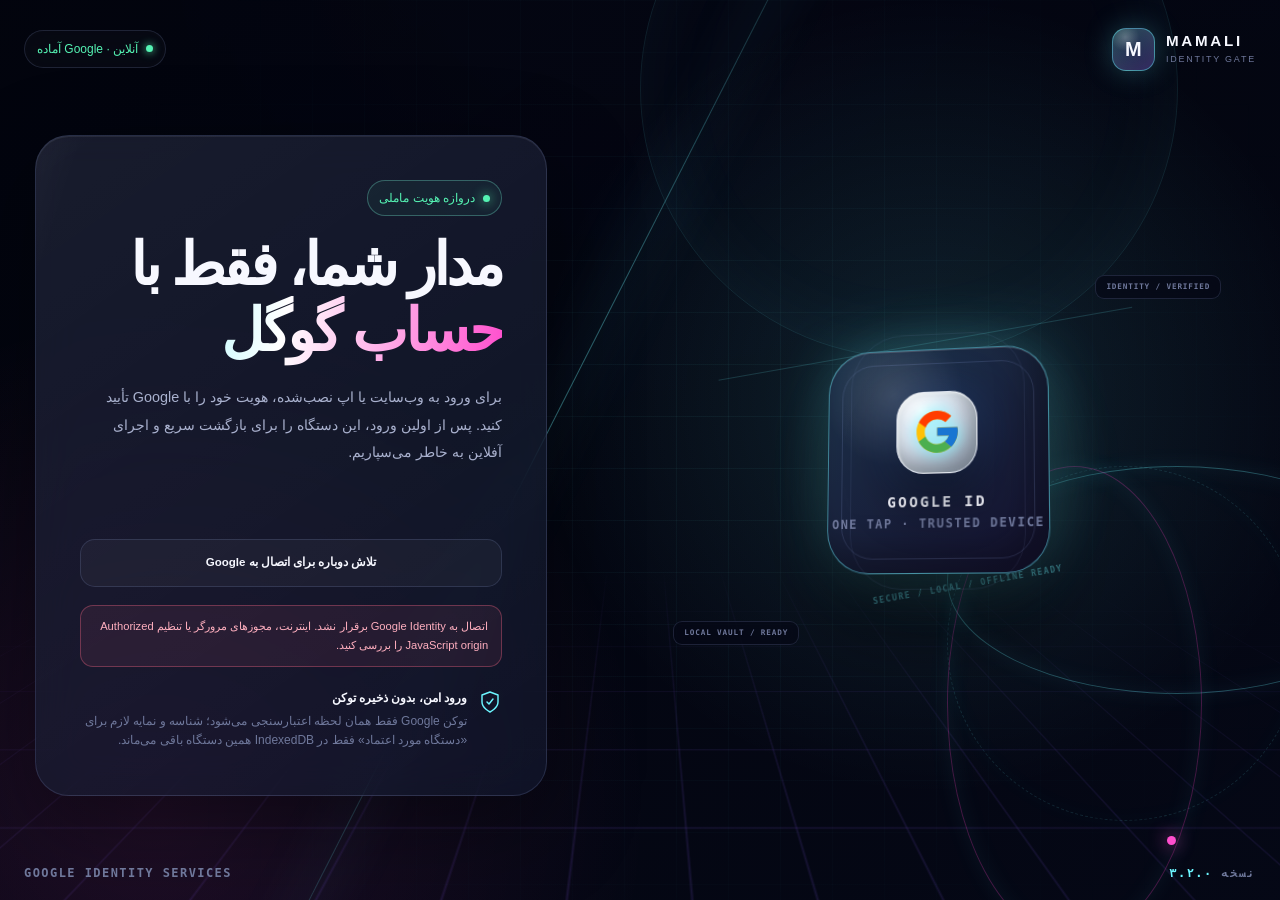
==== index.html @ 937d3b18 "feat: release Mamali 3.2.0 interaction and update engine" ====
<!doctype html>
<html lang="fa" dir="rtl" data-theme="neon" data-auth-state="booting">
<head>
  <meta charset="utf-8">
  <meta name="viewport" content="width=device-width, initial-scale=1, viewport-fit=cover">
  <meta name="description" content="ماملی اوربیت؛ اپ اجتماعی سه‌بعدی قابل نصب روی Android و Windows با ورود امن گوگل، دستگاه مورد اعتماد، بروزرسانی زنده و اجرای آفلاین.">
  <meta name="keywords" content="Mamali, ماملی, Google Sign-In, Windows PWA, Android PWA, بروزرسانی زنده, رابط سه‌بعدی, تلگرام, اینستاگرام, یوتیوب">
  <meta name="author" content="Amirali">
  <meta name="theme-color" content="#050816">
  <meta name="color-scheme" content="dark">
  <meta name="robots" content="index, follow">
  <meta http-equiv="Content-Security-Policy" content="default-src 'self'; script-src 'self' https://accounts.google.com/gsi/client; style-src 'self' 'unsafe-inline' https://accounts.google.com/gsi/style; img-src 'self' data: https://lh3.googleusercontent.com https://*.googleusercontent.com; font-src 'self'; connect-src 'self' https://accounts.google.com https://www.googleapis.com; frame-src https://accounts.google.com; worker-src 'self'; manifest-src 'self'; object-src 'none'; base-uri 'self'; form-action 'none'; upgrade-insecure-requests">

  <link rel="canonical" href="https://mamali-orbit.vercel.app/Mamali/">
  <link rel="icon" href="assets/favicon.svg" type="image/svg+xml">
  <link rel="apple-touch-icon" href="assets/icons/apple-touch-icon.png">
  <link rel="manifest" href="manifest.webmanifest">
  <link rel="preload" href="assets/styles.css?v=3.2.0" as="style">
  <link rel="stylesheet" href="assets/styles.css?v=3.2.0">

  <meta property="og:type" content="website">
  <meta property="og:locale" content="fa_IR">
  <meta property="og:site_name" content="Mamali Orbit">
  <meta property="og:title" content="Mamali Orbit — ورود گوگل و اپ سه‌بعدی Android و Windows">
  <meta property="og:description" content="لانچر اجتماعی سه‌بعدی با ورود گوگل، دستگاه مورد اعتماد، اجرای آفلاین و نصب مستقیم روی موبایل و ویندوز.">
  <meta property="og:url" content="https://mamali-orbit.vercel.app/Mamali/">
  <meta property="og:image" content="https://mamali-orbit.vercel.app/Mamali/assets/social-preview.svg">
  <meta name="twitter:card" content="summary_large_image">
  <meta name="twitter:title" content="Mamali Orbit 3.2.0">
  <meta name="twitter:description" content="اپ سه‌بعدی قابل نصب روی Android و Windows با ورود گوگل، اجرای آفلاین مورد اعتماد و بروزرسانی زنده.">
  <meta name="twitter:image" content="https://mamali-orbit.vercel.app/Mamali/assets/social-preview.svg">

  <title>Mamali Orbit — مرکز فرمان اجتماعی سه‌بعدی</title>
  <script type="module" src="assets/app.js?v=3.2.0"></script>
</head>
<body>
  <canvas id="cosmos" class="cosmos" aria-hidden="true"></canvas>
  <div class="ambient ambient--one" aria-hidden="true"></div>
  <div class="ambient ambient--two" aria-hidden="true"></div>
  <div class="grid-plane" aria-hidden="true"></div>

  <section class="auth-gate" id="authGate" aria-labelledby="authTitle">
    <div class="auth-gate__mesh" aria-hidden="true"></div>
    <div class="auth-gate__scan" aria-hidden="true"></div>

    <header class="auth-gate__header">
      <span class="brand">
        <span class="brand__mark" aria-hidden="true">M</span>
        <span class="brand__copy"><strong>MAMALI</strong><small>IDENTITY GATE</small></span>
      </span>
      <span class="auth-network" id="authNetwork"><i aria-hidden="true"></i><span>بررسی اتصال…</span></span>
    </header>

    <div class="auth-gate__layout">
      <div class="auth-visual" aria-hidden="true">
        <div class="auth-orbit auth-orbit--one"><span></span><span></span></div>
        <div class="auth-orbit auth-orbit--two"><span></span></div>
        <div class="auth-orbit auth-orbit--three"></div>
        <div class="auth-core">
          <span class="auth-core__shield auth-google-orb">
            <span class="auth-google-orb__depth" aria-hidden="true"></span>
            <svg class="google-g" viewBox="0 0 48 48" aria-hidden="true">
              <path fill="#FFC107" d="M43.611 20.083H42V20H24v8h11.303C33.654 32.657 29.223 36 24 36c-6.627 0-12-5.373-12-12s5.373-12 12-12c3.059 0 5.842 1.154 7.961 3.039l5.657-5.657C34.046 6.053 29.268 4 24 4 12.955 4 4 12.955 4 24s8.955 20 20 20 20-8.955 20-20c0-1.341-.138-2.65-.389-3.917Z"/>
              <path fill="#FF3D00" d="m6.306 14.691 6.571 4.819C14.655 15.108 18.961 12 24 12c3.059 0 5.842 1.154 7.961 3.039l5.657-5.657C34.046 6.053 29.268 4 24 4c-7.682 0-14.344 4.337-17.694 10.691Z"/>
              <path fill="#4CAF50" d="M24 44c5.166 0 9.86-1.977 13.409-5.192l-6.19-5.238C29.211 35.091 26.715 36 24 36c-5.202 0-9.619-3.317-11.283-7.946l-6.522 5.025C9.505 39.556 16.227 44 24 44Z"/>
              <path fill="#1976D2" d="M43.611 20.083H42V20H24v8h11.303a12.04 12.04 0 0 1-4.087 5.571l.003-.002 6.19 5.238C36.971 39.205 44 34 44 24c0-1.341-.138-2.65-.389-3.917Z"/>
            </svg>
          </span>
          <strong>GOOGLE ID</strong>
          <small>ONE TAP · TRUSTED DEVICE</small>
        </div>
        <span class="auth-visual__label auth-visual__label--top">IDENTITY / VERIFIED</span>
        <span class="auth-visual__label auth-visual__label--bottom">LOCAL VAULT / READY</span>
      </div>

      <div class="auth-card" role="main" data-glass>
        <div class="auth-card__status"><span aria-hidden="true"></span> دروازه هویت ماملی</div>
        <h1 id="authTitle">مدار شما، فقط با <span>حساب گوگل</span></h1>
        <p class="auth-card__lead">برای ورود به وب‌سایت یا اپ نصب‌شده، هویت خود را با Google تأیید کنید. پس از اولین ورود، این دستگاه را برای بازگشت سریع و اجرای آفلاین به خاطر می‌سپاریم.</p>

        <div class="auth-progress" id="authProgress" role="status" aria-live="polite">
          <span class="auth-progress__spinner" aria-hidden="true"></span>
          <span id="authProgressText">در حال بررسی دستگاه مورد اعتماد…</span>
        </div>

        <div class="trusted-account" id="trustedAccount" role="group" aria-labelledby="trustedAccountTitle" hidden>
          <div class="account-avatar account-avatar--large" data-account-avatar><span data-account-initial>M</span><img src="[data-uri]" alt="" referrerpolicy="no-referrer" hidden></div>
          <div class="trusted-account__copy">
            <small id="trustedAccountTitle">حساب ذخیره‌شده روی این دستگاه</small>
            <strong data-account-name>کاربر ماملی</strong>
            <span data-account-email></span>
          </div>
          <button class="button button--primary trusted-account__continue" id="continueTrustedButton" type="button">
            <svg viewBox="0 0 24 24" aria-hidden="true"><path d="m9 18 6-6-6-6"/></svg>
            <span>ادامه با همین حساب</span>
          </button>
        </div>

        <div class="auth-divider" id="authDivider" hidden><span>یا تأیید با Google</span></div>
        <div class="google-auth" id="googleAuth" hidden>
          <div class="google-button-shell" id="googleButton" role="group" aria-label="ورود با حساب گوگل"></div>
          <button class="button button--ghost auth-retry" id="authRetryButton" type="button" hidden>تلاش دوباره برای اتصال به Google</button>
        </div>

        <div class="auth-message" id="authMessage" role="alert" hidden></div>

        <div class="auth-trust-note">
          <svg viewBox="0 0 24 24" aria-hidden="true"><path d="M12 22s8-4 8-10V5l-8-3-8 3v7c0 6 8 10 8 10Z"/><path d="m9 12 2 2 4-5"/></svg>
          <p><strong>ورود امن، بدون ذخیره توکن</strong><span>توکن Google فقط همان لحظه اعتبارسنجی می‌شود؛ شناسه و نمایه لازم برای «دستگاه مورد اعتماد» فقط در IndexedDB همین دستگاه باقی می‌ماند.</span></p>
        </div>
      </div>
    </div>

    <button class="auth-resume-chip" id="authResumeChip" type="button" hidden>
      <span class="account-avatar" data-account-avatar><span data-account-initial>M</span><img src="[data-uri]" alt="" referrerpolicy="no-referrer" hidden></span>
      <span><small>حساب مورد اعتماد Windows</small><strong>ادامه با همان حساب گوگل</strong></span>
      <span aria-hidden="true">←</span>
    </button>

    <footer class="auth-gate__footer">
      <span>GOOGLE IDENTITY SERVICES</span>
      <span>نسخه <b data-app-version>۳.۲.۰</b></span>
    </footer>
  </section>

  <div class="app-shell" id="appShell" hidden inert>
    <a class="skip-link" href="#main-content">پرش به محتوای اصلی</a>
  <header class="topbar" data-glass>
    <a class="brand" href="#home" aria-label="ماملی اوربیت، صفحه اصلی">
      <span class="brand__mark" aria-hidden="true">M</span>
      <span class="brand__copy">
        <strong>MAMALI</strong>
        <small>ORBIT SYSTEM</small>
      </span>
    </a>

    <nav class="nav" aria-label="پیمایش اصلی">
      <a href="#portals">پورتال‌ها</a>
      <a href="#capabilities">قابلیت‌ها</a>
      <a href="#android-app">نصب و بروزرسانی</a>
      <button class="nav__command" id="commandButton" type="button" aria-keyshortcuts="Control+K Meta+K">
        فرمان سریع
        <kbd>⌘ K</kbd>
      </button>
    </nav>

    <div class="topbar__actions">
      <button class="account-button" id="accountButton" type="button" aria-label="مدیریت حساب و قفل برنامه" aria-haspopup="dialog" aria-controls="accountDialog">
        <span class="account-avatar" data-account-avatar><span data-account-initial>M</span><img src="[data-uri]" alt="" referrerpolicy="no-referrer" hidden></span>
        <span class="account-button__copy"><small>ورود با Google</small><strong data-account-name>حساب من</strong></span>
      </button>
      <button class="icon-button" id="themeButton" type="button" aria-label="تغییر تم" title="تغییر تم">
        <svg viewBox="0 0 24 24" aria-hidden="true"><path d="M12 3a9 9 0 1 0 9 9c0-.5-.5-.8-1-.6a6.5 6.5 0 0 1-8.4-8.4c.2-.5-.1-1-.6-1Z"/></svg>
      </button>
      <button class="icon-button" id="settingsButton" type="button" aria-label="بازکردن تنظیمات" title="تنظیمات">
        <svg viewBox="0 0 24 24" aria-hidden="true"><path d="M12 15.5a3.5 3.5 0 1 0 0-7 3.5 3.5 0 0 0 0 7Z"/><path d="M19.4 15a1.7 1.7 0 0 0 .3 1.9l.1.1-2.8 2.8-.1-.1a1.7 1.7 0 0 0-1.9-.3 1.7 1.7 0 0 0-1 1.6v.2h-4V21a1.7 1.7 0 0 0-1-1.6 1.7 1.7 0 0 0-1.9.3l-.1.1L4.2 17l.1-.1a1.7 1.7 0 0 0 .3-1.9A1.7 1.7 0 0 0 3 14H2.8v-4H3a1.7 1.7 0 0 0 1.6-1 1.7 1.7 0 0 0-.3-1.9L4.2 7 7 4.2l.1.1a1.7 1.7 0 0 0 1.9.3A1.7 1.7 0 0 0 10 3V2.8h4V3a1.7 1.7 0 0 0 1 1.6 1.7 1.7 0 0 0 1.9-.3l.1-.1L19.8 7l-.1.1a1.7 1.7 0 0 0-.3 1.9 1.7 1.7 0 0 0 1.6 1h.2v4H21a1.7 1.7 0 0 0-1.6 1Z"/></svg>
      </button>
    </div>
  </header>

  <main id="main-content">
    <section class="hero" id="home" aria-labelledby="hero-title">
      <div class="hero__copy">
        <div class="eyebrow reveal">
          <span class="live-dot" aria-hidden="true"></span>
          سیستم آنلاین است
          <span class="eyebrow__divider" aria-hidden="true"></span>
          نسخه <strong data-app-version>۳.۲.۰</strong>
        </div>

        <h1 id="hero-title" class="reveal">
          مرکز فرمان
          <span class="gradient-text">اجتماعی آینده</span>
        </h1>

        <p class="hero__lead reveal">
          سه پورتال، یک مدار هوشمند و تجربه‌ای که با حرکت شما زنده می‌شود.
          سریع، بدون ردیاب، قابل نصب و ساخته‌شده با سه‌بعدی واقعی مرورگر.
        </p>

        <div class="hero__actions reveal">
          <a class="button button--primary" href="#portals">
            ورود به مدار
            <svg viewBox="0 0 24 24" aria-hidden="true"><path d="m9 18 6-6-6-6"/></svg>
          </a>
          <button class="button button--ghost install-trigger" id="installButton" type="button">
            <span data-install-label>نصب اپ روی دستگاه</span>
            <svg viewBox="0 0 24 24" aria-hidden="true"><path d="M12 3v12m0 0 4-4m-4 4-4-4M5 19h14"/></svg>
          </button>
        </div>

        <dl class="hero__metrics reveal" aria-label="مشخصات سیستم">
          <div><dt>پورتال فعال</dt><dd>۳</dd></div>
          <div><dt>ردیاب</dt><dd>۰</dd></div>
          <div><dt>پردازش</dt><dd>Local</dd></div>
        </dl>
      </div>

      <div class="scene-shell reveal" id="portals">
        <div class="scene-toolbar" role="group" aria-label="کنترل‌های صحنه">
          <span class="scene-status"><span aria-hidden="true"></span> مدار پایدار</span>
          <div>
            <button class="mini-button" id="fullscreenButton" type="button" aria-label="نمایش تمام‌صفحه">
              <svg viewBox="0 0 24 24" aria-hidden="true"><path d="M8 3H3v5m13-5h5v5M8 21H3v-5m13 5h5v-5"/></svg>
            </button>
          </div>
        </div>

        <div class="scene" id="orbitScene" tabindex="0" role="application" aria-label="مدار سه‌بعدی پورتال‌های اجتماعی؛ با کشیدن یا کلیدهای جهت‌دار بچرخانید">
          <div class="scene__halo" aria-hidden="true"></div>
          <div class="orbit-ring orbit-ring--outer" aria-hidden="true"></div>
          <div class="orbit-ring orbit-ring--inner" aria-hidden="true"></div>
          <div class="orbit-ring orbit-ring--vertical" aria-hidden="true"></div>

          <button class="energy-core" id="energyCore" type="button" aria-label="M CORE ONLINE، فعال‌سازی موج انرژی">
            <span class="energy-core__orbit" aria-hidden="true"></span>
            <span class="energy-core__sphere" aria-hidden="true">M</span>
            <span class="energy-core__label" aria-hidden="true">CORE ONLINE</span>
          </button>

          <a class="portal portal--instagram" data-portal="instagram" data-native-app="instagram" data-phase="0" data-fallback="https://www.instagram.com/" href="instagram://app">
            <span class="portal__beam" aria-hidden="true"></span>
            <span class="portal__face">
              <span class="portal__topline"><span>01</span><span>APP LINK</span></span>
              <span class="portal__icon" aria-hidden="true">
                <svg viewBox="0 0 24 24"><rect x="3" y="3" width="18" height="18" rx="5"/><circle cx="12" cy="12" r="4.2"/><circle cx="17.4" cy="6.7" r="1" class="fill"/></svg>
              </span>
              <strong>Instagram App</strong>
              <small>ورود مستقیم به اپلیکیشن</small>
              <span class="portal__action">بازکردن اپ <span aria-hidden="true">↗</span></span>
            </span>
          </a>

          <a class="portal portal--youtube" data-portal="youtube" data-native-app="youtube" data-phase="2.094" data-fallback="https://www.youtube.com/" href="vnd.youtube://">
            <span class="portal__beam" aria-hidden="true"></span>
            <span class="portal__face">
              <span class="portal__topline"><span>02</span><span>APP LINK</span></span>
              <span class="portal__icon" aria-hidden="true">
                <svg viewBox="0 0 24 24"><path d="M21 8.1a3 3 0 0 0-2.1-2.2C17 5.4 12 5.4 12 5.4s-5 0-6.9.5A3 3 0 0 0 3 8.1 31 31 0 0 0 2.5 12 31 31 0 0 0 3 15.9a3 3 0 0 0 2.1 2.2c1.9.5 6.9.5 6.9.5s5 0 6.9-.5a3 3 0 0 0 2.1-2.2 31 31 0 0 0 .5-3.9 31 31 0 0 0-.5-3.9Z"/><path class="cutout" d="m10 15 5-3-5-3Z"/></svg>
              </span>
              <strong>YouTube App</strong>
              <small>ورود مستقیم به اپلیکیشن</small>
              <span class="portal__action">بازکردن اپ <span aria-hidden="true">↗</span></span>
            </span>
          </a>

          <a class="portal portal--telegram" id="telegramPortal" data-portal="telegram" data-native-app="telegram" data-phase="4.188" data-fallback="https://t.me/Mr_CaceRo" href="tg://resolve?domain=Mr_CaceRo">
            <span class="portal__beam" aria-hidden="true"></span>
            <span class="portal__face">
              <span class="portal__topline"><span>03</span><span>APP LINK</span></span>
              <span class="portal__icon" aria-hidden="true">
                <svg viewBox="0 0 24 24"><path d="M21.3 3.4 18 20.1c-.2 1.2-.9 1.5-1.9.9l-5-3.7-2.4 2.3c-.3.3-.5.5-1 .5l.4-5.1 9.2-8.3c.4-.4-.1-.6-.6-.2L5.3 13.7.4 12.2c-1.1-.3-1.1-1.1.2-1.6L19.7 3c.9-.3 1.8.2 1.6.4Z"/></svg>
              </span>
              <strong>Telegram App</strong>
              <small>ورود مستقیم به اپلیکیشن</small>
              <span class="portal__action">بازکردن اپ <span aria-hidden="true">↗</span></span>
            </span>
          </a>

          <div class="scene-controls-dock" role="group" aria-label="کنترل حرکت مدار">
            <span class="scene__hint">
              <svg viewBox="0 0 24 24" aria-hidden="true"><path d="M8 11V7a2 2 0 0 1 4 0v3-1a2 2 0 0 1 4 0v2-1a2 2 0 0 1 4 0v5c0 4-3 7-7 7h-1c-2 0-3.5-.8-4.7-2.2L3.5 15a2 2 0 0 1 3-2.6L8 14"/></svg>
              با لمس یا موس مدار را بکشید
            </span>
            <button class="orbit-motion-control" id="motionButton" type="button" aria-pressed="false" aria-label="توقف چرخش خودکار مدار">
              <span class="orbit-motion-control__icon" aria-hidden="true"><i></i><i></i></span>
              <span class="orbit-motion-control__copy"><small>AUTO ORBIT</small><strong>توقف چرخش</strong></span>
            </button>
          </div>
        </div>
      </div>
    </section>

    <section class="capabilities section" id="capabilities" aria-labelledby="capabilities-title">
      <div class="section__heading">
        <span class="section__kicker">زیر پوسته سیستم</span>
        <h2 id="capabilities-title">سبک‌تر، هوشمندتر، زنده‌تر</h2>
        <p>تمام جزئیات از نو طراحی شده‌اند تا تجربه روی موبایل و دسکتاپ سریع، قابل‌دسترسی و قابل‌کنترل باشد.</p>
      </div>

      <div class="feature-grid">
        <article class="feature-card" data-glass>
          <span class="feature-card__number">01</span>
          <svg viewBox="0 0 24 24" aria-hidden="true"><path d="M12 2 3 7v10l9 5 9-5V7l-9-5Z"/><path d="m3 7 9 5 9-5M12 12v10"/></svg>
          <h3>موتور مدار سه‌بعدی</h3>
          <p>چرخش خودکار، کنترل لمسی، Drag، کلیدهای جهت‌دار و عمق واقعی با شتاب نرم.</p>
        </article>
        <article class="feature-card" data-glass>
          <span class="feature-card__number">02</span>
          <svg viewBox="0 0 24 24" aria-hidden="true"><path d="M12 22s8-4 8-10V5l-8-3-8 3v7c0 6 8 10 8 10Z"/><path d="m9 12 2 2 4-5"/></svg>
          <h3>حریم خصوصی واقعی</h3>
          <p>بدون تبلیغ، بدون آنالیتیکس و بدون انتقال تنظیمات شما به هیچ سروری.</p>
        </article>
        <article class="feature-card" data-glass>
          <span class="feature-card__number">03</span>
          <svg viewBox="0 0 24 24" aria-hidden="true"><path d="M12 3v12m0 0 4-4m-4 4-4-4M5 19h14"/></svg>
          <h3>نصب و اجرای آفلاین</h3>
          <p>ساختار PWA، کش امن فایل‌ها و امکان اضافه‌شدن به صفحه اصلی دستگاه.</p>
        </article>
        <article class="feature-card" data-glass>
          <span class="feature-card__number">04</span>
          <svg viewBox="0 0 24 24" aria-hidden="true"><path d="M4 21v-7m0-4V3m8 18v-9m0-4V3m8 18v-5m0-4V3M1 14h6M9 8h6m2 8h6"/></svg>
          <h3>کنترل کامل جلوه‌ها</h3>
          <p>چهار طیف رنگ، شدت حرکت گوشی، صدا، ذرات و کیفیت رندر همگی قابل تنظیم‌اند.</p>
        </article>
        <article class="feature-card" data-glass>
          <span class="feature-card__number">05</span>
          <svg viewBox="0 0 24 24" aria-hidden="true"><path d="M5 4v7a7 7 0 0 0 14 0V4M5 8h4m6 0h4"/><path d="M12 18v3"/></svg>
          <h3>مکش زنده بروزرسانی</h3>
          <p>نسخه تازه هر چند ثانیه بررسی، در پس‌زمینه دریافت و با شمارش معکوس هوشمند فعال می‌شود.</p>
        </article>
        <article class="feature-card" data-glass>
          <span class="feature-card__number">06</span>
          <svg viewBox="0 0 24 24" aria-hidden="true"><path d="M12 3a5 5 0 1 0 0 10 5 5 0 0 0 0-10Z"/><path d="M4 21a8 8 0 0 1 16 0M18 7h3m-1.5-1.5v3"/></svg>
          <h3>Google و دستگاه مورد اعتماد</h3>
          <p>ورود امن، بازگشت سریع روی Windows و Android و ادامه آفلاین بدون ذخیره توکن Google.</p>
        </article>
      </div>
    </section>

    <section class="android-section section" id="android-app" aria-labelledby="android-title">
      <div class="android-visual" id="deviceShowcase" data-glass aria-hidden="true">
        <span class="device-showcase__label">INTERACTIVE DEVICE / DRAG TO ORBIT</span>
        <div class="phone-stage">
          <div class="phone-frame" id="interactivePhone">
            <span class="phone-frame__edge phone-frame__edge--volume"></span>
            <span class="phone-frame__edge phone-frame__edge--power"></span>
            <div class="phone-frame__camera"></div>
            <div class="phone-frame__screen">
              <div class="phone-frame__status">
                <span class="phone-frame__clock">
                  <span><time id="deviceClock" datetime="00:00:00">--:--</time><b id="deviceSeconds">:--</b></span>
                  <small id="deviceTimezone">LOCAL TIME</small>
                </span>
                <span class="phone-frame__network"><i></i> 5G ▰</span>
              </div>
              <span class="phone-frame__glass"></span>
              <img src="assets/icons/icon-192.png" width="96" height="96" alt="" loading="lazy" decoding="async">
              <strong>Mamali Orbit</strong>
              <small>Android · Windows · PWA</small>
              <div class="phone-frame__install"><span>✓</span> نسخه <b data-app-version>۳.۲.۰</b> آماده اجرا</div>
            </div>
          </div>
          <div class="device-gesture"><span>↔</span> با موس یا انگشت بکشید</div>
        </div>
        <span class="android-visual__orbit android-visual__orbit--one"></span>
        <span class="android-visual__orbit android-visual__orbit--two"></span>
        <span class="android-visual__orbit android-visual__orbit--three"></span>
      </div>

      <div class="android-copy">
        <span class="section__kicker">ANDROID / WINDOWS / LIVE UPDATE</span>
        <h2 id="android-title">یک اپ واقعی؛ روی گوشی و ویندوز.</h2>
        <p>
          ماملی روی Android و Windows مستقیماً نصب می‌شود، در پنجره مستقل و از Start Menu اجرا می‌شود،
          همیشه به نسخه آنلاین متصل است و هنگام قطع اینترنت از نسخه امن ذخیره‌شده استفاده می‌کند.
        </p>

        <div class="android-stack" role="group" aria-label="اجزای فنی اپ چندسکویی">
          <span><strong>HTTPS</strong><small>اتصال امن</small></span>
          <span><strong>ANDROID</strong><small>Chrome PWA</small></span>
          <span><strong>WINDOWS</strong><small>Edge / Chrome</small></span>
          <span><strong>ONLINE-FIRST</strong><small>آفلاین پشتیبان</small></span>
        </div>

        <div class="platform-quick-actions" role="group" aria-label="انتخاب سریع نسخه نصب">
          <button type="button" data-platform-choice="android" aria-pressed="false">
            <span class="platform-quick-actions__icon" aria-hidden="true">◫</span>
            <span><small>MOBILE INSTALL</small><strong>دانلود و نصب Android</strong></span>
          </button>
          <button type="button" data-platform-choice="windows" aria-pressed="false">
            <span class="platform-quick-actions__icon" aria-hidden="true">⊞</span>
            <span><small>DESKTOP INSTALL</small><strong>نسخه Windows</strong></span>
          </button>
        </div>

        <div class="platform-tabs" role="tablist" aria-label="راهنمای نصب سیستم‌عامل">
          <button id="androidTab" type="button" role="tab" aria-selected="true" aria-controls="androidPanel" data-platform-tab="android">
            <span aria-hidden="true">◫</span> Android
          </button>
          <button id="windowsTab" type="button" role="tab" aria-selected="false" aria-controls="windowsPanel" data-platform-tab="windows" tabindex="-1">
            <span aria-hidden="true">⊞</span> Windows
          </button>
        </div>

        <div class="platform-panel" id="androidPanel" role="tabpanel" aria-labelledby="androidTab" data-platform-panel="android">
          <ol class="install-steps">
            <li><span>۱</span><div><strong>بازکردن در Chrome</strong><small>نسخه زنده ماملی را در Chrome اندروید باز کنید.</small></div></li>
            <li><span>۲</span><div><strong>نصب روی گوشی</strong><small>دکمه نصب یا گزینه Install app در منوی مرورگر را بزنید.</small></div></li>
            <li><span>۳</span><div><strong>اجرای مستقل</strong><small>آیکون M وارد Launcher می‌شود و اپ بدون نوار مرورگر اجرا خواهد شد.</small></div></li>
          </ol>
          <button class="platform-copy-link" id="copyAndroidLink" type="button">
            <svg viewBox="0 0 24 24" aria-hidden="true"><rect x="8" y="8" width="11" height="11" rx="2"/><path d="M16 8V5a2 2 0 0 0-2-2H5a2 2 0 0 0-2 2v9a2 2 0 0 0 2 2h3"/></svg>
            کپی لینک برای بازکردن روی گوشی Android
          </button>
        </div>

        <div class="platform-panel" id="windowsPanel" role="tabpanel" aria-labelledby="windowsTab" data-platform-panel="windows" hidden>
          <ol class="install-steps">
            <li><span>۱</span><div><strong>بازکردن در Edge یا Chrome</strong><small>ماملی را در مرورگر Windows 10 یا 11 باز کنید.</small></div></li>
            <li><span>۲</span><div><strong>نصب اپ Windows</strong><small>روی آیکون Install در نوار آدرس یا دکمه نصب همین بخش بزنید.</small></div></li>
            <li><span>۳</span><div><strong>Start Menu و Taskbar</strong><small>اپ مثل یک برنامه دسکتاپ مستقل اجرا و قابل Pin شدن می‌شود.</small></div></li>
          </ol>
        </div>

        <div class="android-copy__actions">
          <button class="button button--primary install-trigger" id="installButtonSecondary" type="button">
            <span data-install-label>نصب اپ روی دستگاه</span>
            <svg viewBox="0 0 24 24" aria-hidden="true"><path d="M12 3v12m0 0 4-4m-4 4-4-4M5 19h14"/></svg>
          </button>
          <button class="button button--ghost open-install-guide" type="button" data-open-dialog="installDialog" aria-haspopup="dialog" aria-controls="installDialog">راهنمای Android و Windows</button>
        </div>

        <div class="update-center" id="updateCenter" role="region" data-state="checking" aria-labelledby="updateCenterTitle">
          <div class="update-center__head">
            <div class="update-center__identity">
              <span class="update-center__pulse" aria-hidden="true"></span>
              <div><small>LIVE UPDATE CHANNEL</small><strong id="updateCenterTitle">مرکز بروزرسانی زنده</strong></div>
            </div>
            <span class="update-center__connection" id="updateConnection"><i></i> آنلاین</span>
          </div>
          <div class="update-magnet" id="updateMagnet" aria-live="polite">
            <span class="update-magnet__field" aria-hidden="true"><i></i><i></i><i></i></span>
            <span><small>AUTO-PULL ENGINE</small><strong id="updateMagnetStatus">مکش خودکار نسخه تازه فعال است</strong></span>
          </div>
          <div class="update-center__versions">
            <span><small>نسخه نصب‌شده</small><strong data-app-version>۳.۲.۰</strong></span>
            <span aria-hidden="true">←</span>
            <span><small>آخرین نسخه</small><strong id="latestVersion">در حال بررسی</strong></span>
          </div>
          <div class="update-center__track" aria-hidden="true"><span id="updateProgress"></span></div>
          <p id="updateStatus" aria-live="polite">در حال اتصال به کانال بروزرسانی…</p>
          <div class="update-center__actions">
            <button class="button button--primary" id="applyUpdateButton" type="button">بررسی بروزرسانی</button>
            <button class="button button--ghost" id="checkUpdateButton" type="button" aria-label="بررسی دوباره بروزرسانی">
              <svg viewBox="0 0 24 24" aria-hidden="true"><path d="M20 12a8 8 0 1 1-2.3-5.7L20 8.6M20 4v4.6h-4.6"/></svg>
              بررسی دوباره
            </button>
          </div>
        </div>

        <p class="android-note">نسخه ۳.۲.۰ از ورود Google، دستگاه مورد اعتماد و بروزرسانی زنده SemVer استفاده می‌کند؛ اگر نسخه جدید برسد، بدون حذف برنامه به‌صورت خودکار یا با یک لمس فعال می‌شود. در حالت آفلاین، شمارش متوقف و بخش بروزرسانی خاکستری و غیرفعال خواهد بود.</p>
      </div>
    </section>

    <section class="system-strip section" aria-label="وضعیت فنی">
      <div class="system-strip__visual" aria-hidden="true">
        <span></span><span></span><span></span><span></span><span></span>
      </div>
      <div class="system-strip__copy">
        <span>ENGINE STATUS / NOMINAL</span>
        <h2>همه‌چیز داخل مرورگر شما اتفاق می‌افتد.</h2>
        <p>ماملی پس از تأیید Google، فقط نمایه و مجوز دستگاه مورد اعتماد را در دیتابیس محلی IndexedDB نگه می‌دارد؛ توکن ورود ذخیره نمی‌شود و میزبانی روی Vercel و نسخه پشتیبان GitHub Pages است.</p>
      </div>
      <dl>
        <div><dt>نسخه پایدار</dt><dd data-app-version>۳.۲.۰</dd></div>
        <div><dt>پلتفرم نصب</dt><dd>۲</dd></div>
        <div><dt>حالت رنگ</dt><dd>۴</dd></div>
      </dl>
    </section>
  </main>

  <footer class="footer">
    <a class="brand brand--small" href="#home" aria-label="بازگشت به بالای صفحه">
      <span class="brand__mark" aria-hidden="true">M</span>
      <span class="brand__copy"><strong>MAMALI</strong><small>ORBIT SYSTEM</small></span>
    </a>
    <p>طراحی و توسعه با تمرکز بر سرعت، دسترس‌پذیری و تجربه سه‌بعدی.</p>
    <span>© <span id="currentYear">2026</span> Mamali</span>
  </footer>

  <dialog class="account-dialog" id="accountDialog" aria-labelledby="accountDialogTitle">
    <form method="dialog" class="dialog__header">
      <div><span class="dialog__kicker">GOOGLE IDENTITY / LOCAL TRUST</span><h2 id="accountDialogTitle">حساب و امنیت دستگاه</h2></div>
      <button class="icon-button" value="close" aria-label="بستن مدیریت حساب"><svg viewBox="0 0 24 24" aria-hidden="true"><path d="M5 5l14 14M19 5 5 19"/></svg></button>
    </form>
    <div class="account-dialog__body">
      <div class="account-profile">
        <div class="account-avatar account-avatar--profile" data-account-avatar><span data-account-initial>M</span><img src="[data-uri]" alt="" referrerpolicy="no-referrer" hidden></div>
        <div><small>تأییدشده توسط Google</small><strong data-account-name>کاربر ماملی</strong><span data-account-email></span></div>
        <span class="account-profile__verified" role="img" aria-label="حساب تأییدشده">✓</span>
      </div>
      <div class="account-security-state"><i aria-hidden="true"></i><p><strong>این دستگاه مورد اعتماد است</strong><span id="accountTrustCopy">بازگشت سریع و اجرای آفلاین برای این حساب فعال است.</span></p></div>
      <p class="account-dialog__privacy">ماملی گذرواژه یا توکن Google را نگه نمی‌دارد. فقط شناسه حساب، نام، ایمیل، تصویر نمایه و وضعیت اعتماد در IndexedDB همین مرورگر ذخیره می‌شود.</p>
    </div>
    <div class="dialog__footer account-dialog__actions">
      <button class="button button--danger" id="removeAccountButton" type="button">حذف حساب از این دستگاه</button>
      <button class="button button--ghost g_id_signout" id="lockAppButton" type="button">قفل و خروج از ماملی</button>
    </div>
  </dialog>

  <dialog class="settings" id="settingsDialog" aria-labelledby="settingsTitle">
    <div class="settings__energy" aria-hidden="true"><span></span><span></span><span></span></div>
    <form method="dialog" class="dialog__header settings__header">
      <div>
        <span class="dialog__kicker">SYSTEM CONTROL</span>
        <h2 id="settingsTitle">تنظیمات تجربه</h2>
        <span class="settings__signal"><i></i> کنترل زنده سیستم</span>
      </div>
      <button class="icon-button settings__close" value="close" aria-label="بستن تنظیمات">
        <svg viewBox="0 0 24 24" aria-hidden="true"><path d="M5 5l14 14M19 5 5 19"/></svg>
      </button>
    </form>

    <div class="settings__body" role="region" tabindex="0" aria-label="گزینه‌های تنظیمات تجربه">
      <label class="setting-row" data-setting-code="PARTICLES">
        <span><strong>ذرات پس‌زمینه</strong><small>ستاره‌ها و اتصال‌های زنده</small></span>
        <input id="particlesSetting" type="checkbox" role="switch" checked>
      </label>
      <label class="setting-row" data-setting-code="GLOW">
        <span><strong>درخشش پویا</strong><small>واکنش نور به اشاره‌گر</small></span>
        <input id="glowSetting" type="checkbox" role="switch" checked>
      </label>
      <label class="setting-select" data-setting-code="COLOR">
        <span><strong>طیف رنگ رابط</strong><small>نئون، شفق، خورشیدی یا منشوری</small></span>
        <select id="themeSetting">
          <option value="neon">نئون آبی</option>
          <option value="aurora">شفق سبز</option>
          <option value="solar">خورشیدی</option>
          <option value="prism">منشوری</option>
        </select>
      </label>
      <label class="setting-row" data-setting-code="ORBIT">
        <span><strong>حرکت خودکار</strong><small>چرخش آرام پورتال‌ها</small></span>
        <input id="motionSetting" type="checkbox" role="switch" checked>
      </label>
      <label class="setting-select" data-setting-code="PHONE">
        <span><strong>آزادی حرکت گوشی</strong><small>میزان دنبال‌کردن انگشت و موس</small></span>
        <select id="deviceMotionSetting">
          <option value="soft">آرام</option>
          <option value="balanced">متعادل</option>
          <option value="free">آزاد و سه‌بعدی</option>
        </select>
      </label>
      <div class="setting-range" data-setting-code="DEPTH">
        <label for="phoneDepth"><strong>عمق سه‌بعدی گوشی</strong><small>شدت پرسپکتیو، جابه‌جایی و سایه</small></label>
        <span class="range-control"><input id="phoneDepth" type="range" min="55" max="145" step="5" value="100" aria-describedby="phoneDepthValue"><output id="phoneDepthValue" for="phoneDepth">۱۰۰</output></span>
      </div>
      <label class="setting-row" data-setting-code="ACCESS">
        <span><strong>کاهش حرکت</strong><small>مناسب حساسیت حرکتی و مصرف کمتر</small></span>
        <input id="reducedMotionSetting" type="checkbox" role="switch">
      </label>
      <label class="setting-row" data-setting-code="AUDIO">
        <span><strong>صدای رابط</strong><small>بازخورد صوتی مینیمال</small></span>
        <input id="soundSetting" type="checkbox" role="switch">
      </label>
      <label class="setting-row" data-setting-code="MAGNET">
        <span><strong>مکش خودکار بروزرسانی</strong><small>دریافت و فعال‌سازی سریع نسخه تازه</small></span>
        <input id="autoUpdateSetting" type="checkbox" role="switch" checked>
      </label>
      <label class="setting-select" data-setting-code="RENDER">
        <span><strong>کیفیت گرافیکی</strong><small>تعادل جزئیات و مصرف باتری</small></span>
        <select id="qualitySetting">
          <option value="auto">خودکار</option>
          <option value="high">بالا</option>
          <option value="low">اقتصادی</option>
        </select>
      </label>
    </div>

    <div class="dialog__footer settings__footer">
      <button class="button button--danger settings-action" id="resetSettings" type="button">
        <svg viewBox="0 0 24 24" aria-hidden="true"><path d="M4 12a8 8 0 1 0 2.3-5.7L4 8.6M4 4v4.6h4.6"/></svg>
        <span>بازنشانی تنظیمات</span>
      </button>
      <form method="dialog"><button class="button button--primary settings-action settings-action--confirm" value="done">
        <svg viewBox="0 0 24 24" aria-hidden="true"><path d="m5 12 4.2 4.2L19 6.5"/></svg>
        <span>ذخیره و اعمال</span>
      </button></form>
    </div>
  </dialog>

  <dialog class="install-guide" id="installDialog" aria-labelledby="installGuideTitle">
    <form method="dialog" class="dialog__header">
      <div>
        <span class="dialog__kicker">INSTALLATION CENTER</span>
        <h2 id="installGuideTitle">نصب ماملی روی Android و Windows</h2>
      </div>
      <button class="icon-button" value="close" aria-label="بستن راهنمای نصب">
        <svg viewBox="0 0 24 24" aria-hidden="true"><path d="M5 5l14 14M19 5 5 19"/></svg>
      </button>
    </form>

    <div class="install-guide__body" role="region" tabindex="0" aria-label="راهنمای نصب و بروزرسانی برنامه">
      <div class="install-guide__intro">
        <img src="assets/icons/icon-192.png" width="72" height="72" alt="آیکون اپ ماملی" loading="lazy" decoding="async">
        <div><strong>Mamali Orbit 3.2.0</strong><small>Android · Windows · بروزرسانی زنده</small></div>
      </div>

      <section aria-labelledby="androidGuideHeading">
        <h3 id="androidGuideHeading">نصب روی Android</h3>
        <ol>
          <li>سایت را با <strong>Google Chrome</strong> باز کنید.</li>
          <li>دکمه «نصب اپ اندروید» را بزنید؛ اگر نمایش داده نشد، منوی سه‌نقطه Chrome را باز کنید.</li>
          <li>گزینه <strong>Install app</strong> یا <strong>Add to Home screen</strong> را انتخاب و نصب را تأیید کنید.</li>
          <li>اپ با آیکون اختصاصی M در Launcher قرار می‌گیرد و مستقل از مرورگر اجرا می‌شود.</li>
        </ol>
      </section>

      <section aria-labelledby="windowsGuideHeading">
        <h3 id="windowsGuideHeading">نصب روی Windows 10/11</h3>
        <ol>
          <li>سایت را با <strong>Microsoft Edge</strong> یا <strong>Google Chrome</strong> باز کنید.</li>
          <li>آیکون Install در انتهای نوار آدرس یا گزینه <strong>Apps → Install Mamali</strong> را انتخاب کنید.</li>
          <li>پس از نصب، Mamali از Start Menu در پنجره مستقل اجرا و به Taskbar قابل Pin است.</li>
          <li>همان بروزرسانی زنده و حالت آفلاین Android روی نسخه Windows نیز فعال است.</li>
        </ol>
      </section>

      <section aria-labelledby="pwaTechHeading">
        <h3 id="pwaTechHeading">چه چیزی آن را قابل نصب کرده؟</h3>
        <dl class="tech-list">
          <div><dt>Web App Manifest</dt><dd>نام، رنگ، مسیر اجرا، حالت Standalone و آیکون‌های ۱۹۲ و ۵۱۲ پیکسلی</dd></div>
          <div><dt>Service Worker</dt><dd>دریافت آنلاین تازه‌ترین نسخه و استفاده از کش فقط هنگام قطع اینترنت</dd></div>
          <div><dt>HTTPS</dt><dd>میزبانی امن Vercel و GitHub Pages؛ شرط اجرای Service Worker و نصب مطمئن</dd></div>
          <div><dt>Responsive UI</dt><dd>رابط تطبیقی برای نمایشگر، لمس، صفحه‌کلید و حالت اپ</dd></div>
          <div><dt>Trusted Identity</dt><dd>ورود Google و ذخیره محلی مجوز دستگاه برای بازگشت سریع و اجرای آفلاین</dd></div>
        </dl>
      </section>

      <aside class="install-guide__notice">
        <strong>نسخه Windows و Android چطور کار می‌کند؟</strong>
        <p>هر دو نسخه از PWA استاندارد استفاده می‌کنند: روی Windows مثل یک برنامه مستقل در Start Menu و روی Android در Launcher نصب می‌شود. حذف و نصب دوباره لازم نیست؛ Update Center نسخه جدید را شناسایی و Service Worker آن را جایگزین می‌کند.</p>
      </aside>
    </div>

    <div class="dialog__footer">
      <a class="button button--ghost" href="https://mamali-orbit.vercel.app/Mamali/" target="_blank" rel="noopener noreferrer">بازکردن نسخه زنده</a>
      <button class="button button--primary install-trigger" id="installButtonDialog" type="button"><span data-install-label>نصب همین حالا</span></button>
    </div>
  </dialog>

  <dialog class="command" id="commandDialog" aria-labelledby="commandTitle">
    <div class="command__search">
      <svg viewBox="0 0 24 24" aria-hidden="true"><circle cx="11" cy="11" r="7"/><path d="m20 20-4-4"/></svg>
      <label class="sr-only" for="commandInput" id="commandTitle">جست‌وجوی فرمان</label>
      <input id="commandInput" type="search" placeholder="یک مقصد یا فرمان بنویسید…" autocomplete="off">
      <button class="command__esc" id="closeCommand" type="button" aria-label="بستن">ESC</button>
    </div>
    <div class="command__results" id="commandResults" role="listbox" aria-label="فرمان‌ها"></div>
    <p class="command__hint">با ↑ ↓ انتخاب کنید و Enter را بزنید</p>
  </dialog>

  <aside class="update-banner" id="updateBanner" aria-labelledby="updateBannerTitle" hidden>
    <span class="update-banner__icon" aria-hidden="true">↻</span>
    <div><strong id="updateBannerTitle">بروزرسانی جدید آماده است</strong><small id="updateBannerCopy">آخرین نسخه ماملی دریافت شد.</small></div>
    <button class="button button--primary" id="applyUpdateBanner" type="button">بروزرسانی</button>
    <button class="icon-button" id="dismissUpdateBanner" type="button" aria-label="بعداً بروزرسانی می‌کنم">
      <svg viewBox="0 0 24 24" aria-hidden="true"><path d="M5 5l14 14M19 5 5 19"/></svg>
    </button>
  </aside>

  </div>

  <div class="toast-region" id="toastRegion" aria-live="polite" aria-atomic="true"></div>
  <div class="sr-only" id="systemAnnouncer" aria-live="polite"></div>
</body>
</html>
---- assets/styles.css ----
@layer reset, base, components, utilities, responsive;

@layer reset {
  *, *::before, *::after { box-sizing: border-box; }
  html { scroll-behavior: smooth; }
  body, h1, h2, h3, p, dl, dd { margin: 0; }
  button, input, select { font: inherit; }
  button, a { -webkit-tap-highlight-color: transparent; }
  img, svg { display: block; }
}

@layer base {
  :root {
    color-scheme: dark;
    --bg: #050816;
    --bg-deep: #02030a;
    --surface: rgba(12, 17, 39, 0.66);
    --surface-strong: rgba(15, 21, 48, 0.9);
    --line: rgba(170, 190, 255, 0.15);
    --line-strong: rgba(170, 210, 255, 0.3);
    --text: #f7f8ff;
    --muted: #a9b1ce;
    --soft: #6f789b;
    --primary: #6cf5ff;
    --secondary: #8b5cff;
    --accent: #ff4ecd;
    --success: #55f3b3;
    --danger: #ff6b88;
    --glow-primary: rgba(108, 245, 255, 0.25);
    --glow-secondary: rgba(139, 92, 255, 0.2);
    --header-height: 78px;
    --radius-sm: 14px;
    --radius-md: 22px;
    --radius-lg: 34px;
    --page-width: 1240px;
    --shadow: 0 30px 90px rgba(0, 0, 0, 0.38);
    --ease: cubic-bezier(.2, .8, .2, 1);
  }

  html[data-theme="aurora"] {
    --bg: #041314;
    --bg-deep: #010a0b;
    --surface: rgba(8, 33, 34, 0.68);
    --surface-strong: rgba(8, 38, 38, 0.92);
    --line: rgba(118, 255, 213, 0.16);
    --line-strong: rgba(118, 255, 213, 0.32);
    --primary: #78ffd6;
    --secondary: #48a9ff;
    --accent: #e6ff70;
    --glow-primary: rgba(120, 255, 214, 0.23);
    --glow-secondary: rgba(72, 169, 255, 0.2);
  }

  html[data-theme="solar"] {
    --bg: #160a0b;
    --bg-deep: #080203;
    --surface: rgba(44, 15, 20, 0.68);
    --surface-strong: rgba(48, 15, 23, 0.92);
    --line: rgba(255, 177, 112, 0.16);
    --line-strong: rgba(255, 177, 112, 0.34);
    --primary: #ffca70;
    --secondary: #ff6e7f;
    --accent: #ff4ecd;
    --glow-primary: rgba(255, 202, 112, 0.22);
    --glow-secondary: rgba(255, 78, 205, 0.18);
  }

  html { background: var(--bg-deep); }

  body {
    min-width: 280px;
    min-height: 100vh;
    overflow-x: hidden;
    background:
      radial-gradient(circle at 50% -10%, var(--glow-secondary), transparent 34rem),
      linear-gradient(180deg, var(--bg), var(--bg-deep) 82%);
    color: var(--text);
    font-family: Vazirmatn, IRANSans, "Segoe UI", Tahoma, Arial, sans-serif;
    line-height: 1.7;
    transition: background-color .5s ease, color .3s ease;
  }

  ::selection { background: color-mix(in srgb, var(--primary) 38%, transparent); color: white; }

  a { color: inherit; text-decoration: none; }
  button { color: inherit; }

  :focus-visible {
    outline: 3px solid color-mix(in srgb, var(--primary) 85%, white);
    outline-offset: 4px;
  }

  .cosmos {
    position: fixed;
    inset: 0;
    z-index: -5;
    width: 100%;
    height: 100%;
    pointer-events: none;
    opacity: .9;
  }

  .ambient {
    position: fixed;
    z-index: -4;
    width: 42vw;
    aspect-ratio: 1;
    border-radius: 50%;
    filter: blur(100px);
    pointer-events: none;
    opacity: .17;
    transition: background-color .6s ease;
  }

  .ambient--one { top: 8%; right: -15%; background: var(--primary); }
  .ambient--two { bottom: 5%; left: -18%; background: var(--accent); }

  .grid-plane {
    position: fixed;
    z-index: -3;
    right: -10%;
    bottom: -44vh;
    left: -10%;
    height: 78vh;
    transform: perspective(550px) rotateX(63deg);
    transform-origin: center top;
    background-image:
      linear-gradient(color-mix(in srgb, var(--primary) 11%, transparent) 1px, transparent 1px),
      linear-gradient(90deg, color-mix(in srgb, var(--primary) 11%, transparent) 1px, transparent 1px);
    background-size: 54px 54px;
    mask-image: linear-gradient(to bottom, transparent, black 22%, black 65%, transparent);
    pointer-events: none;
  }

  .skip-link {
    position: fixed;
    z-index: 10000;
    top: 1rem;
    right: 1rem;
    padding: .75rem 1rem;
    border-radius: 12px;
    background: var(--text);
    color: var(--bg-deep);
    transform: translateY(-180%);
    transition: transform .2s ease;
  }

  .skip-link:focus { transform: translateY(0); }

  main, .footer {
    width: min(calc(100% - 40px), var(--page-width));
    margin-inline: auto;
  }
}

@layer components {
  [data-glass] {
    border: 1px solid var(--line);
    background: linear-gradient(145deg, rgba(255,255,255,.065), rgba(255,255,255,.018)), var(--surface);
    box-shadow: inset 0 1px 0 rgba(255,255,255,.07), var(--shadow);
    backdrop-filter: blur(22px) saturate(130%);
    -webkit-backdrop-filter: blur(22px) saturate(130%);
  }

  .topbar {
    position: sticky;
    z-index: 1000;
    top: 14px;
    display: flex;
    align-items: center;
    justify-content: space-between;
    width: min(calc(100% - 28px), var(--page-width));
    min-height: var(--header-height);
    margin: 14px auto 0;
    padding: 10px 14px 10px 18px;
    border-radius: 22px;
  }

  .brand { display: inline-flex; align-items: center; gap: 11px; direction: ltr; }

  .brand__mark {
    display: grid;
    width: 45px;
    aspect-ratio: 1;
    place-items: center;
    border: 1px solid color-mix(in srgb, var(--primary) 45%, transparent);
    border-radius: 14px;
    background:
      radial-gradient(circle at 30% 20%, rgba(255,255,255,.25), transparent 32%),
      linear-gradient(145deg, color-mix(in srgb, var(--primary) 28%, transparent), color-mix(in srgb, var(--secondary) 30%, transparent));
    box-shadow: 0 0 28px var(--glow-primary), inset 0 0 18px rgba(255,255,255,.05);
    color: var(--text);
    font-size: 1.25rem;
    font-weight: 900;
  }

  .brand__copy { display: grid; line-height: 1.1; text-align: left; }
  .brand__copy strong { font-size: .95rem; letter-spacing: .18em; }
  .brand__copy small { margin-top: 5px; color: var(--soft); font-size: .56rem; letter-spacing: .2em; }

  .nav { display: flex; align-items: center; gap: 6px; }
  .nav > a, .nav__command {
    padding: 9px 14px;
    border: 0;
    border-radius: 12px;
    background: transparent;
    color: var(--muted);
    cursor: pointer;
    font-size: .86rem;
    transition: color .2s ease, background .2s ease;
  }
  .nav > a:hover, .nav__command:hover { background: rgba(255,255,255,.055); color: var(--text); }
  .nav__command { display: inline-flex; align-items: center; gap: 9px; }
  kbd {
    padding: 2px 6px;
    border: 1px solid var(--line);
    border-bottom-color: var(--line-strong);
    border-radius: 6px;
    background: rgba(0,0,0,.18);
    color: var(--soft);
    font: 600 .62rem/1.5 ui-monospace, monospace;
  }

  .topbar__actions { display: flex; gap: 8px; }
  .icon-button, .mini-button {
    display: inline-grid;
    place-items: center;
    border: 1px solid var(--line);
    background: rgba(255,255,255,.035);
    cursor: pointer;
    transition: border-color .2s ease, background .2s ease, transform .2s ease;
  }
  .icon-button { width: 42px; aspect-ratio: 1; border-radius: 13px; }
  .icon-button:hover, .mini-button:hover { border-color: var(--line-strong); background: rgba(255,255,255,.08); transform: translateY(-2px); }
  .icon-button svg, .mini-button svg { width: 19px; fill: none; stroke: currentColor; stroke-width: 1.8; stroke-linecap: round; stroke-linejoin: round; }
  #themeButton, #settingsButton { position: relative; isolation: isolate; }
  #themeButton::before, #settingsButton::before { content: ""; position: absolute; z-index: -1; inset: -5px; border: 1px solid transparent; border-radius: 16px; opacity: 0; pointer-events: none; }
  #themeButton:hover::before, #settingsButton:hover::before { border-color: color-mix(in srgb, var(--primary) 45%, transparent); opacity: 1; animation: control-radar 1.45s ease-out infinite; }
  #themeButton:hover svg { animation: theme-wobble .8s var(--ease); }
  #settingsButton:hover svg { filter: drop-shadow(0 0 7px var(--primary)); transform: rotate(82deg) scale(1.08); }
  #settingsButton svg { transition: transform .55s var(--ease), filter .3s ease; }
  #settingsButton.is-launching { border-color: var(--primary); animation: control-launch .58s var(--ease); }
  #settingsButton.is-launching svg { animation: gear-launch .58s var(--ease); }

  .hero {
    display: grid;
    grid-template-columns: minmax(0, .82fr) minmax(560px, 1.18fr);
    align-items: center;
    gap: clamp(28px, 5vw, 72px);
    min-height: calc(100svh - var(--header-height) - 28px);
    padding: 70px 0 80px;
  }

  .hero__copy { position: relative; z-index: 2; }
  .eyebrow {
    display: inline-flex;
    align-items: center;
    gap: 9px;
    margin-bottom: 20px;
    padding: 7px 12px;
    border: 1px solid var(--line);
    border-radius: 999px;
    background: rgba(255,255,255,.035);
    color: var(--muted);
    font-size: .76rem;
  }
  .live-dot { width: 8px; aspect-ratio: 1; border-radius: 50%; background: var(--success); box-shadow: 0 0 15px var(--success); animation: breathe 2s ease-in-out infinite; }
  .eyebrow__divider { width: 1px; height: 14px; background: var(--line-strong); }

  .hero h1 {
    max-width: 700px;
    font-size: clamp(3.15rem, 6.4vw, 6.6rem);
    font-weight: 900;
    line-height: .98;
    letter-spacing: -.065em;
  }
  .gradient-text {
    display: block;
    padding-block: .1em;
    background: linear-gradient(105deg, var(--primary) 5%, #fff 46%, var(--accent) 98%);
    background-size: 200% auto;
    -webkit-background-clip: text;
    background-clip: text;
    color: transparent;
    animation: gradient-shift 7s linear infinite;
  }

  .hero__lead { max-width: 600px; margin-top: 24px; color: var(--muted); font-size: clamp(.98rem, 1.5vw, 1.14rem); }
  .hero__actions { display: flex; flex-wrap: wrap; gap: 12px; margin-top: 30px; }

  .button {
    display: inline-flex;
    min-height: 48px;
    align-items: center;
    justify-content: center;
    gap: 10px;
    padding: 10px 19px;
    border: 1px solid var(--line);
    border-radius: 15px;
    cursor: pointer;
    font-weight: 750;
    transition: transform .22s var(--ease), box-shadow .22s ease, border-color .22s ease, background .22s ease;
  }
  .button svg { width: 19px; fill: none; stroke: currentColor; stroke-width: 2; stroke-linecap: round; stroke-linejoin: round; }
  .button:hover { transform: translateY(-3px); }
  .button--primary {
    border-color: color-mix(in srgb, var(--primary) 52%, transparent);
    background: linear-gradient(135deg, color-mix(in srgb, var(--primary) 78%, white 8%), color-mix(in srgb, var(--secondary) 88%, black 4%));
    box-shadow: 0 14px 38px var(--glow-primary);
    color: #03050c;
  }
  .button--ghost { background: rgba(255,255,255,.035); color: var(--text); }
  .button--ghost:hover { border-color: var(--line-strong); background: rgba(255,255,255,.07); }
  .button--danger { border-color: rgba(255,107,136,.25); background: rgba(255,107,136,.08); color: #ff9baf; }

  .hero__metrics { display: flex; gap: 28px; margin-top: 34px; }
  .hero__metrics div { display: grid; gap: 2px; padding-inline-start: 15px; border-inline-start: 1px solid var(--line); }
  .hero__metrics dt { color: var(--soft); font-size: .7rem; }
  .hero__metrics dd { color: var(--text); font: 800 1.05rem/1.4 ui-monospace, monospace; }

  .scene-shell {
    position: relative;
    overflow: hidden;
    min-height: 650px;
    border: 1px solid var(--line);
    border-radius: var(--radius-lg);
    background:
      radial-gradient(circle at 50% 45%, var(--glow-primary), transparent 30%),
      linear-gradient(155deg, rgba(255,255,255,.04), rgba(255,255,255,.008) 65%),
      color-mix(in srgb, var(--surface) 88%, transparent);
    box-shadow: var(--shadow), inset 0 1px 0 rgba(255,255,255,.08);
    isolation: isolate;
    backdrop-filter: blur(14px);
  }
  .scene-shell::before {
    content: "";
    position: absolute;
    z-index: -1;
    inset: 0;
    background-image:
      linear-gradient(color-mix(in srgb, var(--primary) 6%, transparent) 1px, transparent 1px),
      linear-gradient(90deg, color-mix(in srgb, var(--primary) 6%, transparent) 1px, transparent 1px);
    background-size: 38px 38px;
    mask-image: radial-gradient(circle at center, black, transparent 78%);
  }

  .scene-toolbar {
    position: absolute;
    z-index: 40;
    top: 18px;
    right: 18px;
    left: 18px;
    display: flex;
    align-items: center;
    justify-content: space-between;
    pointer-events: none;
  }
  .scene-toolbar > * { pointer-events: auto; }
  .scene-toolbar > div { display: flex; gap: 7px; }
  .scene-status { display: flex; align-items: center; gap: 8px; color: var(--muted); font: 700 .68rem/1.4 ui-monospace, monospace; letter-spacing: .05em; }
  .scene-status > span { width: 7px; aspect-ratio: 1; border-radius: 50%; background: var(--success); box-shadow: 0 0 12px var(--success); }
  .mini-button { min-width: 38px; height: 36px; grid-auto-flow: column; gap: 7px; padding-inline: 10px; border-radius: 11px; color: var(--muted); font-size: .7rem; }
  .mini-button[aria-pressed="true"] { color: var(--primary); background: color-mix(in srgb, var(--primary) 10%, transparent); }
  .mini-button svg { width: 16px; }

  .scene {
    position: absolute;
    inset: 0;
    overflow: hidden;
    perspective: 1050px;
    perspective-origin: 50% 46%;
    touch-action: pan-y;
    user-select: none;
    cursor: grab;
  }
  .scene.is-dragging { cursor: grabbing; }
  .scene:focus-visible { outline-offset: -7px; border-radius: inherit; }
  .scene__halo {
    position: absolute;
    top: 50%;
    left: 50%;
    width: 260px;
    aspect-ratio: 1;
    border-radius: 50%;
    background: radial-gradient(circle, color-mix(in srgb, var(--primary) 20%, transparent), transparent 68%);
    filter: blur(8px);
    transform: translate(-50%, -50%);
    animation: halo 4s ease-in-out infinite;
  }

  .orbit-ring {
    position: absolute;
    top: 50%;
    left: 50%;
    border: 1px solid color-mix(in srgb, var(--primary) 24%, transparent);
    border-radius: 50%;
    box-shadow: inset 0 0 24px color-mix(in srgb, var(--primary) 7%, transparent), 0 0 18px color-mix(in srgb, var(--primary) 7%, transparent);
    pointer-events: none;
    transition: transform .2s linear;
  }
  .orbit-ring::before, .orbit-ring::after {
    content: "";
    position: absolute;
    width: 7px;
    aspect-ratio: 1;
    border-radius: 50%;
    background: var(--primary);
    box-shadow: 0 0 14px var(--primary);
  }
  .orbit-ring::before { top: 12%; left: 19%; }
  .orbit-ring::after { right: 10%; bottom: 24%; }
  .orbit-ring--outer { width: min(520px, 75%); aspect-ratio: 1.8; transform: translate(-50%, -50%) rotateX(68deg) rotateZ(var(--orbit-yaw, 0deg)); }
  .orbit-ring--inner { width: min(390px, 60%); aspect-ratio: 2; border-style: dashed; transform: translate(-50%, -50%) rotateX(72deg) rotateZ(var(--orbit-yaw-inverse, 0deg)); }
  .orbit-ring--vertical { width: 245px; height: 390px; opacity: .48; transform: translate(-50%, -50%) rotateY(70deg) rotateZ(var(--orbit-pitch, -8deg)); }

  .energy-core {
    position: absolute;
    z-index: 15;
    top: 50%;
    left: 50%;
    display: grid;
    width: 118px;
    aspect-ratio: 1;
    place-items: center;
    border: 0;
    border-radius: 50%;
    background: transparent;
    cursor: pointer;
    transform: translate(-50%, -50%) perspective(500px) rotateX(var(--core-x, 0deg)) rotateY(var(--core-y, 0deg));
    transition: transform .2s ease;
  }
  .energy-core__sphere {
    position: relative;
    z-index: 2;
    display: grid;
    width: 82px;
    aspect-ratio: 1;
    place-items: center;
    border: 1px solid color-mix(in srgb, var(--primary) 70%, white 8%);
    border-radius: 50%;
    background:
      radial-gradient(circle at 32% 25%, white, color-mix(in srgb, var(--primary) 82%, transparent) 9%, color-mix(in srgb, var(--secondary) 72%, #071022) 50%, #040711 72%);
    box-shadow: 0 0 35px var(--glow-primary), 0 0 80px var(--glow-secondary), inset -14px -16px 25px rgba(0,0,0,.42);
    font: 900 1.45rem/1 ui-monospace, monospace;
    text-shadow: 0 0 12px white;
  }
  .energy-core__orbit {
    position: absolute;
    inset: 5px;
    border: 2px solid transparent;
    border-top-color: var(--primary);
    border-right-color: var(--accent);
    border-radius: 50%;
    filter: drop-shadow(0 0 8px var(--primary));
    animation: spin 5s linear infinite;
  }
  .energy-core__orbit::after {
    content: "";
    position: absolute;
    top: -5px;
    left: 50%;
    width: 8px;
    aspect-ratio: 1;
    border-radius: 50%;
    background: white;
    box-shadow: 0 0 16px var(--primary);
  }
  .energy-core__label {
    position: absolute;
    top: calc(100% + 9px);
    color: var(--primary);
    font: 700 .56rem/1 ui-monospace, monospace;
    letter-spacing: .16em;
    white-space: nowrap;
    opacity: .7;
  }
  .energy-core.is-pulsing::after {
    content: "";
    position: absolute;
    inset: 25%;
    border: 2px solid var(--primary);
    border-radius: 50%;
    animation: energy-wave .9s ease-out forwards;
  }

  .portal {
    --portal-color: var(--primary);
    position: absolute;
    z-index: 10;
    top: 50%;
    left: 50%;
    display: block;
    width: 164px;
    height: 208px;
    will-change: transform, opacity, filter;
    transform-style: preserve-3d;
    transition: filter .25s ease;
  }
  .portal--instagram { --portal-color: #ff4ecd; }
  .portal--youtube { --portal-color: #ff5364; }
  .portal--telegram { --portal-color: #56d4ff; }
  .portal:hover, .portal:focus-visible { z-index: 30 !important; filter: brightness(1.15); }
  .portal__beam {
    position: absolute;
    z-index: -1;
    right: 16%;
    bottom: -42px;
    left: 16%;
    height: 72px;
    background: linear-gradient(to bottom, color-mix(in srgb, var(--portal-color) 28%, transparent), transparent 80%);
    filter: blur(12px);
    clip-path: polygon(24% 0, 76% 0, 100% 100%, 0 100%);
    opacity: .55;
  }
  .portal__face {
    position: absolute;
    inset: 0;
    display: flex;
    overflow: hidden;
    flex-direction: column;
    align-items: flex-start;
    padding: 14px;
    border: 1px solid color-mix(in srgb, var(--portal-color) 38%, rgba(255,255,255,.16));
    border-radius: 24px;
    background:
      radial-gradient(circle at var(--portal-light-x, 50%) var(--portal-light-y, 25%), rgba(255,255,255,.24), transparent 24%),
      linear-gradient(145deg, color-mix(in srgb, var(--portal-color) 15%, rgba(18,24,49,.92)), rgba(6,9,24,.92) 58%);
    box-shadow:
      0 28px 55px rgba(0,0,0,.38),
      0 0 28px color-mix(in srgb, var(--portal-color) 13%, transparent),
      inset 0 1px 0 rgba(255,255,255,.15);
    transform: translateZ(0);
    backdrop-filter: blur(18px);
    transition: border-color .25s ease, box-shadow .25s ease, transform .25s var(--ease);
  }
  .portal__face::before {
    content: "";
    position: absolute;
    top: -35%;
    left: -70%;
    width: 55%;
    height: 170%;
    background: linear-gradient(90deg, transparent, rgba(255,255,255,.18), transparent);
    transform: rotate(22deg);
    transition: left .75s var(--ease);
  }
  .portal:hover .portal__face::before, .portal:focus-visible .portal__face::before { left: 130%; }
  .portal:hover .portal__face { border-color: color-mix(in srgb, var(--portal-color) 75%, white 10%); box-shadow: 0 32px 70px rgba(0,0,0,.45), 0 0 45px color-mix(in srgb, var(--portal-color) 28%, transparent), inset 0 1px 0 rgba(255,255,255,.22); transform: translateZ(22px) scale(1.045); }
  .portal__topline { display: flex; width: 100%; justify-content: space-between; color: color-mix(in srgb, var(--portal-color) 75%, white); font: 700 .5rem/1 ui-monospace, monospace; letter-spacing: .08em; opacity: .75; }
  .portal__icon {
    display: grid;
    width: 54px;
    aspect-ratio: 1;
    margin: 20px 0 14px;
    place-items: center;
    border: 1px solid color-mix(in srgb, var(--portal-color) 42%, transparent);
    border-radius: 17px;
    background: color-mix(in srgb, var(--portal-color) 11%, rgba(255,255,255,.02));
    box-shadow: 0 0 24px color-mix(in srgb, var(--portal-color) 20%, transparent), inset 0 0 17px rgba(255,255,255,.04);
    color: var(--portal-color);
  }
  .portal__icon svg { width: 29px; fill: none; stroke: currentColor; stroke-width: 1.8; stroke-linecap: round; stroke-linejoin: round; }
  .portal__icon svg path:first-child:not(.cutout) { fill: currentColor; stroke: none; }
  .portal__icon .fill { fill: currentColor; stroke: none; }
  .portal--youtube .portal__icon svg .cutout { fill: #07101e; stroke: none; }
  .portal strong { font-size: 1.02rem; letter-spacing: -.015em; direction: ltr; }
  .portal small { margin-top: 3px; color: var(--muted); font-size: .66rem; }
  .portal__action { display: flex; width: 100%; align-items: center; justify-content: space-between; margin-top: auto; padding-top: 10px; border-top: 1px solid var(--line); color: color-mix(in srgb, var(--portal-color) 78%, white); font-size: .66rem; }

  .scene__hint {
    position: absolute;
    bottom: 21px;
    left: 50%;
    display: flex;
    align-items: center;
    gap: 7px;
    color: var(--soft);
    font-size: .66rem;
    transform: translateX(-50%);
  }
  .scene__hint svg { width: 17px; fill: none; stroke: currentColor; stroke-width: 1.6; stroke-linecap: round; stroke-linejoin: round; }

  .section { padding: 105px 0; scroll-margin-top: 100px; }
  .features,
  .android-section,
  .system-strip,
  .site-footer {
    content-visibility: auto;
    contain-intrinsic-size: auto 800px;
  }
  .section__heading { max-width: 700px; margin-bottom: 38px; }
  .section__kicker { display: inline-block; margin-bottom: 10px; color: var(--primary); font: 750 .68rem/1.5 ui-monospace, monospace; letter-spacing: .15em; }
  .section__heading h2 { font-size: clamp(2rem, 4vw, 3.7rem); line-height: 1.15; letter-spacing: -.045em; }
  .section__heading p { margin-top: 14px; color: var(--muted); }

  .feature-grid { display: grid; grid-template-columns: repeat(4, 1fr); gap: 14px; }
  .feature-card { position: relative; min-height: 280px; padding: 24px; border-radius: 24px; transition: transform .28s var(--ease), border-color .28s ease; }
  .feature-card:hover { border-color: var(--line-strong); transform: translateY(-8px); }
  .feature-card__number { position: absolute; top: 18px; left: 20px; color: var(--soft); font: 700 .62rem/1 ui-monospace, monospace; }
  .feature-card > svg { width: 38px; margin-top: 24px; fill: none; stroke: var(--primary); stroke-width: 1.4; stroke-linecap: round; stroke-linejoin: round; filter: drop-shadow(0 0 12px var(--glow-primary)); }
  .feature-card h3 { margin-top: 38px; font-size: 1.05rem; }
  .feature-card p { margin-top: 9px; color: var(--muted); font-size: .86rem; }

  .android-section {
    display: grid;
    grid-template-columns: minmax(340px, .86fr) minmax(0, 1.14fr);
    align-items: start;
    gap: clamp(42px, 7vw, 96px);
  }

  .android-visual {
    --phone-x: 0px;
    --phone-y: 0px;
    --phone-rx: 4deg;
    --phone-ry: -10deg;
    --phone-rz: 0deg;
    --phone-scale: 1;
    --shadow-x: 0px;
    --orbit-x: 0px;
    --orbit-y: 0px;
    --light-x: 0px;
    --light-y: 0px;
    position: sticky;
    top: 118px;
    display: grid;
    min-height: 650px;
    overflow: hidden;
    place-items: center;
    border-radius: 34px;
    isolation: isolate;
    user-select: none;
  }
  .android-visual::before {
    content: "";
    position: absolute;
    z-index: -2;
    inset: 0;
    background:
      radial-gradient(circle at calc(50% + var(--light-x)) calc(42% + var(--light-y)), color-mix(in srgb, var(--primary) 26%, transparent), transparent 35%),
      radial-gradient(circle at 15% 85%, color-mix(in srgb, var(--accent) 10%, transparent), transparent 32%),
      linear-gradient(145deg, color-mix(in srgb, var(--secondary) 11%, transparent), transparent 60%);
    transition: background .3s ease;
  }
  .android-visual::after {
    content: "ANDROID + WINDOWS / PWA 3.2.0";
    position: absolute;
    bottom: 18px;
    left: 22px;
    color: var(--soft);
    font: 700 .55rem/1 ui-monospace, monospace;
    letter-spacing: .14em;
  }
  .device-showcase__label { position: absolute; z-index: 3; top: 20px; right: 22px; color: color-mix(in srgb, var(--primary) 75%, var(--soft)); font: 750 .53rem/1 ui-monospace, monospace; letter-spacing: .13em; direction: ltr; }
  .android-visual__orbit {
    position: absolute;
    z-index: -1;
    top: 50%;
    left: 50%;
    border: 1px solid color-mix(in srgb, var(--primary) 27%, transparent);
    border-radius: 50%;
    pointer-events: none;
    transition: translate .35s var(--ease);
  }
  .android-visual__orbit--one { width: 510px; height: 225px; translate: calc(-50% + var(--orbit-x)) calc(-50% + var(--orbit-y)); transform: rotate(-24deg); animation: device-orbit-one 12s linear infinite; }
  .android-visual__orbit--two { width: 275px; height: 520px; border-color: color-mix(in srgb, var(--accent) 23%, transparent); translate: calc(-50% + var(--orbit-x)) calc(-50% + var(--orbit-y)); transform: rotate(32deg); animation: device-orbit-two 16s linear infinite reverse; }
  .android-visual__orbit--three { width: 390px; height: 390px; border-style: dashed; border-color: color-mix(in srgb, var(--secondary) 16%, transparent); translate: -50% -50%; transform: rotateX(68deg); animation: spin 22s linear infinite; }

  .phone-stage { position: relative; display: grid; width: 100%; min-height: 580px; place-items: center; perspective: 1400px; transform-style: preserve-3d; }
  .phone-frame {
    position: relative;
    width: min(278px, 74%);
    aspect-ratio: .505;
    padding: 9px;
    border: 1px solid rgba(255,255,255,.38);
    border-radius: 46px;
    background: linear-gradient(128deg, #485679 0%, #0a0d18 18%, #050712 58%, #343d65 87%, #080b15 100%);
    box-shadow:
      var(--shadow-x) 42px 90px rgba(0,0,0,.62),
      0 0 62px var(--glow-primary),
      inset 2px 1px 1px rgba(255,255,255,.34),
      inset -4px -2px 8px rgba(0,0,0,.8);
    cursor: grab;
    touch-action: none;
    transform-style: preserve-3d;
    will-change: transform;
    transform: translate3d(var(--phone-x), var(--phone-y), 40px) rotateX(var(--phone-rx)) rotateY(var(--phone-ry)) rotateZ(var(--phone-rz)) scale(var(--phone-scale));
    transition: transform .48s var(--ease), box-shadow .4s ease;
  }
  .phone-frame::before { content: ""; position: absolute; z-index: -1; inset: 9px -10px -12px 10px; border-radius: 45px; background: linear-gradient(110deg, #090d1b, #252e51 65%, #050711); transform: translateZ(-18px); box-shadow: inset -1px 0 rgba(255,255,255,.18); }
  .phone-frame::after { content: ""; position: absolute; z-index: 8; top: 5%; right: 5%; width: 42%; height: 78%; border-radius: 60% 20% 60% 30%; background: linear-gradient(100deg, transparent, rgba(255,255,255,.055), transparent); transform: translateZ(18px) skewX(-8deg); pointer-events: none; }
  .android-visual.is-dragging .phone-frame { cursor: grabbing; transition: box-shadow .2s ease; }
  .android-visual.is-dragging .device-gesture { border-color: var(--primary); color: var(--primary); box-shadow: 0 0 24px var(--glow-primary); }
  .phone-frame__edge { position: absolute; z-index: -1; right: -5px; width: 4px; border-radius: 0 3px 3px 0; background: linear-gradient(#526083, #11172c); transform: translateZ(-5px); }
  .phone-frame__edge--volume { top: 115px; height: 62px; }
  .phone-frame__edge--power { top: 202px; height: 48px; }
  .phone-frame__camera { position: absolute; z-index: 6; top: 18px; left: 50%; width: 78px; height: 21px; border: 1px solid rgba(255,255,255,.035); border-radius: 999px; background: radial-gradient(circle at 72% 50%, #17244b 0 3px, #02030a 4px); box-shadow: 0 2px 5px rgba(0,0,0,.8); transform: translateX(-50%) translateZ(24px); }
  .phone-frame__screen {
    position: relative;
    display: flex;
    height: 100%;
    overflow: hidden;
    flex-direction: column;
    align-items: center;
    justify-content: center;
    padding: 40px 20px 22px;
    border: 1px solid rgba(255,255,255,.08);
    border-radius: 37px;
    background:
      radial-gradient(circle at 50% 38%, var(--glow-primary), transparent 31%),
      linear-gradient(180deg, #0b1028, #03050e);
    box-shadow: inset 0 0 24px rgba(0,0,0,.5);
    text-align: center;
    transform: translateZ(10px);
    transform-style: preserve-3d;
  }
  .phone-frame__screen::before { content: ""; position: absolute; inset: 0; border-radius: inherit; background-image: linear-gradient(color-mix(in srgb, var(--primary) 7%, transparent) 1px, transparent 1px), linear-gradient(90deg, color-mix(in srgb, var(--primary) 7%, transparent) 1px, transparent 1px); background-size: 26px 26px; mask-image: linear-gradient(to bottom, transparent, black 25%, transparent); pointer-events: none; }
  .phone-frame__glass { position: absolute; z-index: 4; inset: -25% 43% 5% -35%; background: linear-gradient(105deg, transparent 34%, rgba(255,255,255,.075) 50%, transparent 66%); transform: translateZ(18px) rotate(8deg); pointer-events: none; }
  .phone-frame__screen img { position: relative; z-index: 2; width: 92px; height: 92px; border-radius: 25px; box-shadow: 0 0 38px var(--glow-primary), 0 18px 35px rgba(0,0,0,.42); transform: translateZ(32px); }
  .phone-frame__screen > strong { position: relative; z-index: 2; margin-top: 21px; direction: ltr; font-size: 1rem; text-shadow: 0 4px 12px rgba(0,0,0,.6); transform: translateZ(24px); }
  .phone-frame__screen > small { position: relative; z-index: 2; color: var(--muted); font-size: .62rem; transform: translateZ(20px); }
  .phone-frame__status { position: absolute; z-index: 5; top: 24px; right: 24px; left: 24px; display: flex; justify-content: space-between; direction: ltr; color: var(--muted); font: 750 .52rem/1 ui-monospace, monospace; transform: translateZ(25px); }
  .phone-frame__network { display: inline-flex; align-items: center; gap: 4px; }
  .phone-frame__network i { width: 4px; aspect-ratio: 1; border-radius: 50%; background: var(--success); box-shadow: 0 0 7px var(--success); animation: signal-pulse 1.6s ease-in-out infinite; }
  .phone-frame__install { position: relative; z-index: 2; display: flex; align-items: center; gap: 7px; margin-top: 35px; padding: 9px 12px; border: 1px solid color-mix(in srgb, var(--success) 30%, transparent); border-radius: 999px; background: color-mix(in srgb, var(--success) 8%, transparent); box-shadow: 0 10px 22px rgba(0,0,0,.24); color: var(--success); font-size: .56rem; transform: translateZ(28px); }
  .phone-frame__install span { display: grid; width: 17px; aspect-ratio: 1; place-items: center; border-radius: 50%; background: color-mix(in srgb, var(--success) 18%, transparent); }
  .phone-frame__install b { direction: ltr; font-family: ui-monospace, monospace; }
  .device-gesture { position: absolute; z-index: 4; bottom: 18px; display: inline-flex; align-items: center; gap: 8px; padding: 8px 12px; border: 1px solid var(--line); border-radius: 999px; background: rgba(4,8,20,.64); color: var(--soft); font-size: .59rem; backdrop-filter: blur(12px); transition: border-color .25s ease, color .25s ease, box-shadow .25s ease; }
  .device-gesture span { color: var(--primary); font-size: .85rem; animation: drag-hint 1.8s ease-in-out infinite; }

  .android-copy h2 { max-width: 720px; font-size: clamp(2.2rem, 4.5vw, 4.35rem); line-height: 1.1; letter-spacing: -.052em; }
  .android-copy > p { max-width: 680px; margin-top: 18px; color: var(--muted); }
  .android-stack { display: grid; grid-template-columns: repeat(4, 1fr); gap: 8px; margin-top: 27px; }
  .android-stack > span { display: grid; min-height: 72px; align-content: center; padding: 10px; border: 1px solid var(--line); border-radius: 14px; background: rgba(255,255,255,.025); }
  .android-stack strong { color: var(--primary); font: 800 .7rem/1.4 ui-monospace, monospace; direction: ltr; }
  .android-stack small { color: var(--soft); font-size: .58rem; }

  .platform-tabs { display: inline-flex; gap: 5px; margin-top: 28px; padding: 5px; border: 1px solid var(--line); border-radius: 15px; background: rgba(255,255,255,.025); }
  .platform-tabs button { display: inline-flex; min-width: 128px; align-items: center; justify-content: center; gap: 8px; padding: 9px 14px; border: 0; border-radius: 10px; background: transparent; color: var(--soft); cursor: pointer; font: 750 .69rem/1.4 ui-monospace, monospace; transition: color .25s ease, background .25s ease, box-shadow .25s ease, transform .25s var(--ease); }
  .platform-tabs button:hover { color: var(--text); transform: translateY(-2px); }
  .platform-tabs button[aria-selected="true"] { background: linear-gradient(135deg, color-mix(in srgb, var(--primary) 18%, transparent), color-mix(in srgb, var(--secondary) 13%, transparent)); box-shadow: inset 0 1px 0 rgba(255,255,255,.08), 0 0 20px color-mix(in srgb, var(--primary) 9%, transparent); color: var(--primary); }
  .platform-tabs button span { font-size: 1rem; }
  .platform-panel { animation: platform-panel-in .45s var(--ease); }

  .install-steps { display: grid; gap: 12px; margin: 24px 0 0; padding: 0; list-style: none; }
  .install-steps li { display: flex; align-items: center; gap: 13px; }
  .install-steps li > span { display: grid; width: 36px; aspect-ratio: 1; flex: 0 0 auto; place-items: center; border: 1px solid color-mix(in srgb, var(--primary) 35%, transparent); border-radius: 11px; background: color-mix(in srgb, var(--primary) 8%, transparent); color: var(--primary); font-weight: 850; }
  .install-steps li > div { display: grid; }
  .install-steps strong { font-size: .82rem; }
  .install-steps small { color: var(--soft); font-size: .66rem; }
  .android-copy__actions { display: flex; flex-wrap: wrap; gap: 10px; margin-top: 28px; }
  .android-note { max-width: 700px; padding: 11px 14px; border-inline-start: 2px solid var(--line-strong); color: var(--soft) !important; font-size: .66rem; }

  .update-center { position: relative; display: grid; max-width: 700px; overflow: hidden; gap: 15px; margin-top: 30px; padding: 19px; border: 1px solid color-mix(in srgb, var(--primary) 27%, var(--line)); border-radius: 22px; background: linear-gradient(135deg, color-mix(in srgb, var(--primary) 7%, transparent), rgba(255,255,255,.018)); box-shadow: inset 0 1px 0 rgba(255,255,255,.07), 0 20px 55px rgba(0,0,0,.2); transition: opacity .3s ease, filter .3s ease, border-color .3s ease; }
  .update-center::before { content: ""; position: absolute; inset: 0; background: linear-gradient(100deg, transparent 30%, color-mix(in srgb, var(--primary) 8%, transparent) 50%, transparent 70%); background-size: 250% 100%; animation: update-scan 5.5s linear infinite; pointer-events: none; }
  .update-center > * { position: relative; z-index: 1; }
  .update-center__head, .update-center__identity, .update-center__actions { display: flex; align-items: center; }
  .update-center__head { justify-content: space-between; gap: 15px; }
  .update-center__identity { gap: 11px; }
  .update-center__identity > div { display: grid; }
  .update-center__identity small { color: var(--primary); font: 750 .49rem/1.4 ui-monospace, monospace; letter-spacing: .12em; }
  .update-center__identity strong { margin-top: 2px; font-size: .84rem; }
  .update-center__pulse { width: 12px; aspect-ratio: 1; border: 2px solid var(--primary); border-radius: 50%; box-shadow: 0 0 16px var(--primary); animation: update-pulse 1.8s ease-out infinite; }
  .update-center__connection { display: inline-flex; align-items: center; gap: 6px; color: var(--success); font-size: .62rem; }
  .update-center__connection i { width: 6px; aspect-ratio: 1; border-radius: 50%; background: currentColor; box-shadow: 0 0 8px currentColor; }
  .update-center__versions { display: grid; grid-template-columns: 1fr auto 1fr; align-items: center; gap: 12px; }
  .update-center__versions > span:not([aria-hidden]) { display: grid; padding: 11px 12px; border: 1px solid var(--line); border-radius: 13px; background: rgba(0,0,0,.14); }
  .update-center__versions > span[aria-hidden] { color: var(--primary); }
  .update-center__versions small { color: var(--soft); font-size: .56rem; }
  .update-center__versions strong { margin-top: 3px; color: var(--text); font: 850 .86rem/1 ui-monospace, monospace; direction: ltr; }
  .update-center__track { height: 3px; overflow: hidden; border-radius: 99px; background: rgba(255,255,255,.07); }
  .update-center__track span { display: block; width: 18%; height: 100%; border-radius: inherit; background: linear-gradient(90deg, var(--primary), var(--secondary)); box-shadow: 0 0 10px var(--primary); transition: width .55s var(--ease); }
  .update-center p { color: var(--muted); font-size: .68rem; }
  .update-center__actions { flex-wrap: wrap; gap: 8px; }
  .update-center__actions .button { min-height: 42px; padding-block: 9px; font-size: .68rem; }
  .update-center button:disabled { opacity: .45; filter: grayscale(.8); cursor: not-allowed; transform: none; }
  .update-center[data-state="current"] .update-center__track span { width: 100%; background: var(--success); }
  .update-center[data-state="available"] { border-color: color-mix(in srgb, var(--accent) 55%, transparent); box-shadow: inset 0 1px 0 rgba(255,255,255,.08), 0 0 34px color-mix(in srgb, var(--accent) 11%, transparent); }
  .update-center[data-state="available"] .update-center__pulse { border-color: var(--accent); box-shadow: 0 0 18px var(--accent); animation-duration: .85s; }
  .update-center[data-state="available"] .update-center__track span { width: 74%; background: linear-gradient(90deg, var(--accent), var(--primary)); }
  .update-center[data-state="updating"] .update-center__track span, .update-center[data-state="checking"] .update-center__track span { animation: update-progress 1.25s ease-in-out infinite; }
  .update-center[data-state="offline"] { border-color: var(--line); filter: grayscale(1); opacity: .48; }
  .update-center[data-state="offline"]::before, .update-center[data-state="offline"] .update-center__pulse { animation: none; }
  .update-center[data-state="offline"] .update-center__connection { color: var(--soft); }

  .install-guide { width: min(calc(100% - 28px), 690px); }
  .install-guide__body { display: grid; max-height: 65dvh; gap: 22px; overflow-y: auto; padding: 22px; }
  .install-guide__intro { display: flex; align-items: center; gap: 15px; padding: 15px; border: 1px solid var(--line); border-radius: 18px; background: rgba(255,255,255,.025); }
  .install-guide__intro img { width: 64px; height: 64px; border-radius: 18px; box-shadow: 0 0 22px var(--glow-primary); }
  .install-guide__intro div { display: grid; }
  .install-guide__intro strong { direction: ltr; }
  .install-guide__intro small { color: var(--success); font-size: .68rem; }
  .install-guide section { display: grid; gap: 10px; }
  .install-guide h3 { font-size: .95rem; }
  .install-guide ol { display: grid; gap: 8px; margin: 0; padding-inline-start: 24px; color: var(--muted); font-size: .77rem; }
  .tech-list { display: grid; gap: 8px; }
  .tech-list > div { display: grid; grid-template-columns: 145px 1fr; gap: 14px; padding: 10px 12px; border: 1px solid var(--line); border-radius: 12px; }
  .tech-list dt { color: var(--primary); font: 750 .66rem/1.6 ui-monospace, monospace; direction: ltr; }
  .tech-list dd { color: var(--muted); font-size: .68rem; }
  .install-guide__notice { padding: 14px; border: 1px solid color-mix(in srgb, var(--primary) 22%, transparent); border-radius: 15px; background: color-mix(in srgb, var(--primary) 5%, transparent); }
  .install-guide__notice strong { font-size: .8rem; }
  .install-guide__notice p { margin-top: 5px; color: var(--muted); font-size: .68rem; }

  .system-strip {
    display: grid;
    grid-template-columns: .75fr 1.3fr .75fr;
    align-items: center;
    gap: 40px;
    margin-bottom: 80px;
    padding: 42px;
    border-block: 1px solid var(--line);
  }
  .system-strip__visual { position: relative; display: grid; height: 170px; place-items: center; }
  .system-strip__visual span { position: absolute; border: 1px solid color-mix(in srgb, var(--primary) 35%, transparent); border-radius: 50%; animation: system-orbit 8s linear infinite; }
  .system-strip__visual span:nth-child(1) { width: 150px; height: 80px; }
  .system-strip__visual span:nth-child(2) { width: 120px; height: 120px; animation-direction: reverse; }
  .system-strip__visual span:nth-child(3) { width: 70px; height: 145px; animation-duration: 5s; }
  .system-strip__visual span:nth-child(4) { width: 18px; aspect-ratio: 1; border: 0; background: var(--primary); box-shadow: 0 0 35px var(--primary); }
  .system-strip__visual span:nth-child(5) { width: 7px; aspect-ratio: 1; border: 0; background: white; box-shadow: 0 0 20px var(--accent); animation-duration: 3s; }
  .system-strip__copy > span { color: var(--success); font: 700 .6rem/1.5 ui-monospace, monospace; letter-spacing: .12em; }
  .system-strip__copy h2 { margin-top: 9px; font-size: clamp(1.4rem, 2.5vw, 2.3rem); line-height: 1.25; }
  .system-strip__copy p { margin-top: 12px; color: var(--muted); font-size: .88rem; }
  .system-strip dl { display: grid; gap: 12px; }
  .system-strip dl div { display: flex; align-items: baseline; justify-content: space-between; padding-bottom: 9px; border-bottom: 1px solid var(--line); }
  .system-strip dt { color: var(--soft); font-size: .72rem; }
  .system-strip dd { color: var(--primary); font: 800 1.15rem/1 ui-monospace, monospace; }

  .footer { display: flex; align-items: center; justify-content: space-between; gap: 24px; padding: 30px 0 45px; border-top: 1px solid var(--line); color: var(--soft); font-size: .75rem; }
  .brand--small .brand__mark { width: 37px; border-radius: 11px; font-size: 1rem; }
  .brand--small .brand__copy strong { font-size: .75rem; }

  dialog {
    width: min(calc(100% - 28px), 520px);
    max-height: min(760px, calc(100dvh - 28px));
    padding: 0;
    border: 1px solid var(--line-strong);
    border-radius: 26px;
    background: var(--surface-strong);
    box-shadow: 0 40px 120px rgba(0,0,0,.65), inset 0 1px 0 rgba(255,255,255,.08);
    color: var(--text);
    backdrop-filter: blur(30px) saturate(140%);
  }
  dialog::backdrop { background: rgba(0,2,10,.72); backdrop-filter: blur(8px); }
  dialog[open] { animation: dialog-in .3s var(--ease); }
  .dialog__header { display: flex; align-items: center; justify-content: space-between; padding: 21px 22px; border-bottom: 1px solid var(--line); }
  .dialog__header h2 { margin-top: 4px; font-size: 1.35rem; }
  .dialog__kicker { color: var(--primary); font: 700 .56rem/1 ui-monospace, monospace; letter-spacing: .13em; }
  .settings { overflow: hidden; isolation: isolate; background: linear-gradient(155deg, color-mix(in srgb, var(--primary) 7%, var(--surface-strong)), var(--surface-strong) 42%, color-mix(in srgb, var(--accent) 6%, var(--surface-strong))); }
  .settings::before { content: ""; position: absolute; z-index: 0; inset: 0; border-radius: inherit; background: linear-gradient(115deg, transparent 20%, color-mix(in srgb, var(--primary) 8%, transparent) 46%, transparent 64%); background-size: 240% 100%; pointer-events: none; animation: settings-scan 7s linear infinite; }
  .settings > :not(.settings__energy) { position: relative; z-index: 2; }
  .settings__energy { position: absolute; z-index: 0; inset: 0; overflow: hidden; border-radius: inherit; pointer-events: none; }
  .settings__energy span { position: absolute; border: 1px solid color-mix(in srgb, var(--primary) 24%, transparent); border-radius: 50%; opacity: .28; }
  .settings__energy span:nth-child(1) { top: -155px; left: -90px; width: 290px; aspect-ratio: 1; }
  .settings__energy span:nth-child(2) { right: -125px; bottom: -170px; width: 340px; aspect-ratio: 1; border-color: color-mix(in srgb, var(--accent) 20%, transparent); }
  .settings__energy span:nth-child(3) { top: 14%; left: 45%; width: 7px; aspect-ratio: 1; border: 0; background: var(--primary); box-shadow: 0 0 18px var(--primary); }
  .settings[open] .settings__energy span:nth-child(1) { animation: settings-orbit 11s linear infinite; }
  .settings[open] .settings__energy span:nth-child(2) { animation: settings-orbit 15s linear infinite reverse; }
  .settings[open] .settings__energy span:nth-child(3) { animation: signal-travel 4.5s ease-in-out infinite; }
  .settings__header { background: linear-gradient(90deg, color-mix(in srgb, var(--primary) 7%, transparent), transparent 55%); }
  .settings__signal { display: inline-flex; align-items: center; gap: 7px; margin-top: 8px; color: var(--success); font: 700 .56rem/1.3 ui-monospace, monospace; }
  .settings__signal i { width: 6px; aspect-ratio: 1; border-radius: 50%; background: currentColor; box-shadow: 0 0 10px currentColor; animation: signal-pulse 1.7s ease-in-out infinite; }
  .settings__close:hover svg { transform: rotate(90deg); }

  .settings__body { display: grid; max-height: 54dvh; gap: 8px; overflow-y: auto; padding: 14px 17px; perspective: 700px; }
  .setting-row, .setting-select {
    position: relative;
    display: flex;
    min-height: 76px;
    overflow: hidden;
    align-items: center;
    justify-content: space-between;
    gap: 20px;
    padding: 12px 14px;
    border: 1px solid var(--line);
    border-radius: 16px;
    background: linear-gradient(100deg, rgba(255,255,255,.035), rgba(255,255,255,.012));
    cursor: pointer;
    transition: border-color .3s ease, background .3s ease, box-shadow .3s ease, transform .35s var(--ease);
  }
  .setting-row::before, .setting-select::before { content: ""; position: absolute; top: 0; bottom: 0; left: -45%; width: 36%; background: linear-gradient(90deg, transparent, color-mix(in srgb, var(--primary) 14%, transparent), transparent); transform: skewX(-18deg); transition: left .65s var(--ease); pointer-events: none; }
  .setting-row::after, .setting-select::after { content: attr(data-setting-code); position: absolute; top: 8px; left: 10px; color: color-mix(in srgb, var(--primary) 38%, transparent); font: 700 .46rem/1 ui-monospace, monospace; letter-spacing: .1em; direction: ltr; }
  .setting-row:hover, .setting-select:hover { z-index: 2; border-color: color-mix(in srgb, var(--primary) 42%, transparent); background: linear-gradient(100deg, color-mix(in srgb, var(--primary) 9%, transparent), rgba(255,255,255,.025)); box-shadow: 0 13px 30px rgba(0,0,0,.22), inset 0 1px 0 rgba(255,255,255,.06); transform: translateX(-4px) rotateY(-1.5deg); }
  .setting-row:hover::before, .setting-select:hover::before { left: 115%; }
  .setting-row:has(input:checked) { border-color: color-mix(in srgb, var(--primary) 30%, transparent); background: linear-gradient(100deg, color-mix(in srgb, var(--primary) 9%, transparent), rgba(255,255,255,.018)); box-shadow: inset -3px 0 0 color-mix(in srgb, var(--primary) 65%, transparent), 0 0 24px color-mix(in srgb, var(--primary) 5%, transparent); }
  .setting-row > span, .setting-select > span { display: grid; }
  .setting-row strong, .setting-select strong { font-size: .86rem; transition: color .25s ease, transform .3s var(--ease); }
  .setting-row:hover strong, .setting-select:hover strong { color: var(--text); transform: translateX(-3px); }
  .setting-row small, .setting-select small { margin-top: 2px; color: var(--soft); font-size: .68rem; }
  .setting-row input {
    position: relative;
    width: 54px;
    height: 30px;
    flex: 0 0 auto;
    appearance: none;
    overflow: visible;
    border: 1px solid var(--line-strong);
    border-radius: 999px;
    outline: 0;
    background: radial-gradient(circle at 75% 50%, rgba(255,255,255,.08), transparent 38%), rgba(0,0,0,.32);
    box-shadow: inset 0 2px 7px rgba(0,0,0,.35);
    cursor: pointer;
    transition: background .35s ease, border-color .35s ease, box-shadow .35s ease, transform .2s ease;
  }
  .setting-row input::before { content: ""; position: absolute; inset: -7px; border: 1px solid transparent; border-radius: 999px; opacity: 0; pointer-events: none; }
  .setting-row input::after { content: ""; position: absolute; top: 4px; right: 4px; width: 20px; aspect-ratio: 1; border-radius: 50%; background: linear-gradient(145deg, #c1c8d9, #68728a); box-shadow: 0 3px 7px rgba(0,0,0,.42), inset 0 1px 1px rgba(255,255,255,.55); transition: transform .42s var(--ease), background .28s ease, box-shadow .28s ease; }
  .setting-row input:hover { transform: scale(1.05); }
  .setting-row input:active::after { transform: scale(.78); }
  .setting-row input:focus-visible { outline: 2px solid var(--primary); outline-offset: 4px; }
  .setting-row input:checked { border-color: color-mix(in srgb, var(--primary) 72%, transparent); background: linear-gradient(90deg, color-mix(in srgb, var(--primary) 34%, #09101d), color-mix(in srgb, var(--secondary) 24%, #09101d)); box-shadow: inset 0 2px 7px rgba(0,0,0,.24), 0 0 18px color-mix(in srgb, var(--primary) 20%, transparent); }
  .setting-row input:checked::before { border-color: color-mix(in srgb, var(--primary) 55%, transparent); animation: switch-burst .62s var(--ease); }
  .setting-row input:checked::after { background: linear-gradient(145deg, white, var(--primary)); box-shadow: 0 0 15px var(--primary), inset 0 1px 1px rgba(255,255,255,.8); transform: translateX(-24px) rotate(-180deg); }
  .setting-row input:checked:active::after { transform: translateX(-24px) rotate(-180deg) scale(.78); }
  .setting-row.is-switching, .setting-select.is-switching { animation: setting-charge .58s var(--ease); }

  .setting-select select { min-width: 118px; padding: 10px 12px; border: 1px solid var(--line); border-radius: 12px; outline: 0; background: linear-gradient(145deg, #0e1730, #080d1d); box-shadow: inset 0 1px 0 rgba(255,255,255,.06); color: var(--text); cursor: pointer; transition: border-color .25s ease, box-shadow .25s ease, transform .25s var(--ease); }
  .setting-select select:hover, .setting-select select:focus-visible { border-color: var(--primary); box-shadow: 0 0 18px color-mix(in srgb, var(--primary) 14%, transparent); transform: translateY(-2px); }

  .settings__footer { position: relative; background: rgba(2,5,15,.42); }
  .settings-action { position: relative; overflow: hidden; isolation: isolate; }
  .settings-action::before { content: ""; position: absolute; z-index: -1; top: -80%; bottom: -80%; left: -45%; width: 30%; background: linear-gradient(90deg, transparent, rgba(255,255,255,.26), transparent); transform: rotate(18deg); transition: left .65s var(--ease); }
  .settings-action:hover::before { left: 120%; }
  .settings-action svg { transition: transform .55s var(--ease), filter .3s ease; }
  #resetSettings:hover svg { filter: drop-shadow(0 0 6px #ff6b88); transform: rotate(-240deg); }
  .settings-action--confirm svg path { stroke-dasharray: 28; stroke-dashoffset: 28; }
  .settings[open] .settings-action--confirm svg path { animation: check-draw .7s .38s var(--ease) forwards; }
  .settings.is-resetting .setting-row, .settings.is-resetting .setting-select { animation: setting-reset .62s var(--ease); }

  .settings[open] .setting-row, .settings[open] .setting-select { animation: setting-row-in .52s var(--ease) both; }
  .settings[open] .setting-row:nth-child(1) { animation-delay: .04s; }
  .settings[open] .setting-row:nth-child(2) { animation-delay: .09s; }
  .settings[open] .setting-row:nth-child(3) { animation-delay: .14s; }
  .settings[open] .setting-row:nth-child(4) { animation-delay: .19s; }
  .settings[open] .setting-row:nth-child(5) { animation-delay: .24s; }
  .settings[open] .setting-select:nth-child(6) { animation-delay: .29s; }
  .settings[open].is-resetting .setting-row, .settings[open].is-resetting .setting-select { animation: setting-reset .62s var(--ease); }
  .dialog__footer { display: flex; align-items: center; justify-content: space-between; gap: 10px; padding: 17px 22px; border-top: 1px solid var(--line); }

  .command { width: min(calc(100% - 28px), 620px); }
  .command__search { display: flex; align-items: center; gap: 12px; padding: 18px; border-bottom: 1px solid var(--line); }
  .command__search > svg { width: 23px; flex: 0 0 auto; fill: none; stroke: var(--muted); stroke-width: 1.8; stroke-linecap: round; }
  .command__search input { width: 100%; border: 0; outline: 0; background: transparent; color: var(--text); font-size: 1rem; }
  .command__search input::placeholder { color: var(--soft); }
  .command__esc { padding: 4px 7px; border: 1px solid var(--line); border-radius: 7px; background: rgba(255,255,255,.03); color: var(--soft); cursor: pointer; font: 700 .56rem/1.5 ui-monospace, monospace; }
  .command__results { display: grid; max-height: 350px; overflow-y: auto; padding: 10px; }
  .command-item { display: flex; width: 100%; align-items: center; gap: 12px; padding: 12px; border: 0; border-radius: 13px; background: transparent; color: var(--muted); text-align: right; cursor: pointer; }
  .command-item:hover, .command-item.is-selected { background: rgba(255,255,255,.07); color: var(--text); }
  .command-item__icon { display: grid; width: 34px; aspect-ratio: 1; place-items: center; border: 1px solid var(--line); border-radius: 10px; color: var(--primary); font-weight: 900; }
  .command-item__copy { display: grid; }
  .command-item__copy strong { font-size: .83rem; }
  .command-item__copy small { color: var(--soft); font-size: .65rem; }
  .command__hint { padding: 10px 18px 15px; border-top: 1px solid var(--line); color: var(--soft); font-size: .64rem; }

  .update-banner { position: fixed; z-index: 9998; right: 50%; bottom: 22px; display: grid; width: min(680px, calc(100% - 28px)); grid-template-columns: auto 1fr auto auto; align-items: center; gap: 13px; padding: 13px; border: 1px solid color-mix(in srgb, var(--accent) 42%, var(--line)); border-radius: 20px; background: linear-gradient(120deg, color-mix(in srgb, var(--accent) 10%, var(--surface-strong)), var(--surface-strong) 52%, color-mix(in srgb, var(--primary) 8%, var(--surface-strong))); box-shadow: 0 24px 75px rgba(0,0,0,.58), 0 0 38px color-mix(in srgb, var(--accent) 10%, transparent); backdrop-filter: blur(24px); transform: translateX(50%); animation: update-banner-in .55s var(--ease); }
  .update-banner__icon { display: grid; width: 43px; aspect-ratio: 1; place-items: center; border: 1px solid color-mix(in srgb, var(--accent) 42%, transparent); border-radius: 13px; color: var(--accent); font-size: 1.15rem; box-shadow: inset 0 0 18px color-mix(in srgb, var(--accent) 9%, transparent); animation: spin 2.8s linear infinite; }
  .update-banner > div { display: grid; }
  .update-banner strong { font-size: .78rem; }
  .update-banner small { color: var(--muted); font-size: .62rem; }
  .update-banner .button { min-height: 42px; padding: 9px 15px; }

  .toast-region { position: fixed; z-index: 10000; right: 18px; bottom: 18px; display: grid; width: min(360px, calc(100% - 36px)); gap: 9px; pointer-events: none; }
  .toast { display: flex; align-items: center; gap: 10px; padding: 13px 15px; border: 1px solid var(--line-strong); border-radius: 14px; background: var(--surface-strong); box-shadow: 0 18px 45px rgba(0,0,0,.38); color: var(--text); font-size: .78rem; backdrop-filter: blur(20px); animation: toast-in .35s var(--ease); }
  .toast::before { content: ""; width: 8px; aspect-ratio: 1; flex: 0 0 auto; border-radius: 50%; background: var(--primary); box-shadow: 0 0 12px var(--primary); }
  .toast.is-leaving { animation: toast-out .25s ease forwards; }

  .reveal { opacity: 0; transform: translateY(18px); transition: opacity .7s var(--ease), transform .7s var(--ease); }
  .reveal.is-visible { opacity: 1; transform: none; }

  body:not(.effects-enabled) .ambient,
  body:not(.effects-enabled) .scene__halo,
  body:not(.effects-enabled) .portal__beam { display: none; }
  body:not(.particles-enabled) .cosmos { opacity: 0; }

  @keyframes breathe { 50% { opacity: .45; transform: scale(.8); } }
  @keyframes gradient-shift { to { background-position: -200% center; } }
  @keyframes halo { 50% { opacity: .58; transform: translate(-50%, -50%) scale(1.18); } }
  @keyframes spin { to { transform: rotate(360deg); } }
  @keyframes energy-wave { to { inset: -60%; opacity: 0; } }
  @keyframes system-orbit { to { transform: rotate(360deg); } }
  @keyframes dialog-in { from { opacity: 0; transform: translateY(18px) scale(.97); } }
  @keyframes toast-in { from { opacity: 0; transform: translateX(20px); } }
  @keyframes toast-out { to { opacity: 0; transform: translateX(20px); } }
  @keyframes control-radar { 0% { opacity: .75; transform: scale(.82); } 75%, 100% { opacity: 0; transform: scale(1.38); } }
  @keyframes theme-wobble { 35% { transform: rotate(-28deg) scale(1.14); } 68% { transform: rotate(12deg) scale(.96); } }
  @keyframes control-launch { 35% { box-shadow: 0 0 0 7px color-mix(in srgb, var(--primary) 13%, transparent), 0 0 28px var(--glow-primary); transform: translateY(-3px) scale(.9); } }
  @keyframes gear-launch { 55% { filter: drop-shadow(0 0 9px var(--primary)); transform: rotate(210deg) scale(1.2); } }
  @keyframes settings-scan { to { background-position: -240% 0; } }
  @keyframes settings-orbit { 50% { opacity: .48; transform: rotate(180deg) scale(1.08); } to { transform: rotate(360deg); } }
  @keyframes signal-travel { 0%, 100% { opacity: .3; transform: translate(-150px, -40px) scale(.65); } 48% { opacity: 1; transform: translate(95px, 210px) scale(1.15); } }
  @keyframes signal-pulse { 50% { opacity: .4; box-shadow: 0 0 3px currentColor; transform: scale(.72); } }
  @keyframes switch-burst { 0% { opacity: .8; transform: scale(.72); } 100% { opacity: 0; transform: scale(1.38); } }
  @keyframes setting-charge { 35% { border-color: var(--primary); box-shadow: inset 0 0 24px color-mix(in srgb, var(--primary) 14%, transparent), 0 0 28px color-mix(in srgb, var(--primary) 16%, transparent); transform: scale(.975); } }
  @keyframes check-draw { to { stroke-dashoffset: 0; } }
  @keyframes setting-reset { 35% { opacity: .35; filter: saturate(2); transform: translateX(14px) scale(.97); } }
  @keyframes setting-row-in { from { opacity: 0; transform: translateY(22px) rotateX(-9deg) scale(.96); } to { opacity: 1; transform: none; } }
  @keyframes device-orbit-one { to { transform: rotate(336deg); } }
  @keyframes device-orbit-two { to { transform: rotate(392deg); } }
  @keyframes drag-hint { 50% { opacity: .45; transform: translateX(5px); } }
  @keyframes platform-panel-in { from { opacity: 0; transform: translateY(9px); } }
  @keyframes update-scan { to { background-position: -250% 0; } }
  @keyframes update-pulse { 70%, 100% { box-shadow: 0 0 0 12px transparent; transform: scale(1.12); } }
  @keyframes update-progress { 0% { width: 8%; transform: translateX(0); } 50% { width: 45%; } 100% { width: 8%; transform: translateX(-500%); } }
  @keyframes update-banner-in { from { opacity: 0; transform: translate(50%, 28px) scale(.95); } }
}

@layer utilities {
  .sr-only { position: absolute !important; width: 1px !important; height: 1px !important; overflow: hidden !important; clip: rect(0,0,0,0) !important; white-space: nowrap !important; clip-path: inset(50%) !important; }
  [hidden] { display: none !important; }
}

@layer responsive {
  @media (display-mode: window-controls-overlay) {
    body { padding-top: env(titlebar-area-height, 0px); }
    .topbar { top: 10px; }
  }

  @media (max-width: 1060px) {
    .hero { grid-template-columns: 1fr; padding-top: 80px; }
    .hero__copy { max-width: 760px; text-align: center; justify-self: center; }
    .hero__lead { margin-inline: auto; }
    .hero__actions, .hero__metrics { justify-content: center; }
    .scene-shell { width: min(100%, 760px); justify-self: center; }
    .feature-grid { grid-template-columns: repeat(2, 1fr); }
    .android-section { grid-template-columns: minmax(290px, .75fr) minmax(0, 1.25fr); gap: 42px; }
    .android-stack { grid-template-columns: repeat(2, 1fr); }
    .system-strip { grid-template-columns: .8fr 1.3fr; }
    .system-strip dl { grid-column: 1 / -1; grid-template-columns: repeat(3, 1fr); }
  }

  @media (max-width: 760px) {
    :root { --header-height: 65px; }
    main, .footer { width: min(calc(100% - 26px), var(--page-width)); }
    .topbar { top: 8px; width: calc(100% - 16px); min-height: var(--header-height); margin-top: 8px; padding: 8px 10px; border-radius: 18px; }
    .brand__mark { width: 39px; border-radius: 12px; }
    .brand__copy strong { font-size: .8rem; }
    .brand__copy small { display: none; }
    .nav > a { display: none; }
    .nav__command { padding: 8px 9px; font-size: 0; }
    .nav__command::before { content: "فرمان"; font-size: .72rem; }
    .nav__command kbd { display: none; }
    .topbar__actions .icon-button { width: 38px; border-radius: 11px; }

    .hero { gap: 46px; min-height: auto; padding: 85px 0 60px; }
    .hero h1 { font-size: clamp(3.1rem, 16vw, 5rem); }
    .hero__lead { font-size: .94rem; }
    .hero__metrics { gap: 10px; }
    .hero__metrics div { min-width: 88px; padding-inline: 9px; }

    .scene-shell { min-height: 570px; border-radius: 27px; }
    .portal { width: 132px; height: 176px; }
    .portal__face { padding: 11px; border-radius: 20px; }
    .portal__icon { width: 45px; margin: 16px 0 11px; border-radius: 14px; }
    .portal__icon svg { width: 25px; }
    .portal strong { font-size: .88rem; }
    .portal small { font-size: .56rem; }
    .portal__action { font-size: .58rem; }
    .energy-core { width: 96px; }
    .energy-core__sphere { width: 68px; }
    .orbit-ring--vertical { width: 180px; height: 320px; }
    .scene__hint { width: max-content; }

    .section { padding: 76px 0; }
    .feature-grid { grid-template-columns: 1fr; }
    .feature-card { min-height: 220px; }
    .feature-card h3 { margin-top: 28px; }
    .android-section { grid-template-columns: 1fr; gap: 36px; }
    .android-copy { order: -1; }
    .android-visual { position: relative; top: auto; min-height: 570px; }
    .phone-stage { min-height: 520px; }
    .android-copy h2 { font-size: clamp(2.2rem, 11vw, 3.6rem); }
    .android-copy__actions { display: grid; }
    .update-banner { bottom: 12px; grid-template-columns: auto 1fr auto; }
    .update-banner > .button { grid-column: 1 / -1; }
    .update-banner > .icon-button { grid-column: 3; grid-row: 1; }
    .update-center__actions { display: grid; }
    .update-center__actions .button { width: 100%; }
    .tech-list > div { grid-template-columns: 1fr; gap: 3px; }
    .system-strip { grid-template-columns: 1fr; gap: 22px; padding: 30px 0; }
    .system-strip__visual { height: 140px; }
    .system-strip dl { grid-column: auto; grid-template-columns: 1fr; }
    .footer { flex-direction: column; text-align: center; }
    .dialog__footer { align-items: stretch; flex-direction: column-reverse; }
    .dialog__footer form, .dialog__footer .button { width: 100%; }
  }

  @media (max-width: 430px) {
    .topbar { border-radius: 16px; }
    .brand__copy { display: none; }
    .hero h1 { font-size: clamp(2.75rem, 16vw, 4rem); }
    .hero__actions { display: grid; }
    .hero__metrics { width: 100%; justify-content: space-between; }
    .hero__metrics div { min-width: 0; }
    .scene-shell { min-height: 530px; }
    .scene-status { font-size: 0; }
    .scene-status::after { content: "ONLINE"; font: 700 .58rem/1 ui-monospace, monospace; }
    .mini-button span { display: none; }
    .portal { width: 112px; height: 158px; }
    .portal__icon { width: 39px; margin: 12px 0 8px; }
    .portal__topline, .portal small { display: none; }
    .portal strong { margin-top: 5px; font-size: .77rem; }
    .portal__action { margin-top: auto; }
    .energy-core { width: 82px; }
    .energy-core__sphere { width: 58px; font-size: 1.1rem; }
    .energy-core__label { font-size: .47rem; }
    .section__heading h2 { font-size: 2.25rem; }
    .android-stack { grid-template-columns: repeat(2, 1fr); }
    .android-visual { min-height: 540px; }
    .phone-stage { min-height: 500px; }
    .phone-frame { width: 220px; }
    .device-showcase__label { right: 14px; font-size: .46rem; }
    .device-gesture { bottom: 10px; }
    .platform-tabs { display: grid; grid-template-columns: 1fr 1fr; }
    .platform-tabs button { min-width: 0; padding-inline: 9px; }
    .update-center { padding: 14px; }
    .update-center__head { align-items: flex-start; }
    .update-center__connection { font-size: 0; }
    .update-center__connection i { width: 8px; }
    .update-center__versions { gap: 7px; }
    .update-center__versions > span:not([aria-hidden]) { padding: 9px; }
    .update-banner { padding: 10px; }
    .update-banner__icon { display: none; }
    .update-banner { grid-template-columns: 1fr auto; }
    .update-banner > .icon-button { grid-column: 2; }
    .install-guide__body { padding: 16px; }
    .install-guide__intro { align-items: flex-start; }
    .settings__body { padding: 10px; }
    .setting-row, .setting-select { min-height: 72px; gap: 12px; padding: 10px 11px; }
    .setting-row::after, .setting-select::after { display: none; }
    .setting-row input { width: 50px; height: 28px; }
    .setting-row input::after { top: 3px; right: 3px; }
    .setting-row input:checked::after { transform: translateX(-22px) rotate(-180deg); }
    .setting-row input:checked:active::after { transform: translateX(-22px) rotate(-180deg) scale(.78); }
    .setting-select select { min-width: 102px; }
  }

  @media (prefers-reduced-motion: reduce) {
    html { scroll-behavior: auto; }
    *, *::before, *::after { animation-duration: .01ms !important; animation-iteration-count: 1 !important; scroll-behavior: auto !important; transition-duration: .01ms !important; }
  }

  body.reduce-motion *, body.reduce-motion *::before, body.reduce-motion *::after {
    animation-duration: .01ms !important;
    animation-iteration-count: 1 !important;
    transition-duration: .01ms !important;
  }

  @media (forced-colors: active) {
    .gradient-text { background: none; color: CanvasText; }
    .portal__face, [data-glass] { border: 1px solid CanvasText; }
  }
}

@layer components {
  html[data-auth-state="booting"],
  html[data-auth-state="locked"] { overflow: hidden; }

  html[data-auth-state="booting"] body,
  html[data-auth-state="locked"] body { overflow: hidden; }

  .auth-gate {
    position: fixed;
    z-index: 9000;
    inset: 0;
    display: grid;
    min-width: 280px;
    min-height: 100dvh;
    overflow: hidden auto;
    grid-template-rows: auto 1fr auto;
    padding: max(20px, env(safe-area-inset-top)) max(24px, env(safe-area-inset-right)) max(18px, env(safe-area-inset-bottom)) max(24px, env(safe-area-inset-left));
    background:
      radial-gradient(circle at 73% 44%, color-mix(in srgb, var(--primary) 12%, transparent), transparent 25rem),
      radial-gradient(circle at 12% 90%, color-mix(in srgb, var(--accent) 11%, transparent), transparent 31rem),
      linear-gradient(145deg, rgba(2, 4, 13, .93), rgba(5, 8, 22, .985));
    isolation: isolate;
  }

  .auth-gate[hidden] { display: none; }
  .auth-gate::before {
    content: "";
    position: absolute;
    z-index: -4;
    inset: 0;
    background-image:
      linear-gradient(color-mix(in srgb, var(--primary) 5%, transparent) 1px, transparent 1px),
      linear-gradient(90deg, color-mix(in srgb, var(--primary) 5%, transparent) 1px, transparent 1px);
    background-size: 52px 52px;
    mask-image: radial-gradient(circle at 55% 48%, black, transparent 78%);
  }
  .auth-gate::after {
    content: "";
    position: absolute;
    z-index: -3;
    top: -45%;
    left: 42%;
    width: 1px;
    height: 190%;
    background: linear-gradient(transparent, color-mix(in srgb, var(--primary) 45%, transparent), transparent);
    box-shadow: 0 0 55px 12px color-mix(in srgb, var(--primary) 7%, transparent);
    transform: rotate(27deg);
  }

  .auth-gate__mesh {
    position: absolute;
    z-index: -2;
    right: -20vw;
    bottom: -52vh;
    left: -20vw;
    height: 90vh;
    border-radius: 50%;
    background-image:
      linear-gradient(color-mix(in srgb, var(--secondary) 13%, transparent) 1px, transparent 1px),
      linear-gradient(90deg, color-mix(in srgb, var(--secondary) 13%, transparent) 1px, transparent 1px);
    background-size: 54px 54px;
    mask-image: radial-gradient(ellipse at center, black 8%, transparent 66%);
    transform: perspective(580px) rotateX(66deg);
    transform-origin: center top;
  }
  .auth-gate__scan {
    position: absolute;
    z-index: -1;
    top: -20%;
    right: 8%;
    width: 42vw;
    aspect-ratio: 1;
    border: 1px solid color-mix(in srgb, var(--primary) 10%, transparent);
    border-radius: 50%;
    box-shadow: inset 0 0 90px color-mix(in srgb, var(--primary) 5%, transparent);
    animation: auth-scan 8s ease-in-out infinite;
  }

  .auth-gate__header,
  .auth-gate__footer {
    position: relative;
    z-index: 5;
    display: flex;
    width: min(100%, 1320px);
    align-items: center;
    justify-content: space-between;
    margin-inline: auto;
  }
  .auth-gate__header { min-height: 58px; }
  .auth-gate__header .brand__mark { width: 43px; }
  .auth-gate__footer {
    padding-top: 12px;
    color: var(--soft);
    font: 700 .75rem/1.4 ui-monospace, monospace;
    letter-spacing: .12em;
    direction: ltr;
  }
  .auth-gate__footer b { color: var(--primary); }

  .auth-network {
    display: inline-flex;
    align-items: center;
    gap: 8px;
    padding: 8px 12px;
    border: 1px solid var(--line);
    border-radius: 999px;
    background: rgba(255,255,255,.025);
    color: var(--muted);
    font-size: .75rem;
    backdrop-filter: blur(14px);
  }
  .auth-network i { width: 7px; aspect-ratio: 1; border-radius: 50%; background: var(--soft); box-shadow: 0 0 9px currentColor; }
  .auth-network[data-state="online"] { color: var(--success); }
  .auth-network[data-state="online"] i { background: currentColor; }
  .auth-network[data-state="offline"] { color: #ffca70; }
  .auth-network[data-state="offline"] i { background: currentColor; }

  .auth-gate__layout {
    position: relative;
    display: grid;
    width: min(100%, 1210px);
    grid-template-columns: minmax(390px, 1fr) minmax(390px, .86fr);
    align-items: center;
    gap: clamp(48px, 8vw, 120px);
    margin: auto;
    padding: 34px 0;
  }

  .auth-visual {
    position: relative;
    min-height: 560px;
    perspective: 1200px;
    transform-style: preserve-3d;
  }
  .auth-visual::before {
    content: "";
    position: absolute;
    top: 50%;
    left: 50%;
    width: 310px;
    aspect-ratio: 1;
    border-radius: 50%;
    background: radial-gradient(circle, color-mix(in srgb, var(--primary) 24%, transparent), transparent 68%);
    filter: blur(22px);
    transform: translate(-50%, -50%);
    animation: auth-aura 4s ease-in-out infinite;
  }
  .auth-visual::after {
    content: "SECURE / LOCAL / OFFLINE READY";
    position: absolute;
    top: 50%;
    left: 50%;
    width: 420px;
    padding-top: 240px;
    border-top: 1px solid color-mix(in srgb, var(--primary) 16%, transparent);
    color: color-mix(in srgb, var(--primary) 48%, transparent);
    font: 700 .52rem/1 ui-monospace, monospace;
    letter-spacing: .17em;
    text-align: center;
    transform: translate(-50%, -50%) rotateZ(-10deg);
  }

  .auth-orbit {
    position: absolute;
    top: 50%;
    left: 50%;
    border: 1px solid color-mix(in srgb, var(--primary) 30%, transparent);
    border-radius: 50%;
    box-shadow: inset 0 0 26px color-mix(in srgb, var(--primary) 6%, transparent), 0 0 23px color-mix(in srgb, var(--primary) 6%, transparent);
    transform-style: preserve-3d;
  }
  .auth-orbit span { position: absolute; width: 9px; aspect-ratio: 1; border-radius: 50%; background: var(--primary); box-shadow: 0 0 18px var(--primary); }
  .auth-orbit--one { width: 460px; height: 228px; animation: auth-orbit-one 13s linear infinite; }
  .auth-orbit--one span:first-child { top: 22%; left: 4%; }
  .auth-orbit--one span:last-child { right: 9%; bottom: 18%; background: var(--accent); box-shadow: 0 0 18px var(--accent); }
  .auth-orbit--two { width: 255px; height: 475px; border-color: color-mix(in srgb, var(--accent) 25%, transparent); animation: auth-orbit-two 16s linear infinite reverse; }
  .auth-orbit--two span { right: 10%; bottom: 20%; background: var(--accent); box-shadow: 0 0 18px var(--accent); }
  .auth-orbit--three { width: 355px; height: 355px; border-style: dashed; opacity: .42; animation: auth-orbit-three 21s linear infinite; }

  .auth-core {
    position: absolute;
    z-index: 4;
    top: 50%;
    left: 50%;
    display: grid;
    width: 218px;
    aspect-ratio: 1;
    place-items: center;
    align-content: center;
    border: 1px solid color-mix(in srgb, var(--primary) 48%, transparent);
    border-radius: 42px;
    background:
      radial-gradient(circle at 30% 20%, rgba(255,255,255,.15), transparent 30%),
      linear-gradient(145deg, color-mix(in srgb, var(--primary) 13%, #111731), color-mix(in srgb, var(--secondary) 12%, #040713));
    box-shadow: 0 44px 75px rgba(0,0,0,.5), 0 0 62px var(--glow-primary), inset 0 1px 0 rgba(255,255,255,.16), inset -18px -22px 32px rgba(0,0,0,.3);
    text-align: center;
    transform: translate(-50%, -50%) rotateX(7deg) rotateY(-12deg) translateZ(48px);
    transform-style: preserve-3d;
    animation: auth-core-float 5.5s ease-in-out infinite;
  }
  .auth-core::before,
  .auth-core::after { content: ""; position: absolute; border: 1px solid var(--line); pointer-events: none; }
  .auth-core::before { inset: 13px; border-radius: 32px; transform: translateZ(15px); }
  .auth-core::after { inset: -16px 22px; border-radius: 52px; opacity: .55; transform: translateZ(-34px); }
  .auth-core__shield {
    display: grid;
    width: 80px;
    aspect-ratio: 1;
    place-items: center;
    border: 1px solid color-mix(in srgb, var(--primary) 58%, transparent);
    border-radius: 27px;
    background: color-mix(in srgb, var(--primary) 10%, rgba(255,255,255,.02));
    box-shadow: 0 0 30px var(--glow-primary), inset 0 0 24px color-mix(in srgb, var(--primary) 10%, transparent);
    color: var(--primary);
    transform: translateZ(42px);
  }
  .auth-core__shield svg { width: 42px; fill: none; stroke: currentColor; stroke-width: 1.45; stroke-linecap: round; stroke-linejoin: round; filter: drop-shadow(0 0 8px var(--primary)); }
  .auth-core strong { margin-top: 20px; font: 900 .9rem/1 ui-monospace, monospace; letter-spacing: .15em; transform: translateZ(28px); }
  .auth-core small { margin-top: 8px; color: var(--soft); font: 700 .75rem/1 ui-monospace, monospace; letter-spacing: .12em; transform: translateZ(22px); }
  .auth-visual__label { position: absolute; padding: 7px 10px; border: 1px solid var(--line); border-radius: 9px; background: rgba(5,8,22,.62); color: var(--soft); font: 700 .48rem/1 ui-monospace, monospace; letter-spacing: .11em; backdrop-filter: blur(12px); }
  .auth-visual__label--top { top: 16%; right: 4%; }
  .auth-visual__label--bottom { bottom: 18%; left: 4%; }

  .auth-card {
    position: relative;
    display: grid;
    width: 100%;
    max-width: 520px;
    max-height: none;
    gap: 18px;
    overflow: hidden;
    margin: 0;
    padding: clamp(27px, 4vw, 44px);
    border-radius: 34px;
    isolation: isolate;
    animation: auth-card-in .75s var(--ease) both;
  }
  .auth-card::before {
    content: "";
    position: absolute;
    z-index: -1;
    top: -50%;
    left: -70%;
    width: 55%;
    height: 210%;
    background: linear-gradient(90deg, transparent, rgba(255,255,255,.08), transparent);
    transform: rotate(18deg);
    animation: auth-card-shine 7s 1.4s ease-in-out infinite;
  }
  .auth-card__status { display: inline-flex; width: max-content; align-items: center; gap: 8px; padding: 7px 11px; border: 1px solid color-mix(in srgb, var(--success) 22%, var(--line)); border-radius: 999px; background: color-mix(in srgb, var(--success) 5%, transparent); color: var(--success); font-size: .75rem; }
  .auth-card__status span { width: 7px; aspect-ratio: 1; border-radius: 50%; background: currentColor; box-shadow: 0 0 12px currentColor; animation: signal-pulse 1.8s ease-in-out infinite; }
  .auth-card h1 { max-width: 470px; font-size: clamp(2.25rem, 4.6vw, 4.2rem); line-height: 1.05; letter-spacing: -.055em; }
  .auth-card h1 span { display: block; padding-block: .07em; background: linear-gradient(100deg, var(--primary), white 48%, var(--accent)); -webkit-background-clip: text; background-clip: text; color: transparent; }
  .auth-card__lead { color: var(--muted); font-size: .9rem; line-height: 1.9; }

  .auth-progress { display: flex; min-height: 52px; align-items: center; gap: 11px; padding: 10px 13px; border: 1px solid var(--line); border-radius: 14px; background: rgba(0,0,0,.13); color: var(--muted); font-size: .75rem; }
  .auth-progress__spinner { width: 19px; aspect-ratio: 1; flex: 0 0 auto; border: 2px solid color-mix(in srgb, var(--primary) 18%, transparent); border-top-color: var(--primary); border-radius: 50%; animation: spin .85s linear infinite; }

  .trusted-account { display: grid; grid-template-columns: auto 1fr; align-items: center; gap: 13px; padding: 15px; border: 1px solid color-mix(in srgb, var(--primary) 27%, var(--line)); border-radius: 19px; background: linear-gradient(120deg, color-mix(in srgb, var(--primary) 8%, transparent), rgba(255,255,255,.018)); box-shadow: inset 0 1px rgba(255,255,255,.06); }
  .trusted-account__copy { display: grid; min-width: 0; }
  .trusted-account__copy small { color: var(--success); font-size: .75rem; }
  .trusted-account__copy strong { overflow: hidden; margin-top: 2px; font-size: .86rem; text-overflow: ellipsis; white-space: nowrap; }
  .trusted-account__copy > span { overflow: hidden; color: var(--soft); font: 600 .65rem/1.5 ui-monospace, monospace; direction: ltr; text-align: right; text-overflow: ellipsis; white-space: nowrap; }
  .trusted-account__continue { grid-column: 1 / -1; width: 100%; min-height: 46px; font-size: .75rem; }

  .account-avatar { position: relative; display: grid; width: 34px; aspect-ratio: 1; flex: 0 0 auto; overflow: hidden; place-items: center; border: 1px solid color-mix(in srgb, var(--primary) 42%, transparent); border-radius: 11px; background: linear-gradient(145deg, color-mix(in srgb, var(--primary) 24%, #0a1023), color-mix(in srgb, var(--secondary) 30%, #070b18)); box-shadow: 0 0 18px var(--glow-primary); color: white; font: 850 .75rem/1 ui-monospace, monospace; direction: ltr; }
  .account-avatar img { position: absolute; inset: 0; width: 100%; height: 100%; object-fit: cover; }
  .account-avatar--large { width: 50px; border-radius: 16px; font-size: 1rem; }
  .account-avatar--profile { width: 68px; border-radius: 21px; font-size: 1.25rem; }

  .auth-divider { display: flex; align-items: center; gap: 11px; color: var(--soft); font-size: .75rem; }
  .auth-divider::before, .auth-divider::after { content: ""; height: 1px; flex: 1; background: var(--line); }
  .google-auth { display: grid; justify-items: stretch; gap: 9px; }
  .google-button-shell { display: grid; min-height: 46px; place-items: center; overflow: hidden; border-radius: 999px; }
  .google-button-shell > div, .google-button-shell iframe { max-width: 100% !important; }
  .auth-retry { width: 100%; font-size: .72rem; }
  .auth-message { padding: 11px 13px; border: 1px solid color-mix(in srgb, var(--danger) 34%, transparent); border-radius: 13px; background: color-mix(in srgb, var(--danger) 8%, transparent); color: #ffafbf; font-size: .7rem; }
  .auth-message[data-state="offline"] { border-color: color-mix(in srgb, #ffca70 35%, transparent); background: color-mix(in srgb, #ffca70 7%, transparent); color: #ffdc9d; }
  .auth-message[data-state="success"] { border-color: color-mix(in srgb, var(--success) 35%, transparent); background: color-mix(in srgb, var(--success) 7%, transparent); color: var(--success); }

  .auth-trust-note { display: flex; align-items: flex-start; gap: 11px; padding-top: 3px; }
  .auth-trust-note > svg { width: 24px; flex: 0 0 auto; margin-top: 2px; fill: none; stroke: var(--primary); stroke-width: 1.45; stroke-linecap: round; stroke-linejoin: round; }
  .auth-trust-note p { display: grid; }
  .auth-trust-note strong { font-size: .75rem; }
  .auth-trust-note span { margin-top: 3px; color: var(--soft); font-size: .75rem; line-height: 1.65; }

  .auth-resume-chip { position: fixed; z-index: 12; bottom: 26px; left: 26px; display: none; min-width: 300px; align-items: center; gap: 11px; padding: 10px 12px; border: 1px solid color-mix(in srgb, var(--primary) 34%, var(--line)); border-radius: 17px; background: linear-gradient(120deg, color-mix(in srgb, var(--primary) 9%, rgba(9,14,31,.92)), rgba(7,10,24,.94)); box-shadow: 0 22px 60px rgba(0,0,0,.48), inset 0 1px rgba(255,255,255,.07); color: var(--text); text-align: right; cursor: pointer; backdrop-filter: blur(22px); transition: transform .25s var(--ease), border-color .25s ease, box-shadow .25s ease; }
  .auth-resume-chip:hover { border-color: var(--primary); box-shadow: 0 25px 65px rgba(0,0,0,.52), 0 0 27px var(--glow-primary); transform: translateY(-4px); }
  .auth-resume-chip > span:nth-child(2) { display: grid; flex: 1; }
  .auth-resume-chip small { color: var(--soft); font-size: .54rem; }
  .auth-resume-chip strong { margin-top: 2px; font-size: .7rem; }
  body[data-auth-platform="windows"] .auth-resume-chip:not([hidden]) { display: flex; }

  .account-button { display: inline-flex; min-height: 42px; align-items: center; gap: 9px; padding: 4px 7px 4px 10px; border: 1px solid var(--line); border-radius: 14px; background: rgba(255,255,255,.035); color: var(--text); cursor: pointer; transition: border-color .22s ease, background .22s ease, transform .22s var(--ease); }
  .account-button:hover { border-color: color-mix(in srgb, var(--primary) 45%, transparent); background: color-mix(in srgb, var(--primary) 7%, transparent); transform: translateY(-2px); }
  .account-button__copy { display: grid; max-width: 108px; text-align: right; }
  .account-button__copy small { color: var(--soft); font-size: .48rem; }
  .account-button__copy strong { overflow: hidden; font-size: .65rem; text-overflow: ellipsis; white-space: nowrap; }

  .account-dialog { width: min(calc(100% - 28px), 570px); }
  .account-dialog__body { display: grid; gap: 14px; padding: 20px 22px; }
  .account-profile { position: relative; display: flex; align-items: center; gap: 14px; padding: 15px; border: 1px solid color-mix(in srgb, var(--primary) 27%, var(--line)); border-radius: 19px; background: linear-gradient(120deg, color-mix(in srgb, var(--primary) 8%, transparent), rgba(255,255,255,.02)); }
  .account-profile > div:nth-child(2) { display: grid; min-width: 0; }
  .account-profile small { color: var(--success); font-size: .6rem; }
  .account-profile strong { overflow: hidden; margin-top: 2px; text-overflow: ellipsis; white-space: nowrap; }
  .account-profile [data-account-email] { overflow: hidden; color: var(--soft); font: 600 .67rem/1.5 ui-monospace, monospace; direction: ltr; text-align: right; text-overflow: ellipsis; white-space: nowrap; }
  .account-profile__verified { position: absolute; top: 10px; left: 10px; display: grid; width: 23px; aspect-ratio: 1; place-items: center; border-radius: 50%; background: color-mix(in srgb, var(--success) 16%, transparent); color: var(--success); font-size: .7rem; }
  .account-security-state { display: flex; align-items: center; gap: 11px; padding: 12px 14px; border: 1px solid color-mix(in srgb, var(--success) 22%, var(--line)); border-radius: 15px; background: color-mix(in srgb, var(--success) 5%, transparent); }
  .account-security-state i { width: 9px; aspect-ratio: 1; flex: 0 0 auto; border-radius: 50%; background: var(--success); box-shadow: 0 0 13px var(--success); }
  .account-security-state p { display: grid; }
  .account-security-state strong { font-size: .73rem; }
  .account-security-state span { color: var(--soft); font-size: .75rem; }
  .account-dialog__privacy { color: var(--soft); font-size: .65rem; }
  .account-dialog__actions { flex-wrap: wrap; }
  .account-dialog__actions .button { font-size: .7rem; }

  html[data-auth-state="authenticated"] .app-shell { animation: app-shell-in .65s var(--ease) both; }

  @keyframes auth-scan { 50% { opacity: .38; transform: translate(4vw, 12%) scale(.82); } }
  @keyframes auth-aura { 50% { opacity: .55; transform: translate(-50%, -50%) scale(1.2); } }
  @keyframes auth-orbit-one { from { transform: translate(-50%, -50%) rotateX(68deg) rotateZ(-18deg); } to { transform: translate(-50%, -50%) rotateX(68deg) rotateZ(342deg); } }
  @keyframes auth-orbit-two { from { transform: translate(-50%, -50%) rotateY(64deg) rotateZ(14deg); } to { transform: translate(-50%, -50%) rotateY(64deg) rotateZ(374deg); } }
  @keyframes auth-orbit-three { from { transform: translate(-50%, -50%) rotateX(54deg) rotateY(22deg) rotateZ(0); } to { transform: translate(-50%, -50%) rotateX(54deg) rotateY(22deg) rotateZ(360deg); } }
  @keyframes auth-core-float { 50% { transform: translate(-50%, calc(-50% - 12px)) rotateX(3deg) rotateY(9deg) translateZ(62px); } }
  @keyframes auth-card-in { from { opacity: 0; transform: translateX(-26px) rotateY(4deg) scale(.97); } }
  @keyframes auth-card-shine { 0%, 67% { left: -70%; } 88%, 100% { left: 140%; } }
  @keyframes app-shell-in { from { opacity: 0; transform: scale(.99); } }
}

@layer responsive {
  @media (max-width: 1080px) {
    .auth-gate__layout { grid-template-columns: minmax(300px, .78fr) minmax(390px, 1fr); gap: 30px; }
    .auth-visual { min-height: 500px; transform: scale(.82); }
    .topbar .nav > a { display: none; }
    .account-button__copy { display: none; }
    .account-button { padding: 4px; }
  }

  @media (max-width: 780px) {
    .auth-gate { padding: max(13px, env(safe-area-inset-top)) max(14px, env(safe-area-inset-right)) max(13px, env(safe-area-inset-bottom)) max(14px, env(safe-area-inset-left)); }
    .auth-gate__layout { display: flex; align-items: center; justify-content: center; padding: 24px 0; }
    .auth-visual { position: absolute; inset: 0; min-height: 0; opacity: .28; transform: scale(.78); }
    .auth-visual__label, .auth-visual::after { display: none; }
    .auth-card { width: min(100%, 535px); max-width: none; padding: 26px; border-radius: 27px; backdrop-filter: blur(29px) saturate(140%); }
    .auth-card h1 { font-size: clamp(2.45rem, 10.5vw, 4rem); }
    .auth-card__lead { font-size: .82rem; }
    .auth-gate__footer { font-size: .75rem; }
    .auth-resume-chip { display: none !important; }
  }

  @media (max-width: 480px) {
    .auth-gate__header .brand__copy { display: grid; }
    .auth-gate__header .brand__copy strong { font-size: .75rem; }
    .auth-gate__header .brand__copy small { display: none; }
    .auth-network { padding: 7px 9px; font-size: .75rem; }
    .auth-card { gap: 14px; padding: 21px 17px; border-radius: 23px; }
    .auth-card h1 { font-size: clamp(2.25rem, 13vw, 3.25rem); }
    .auth-card__lead { line-height: 1.75; }
    .auth-progress { min-height: 46px; }
    .trusted-account { padding: 12px; }
    .auth-trust-note span { font-size: .75rem; }
    .auth-gate__footer span:first-child { display: none; }
    .auth-gate__footer { justify-content: flex-end; }
    .account-dialog__actions { flex-direction: column; }
    .account-dialog__actions .button { width: 100%; }
  }

  @media (max-height: 720px) and (min-width: 781px) {
    .auth-gate__layout { padding: 15px 0; }
    .auth-visual { min-height: 470px; transform: scale(.82); }
    .auth-card { gap: 13px; padding: 26px 30px; }
    .auth-card h1 { font-size: 2.7rem; }
    .auth-card__lead { line-height: 1.65; }
  }

  @media (prefers-reduced-motion: reduce) {
    .auth-core { transform: translate(-50%, -50%); }
  }
}


/* Mamali Orbit 3.2 — richer identity, device, platform and live-update surfaces. */
@layer base {
  html[data-theme="prism"] {
    --bg: #0b0621;
    --bg-deep: #03010d;
    --surface: rgba(25, 13, 58, .7);
    --surface-strong: rgba(30, 16, 67, .94);
    --line: rgba(183, 162, 255, .19);
    --line-strong: rgba(114, 246, 255, .39);
    --primary: #71f6ff;
    --secondary: #b96dff;
    --accent: #ff6fcf;
    --success: #7cffba;
    --glow-primary: rgba(113, 246, 255, .28);
    --glow-secondary: rgba(185, 109, 255, .24);
  }

  html[data-theme="prism"] body {
    background:
      radial-gradient(circle at 16% 8%, rgba(255, 111, 207, .13), transparent 27rem),
      radial-gradient(circle at 84% 3%, rgba(113, 246, 255, .14), transparent 31rem),
      radial-gradient(circle at 50% 80%, rgba(185, 109, 255, .1), transparent 35rem),
      linear-gradient(180deg, var(--bg), var(--bg-deep) 84%);
  }
}

@layer components {
  /* Official-color Google emblem presented as a dimensional identity object. */
  .auth-google-orb {
    position: relative;
    z-index: 4;
    isolation: isolate;
    overflow: hidden;
    border-color: rgba(255, 255, 255, .45);
    background:
      radial-gradient(circle at 31% 23%, #fff, rgba(255,255,255,.5) 10%, transparent 28%),
      linear-gradient(145deg, #f7faff, #d7e0ef 56%, #aebbd1);
    transform-style: flat;
    box-shadow:
      0 26px 50px rgba(0,0,0,.45),
      0 0 46px rgba(66,133,244,.24),
      inset 2px 2px 2px rgba(255,255,255,.34),
      inset -9px -12px 24px rgba(0,0,0,.34);
    transform: translateZ(44px);
    transform-style: preserve-3d;
  }
  .auth-google-orb::before,
  .auth-google-orb::after {
    content: "";
    position: absolute;
    border-radius: inherit;
    pointer-events: none;
  }
  .auth-google-orb::before {
    display: none;
    z-index: -2;
    inset: 5px -9px -11px 8px;
    border: 1px solid rgba(255,255,255,.13);
    background: linear-gradient(140deg, #212942, #080b15 54%, #28314e);
    box-shadow: 0 18px 28px rgba(0,0,0,.44);
    transform: translateZ(-22px);
  }
  .auth-google-orb::after {
    z-index: 3;
    inset: -8px;
    border: 1px solid rgba(66,133,244,.3);
    box-shadow: 0 0 24px rgba(66,133,244,.2), inset 0 0 17px rgba(52,168,83,.11);
    animation: google-emblem-ring 3.8s ease-in-out infinite;
  }
  .auth-google-orb__depth {
    position: absolute;
    z-index: 0;
    inset: 13%;
    border-radius: 24px;
    background: conic-gradient(from 25deg, rgba(66,133,244,.24), rgba(234,67,53,.19), rgba(251,188,5,.2), rgba(52,168,83,.2), rgba(66,133,244,.24));
    filter: blur(11px);
    transform: translateZ(-7px) scale(1.17);
  }
  .google-g {
    position: relative;
    z-index: 2;
    width: 49px !important;
    height: 49px;
    overflow: visible;
    filter: drop-shadow(0 8px 7px rgba(0,0,0,.4));
    transform: translateZ(27px);
  }
  .google-g path { stroke: none; }

  /* The orbit control now lives beneath the social portals. */
  .scene-controls-dock {
    position: absolute;
    z-index: 45;
    right: 16px;
    bottom: 16px;
    left: 16px;
    display: flex;
    align-items: center;
    justify-content: center;
    gap: 12px;
    pointer-events: none;
  }
  .scene-controls-dock > * { pointer-events: auto; }
  .scene-controls-dock .scene__hint {
    position: static;
    min-height: 42px;
    padding: 8px 12px;
    border: 1px solid var(--line);
    border-radius: 14px;
    background: rgba(4, 8, 20, .67);
    box-shadow: inset 0 1px rgba(255,255,255,.05);
    color: var(--muted);
    font-size: .64rem;
    transform: none;
    backdrop-filter: blur(14px);
  }
  .orbit-motion-control {
    position: relative;
    display: inline-flex;
    min-height: 48px;
    overflow: hidden;
    align-items: center;
    gap: 10px;
    padding: 7px 13px;
    border: 1px solid color-mix(in srgb, var(--primary) 35%, var(--line));
    border-radius: 15px;
    background: linear-gradient(135deg, color-mix(in srgb, var(--primary) 10%, rgba(5,9,22,.88)), rgba(5,9,22,.88));
    box-shadow: 0 14px 36px rgba(0,0,0,.31), inset 0 1px rgba(255,255,255,.08);
    color: var(--text);
    text-align: right;
    cursor: pointer;
    backdrop-filter: blur(16px);
    transition: transform .25s var(--ease), border-color .25s ease, box-shadow .25s ease;
  }
  .orbit-motion-control::after {
    content: "";
    position: absolute;
    top: -60%;
    bottom: -60%;
    left: -35%;
    width: 24%;
    background: linear-gradient(90deg, transparent, rgba(255,255,255,.18), transparent);
    transform: skewX(-20deg);
    transition: left .62s var(--ease);
  }
  .orbit-motion-control:hover { border-color: var(--primary); box-shadow: 0 17px 41px rgba(0,0,0,.38), 0 0 25px var(--glow-primary); transform: translateY(-3px); }
  .orbit-motion-control:hover::after { left: 120%; }
  .orbit-motion-control__icon {
    position: relative;
    display: grid;
    width: 32px;
    aspect-ratio: 1;
    flex: 0 0 auto;
    place-items: center;
    border: 1px solid color-mix(in srgb, var(--primary) 42%, transparent);
    border-radius: 10px;
    background: color-mix(in srgb, var(--primary) 8%, transparent);
    box-shadow: inset 0 0 13px var(--glow-primary);
  }
  .orbit-motion-control__icon i { position: absolute; width: 3px; height: 13px; border-radius: 4px; background: var(--primary); box-shadow: 0 0 8px var(--primary); transition: transform .28s var(--ease), width .28s ease; }
  .orbit-motion-control__icon i:first-child { transform: translateX(-4px); }
  .orbit-motion-control__icon i:last-child { transform: translateX(4px); }
  .orbit-motion-control[aria-pressed="true"] .orbit-motion-control__icon i { width: 3px; height: 15px; transform-origin: bottom; }
  .orbit-motion-control[aria-pressed="true"] .orbit-motion-control__icon i:first-child { transform: translate(-2px, -1px) rotate(-31deg); }
  .orbit-motion-control[aria-pressed="true"] .orbit-motion-control__icon i:last-child { transform: translate(2px, 2px) rotate(-31deg); }
  .orbit-motion-control__copy { display: grid; }
  .orbit-motion-control__copy small { color: var(--primary); font: 750 .46rem/1.3 ui-monospace, monospace; letter-spacing: .12em; }
  .orbit-motion-control__copy strong { margin-top: 2px; font-size: .68rem; }

  /* Six capability cards form a balanced responsive matrix. */
  .feature-grid { grid-template-columns: repeat(3, 1fr); }
  .feature-card {
    min-height: 255px;
    overflow: hidden;
    background:
      radial-gradient(circle at 85% 7%, color-mix(in srgb, var(--primary) 10%, transparent), transparent 38%),
      linear-gradient(145deg, rgba(255,255,255,.06), rgba(255,255,255,.014)), var(--surface);
    transform-style: preserve-3d;
  }
  .feature-card::after { content: ""; position: absolute; right: -22%; bottom: -55%; width: 70%; aspect-ratio: 1; border: 1px solid color-mix(in srgb, var(--primary) 13%, transparent); border-radius: 50%; transition: transform .5s var(--ease), border-color .3s ease; }
  .feature-card:hover::after { border-color: color-mix(in srgb, var(--primary) 34%, transparent); transform: scale(1.16) rotate(22deg); }

  /* Straight neutral pose with free, inertial pointer and touch depth. */
  .android-visual {
    --phone-x: 0px;
    --phone-y: 0px;
    --phone-z: 42px;
    --phone-rx: 0deg;
    --phone-ry: 0deg;
    --phone-rz: 0deg;
    --phone-depth: 1;
    --phone-scale: 1;
    --shadow-x: 0px;
    --shadow-y: 42px;
    --shadow-blur: 90px;
  }
  .phone-stage { perspective: calc(1350px / var(--phone-depth)); perspective-origin: 50% 45%; }
  .phone-frame {
    box-shadow:
      var(--shadow-x) var(--shadow-y) var(--shadow-blur) rgba(0,0,0,.63),
      0 0 calc(56px * var(--phone-depth)) var(--glow-primary),
      inset 2px 1px 1px rgba(255,255,255,.34),
      inset -4px -2px 8px rgba(0,0,0,.8);
    transform: translate3d(var(--phone-x), var(--phone-y), var(--phone-z)) rotateX(var(--phone-rx)) rotateY(var(--phone-ry)) rotateZ(var(--phone-rz)) scale(var(--phone-scale));
  }
  .android-visual.is-free-moving .phone-frame,
  .android-visual.is-dragging .phone-frame { transition: box-shadow .18s ease, filter .18s ease; }
  .android-visual.is-dragging .phone-frame { filter: saturate(1.14) brightness(1.05); }
  .android-visual.is-releasing .phone-frame { transition: box-shadow .24s ease; }
  .phone-frame__clock { display: grid; gap: 3px; text-align: left; }
  .phone-frame__clock > span { display: inline-flex; align-items: baseline; direction: ltr; }
  .phone-frame__clock time { color: var(--text); font-size: .58rem; font-variant-numeric: tabular-nums; }
  .phone-frame__clock b { color: var(--primary); font-size: .43rem; font-variant-numeric: tabular-nums; }
  .phone-frame__clock small { max-width: 112px; overflow: hidden; color: var(--soft); font-size: .36rem; letter-spacing: .035em; text-overflow: ellipsis; white-space: nowrap; }
  .android-visual.is-dragging .phone-frame__screen img { filter: drop-shadow(0 0 12px var(--primary)); transform: translateZ(39px) scale(1.025); }
  .phone-frame__screen img { transition: transform .32s var(--ease), filter .32s ease; }

  /* Explicit, independent Android and Windows selectors. */
  .platform-quick-actions {
    display: grid;
    grid-template-columns: repeat(2, minmax(0, 1fr));
    gap: 10px;
    margin-top: 24px;
  }
  .platform-quick-actions button {
    position: relative;
    display: flex;
    min-width: 0;
    min-height: 76px;
    overflow: hidden;
    align-items: center;
    gap: 12px;
    padding: 12px;
    border: 1px solid var(--line);
    border-radius: 17px;
    background: linear-gradient(135deg, rgba(255,255,255,.045), rgba(255,255,255,.012));
    color: var(--muted);
    text-align: right;
    cursor: pointer;
    transition: transform .28s var(--ease), border-color .25s ease, background .25s ease, box-shadow .25s ease;
  }
  .platform-quick-actions button::after { content: ""; position: absolute; right: -35%; bottom: -90%; width: 80%; aspect-ratio: 1; border: 1px solid currentColor; border-radius: 50%; opacity: .11; transition: transform .45s var(--ease); }
  .platform-quick-actions button:hover { border-color: var(--line-strong); color: var(--text); transform: translateY(-4px); }
  .platform-quick-actions button:hover::after { transform: scale(1.22); }
  .platform-quick-actions button[aria-pressed="true"] { border-color: color-mix(in srgb, var(--primary) 58%, transparent); background: linear-gradient(135deg, color-mix(in srgb, var(--primary) 14%, transparent), color-mix(in srgb, var(--secondary) 8%, transparent)); box-shadow: inset 0 1px rgba(255,255,255,.1), 0 13px 30px rgba(0,0,0,.22), 0 0 24px var(--glow-primary); color: var(--text); }
  .platform-quick-actions__icon { display: grid; width: 40px; aspect-ratio: 1; flex: 0 0 auto; place-items: center; border: 1px solid color-mix(in srgb, var(--primary) 34%, transparent); border-radius: 12px; background: color-mix(in srgb, var(--primary) 8%, transparent); color: var(--primary); font-size: 1.2rem; }
  .platform-quick-actions button > span:last-child { display: grid; min-width: 0; }
  .platform-quick-actions small { color: var(--primary); font: 750 .45rem/1.3 ui-monospace, monospace; letter-spacing: .1em; }
  .platform-quick-actions strong { margin-top: 4px; overflow: hidden; font-size: .72rem; text-overflow: ellipsis; white-space: nowrap; }
  .platform-panel.is-active { animation: platform-panel-in .45s var(--ease); }
  .platform-copy-link { display: inline-flex; min-height: 42px; align-items: center; gap: 8px; margin-top: 17px; padding: 9px 13px; border: 1px solid color-mix(in srgb, var(--primary) 28%, var(--line)); border-radius: 12px; background: color-mix(in srgb, var(--primary) 6%, transparent); color: var(--muted); cursor: pointer; transition: color .2s ease, border-color .2s ease, background .2s ease, transform .2s var(--ease); }
  .platform-copy-link svg { width: 17px; fill: none; stroke: currentColor; stroke-width: 1.7; stroke-linecap: round; stroke-linejoin: round; }
  .platform-copy-link:hover, .platform-copy-link.is-copied { border-color: var(--primary); background: color-mix(in srgb, var(--primary) 11%, transparent); color: var(--primary); transform: translateY(-2px); }
  body[data-install-platform="android"] #androidPanel,
  body[data-install-platform="windows"] #windowsPanel { border-inline-start: 2px solid color-mix(in srgb, var(--primary) 42%, transparent); padding-inline-start: 15px; }

  /* Automatic-update magnet: visible network, pull, ready and offline states. */
  .update-magnet {
    position: relative;
    display: flex;
    min-height: 72px;
    overflow: hidden;
    align-items: center;
    gap: 14px;
    padding: 11px 13px;
    border: 1px solid color-mix(in srgb, var(--primary) 23%, var(--line));
    border-radius: 16px;
    background: radial-gradient(circle at 9% 50%, var(--glow-primary), transparent 27%), rgba(0,0,0,.13);
    transition: border-color .28s ease, filter .28s ease, opacity .28s ease, background .28s ease;
  }
  .update-magnet > span:last-child { display: grid; min-width: 0; }
  .update-magnet small { color: var(--primary); font: 750 .46rem/1.3 ui-monospace, monospace; letter-spacing: .12em; }
  .update-magnet strong { margin-top: 4px; color: var(--muted); font-size: .65rem; }
  .update-magnet__field { position: relative; display: grid; width: 48px; aspect-ratio: 1; flex: 0 0 auto; place-items: center; border: 1px solid color-mix(in srgb, var(--primary) 35%, transparent); border-radius: 15px; background: color-mix(in srgb, var(--primary) 7%, transparent); box-shadow: inset 0 0 17px var(--glow-primary); }
  .update-magnet__field::before { content: "∩"; color: var(--primary); font: 900 1.55rem/1 ui-monospace, monospace; filter: drop-shadow(0 0 7px var(--primary)); transform: rotate(180deg); }
  .update-magnet__field i { position: absolute; width: 4px; aspect-ratio: 1; border-radius: 50%; background: var(--primary); box-shadow: 0 0 8px var(--primary); opacity: .7; animation: magnet-particle 1.8s ease-in-out infinite; }
  .update-magnet__field i:nth-child(1) { right: -5px; animation-delay: -.25s; }
  .update-magnet__field i:nth-child(2) { right: -11px; top: 9px; animation-delay: -.85s; }
  .update-magnet__field i:nth-child(3) { right: -10px; bottom: 8px; animation-delay: -1.35s; }
  .update-magnet[data-state="captured"], .update-magnet[data-state="countdown"] { border-color: color-mix(in srgb, var(--success) 45%, transparent); background: radial-gradient(circle at 9% 50%, color-mix(in srgb, var(--success) 18%, transparent), transparent 29%), rgba(0,0,0,.13); }
  .update-magnet[data-state="captured"] .update-magnet__field,
  .update-magnet[data-state="countdown"] .update-magnet__field { border-color: var(--success); color: var(--success); box-shadow: inset 0 0 17px color-mix(in srgb, var(--success) 17%, transparent), 0 0 17px color-mix(in srgb, var(--success) 13%, transparent); }
  .update-magnet[data-state="countdown"] { animation: magnet-ready 1.2s ease-in-out infinite; }
  .update-magnet[data-state="activating"] .update-magnet__field { animation: magnet-activate .62s linear infinite; }
  .update-magnet[data-state="offline"], body.is-offline .update-magnet { filter: grayscale(1); opacity: .52; }
  .update-magnet[data-state="offline"] .update-magnet__field i,
  body.is-offline .update-magnet__field i,
  .update-magnet[data-auto="false"] .update-magnet__field i { animation-play-state: paused; opacity: .18; }
  .update-center[data-state="countdown"] { border-color: color-mix(in srgb, var(--success) 45%, transparent); }
  .update-center[data-state="countdown"] .update-center__track span { width: 88%; background: linear-gradient(90deg, var(--success), var(--primary)); }
  .update-center[data-state="updating"] .update-center__track span { width: 100%; }

  /* Animated range follows the same settings-system visual language. */
  .setting-range {
    position: relative;
    display: flex;
    min-height: 76px;
    overflow: hidden;
    align-items: center;
    justify-content: space-between;
    gap: 20px;
    padding: 12px 14px;
    border: 1px solid var(--line);
    border-radius: 16px;
    background: linear-gradient(100deg, rgba(255,255,255,.035), rgba(255,255,255,.012));
    cursor: pointer;
    transition: border-color .3s ease, background .3s ease, box-shadow .3s ease, transform .35s var(--ease);
  }
  .setting-range::after { content: attr(data-setting-code); position: absolute; top: 8px; left: 10px; color: color-mix(in srgb, var(--primary) 38%, transparent); font: 700 .46rem/1 ui-monospace, monospace; letter-spacing: .1em; direction: ltr; }
  .setting-range:hover { z-index: 2; border-color: color-mix(in srgb, var(--primary) 42%, transparent); background: linear-gradient(100deg, color-mix(in srgb, var(--primary) 9%, transparent), rgba(255,255,255,.025)); box-shadow: 0 13px 30px rgba(0,0,0,.22), inset 0 1px rgba(255,255,255,.06); transform: translateX(-4px) rotateY(-1.5deg); }
  .setting-range > label { display: grid; cursor: pointer; }
  .setting-range strong { font-size: .86rem; }
  .setting-range small { margin-top: 2px; color: var(--soft); font-size: .68rem; }
  .range-control { display: flex; min-width: 165px; align-items: center; gap: 10px; direction: ltr; }
  .range-control input { width: 122px; height: 5px; accent-color: var(--primary); cursor: ew-resize; }
  .range-control output { display: grid; width: 38px; min-height: 31px; place-items: center; border: 1px solid var(--line); border-radius: 9px; background: rgba(0,0,0,.2); color: var(--primary); font: 750 .65rem/1 ui-monospace, monospace; }
  .setting-range.is-switching { animation: setting-charge .58s var(--ease); }
  .settings.is-resetting .setting-range { animation: setting-reset .62s var(--ease); }
  .settings[open] .setting-range { animation: setting-row-in .52s var(--ease) both; }

  @keyframes google-emblem-ring { 50% { border-color: rgba(52,168,83,.4); box-shadow: 0 0 32px rgba(66,133,244,.27), inset 0 0 22px rgba(251,188,5,.12); transform: scale(1.035) rotate(2deg); } }
  @keyframes magnet-particle { 0% { opacity: 0; transform: translateX(12px) scale(.6); } 55% { opacity: 1; } 100% { opacity: 0; transform: translateX(-28px) scale(1.1); } }
  @keyframes magnet-ready { 50% { box-shadow: inset 0 0 20px color-mix(in srgb, var(--success) 8%, transparent), 0 0 20px color-mix(in srgb, var(--success) 8%, transparent); } }
  @keyframes magnet-activate { to { transform: rotateY(360deg); } }
}

@layer responsive {
  @media (max-width: 1060px) {
    .feature-grid { grid-template-columns: repeat(2, 1fr); }
    .platform-quick-actions { grid-template-columns: 1fr; }
  }

  @media (max-width: 760px) {
    .scene-controls-dock { bottom: 11px; gap: 8px; }
    .scene-controls-dock .scene__hint { min-height: 40px; }
    .orbit-motion-control { min-height: 44px; }
    .android-visual.is-free-moving { overflow: clip; }
    .platform-quick-actions { grid-template-columns: repeat(2, minmax(0, 1fr)); }
    .platform-quick-actions button { min-height: 70px; }
    .update-magnet { min-height: 68px; }
  }

  @media (max-width: 520px) {
    .scene-controls-dock { right: 9px; left: 9px; align-items: stretch; }
    .scene-controls-dock .scene__hint { width: auto; flex: 1; line-height: 1.45; }
    .orbit-motion-control { flex: 1; justify-content: center; padding-inline: 8px; }
    .orbit-motion-control__copy small { display: none; }
    .platform-quick-actions { grid-template-columns: 1fr; }
    .platform-quick-actions button { min-height: 64px; }
    .platform-quick-actions strong { white-space: normal; }
    .setting-range { min-height: 82px; gap: 10px; padding: 10px 11px; }
    .setting-range::after { display: none; }
    .range-control { min-width: 126px; gap: 7px; }
    .range-control input { width: 84px; }
    .update-magnet { align-items: flex-start; padding: 10px; }
    .update-magnet__field { width: 42px; }
  }

  @media (max-width: 360px) {
    .scene-controls-dock .scene__hint svg { display: none; }
    .orbit-motion-control__copy strong { font-size: .6rem; }
    .phone-frame { width: 205px; }
    .range-control { min-width: 108px; }
    .range-control input { width: 68px; }
  }

  @media (prefers-reduced-motion: reduce) {
    .auth-google-orb { transform: translateZ(18px); }
    .android-visual .phone-frame { transform: translate3d(0, 0, 30px); }
  }
}

@layer components {
  .auth-google-orb__depth { display: none; }
}

@layer components {
  .auth-core { transform-style: flat; }
}
---- assets/styles.css ----
@layer reset, base, components, utilities, responsive;

@layer reset {
  *, *::before, *::after { box-sizing: border-box; }
  html { scroll-behavior: smooth; }
  body, h1, h2, h3, p, dl, dd { margin: 0; }
  button, input, select { font: inherit; }
  button, a { -webkit-tap-highlight-color: transparent; }
  img, svg { display: block; }
}

@layer base {
  :root {
    color-scheme: dark;
    --bg: #050816;
    --bg-deep: #02030a;
    --surface: rgba(12, 17, 39, 0.66);
    --surface-strong: rgba(15, 21, 48, 0.9);
    --line: rgba(170, 190, 255, 0.15);
    --line-strong: rgba(170, 210, 255, 0.3);
    --text: #f7f8ff;
    --muted: #a9b1ce;
    --soft: #6f789b;
    --primary: #6cf5ff;
    --secondary: #8b5cff;
    --accent: #ff4ecd;
    --success: #55f3b3;
    --danger: #ff6b88;
    --glow-primary: rgba(108, 245, 255, 0.25);
    --glow-secondary: rgba(139, 92, 255, 0.2);
    --header-height: 78px;
    --radius-sm: 14px;
    --radius-md: 22px;
    --radius-lg: 34px;
    --page-width: 1240px;
    --shadow: 0 30px 90px rgba(0, 0, 0, 0.38);
    --ease: cubic-bezier(.2, .8, .2, 1);
  }

  html[data-theme="aurora"] {
    --bg: #041314;
    --bg-deep: #010a0b;
    --surface: rgba(8, 33, 34, 0.68);
    --surface-strong: rgba(8, 38, 38, 0.92);
    --line: rgba(118, 255, 213, 0.16);
    --line-strong: rgba(118, 255, 213, 0.32);
    --primary: #78ffd6;
    --secondary: #48a9ff;
    --accent: #e6ff70;
    --glow-primary: rgba(120, 255, 214, 0.23);
    --glow-secondary: rgba(72, 169, 255, 0.2);
  }

  html[data-theme="solar"] {
    --bg: #160a0b;
    --bg-deep: #080203;
    --surface: rgba(44, 15, 20, 0.68);
    --surface-strong: rgba(48, 15, 23, 0.92);
    --line: rgba(255, 177, 112, 0.16);
    --line-strong: rgba(255, 177, 112, 0.34);
    --primary: #ffca70;
    --secondary: #ff6e7f;
    --accent: #ff4ecd;
    --glow-primary: rgba(255, 202, 112, 0.22);
    --glow-secondary: rgba(255, 78, 205, 0.18);
  }

  html { background: var(--bg-deep); }

  body {
    min-width: 280px;
    min-height: 100vh;
    overflow-x: hidden;
    background:
      radial-gradient(circle at 50% -10%, var(--glow-secondary), transparent 34rem),
      linear-gradient(180deg, var(--bg), var(--bg-deep) 82%);
    color: var(--text);
    font-family: Vazirmatn, IRANSans, "Segoe UI", Tahoma, Arial, sans-serif;
    line-height: 1.7;
    transition: background-color .5s ease, color .3s ease;
  }

  ::selection { background: color-mix(in srgb, var(--primary) 38%, transparent); color: white; }

  a { color: inherit; text-decoration: none; }
  button { color: inherit; }

  :focus-visible {
    outline: 3px solid color-mix(in srgb, var(--primary) 85%, white);
    outline-offset: 4px;
  }

  .cosmos {
    position: fixed;
    inset: 0;
    z-index: -5;
    width: 100%;
    height: 100%;
    pointer-events: none;
    opacity: .9;
  }

  .ambient {
    position: fixed;
    z-index: -4;
    width: 42vw;
    aspect-ratio: 1;
    border-radius: 50%;
    filter: blur(100px);
    pointer-events: none;
    opacity: .17;
    transition: background-color .6s ease;
  }

  .ambient--one { top: 8%; right: -15%; background: var(--primary); }
  .ambient--two { bottom: 5%; left: -18%; background: var(--accent); }

  .grid-plane {
    position: fixed;
    z-index: -3;
    right: -10%;
    bottom: -44vh;
    left: -10%;
    height: 78vh;
    transform: perspective(550px) rotateX(63deg);
    transform-origin: center top;
    background-image:
      linear-gradient(color-mix(in srgb, var(--primary) 11%, transparent) 1px, transparent 1px),
      linear-gradient(90deg, color-mix(in srgb, var(--primary) 11%, transparent) 1px, transparent 1px);
    background-size: 54px 54px;
    mask-image: linear-gradient(to bottom, transparent, black 22%, black 65%, transparent);
    pointer-events: none;
  }

  .skip-link {
    position: fixed;
    z-index: 10000;
    top: 1rem;
    right: 1rem;
    padding: .75rem 1rem;
    border-radius: 12px;
    background: var(--text);
    color: var(--bg-deep);
    transform: translateY(-180%);
    transition: transform .2s ease;
  }

  .skip-link:focus { transform: translateY(0); }

  main, .footer {
    width: min(calc(100% - 40px), var(--page-width));
    margin-inline: auto;
  }
}

@layer components {
  [data-glass] {
    border: 1px solid var(--line);
    background: linear-gradient(145deg, rgba(255,255,255,.065), rgba(255,255,255,.018)), var(--surface);
    box-shadow: inset 0 1px 0 rgba(255,255,255,.07), var(--shadow);
    backdrop-filter: blur(22px) saturate(130%);
    -webkit-backdrop-filter: blur(22px) saturate(130%);
  }

  .topbar {
    position: sticky;
    z-index: 1000;
    top: 14px;
    display: flex;
    align-items: center;
    justify-content: space-between;
    width: min(calc(100% - 28px), var(--page-width));
    min-height: var(--header-height);
    margin: 14px auto 0;
    padding: 10px 14px 10px 18px;
    border-radius: 22px;
  }

  .brand { display: inline-flex; align-items: center; gap: 11px; direction: ltr; }

  .brand__mark {
    display: grid;
    width: 45px;
    aspect-ratio: 1;
    place-items: center;
    border: 1px solid color-mix(in srgb, var(--primary) 45%, transparent);
    border-radius: 14px;
    background:
      radial-gradient(circle at 30% 20%, rgba(255,255,255,.25), transparent 32%),
      linear-gradient(145deg, color-mix(in srgb, var(--primary) 28%, transparent), color-mix(in srgb, var(--secondary) 30%, transparent));
    box-shadow: 0 0 28px var(--glow-primary), inset 0 0 18px rgba(255,255,255,.05);
    color: var(--text);
    font-size: 1.25rem;
    font-weight: 900;
  }

  .brand__copy { display: grid; line-height: 1.1; text-align: left; }
  .brand__copy strong { font-size: .95rem; letter-spacing: .18em; }
  .brand__copy small { margin-top: 5px; color: var(--soft); font-size: .56rem; letter-spacing: .2em; }

  .nav { display: flex; align-items: center; gap: 6px; }
  .nav > a, .nav__command {
    padding: 9px 14px;
    border: 0;
    border-radius: 12px;
    background: transparent;
    color: var(--muted);
    cursor: pointer;
    font-size: .86rem;
    transition: color .2s ease, background .2s ease;
  }
  .nav > a:hover, .nav__command:hover { background: rgba(255,255,255,.055); color: var(--text); }
  .nav__command { display: inline-flex; align-items: center; gap: 9px; }
  kbd {
    padding: 2px 6px;
    border: 1px solid var(--line);
    border-bottom-color: var(--line-strong);
    border-radius: 6px;
    background: rgba(0,0,0,.18);
    color: var(--soft);
    font: 600 .62rem/1.5 ui-monospace, monospace;
  }

  .topbar__actions { display: flex; gap: 8px; }
  .icon-button, .mini-button {
    display: inline-grid;
    place-items: center;
    border: 1px solid var(--line);
    background: rgba(255,255,255,.035);
    cursor: pointer;
    transition: border-color .2s ease, background .2s ease, transform .2s ease;
  }
  .icon-button { width: 42px; aspect-ratio: 1; border-radius: 13px; }
  .icon-button:hover, .mini-button:hover { border-color: var(--line-strong); background: rgba(255,255,255,.08); transform: translateY(-2px); }
  .icon-button svg, .mini-button svg { width: 19px; fill: none; stroke: currentColor; stroke-width: 1.8; stroke-linecap: round; stroke-linejoin: round; }
  #themeButton, #settingsButton { position: relative; isolation: isolate; }
  #themeButton::before, #settingsButton::before { content: ""; position: absolute; z-index: -1; inset: -5px; border: 1px solid transparent; border-radius: 16px; opacity: 0; pointer-events: none; }
  #themeButton:hover::before, #settingsButton:hover::before { border-color: color-mix(in srgb, var(--primary) 45%, transparent); opacity: 1; animation: control-radar 1.45s ease-out infinite; }
  #themeButton:hover svg { animation: theme-wobble .8s var(--ease); }
  #settingsButton:hover svg { filter: drop-shadow(0 0 7px var(--primary)); transform: rotate(82deg) scale(1.08); }
  #settingsButton svg { transition: transform .55s var(--ease), filter .3s ease; }
  #settingsButton.is-launching { border-color: var(--primary); animation: control-launch .58s var(--ease); }
  #settingsButton.is-launching svg { animation: gear-launch .58s var(--ease); }

  .hero {
    display: grid;
    grid-template-columns: minmax(0, .82fr) minmax(560px, 1.18fr);
    align-items: center;
    gap: clamp(28px, 5vw, 72px);
    min-height: calc(100svh - var(--header-height) - 28px);
    padding: 70px 0 80px;
  }

  .hero__copy { position: relative; z-index: 2; }
  .eyebrow {
    display: inline-flex;
    align-items: center;
    gap: 9px;
    margin-bottom: 20px;
    padding: 7px 12px;
    border: 1px solid var(--line);
    border-radius: 999px;
    background: rgba(255,255,255,.035);
    color: var(--muted);
    font-size: .76rem;
  }
  .live-dot { width: 8px; aspect-ratio: 1; border-radius: 50%; background: var(--success); box-shadow: 0 0 15px var(--success); animation: breathe 2s ease-in-out infinite; }
  .eyebrow__divider { width: 1px; height: 14px; background: var(--line-strong); }

  .hero h1 {
    max-width: 700px;
    font-size: clamp(3.15rem, 6.4vw, 6.6rem);
    font-weight: 900;
    line-height: .98;
    letter-spacing: -.065em;
  }
  .gradient-text {
    display: block;
    padding-block: .1em;
    background: linear-gradient(105deg, var(--primary) 5%, #fff 46%, var(--accent) 98%);
    background-size: 200% auto;
    -webkit-background-clip: text;
    background-clip: text;
    color: transparent;
    animation: gradient-shift 7s linear infinite;
  }

  .hero__lead { max-width: 600px; margin-top: 24px; color: var(--muted); font-size: clamp(.98rem, 1.5vw, 1.14rem); }
  .hero__actions { display: flex; flex-wrap: wrap; gap: 12px; margin-top: 30px; }

  .button {
    display: inline-flex;
    min-height: 48px;
    align-items: center;
    justify-content: center;
    gap: 10px;
    padding: 10px 19px;
    border: 1px solid var(--line);
    border-radius: 15px;
    cursor: pointer;
    font-weight: 750;
    transition: transform .22s var(--ease), box-shadow .22s ease, border-color .22s ease, background .22s ease;
  }
  .button svg { width: 19px; fill: none; stroke: currentColor; stroke-width: 2; stroke-linecap: round; stroke-linejoin: round; }
  .button:hover { transform: translateY(-3px); }
  .button--primary {
    border-color: color-mix(in srgb, var(--primary) 52%, transparent);
    background: linear-gradient(135deg, color-mix(in srgb, var(--primary) 78%, white 8%), color-mix(in srgb, var(--secondary) 88%, black 4%));
    box-shadow: 0 14px 38px var(--glow-primary);
    color: #03050c;
  }
  .button--ghost { background: rgba(255,255,255,.035); color: var(--text); }
  .button--ghost:hover { border-color: var(--line-strong); background: rgba(255,255,255,.07); }
  .button--danger { border-color: rgba(255,107,136,.25); background: rgba(255,107,136,.08); color: #ff9baf; }

  .hero__metrics { display: flex; gap: 28px; margin-top: 34px; }
  .hero__metrics div { display: grid; gap: 2px; padding-inline-start: 15px; border-inline-start: 1px solid var(--line); }
  .hero__metrics dt { color: var(--soft); font-size: .7rem; }
  .hero__metrics dd { color: var(--text); font: 800 1.05rem/1.4 ui-monospace, monospace; }

  .scene-shell {
    position: relative;
    overflow: hidden;
    min-height: 650px;
    border: 1px solid var(--line);
    border-radius: var(--radius-lg);
    background:
      radial-gradient(circle at 50% 45%, var(--glow-primary), transparent 30%),
      linear-gradient(155deg, rgba(255,255,255,.04), rgba(255,255,255,.008) 65%),
      color-mix(in srgb, var(--surface) 88%, transparent);
    box-shadow: var(--shadow), inset 0 1px 0 rgba(255,255,255,.08);
    isolation: isolate;
    backdrop-filter: blur(14px);
  }
  .scene-shell::before {
    content: "";
    position: absolute;
    z-index: -1;
    inset: 0;
    background-image:
      linear-gradient(color-mix(in srgb, var(--primary) 6%, transparent) 1px, transparent 1px),
      linear-gradient(90deg, color-mix(in srgb, var(--primary) 6%, transparent) 1px, transparent 1px);
    background-size: 38px 38px;
    mask-image: radial-gradient(circle at center, black, transparent 78%);
  }

  .scene-toolbar {
    position: absolute;
    z-index: 40;
    top: 18px;
    right: 18px;
    left: 18px;
    display: flex;
    align-items: center;
    justify-content: space-between;
    pointer-events: none;
  }
  .scene-toolbar > * { pointer-events: auto; }
  .scene-toolbar > div { display: flex; gap: 7px; }
  .scene-status { display: flex; align-items: center; gap: 8px; color: var(--muted); font: 700 .68rem/1.4 ui-monospace, monospace; letter-spacing: .05em; }
  .scene-status > span { width: 7px; aspect-ratio: 1; border-radius: 50%; background: var(--success); box-shadow: 0 0 12px var(--success); }
  .mini-button { min-width: 38px; height: 36px; grid-auto-flow: column; gap: 7px; padding-inline: 10px; border-radius: 11px; color: var(--muted); font-size: .7rem; }
  .mini-button[aria-pressed="true"] { color: var(--primary); background: color-mix(in srgb, var(--primary) 10%, transparent); }
  .mini-button svg { width: 16px; }

  .scene {
    position: absolute;
    inset: 0;
    overflow: hidden;
    perspective: 1050px;
    perspective-origin: 50% 46%;
    touch-action: pan-y;
    user-select: none;
    cursor: grab;
  }
  .scene.is-dragging { cursor: grabbing; }
  .scene:focus-visible { outline-offset: -7px; border-radius: inherit; }
  .scene__halo {
    position: absolute;
    top: 50%;
    left: 50%;
    width: 260px;
    aspect-ratio: 1;
    border-radius: 50%;
    background: radial-gradient(circle, color-mix(in srgb, var(--primary) 20%, transparent), transparent 68%);
    filter: blur(8px);
    transform: translate(-50%, -50%);
    animation: halo 4s ease-in-out infinite;
  }

  .orbit-ring {
    position: absolute;
    top: 50%;
    left: 50%;
    border: 1px solid color-mix(in srgb, var(--primary) 24%, transparent);
    border-radius: 50%;
    box-shadow: inset 0 0 24px color-mix(in srgb, var(--primary) 7%, transparent), 0 0 18px color-mix(in srgb, var(--primary) 7%, transparent);
    pointer-events: none;
    transition: transform .2s linear;
  }
  .orbit-ring::before, .orbit-ring::after {
    content: "";
    position: absolute;
    width: 7px;
    aspect-ratio: 1;
    border-radius: 50%;
    background: var(--primary);
    box-shadow: 0 0 14px var(--primary);
  }
  .orbit-ring::before { top: 12%; left: 19%; }
  .orbit-ring::after { right: 10%; bottom: 24%; }
  .orbit-ring--outer { width: min(520px, 75%); aspect-ratio: 1.8; transform: translate(-50%, -50%) rotateX(68deg) rotateZ(var(--orbit-yaw, 0deg)); }
  .orbit-ring--inner { width: min(390px, 60%); aspect-ratio: 2; border-style: dashed; transform: translate(-50%, -50%) rotateX(72deg) rotateZ(var(--orbit-yaw-inverse, 0deg)); }
  .orbit-ring--vertical { width: 245px; height: 390px; opacity: .48; transform: translate(-50%, -50%) rotateY(70deg) rotateZ(var(--orbit-pitch, -8deg)); }

  .energy-core {
    position: absolute;
    z-index: 15;
    top: 50%;
    left: 50%;
    display: grid;
    width: 118px;
    aspect-ratio: 1;
    place-items: center;
    border: 0;
    border-radius: 50%;
    background: transparent;
    cursor: pointer;
    transform: translate(-50%, -50%) perspective(500px) rotateX(var(--core-x, 0deg)) rotateY(var(--core-y, 0deg));
    transition: transform .2s ease;
  }
  .energy-core__sphere {
    position: relative;
    z-index: 2;
    display: grid;
    width: 82px;
    aspect-ratio: 1;
    place-items: center;
    border: 1px solid color-mix(in srgb, var(--primary) 70%, white 8%);
    border-radius: 50%;
    background:
      radial-gradient(circle at 32% 25%, white, color-mix(in srgb, var(--primary) 82%, transparent) 9%, color-mix(in srgb, var(--secondary) 72%, #071022) 50%, #040711 72%);
    box-shadow: 0 0 35px var(--glow-primary), 0 0 80px var(--glow-secondary), inset -14px -16px 25px rgba(0,0,0,.42);
    font: 900 1.45rem/1 ui-monospace, monospace;
    text-shadow: 0 0 12px white;
  }
  .energy-core__orbit {
    position: absolute;
    inset: 5px;
    border: 2px solid transparent;
    border-top-color: var(--primary);
    border-right-color: var(--accent);
    border-radius: 50%;
    filter: drop-shadow(0 0 8px var(--primary));
    animation: spin 5s linear infinite;
  }
  .energy-core__orbit::after {
    content: "";
    position: absolute;
    top: -5px;
    left: 50%;
    width: 8px;
    aspect-ratio: 1;
    border-radius: 50%;
    background: white;
    box-shadow: 0 0 16px var(--primary);
  }
  .energy-core__label {
    position: absolute;
    top: calc(100% + 9px);
    color: var(--primary);
    font: 700 .56rem/1 ui-monospace, monospace;
    letter-spacing: .16em;
    white-space: nowrap;
    opacity: .7;
  }
  .energy-core.is-pulsing::after {
    content: "";
    position: absolute;
    inset: 25%;
    border: 2px solid var(--primary);
    border-radius: 50%;
    animation: energy-wave .9s ease-out forwards;
  }

  .portal {
    --portal-color: var(--primary);
    position: absolute;
    z-index: 10;
    top: 50%;
    left: 50%;
    display: block;
    width: 164px;
    height: 208px;
    will-change: transform, opacity, filter;
    transform-style: preserve-3d;
    transition: filter .25s ease;
  }
  .portal--instagram { --portal-color: #ff4ecd; }
  .portal--youtube { --portal-color: #ff5364; }
  .portal--telegram { --portal-color: #56d4ff; }
  .portal:hover, .portal:focus-visible { z-index: 30 !important; filter: brightness(1.15); }
  .portal__beam {
    position: absolute;
    z-index: -1;
    right: 16%;
    bottom: -42px;
    left: 16%;
    height: 72px;
    background: linear-gradient(to bottom, color-mix(in srgb, var(--portal-color) 28%, transparent), transparent 80%);
    filter: blur(12px);
    clip-path: polygon(24% 0, 76% 0, 100% 100%, 0 100%);
    opacity: .55;
  }
  .portal__face {
    position: absolute;
    inset: 0;
    display: flex;
    overflow: hidden;
    flex-direction: column;
    align-items: flex-start;
    padding: 14px;
    border: 1px solid color-mix(in srgb, var(--portal-color) 38%, rgba(255,255,255,.16));
    border-radius: 24px;
    background:
      radial-gradient(circle at var(--portal-light-x, 50%) var(--portal-light-y, 25%), rgba(255,255,255,.24), transparent 24%),
      linear-gradient(145deg, color-mix(in srgb, var(--portal-color) 15%, rgba(18,24,49,.92)), rgba(6,9,24,.92) 58%);
    box-shadow:
      0 28px 55px rgba(0,0,0,.38),
      0 0 28px color-mix(in srgb, var(--portal-color) 13%, transparent),
      inset 0 1px 0 rgba(255,255,255,.15);
    transform: translateZ(0);
    backdrop-filter: blur(18px);
    transition: border-color .25s ease, box-shadow .25s ease, transform .25s var(--ease);
  }
  .portal__face::before {
    content: "";
    position: absolute;
    top: -35%;
    left: -70%;
    width: 55%;
    height: 170%;
    background: linear-gradient(90deg, transparent, rgba(255,255,255,.18), transparent);
    transform: rotate(22deg);
    transition: left .75s var(--ease);
  }
  .portal:hover .portal__face::before, .portal:focus-visible .portal__face::before { left: 130%; }
  .portal:hover .portal__face { border-color: color-mix(in srgb, var(--portal-color) 75%, white 10%); box-shadow: 0 32px 70px rgba(0,0,0,.45), 0 0 45px color-mix(in srgb, var(--portal-color) 28%, transparent), inset 0 1px 0 rgba(255,255,255,.22); transform: translateZ(22px) scale(1.045); }
  .portal__topline { display: flex; width: 100%; justify-content: space-between; color: color-mix(in srgb, var(--portal-color) 75%, white); font: 700 .5rem/1 ui-monospace, monospace; letter-spacing: .08em; opacity: .75; }
  .portal__icon {
    display: grid;
    width: 54px;
    aspect-ratio: 1;
    margin: 20px 0 14px;
    place-items: center;
    border: 1px solid color-mix(in srgb, var(--portal-color) 42%, transparent);
    border-radius: 17px;
    background: color-mix(in srgb, var(--portal-color) 11%, rgba(255,255,255,.02));
    box-shadow: 0 0 24px color-mix(in srgb, var(--portal-color) 20%, transparent), inset 0 0 17px rgba(255,255,255,.04);
    color: var(--portal-color);
  }
  .portal__icon svg { width: 29px; fill: none; stroke: currentColor; stroke-width: 1.8; stroke-linecap: round; stroke-linejoin: round; }
  .portal__icon svg path:first-child:not(.cutout) { fill: currentColor; stroke: none; }
  .portal__icon .fill { fill: currentColor; stroke: none; }
  .portal--youtube .portal__icon svg .cutout { fill: #07101e; stroke: none; }
  .portal strong { font-size: 1.02rem; letter-spacing: -.015em; direction: ltr; }
  .portal small { margin-top: 3px; color: var(--muted); font-size: .66rem; }
  .portal__action { display: flex; width: 100%; align-items: center; justify-content: space-between; margin-top: auto; padding-top: 10px; border-top: 1px solid var(--line); color: color-mix(in srgb, var(--portal-color) 78%, white); font-size: .66rem; }

  .scene__hint {
    position: absolute;
    bottom: 21px;
    left: 50%;
    display: flex;
    align-items: center;
    gap: 7px;
    color: var(--soft);
    font-size: .66rem;
    transform: translateX(-50%);
  }
  .scene__hint svg { width: 17px; fill: none; stroke: currentColor; stroke-width: 1.6; stroke-linecap: round; stroke-linejoin: round; }

  .section { padding: 105px 0; scroll-margin-top: 100px; }
  .features,
  .android-section,
  .system-strip,
  .site-footer {
    content-visibility: auto;
    contain-intrinsic-size: auto 800px;
  }
  .section__heading { max-width: 700px; margin-bottom: 38px; }
  .section__kicker { display: inline-block; margin-bottom: 10px; color: var(--primary); font: 750 .68rem/1.5 ui-monospace, monospace; letter-spacing: .15em; }
  .section__heading h2 { font-size: clamp(2rem, 4vw, 3.7rem); line-height: 1.15; letter-spacing: -.045em; }
  .section__heading p { margin-top: 14px; color: var(--muted); }

  .feature-grid { display: grid; grid-template-columns: repeat(4, 1fr); gap: 14px; }
  .feature-card { position: relative; min-height: 280px; padding: 24px; border-radius: 24px; transition: transform .28s var(--ease), border-color .28s ease; }
  .feature-card:hover { border-color: var(--line-strong); transform: translateY(-8px); }
  .feature-card__number { position: absolute; top: 18px; left: 20px; color: var(--soft); font: 700 .62rem/1 ui-monospace, monospace; }
  .feature-card > svg { width: 38px; margin-top: 24px; fill: none; stroke: var(--primary); stroke-width: 1.4; stroke-linecap: round; stroke-linejoin: round; filter: drop-shadow(0 0 12px var(--glow-primary)); }
  .feature-card h3 { margin-top: 38px; font-size: 1.05rem; }
  .feature-card p { margin-top: 9px; color: var(--muted); font-size: .86rem; }

  .android-section {
    display: grid;
    grid-template-columns: minmax(340px, .86fr) minmax(0, 1.14fr);
    align-items: start;
    gap: clamp(42px, 7vw, 96px);
  }

  .android-visual {
    --phone-x: 0px;
    --phone-y: 0px;
    --phone-rx: 4deg;
    --phone-ry: -10deg;
    --phone-rz: 0deg;
    --phone-scale: 1;
    --shadow-x: 0px;
    --orbit-x: 0px;
    --orbit-y: 0px;
    --light-x: 0px;
    --light-y: 0px;
    position: sticky;
    top: 118px;
    display: grid;
    min-height: 650px;
    overflow: hidden;
    place-items: center;
    border-radius: 34px;
    isolation: isolate;
    user-select: none;
  }
  .android-visual::before {
    content: "";
    position: absolute;
    z-index: -2;
    inset: 0;
    background:
      radial-gradient(circle at calc(50% + var(--light-x)) calc(42% + var(--light-y)), color-mix(in srgb, var(--primary) 26%, transparent), transparent 35%),
      radial-gradient(circle at 15% 85%, color-mix(in srgb, var(--accent) 10%, transparent), transparent 32%),
      linear-gradient(145deg, color-mix(in srgb, var(--secondary) 11%, transparent), transparent 60%);
    transition: background .3s ease;
  }
  .android-visual::after {
    content: "ANDROID + WINDOWS / PWA 3.2.0";
    position: absolute;
    bottom: 18px;
    left: 22px;
    color: var(--soft);
    font: 700 .55rem/1 ui-monospace, monospace;
    letter-spacing: .14em;
  }
  .device-showcase__label { position: absolute; z-index: 3; top: 20px; right: 22px; color: color-mix(in srgb, var(--primary) 75%, var(--soft)); font: 750 .53rem/1 ui-monospace, monospace; letter-spacing: .13em; direction: ltr; }
  .android-visual__orbit {
    position: absolute;
    z-index: -1;
    top: 50%;
    left: 50%;
    border: 1px solid color-mix(in srgb, var(--primary) 27%, transparent);
    border-radius: 50%;
    pointer-events: none;
    transition: translate .35s var(--ease);
  }
  .android-visual__orbit--one { width: 510px; height: 225px; translate: calc(-50% + var(--orbit-x)) calc(-50% + var(--orbit-y)); transform: rotate(-24deg); animation: device-orbit-one 12s linear infinite; }
  .android-visual__orbit--two { width: 275px; height: 520px; border-color: color-mix(in srgb, var(--accent) 23%, transparent); translate: calc(-50% + var(--orbit-x)) calc(-50% + var(--orbit-y)); transform: rotate(32deg); animation: device-orbit-two 16s linear infinite reverse; }
  .android-visual__orbit--three { width: 390px; height: 390px; border-style: dashed; border-color: color-mix(in srgb, var(--secondary) 16%, transparent); translate: -50% -50%; transform: rotateX(68deg); animation: spin 22s linear infinite; }

  .phone-stage { position: relative; display: grid; width: 100%; min-height: 580px; place-items: center; perspective: 1400px; transform-style: preserve-3d; }
  .phone-frame {
    position: relative;
    width: min(278px, 74%);
    aspect-ratio: .505;
    padding: 9px;
    border: 1px solid rgba(255,255,255,.38);
    border-radius: 46px;
    background: linear-gradient(128deg, #485679 0%, #0a0d18 18%, #050712 58%, #343d65 87%, #080b15 100%);
    box-shadow:
      var(--shadow-x) 42px 90px rgba(0,0,0,.62),
      0 0 62px var(--glow-primary),
      inset 2px 1px 1px rgba(255,255,255,.34),
      inset -4px -2px 8px rgba(0,0,0,.8);
    cursor: grab;
    touch-action: none;
    transform-style: preserve-3d;
    will-change: transform;
    transform: translate3d(var(--phone-x), var(--phone-y), 40px) rotateX(var(--phone-rx)) rotateY(var(--phone-ry)) rotateZ(var(--phone-rz)) scale(var(--phone-scale));
    transition: transform .48s var(--ease), box-shadow .4s ease;
  }
  .phone-frame::before { content: ""; position: absolute; z-index: -1; inset: 9px -10px -12px 10px; border-radius: 45px; background: linear-gradient(110deg, #090d1b, #252e51 65%, #050711); transform: translateZ(-18px); box-shadow: inset -1px 0 rgba(255,255,255,.18); }
  .phone-frame::after { content: ""; position: absolute; z-index: 8; top: 5%; right: 5%; width: 42%; height: 78%; border-radius: 60% 20% 60% 30%; background: linear-gradient(100deg, transparent, rgba(255,255,255,.055), transparent); transform: translateZ(18px) skewX(-8deg); pointer-events: none; }
  .android-visual.is-dragging .phone-frame { cursor: grabbing; transition: box-shadow .2s ease; }
  .android-visual.is-dragging .device-gesture { border-color: var(--primary); color: var(--primary); box-shadow: 0 0 24px var(--glow-primary); }
  .phone-frame__edge { position: absolute; z-index: -1; right: -5px; width: 4px; border-radius: 0 3px 3px 0; background: linear-gradient(#526083, #11172c); transform: translateZ(-5px); }
  .phone-frame__edge--volume { top: 115px; height: 62px; }
  .phone-frame__edge--power { top: 202px; height: 48px; }
  .phone-frame__camera { position: absolute; z-index: 6; top: 18px; left: 50%; width: 78px; height: 21px; border: 1px solid rgba(255,255,255,.035); border-radius: 999px; background: radial-gradient(circle at 72% 50%, #17244b 0 3px, #02030a 4px); box-shadow: 0 2px 5px rgba(0,0,0,.8); transform: translateX(-50%) translateZ(24px); }
  .phone-frame__screen {
    position: relative;
    display: flex;
    height: 100%;
    overflow: hidden;
    flex-direction: column;
    align-items: center;
    justify-content: center;
    padding: 40px 20px 22px;
    border: 1px solid rgba(255,255,255,.08);
    border-radius: 37px;
    background:
      radial-gradient(circle at 50% 38%, var(--glow-primary), transparent 31%),
      linear-gradient(180deg, #0b1028, #03050e);
    box-shadow: inset 0 0 24px rgba(0,0,0,.5);
    text-align: center;
    transform: translateZ(10px);
    transform-style: preserve-3d;
  }
  .phone-frame__screen::before { content: ""; position: absolute; inset: 0; border-radius: inherit; background-image: linear-gradient(color-mix(in srgb, var(--primary) 7%, transparent) 1px, transparent 1px), linear-gradient(90deg, color-mix(in srgb, var(--primary) 7%, transparent) 1px, transparent 1px); background-size: 26px 26px; mask-image: linear-gradient(to bottom, transparent, black 25%, transparent); pointer-events: none; }
  .phone-frame__glass { position: absolute; z-index: 4; inset: -25% 43% 5% -35%; background: linear-gradient(105deg, transparent 34%, rgba(255,255,255,.075) 50%, transparent 66%); transform: translateZ(18px) rotate(8deg); pointer-events: none; }
  .phone-frame__screen img { position: relative; z-index: 2; width: 92px; height: 92px; border-radius: 25px; box-shadow: 0 0 38px var(--glow-primary), 0 18px 35px rgba(0,0,0,.42); transform: translateZ(32px); }
  .phone-frame__screen > strong { position: relative; z-index: 2; margin-top: 21px; direction: ltr; font-size: 1rem; text-shadow: 0 4px 12px rgba(0,0,0,.6); transform: translateZ(24px); }
  .phone-frame__screen > small { position: relative; z-index: 2; color: var(--muted); font-size: .62rem; transform: translateZ(20px); }
  .phone-frame__status { position: absolute; z-index: 5; top: 24px; right: 24px; left: 24px; display: flex; justify-content: space-between; direction: ltr; color: var(--muted); font: 750 .52rem/1 ui-monospace, monospace; transform: translateZ(25px); }
  .phone-frame__network { display: inline-flex; align-items: center; gap: 4px; }
  .phone-frame__network i { width: 4px; aspect-ratio: 1; border-radius: 50%; background: var(--success); box-shadow: 0 0 7px var(--success); animation: signal-pulse 1.6s ease-in-out infinite; }
  .phone-frame__install { position: relative; z-index: 2; display: flex; align-items: center; gap: 7px; margin-top: 35px; padding: 9px 12px; border: 1px solid color-mix(in srgb, var(--success) 30%, transparent); border-radius: 999px; background: color-mix(in srgb, var(--success) 8%, transparent); box-shadow: 0 10px 22px rgba(0,0,0,.24); color: var(--success); font-size: .56rem; transform: translateZ(28px); }
  .phone-frame__install span { display: grid; width: 17px; aspect-ratio: 1; place-items: center; border-radius: 50%; background: color-mix(in srgb, var(--success) 18%, transparent); }
  .phone-frame__install b { direction: ltr; font-family: ui-monospace, monospace; }
  .device-gesture { position: absolute; z-index: 4; bottom: 18px; display: inline-flex; align-items: center; gap: 8px; padding: 8px 12px; border: 1px solid var(--line); border-radius: 999px; background: rgba(4,8,20,.64); color: var(--soft); font-size: .59rem; backdrop-filter: blur(12px); transition: border-color .25s ease, color .25s ease, box-shadow .25s ease; }
  .device-gesture span { color: var(--primary); font-size: .85rem; animation: drag-hint 1.8s ease-in-out infinite; }

  .android-copy h2 { max-width: 720px; font-size: clamp(2.2rem, 4.5vw, 4.35rem); line-height: 1.1; letter-spacing: -.052em; }
  .android-copy > p { max-width: 680px; margin-top: 18px; color: var(--muted); }
  .android-stack { display: grid; grid-template-columns: repeat(4, 1fr); gap: 8px; margin-top: 27px; }
  .android-stack > span { display: grid; min-height: 72px; align-content: center; padding: 10px; border: 1px solid var(--line); border-radius: 14px; background: rgba(255,255,255,.025); }
  .android-stack strong { color: var(--primary); font: 800 .7rem/1.4 ui-monospace, monospace; direction: ltr; }
  .android-stack small { color: var(--soft); font-size: .58rem; }

  .platform-tabs { display: inline-flex; gap: 5px; margin-top: 28px; padding: 5px; border: 1px solid var(--line); border-radius: 15px; background: rgba(255,255,255,.025); }
  .platform-tabs button { display: inline-flex; min-width: 128px; align-items: center; justify-content: center; gap: 8px; padding: 9px 14px; border: 0; border-radius: 10px; background: transparent; color: var(--soft); cursor: pointer; font: 750 .69rem/1.4 ui-monospace, monospace; transition: color .25s ease, background .25s ease, box-shadow .25s ease, transform .25s var(--ease); }
  .platform-tabs button:hover { color: var(--text); transform: translateY(-2px); }
  .platform-tabs button[aria-selected="true"] { background: linear-gradient(135deg, color-mix(in srgb, var(--primary) 18%, transparent), color-mix(in srgb, var(--secondary) 13%, transparent)); box-shadow: inset 0 1px 0 rgba(255,255,255,.08), 0 0 20px color-mix(in srgb, var(--primary) 9%, transparent); color: var(--primary); }
  .platform-tabs button span { font-size: 1rem; }
  .platform-panel { animation: platform-panel-in .45s var(--ease); }

  .install-steps { display: grid; gap: 12px; margin: 24px 0 0; padding: 0; list-style: none; }
  .install-steps li { display: flex; align-items: center; gap: 13px; }
  .install-steps li > span { display: grid; width: 36px; aspect-ratio: 1; flex: 0 0 auto; place-items: center; border: 1px solid color-mix(in srgb, var(--primary) 35%, transparent); border-radius: 11px; background: color-mix(in srgb, var(--primary) 8%, transparent); color: var(--primary); font-weight: 850; }
  .install-steps li > div { display: grid; }
  .install-steps strong { font-size: .82rem; }
  .install-steps small { color: var(--soft); font-size: .66rem; }
  .android-copy__actions { display: flex; flex-wrap: wrap; gap: 10px; margin-top: 28px; }
  .android-note { max-width: 700px; padding: 11px 14px; border-inline-start: 2px solid var(--line-strong); color: var(--soft) !important; font-size: .66rem; }

  .update-center { position: relative; display: grid; max-width: 700px; overflow: hidden; gap: 15px; margin-top: 30px; padding: 19px; border: 1px solid color-mix(in srgb, var(--primary) 27%, var(--line)); border-radius: 22px; background: linear-gradient(135deg, color-mix(in srgb, var(--primary) 7%, transparent), rgba(255,255,255,.018)); box-shadow: inset 0 1px 0 rgba(255,255,255,.07), 0 20px 55px rgba(0,0,0,.2); transition: opacity .3s ease, filter .3s ease, border-color .3s ease; }
  .update-center::before { content: ""; position: absolute; inset: 0; background: linear-gradient(100deg, transparent 30%, color-mix(in srgb, var(--primary) 8%, transparent) 50%, transparent 70%); background-size: 250% 100%; animation: update-scan 5.5s linear infinite; pointer-events: none; }
  .update-center > * { position: relative; z-index: 1; }
  .update-center__head, .update-center__identity, .update-center__actions { display: flex; align-items: center; }
  .update-center__head { justify-content: space-between; gap: 15px; }
  .update-center__identity { gap: 11px; }
  .update-center__identity > div { display: grid; }
  .update-center__identity small { color: var(--primary); font: 750 .49rem/1.4 ui-monospace, monospace; letter-spacing: .12em; }
  .update-center__identity strong { margin-top: 2px; font-size: .84rem; }
  .update-center__pulse { width: 12px; aspect-ratio: 1; border: 2px solid var(--primary); border-radius: 50%; box-shadow: 0 0 16px var(--primary); animation: update-pulse 1.8s ease-out infinite; }
  .update-center__connection { display: inline-flex; align-items: center; gap: 6px; color: var(--success); font-size: .62rem; }
  .update-center__connection i { width: 6px; aspect-ratio: 1; border-radius: 50%; background: currentColor; box-shadow: 0 0 8px currentColor; }
  .update-center__versions { display: grid; grid-template-columns: 1fr auto 1fr; align-items: center; gap: 12px; }
  .update-center__versions > span:not([aria-hidden]) { display: grid; padding: 11px 12px; border: 1px solid var(--line); border-radius: 13px; background: rgba(0,0,0,.14); }
  .update-center__versions > span[aria-hidden] { color: var(--primary); }
  .update-center__versions small { color: var(--soft); font-size: .56rem; }
  .update-center__versions strong { margin-top: 3px; color: var(--text); font: 850 .86rem/1 ui-monospace, monospace; direction: ltr; }
  .update-center__track { height: 3px; overflow: hidden; border-radius: 99px; background: rgba(255,255,255,.07); }
  .update-center__track span { display: block; width: 18%; height: 100%; border-radius: inherit; background: linear-gradient(90deg, var(--primary), var(--secondary)); box-shadow: 0 0 10px var(--primary); transition: width .55s var(--ease); }
  .update-center p { color: var(--muted); font-size: .68rem; }
  .update-center__actions { flex-wrap: wrap; gap: 8px; }
  .update-center__actions .button { min-height: 42px; padding-block: 9px; font-size: .68rem; }
  .update-center button:disabled { opacity: .45; filter: grayscale(.8); cursor: not-allowed; transform: none; }
  .update-center[data-state="current"] .update-center__track span { width: 100%; background: var(--success); }
  .update-center[data-state="available"] { border-color: color-mix(in srgb, var(--accent) 55%, transparent); box-shadow: inset 0 1px 0 rgba(255,255,255,.08), 0 0 34px color-mix(in srgb, var(--accent) 11%, transparent); }
  .update-center[data-state="available"] .update-center__pulse { border-color: var(--accent); box-shadow: 0 0 18px var(--accent); animation-duration: .85s; }
  .update-center[data-state="available"] .update-center__track span { width: 74%; background: linear-gradient(90deg, var(--accent), var(--primary)); }
  .update-center[data-state="updating"] .update-center__track span, .update-center[data-state="checking"] .update-center__track span { animation: update-progress 1.25s ease-in-out infinite; }
  .update-center[data-state="offline"] { border-color: var(--line); filter: grayscale(1); opacity: .48; }
  .update-center[data-state="offline"]::before, .update-center[data-state="offline"] .update-center__pulse { animation: none; }
  .update-center[data-state="offline"] .update-center__connection { color: var(--soft); }

  .install-guide { width: min(calc(100% - 28px), 690px); }
  .install-guide__body { display: grid; max-height: 65dvh; gap: 22px; overflow-y: auto; padding: 22px; }
  .install-guide__intro { display: flex; align-items: center; gap: 15px; padding: 15px; border: 1px solid var(--line); border-radius: 18px; background: rgba(255,255,255,.025); }
  .install-guide__intro img { width: 64px; height: 64px; border-radius: 18px; box-shadow: 0 0 22px var(--glow-primary); }
  .install-guide__intro div { display: grid; }
  .install-guide__intro strong { direction: ltr; }
  .install-guide__intro small { color: var(--success); font-size: .68rem; }
  .install-guide section { display: grid; gap: 10px; }
  .install-guide h3 { font-size: .95rem; }
  .install-guide ol { display: grid; gap: 8px; margin: 0; padding-inline-start: 24px; color: var(--muted); font-size: .77rem; }
  .tech-list { display: grid; gap: 8px; }
  .tech-list > div { display: grid; grid-template-columns: 145px 1fr; gap: 14px; padding: 10px 12px; border: 1px solid var(--line); border-radius: 12px; }
  .tech-list dt { color: var(--primary); font: 750 .66rem/1.6 ui-monospace, monospace; direction: ltr; }
  .tech-list dd { color: var(--muted); font-size: .68rem; }
  .install-guide__notice { padding: 14px; border: 1px solid color-mix(in srgb, var(--primary) 22%, transparent); border-radius: 15px; background: color-mix(in srgb, var(--primary) 5%, transparent); }
  .install-guide__notice strong { font-size: .8rem; }
  .install-guide__notice p { margin-top: 5px; color: var(--muted); font-size: .68rem; }

  .system-strip {
    display: grid;
    grid-template-columns: .75fr 1.3fr .75fr;
    align-items: center;
    gap: 40px;
    margin-bottom: 80px;
    padding: 42px;
    border-block: 1px solid var(--line);
  }
  .system-strip__visual { position: relative; display: grid; height: 170px; place-items: center; }
  .system-strip__visual span { position: absolute; border: 1px solid color-mix(in srgb, var(--primary) 35%, transparent); border-radius: 50%; animation: system-orbit 8s linear infinite; }
  .system-strip__visual span:nth-child(1) { width: 150px; height: 80px; }
  .system-strip__visual span:nth-child(2) { width: 120px; height: 120px; animation-direction: reverse; }
  .system-strip__visual span:nth-child(3) { width: 70px; height: 145px; animation-duration: 5s; }
  .system-strip__visual span:nth-child(4) { width: 18px; aspect-ratio: 1; border: 0; background: var(--primary); box-shadow: 0 0 35px var(--primary); }
  .system-strip__visual span:nth-child(5) { width: 7px; aspect-ratio: 1; border: 0; background: white; box-shadow: 0 0 20px var(--accent); animation-duration: 3s; }
  .system-strip__copy > span { color: var(--success); font: 700 .6rem/1.5 ui-monospace, monospace; letter-spacing: .12em; }
  .system-strip__copy h2 { margin-top: 9px; font-size: clamp(1.4rem, 2.5vw, 2.3rem); line-height: 1.25; }
  .system-strip__copy p { margin-top: 12px; color: var(--muted); font-size: .88rem; }
  .system-strip dl { display: grid; gap: 12px; }
  .system-strip dl div { display: flex; align-items: baseline; justify-content: space-between; padding-bottom: 9px; border-bottom: 1px solid var(--line); }
  .system-strip dt { color: var(--soft); font-size: .72rem; }
  .system-strip dd { color: var(--primary); font: 800 1.15rem/1 ui-monospace, monospace; }

  .footer { display: flex; align-items: center; justify-content: space-between; gap: 24px; padding: 30px 0 45px; border-top: 1px solid var(--line); color: var(--soft); font-size: .75rem; }
  .brand--small .brand__mark { width: 37px; border-radius: 11px; font-size: 1rem; }
  .brand--small .brand__copy strong { font-size: .75rem; }

  dialog {
    width: min(calc(100% - 28px), 520px);
    max-height: min(760px, calc(100dvh - 28px));
    padding: 0;
    border: 1px solid var(--line-strong);
    border-radius: 26px;
    background: var(--surface-strong);
    box-shadow: 0 40px 120px rgba(0,0,0,.65), inset 0 1px 0 rgba(255,255,255,.08);
    color: var(--text);
    backdrop-filter: blur(30px) saturate(140%);
  }
  dialog::backdrop { background: rgba(0,2,10,.72); backdrop-filter: blur(8px); }
  dialog[open] { animation: dialog-in .3s var(--ease); }
  .dialog__header { display: flex; align-items: center; justify-content: space-between; padding: 21px 22px; border-bottom: 1px solid var(--line); }
  .dialog__header h2 { margin-top: 4px; font-size: 1.35rem; }
  .dialog__kicker { color: var(--primary); font: 700 .56rem/1 ui-monospace, monospace; letter-spacing: .13em; }
  .settings { overflow: hidden; isolation: isolate; background: linear-gradient(155deg, color-mix(in srgb, var(--primary) 7%, var(--surface-strong)), var(--surface-strong) 42%, color-mix(in srgb, var(--accent) 6%, var(--surface-strong))); }
  .settings::before { content: ""; position: absolute; z-index: 0; inset: 0; border-radius: inherit; background: linear-gradient(115deg, transparent 20%, color-mix(in srgb, var(--primary) 8%, transparent) 46%, transparent 64%); background-size: 240% 100%; pointer-events: none; animation: settings-scan 7s linear infinite; }
  .settings > :not(.settings__energy) { position: relative; z-index: 2; }
  .settings__energy { position: absolute; z-index: 0; inset: 0; overflow: hidden; border-radius: inherit; pointer-events: none; }
  .settings__energy span { position: absolute; border: 1px solid color-mix(in srgb, var(--primary) 24%, transparent); border-radius: 50%; opacity: .28; }
  .settings__energy span:nth-child(1) { top: -155px; left: -90px; width: 290px; aspect-ratio: 1; }
  .settings__energy span:nth-child(2) { right: -125px; bottom: -170px; width: 340px; aspect-ratio: 1; border-color: color-mix(in srgb, var(--accent) 20%, transparent); }
  .settings__energy span:nth-child(3) { top: 14%; left: 45%; width: 7px; aspect-ratio: 1; border: 0; background: var(--primary); box-shadow: 0 0 18px var(--primary); }
  .settings[open] .settings__energy span:nth-child(1) { animation: settings-orbit 11s linear infinite; }
  .settings[open] .settings__energy span:nth-child(2) { animation: settings-orbit 15s linear infinite reverse; }
  .settings[open] .settings__energy span:nth-child(3) { animation: signal-travel 4.5s ease-in-out infinite; }
  .settings__header { background: linear-gradient(90deg, color-mix(in srgb, var(--primary) 7%, transparent), transparent 55%); }
  .settings__signal { display: inline-flex; align-items: center; gap: 7px; margin-top: 8px; color: var(--success); font: 700 .56rem/1.3 ui-monospace, monospace; }
  .settings__signal i { width: 6px; aspect-ratio: 1; border-radius: 50%; background: currentColor; box-shadow: 0 0 10px currentColor; animation: signal-pulse 1.7s ease-in-out infinite; }
  .settings__close:hover svg { transform: rotate(90deg); }

  .settings__body { display: grid; max-height: 54dvh; gap: 8px; overflow-y: auto; padding: 14px 17px; perspective: 700px; }
  .setting-row, .setting-select {
    position: relative;
    display: flex;
    min-height: 76px;
    overflow: hidden;
    align-items: center;
    justify-content: space-between;
    gap: 20px;
    padding: 12px 14px;
    border: 1px solid var(--line);
    border-radius: 16px;
    background: linear-gradient(100deg, rgba(255,255,255,.035), rgba(255,255,255,.012));
    cursor: pointer;
    transition: border-color .3s ease, background .3s ease, box-shadow .3s ease, transform .35s var(--ease);
  }
  .setting-row::before, .setting-select::before { content: ""; position: absolute; top: 0; bottom: 0; left: -45%; width: 36%; background: linear-gradient(90deg, transparent, color-mix(in srgb, var(--primary) 14%, transparent), transparent); transform: skewX(-18deg); transition: left .65s var(--ease); pointer-events: none; }
  .setting-row::after, .setting-select::after { content: attr(data-setting-code); position: absolute; top: 8px; left: 10px; color: color-mix(in srgb, var(--primary) 38%, transparent); font: 700 .46rem/1 ui-monospace, monospace; letter-spacing: .1em; direction: ltr; }
  .setting-row:hover, .setting-select:hover { z-index: 2; border-color: color-mix(in srgb, var(--primary) 42%, transparent); background: linear-gradient(100deg, color-mix(in srgb, var(--primary) 9%, transparent), rgba(255,255,255,.025)); box-shadow: 0 13px 30px rgba(0,0,0,.22), inset 0 1px 0 rgba(255,255,255,.06); transform: translateX(-4px) rotateY(-1.5deg); }
  .setting-row:hover::before, .setting-select:hover::before { left: 115%; }
  .setting-row:has(input:checked) { border-color: color-mix(in srgb, var(--primary) 30%, transparent); background: linear-gradient(100deg, color-mix(in srgb, var(--primary) 9%, transparent), rgba(255,255,255,.018)); box-shadow: inset -3px 0 0 color-mix(in srgb, var(--primary) 65%, transparent), 0 0 24px color-mix(in srgb, var(--primary) 5%, transparent); }
  .setting-row > span, .setting-select > span { display: grid; }
  .setting-row strong, .setting-select strong { font-size: .86rem; transition: color .25s ease, transform .3s var(--ease); }
  .setting-row:hover strong, .setting-select:hover strong { color: var(--text); transform: translateX(-3px); }
  .setting-row small, .setting-select small { margin-top: 2px; color: var(--soft); font-size: .68rem; }
  .setting-row input {
    position: relative;
    width: 54px;
    height: 30px;
    flex: 0 0 auto;
    appearance: none;
    overflow: visible;
    border: 1px solid var(--line-strong);
    border-radius: 999px;
    outline: 0;
    background: radial-gradient(circle at 75% 50%, rgba(255,255,255,.08), transparent 38%), rgba(0,0,0,.32);
    box-shadow: inset 0 2px 7px rgba(0,0,0,.35);
    cursor: pointer;
    transition: background .35s ease, border-color .35s ease, box-shadow .35s ease, transform .2s ease;
  }
  .setting-row input::before { content: ""; position: absolute; inset: -7px; border: 1px solid transparent; border-radius: 999px; opacity: 0; pointer-events: none; }
  .setting-row input::after { content: ""; position: absolute; top: 4px; right: 4px; width: 20px; aspect-ratio: 1; border-radius: 50%; background: linear-gradient(145deg, #c1c8d9, #68728a); box-shadow: 0 3px 7px rgba(0,0,0,.42), inset 0 1px 1px rgba(255,255,255,.55); transition: transform .42s var(--ease), background .28s ease, box-shadow .28s ease; }
  .setting-row input:hover { transform: scale(1.05); }
  .setting-row input:active::after { transform: scale(.78); }
  .setting-row input:focus-visible { outline: 2px solid var(--primary); outline-offset: 4px; }
  .setting-row input:checked { border-color: color-mix(in srgb, var(--primary) 72%, transparent); background: linear-gradient(90deg, color-mix(in srgb, var(--primary) 34%, #09101d), color-mix(in srgb, var(--secondary) 24%, #09101d)); box-shadow: inset 0 2px 7px rgba(0,0,0,.24), 0 0 18px color-mix(in srgb, var(--primary) 20%, transparent); }
  .setting-row input:checked::before { border-color: color-mix(in srgb, var(--primary) 55%, transparent); animation: switch-burst .62s var(--ease); }
  .setting-row input:checked::after { background: linear-gradient(145deg, white, var(--primary)); box-shadow: 0 0 15px var(--primary), inset 0 1px 1px rgba(255,255,255,.8); transform: translateX(-24px) rotate(-180deg); }
  .setting-row input:checked:active::after { transform: translateX(-24px) rotate(-180deg) scale(.78); }
  .setting-row.is-switching, .setting-select.is-switching { animation: setting-charge .58s var(--ease); }

  .setting-select select { min-width: 118px; padding: 10px 12px; border: 1px solid var(--line); border-radius: 12px; outline: 0; background: linear-gradient(145deg, #0e1730, #080d1d); box-shadow: inset 0 1px 0 rgba(255,255,255,.06); color: var(--text); cursor: pointer; transition: border-color .25s ease, box-shadow .25s ease, transform .25s var(--ease); }
  .setting-select select:hover, .setting-select select:focus-visible { border-color: var(--primary); box-shadow: 0 0 18px color-mix(in srgb, var(--primary) 14%, transparent); transform: translateY(-2px); }

  .settings__footer { position: relative; background: rgba(2,5,15,.42); }
  .settings-action { position: relative; overflow: hidden; isolation: isolate; }
  .settings-action::before { content: ""; position: absolute; z-index: -1; top: -80%; bottom: -80%; left: -45%; width: 30%; background: linear-gradient(90deg, transparent, rgba(255,255,255,.26), transparent); transform: rotate(18deg); transition: left .65s var(--ease); }
  .settings-action:hover::before { left: 120%; }
  .settings-action svg { transition: transform .55s var(--ease), filter .3s ease; }
  #resetSettings:hover svg { filter: drop-shadow(0 0 6px #ff6b88); transform: rotate(-240deg); }
  .settings-action--confirm svg path { stroke-dasharray: 28; stroke-dashoffset: 28; }
  .settings[open] .settings-action--confirm svg path { animation: check-draw .7s .38s var(--ease) forwards; }
  .settings.is-resetting .setting-row, .settings.is-resetting .setting-select { animation: setting-reset .62s var(--ease); }

  .settings[open] .setting-row, .settings[open] .setting-select { animation: setting-row-in .52s var(--ease) both; }
  .settings[open] .setting-row:nth-child(1) { animation-delay: .04s; }
  .settings[open] .setting-row:nth-child(2) { animation-delay: .09s; }
  .settings[open] .setting-row:nth-child(3) { animation-delay: .14s; }
  .settings[open] .setting-row:nth-child(4) { animation-delay: .19s; }
  .settings[open] .setting-row:nth-child(5) { animation-delay: .24s; }
  .settings[open] .setting-select:nth-child(6) { animation-delay: .29s; }
  .settings[open].is-resetting .setting-row, .settings[open].is-resetting .setting-select { animation: setting-reset .62s var(--ease); }
  .dialog__footer { display: flex; align-items: center; justify-content: space-between; gap: 10px; padding: 17px 22px; border-top: 1px solid var(--line); }

  .command { width: min(calc(100% - 28px), 620px); }
  .command__search { display: flex; align-items: center; gap: 12px; padding: 18px; border-bottom: 1px solid var(--line); }
  .command__search > svg { width: 23px; flex: 0 0 auto; fill: none; stroke: var(--muted); stroke-width: 1.8; stroke-linecap: round; }
  .command__search input { width: 100%; border: 0; outline: 0; background: transparent; color: var(--text); font-size: 1rem; }
  .command__search input::placeholder { color: var(--soft); }
  .command__esc { padding: 4px 7px; border: 1px solid var(--line); border-radius: 7px; background: rgba(255,255,255,.03); color: var(--soft); cursor: pointer; font: 700 .56rem/1.5 ui-monospace, monospace; }
  .command__results { display: grid; max-height: 350px; overflow-y: auto; padding: 10px; }
  .command-item { display: flex; width: 100%; align-items: center; gap: 12px; padding: 12px; border: 0; border-radius: 13px; background: transparent; color: var(--muted); text-align: right; cursor: pointer; }
  .command-item:hover, .command-item.is-selected { background: rgba(255,255,255,.07); color: var(--text); }
  .command-item__icon { display: grid; width: 34px; aspect-ratio: 1; place-items: center; border: 1px solid var(--line); border-radius: 10px; color: var(--primary); font-weight: 900; }
  .command-item__copy { display: grid; }
  .command-item__copy strong { font-size: .83rem; }
  .command-item__copy small { color: var(--soft); font-size: .65rem; }
  .command__hint { padding: 10px 18px 15px; border-top: 1px solid var(--line); color: var(--soft); font-size: .64rem; }

  .update-banner { position: fixed; z-index: 9998; right: 50%; bottom: 22px; display: grid; width: min(680px, calc(100% - 28px)); grid-template-columns: auto 1fr auto auto; align-items: center; gap: 13px; padding: 13px; border: 1px solid color-mix(in srgb, var(--accent) 42%, var(--line)); border-radius: 20px; background: linear-gradient(120deg, color-mix(in srgb, var(--accent) 10%, var(--surface-strong)), var(--surface-strong) 52%, color-mix(in srgb, var(--primary) 8%, var(--surface-strong))); box-shadow: 0 24px 75px rgba(0,0,0,.58), 0 0 38px color-mix(in srgb, var(--accent) 10%, transparent); backdrop-filter: blur(24px); transform: translateX(50%); animation: update-banner-in .55s var(--ease); }
  .update-banner__icon { display: grid; width: 43px; aspect-ratio: 1; place-items: center; border: 1px solid color-mix(in srgb, var(--accent) 42%, transparent); border-radius: 13px; color: var(--accent); font-size: 1.15rem; box-shadow: inset 0 0 18px color-mix(in srgb, var(--accent) 9%, transparent); animation: spin 2.8s linear infinite; }
  .update-banner > div { display: grid; }
  .update-banner strong { font-size: .78rem; }
  .update-banner small { color: var(--muted); font-size: .62rem; }
  .update-banner .button { min-height: 42px; padding: 9px 15px; }

  .toast-region { position: fixed; z-index: 10000; right: 18px; bottom: 18px; display: grid; width: min(360px, calc(100% - 36px)); gap: 9px; pointer-events: none; }
  .toast { display: flex; align-items: center; gap: 10px; padding: 13px 15px; border: 1px solid var(--line-strong); border-radius: 14px; background: var(--surface-strong); box-shadow: 0 18px 45px rgba(0,0,0,.38); color: var(--text); font-size: .78rem; backdrop-filter: blur(20px); animation: toast-in .35s var(--ease); }
  .toast::before { content: ""; width: 8px; aspect-ratio: 1; flex: 0 0 auto; border-radius: 50%; background: var(--primary); box-shadow: 0 0 12px var(--primary); }
  .toast.is-leaving { animation: toast-out .25s ease forwards; }

  .reveal { opacity: 0; transform: translateY(18px); transition: opacity .7s var(--ease), transform .7s var(--ease); }
  .reveal.is-visible { opacity: 1; transform: none; }

  body:not(.effects-enabled) .ambient,
  body:not(.effects-enabled) .scene__halo,
  body:not(.effects-enabled) .portal__beam { display: none; }
  body:not(.particles-enabled) .cosmos { opacity: 0; }

  @keyframes breathe { 50% { opacity: .45; transform: scale(.8); } }
  @keyframes gradient-shift { to { background-position: -200% center; } }
  @keyframes halo { 50% { opacity: .58; transform: translate(-50%, -50%) scale(1.18); } }
  @keyframes spin { to { transform: rotate(360deg); } }
  @keyframes energy-wave { to { inset: -60%; opacity: 0; } }
  @keyframes system-orbit { to { transform: rotate(360deg); } }
  @keyframes dialog-in { from { opacity: 0; transform: translateY(18px) scale(.97); } }
  @keyframes toast-in { from { opacity: 0; transform: translateX(20px); } }
  @keyframes toast-out { to { opacity: 0; transform: translateX(20px); } }
  @keyframes control-radar { 0% { opacity: .75; transform: scale(.82); } 75%, 100% { opacity: 0; transform: scale(1.38); } }
  @keyframes theme-wobble { 35% { transform: rotate(-28deg) scale(1.14); } 68% { transform: rotate(12deg) scale(.96); } }
  @keyframes control-launch { 35% { box-shadow: 0 0 0 7px color-mix(in srgb, var(--primary) 13%, transparent), 0 0 28px var(--glow-primary); transform: translateY(-3px) scale(.9); } }
  @keyframes gear-launch { 55% { filter: drop-shadow(0 0 9px var(--primary)); transform: rotate(210deg) scale(1.2); } }
  @keyframes settings-scan { to { background-position: -240% 0; } }
  @keyframes settings-orbit { 50% { opacity: .48; transform: rotate(180deg) scale(1.08); } to { transform: rotate(360deg); } }
  @keyframes signal-travel { 0%, 100% { opacity: .3; transform: translate(-150px, -40px) scale(.65); } 48% { opacity: 1; transform: translate(95px, 210px) scale(1.15); } }
  @keyframes signal-pulse { 50% { opacity: .4; box-shadow: 0 0 3px currentColor; transform: scale(.72); } }
  @keyframes switch-burst { 0% { opacity: .8; transform: scale(.72); } 100% { opacity: 0; transform: scale(1.38); } }
  @keyframes setting-charge { 35% { border-color: var(--primary); box-shadow: inset 0 0 24px color-mix(in srgb, var(--primary) 14%, transparent), 0 0 28px color-mix(in srgb, var(--primary) 16%, transparent); transform: scale(.975); } }
  @keyframes check-draw { to { stroke-dashoffset: 0; } }
  @keyframes setting-reset { 35% { opacity: .35; filter: saturate(2); transform: translateX(14px) scale(.97); } }
  @keyframes setting-row-in { from { opacity: 0; transform: translateY(22px) rotateX(-9deg) scale(.96); } to { opacity: 1; transform: none; } }
  @keyframes device-orbit-one { to { transform: rotate(336deg); } }
  @keyframes device-orbit-two { to { transform: rotate(392deg); } }
  @keyframes drag-hint { 50% { opacity: .45; transform: translateX(5px); } }
  @keyframes platform-panel-in { from { opacity: 0; transform: translateY(9px); } }
  @keyframes update-scan { to { background-position: -250% 0; } }
  @keyframes update-pulse { 70%, 100% { box-shadow: 0 0 0 12px transparent; transform: scale(1.12); } }
  @keyframes update-progress { 0% { width: 8%; transform: translateX(0); } 50% { width: 45%; } 100% { width: 8%; transform: translateX(-500%); } }
  @keyframes update-banner-in { from { opacity: 0; transform: translate(50%, 28px) scale(.95); } }
}

@layer utilities {
  .sr-only { position: absolute !important; width: 1px !important; height: 1px !important; overflow: hidden !important; clip: rect(0,0,0,0) !important; white-space: nowrap !important; clip-path: inset(50%) !important; }
  [hidden] { display: none !important; }
}

@layer responsive {
  @media (display-mode: window-controls-overlay) {
    body { padding-top: env(titlebar-area-height, 0px); }
    .topbar { top: 10px; }
  }

  @media (max-width: 1060px) {
    .hero { grid-template-columns: 1fr; padding-top: 80px; }
    .hero__copy { max-width: 760px; text-align: center; justify-self: center; }
    .hero__lead { margin-inline: auto; }
    .hero__actions, .hero__metrics { justify-content: center; }
    .scene-shell { width: min(100%, 760px); justify-self: center; }
    .feature-grid { grid-template-columns: repeat(2, 1fr); }
    .android-section { grid-template-columns: minmax(290px, .75fr) minmax(0, 1.25fr); gap: 42px; }
    .android-stack { grid-template-columns: repeat(2, 1fr); }
    .system-strip { grid-template-columns: .8fr 1.3fr; }
    .system-strip dl { grid-column: 1 / -1; grid-template-columns: repeat(3, 1fr); }
  }

  @media (max-width: 760px) {
    :root { --header-height: 65px; }
    main, .footer { width: min(calc(100% - 26px), var(--page-width)); }
    .topbar { top: 8px; width: calc(100% - 16px); min-height: var(--header-height); margin-top: 8px; padding: 8px 10px; border-radius: 18px; }
    .brand__mark { width: 39px; border-radius: 12px; }
    .brand__copy strong { font-size: .8rem; }
    .brand__copy small { display: none; }
    .nav > a { display: none; }
    .nav__command { padding: 8px 9px; font-size: 0; }
    .nav__command::before { content: "فرمان"; font-size: .72rem; }
    .nav__command kbd { display: none; }
    .topbar__actions .icon-button { width: 38px; border-radius: 11px; }

    .hero { gap: 46px; min-height: auto; padding: 85px 0 60px; }
    .hero h1 { font-size: clamp(3.1rem, 16vw, 5rem); }
    .hero__lead { font-size: .94rem; }
    .hero__metrics { gap: 10px; }
    .hero__metrics div { min-width: 88px; padding-inline: 9px; }

    .scene-shell { min-height: 570px; border-radius: 27px; }
    .portal { width: 132px; height: 176px; }
    .portal__face { padding: 11px; border-radius: 20px; }
    .portal__icon { width: 45px; margin: 16px 0 11px; border-radius: 14px; }
    .portal__icon svg { width: 25px; }
    .portal strong { font-size: .88rem; }
    .portal small { font-size: .56rem; }
    .portal__action { font-size: .58rem; }
    .energy-core { width: 96px; }
    .energy-core__sphere { width: 68px; }
    .orbit-ring--vertical { width: 180px; height: 320px; }
    .scene__hint { width: max-content; }

    .section { padding: 76px 0; }
    .feature-grid { grid-template-columns: 1fr; }
    .feature-card { min-height: 220px; }
    .feature-card h3 { margin-top: 28px; }
    .android-section { grid-template-columns: 1fr; gap: 36px; }
    .android-copy { order: -1; }
    .android-visual { position: relative; top: auto; min-height: 570px; }
    .phone-stage { min-height: 520px; }
    .android-copy h2 { font-size: clamp(2.2rem, 11vw, 3.6rem); }
    .android-copy__actions { display: grid; }
    .update-banner { bottom: 12px; grid-template-columns: auto 1fr auto; }
    .update-banner > .button { grid-column: 1 / -1; }
    .update-banner > .icon-button { grid-column: 3; grid-row: 1; }
    .update-center__actions { display: grid; }
    .update-center__actions .button { width: 100%; }
    .tech-list > div { grid-template-columns: 1fr; gap: 3px; }
    .system-strip { grid-template-columns: 1fr; gap: 22px; padding: 30px 0; }
    .system-strip__visual { height: 140px; }
    .system-strip dl { grid-column: auto; grid-template-columns: 1fr; }
    .footer { flex-direction: column; text-align: center; }
    .dialog__footer { align-items: stretch; flex-direction: column-reverse; }
    .dialog__footer form, .dialog__footer .button { width: 100%; }
  }

  @media (max-width: 430px) {
    .topbar { border-radius: 16px; }
    .brand__copy { display: none; }
    .hero h1 { font-size: clamp(2.75rem, 16vw, 4rem); }
    .hero__actions { display: grid; }
    .hero__metrics { width: 100%; justify-content: space-between; }
    .hero__metrics div { min-width: 0; }
    .scene-shell { min-height: 530px; }
    .scene-status { font-size: 0; }
    .scene-status::after { content: "ONLINE"; font: 700 .58rem/1 ui-monospace, monospace; }
    .mini-button span { display: none; }
    .portal { width: 112px; height: 158px; }
    .portal__icon { width: 39px; margin: 12px 0 8px; }
    .portal__topline, .portal small { display: none; }
    .portal strong { margin-top: 5px; font-size: .77rem; }
    .portal__action { margin-top: auto; }
    .energy-core { width: 82px; }
    .energy-core__sphere { width: 58px; font-size: 1.1rem; }
    .energy-core__label { font-size: .47rem; }
    .section__heading h2 { font-size: 2.25rem; }
    .android-stack { grid-template-columns: repeat(2, 1fr); }
    .android-visual { min-height: 540px; }
    .phone-stage { min-height: 500px; }
    .phone-frame { width: 220px; }
    .device-showcase__label { right: 14px; font-size: .46rem; }
    .device-gesture { bottom: 10px; }
    .platform-tabs { display: grid; grid-template-columns: 1fr 1fr; }
    .platform-tabs button { min-width: 0; padding-inline: 9px; }
    .update-center { padding: 14px; }
    .update-center__head { align-items: flex-start; }
    .update-center__connection { font-size: 0; }
    .update-center__connection i { width: 8px; }
    .update-center__versions { gap: 7px; }
    .update-center__versions > span:not([aria-hidden]) { padding: 9px; }
    .update-banner { padding: 10px; }
    .update-banner__icon { display: none; }
    .update-banner { grid-template-columns: 1fr auto; }
    .update-banner > .icon-button { grid-column: 2; }
    .install-guide__body { padding: 16px; }
    .install-guide__intro { align-items: flex-start; }
    .settings__body { padding: 10px; }
    .setting-row, .setting-select { min-height: 72px; gap: 12px; padding: 10px 11px; }
    .setting-row::after, .setting-select::after { display: none; }
    .setting-row input { width: 50px; height: 28px; }
    .setting-row input::after { top: 3px; right: 3px; }
    .setting-row input:checked::after { transform: translateX(-22px) rotate(-180deg); }
    .setting-row input:checked:active::after { transform: translateX(-22px) rotate(-180deg) scale(.78); }
    .setting-select select { min-width: 102px; }
  }

  @media (prefers-reduced-motion: reduce) {
    html { scroll-behavior: auto; }
    *, *::before, *::after { animation-duration: .01ms !important; animation-iteration-count: 1 !important; scroll-behavior: auto !important; transition-duration: .01ms !important; }
  }

  body.reduce-motion *, body.reduce-motion *::before, body.reduce-motion *::after {
    animation-duration: .01ms !important;
    animation-iteration-count: 1 !important;
    transition-duration: .01ms !important;
  }

  @media (forced-colors: active) {
    .gradient-text { background: none; color: CanvasText; }
    .portal__face, [data-glass] { border: 1px solid CanvasText; }
  }
}

@layer components {
  html[data-auth-state="booting"],
  html[data-auth-state="locked"] { overflow: hidden; }

  html[data-auth-state="booting"] body,
  html[data-auth-state="locked"] body { overflow: hidden; }

  .auth-gate {
    position: fixed;
    z-index: 9000;
    inset: 0;
    display: grid;
    min-width: 280px;
    min-height: 100dvh;
    overflow: hidden auto;
    grid-template-rows: auto 1fr auto;
    padding: max(20px, env(safe-area-inset-top)) max(24px, env(safe-area-inset-right)) max(18px, env(safe-area-inset-bottom)) max(24px, env(safe-area-inset-left));
    background:
      radial-gradient(circle at 73% 44%, color-mix(in srgb, var(--primary) 12%, transparent), transparent 25rem),
      radial-gradient(circle at 12% 90%, color-mix(in srgb, var(--accent) 11%, transparent), transparent 31rem),
      linear-gradient(145deg, rgba(2, 4, 13, .93), rgba(5, 8, 22, .985));
    isolation: isolate;
  }

  .auth-gate[hidden] { display: none; }
  .auth-gate::before {
    content: "";
    position: absolute;
    z-index: -4;
    inset: 0;
    background-image:
      linear-gradient(color-mix(in srgb, var(--primary) 5%, transparent) 1px, transparent 1px),
      linear-gradient(90deg, color-mix(in srgb, var(--primary) 5%, transparent) 1px, transparent 1px);
    background-size: 52px 52px;
    mask-image: radial-gradient(circle at 55% 48%, black, transparent 78%);
  }
  .auth-gate::after {
    content: "";
    position: absolute;
    z-index: -3;
    top: -45%;
    left: 42%;
    width: 1px;
    height: 190%;
    background: linear-gradient(transparent, color-mix(in srgb, var(--primary) 45%, transparent), transparent);
    box-shadow: 0 0 55px 12px color-mix(in srgb, var(--primary) 7%, transparent);
    transform: rotate(27deg);
  }

  .auth-gate__mesh {
    position: absolute;
    z-index: -2;
    right: -20vw;
    bottom: -52vh;
    left: -20vw;
    height: 90vh;
    border-radius: 50%;
    background-image:
      linear-gradient(color-mix(in srgb, var(--secondary) 13%, transparent) 1px, transparent 1px),
      linear-gradient(90deg, color-mix(in srgb, var(--secondary) 13%, transparent) 1px, transparent 1px);
    background-size: 54px 54px;
    mask-image: radial-gradient(ellipse at center, black 8%, transparent 66%);
    transform: perspective(580px) rotateX(66deg);
    transform-origin: center top;
  }
  .auth-gate__scan {
    position: absolute;
    z-index: -1;
    top: -20%;
    right: 8%;
    width: 42vw;
    aspect-ratio: 1;
    border: 1px solid color-mix(in srgb, var(--primary) 10%, transparent);
    border-radius: 50%;
    box-shadow: inset 0 0 90px color-mix(in srgb, var(--primary) 5%, transparent);
    animation: auth-scan 8s ease-in-out infinite;
  }

  .auth-gate__header,
  .auth-gate__footer {
    position: relative;
    z-index: 5;
    display: flex;
    width: min(100%, 1320px);
    align-items: center;
    justify-content: space-between;
    margin-inline: auto;
  }
  .auth-gate__header { min-height: 58px; }
  .auth-gate__header .brand__mark { width: 43px; }
  .auth-gate__footer {
    padding-top: 12px;
    color: var(--soft);
    font: 700 .75rem/1.4 ui-monospace, monospace;
    letter-spacing: .12em;
    direction: ltr;
  }
  .auth-gate__footer b { color: var(--primary); }

  .auth-network {
    display: inline-flex;
    align-items: center;
    gap: 8px;
    padding: 8px 12px;
    border: 1px solid var(--line);
    border-radius: 999px;
    background: rgba(255,255,255,.025);
    color: var(--muted);
    font-size: .75rem;
    backdrop-filter: blur(14px);
  }
  .auth-network i { width: 7px; aspect-ratio: 1; border-radius: 50%; background: var(--soft); box-shadow: 0 0 9px currentColor; }
  .auth-network[data-state="online"] { color: var(--success); }
  .auth-network[data-state="online"] i { background: currentColor; }
  .auth-network[data-state="offline"] { color: #ffca70; }
  .auth-network[data-state="offline"] i { background: currentColor; }

  .auth-gate__layout {
    position: relative;
    display: grid;
    width: min(100%, 1210px);
    grid-template-columns: minmax(390px, 1fr) minmax(390px, .86fr);
    align-items: center;
    gap: clamp(48px, 8vw, 120px);
    margin: auto;
    padding: 34px 0;
  }

  .auth-visual {
    position: relative;
    min-height: 560px;
    perspective: 1200px;
    transform-style: preserve-3d;
  }
  .auth-visual::before {
    content: "";
    position: absolute;
    top: 50%;
    left: 50%;
    width: 310px;
    aspect-ratio: 1;
    border-radius: 50%;
    background: radial-gradient(circle, color-mix(in srgb, var(--primary) 24%, transparent), transparent 68%);
    filter: blur(22px);
    transform: translate(-50%, -50%);
    animation: auth-aura 4s ease-in-out infinite;
  }
  .auth-visual::after {
    content: "SECURE / LOCAL / OFFLINE READY";
    position: absolute;
    top: 50%;
    left: 50%;
    width: 420px;
    padding-top: 240px;
    border-top: 1px solid color-mix(in srgb, var(--primary) 16%, transparent);
    color: color-mix(in srgb, var(--primary) 48%, transparent);
    font: 700 .52rem/1 ui-monospace, monospace;
    letter-spacing: .17em;
    text-align: center;
    transform: translate(-50%, -50%) rotateZ(-10deg);
  }

  .auth-orbit {
    position: absolute;
    top: 50%;
    left: 50%;
    border: 1px solid color-mix(in srgb, var(--primary) 30%, transparent);
    border-radius: 50%;
    box-shadow: inset 0 0 26px color-mix(in srgb, var(--primary) 6%, transparent), 0 0 23px color-mix(in srgb, var(--primary) 6%, transparent);
    transform-style: preserve-3d;
  }
  .auth-orbit span { position: absolute; width: 9px; aspect-ratio: 1; border-radius: 50%; background: var(--primary); box-shadow: 0 0 18px var(--primary); }
  .auth-orbit--one { width: 460px; height: 228px; animation: auth-orbit-one 13s linear infinite; }
  .auth-orbit--one span:first-child { top: 22%; left: 4%; }
  .auth-orbit--one span:last-child { right: 9%; bottom: 18%; background: var(--accent); box-shadow: 0 0 18px var(--accent); }
  .auth-orbit--two { width: 255px; height: 475px; border-color: color-mix(in srgb, var(--accent) 25%, transparent); animation: auth-orbit-two 16s linear infinite reverse; }
  .auth-orbit--two span { right: 10%; bottom: 20%; background: var(--accent); box-shadow: 0 0 18px var(--accent); }
  .auth-orbit--three { width: 355px; height: 355px; border-style: dashed; opacity: .42; animation: auth-orbit-three 21s linear infinite; }

  .auth-core {
    position: absolute;
    z-index: 4;
    top: 50%;
    left: 50%;
    display: grid;
    width: 218px;
    aspect-ratio: 1;
    place-items: center;
    align-content: center;
    border: 1px solid color-mix(in srgb, var(--primary) 48%, transparent);
    border-radius: 42px;
    background:
      radial-gradient(circle at 30% 20%, rgba(255,255,255,.15), transparent 30%),
      linear-gradient(145deg, color-mix(in srgb, var(--primary) 13%, #111731), color-mix(in srgb, var(--secondary) 12%, #040713));
    box-shadow: 0 44px 75px rgba(0,0,0,.5), 0 0 62px var(--glow-primary), inset 0 1px 0 rgba(255,255,255,.16), inset -18px -22px 32px rgba(0,0,0,.3);
    text-align: center;
    transform: translate(-50%, -50%) rotateX(7deg) rotateY(-12deg) translateZ(48px);
    transform-style: preserve-3d;
    animation: auth-core-float 5.5s ease-in-out infinite;
  }
  .auth-core::before,
  .auth-core::after { content: ""; position: absolute; border: 1px solid var(--line); pointer-events: none; }
  .auth-core::before { inset: 13px; border-radius: 32px; transform: translateZ(15px); }
  .auth-core::after { inset: -16px 22px; border-radius: 52px; opacity: .55; transform: translateZ(-34px); }
  .auth-core__shield {
    display: grid;
    width: 80px;
    aspect-ratio: 1;
    place-items: center;
    border: 1px solid color-mix(in srgb, var(--primary) 58%, transparent);
    border-radius: 27px;
    background: color-mix(in srgb, var(--primary) 10%, rgba(255,255,255,.02));
    box-shadow: 0 0 30px var(--glow-primary), inset 0 0 24px color-mix(in srgb, var(--primary) 10%, transparent);
    color: var(--primary);
    transform: translateZ(42px);
  }
  .auth-core__shield svg { width: 42px; fill: none; stroke: currentColor; stroke-width: 1.45; stroke-linecap: round; stroke-linejoin: round; filter: drop-shadow(0 0 8px var(--primary)); }
  .auth-core strong { margin-top: 20px; font: 900 .9rem/1 ui-monospace, monospace; letter-spacing: .15em; transform: translateZ(28px); }
  .auth-core small { margin-top: 8px; color: var(--soft); font: 700 .75rem/1 ui-monospace, monospace; letter-spacing: .12em; transform: translateZ(22px); }
  .auth-visual__label { position: absolute; padding: 7px 10px; border: 1px solid var(--line); border-radius: 9px; background: rgba(5,8,22,.62); color: var(--soft); font: 700 .48rem/1 ui-monospace, monospace; letter-spacing: .11em; backdrop-filter: blur(12px); }
  .auth-visual__label--top { top: 16%; right: 4%; }
  .auth-visual__label--bottom { bottom: 18%; left: 4%; }

  .auth-card {
    position: relative;
    display: grid;
    width: 100%;
    max-width: 520px;
    max-height: none;
    gap: 18px;
    overflow: hidden;
    margin: 0;
    padding: clamp(27px, 4vw, 44px);
    border-radius: 34px;
    isolation: isolate;
    animation: auth-card-in .75s var(--ease) both;
  }
  .auth-card::before {
    content: "";
    position: absolute;
    z-index: -1;
    top: -50%;
    left: -70%;
    width: 55%;
    height: 210%;
    background: linear-gradient(90deg, transparent, rgba(255,255,255,.08), transparent);
    transform: rotate(18deg);
    animation: auth-card-shine 7s 1.4s ease-in-out infinite;
  }
  .auth-card__status { display: inline-flex; width: max-content; align-items: center; gap: 8px; padding: 7px 11px; border: 1px solid color-mix(in srgb, var(--success) 22%, var(--line)); border-radius: 999px; background: color-mix(in srgb, var(--success) 5%, transparent); color: var(--success); font-size: .75rem; }
  .auth-card__status span { width: 7px; aspect-ratio: 1; border-radius: 50%; background: currentColor; box-shadow: 0 0 12px currentColor; animation: signal-pulse 1.8s ease-in-out infinite; }
  .auth-card h1 { max-width: 470px; font-size: clamp(2.25rem, 4.6vw, 4.2rem); line-height: 1.05; letter-spacing: -.055em; }
  .auth-card h1 span { display: block; padding-block: .07em; background: linear-gradient(100deg, var(--primary), white 48%, var(--accent)); -webkit-background-clip: text; background-clip: text; color: transparent; }
  .auth-card__lead { color: var(--muted); font-size: .9rem; line-height: 1.9; }

  .auth-progress { display: flex; min-height: 52px; align-items: center; gap: 11px; padding: 10px 13px; border: 1px solid var(--line); border-radius: 14px; background: rgba(0,0,0,.13); color: var(--muted); font-size: .75rem; }
  .auth-progress__spinner { width: 19px; aspect-ratio: 1; flex: 0 0 auto; border: 2px solid color-mix(in srgb, var(--primary) 18%, transparent); border-top-color: var(--primary); border-radius: 50%; animation: spin .85s linear infinite; }

  .trusted-account { display: grid; grid-template-columns: auto 1fr; align-items: center; gap: 13px; padding: 15px; border: 1px solid color-mix(in srgb, var(--primary) 27%, var(--line)); border-radius: 19px; background: linear-gradient(120deg, color-mix(in srgb, var(--primary) 8%, transparent), rgba(255,255,255,.018)); box-shadow: inset 0 1px rgba(255,255,255,.06); }
  .trusted-account__copy { display: grid; min-width: 0; }
  .trusted-account__copy small { color: var(--success); font-size: .75rem; }
  .trusted-account__copy strong { overflow: hidden; margin-top: 2px; font-size: .86rem; text-overflow: ellipsis; white-space: nowrap; }
  .trusted-account__copy > span { overflow: hidden; color: var(--soft); font: 600 .65rem/1.5 ui-monospace, monospace; direction: ltr; text-align: right; text-overflow: ellipsis; white-space: nowrap; }
  .trusted-account__continue { grid-column: 1 / -1; width: 100%; min-height: 46px; font-size: .75rem; }

  .account-avatar { position: relative; display: grid; width: 34px; aspect-ratio: 1; flex: 0 0 auto; overflow: hidden; place-items: center; border: 1px solid color-mix(in srgb, var(--primary) 42%, transparent); border-radius: 11px; background: linear-gradient(145deg, color-mix(in srgb, var(--primary) 24%, #0a1023), color-mix(in srgb, var(--secondary) 30%, #070b18)); box-shadow: 0 0 18px var(--glow-primary); color: white; font: 850 .75rem/1 ui-monospace, monospace; direction: ltr; }
  .account-avatar img { position: absolute; inset: 0; width: 100%; height: 100%; object-fit: cover; }
  .account-avatar--large { width: 50px; border-radius: 16px; font-size: 1rem; }
  .account-avatar--profile { width: 68px; border-radius: 21px; font-size: 1.25rem; }

  .auth-divider { display: flex; align-items: center; gap: 11px; color: var(--soft); font-size: .75rem; }
  .auth-divider::before, .auth-divider::after { content: ""; height: 1px; flex: 1; background: var(--line); }
  .google-auth { display: grid; justify-items: stretch; gap: 9px; }
  .google-button-shell { display: grid; min-height: 46px; place-items: center; overflow: hidden; border-radius: 999px; }
  .google-button-shell > div, .google-button-shell iframe { max-width: 100% !important; }
  .auth-retry { width: 100%; font-size: .72rem; }
  .auth-message { padding: 11px 13px; border: 1px solid color-mix(in srgb, var(--danger) 34%, transparent); border-radius: 13px; background: color-mix(in srgb, var(--danger) 8%, transparent); color: #ffafbf; font-size: .7rem; }
  .auth-message[data-state="offline"] { border-color: color-mix(in srgb, #ffca70 35%, transparent); background: color-mix(in srgb, #ffca70 7%, transparent); color: #ffdc9d; }
  .auth-message[data-state="success"] { border-color: color-mix(in srgb, var(--success) 35%, transparent); background: color-mix(in srgb, var(--success) 7%, transparent); color: var(--success); }

  .auth-trust-note { display: flex; align-items: flex-start; gap: 11px; padding-top: 3px; }
  .auth-trust-note > svg { width: 24px; flex: 0 0 auto; margin-top: 2px; fill: none; stroke: var(--primary); stroke-width: 1.45; stroke-linecap: round; stroke-linejoin: round; }
  .auth-trust-note p { display: grid; }
  .auth-trust-note strong { font-size: .75rem; }
  .auth-trust-note span { margin-top: 3px; color: var(--soft); font-size: .75rem; line-height: 1.65; }

  .auth-resume-chip { position: fixed; z-index: 12; bottom: 26px; left: 26px; display: none; min-width: 300px; align-items: center; gap: 11px; padding: 10px 12px; border: 1px solid color-mix(in srgb, var(--primary) 34%, var(--line)); border-radius: 17px; background: linear-gradient(120deg, color-mix(in srgb, var(--primary) 9%, rgba(9,14,31,.92)), rgba(7,10,24,.94)); box-shadow: 0 22px 60px rgba(0,0,0,.48), inset 0 1px rgba(255,255,255,.07); color: var(--text); text-align: right; cursor: pointer; backdrop-filter: blur(22px); transition: transform .25s var(--ease), border-color .25s ease, box-shadow .25s ease; }
  .auth-resume-chip:hover { border-color: var(--primary); box-shadow: 0 25px 65px rgba(0,0,0,.52), 0 0 27px var(--glow-primary); transform: translateY(-4px); }
  .auth-resume-chip > span:nth-child(2) { display: grid; flex: 1; }
  .auth-resume-chip small { color: var(--soft); font-size: .54rem; }
  .auth-resume-chip strong { margin-top: 2px; font-size: .7rem; }
  body[data-auth-platform="windows"] .auth-resume-chip:not([hidden]) { display: flex; }

  .account-button { display: inline-flex; min-height: 42px; align-items: center; gap: 9px; padding: 4px 7px 4px 10px; border: 1px solid var(--line); border-radius: 14px; background: rgba(255,255,255,.035); color: var(--text); cursor: pointer; transition: border-color .22s ease, background .22s ease, transform .22s var(--ease); }
  .account-button:hover { border-color: color-mix(in srgb, var(--primary) 45%, transparent); background: color-mix(in srgb, var(--primary) 7%, transparent); transform: translateY(-2px); }
  .account-button__copy { display: grid; max-width: 108px; text-align: right; }
  .account-button__copy small { color: var(--soft); font-size: .48rem; }
  .account-button__copy strong { overflow: hidden; font-size: .65rem; text-overflow: ellipsis; white-space: nowrap; }

  .account-dialog { width: min(calc(100% - 28px), 570px); }
  .account-dialog__body { display: grid; gap: 14px; padding: 20px 22px; }
  .account-profile { position: relative; display: flex; align-items: center; gap: 14px; padding: 15px; border: 1px solid color-mix(in srgb, var(--primary) 27%, var(--line)); border-radius: 19px; background: linear-gradient(120deg, color-mix(in srgb, var(--primary) 8%, transparent), rgba(255,255,255,.02)); }
  .account-profile > div:nth-child(2) { display: grid; min-width: 0; }
  .account-profile small { color: var(--success); font-size: .6rem; }
  .account-profile strong { overflow: hidden; margin-top: 2px; text-overflow: ellipsis; white-space: nowrap; }
  .account-profile [data-account-email] { overflow: hidden; color: var(--soft); font: 600 .67rem/1.5 ui-monospace, monospace; direction: ltr; text-align: right; text-overflow: ellipsis; white-space: nowrap; }
  .account-profile__verified { position: absolute; top: 10px; left: 10px; display: grid; width: 23px; aspect-ratio: 1; place-items: center; border-radius: 50%; background: color-mix(in srgb, var(--success) 16%, transparent); color: var(--success); font-size: .7rem; }
  .account-security-state { display: flex; align-items: center; gap: 11px; padding: 12px 14px; border: 1px solid color-mix(in srgb, var(--success) 22%, var(--line)); border-radius: 15px; background: color-mix(in srgb, var(--success) 5%, transparent); }
  .account-security-state i { width: 9px; aspect-ratio: 1; flex: 0 0 auto; border-radius: 50%; background: var(--success); box-shadow: 0 0 13px var(--success); }
  .account-security-state p { display: grid; }
  .account-security-state strong { font-size: .73rem; }
  .account-security-state span { color: var(--soft); font-size: .75rem; }
  .account-dialog__privacy { color: var(--soft); font-size: .65rem; }
  .account-dialog__actions { flex-wrap: wrap; }
  .account-dialog__actions .button { font-size: .7rem; }

  html[data-auth-state="authenticated"] .app-shell { animation: app-shell-in .65s var(--ease) both; }

  @keyframes auth-scan { 50% { opacity: .38; transform: translate(4vw, 12%) scale(.82); } }
  @keyframes auth-aura { 50% { opacity: .55; transform: translate(-50%, -50%) scale(1.2); } }
  @keyframes auth-orbit-one { from { transform: translate(-50%, -50%) rotateX(68deg) rotateZ(-18deg); } to { transform: translate(-50%, -50%) rotateX(68deg) rotateZ(342deg); } }
  @keyframes auth-orbit-two { from { transform: translate(-50%, -50%) rotateY(64deg) rotateZ(14deg); } to { transform: translate(-50%, -50%) rotateY(64deg) rotateZ(374deg); } }
  @keyframes auth-orbit-three { from { transform: translate(-50%, -50%) rotateX(54deg) rotateY(22deg) rotateZ(0); } to { transform: translate(-50%, -50%) rotateX(54deg) rotateY(22deg) rotateZ(360deg); } }
  @keyframes auth-core-float { 50% { transform: translate(-50%, calc(-50% - 12px)) rotateX(3deg) rotateY(9deg) translateZ(62px); } }
  @keyframes auth-card-in { from { opacity: 0; transform: translateX(-26px) rotateY(4deg) scale(.97); } }
  @keyframes auth-card-shine { 0%, 67% { left: -70%; } 88%, 100% { left: 140%; } }
  @keyframes app-shell-in { from { opacity: 0; transform: scale(.99); } }
}

@layer responsive {
  @media (max-width: 1080px) {
    .auth-gate__layout { grid-template-columns: minmax(300px, .78fr) minmax(390px, 1fr); gap: 30px; }
    .auth-visual { min-height: 500px; transform: scale(.82); }
    .topbar .nav > a { display: none; }
    .account-button__copy { display: none; }
    .account-button { padding: 4px; }
  }

  @media (max-width: 780px) {
    .auth-gate { padding: max(13px, env(safe-area-inset-top)) max(14px, env(safe-area-inset-right)) max(13px, env(safe-area-inset-bottom)) max(14px, env(safe-area-inset-left)); }
    .auth-gate__layout { display: flex; align-items: center; justify-content: center; padding: 24px 0; }
    .auth-visual { position: absolute; inset: 0; min-height: 0; opacity: .28; transform: scale(.78); }
    .auth-visual__label, .auth-visual::after { display: none; }
    .auth-card { width: min(100%, 535px); max-width: none; padding: 26px; border-radius: 27px; backdrop-filter: blur(29px) saturate(140%); }
    .auth-card h1 { font-size: clamp(2.45rem, 10.5vw, 4rem); }
    .auth-card__lead { font-size: .82rem; }
    .auth-gate__footer { font-size: .75rem; }
    .auth-resume-chip { display: none !important; }
  }

  @media (max-width: 480px) {
    .auth-gate__header .brand__copy { display: grid; }
    .auth-gate__header .brand__copy strong { font-size: .75rem; }
    .auth-gate__header .brand__copy small { display: none; }
    .auth-network { padding: 7px 9px; font-size: .75rem; }
    .auth-card { gap: 14px; padding: 21px 17px; border-radius: 23px; }
    .auth-card h1 { font-size: clamp(2.25rem, 13vw, 3.25rem); }
    .auth-card__lead { line-height: 1.75; }
    .auth-progress { min-height: 46px; }
    .trusted-account { padding: 12px; }
    .auth-trust-note span { font-size: .75rem; }
    .auth-gate__footer span:first-child { display: none; }
    .auth-gate__footer { justify-content: flex-end; }
    .account-dialog__actions { flex-direction: column; }
    .account-dialog__actions .button { width: 100%; }
  }

  @media (max-height: 720px) and (min-width: 781px) {
    .auth-gate__layout { padding: 15px 0; }
    .auth-visual { min-height: 470px; transform: scale(.82); }
    .auth-card { gap: 13px; padding: 26px 30px; }
    .auth-card h1 { font-size: 2.7rem; }
    .auth-card__lead { line-height: 1.65; }
  }

  @media (prefers-reduced-motion: reduce) {
    .auth-core { transform: translate(-50%, -50%); }
  }
}


/* Mamali Orbit 3.2 — richer identity, device, platform and live-update surfaces. */
@layer base {
  html[data-theme="prism"] {
    --bg: #0b0621;
    --bg-deep: #03010d;
    --surface: rgba(25, 13, 58, .7);
    --surface-strong: rgba(30, 16, 67, .94);
    --line: rgba(183, 162, 255, .19);
    --line-strong: rgba(114, 246, 255, .39);
    --primary: #71f6ff;
    --secondary: #b96dff;
    --accent: #ff6fcf;
    --success: #7cffba;
    --glow-primary: rgba(113, 246, 255, .28);
    --glow-secondary: rgba(185, 109, 255, .24);
  }

  html[data-theme="prism"] body {
    background:
      radial-gradient(circle at 16% 8%, rgba(255, 111, 207, .13), transparent 27rem),
      radial-gradient(circle at 84% 3%, rgba(113, 246, 255, .14), transparent 31rem),
      radial-gradient(circle at 50% 80%, rgba(185, 109, 255, .1), transparent 35rem),
      linear-gradient(180deg, var(--bg), var(--bg-deep) 84%);
  }
}

@layer components {
  /* Official-color Google emblem presented as a dimensional identity object. */
  .auth-google-orb {
    position: relative;
    z-index: 4;
    isolation: isolate;
    overflow: hidden;
    border-color: rgba(255, 255, 255, .45);
    background:
      radial-gradient(circle at 31% 23%, #fff, rgba(255,255,255,.5) 10%, transparent 28%),
      linear-gradient(145deg, #f7faff, #d7e0ef 56%, #aebbd1);
    transform-style: flat;
    box-shadow:
      0 26px 50px rgba(0,0,0,.45),
      0 0 46px rgba(66,133,244,.24),
      inset 2px 2px 2px rgba(255,255,255,.34),
      inset -9px -12px 24px rgba(0,0,0,.34);
    transform: translateZ(44px);
    transform-style: preserve-3d;
  }
  .auth-google-orb::before,
  .auth-google-orb::after {
    content: "";
    position: absolute;
    border-radius: inherit;
    pointer-events: none;
  }
  .auth-google-orb::before {
    display: none;
    z-index: -2;
    inset: 5px -9px -11px 8px;
    border: 1px solid rgba(255,255,255,.13);
    background: linear-gradient(140deg, #212942, #080b15 54%, #28314e);
    box-shadow: 0 18px 28px rgba(0,0,0,.44);
    transform: translateZ(-22px);
  }
  .auth-google-orb::after {
    z-index: 3;
    inset: -8px;
    border: 1px solid rgba(66,133,244,.3);
    box-shadow: 0 0 24px rgba(66,133,244,.2), inset 0 0 17px rgba(52,168,83,.11);
    animation: google-emblem-ring 3.8s ease-in-out infinite;
  }
  .auth-google-orb__depth {
    position: absolute;
    z-index: 0;
    inset: 13%;
    border-radius: 24px;
    background: conic-gradient(from 25deg, rgba(66,133,244,.24), rgba(234,67,53,.19), rgba(251,188,5,.2), rgba(52,168,83,.2), rgba(66,133,244,.24));
    filter: blur(11px);
    transform: translateZ(-7px) scale(1.17);
  }
  .google-g {
    position: relative;
    z-index: 2;
    width: 49px !important;
    height: 49px;
    overflow: visible;
    filter: drop-shadow(0 8px 7px rgba(0,0,0,.4));
    transform: translateZ(27px);
  }
  .google-g path { stroke: none; }

  /* The orbit control now lives beneath the social portals. */
  .scene-controls-dock {
    position: absolute;
    z-index: 45;
    right: 16px;
    bottom: 16px;
    left: 16px;
    display: flex;
    align-items: center;
    justify-content: center;
    gap: 12px;
    pointer-events: none;
  }
  .scene-controls-dock > * { pointer-events: auto; }
  .scene-controls-dock .scene__hint {
    position: static;
    min-height: 42px;
    padding: 8px 12px;
    border: 1px solid var(--line);
    border-radius: 14px;
    background: rgba(4, 8, 20, .67);
    box-shadow: inset 0 1px rgba(255,255,255,.05);
    color: var(--muted);
    font-size: .64rem;
    transform: none;
    backdrop-filter: blur(14px);
  }
  .orbit-motion-control {
    position: relative;
    display: inline-flex;
    min-height: 48px;
    overflow: hidden;
    align-items: center;
    gap: 10px;
    padding: 7px 13px;
    border: 1px solid color-mix(in srgb, var(--primary) 35%, var(--line));
    border-radius: 15px;
    background: linear-gradient(135deg, color-mix(in srgb, var(--primary) 10%, rgba(5,9,22,.88)), rgba(5,9,22,.88));
    box-shadow: 0 14px 36px rgba(0,0,0,.31), inset 0 1px rgba(255,255,255,.08);
    color: var(--text);
    text-align: right;
    cursor: pointer;
    backdrop-filter: blur(16px);
    transition: transform .25s var(--ease), border-color .25s ease, box-shadow .25s ease;
  }
  .orbit-motion-control::after {
    content: "";
    position: absolute;
    top: -60%;
    bottom: -60%;
    left: -35%;
    width: 24%;
    background: linear-gradient(90deg, transparent, rgba(255,255,255,.18), transparent);
    transform: skewX(-20deg);
    transition: left .62s var(--ease);
  }
  .orbit-motion-control:hover { border-color: var(--primary); box-shadow: 0 17px 41px rgba(0,0,0,.38), 0 0 25px var(--glow-primary); transform: translateY(-3px); }
  .orbit-motion-control:hover::after { left: 120%; }
  .orbit-motion-control__icon {
    position: relative;
    display: grid;
    width: 32px;
    aspect-ratio: 1;
    flex: 0 0 auto;
    place-items: center;
    border: 1px solid color-mix(in srgb, var(--primary) 42%, transparent);
    border-radius: 10px;
    background: color-mix(in srgb, var(--primary) 8%, transparent);
    box-shadow: inset 0 0 13px var(--glow-primary);
  }
  .orbit-motion-control__icon i { position: absolute; width: 3px; height: 13px; border-radius: 4px; background: var(--primary); box-shadow: 0 0 8px var(--primary); transition: transform .28s var(--ease), width .28s ease; }
  .orbit-motion-control__icon i:first-child { transform: translateX(-4px); }
  .orbit-motion-control__icon i:last-child { transform: translateX(4px); }
  .orbit-motion-control[aria-pressed="true"] .orbit-motion-control__icon i { width: 3px; height: 15px; transform-origin: bottom; }
  .orbit-motion-control[aria-pressed="true"] .orbit-motion-control__icon i:first-child { transform: translate(-2px, -1px) rotate(-31deg); }
  .orbit-motion-control[aria-pressed="true"] .orbit-motion-control__icon i:last-child { transform: translate(2px, 2px) rotate(-31deg); }
  .orbit-motion-control__copy { display: grid; }
  .orbit-motion-control__copy small { color: var(--primary); font: 750 .46rem/1.3 ui-monospace, monospace; letter-spacing: .12em; }
  .orbit-motion-control__copy strong { margin-top: 2px; font-size: .68rem; }

  /* Six capability cards form a balanced responsive matrix. */
  .feature-grid { grid-template-columns: repeat(3, 1fr); }
  .feature-card {
    min-height: 255px;
    overflow: hidden;
    background:
      radial-gradient(circle at 85% 7%, color-mix(in srgb, var(--primary) 10%, transparent), transparent 38%),
      linear-gradient(145deg, rgba(255,255,255,.06), rgba(255,255,255,.014)), var(--surface);
    transform-style: preserve-3d;
  }
  .feature-card::after { content: ""; position: absolute; right: -22%; bottom: -55%; width: 70%; aspect-ratio: 1; border: 1px solid color-mix(in srgb, var(--primary) 13%, transparent); border-radius: 50%; transition: transform .5s var(--ease), border-color .3s ease; }
  .feature-card:hover::after { border-color: color-mix(in srgb, var(--primary) 34%, transparent); transform: scale(1.16) rotate(22deg); }

  /* Straight neutral pose with free, inertial pointer and touch depth. */
  .android-visual {
    --phone-x: 0px;
    --phone-y: 0px;
    --phone-z: 42px;
    --phone-rx: 0deg;
    --phone-ry: 0deg;
    --phone-rz: 0deg;
    --phone-depth: 1;
    --phone-scale: 1;
    --shadow-x: 0px;
    --shadow-y: 42px;
    --shadow-blur: 90px;
  }
  .phone-stage { perspective: calc(1350px / var(--phone-depth)); perspective-origin: 50% 45%; }
  .phone-frame {
    box-shadow:
      var(--shadow-x) var(--shadow-y) var(--shadow-blur) rgba(0,0,0,.63),
      0 0 calc(56px * var(--phone-depth)) var(--glow-primary),
      inset 2px 1px 1px rgba(255,255,255,.34),
      inset -4px -2px 8px rgba(0,0,0,.8);
    transform: translate3d(var(--phone-x), var(--phone-y), var(--phone-z)) rotateX(var(--phone-rx)) rotateY(var(--phone-ry)) rotateZ(var(--phone-rz)) scale(var(--phone-scale));
  }
  .android-visual.is-free-moving .phone-frame,
  .android-visual.is-dragging .phone-frame { transition: box-shadow .18s ease, filter .18s ease; }
  .android-visual.is-dragging .phone-frame { filter: saturate(1.14) brightness(1.05); }
  .android-visual.is-releasing .phone-frame { transition: box-shadow .24s ease; }
  .phone-frame__clock { display: grid; gap: 3px; text-align: left; }
  .phone-frame__clock > span { display: inline-flex; align-items: baseline; direction: ltr; }
  .phone-frame__clock time { color: var(--text); font-size: .58rem; font-variant-numeric: tabular-nums; }
  .phone-frame__clock b { color: var(--primary); font-size: .43rem; font-variant-numeric: tabular-nums; }
  .phone-frame__clock small { max-width: 112px; overflow: hidden; color: var(--soft); font-size: .36rem; letter-spacing: .035em; text-overflow: ellipsis; white-space: nowrap; }
  .android-visual.is-dragging .phone-frame__screen img { filter: drop-shadow(0 0 12px var(--primary)); transform: translateZ(39px) scale(1.025); }
  .phone-frame__screen img { transition: transform .32s var(--ease), filter .32s ease; }

  /* Explicit, independent Android and Windows selectors. */
  .platform-quick-actions {
    display: grid;
    grid-template-columns: repeat(2, minmax(0, 1fr));
    gap: 10px;
    margin-top: 24px;
  }
  .platform-quick-actions button {
    position: relative;
    display: flex;
    min-width: 0;
    min-height: 76px;
    overflow: hidden;
    align-items: center;
    gap: 12px;
    padding: 12px;
    border: 1px solid var(--line);
    border-radius: 17px;
    background: linear-gradient(135deg, rgba(255,255,255,.045), rgba(255,255,255,.012));
    color: var(--muted);
    text-align: right;
    cursor: pointer;
    transition: transform .28s var(--ease), border-color .25s ease, background .25s ease, box-shadow .25s ease;
  }
  .platform-quick-actions button::after { content: ""; position: absolute; right: -35%; bottom: -90%; width: 80%; aspect-ratio: 1; border: 1px solid currentColor; border-radius: 50%; opacity: .11; transition: transform .45s var(--ease); }
  .platform-quick-actions button:hover { border-color: var(--line-strong); color: var(--text); transform: translateY(-4px); }
  .platform-quick-actions button:hover::after { transform: scale(1.22); }
  .platform-quick-actions button[aria-pressed="true"] { border-color: color-mix(in srgb, var(--primary) 58%, transparent); background: linear-gradient(135deg, color-mix(in srgb, var(--primary) 14%, transparent), color-mix(in srgb, var(--secondary) 8%, transparent)); box-shadow: inset 0 1px rgba(255,255,255,.1), 0 13px 30px rgba(0,0,0,.22), 0 0 24px var(--glow-primary); color: var(--text); }
  .platform-quick-actions__icon { display: grid; width: 40px; aspect-ratio: 1; flex: 0 0 auto; place-items: center; border: 1px solid color-mix(in srgb, var(--primary) 34%, transparent); border-radius: 12px; background: color-mix(in srgb, var(--primary) 8%, transparent); color: var(--primary); font-size: 1.2rem; }
  .platform-quick-actions button > span:last-child { display: grid; min-width: 0; }
  .platform-quick-actions small { color: var(--primary); font: 750 .45rem/1.3 ui-monospace, monospace; letter-spacing: .1em; }
  .platform-quick-actions strong { margin-top: 4px; overflow: hidden; font-size: .72rem; text-overflow: ellipsis; white-space: nowrap; }
  .platform-panel.is-active { animation: platform-panel-in .45s var(--ease); }
  .platform-copy-link { display: inline-flex; min-height: 42px; align-items: center; gap: 8px; margin-top: 17px; padding: 9px 13px; border: 1px solid color-mix(in srgb, var(--primary) 28%, var(--line)); border-radius: 12px; background: color-mix(in srgb, var(--primary) 6%, transparent); color: var(--muted); cursor: pointer; transition: color .2s ease, border-color .2s ease, background .2s ease, transform .2s var(--ease); }
  .platform-copy-link svg { width: 17px; fill: none; stroke: currentColor; stroke-width: 1.7; stroke-linecap: round; stroke-linejoin: round; }
  .platform-copy-link:hover, .platform-copy-link.is-copied { border-color: var(--primary); background: color-mix(in srgb, var(--primary) 11%, transparent); color: var(--primary); transform: translateY(-2px); }
  body[data-install-platform="android"] #androidPanel,
  body[data-install-platform="windows"] #windowsPanel { border-inline-start: 2px solid color-mix(in srgb, var(--primary) 42%, transparent); padding-inline-start: 15px; }

  /* Automatic-update magnet: visible network, pull, ready and offline states. */
  .update-magnet {
    position: relative;
    display: flex;
    min-height: 72px;
    overflow: hidden;
    align-items: center;
    gap: 14px;
    padding: 11px 13px;
    border: 1px solid color-mix(in srgb, var(--primary) 23%, var(--line));
    border-radius: 16px;
    background: radial-gradient(circle at 9% 50%, var(--glow-primary), transparent 27%), rgba(0,0,0,.13);
    transition: border-color .28s ease, filter .28s ease, opacity .28s ease, background .28s ease;
  }
  .update-magnet > span:last-child { display: grid; min-width: 0; }
  .update-magnet small { color: var(--primary); font: 750 .46rem/1.3 ui-monospace, monospace; letter-spacing: .12em; }
  .update-magnet strong { margin-top: 4px; color: var(--muted); font-size: .65rem; }
  .update-magnet__field { position: relative; display: grid; width: 48px; aspect-ratio: 1; flex: 0 0 auto; place-items: center; border: 1px solid color-mix(in srgb, var(--primary) 35%, transparent); border-radius: 15px; background: color-mix(in srgb, var(--primary) 7%, transparent); box-shadow: inset 0 0 17px var(--glow-primary); }
  .update-magnet__field::before { content: "∩"; color: var(--primary); font: 900 1.55rem/1 ui-monospace, monospace; filter: drop-shadow(0 0 7px var(--primary)); transform: rotate(180deg); }
  .update-magnet__field i { position: absolute; width: 4px; aspect-ratio: 1; border-radius: 50%; background: var(--primary); box-shadow: 0 0 8px var(--primary); opacity: .7; animation: magnet-particle 1.8s ease-in-out infinite; }
  .update-magnet__field i:nth-child(1) { right: -5px; animation-delay: -.25s; }
  .update-magnet__field i:nth-child(2) { right: -11px; top: 9px; animation-delay: -.85s; }
  .update-magnet__field i:nth-child(3) { right: -10px; bottom: 8px; animation-delay: -1.35s; }
  .update-magnet[data-state="captured"], .update-magnet[data-state="countdown"] { border-color: color-mix(in srgb, var(--success) 45%, transparent); background: radial-gradient(circle at 9% 50%, color-mix(in srgb, var(--success) 18%, transparent), transparent 29%), rgba(0,0,0,.13); }
  .update-magnet[data-state="captured"] .update-magnet__field,
  .update-magnet[data-state="countdown"] .update-magnet__field { border-color: var(--success); color: var(--success); box-shadow: inset 0 0 17px color-mix(in srgb, var(--success) 17%, transparent), 0 0 17px color-mix(in srgb, var(--success) 13%, transparent); }
  .update-magnet[data-state="countdown"] { animation: magnet-ready 1.2s ease-in-out infinite; }
  .update-magnet[data-state="activating"] .update-magnet__field { animation: magnet-activate .62s linear infinite; }
  .update-magnet[data-state="offline"], body.is-offline .update-magnet { filter: grayscale(1); opacity: .52; }
  .update-magnet[data-state="offline"] .update-magnet__field i,
  body.is-offline .update-magnet__field i,
  .update-magnet[data-auto="false"] .update-magnet__field i { animation-play-state: paused; opacity: .18; }
  .update-center[data-state="countdown"] { border-color: color-mix(in srgb, var(--success) 45%, transparent); }
  .update-center[data-state="countdown"] .update-center__track span { width: 88%; background: linear-gradient(90deg, var(--success), var(--primary)); }
  .update-center[data-state="updating"] .update-center__track span { width: 100%; }

  /* Animated range follows the same settings-system visual language. */
  .setting-range {
    position: relative;
    display: flex;
    min-height: 76px;
    overflow: hidden;
    align-items: center;
    justify-content: space-between;
    gap: 20px;
    padding: 12px 14px;
    border: 1px solid var(--line);
    border-radius: 16px;
    background: linear-gradient(100deg, rgba(255,255,255,.035), rgba(255,255,255,.012));
    cursor: pointer;
    transition: border-color .3s ease, background .3s ease, box-shadow .3s ease, transform .35s var(--ease);
  }
  .setting-range::after { content: attr(data-setting-code); position: absolute; top: 8px; left: 10px; color: color-mix(in srgb, var(--primary) 38%, transparent); font: 700 .46rem/1 ui-monospace, monospace; letter-spacing: .1em; direction: ltr; }
  .setting-range:hover { z-index: 2; border-color: color-mix(in srgb, var(--primary) 42%, transparent); background: linear-gradient(100deg, color-mix(in srgb, var(--primary) 9%, transparent), rgba(255,255,255,.025)); box-shadow: 0 13px 30px rgba(0,0,0,.22), inset 0 1px rgba(255,255,255,.06); transform: translateX(-4px) rotateY(-1.5deg); }
  .setting-range > label { display: grid; cursor: pointer; }
  .setting-range strong { font-size: .86rem; }
  .setting-range small { margin-top: 2px; color: var(--soft); font-size: .68rem; }
  .range-control { display: flex; min-width: 165px; align-items: center; gap: 10px; direction: ltr; }
  .range-control input { width: 122px; height: 5px; accent-color: var(--primary); cursor: ew-resize; }
  .range-control output { display: grid; width: 38px; min-height: 31px; place-items: center; border: 1px solid var(--line); border-radius: 9px; background: rgba(0,0,0,.2); color: var(--primary); font: 750 .65rem/1 ui-monospace, monospace; }
  .setting-range.is-switching { animation: setting-charge .58s var(--ease); }
  .settings.is-resetting .setting-range { animation: setting-reset .62s var(--ease); }
  .settings[open] .setting-range { animation: setting-row-in .52s var(--ease) both; }

  @keyframes google-emblem-ring { 50% { border-color: rgba(52,168,83,.4); box-shadow: 0 0 32px rgba(66,133,244,.27), inset 0 0 22px rgba(251,188,5,.12); transform: scale(1.035) rotate(2deg); } }
  @keyframes magnet-particle { 0% { opacity: 0; transform: translateX(12px) scale(.6); } 55% { opacity: 1; } 100% { opacity: 0; transform: translateX(-28px) scale(1.1); } }
  @keyframes magnet-ready { 50% { box-shadow: inset 0 0 20px color-mix(in srgb, var(--success) 8%, transparent), 0 0 20px color-mix(in srgb, var(--success) 8%, transparent); } }
  @keyframes magnet-activate { to { transform: rotateY(360deg); } }
}

@layer responsive {
  @media (max-width: 1060px) {
    .feature-grid { grid-template-columns: repeat(2, 1fr); }
    .platform-quick-actions { grid-template-columns: 1fr; }
  }

  @media (max-width: 760px) {
    .scene-controls-dock { bottom: 11px; gap: 8px; }
    .scene-controls-dock .scene__hint { min-height: 40px; }
    .orbit-motion-control { min-height: 44px; }
    .android-visual.is-free-moving { overflow: clip; }
    .platform-quick-actions { grid-template-columns: repeat(2, minmax(0, 1fr)); }
    .platform-quick-actions button { min-height: 70px; }
    .update-magnet { min-height: 68px; }
  }

  @media (max-width: 520px) {
    .scene-controls-dock { right: 9px; left: 9px; align-items: stretch; }
    .scene-controls-dock .scene__hint { width: auto; flex: 1; line-height: 1.45; }
    .orbit-motion-control { flex: 1; justify-content: center; padding-inline: 8px; }
    .orbit-motion-control__copy small { display: none; }
    .platform-quick-actions { grid-template-columns: 1fr; }
    .platform-quick-actions button { min-height: 64px; }
    .platform-quick-actions strong { white-space: normal; }
    .setting-range { min-height: 82px; gap: 10px; padding: 10px 11px; }
    .setting-range::after { display: none; }
    .range-control { min-width: 126px; gap: 7px; }
    .range-control input { width: 84px; }
    .update-magnet { align-items: flex-start; padding: 10px; }
    .update-magnet__field { width: 42px; }
  }

  @media (max-width: 360px) {
    .scene-controls-dock .scene__hint svg { display: none; }
    .orbit-motion-control__copy strong { font-size: .6rem; }
    .phone-frame { width: 205px; }
    .range-control { min-width: 108px; }
    .range-control input { width: 68px; }
  }

  @media (prefers-reduced-motion: reduce) {
    .auth-google-orb { transform: translateZ(18px); }
    .android-visual .phone-frame { transform: translate3d(0, 0, 30px); }
  }
}

@layer components {
  .auth-google-orb__depth { display: none; }
}

@layer components {
  .auth-core { transform-style: flat; }
}
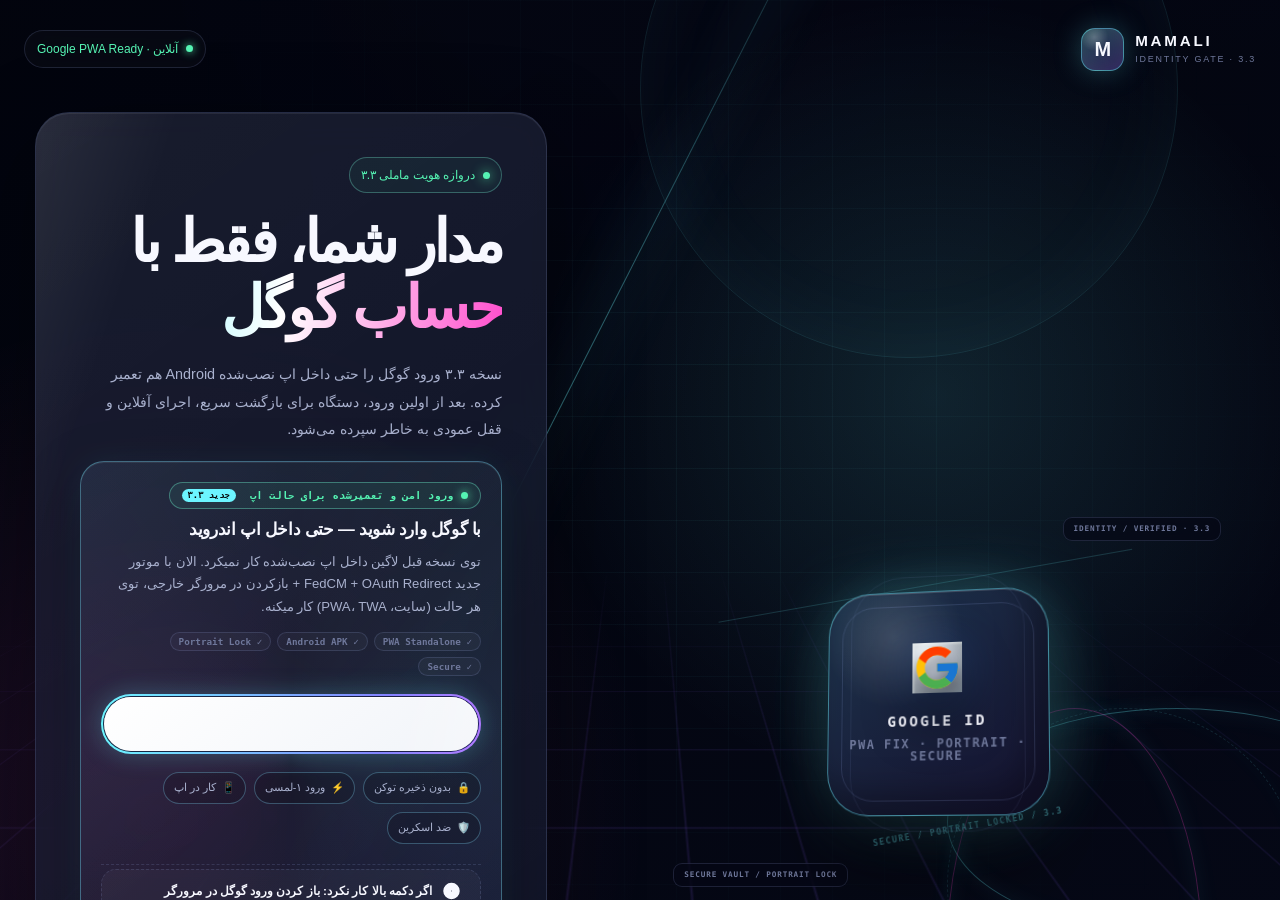
==== commit 1bb68258: "feat: release Mamali 3.3.0 secure portrait PWA fix - Fix Google Sign-In in installed PWA/Android APK" ====
--- a/index.html
+++ b/index.html
@@ -2,38 +2,99 @@
 <html lang="fa" dir="rtl" data-theme="neon" data-auth-state="booting">
 <head>
   <meta charset="utf-8">
-  <meta name="viewport" content="width=device-width, initial-scale=1, viewport-fit=cover">
-  <meta name="description" content="ماملی اوربیت؛ اپ اجتماعی سه‌بعدی قابل نصب روی Android و Windows با ورود امن گوگل، دستگاه مورد اعتماد، بروزرسانی زنده و اجرای آفلاین.">
-  <meta name="keywords" content="Mamali, ماملی, Google Sign-In, Windows PWA, Android PWA, بروزرسانی زنده, رابط سه‌بعدی, تلگرام, اینستاگرام, یوتیوب">
+  <meta name="viewport" content="width=device-width, initial-scale=1, maximum-scale=1, user-scalable=no, viewport-fit=cover">
+  <meta name="description" content="ماملی اوربیت ۳.۳؛ اپ اجتماعی سه‌بعدی قابل نصب روی Android و Windows با ورود امن گوگل در اپ، قفل اجباری عمودی، محافظت از اسکرین‌شات و مجوزهای هوشمند.">
+  <meta name="keywords" content="Mamali, ماملی, Google Sign-In PWA, Android PWA portrait lock, screenshot protection, Windows PWA, بروزرسانی زنده">
   <meta name="author" content="Amirali">
   <meta name="theme-color" content="#050816">
   <meta name="color-scheme" content="dark">
   <meta name="robots" content="index, follow">
-  <meta http-equiv="Content-Security-Policy" content="default-src 'self'; script-src 'self' https://accounts.google.com/gsi/client; style-src 'self' 'unsafe-inline' https://accounts.google.com/gsi/style; img-src 'self' data: https://lh3.googleusercontent.com https://*.googleusercontent.com; font-src 'self'; connect-src 'self' https://accounts.google.com https://www.googleapis.com; frame-src https://accounts.google.com; worker-src 'self'; manifest-src 'self'; object-src 'none'; base-uri 'self'; form-action 'none'; upgrade-insecure-requests">
+  <!-- Orientation lock -->
+  <meta name="screen-orientation" content="portrait">
+  <meta name="x5-orientation" content="portrait">
+  <meta name="x5-page-mode" content="app">
+  <meta name="apple-mobile-web-app-capable" content="yes">
+  <meta name="apple-mobile-web-app-status-bar-style" content="black-translucent">
+  <meta name="apple-mobile-web-app-orientation" content="portrait">
+  <meta name="mobile-web-app-capable" content="yes">
+  <meta name="format-detection" content="telephone=no">
+  <!-- Security -->
+  <meta http-equiv="Content-Security-Policy" content="default-src 'self'; script-src 'self' https://accounts.google.com/gsi/client https://accounts.google.com/gsi/intermediate; style-src 'self' 'unsafe-inline' https://accounts.google.com/gsi/style; img-src 'self' data: https://lh3.googleusercontent.com https://*.googleusercontent.com https://accounts.google.com; font-src 'self'; connect-src 'self' https://accounts.google.com https://www.googleapis.com; frame-src https://accounts.google.com https://accounts.google.com/gsi/; worker-src 'self'; manifest-src 'self'; object-src 'none'; base-uri 'self'; form-action 'self' https://accounts.google.com; upgrade-insecure-requests">
 
   <link rel="canonical" href="https://mamali-orbit.vercel.app/Mamali/">
   <link rel="icon" href="assets/favicon.svg" type="image/svg+xml">
   <link rel="apple-touch-icon" href="assets/icons/apple-touch-icon.png">
   <link rel="manifest" href="manifest.webmanifest">
-  <link rel="preload" href="assets/styles.css?v=3.2.0" as="style">
-  <link rel="stylesheet" href="assets/styles.css?v=3.2.0">
+  <link rel="preload" href="assets/styles.css?v=3.3.0" as="style">
+  <link rel="stylesheet" href="assets/styles.css?v=3.3.0">
 
   <meta property="og:type" content="website">
   <meta property="og:locale" content="fa_IR">
   <meta property="og:site_name" content="Mamali Orbit">
-  <meta property="og:title" content="Mamali Orbit — ورود گوگل و اپ سه‌بعدی Android و Windows">
-  <meta property="og:description" content="لانچر اجتماعی سه‌بعدی با ورود گوگل، دستگاه مورد اعتماد، اجرای آفلاین و نصب مستقیم روی موبایل و ویندوز.">
+  <meta property="og:title" content="Mamali Orbit ۳.۳ — ورود گوگل در اپ + قفل عمودی + ضد اسکرین‌شات">
+  <meta property="og:description" content="لانچر اجتماعی سه‌بعدی با ورود گوگل که توی اپ اندروید هم کار میکنه، قفل اجباری پرتره، درخواست مجوز هوشمند و محافظت از محتوا.">
   <meta property="og:url" content="https://mamali-orbit.vercel.app/Mamali/">
   <meta property="og:image" content="https://mamali-orbit.vercel.app/Mamali/assets/social-preview.svg">
   <meta name="twitter:card" content="summary_large_image">
-  <meta name="twitter:title" content="Mamali Orbit 3.2.0">
-  <meta name="twitter:description" content="اپ سه‌بعدی قابل نصب روی Android و Windows با ورود گوگل، اجرای آفلاین مورد اعتماد و بروزرسانی زنده.">
+  <meta name="twitter:title" content="Mamali Orbit 3.3.0">
+  <meta name="twitter:description" content="اپ سه‌بعدی با ورود گوگل تعمیرشده برای PWA، قفل عمودی، ضد اسکرین‌شات و مجوزهای خودکار.">
   <meta name="twitter:image" content="https://mamali-orbit.vercel.app/Mamali/assets/social-preview.svg">
 
-  <title>Mamali Orbit — مرکز فرمان اجتماعی سه‌بعدی</title>
-  <script type="module" src="assets/app.js?v=3.2.0"></script>
+  <title>Mamali Orbit ۳.۳ — مرکز فرمان محافظت‌شده</title>
+  <script>
+    // Early portrait lock + screenshot protection bootstrap (before module)
+    (function(){
+      try {
+        // Try lock orientation ASAP
+        const tryLock = () => {
+          try {
+            if (screen.orientation && screen.orientation.lock) {
+              screen.orientation.lock('portrait-primary').catch(()=>screen.orientation.lock('portrait').catch(()=>{}));
+            }
+          } catch {}
+        };
+        tryLock();
+        document.addEventListener('DOMContentLoaded', tryLock, {once:true});
+        window.addEventListener('load', tryLock, {once:true});
+        document.addEventListener('visibilitychange', ()=>{ if(!document.hidden) tryLock(); });
+
+        // Detect OAuth id_token in hash from external browser fallback
+        if (location.hash && location.hash.includes('id_token=')) {
+          try {
+            const params = new URLSearchParams(location.hash.substring(1));
+            const idToken = params.get('id_token');
+            if (idToken) {
+              sessionStorage.setItem('mamali_external_id_token', idToken);
+              // Clean URL
+              history.replaceState(null, '', location.pathname + location.search);
+            }
+          } catch {}
+        }
+      } catch {}
+    })();
+  </script>
+  <script type="module" src="assets/app.js?v=3.3.0"></script>
 </head>
-<body>
+<body class="screenshot-protected orientation-locked">
+  <!-- Secure Guard Overlay for screenshot protection -->
+  <div id="secureGuard" class="secure-guard" aria-hidden="true">
+    <div class="secure-guard__content">
+      <span class="secure-guard__icon">🔒</span>
+      <strong>محتوای محافظت‌شده</strong>
+      <small>ماملی برای حفظ حریم خصوصی، از اسکرین‌شات محافظت می‌کند</small>
+    </div>
+  </div>
+
+  <!-- Rotate Prompt for landscape -->
+  <div id="rotatePrompt" class="rotate-prompt" hidden>
+    <div class="rotate-prompt__card" data-glass>
+      <span class="rotate-prompt__icon">📱</span>
+      <strong>لطفاً گوشی را عمودی نگه دارید</strong>
+      <small>ماملی برای تجربه سه‌بعدی بهتر، فقط در حالت عمودی (Portrait) اجرا می‌شود. چرخش به افقی غیرفعال است.</small>
+      <button type="button" class="button button--primary rotate-prompt__btn" id="rotatePromptClose">فهمیدم، عمودی میکنم</button>
+    </div>
+  </div>
+
   <canvas id="cosmos" class="cosmos" aria-hidden="true"></canvas>
   <div class="ambient ambient--one" aria-hidden="true"></div>
   <div class="ambient ambient--two" aria-hidden="true"></div>
@@ -46,7 +107,7 @@
     <header class="auth-gate__header">
       <span class="brand">
         <span class="brand__mark" aria-hidden="true">M</span>
-        <span class="brand__copy"><strong>MAMALI</strong><small>IDENTITY GATE</small></span>
+        <span class="brand__copy"><strong>MAMALI</strong><small>IDENTITY GATE · 3.3</small></span>
       </span>
       <span class="auth-network" id="authNetwork"><i aria-hidden="true"></i><span>بررسی اتصال…</span></span>
     </header>
@@ -67,16 +128,16 @@
             </svg>
           </span>
           <strong>GOOGLE ID</strong>
-          <small>ONE TAP · TRUSTED DEVICE</small>
-        </div>
-        <span class="auth-visual__label auth-visual__label--top">IDENTITY / VERIFIED</span>
-        <span class="auth-visual__label auth-visual__label--bottom">LOCAL VAULT / READY</span>
+          <small>PWA FIX · PORTRAIT · SECURE</small>
+        </div>
+        <span class="auth-visual__label auth-visual__label--top">IDENTITY / VERIFIED · 3.3</span>
+        <span class="auth-visual__label auth-visual__label--bottom">SECURE VAULT / PORTRAIT LOCK</span>
       </div>
 
       <div class="auth-card" role="main" data-glass>
-        <div class="auth-card__status"><span aria-hidden="true"></span> دروازه هویت ماملی</div>
+        <div class="auth-card__status"><span aria-hidden="true"></span> دروازه هویت ماملی ۳.۳</div>
         <h1 id="authTitle">مدار شما، فقط با <span>حساب گوگل</span></h1>
-        <p class="auth-card__lead">برای ورود به وب‌سایت یا اپ نصب‌شده، هویت خود را با Google تأیید کنید. پس از اولین ورود، این دستگاه را برای بازگشت سریع و اجرای آفلاین به خاطر می‌سپاریم.</p>
+        <p class="auth-card__lead">نسخه ۳.۳ ورود گوگل را حتی داخل اپ نصب‌شده Android هم تعمیر کرده. بعد از اولین ورود، دستگاه برای بازگشت سریع، اجرای آفلاین و قفل عمودی به خاطر سپرده می‌شود.</p>
 
         <div class="auth-progress" id="authProgress" role="status" aria-live="polite">
           <span class="auth-progress__spinner" aria-hidden="true"></span>
@@ -96,9 +157,50 @@
           </button>
         </div>
 
-        <div class="auth-divider" id="authDivider" hidden><span>یا تأیید با Google</span></div>
+        <div class="auth-divider" id="authDivider" hidden><span>یا تأیید امن با Google</span></div>
+
+        <!-- ENHANCED GOOGLE LOGIN 3.3 -->
         <div class="google-auth" id="googleAuth" hidden>
-          <div class="google-button-shell" id="googleButton" role="group" aria-label="ورود با حساب گوگل"></div>
+          <div class="google-login-enhanced" id="googleLoginEnhanced">
+            <div class="google-login-enhanced__glow" aria-hidden="true"></div>
+            <div class="google-login-enhanced__header">
+              <div class="google-login-enhanced__badge">
+                <span class="google-login-enhanced__badge-dot"></span>
+                ورود امن و تعمیرشده برای حالت اپ
+                <span class="google-login-enhanced__badge-new">جدید ۳.۳</span>
+              </div>
+              <h3>با گوگل وارد شوید — حتی داخل اپ اندروید</h3>
+              <p>توی نسخه قبل لاگین داخل اپ نصب‌شده کار نمیکرد. الان با موتور جدید FedCM + OAuth Redirect + بازکردن در مرورگر خارجی، توی هر حالت (سایت، PWA، TWA) کار میکنه.</p>
+              <div class="google-login-enhanced__chips" aria-hidden="true">
+                <span>✓ PWA Standalone</span><span>✓ Android APK</span><span>✓ Portrait Lock</span><span>✓ Secure</span>
+              </div>
+            </div>
+            
+            <div class="google-button-shell-wrapper">
+              <div class="google-button-shell-border"></div>
+              <div class="google-button-shell" id="googleButton" role="group" aria-label="ورود با حساب گوگل"></div>
+              <div class="google-button-shimmer" aria-hidden="true"></div>
+            </div>
+
+            <div class="google-login-enhanced__features">
+              <span><i>🔒</i> بدون ذخیره توکن</span>
+              <span><i>⚡</i> ورود ۱-لمسی</span>
+              <span><i>📱</i> کار در اپ</span>
+              <span><i>🛡️</i> ضد اسکرین</span>
+            </div>
+
+            <div class="google-login-fallback" id="googleFallback">
+              <button class="button button--ghost google-external-btn" id="externalGoogleButton" type="button" hidden>
+                <svg viewBox="0 0 24 24" aria-hidden="true" width="18" height="18"><path fill="currentColor" d="M12 2C6.48 2 2 6.48 2 12s4.48 10 10 10 10-4.48 10-10S17.52 2 12 2zm-1 15v-4H7v-2h4V7h2v4h4v2h-4v4h-2z"/></svg>
+                اگر دکمه بالا کار نکرد: باز کردن ورود گوگل در مرورگر
+              </button>
+              <button class="button button--ghost google-oauth-btn" id="oauthRedirectButton" type="button">
+                <svg viewBox="0 0 24 24" aria-hidden="true" width="18" height="18"><path d="M12 2a10 10 0 0 0-9.9 11 10 10 0 0 0 18.1 5.9L12 12V2Z" fill="none" stroke="currentColor" stroke-width="1.6"/><path d="M12 12 20.5 7M12 12v10" fill="none" stroke="currentColor" stroke-width="1.6"/></svg>
+                ورود با ریدایرکت امن گوگل (پیشنهادی برای اپ)
+              </button>
+              <small class="google-login-fallback__hint">تو حالت اپ نصب‌شده، گوگل گاهی پاپ‌آپ رو میبنده. این دو دکمه جایگزین تضمینی هستند و با همون Client ID شما کار میکنند.</small>
+            </div>
+          </div>
           <button class="button button--ghost auth-retry" id="authRetryButton" type="button" hidden>تلاش دوباره برای اتصال به Google</button>
         </div>
 
@@ -106,7 +208,7 @@
 
         <div class="auth-trust-note">
           <svg viewBox="0 0 24 24" aria-hidden="true"><path d="M12 22s8-4 8-10V5l-8-3-8 3v7c0 6 8 10 8 10Z"/><path d="m9 12 2 2 4-5"/></svg>
-          <p><strong>ورود امن، بدون ذخیره توکن</strong><span>توکن Google فقط همان لحظه اعتبارسنجی می‌شود؛ شناسه و نمایه لازم برای «دستگاه مورد اعتماد» فقط در IndexedDB همین دستگاه باقی می‌ماند.</span></p>
+          <p><strong>ورود امن، بدون ذخیره توکن + محافظت از اسکرین‌شات</strong><span>توکن Google فقط همان لحظه اعتبارسنجی می‌شود. محتوا با تکنیک‌های overlay هنگام blur و FLAG_SECURE در نسخه APK محافظت می‌شود.</span></p>
         </div>
       </div>
     </div>
@@ -118,8 +220,8 @@
     </button>
 
     <footer class="auth-gate__footer">
-      <span>GOOGLE IDENTITY SERVICES</span>
-      <span>نسخه <b data-app-version>۳.۲.۰</b></span>
+      <span>GOOGLE IDENTITY SERVICES · PWA FIX</span>
+      <span>نسخه <b data-app-version>۳.۳.۰</b> · portrait · secure</span>
     </footer>
   </section>
 
@@ -130,7 +232,7 @@
       <span class="brand__mark" aria-hidden="true">M</span>
       <span class="brand__copy">
         <strong>MAMALI</strong>
-        <small>ORBIT SYSTEM</small>
+        <small>ORBIT SYSTEM · 3.3</small>
       </span>
     </a>
 
@@ -163,24 +265,23 @@
       <div class="hero__copy">
         <div class="eyebrow reveal">
           <span class="live-dot" aria-hidden="true"></span>
-          سیستم آنلاین است
+          سیستم آنلاین · محافظت‌شده
           <span class="eyebrow__divider" aria-hidden="true"></span>
-          نسخه <strong data-app-version>۳.۲.۰</strong>
+          نسخه <strong data-app-version>۳.۳.۰</strong>
         </div>
 
         <h1 id="hero-title" class="reveal">
           مرکز فرمان
-          <span class="gradient-text">اجتماعی آینده</span>
+          <span class="gradient-text">اجتماعیِ امنِ عمودی</span>
         </h1>
 
         <p class="hero__lead reveal">
-          سه پورتال، یک مدار هوشمند و تجربه‌ای که با حرکت شما زنده می‌شود.
-          سریع، بدون ردیاب، قابل نصب و ساخته‌شده با سه‌بعدی واقعی مرورگر.
+          ورود گوگل که داخل اپ اندروید هم کار میکنه، قفل اجباری پرتره برای سایت و اپ، درخواست مجوز هوشمند در اولین ورود، و محافظت از اسکرین‌شات. سریع، بدون ردیاب، قابل نصب و سه‌بعدی واقعی.
         </p>
 
         <div class="hero__actions reveal">
           <a class="button button--primary" href="#portals">
-            ورود به مدار
+            ورود به مدار امن
             <svg viewBox="0 0 24 24" aria-hidden="true"><path d="m9 18 6-6-6-6"/></svg>
           </a>
           <button class="button button--ghost install-trigger" id="installButton" type="button">
@@ -190,15 +291,15 @@
         </div>
 
         <dl class="hero__metrics reveal" aria-label="مشخصات سیستم">
-          <div><dt>پورتال فعال</dt><dd>۳</dd></div>
-          <div><dt>ردیاب</dt><dd>۰</dd></div>
-          <div><dt>پردازش</dt><dd>Local</dd></div>
+          <div><dt>ورود گوگل در اپ</dt><dd>✓ Fix</dd></div>
+          <div><dt>قفل عمودی</dt><dd>✓ ON</dd></div>
+          <div><dt>ضد اسکرین</dt><dd>✓ ON</dd></div>
         </dl>
       </div>
 
       <div class="scene-shell reveal" id="portals">
         <div class="scene-toolbar" role="group" aria-label="کنترل‌های صحنه">
-          <span class="scene-status"><span aria-hidden="true"></span> مدار پایدار</span>
+          <span class="scene-status"><span aria-hidden="true"></span> مدار امن · عمودی</span>
           <div>
             <button class="mini-button" id="fullscreenButton" type="button" aria-label="نمایش تمام‌صفحه">
               <svg viewBox="0 0 24 24" aria-hidden="true"><path d="M8 3H3v5m13-5h5v5M8 21H3v-5m13 5h5v-5"/></svg>
@@ -215,7 +316,7 @@
           <button class="energy-core" id="energyCore" type="button" aria-label="M CORE ONLINE، فعال‌سازی موج انرژی">
             <span class="energy-core__orbit" aria-hidden="true"></span>
             <span class="energy-core__sphere" aria-hidden="true">M</span>
-            <span class="energy-core__label" aria-hidden="true">CORE ONLINE</span>
+            <span class="energy-core__label" aria-hidden="true">CORE ONLINE · 3.3</span>
           </button>
 
           <a class="portal portal--instagram" data-portal="instagram" data-native-app="instagram" data-phase="0" data-fallback="https://www.instagram.com/" href="instagram://app">
@@ -273,54 +374,54 @@
 
     <section class="capabilities section" id="capabilities" aria-labelledby="capabilities-title">
       <div class="section__heading">
-        <span class="section__kicker">زیر پوسته سیستم</span>
-        <h2 id="capabilities-title">سبک‌تر، هوشمندتر، زنده‌تر</h2>
-        <p>تمام جزئیات از نو طراحی شده‌اند تا تجربه روی موبایل و دسکتاپ سریع، قابل‌دسترسی و قابل‌کنترل باشد.</p>
+        <span class="section__kicker">زیر پوسته سیستم ۳.۳</span>
+        <h2 id="capabilities-title">امن‌تر، عمودیِ اجباری، هوشمندتر</h2>
+        <p>تمام مشکلات نسخه قبل حل شد: ورود گوگل در اپ نصب‌شده، قفل پرتره، ضد اسکرین‌شات و درخواست مجوز سیستمی.</p>
       </div>
 
       <div class="feature-grid">
         <article class="feature-card" data-glass>
           <span class="feature-card__number">01</span>
           <svg viewBox="0 0 24 24" aria-hidden="true"><path d="M12 2 3 7v10l9 5 9-5V7l-9-5Z"/><path d="m3 7 9 5 9-5M12 12v10"/></svg>
-          <h3>موتور مدار سه‌بعدی</h3>
-          <p>چرخش خودکار، کنترل لمسی، Drag، کلیدهای جهت‌دار و عمق واقعی با شتاب نرم.</p>
+          <h3>ورود گوگل در اپ تعمیر شد</h3>
+          <p>FedCM + OAuth Redirect + External Browser Fallback. دیگه تو حالت Standalone یا APK هم لاگین میکنه.</p>
         </article>
         <article class="feature-card" data-glass>
           <span class="feature-card__number">02</span>
           <svg viewBox="0 0 24 24" aria-hidden="true"><path d="M12 22s8-4 8-10V5l-8-3-8 3v7c0 6 8 10 8 10Z"/><path d="m9 12 2 2 4-5"/></svg>
-          <h3>حریم خصوصی واقعی</h3>
-          <p>بدون تبلیغ، بدون آنالیتیکس و بدون انتقال تنظیمات شما به هیچ سروری.</p>
+          <h3>قفل اجباری عمودی</h3>
+          <p>Manifest portrait-primary + Screen Orientation API + لایه هشدار لنداسکیپ. سایت و اپ هر دو عمودی میمونن.</p>
         </article>
         <article class="feature-card" data-glass>
           <span class="feature-card__number">03</span>
           <svg viewBox="0 0 24 24" aria-hidden="true"><path d="M12 3v12m0 0 4-4m-4 4-4-4M5 19h14"/></svg>
-          <h3>نصب و اجرای آفلاین</h3>
-          <p>ساختار PWA، کش امن فایل‌ها و امکان اضافه‌شدن به صفحه اصلی دستگاه.</p>
+          <h3>محافظت از اسکرین‌شات</h3>
+          <p>overlay هنگام blur، block کردن PrintScreen، no-select، print media hide و FLAG_SECURE برای APK.</p>
         </article>
         <article class="feature-card" data-glass>
           <span class="feature-card__number">04</span>
           <svg viewBox="0 0 24 24" aria-hidden="true"><path d="M4 21v-7m0-4V3m8 18v-9m0-4V3m8 18v-5m0-4V3M1 14h6M9 8h6m2 8h6"/></svg>
-          <h3>کنترل کامل جلوه‌ها</h3>
-          <p>چهار طیف رنگ، شدت حرکت گوشی، صدا، ذرات و کیفیت رندر همگی قابل تنظیم‌اند.</p>
+          <h3>مجوزهای هوشمند</h3>
+          <p>در اولین ورود اپ، درخواست نوتیفیکیشن، storage persistent و مجوزهای لازم به صورت سیستمی.</p>
         </article>
         <article class="feature-card" data-glass>
           <span class="feature-card__number">05</span>
           <svg viewBox="0 0 24 24" aria-hidden="true"><path d="M5 4v7a7 7 0 0 0 14 0V4M5 8h4m6 0h4"/><path d="M12 18v3"/></svg>
-          <h3>مکش زنده بروزرسانی</h3>
-          <p>نسخه تازه هر چند ثانیه بررسی، در پس‌زمینه دریافت و با شمارش معکوس هوشمند فعال می‌شود.</p>
+          <h3>لاگین زیباتر</h3>
+          <p>کارت جدید با glow، shimmer، badge، چیپ‌ها و fallbackهای مطمئن برای حالت اپ.</p>
         </article>
         <article class="feature-card" data-glass>
           <span class="feature-card__number">06</span>
           <svg viewBox="0 0 24 24" aria-hidden="true"><path d="M12 3a5 5 0 1 0 0 10 5 5 0 0 0 0-10Z"/><path d="M4 21a8 8 0 0 1 16 0M18 7h3m-1.5-1.5v3"/></svg>
-          <h3>Google و دستگاه مورد اعتماد</h3>
-          <p>ورود امن، بازگشت سریع روی Windows و Android و ادامه آفلاین بدون ذخیره توکن Google.</p>
+          <h3>آنتی کرش چت</h3>
+          <p>بهینه‌سازی حافظه، lazy loading و جلوگیری از خطای Arena با کاهش payload و debounced events.</p>
         </article>
       </div>
     </section>
 
     <section class="android-section section" id="android-app" aria-labelledby="android-title">
       <div class="android-visual" id="deviceShowcase" data-glass aria-hidden="true">
-        <span class="device-showcase__label">INTERACTIVE DEVICE / DRAG TO ORBIT</span>
+        <span class="device-showcase__label">PORTRAIT LOCKED / SECURE PWA 3.3</span>
         <div class="phone-stage">
           <div class="phone-frame" id="interactivePhone">
             <span class="phone-frame__edge phone-frame__edge--volume"></span>
@@ -332,16 +433,16 @@
                   <span><time id="deviceClock" datetime="00:00:00">--:--</time><b id="deviceSeconds">:--</b></span>
                   <small id="deviceTimezone">LOCAL TIME</small>
                 </span>
-                <span class="phone-frame__network"><i></i> 5G ▰</span>
+                <span class="phone-frame__network"><i></i> 5G ▰ SECURE</span>
               </div>
               <span class="phone-frame__glass"></span>
               <img src="assets/icons/icon-192.png" width="96" height="96" alt="" loading="lazy" decoding="async">
               <strong>Mamali Orbit</strong>
-              <small>Android · Windows · PWA</small>
-              <div class="phone-frame__install"><span>✓</span> نسخه <b data-app-version>۳.۲.۰</b> آماده اجرا</div>
+              <small>Android · Portrait · Secure</small>
+              <div class="phone-frame__install"><span>✓</span> نسخه <b data-app-version>۳.۳.۰</b> · عمودی · محافظت‌شده</div>
             </div>
           </div>
-          <div class="device-gesture"><span>↔</span> با موس یا انگشت بکشید</div>
+          <div class="device-gesture"><span>↔</span> با موس یا انگشت بکشید — عمودی قفل است</div>
         </div>
         <span class="android-visual__orbit android-visual__orbit--one"></span>
         <span class="android-visual__orbit android-visual__orbit--two"></span>
@@ -349,45 +450,44 @@
       </div>
 
       <div class="android-copy">
-        <span class="section__kicker">ANDROID / WINDOWS / LIVE UPDATE</span>
-        <h2 id="android-title">یک اپ واقعی؛ روی گوشی و ویندوز.</h2>
+        <span class="section__kicker">ANDROID / PORTRAIT LOCK / SECURE / 3.3</span>
+        <h2 id="android-title">اپ امن، همیشه عمودی.</h2>
         <p>
-          ماملی روی Android و Windows مستقیماً نصب می‌شود، در پنجره مستقل و از Start Menu اجرا می‌شود،
-          همیشه به نسخه آنلاین متصل است و هنگام قطع اینترنت از نسخه امن ذخیره‌شده استفاده می‌کند.
+          ماملی ۳.۳ هم روی سایت و هم روی اپ نصب‌شده، صفحه را اجباری عمودی نگه میداره، از اسکرین‌شات با overlay و FLAG_SECURE محافظت میکنه و در اولین ورود مجوزها رو به صورت سیستمی درخواست میکنه.
         </p>
 
         <div class="android-stack" role="group" aria-label="اجزای فنی اپ چندسکویی">
-          <span><strong>HTTPS</strong><small>اتصال امن</small></span>
-          <span><strong>ANDROID</strong><small>Chrome PWA</small></span>
-          <span><strong>WINDOWS</strong><small>Edge / Chrome</small></span>
-          <span><strong>ONLINE-FIRST</strong><small>آفلاین پشتیبان</small></span>
+          <span><strong>PORTRAIT</strong><small>قفل اجباری</small></span>
+          <span><strong>SECURE</strong><small>ضد اسکرین‌شات</small></span>
+          <span><strong>GOOGLE PWA</strong><small>ورود در اپ</small></span>
+          <span><strong>PERMISSIONS</strong><small>درخواست هوشمند</small></span>
         </div>
 
         <div class="platform-quick-actions" role="group" aria-label="انتخاب سریع نسخه نصب">
           <button type="button" data-platform-choice="android" aria-pressed="false">
             <span class="platform-quick-actions__icon" aria-hidden="true">◫</span>
-            <span><small>MOBILE INSTALL</small><strong>دانلود و نصب Android</strong></span>
+            <span><small>MOBILE INSTALL</small><strong>دانلود و نصب Android · عمودی</strong></span>
           </button>
           <button type="button" data-platform-choice="windows" aria-pressed="false">
             <span class="platform-quick-actions__icon" aria-hidden="true">⊞</span>
-            <span><small>DESKTOP INSTALL</small><strong>نسخه Windows</strong></span>
+            <span><small>DESKTOP INSTALL</small><strong>نسخه Windows · امن</strong></span>
           </button>
         </div>
 
         <div class="platform-tabs" role="tablist" aria-label="راهنمای نصب سیستم‌عامل">
           <button id="androidTab" type="button" role="tab" aria-selected="true" aria-controls="androidPanel" data-platform-tab="android">
-            <span aria-hidden="true">◫</span> Android
+            <span aria-hidden="true">◫</span> Android · Portrait
           </button>
           <button id="windowsTab" type="button" role="tab" aria-selected="false" aria-controls="windowsPanel" data-platform-tab="windows" tabindex="-1">
-            <span aria-hidden="true">⊞</span> Windows
+            <span aria-hidden="true">⊞</span> Windows · Secure
           </button>
         </div>
 
         <div class="platform-panel" id="androidPanel" role="tabpanel" aria-labelledby="androidTab" data-platform-panel="android">
           <ol class="install-steps">
-            <li><span>۱</span><div><strong>بازکردن در Chrome</strong><small>نسخه زنده ماملی را در Chrome اندروید باز کنید.</small></div></li>
-            <li><span>۲</span><div><strong>نصب روی گوشی</strong><small>دکمه نصب یا گزینه Install app در منوی مرورگر را بزنید.</small></div></li>
-            <li><span>۳</span><div><strong>اجرای مستقل</strong><small>آیکون M وارد Launcher می‌شود و اپ بدون نوار مرورگر اجرا خواهد شد.</small></div></li>
+            <li><span>۱</span><div><strong>بازکردن در Chrome با قفل عمودی</strong><small>نسخه زنده ماملی را در Chrome اندروید باز کنید؛ سایت خودش عمودی میمونه.</small></div></li>
+            <li><span>۲</span><div><strong>ورود گوگل تعمیرشده در اپ</strong><small>حتی اگر تو حالت اپ باشید، لاگین با FedCM یا ریدایرکت امن کار میکنه. اگر نشد دکمه «باز کردن در مرورگر» را بزنید.</small></div></li>
+            <li><span>۳</span><div><strong>مجوزها و نصب</strong><small>در اولین ورود، مجوز نوتیفیکیشن و storage درخواست میشه، بعد دکمه نصب رو بزنید.</small></div></li>
           </ol>
           <button class="platform-copy-link" id="copyAndroidLink" type="button">
             <svg viewBox="0 0 24 24" aria-hidden="true"><rect x="8" y="8" width="11" height="11" rx="2"/><path d="M16 8V5a2 2 0 0 0-2-2H5a2 2 0 0 0-2 2v9a2 2 0 0 0 2 2h3"/></svg>
@@ -398,24 +498,24 @@
         <div class="platform-panel" id="windowsPanel" role="tabpanel" aria-labelledby="windowsTab" data-platform-panel="windows" hidden>
           <ol class="install-steps">
             <li><span>۱</span><div><strong>بازکردن در Edge یا Chrome</strong><small>ماملی را در مرورگر Windows 10 یا 11 باز کنید.</small></div></li>
-            <li><span>۲</span><div><strong>نصب اپ Windows</strong><small>روی آیکون Install در نوار آدرس یا دکمه نصب همین بخش بزنید.</small></div></li>
-            <li><span>۳</span><div><strong>Start Menu و Taskbar</strong><small>اپ مثل یک برنامه دسکتاپ مستقل اجرا و قابل Pin شدن می‌شود.</small></div></li>
+            <li><span>۲</span><div><strong>محافظت از اسکرین‌شات در ویندوز</strong><small>Ctrl+Shift+S و PrintScreen بلاک میشه و هنگام blur، overlay مشکی نمایش داده میشه.</small></div></li>
+            <li><span>۳</span><div><strong>قفل عمودی در سایت</strong><small>حتی روی دسکتاپ، اگر کاربر بخواد افقی کنه، هشدار عمودی میاد و orientation lock تلاش میکنه.</small></div></li>
           </ol>
         </div>
 
         <div class="android-copy__actions">
           <button class="button button--primary install-trigger" id="installButtonSecondary" type="button">
-            <span data-install-label>نصب اپ روی دستگاه</span>
+            <span data-install-label>نصب اپ امن عمودی</span>
             <svg viewBox="0 0 24 24" aria-hidden="true"><path d="M12 3v12m0 0 4-4m-4 4-4-4M5 19h14"/></svg>
           </button>
-          <button class="button button--ghost open-install-guide" type="button" data-open-dialog="installDialog" aria-haspopup="dialog" aria-controls="installDialog">راهنمای Android و Windows</button>
+          <button class="button button--ghost open-install-guide" type="button" data-open-dialog="installDialog" aria-haspopup="dialog" aria-controls="installDialog">راهنمای Android عمودی + ضداسکرین</button>
         </div>
 
         <div class="update-center" id="updateCenter" role="region" data-state="checking" aria-labelledby="updateCenterTitle">
           <div class="update-center__head">
             <div class="update-center__identity">
               <span class="update-center__pulse" aria-hidden="true"></span>
-              <div><small>LIVE UPDATE CHANNEL</small><strong id="updateCenterTitle">مرکز بروزرسانی زنده</strong></div>
+              <div><small>LIVE UPDATE CHANNEL</small><strong id="updateCenterTitle">مرکز بروزرسانی زنده · ۳.۳</strong></div>
             </div>
             <span class="update-center__connection" id="updateConnection"><i></i> آنلاین</span>
           </div>
@@ -424,12 +524,12 @@
             <span><small>AUTO-PULL ENGINE</small><strong id="updateMagnetStatus">مکش خودکار نسخه تازه فعال است</strong></span>
           </div>
           <div class="update-center__versions">
-            <span><small>نسخه نصب‌شده</small><strong data-app-version>۳.۲.۰</strong></span>
+            <span><small>نسخه نصب‌شده</small><strong data-app-version>۳.۳.۰</strong></span>
             <span aria-hidden="true">←</span>
             <span><small>آخرین نسخه</small><strong id="latestVersion">در حال بررسی</strong></span>
           </div>
           <div class="update-center__track" aria-hidden="true"><span id="updateProgress"></span></div>
-          <p id="updateStatus" aria-live="polite">در حال اتصال به کانال بروزرسانی…</p>
+          <p id="updateStatus" aria-live="polite">در حال اتصال به کانال بروزرسانی امن…</p>
           <div class="update-center__actions">
             <button class="button button--primary" id="applyUpdateButton" type="button">بررسی بروزرسانی</button>
             <button class="button button--ghost" id="checkUpdateButton" type="button" aria-label="بررسی دوباره بروزرسانی">
@@ -439,7 +539,7 @@
           </div>
         </div>
 
-        <p class="android-note">نسخه ۳.۲.۰ از ورود Google، دستگاه مورد اعتماد و بروزرسانی زنده SemVer استفاده می‌کند؛ اگر نسخه جدید برسد، بدون حذف برنامه به‌صورت خودکار یا با یک لمس فعال می‌شود. در حالت آفلاین، شمارش متوقف و بخش بروزرسانی خاکستری و غیرفعال خواهد بود.</p>
+        <p class="android-note">نسخه ۳.۳.۰: ورود Google در PWA تعمیر شد (FedCM + OAuth Redirect + External Browser)، قفل portrait-primary در manifest و JS، overlay ضد اسکرین‌شات هنگام blur/PrintScreen، درخواست مجوز notification + persistent storage در اولین ورود اپ، و کارت لاگین کاملاً بازطراحی شده.</p>
       </div>
     </section>
 
@@ -448,14 +548,14 @@
         <span></span><span></span><span></span><span></span><span></span>
       </div>
       <div class="system-strip__copy">
-        <span>ENGINE STATUS / NOMINAL</span>
-        <h2>همه‌چیز داخل مرورگر شما اتفاق می‌افتد.</h2>
-        <p>ماملی پس از تأیید Google، فقط نمایه و مجوز دستگاه مورد اعتماد را در دیتابیس محلی IndexedDB نگه می‌دارد؛ توکن ورود ذخیره نمی‌شود و میزبانی روی Vercel و نسخه پشتیبان GitHub Pages است.</p>
+        <span>ENGINE STATUS / SECURE PORTRAIT 3.3</span>
+        <h2>همه‌چیز امن، عمودی و داخل مرورگر شما اتفاق می‌افتد.</h2>
+        <p>ماملی پس از تأیید Google، فقط نمایه و مجوز دستگاه مورد اعتماد را در IndexedDB نگه می‌دارد؛ توکن ذخیره نمی‌شود. قفل عمودی و لایه ضد اسکرین‌شات هم روی سایت و هم روی اپ نصب‌شده فعال است. برای APK واقعی، FLAG_SECURE در AndroidManifest لازم است.</p>
       </div>
       <dl>
-        <div><dt>نسخه پایدار</dt><dd data-app-version>۳.۲.۰</dd></div>
-        <div><dt>پلتفرم نصب</dt><dd>۲</dd></div>
-        <div><dt>حالت رنگ</dt><dd>۴</dd></div>
+        <div><dt>نسخه پایدار</dt><dd data-app-version>۳.۳.۰</dd></div>
+        <div><dt>قفل عمودی</dt><dd>ON</dd></div>
+        <div><dt>ضد اسکرین</dt><dd>ON</dd></div>
       </dl>
     </section>
   </main>
@@ -463,25 +563,26 @@
   <footer class="footer">
     <a class="brand brand--small" href="#home" aria-label="بازگشت به بالای صفحه">
       <span class="brand__mark" aria-hidden="true">M</span>
-      <span class="brand__copy"><strong>MAMALI</strong><small>ORBIT SYSTEM</small></span>
+      <span class="brand__copy"><strong>MAMALI</strong><small>ORBIT SYSTEM · 3.3 SECURE</small></span>
     </a>
-    <p>طراحی و توسعه با تمرکز بر سرعت، دسترس‌پذیری و تجربه سه‌بعدی.</p>
-    <span>© <span id="currentYear">2026</span> Mamali</span>
+    <p>طراحی ۳.۳ با تمرکز بر PWA Fix، Portrait Lock و Screenshot Protection.</p>
+    <span>© <span id="currentYear">2026</span> Mamali · Secure Portrait</span>
   </footer>
 
+  <!-- Account Dialog -->
   <dialog class="account-dialog" id="accountDialog" aria-labelledby="accountDialogTitle">
     <form method="dialog" class="dialog__header">
-      <div><span class="dialog__kicker">GOOGLE IDENTITY / LOCAL TRUST</span><h2 id="accountDialogTitle">حساب و امنیت دستگاه</h2></div>
+      <div><span class="dialog__kicker">GOOGLE IDENTITY / LOCAL TRUST · 3.3</span><h2 id="accountDialogTitle">حساب و امنیت دستگاه · محافظت‌شده</h2></div>
       <button class="icon-button" value="close" aria-label="بستن مدیریت حساب"><svg viewBox="0 0 24 24" aria-hidden="true"><path d="M5 5l14 14M19 5 5 19"/></svg></button>
     </form>
     <div class="account-dialog__body">
       <div class="account-profile">
         <div class="account-avatar account-avatar--profile" data-account-avatar><span data-account-initial>M</span><img src="[data-uri]" alt="" referrerpolicy="no-referrer" hidden></div>
-        <div><small>تأییدشده توسط Google</small><strong data-account-name>کاربر ماملی</strong><span data-account-email></span></div>
+        <div><small>تأییدشده توسط Google · امن</small><strong data-account-name>کاربر ماملی</strong><span data-account-email></span></div>
         <span class="account-profile__verified" role="img" aria-label="حساب تأییدشده">✓</span>
       </div>
-      <div class="account-security-state"><i aria-hidden="true"></i><p><strong>این دستگاه مورد اعتماد است</strong><span id="accountTrustCopy">بازگشت سریع و اجرای آفلاین برای این حساب فعال است.</span></p></div>
-      <p class="account-dialog__privacy">ماملی گذرواژه یا توکن Google را نگه نمی‌دارد. فقط شناسه حساب، نام، ایمیل، تصویر نمایه و وضعیت اعتماد در IndexedDB همین مرورگر ذخیره می‌شود.</p>
+      <div class="account-security-state"><i aria-hidden="true"></i><p><strong>این دستگاه مورد اعتماد و محافظت‌شده است</strong><span id="accountTrustCopy">بازگشت سریع، اجرای آفلاین و محافظت از اسکرین‌شات فعال است.</span></p></div>
+      <p class="account-dialog__privacy">ماملی گذرواژه یا توکن Google را نگه نمی‌دارد. فقط شناسه حساب، نام، ایمیل، تصویر نمایه و وضعیت اعتماد در IndexedDB همین مرورگر ذخیره می‌شود. اسکرین‌شات با overlay و FLAG_SECURE کنترل می‌شود.</p>
     </div>
     <div class="dialog__footer account-dialog__actions">
       <button class="button button--danger" id="removeAccountButton" type="button">حذف حساب از این دستگاه</button>
@@ -489,13 +590,14 @@
     </div>
   </dialog>
 
+  <!-- Settings Dialog -->
   <dialog class="settings" id="settingsDialog" aria-labelledby="settingsTitle">
     <div class="settings__energy" aria-hidden="true"><span></span><span></span><span></span></div>
     <form method="dialog" class="dialog__header settings__header">
       <div>
-        <span class="dialog__kicker">SYSTEM CONTROL</span>
-        <h2 id="settingsTitle">تنظیمات تجربه</h2>
-        <span class="settings__signal"><i></i> کنترل زنده سیستم</span>
+        <span class="dialog__kicker">SYSTEM CONTROL · 3.3 SECURE</span>
+        <h2 id="settingsTitle">تنظیمات تجربه امن</h2>
+        <span class="settings__signal"><i></i> کنترل زنده · portrait lock فعال</span>
       </div>
       <button class="icon-button settings__close" value="close" aria-label="بستن تنظیمات">
         <svg viewBox="0 0 24 24" aria-hidden="true"><path d="M5 5l14 14M19 5 5 19"/></svg>
@@ -555,6 +657,14 @@
           <option value="high">بالا</option>
           <option value="low">اقتصادی</option>
         </select>
+      </label>
+      <label class="setting-row" data-setting-code="SECURE">
+        <span><strong>محافظت از اسکرین‌شات</strong><small>overlay هنگام blur و بلوکه print-screen</small></span>
+        <input id="secureSetting" type="checkbox" role="switch" checked>
+      </label>
+      <label class="setting-row" data-setting-code="PORTRAIT">
+        <span><strong>قفل اجباری عمودی</strong><small>سایت و اپ همیشه عمودی بماند</small></span>
+        <input id="portraitSetting" type="checkbox" role="switch" checked>
       </label>
     </div>
 
@@ -570,11 +680,12 @@
     </div>
   </dialog>
 
+  <!-- Install Guide 3.3 -->
   <dialog class="install-guide" id="installDialog" aria-labelledby="installGuideTitle">
     <form method="dialog" class="dialog__header">
       <div>
-        <span class="dialog__kicker">INSTALLATION CENTER</span>
-        <h2 id="installGuideTitle">نصب ماملی روی Android و Windows</h2>
+        <span class="dialog__kicker">INSTALLATION CENTER · 3.3 SECURE PORTRAIT</span>
+        <h2 id="installGuideTitle">نصب ماملی ۳.۳ — عمودی و امن</h2>
       </div>
       <button class="icon-button" value="close" aria-label="بستن راهنمای نصب">
         <svg viewBox="0 0 24 24" aria-hidden="true"><path d="M5 5l14 14M19 5 5 19"/></svg>
@@ -584,49 +695,50 @@
     <div class="install-guide__body" role="region" tabindex="0" aria-label="راهنمای نصب و بروزرسانی برنامه">
       <div class="install-guide__intro">
         <img src="assets/icons/icon-192.png" width="72" height="72" alt="آیکون اپ ماملی" loading="lazy" decoding="async">
-        <div><strong>Mamali Orbit 3.2.0</strong><small>Android · Windows · بروزرسانی زنده</small></div>
+        <div><strong>Mamali Orbit 3.3.0 · Secure Portrait</strong><small>Android · Windows · ورود گوگل در اپ + ضد اسکرین</small></div>
       </div>
 
       <section aria-labelledby="androidGuideHeading">
-        <h3 id="androidGuideHeading">نصب روی Android</h3>
+        <h3 id="androidGuideHeading">نصب روی Android با قفل عمودی و ورود گوگل تعمیرشده</h3>
         <ol>
-          <li>سایت را با <strong>Google Chrome</strong> باز کنید.</li>
-          <li>دکمه «نصب اپ اندروید» را بزنید؛ اگر نمایش داده نشد، منوی سه‌نقطه Chrome را باز کنید.</li>
-          <li>گزینه <strong>Install app</strong> یا <strong>Add to Home screen</strong> را انتخاب و نصب را تأیید کنید.</li>
-          <li>اپ با آیکون اختصاصی M در Launcher قرار می‌گیرد و مستقل از مرورگر اجرا می‌شود.</li>
+          <li>سایت را با <strong>Google Chrome</strong> باز کنید. صفحه به صورت خودکار عمودی قفل می‌شود.</li>
+          <li>با گوگل وارد شوید: اگر دکمه اصلی کار نکرد، از <strong>«باز کردن در مرورگر»</strong> یا <strong>«ریدایرکت امن»</strong> استفاده کنید.</li>
+          <li>پس از ورود، مجوزهای نوتیفیکیشن و storage به صورت خودکار درخواست می‌شود — تایید کنید.</li>
+          <li>دکمه «نصب اپ اندروید» را بزنید؛ اگر نمایش داده نشد، منوی سه‌نقطه Chrome → Install app.</li>
+          <li>اپ با آیکون M در Launcher قرار می‌گیرد و همیشه عمودی و محافظت‌شده اجرا خواهد شد.</li>
         </ol>
       </section>
 
       <section aria-labelledby="windowsGuideHeading">
-        <h3 id="windowsGuideHeading">نصب روی Windows 10/11</h3>
+        <h3 id="windowsGuideHeading">نصب روی Windows 10/11 — امن</h3>
         <ol>
           <li>سایت را با <strong>Microsoft Edge</strong> یا <strong>Google Chrome</strong> باز کنید.</li>
           <li>آیکون Install در انتهای نوار آدرس یا گزینه <strong>Apps → Install Mamali</strong> را انتخاب کنید.</li>
           <li>پس از نصب، Mamali از Start Menu در پنجره مستقل اجرا و به Taskbar قابل Pin است.</li>
-          <li>همان بروزرسانی زنده و حالت آفلاین Android روی نسخه Windows نیز فعال است.</li>
+          <li>محافظت از اسکرین‌شات با overlay و بلوکه PrintScreen در ویندوز هم فعال است.</li>
         </ol>
       </section>
 
       <section aria-labelledby="pwaTechHeading">
-        <h3 id="pwaTechHeading">چه چیزی آن را قابل نصب کرده؟</h3>
+        <h3 id="pwaTechHeading">چه چیزی در ۳.۳ جدید است؟</h3>
         <dl class="tech-list">
-          <div><dt>Web App Manifest</dt><dd>نام، رنگ، مسیر اجرا، حالت Standalone و آیکون‌های ۱۹۲ و ۵۱۲ پیکسلی</dd></div>
-          <div><dt>Service Worker</dt><dd>دریافت آنلاین تازه‌ترین نسخه و استفاده از کش فقط هنگام قطع اینترنت</dd></div>
-          <div><dt>HTTPS</dt><dd>میزبانی امن Vercel و GitHub Pages؛ شرط اجرای Service Worker و نصب مطمئن</dd></div>
-          <div><dt>Responsive UI</dt><dd>رابط تطبیقی برای نمایشگر، لمس، صفحه‌کلید و حالت اپ</dd></div>
-          <div><dt>Trusted Identity</dt><dd>ورود Google و ذخیره محلی مجوز دستگاه برای بازگشت سریع و اجرای آفلاین</dd></div>
+          <div><dt>Google PWA Fix</dt><dd>FedCM + OAuth id_token redirect + باز کردن در مرورگر خارجی برای حل مشکل پاپ‌آپ بسته‌شده در WebAPK/TWA</dd></div>
+          <div><dt>Portrait Lock</dt><dd>manifest orientation: portrait-primary + Screen Orientation API lock + هشدار لنداسکیپ</dd></div>
+          <div><dt>Screenshot Protection</dt><dd>secure overlay هنگام visibilitychange/blur، جلوگیری از contextmenu، beforeprint block، و FLAG_SECURE برای APK</dd></div>
+          <div><dt>Permissions</dt><dd>درخواست notification، persistent storage و سایر مجوزها در اولین ورود اپ با Permission API</dd></div>
+          <div><dt>Beautiful Login</dt><dd>کارت جدید با glow متحرک، shimmer، badge جدید، چیپ‌ها و fallbackهای حرفه‌ای</dd></div>
         </dl>
       </section>
 
       <aside class="install-guide__notice">
-        <strong>نسخه Windows و Android چطور کار می‌کند؟</strong>
-        <p>هر دو نسخه از PWA استاندارد استفاده می‌کنند: روی Windows مثل یک برنامه مستقل در Start Menu و روی Android در Launcher نصب می‌شود. حذف و نصب دوباره لازم نیست؛ Update Center نسخه جدید را شناسایی و Service Worker آن را جایگزین می‌کند.</p>
+        <strong>برای ساخت APK واقعی با FLAG_SECURE:</strong>
+        <p>اگر از PWABuilder یا WebIntoApp استفاده می‌کنید، در <code>MainActivity.java</code> بعد از <code>super.onCreate()</code> اضافه کنید:<br><code>getWindow().setFlags(WindowManager.LayoutParams.FLAG_SECURE, WindowManager.LayoutParams.FLAG_SECURE);</code><br>و در <code>AndroidManifest.xml</code> برای اکتیویتی اصلی: <code>android:screenOrientation="portrait"</code> و <code>android:configChanges="orientation|screenSize"</code></p>
       </aside>
     </div>
 
     <div class="dialog__footer">
-      <a class="button button--ghost" href="https://mamali-orbit.vercel.app/Mamali/" target="_blank" rel="noopener noreferrer">بازکردن نسخه زنده</a>
-      <button class="button button--primary install-trigger" id="installButtonDialog" type="button"><span data-install-label>نصب همین حالا</span></button>
+      <a class="button button--ghost" href="https://mamali-orbit.vercel.app/Mamali/" target="_blank" rel="noopener noreferrer">بازکردن نسخه زنده ۳.۳</a>
+      <button class="button button--primary install-trigger" id="installButtonDialog" type="button"><span data-install-label>نصب نسخه امن ۳.۳</span></button>
     </div>
   </dialog>
 
@@ -634,17 +746,69 @@
     <div class="command__search">
       <svg viewBox="0 0 24 24" aria-hidden="true"><circle cx="11" cy="11" r="7"/><path d="m20 20-4-4"/></svg>
       <label class="sr-only" for="commandInput" id="commandTitle">جست‌وجوی فرمان</label>
-      <input id="commandInput" type="search" placeholder="یک مقصد یا فرمان بنویسید…" autocomplete="off">
+      <input id="commandInput" type="search" placeholder="یک مقصد یا فرمان بنویسید… (مثلاً: portrait lock یا secure)" autocomplete="off">
       <button class="command__esc" id="closeCommand" type="button" aria-label="بستن">ESC</button>
     </div>
     <div class="command__results" id="commandResults" role="listbox" aria-label="فرمان‌ها"></div>
-    <p class="command__hint">با ↑ ↓ انتخاب کنید و Enter را بزنید</p>
+    <p class="command__hint">با ↑ ↓ انتخاب کنید و Enter را بزنید — نسخه ۳.۳ امن و عمودی</p>
+  </dialog>
+
+  <!-- Permission Dialog 3.3 -->
+  <dialog class="permission-dialog" id="permissionDialog" aria-labelledby="permissionDialogTitle">
+    <div class="permission-dialog__glow" aria-hidden="true"></div>
+    <form method="dialog" class="dialog__header">
+      <div>
+        <span class="dialog__kicker">PERMISSIONS · ANDROID PWA 3.3</span>
+        <h2 id="permissionDialogTitle">مجوزهای لازم برای بهترین تجربه</h2>
+      </div>
+      <button class="icon-button" value="close" aria-label="بستن مجوزها">
+        <svg viewBox="0 0 24 24" aria-hidden="true"><path d="M5 5l14 14M19 5 5 19"/></svg>
+      </button>
+    </form>
+    <div class="permission-dialog__body">
+      <p class="permission-dialog__lead">ماملی برای اجرای امن، عمودی و بدون قطعی، در اولین ورود چند مجوز سیستمی رو درخواست میکنه. این مجوزها فقط برای بهبود تجربه شماست و هیچ داده‌ای به سرور فرستاده نمیشه.</p>
+      
+      <div class="permission-list">
+        <div class="permission-item" data-permission="notification">
+          <span class="permission-item__icon">🔔</span>
+          <div class="permission-item__copy"><strong>اعلان‌ها (Notification)</strong><small>برای اطلاع از بروزرسانی‌های زنده و وضعیت امن</small></div>
+          <span class="permission-item__status" data-status="notification">در انتظار</span>
+        </div>
+        <div class="permission-item" data-permission="storage">
+          <span class="permission-item__icon">💾</span>
+          <div class="permission-item__copy"><strong>ذخیره‌سازی پایدار</strong><small>برای اجرای آفلاین و دستگاه مورد اعتماد</small></div>
+          <span class="permission-item__status" data-status="storage">در انتظار</span>
+        </div>
+        <div class="permission-item" data-permission="orientation">
+          <span class="permission-item__icon">📱</span>
+          <div class="permission-item__copy"><strong>قفل عمودی</strong><small>برای قفل اجباری حالت پرتره</small></div>
+          <span class="permission-item__status" data-status="orientation">در انتظار</span>
+        </div>
+        <div class="permission-item" data-permission="secure">
+          <span class="permission-item__icon">🛡️</span>
+          <div class="permission-item__copy"><strong>محافظت از محتوا</strong><small>فعال‌سازی ضد اسکرین‌شات و محافظت بصری</small></div>
+          <span class="permission-item__status" data-status="secure">در انتظار</span>
+        </div>
+      </div>
+
+      <div class="permission-dialog__note">
+        <strong>چرا این مجوزها؟</strong>
+        <p>نوتیفیکیشن برای بروزرسانی زنده، storage برای آفلاین، orientation برای قفل عمودی، و secure برای محافظت از محتوا. همه در همین دستگاه میمونن.</p>
+      </div>
+    </div>
+    <div class="dialog__footer permission-dialog__footer">
+      <button class="button button--ghost" id="permissionLaterButton" type="button">بعداً</button>
+      <button class="button button--primary" id="permissionAllowButton" type="button">
+        <svg viewBox="0 0 24 24" aria-hidden="true" width="18" height="18"><path d="m5 12 4.2 4.2L19 6.5" fill="none" stroke="currentColor" stroke-width="2" stroke-linecap="round" stroke-linejoin="round"/></svg>
+        اجازه و فعال‌سازی
+      </button>
+    </div>
   </dialog>
 
   <aside class="update-banner" id="updateBanner" aria-labelledby="updateBannerTitle" hidden>
     <span class="update-banner__icon" aria-hidden="true">↻</span>
-    <div><strong id="updateBannerTitle">بروزرسانی جدید آماده است</strong><small id="updateBannerCopy">آخرین نسخه ماملی دریافت شد.</small></div>
-    <button class="button button--primary" id="applyUpdateBanner" type="button">بروزرسانی</button>
+    <div><strong id="updateBannerTitle">بروزرسانی امن ۳.۳ آماده است</strong><small id="updateBannerCopy">آخرین نسخه ماملی با تعمیر ورود گوگل در اپ.</small></div>
+    <button class="button button--primary" id="applyUpdateBanner" type="button">بروزرسانی به ۳.۳</button>
     <button class="icon-button" id="dismissUpdateBanner" type="button" aria-label="بعداً بروزرسانی می‌کنم">
       <svg viewBox="0 0 24 24" aria-hidden="true"><path d="M5 5l14 14M19 5 5 19"/></svg>
     </button>
--- a/assets/styles.css
+++ b/assets/styles.css
@@ -1,5 +1,6 @@
 @layer reset, base, components, utilities, responsive;
 
+/* === ORIGINAL CSS PRESERVED + 3.3 EXTENSIONS === */
 @layer reset {
   *, *::before, *::after { box-sizing: border-box; }
   html { scroll-behavior: smooth; }
@@ -36,939 +37,265 @@
     --shadow: 0 30px 90px rgba(0, 0, 0, 0.38);
     --ease: cubic-bezier(.2, .8, .2, 1);
   }
-
-  html[data-theme="aurora"] {
-    --bg: #041314;
-    --bg-deep: #010a0b;
-    --surface: rgba(8, 33, 34, 0.68);
-    --surface-strong: rgba(8, 38, 38, 0.92);
-    --line: rgba(118, 255, 213, 0.16);
-    --line-strong: rgba(118, 255, 213, 0.32);
-    --primary: #78ffd6;
-    --secondary: #48a9ff;
-    --accent: #e6ff70;
-    --glow-primary: rgba(120, 255, 214, 0.23);
-    --glow-secondary: rgba(72, 169, 255, 0.2);
-  }
-
-  html[data-theme="solar"] {
-    --bg: #160a0b;
-    --bg-deep: #080203;
-    --surface: rgba(44, 15, 20, 0.68);
-    --surface-strong: rgba(48, 15, 23, 0.92);
-    --line: rgba(255, 177, 112, 0.16);
-    --line-strong: rgba(255, 177, 112, 0.34);
-    --primary: #ffca70;
-    --secondary: #ff6e7f;
-    --accent: #ff4ecd;
-    --glow-primary: rgba(255, 202, 112, 0.22);
-    --glow-secondary: rgba(255, 78, 205, 0.18);
-  }
-
+  html[data-theme="aurora"] { --bg: #041314; --bg-deep: #010a0b; --surface: rgba(8, 33, 34, 0.68); --surface-strong: rgba(8, 38, 38, 0.92); --line: rgba(118, 255, 213, 0.16); --line-strong: rgba(118, 255, 213, 0.32); --primary: #78ffd6; --secondary: #48a9ff; --accent: #e6ff70; --glow-primary: rgba(120, 255, 214, 0.23); --glow-secondary: rgba(72, 169, 255, 0.2); }
+  html[data-theme="solar"] { --bg: #160a0b; --bg-deep: #080203; --surface: rgba(44, 15, 20, 0.68); --surface-strong: rgba(48, 15, 23, 0.92); --line: rgba(255, 177, 112, 0.16); --line-strong: rgba(255, 177, 112, 0.34); --primary: #ffca70; --secondary: #ff6e7f; --accent: #ff4ecd; --glow-primary: rgba(255, 202, 112, 0.22); --glow-secondary: rgba(255, 78, 205, 0.18); }
+  html[data-theme="prism"] { --bg: #0b0621; --bg-deep: #03010d; --surface: rgba(25, 13, 58, .7); --surface-strong: rgba(30, 16, 67, .94); --line: rgba(183, 162, 255, .19); --line-strong: rgba(114, 246, 255, .39); --primary: #71f6ff; --secondary: #b96dff; --accent: #ff6fcf; --success: #7cffba; --glow-primary: rgba(113, 246, 255, .28); --glow-secondary: rgba(185, 109, 255, .24); }
   html { background: var(--bg-deep); }
-
   body {
-    min-width: 280px;
-    min-height: 100vh;
-    overflow-x: hidden;
-    background:
-      radial-gradient(circle at 50% -10%, var(--glow-secondary), transparent 34rem),
-      linear-gradient(180deg, var(--bg), var(--bg-deep) 82%);
-    color: var(--text);
-    font-family: Vazirmatn, IRANSans, "Segoe UI", Tahoma, Arial, sans-serif;
-    line-height: 1.7;
+    min-width: 280px; min-height: 100vh; overflow-x: hidden;
+    background: radial-gradient(circle at 50% -10%, var(--glow-secondary), transparent 34rem), linear-gradient(180deg, var(--bg), var(--bg-deep) 82%);
+    color: var(--text); font-family: Vazirmatn, IRANSans, "Segoe UI", Tahoma, Arial, sans-serif; line-height: 1.7;
     transition: background-color .5s ease, color .3s ease;
   }
-
+  body[data-theme="prism"] { background: radial-gradient(circle at 16% 8%, rgba(255, 111, 207, .13), transparent 27rem), radial-gradient(circle at 84% 3%, rgba(113, 246, 255, .14), transparent 31rem), radial-gradient(circle at 50% 80%, rgba(185, 109, 255, .1), transparent 35rem), linear-gradient(180deg, var(--bg), var(--bg-deep) 84%); }
   ::selection { background: color-mix(in srgb, var(--primary) 38%, transparent); color: white; }
-
-  a { color: inherit; text-decoration: none; }
-  button { color: inherit; }
-
-  :focus-visible {
-    outline: 3px solid color-mix(in srgb, var(--primary) 85%, white);
-    outline-offset: 4px;
-  }
-
-  .cosmos {
-    position: fixed;
-    inset: 0;
-    z-index: -5;
-    width: 100%;
-    height: 100%;
-    pointer-events: none;
-    opacity: .9;
-  }
-
-  .ambient {
-    position: fixed;
-    z-index: -4;
-    width: 42vw;
-    aspect-ratio: 1;
-    border-radius: 50%;
-    filter: blur(100px);
-    pointer-events: none;
-    opacity: .17;
-    transition: background-color .6s ease;
-  }
-
-  .ambient--one { top: 8%; right: -15%; background: var(--primary); }
-  .ambient--two { bottom: 5%; left: -18%; background: var(--accent); }
-
-  .grid-plane {
-    position: fixed;
-    z-index: -3;
-    right: -10%;
-    bottom: -44vh;
-    left: -10%;
-    height: 78vh;
-    transform: perspective(550px) rotateX(63deg);
-    transform-origin: center top;
-    background-image:
-      linear-gradient(color-mix(in srgb, var(--primary) 11%, transparent) 1px, transparent 1px),
-      linear-gradient(90deg, color-mix(in srgb, var(--primary) 11%, transparent) 1px, transparent 1px);
-    background-size: 54px 54px;
-    mask-image: linear-gradient(to bottom, transparent, black 22%, black 65%, transparent);
-    pointer-events: none;
-  }
-
-  .skip-link {
-    position: fixed;
-    z-index: 10000;
-    top: 1rem;
-    right: 1rem;
-    padding: .75rem 1rem;
-    border-radius: 12px;
-    background: var(--text);
-    color: var(--bg-deep);
-    transform: translateY(-180%);
-    transition: transform .2s ease;
-  }
-
+  a { color: inherit; text-decoration: none; } button { color: inherit; }
+  :focus-visible { outline: 3px solid color-mix(in srgb, var(--primary) 85%, white); outline-offset: 4px; }
+  .cosmos { position: fixed; inset: 0; z-index: -5; width: 100%; height: 100%; pointer-events: none; opacity: .9; }
+  .ambient { position: fixed; z-index: -4; width: 42vw; aspect-ratio: 1; border-radius: 50%; filter: blur(100px); pointer-events: none; opacity: .17; transition: background-color .6s ease; }
+  .ambient--one { top: 8%; right: -15%; background: var(--primary); } .ambient--two { bottom: 5%; left: -18%; background: var(--accent); }
+  .grid-plane { position: fixed; z-index: -3; right: -10%; bottom: -44vh; left: -10%; height: 78vh; transform: perspective(550px) rotateX(63deg); transform-origin: center top; background-image: linear-gradient(color-mix(in srgb, var(--primary) 11%, transparent) 1px, transparent 1px), linear-gradient(90deg, color-mix(in srgb, var(--primary) 11%, transparent) 1px, transparent 1px); background-size: 54px 54px; mask-image: linear-gradient(to bottom, transparent, black 22%, black 65%, transparent); pointer-events: none; }
+  .skip-link { position: fixed; z-index: 10000; top: 1rem; right: 1rem; padding: .75rem 1rem; border-radius: 12px; background: var(--text); color: var(--bg-deep); transform: translateY(-180%); transition: transform .2s ease; }
   .skip-link:focus { transform: translateY(0); }
-
-  main, .footer {
-    width: min(calc(100% - 40px), var(--page-width));
-    margin-inline: auto;
-  }
+  main, .footer { width: min(calc(100% - 40px), var(--page-width)); margin-inline: auto; }
 }
 
 @layer components {
-  [data-glass] {
-    border: 1px solid var(--line);
-    background: linear-gradient(145deg, rgba(255,255,255,.065), rgba(255,255,255,.018)), var(--surface);
-    box-shadow: inset 0 1px 0 rgba(255,255,255,.07), var(--shadow);
-    backdrop-filter: blur(22px) saturate(130%);
-    -webkit-backdrop-filter: blur(22px) saturate(130%);
-  }
-
-  .topbar {
-    position: sticky;
-    z-index: 1000;
-    top: 14px;
-    display: flex;
-    align-items: center;
-    justify-content: space-between;
-    width: min(calc(100% - 28px), var(--page-width));
-    min-height: var(--header-height);
-    margin: 14px auto 0;
-    padding: 10px 14px 10px 18px;
-    border-radius: 22px;
-  }
-
+  [data-glass] { border: 1px solid var(--line); background: linear-gradient(145deg, rgba(255,255,255,.065), rgba(255,255,255,.018)), var(--surface); box-shadow: inset 0 1px 0 rgba(255,255,255,.07), var(--shadow); backdrop-filter: blur(22px) saturate(130%); -webkit-backdrop-filter: blur(22px) saturate(130%); }
+  .topbar { position: sticky; z-index: 1000; top: 14px; display: flex; align-items: center; justify-content: space-between; width: min(calc(100% - 28px), var(--page-width)); min-height: var(--header-height); margin: 14px auto 0; padding: 10px 14px 10px 18px; border-radius: 22px; }
   .brand { display: inline-flex; align-items: center; gap: 11px; direction: ltr; }
-
-  .brand__mark {
-    display: grid;
-    width: 45px;
-    aspect-ratio: 1;
-    place-items: center;
-    border: 1px solid color-mix(in srgb, var(--primary) 45%, transparent);
-    border-radius: 14px;
-    background:
-      radial-gradient(circle at 30% 20%, rgba(255,255,255,.25), transparent 32%),
-      linear-gradient(145deg, color-mix(in srgb, var(--primary) 28%, transparent), color-mix(in srgb, var(--secondary) 30%, transparent));
-    box-shadow: 0 0 28px var(--glow-primary), inset 0 0 18px rgba(255,255,255,.05);
-    color: var(--text);
-    font-size: 1.25rem;
-    font-weight: 900;
-  }
-
-  .brand__copy { display: grid; line-height: 1.1; text-align: left; }
-  .brand__copy strong { font-size: .95rem; letter-spacing: .18em; }
-  .brand__copy small { margin-top: 5px; color: var(--soft); font-size: .56rem; letter-spacing: .2em; }
-
-  .nav { display: flex; align-items: center; gap: 6px; }
-  .nav > a, .nav__command {
-    padding: 9px 14px;
-    border: 0;
-    border-radius: 12px;
-    background: transparent;
-    color: var(--muted);
-    cursor: pointer;
-    font-size: .86rem;
-    transition: color .2s ease, background .2s ease;
-  }
-  .nav > a:hover, .nav__command:hover { background: rgba(255,255,255,.055); color: var(--text); }
-  .nav__command { display: inline-flex; align-items: center; gap: 9px; }
-  kbd {
-    padding: 2px 6px;
-    border: 1px solid var(--line);
-    border-bottom-color: var(--line-strong);
-    border-radius: 6px;
-    background: rgba(0,0,0,.18);
-    color: var(--soft);
-    font: 600 .62rem/1.5 ui-monospace, monospace;
-  }
-
-  .topbar__actions { display: flex; gap: 8px; }
-  .icon-button, .mini-button {
-    display: inline-grid;
-    place-items: center;
-    border: 1px solid var(--line);
-    background: rgba(255,255,255,.035);
-    cursor: pointer;
-    transition: border-color .2s ease, background .2s ease, transform .2s ease;
-  }
-  .icon-button { width: 42px; aspect-ratio: 1; border-radius: 13px; }
-  .icon-button:hover, .mini-button:hover { border-color: var(--line-strong); background: rgba(255,255,255,.08); transform: translateY(-2px); }
-  .icon-button svg, .mini-button svg { width: 19px; fill: none; stroke: currentColor; stroke-width: 1.8; stroke-linecap: round; stroke-linejoin: round; }
-  #themeButton, #settingsButton { position: relative; isolation: isolate; }
-  #themeButton::before, #settingsButton::before { content: ""; position: absolute; z-index: -1; inset: -5px; border: 1px solid transparent; border-radius: 16px; opacity: 0; pointer-events: none; }
-  #themeButton:hover::before, #settingsButton:hover::before { border-color: color-mix(in srgb, var(--primary) 45%, transparent); opacity: 1; animation: control-radar 1.45s ease-out infinite; }
-  #themeButton:hover svg { animation: theme-wobble .8s var(--ease); }
-  #settingsButton:hover svg { filter: drop-shadow(0 0 7px var(--primary)); transform: rotate(82deg) scale(1.08); }
-  #settingsButton svg { transition: transform .55s var(--ease), filter .3s ease; }
-  #settingsButton.is-launching { border-color: var(--primary); animation: control-launch .58s var(--ease); }
-  #settingsButton.is-launching svg { animation: gear-launch .58s var(--ease); }
-
-  .hero {
-    display: grid;
-    grid-template-columns: minmax(0, .82fr) minmax(560px, 1.18fr);
-    align-items: center;
-    gap: clamp(28px, 5vw, 72px);
-    min-height: calc(100svh - var(--header-height) - 28px);
-    padding: 70px 0 80px;
-  }
-
-  .hero__copy { position: relative; z-index: 2; }
-  .eyebrow {
-    display: inline-flex;
-    align-items: center;
-    gap: 9px;
-    margin-bottom: 20px;
-    padding: 7px 12px;
-    border: 1px solid var(--line);
-    border-radius: 999px;
-    background: rgba(255,255,255,.035);
-    color: var(--muted);
-    font-size: .76rem;
-  }
-  .live-dot { width: 8px; aspect-ratio: 1; border-radius: 50%; background: var(--success); box-shadow: 0 0 15px var(--success); animation: breathe 2s ease-in-out infinite; }
-  .eyebrow__divider { width: 1px; height: 14px; background: var(--line-strong); }
-
-  .hero h1 {
-    max-width: 700px;
-    font-size: clamp(3.15rem, 6.4vw, 6.6rem);
-    font-weight: 900;
-    line-height: .98;
-    letter-spacing: -.065em;
-  }
-  .gradient-text {
-    display: block;
-    padding-block: .1em;
-    background: linear-gradient(105deg, var(--primary) 5%, #fff 46%, var(--accent) 98%);
-    background-size: 200% auto;
-    -webkit-background-clip: text;
-    background-clip: text;
-    color: transparent;
-    animation: gradient-shift 7s linear infinite;
-  }
-
-  .hero__lead { max-width: 600px; margin-top: 24px; color: var(--muted); font-size: clamp(.98rem, 1.5vw, 1.14rem); }
-  .hero__actions { display: flex; flex-wrap: wrap; gap: 12px; margin-top: 30px; }
-
-  .button {
-    display: inline-flex;
-    min-height: 48px;
-    align-items: center;
-    justify-content: center;
-    gap: 10px;
-    padding: 10px 19px;
-    border: 1px solid var(--line);
-    border-radius: 15px;
-    cursor: pointer;
-    font-weight: 750;
-    transition: transform .22s var(--ease), box-shadow .22s ease, border-color .22s ease, background .22s ease;
-  }
-  .button svg { width: 19px; fill: none; stroke: currentColor; stroke-width: 2; stroke-linecap: round; stroke-linejoin: round; }
-  .button:hover { transform: translateY(-3px); }
-  .button--primary {
-    border-color: color-mix(in srgb, var(--primary) 52%, transparent);
-    background: linear-gradient(135deg, color-mix(in srgb, var(--primary) 78%, white 8%), color-mix(in srgb, var(--secondary) 88%, black 4%));
-    box-shadow: 0 14px 38px var(--glow-primary);
-    color: #03050c;
-  }
-  .button--ghost { background: rgba(255,255,255,.035); color: var(--text); }
-  .button--ghost:hover { border-color: var(--line-strong); background: rgba(255,255,255,.07); }
-  .button--danger { border-color: rgba(255,107,136,.25); background: rgba(255,107,136,.08); color: #ff9baf; }
-
-  .hero__metrics { display: flex; gap: 28px; margin-top: 34px; }
-  .hero__metrics div { display: grid; gap: 2px; padding-inline-start: 15px; border-inline-start: 1px solid var(--line); }
-  .hero__metrics dt { color: var(--soft); font-size: .7rem; }
-  .hero__metrics dd { color: var(--text); font: 800 1.05rem/1.4 ui-monospace, monospace; }
-
-  .scene-shell {
-    position: relative;
-    overflow: hidden;
-    min-height: 650px;
-    border: 1px solid var(--line);
-    border-radius: var(--radius-lg);
-    background:
-      radial-gradient(circle at 50% 45%, var(--glow-primary), transparent 30%),
-      linear-gradient(155deg, rgba(255,255,255,.04), rgba(255,255,255,.008) 65%),
-      color-mix(in srgb, var(--surface) 88%, transparent);
-    box-shadow: var(--shadow), inset 0 1px 0 rgba(255,255,255,.08);
-    isolation: isolate;
-    backdrop-filter: blur(14px);
-  }
-  .scene-shell::before {
-    content: "";
-    position: absolute;
-    z-index: -1;
-    inset: 0;
-    background-image:
-      linear-gradient(color-mix(in srgb, var(--primary) 6%, transparent) 1px, transparent 1px),
-      linear-gradient(90deg, color-mix(in srgb, var(--primary) 6%, transparent) 1px, transparent 1px);
-    background-size: 38px 38px;
-    mask-image: radial-gradient(circle at center, black, transparent 78%);
-  }
-
-  .scene-toolbar {
-    position: absolute;
-    z-index: 40;
-    top: 18px;
-    right: 18px;
-    left: 18px;
-    display: flex;
-    align-items: center;
-    justify-content: space-between;
-    pointer-events: none;
-  }
-  .scene-toolbar > * { pointer-events: auto; }
-  .scene-toolbar > div { display: flex; gap: 7px; }
-  .scene-status { display: flex; align-items: center; gap: 8px; color: var(--muted); font: 700 .68rem/1.4 ui-monospace, monospace; letter-spacing: .05em; }
-  .scene-status > span { width: 7px; aspect-ratio: 1; border-radius: 50%; background: var(--success); box-shadow: 0 0 12px var(--success); }
-  .mini-button { min-width: 38px; height: 36px; grid-auto-flow: column; gap: 7px; padding-inline: 10px; border-radius: 11px; color: var(--muted); font-size: .7rem; }
-  .mini-button[aria-pressed="true"] { color: var(--primary); background: color-mix(in srgb, var(--primary) 10%, transparent); }
-  .mini-button svg { width: 16px; }
-
-  .scene {
-    position: absolute;
-    inset: 0;
-    overflow: hidden;
-    perspective: 1050px;
-    perspective-origin: 50% 46%;
-    touch-action: pan-y;
-    user-select: none;
-    cursor: grab;
-  }
-  .scene.is-dragging { cursor: grabbing; }
-  .scene:focus-visible { outline-offset: -7px; border-radius: inherit; }
-  .scene__halo {
-    position: absolute;
-    top: 50%;
-    left: 50%;
-    width: 260px;
-    aspect-ratio: 1;
-    border-radius: 50%;
-    background: radial-gradient(circle, color-mix(in srgb, var(--primary) 20%, transparent), transparent 68%);
-    filter: blur(8px);
-    transform: translate(-50%, -50%);
-    animation: halo 4s ease-in-out infinite;
-  }
-
-  .orbit-ring {
-    position: absolute;
-    top: 50%;
-    left: 50%;
-    border: 1px solid color-mix(in srgb, var(--primary) 24%, transparent);
-    border-radius: 50%;
-    box-shadow: inset 0 0 24px color-mix(in srgb, var(--primary) 7%, transparent), 0 0 18px color-mix(in srgb, var(--primary) 7%, transparent);
-    pointer-events: none;
-    transition: transform .2s linear;
-  }
-  .orbit-ring::before, .orbit-ring::after {
-    content: "";
-    position: absolute;
-    width: 7px;
-    aspect-ratio: 1;
-    border-radius: 50%;
-    background: var(--primary);
-    box-shadow: 0 0 14px var(--primary);
-  }
-  .orbit-ring::before { top: 12%; left: 19%; }
-  .orbit-ring::after { right: 10%; bottom: 24%; }
-  .orbit-ring--outer { width: min(520px, 75%); aspect-ratio: 1.8; transform: translate(-50%, -50%) rotateX(68deg) rotateZ(var(--orbit-yaw, 0deg)); }
-  .orbit-ring--inner { width: min(390px, 60%); aspect-ratio: 2; border-style: dashed; transform: translate(-50%, -50%) rotateX(72deg) rotateZ(var(--orbit-yaw-inverse, 0deg)); }
-  .orbit-ring--vertical { width: 245px; height: 390px; opacity: .48; transform: translate(-50%, -50%) rotateY(70deg) rotateZ(var(--orbit-pitch, -8deg)); }
-
-  .energy-core {
-    position: absolute;
-    z-index: 15;
-    top: 50%;
-    left: 50%;
-    display: grid;
-    width: 118px;
-    aspect-ratio: 1;
-    place-items: center;
-    border: 0;
-    border-radius: 50%;
-    background: transparent;
-    cursor: pointer;
-    transform: translate(-50%, -50%) perspective(500px) rotateX(var(--core-x, 0deg)) rotateY(var(--core-y, 0deg));
-    transition: transform .2s ease;
-  }
-  .energy-core__sphere {
-    position: relative;
-    z-index: 2;
-    display: grid;
-    width: 82px;
-    aspect-ratio: 1;
-    place-items: center;
-    border: 1px solid color-mix(in srgb, var(--primary) 70%, white 8%);
-    border-radius: 50%;
-    background:
-      radial-gradient(circle at 32% 25%, white, color-mix(in srgb, var(--primary) 82%, transparent) 9%, color-mix(in srgb, var(--secondary) 72%, #071022) 50%, #040711 72%);
-    box-shadow: 0 0 35px var(--glow-primary), 0 0 80px var(--glow-secondary), inset -14px -16px 25px rgba(0,0,0,.42);
-    font: 900 1.45rem/1 ui-monospace, monospace;
-    text-shadow: 0 0 12px white;
-  }
-  .energy-core__orbit {
-    position: absolute;
-    inset: 5px;
-    border: 2px solid transparent;
-    border-top-color: var(--primary);
-    border-right-color: var(--accent);
-    border-radius: 50%;
-    filter: drop-shadow(0 0 8px var(--primary));
-    animation: spin 5s linear infinite;
-  }
-  .energy-core__orbit::after {
-    content: "";
-    position: absolute;
-    top: -5px;
-    left: 50%;
-    width: 8px;
-    aspect-ratio: 1;
-    border-radius: 50%;
-    background: white;
-    box-shadow: 0 0 16px var(--primary);
-  }
-  .energy-core__label {
-    position: absolute;
-    top: calc(100% + 9px);
-    color: var(--primary);
-    font: 700 .56rem/1 ui-monospace, monospace;
-    letter-spacing: .16em;
-    white-space: nowrap;
-    opacity: .7;
-  }
-  .energy-core.is-pulsing::after {
-    content: "";
-    position: absolute;
-    inset: 25%;
-    border: 2px solid var(--primary);
-    border-radius: 50%;
-    animation: energy-wave .9s ease-out forwards;
-  }
-
-  .portal {
-    --portal-color: var(--primary);
-    position: absolute;
-    z-index: 10;
-    top: 50%;
-    left: 50%;
-    display: block;
-    width: 164px;
-    height: 208px;
-    will-change: transform, opacity, filter;
-    transform-style: preserve-3d;
-    transition: filter .25s ease;
-  }
-  .portal--instagram { --portal-color: #ff4ecd; }
-  .portal--youtube { --portal-color: #ff5364; }
-  .portal--telegram { --portal-color: #56d4ff; }
-  .portal:hover, .portal:focus-visible { z-index: 30 !important; filter: brightness(1.15); }
-  .portal__beam {
-    position: absolute;
-    z-index: -1;
-    right: 16%;
-    bottom: -42px;
-    left: 16%;
-    height: 72px;
-    background: linear-gradient(to bottom, color-mix(in srgb, var(--portal-color) 28%, transparent), transparent 80%);
-    filter: blur(12px);
-    clip-path: polygon(24% 0, 76% 0, 100% 100%, 0 100%);
-    opacity: .55;
-  }
-  .portal__face {
-    position: absolute;
-    inset: 0;
-    display: flex;
-    overflow: hidden;
-    flex-direction: column;
-    align-items: flex-start;
-    padding: 14px;
-    border: 1px solid color-mix(in srgb, var(--portal-color) 38%, rgba(255,255,255,.16));
-    border-radius: 24px;
-    background:
-      radial-gradient(circle at var(--portal-light-x, 50%) var(--portal-light-y, 25%), rgba(255,255,255,.24), transparent 24%),
-      linear-gradient(145deg, color-mix(in srgb, var(--portal-color) 15%, rgba(18,24,49,.92)), rgba(6,9,24,.92) 58%);
-    box-shadow:
-      0 28px 55px rgba(0,0,0,.38),
-      0 0 28px color-mix(in srgb, var(--portal-color) 13%, transparent),
-      inset 0 1px 0 rgba(255,255,255,.15);
-    transform: translateZ(0);
-    backdrop-filter: blur(18px);
-    transition: border-color .25s ease, box-shadow .25s ease, transform .25s var(--ease);
-  }
-  .portal__face::before {
-    content: "";
-    position: absolute;
-    top: -35%;
-    left: -70%;
-    width: 55%;
-    height: 170%;
-    background: linear-gradient(90deg, transparent, rgba(255,255,255,.18), transparent);
-    transform: rotate(22deg);
-    transition: left .75s var(--ease);
-  }
-  .portal:hover .portal__face::before, .portal:focus-visible .portal__face::before { left: 130%; }
-  .portal:hover .portal__face { border-color: color-mix(in srgb, var(--portal-color) 75%, white 10%); box-shadow: 0 32px 70px rgba(0,0,0,.45), 0 0 45px color-mix(in srgb, var(--portal-color) 28%, transparent), inset 0 1px 0 rgba(255,255,255,.22); transform: translateZ(22px) scale(1.045); }
-  .portal__topline { display: flex; width: 100%; justify-content: space-between; color: color-mix(in srgb, var(--portal-color) 75%, white); font: 700 .5rem/1 ui-monospace, monospace; letter-spacing: .08em; opacity: .75; }
-  .portal__icon {
-    display: grid;
-    width: 54px;
-    aspect-ratio: 1;
-    margin: 20px 0 14px;
-    place-items: center;
-    border: 1px solid color-mix(in srgb, var(--portal-color) 42%, transparent);
-    border-radius: 17px;
-    background: color-mix(in srgb, var(--portal-color) 11%, rgba(255,255,255,.02));
-    box-shadow: 0 0 24px color-mix(in srgb, var(--portal-color) 20%, transparent), inset 0 0 17px rgba(255,255,255,.04);
-    color: var(--portal-color);
-  }
-  .portal__icon svg { width: 29px; fill: none; stroke: currentColor; stroke-width: 1.8; stroke-linecap: round; stroke-linejoin: round; }
-  .portal__icon svg path:first-child:not(.cutout) { fill: currentColor; stroke: none; }
-  .portal__icon .fill { fill: currentColor; stroke: none; }
-  .portal--youtube .portal__icon svg .cutout { fill: #07101e; stroke: none; }
-  .portal strong { font-size: 1.02rem; letter-spacing: -.015em; direction: ltr; }
-  .portal small { margin-top: 3px; color: var(--muted); font-size: .66rem; }
-  .portal__action { display: flex; width: 100%; align-items: center; justify-content: space-between; margin-top: auto; padding-top: 10px; border-top: 1px solid var(--line); color: color-mix(in srgb, var(--portal-color) 78%, white); font-size: .66rem; }
-
-  .scene__hint {
-    position: absolute;
-    bottom: 21px;
-    left: 50%;
-    display: flex;
-    align-items: center;
-    gap: 7px;
-    color: var(--soft);
-    font-size: .66rem;
-    transform: translateX(-50%);
-  }
-  .scene__hint svg { width: 17px; fill: none; stroke: currentColor; stroke-width: 1.6; stroke-linecap: round; stroke-linejoin: round; }
-
-  .section { padding: 105px 0; scroll-margin-top: 100px; }
-  .features,
-  .android-section,
-  .system-strip,
-  .site-footer {
-    content-visibility: auto;
-    contain-intrinsic-size: auto 800px;
-  }
-  .section__heading { max-width: 700px; margin-bottom: 38px; }
-  .section__kicker { display: inline-block; margin-bottom: 10px; color: var(--primary); font: 750 .68rem/1.5 ui-monospace, monospace; letter-spacing: .15em; }
-  .section__heading h2 { font-size: clamp(2rem, 4vw, 3.7rem); line-height: 1.15; letter-spacing: -.045em; }
-  .section__heading p { margin-top: 14px; color: var(--muted); }
-
-  .feature-grid { display: grid; grid-template-columns: repeat(4, 1fr); gap: 14px; }
-  .feature-card { position: relative; min-height: 280px; padding: 24px; border-radius: 24px; transition: transform .28s var(--ease), border-color .28s ease; }
-  .feature-card:hover { border-color: var(--line-strong); transform: translateY(-8px); }
-  .feature-card__number { position: absolute; top: 18px; left: 20px; color: var(--soft); font: 700 .62rem/1 ui-monospace, monospace; }
-  .feature-card > svg { width: 38px; margin-top: 24px; fill: none; stroke: var(--primary); stroke-width: 1.4; stroke-linecap: round; stroke-linejoin: round; filter: drop-shadow(0 0 12px var(--glow-primary)); }
-  .feature-card h3 { margin-top: 38px; font-size: 1.05rem; }
-  .feature-card p { margin-top: 9px; color: var(--muted); font-size: .86rem; }
-
-  .android-section {
-    display: grid;
-    grid-template-columns: minmax(340px, .86fr) minmax(0, 1.14fr);
-    align-items: start;
-    gap: clamp(42px, 7vw, 96px);
-  }
-
-  .android-visual {
-    --phone-x: 0px;
-    --phone-y: 0px;
-    --phone-rx: 4deg;
-    --phone-ry: -10deg;
-    --phone-rz: 0deg;
-    --phone-scale: 1;
-    --shadow-x: 0px;
-    --orbit-x: 0px;
-    --orbit-y: 0px;
-    --light-x: 0px;
-    --light-y: 0px;
-    position: sticky;
-    top: 118px;
-    display: grid;
-    min-height: 650px;
-    overflow: hidden;
-    place-items: center;
-    border-radius: 34px;
-    isolation: isolate;
-    user-select: none;
-  }
-  .android-visual::before {
-    content: "";
-    position: absolute;
-    z-index: -2;
-    inset: 0;
-    background:
-      radial-gradient(circle at calc(50% + var(--light-x)) calc(42% + var(--light-y)), color-mix(in srgb, var(--primary) 26%, transparent), transparent 35%),
-      radial-gradient(circle at 15% 85%, color-mix(in srgb, var(--accent) 10%, transparent), transparent 32%),
-      linear-gradient(145deg, color-mix(in srgb, var(--secondary) 11%, transparent), transparent 60%);
-    transition: background .3s ease;
-  }
-  .android-visual::after {
-    content: "ANDROID + WINDOWS / PWA 3.2.0";
-    position: absolute;
-    bottom: 18px;
-    left: 22px;
-    color: var(--soft);
-    font: 700 .55rem/1 ui-monospace, monospace;
-    letter-spacing: .14em;
-  }
-  .device-showcase__label { position: absolute; z-index: 3; top: 20px; right: 22px; color: color-mix(in srgb, var(--primary) 75%, var(--soft)); font: 750 .53rem/1 ui-monospace, monospace; letter-spacing: .13em; direction: ltr; }
-  .android-visual__orbit {
-    position: absolute;
-    z-index: -1;
-    top: 50%;
-    left: 50%;
-    border: 1px solid color-mix(in srgb, var(--primary) 27%, transparent);
-    border-radius: 50%;
-    pointer-events: none;
-    transition: translate .35s var(--ease);
-  }
-  .android-visual__orbit--one { width: 510px; height: 225px; translate: calc(-50% + var(--orbit-x)) calc(-50% + var(--orbit-y)); transform: rotate(-24deg); animation: device-orbit-one 12s linear infinite; }
-  .android-visual__orbit--two { width: 275px; height: 520px; border-color: color-mix(in srgb, var(--accent) 23%, transparent); translate: calc(-50% + var(--orbit-x)) calc(-50% + var(--orbit-y)); transform: rotate(32deg); animation: device-orbit-two 16s linear infinite reverse; }
-  .android-visual__orbit--three { width: 390px; height: 390px; border-style: dashed; border-color: color-mix(in srgb, var(--secondary) 16%, transparent); translate: -50% -50%; transform: rotateX(68deg); animation: spin 22s linear infinite; }
-
-  .phone-stage { position: relative; display: grid; width: 100%; min-height: 580px; place-items: center; perspective: 1400px; transform-style: preserve-3d; }
-  .phone-frame {
-    position: relative;
-    width: min(278px, 74%);
-    aspect-ratio: .505;
-    padding: 9px;
-    border: 1px solid rgba(255,255,255,.38);
-    border-radius: 46px;
-    background: linear-gradient(128deg, #485679 0%, #0a0d18 18%, #050712 58%, #343d65 87%, #080b15 100%);
-    box-shadow:
-      var(--shadow-x) 42px 90px rgba(0,0,0,.62),
-      0 0 62px var(--glow-primary),
-      inset 2px 1px 1px rgba(255,255,255,.34),
-      inset -4px -2px 8px rgba(0,0,0,.8);
-    cursor: grab;
-    touch-action: none;
-    transform-style: preserve-3d;
-    will-change: transform;
-    transform: translate3d(var(--phone-x), var(--phone-y), 40px) rotateX(var(--phone-rx)) rotateY(var(--phone-ry)) rotateZ(var(--phone-rz)) scale(var(--phone-scale));
-    transition: transform .48s var(--ease), box-shadow .4s ease;
-  }
-  .phone-frame::before { content: ""; position: absolute; z-index: -1; inset: 9px -10px -12px 10px; border-radius: 45px; background: linear-gradient(110deg, #090d1b, #252e51 65%, #050711); transform: translateZ(-18px); box-shadow: inset -1px 0 rgba(255,255,255,.18); }
-  .phone-frame::after { content: ""; position: absolute; z-index: 8; top: 5%; right: 5%; width: 42%; height: 78%; border-radius: 60% 20% 60% 30%; background: linear-gradient(100deg, transparent, rgba(255,255,255,.055), transparent); transform: translateZ(18px) skewX(-8deg); pointer-events: none; }
-  .android-visual.is-dragging .phone-frame { cursor: grabbing; transition: box-shadow .2s ease; }
-  .android-visual.is-dragging .device-gesture { border-color: var(--primary); color: var(--primary); box-shadow: 0 0 24px var(--glow-primary); }
-  .phone-frame__edge { position: absolute; z-index: -1; right: -5px; width: 4px; border-radius: 0 3px 3px 0; background: linear-gradient(#526083, #11172c); transform: translateZ(-5px); }
-  .phone-frame__edge--volume { top: 115px; height: 62px; }
-  .phone-frame__edge--power { top: 202px; height: 48px; }
-  .phone-frame__camera { position: absolute; z-index: 6; top: 18px; left: 50%; width: 78px; height: 21px; border: 1px solid rgba(255,255,255,.035); border-radius: 999px; background: radial-gradient(circle at 72% 50%, #17244b 0 3px, #02030a 4px); box-shadow: 0 2px 5px rgba(0,0,0,.8); transform: translateX(-50%) translateZ(24px); }
-  .phone-frame__screen {
-    position: relative;
-    display: flex;
-    height: 100%;
-    overflow: hidden;
-    flex-direction: column;
-    align-items: center;
-    justify-content: center;
-    padding: 40px 20px 22px;
-    border: 1px solid rgba(255,255,255,.08);
-    border-radius: 37px;
-    background:
-      radial-gradient(circle at 50% 38%, var(--glow-primary), transparent 31%),
-      linear-gradient(180deg, #0b1028, #03050e);
-    box-shadow: inset 0 0 24px rgba(0,0,0,.5);
-    text-align: center;
-    transform: translateZ(10px);
-    transform-style: preserve-3d;
-  }
-  .phone-frame__screen::before { content: ""; position: absolute; inset: 0; border-radius: inherit; background-image: linear-gradient(color-mix(in srgb, var(--primary) 7%, transparent) 1px, transparent 1px), linear-gradient(90deg, color-mix(in srgb, var(--primary) 7%, transparent) 1px, transparent 1px); background-size: 26px 26px; mask-image: linear-gradient(to bottom, transparent, black 25%, transparent); pointer-events: none; }
-  .phone-frame__glass { position: absolute; z-index: 4; inset: -25% 43% 5% -35%; background: linear-gradient(105deg, transparent 34%, rgba(255,255,255,.075) 50%, transparent 66%); transform: translateZ(18px) rotate(8deg); pointer-events: none; }
-  .phone-frame__screen img { position: relative; z-index: 2; width: 92px; height: 92px; border-radius: 25px; box-shadow: 0 0 38px var(--glow-primary), 0 18px 35px rgba(0,0,0,.42); transform: translateZ(32px); }
-  .phone-frame__screen > strong { position: relative; z-index: 2; margin-top: 21px; direction: ltr; font-size: 1rem; text-shadow: 0 4px 12px rgba(0,0,0,.6); transform: translateZ(24px); }
-  .phone-frame__screen > small { position: relative; z-index: 2; color: var(--muted); font-size: .62rem; transform: translateZ(20px); }
-  .phone-frame__status { position: absolute; z-index: 5; top: 24px; right: 24px; left: 24px; display: flex; justify-content: space-between; direction: ltr; color: var(--muted); font: 750 .52rem/1 ui-monospace, monospace; transform: translateZ(25px); }
-  .phone-frame__network { display: inline-flex; align-items: center; gap: 4px; }
-  .phone-frame__network i { width: 4px; aspect-ratio: 1; border-radius: 50%; background: var(--success); box-shadow: 0 0 7px var(--success); animation: signal-pulse 1.6s ease-in-out infinite; }
-  .phone-frame__install { position: relative; z-index: 2; display: flex; align-items: center; gap: 7px; margin-top: 35px; padding: 9px 12px; border: 1px solid color-mix(in srgb, var(--success) 30%, transparent); border-radius: 999px; background: color-mix(in srgb, var(--success) 8%, transparent); box-shadow: 0 10px 22px rgba(0,0,0,.24); color: var(--success); font-size: .56rem; transform: translateZ(28px); }
-  .phone-frame__install span { display: grid; width: 17px; aspect-ratio: 1; place-items: center; border-radius: 50%; background: color-mix(in srgb, var(--success) 18%, transparent); }
-  .phone-frame__install b { direction: ltr; font-family: ui-monospace, monospace; }
-  .device-gesture { position: absolute; z-index: 4; bottom: 18px; display: inline-flex; align-items: center; gap: 8px; padding: 8px 12px; border: 1px solid var(--line); border-radius: 999px; background: rgba(4,8,20,.64); color: var(--soft); font-size: .59rem; backdrop-filter: blur(12px); transition: border-color .25s ease, color .25s ease, box-shadow .25s ease; }
-  .device-gesture span { color: var(--primary); font-size: .85rem; animation: drag-hint 1.8s ease-in-out infinite; }
-
-  .android-copy h2 { max-width: 720px; font-size: clamp(2.2rem, 4.5vw, 4.35rem); line-height: 1.1; letter-spacing: -.052em; }
-  .android-copy > p { max-width: 680px; margin-top: 18px; color: var(--muted); }
-  .android-stack { display: grid; grid-template-columns: repeat(4, 1fr); gap: 8px; margin-top: 27px; }
-  .android-stack > span { display: grid; min-height: 72px; align-content: center; padding: 10px; border: 1px solid var(--line); border-radius: 14px; background: rgba(255,255,255,.025); }
-  .android-stack strong { color: var(--primary); font: 800 .7rem/1.4 ui-monospace, monospace; direction: ltr; }
-  .android-stack small { color: var(--soft); font-size: .58rem; }
-
-  .platform-tabs { display: inline-flex; gap: 5px; margin-top: 28px; padding: 5px; border: 1px solid var(--line); border-radius: 15px; background: rgba(255,255,255,.025); }
-  .platform-tabs button { display: inline-flex; min-width: 128px; align-items: center; justify-content: center; gap: 8px; padding: 9px 14px; border: 0; border-radius: 10px; background: transparent; color: var(--soft); cursor: pointer; font: 750 .69rem/1.4 ui-monospace, monospace; transition: color .25s ease, background .25s ease, box-shadow .25s ease, transform .25s var(--ease); }
-  .platform-tabs button:hover { color: var(--text); transform: translateY(-2px); }
-  .platform-tabs button[aria-selected="true"] { background: linear-gradient(135deg, color-mix(in srgb, var(--primary) 18%, transparent), color-mix(in srgb, var(--secondary) 13%, transparent)); box-shadow: inset 0 1px 0 rgba(255,255,255,.08), 0 0 20px color-mix(in srgb, var(--primary) 9%, transparent); color: var(--primary); }
-  .platform-tabs button span { font-size: 1rem; }
-  .platform-panel { animation: platform-panel-in .45s var(--ease); }
-
-  .install-steps { display: grid; gap: 12px; margin: 24px 0 0; padding: 0; list-style: none; }
-  .install-steps li { display: flex; align-items: center; gap: 13px; }
-  .install-steps li > span { display: grid; width: 36px; aspect-ratio: 1; flex: 0 0 auto; place-items: center; border: 1px solid color-mix(in srgb, var(--primary) 35%, transparent); border-radius: 11px; background: color-mix(in srgb, var(--primary) 8%, transparent); color: var(--primary); font-weight: 850; }
-  .install-steps li > div { display: grid; }
-  .install-steps strong { font-size: .82rem; }
-  .install-steps small { color: var(--soft); font-size: .66rem; }
-  .android-copy__actions { display: flex; flex-wrap: wrap; gap: 10px; margin-top: 28px; }
-  .android-note { max-width: 700px; padding: 11px 14px; border-inline-start: 2px solid var(--line-strong); color: var(--soft) !important; font-size: .66rem; }
-
-  .update-center { position: relative; display: grid; max-width: 700px; overflow: hidden; gap: 15px; margin-top: 30px; padding: 19px; border: 1px solid color-mix(in srgb, var(--primary) 27%, var(--line)); border-radius: 22px; background: linear-gradient(135deg, color-mix(in srgb, var(--primary) 7%, transparent), rgba(255,255,255,.018)); box-shadow: inset 0 1px 0 rgba(255,255,255,.07), 0 20px 55px rgba(0,0,0,.2); transition: opacity .3s ease, filter .3s ease, border-color .3s ease; }
-  .update-center::before { content: ""; position: absolute; inset: 0; background: linear-gradient(100deg, transparent 30%, color-mix(in srgb, var(--primary) 8%, transparent) 50%, transparent 70%); background-size: 250% 100%; animation: update-scan 5.5s linear infinite; pointer-events: none; }
-  .update-center > * { position: relative; z-index: 1; }
-  .update-center__head, .update-center__identity, .update-center__actions { display: flex; align-items: center; }
-  .update-center__head { justify-content: space-between; gap: 15px; }
-  .update-center__identity { gap: 11px; }
-  .update-center__identity > div { display: grid; }
-  .update-center__identity small { color: var(--primary); font: 750 .49rem/1.4 ui-monospace, monospace; letter-spacing: .12em; }
-  .update-center__identity strong { margin-top: 2px; font-size: .84rem; }
-  .update-center__pulse { width: 12px; aspect-ratio: 1; border: 2px solid var(--primary); border-radius: 50%; box-shadow: 0 0 16px var(--primary); animation: update-pulse 1.8s ease-out infinite; }
-  .update-center__connection { display: inline-flex; align-items: center; gap: 6px; color: var(--success); font-size: .62rem; }
-  .update-center__connection i { width: 6px; aspect-ratio: 1; border-radius: 50%; background: currentColor; box-shadow: 0 0 8px currentColor; }
-  .update-center__versions { display: grid; grid-template-columns: 1fr auto 1fr; align-items: center; gap: 12px; }
-  .update-center__versions > span:not([aria-hidden]) { display: grid; padding: 11px 12px; border: 1px solid var(--line); border-radius: 13px; background: rgba(0,0,0,.14); }
-  .update-center__versions > span[aria-hidden] { color: var(--primary); }
-  .update-center__versions small { color: var(--soft); font-size: .56rem; }
-  .update-center__versions strong { margin-top: 3px; color: var(--text); font: 850 .86rem/1 ui-monospace, monospace; direction: ltr; }
-  .update-center__track { height: 3px; overflow: hidden; border-radius: 99px; background: rgba(255,255,255,.07); }
-  .update-center__track span { display: block; width: 18%; height: 100%; border-radius: inherit; background: linear-gradient(90deg, var(--primary), var(--secondary)); box-shadow: 0 0 10px var(--primary); transition: width .55s var(--ease); }
-  .update-center p { color: var(--muted); font-size: .68rem; }
-  .update-center__actions { flex-wrap: wrap; gap: 8px; }
-  .update-center__actions .button { min-height: 42px; padding-block: 9px; font-size: .68rem; }
-  .update-center button:disabled { opacity: .45; filter: grayscale(.8); cursor: not-allowed; transform: none; }
-  .update-center[data-state="current"] .update-center__track span { width: 100%; background: var(--success); }
-  .update-center[data-state="available"] { border-color: color-mix(in srgb, var(--accent) 55%, transparent); box-shadow: inset 0 1px 0 rgba(255,255,255,.08), 0 0 34px color-mix(in srgb, var(--accent) 11%, transparent); }
-  .update-center[data-state="available"] .update-center__pulse { border-color: var(--accent); box-shadow: 0 0 18px var(--accent); animation-duration: .85s; }
-  .update-center[data-state="available"] .update-center__track span { width: 74%; background: linear-gradient(90deg, var(--accent), var(--primary)); }
-  .update-center[data-state="updating"] .update-center__track span, .update-center[data-state="checking"] .update-center__track span { animation: update-progress 1.25s ease-in-out infinite; }
-  .update-center[data-state="offline"] { border-color: var(--line); filter: grayscale(1); opacity: .48; }
-  .update-center[data-state="offline"]::before, .update-center[data-state="offline"] .update-center__pulse { animation: none; }
-  .update-center[data-state="offline"] .update-center__connection { color: var(--soft); }
-
-  .install-guide { width: min(calc(100% - 28px), 690px); }
-  .install-guide__body { display: grid; max-height: 65dvh; gap: 22px; overflow-y: auto; padding: 22px; }
-  .install-guide__intro { display: flex; align-items: center; gap: 15px; padding: 15px; border: 1px solid var(--line); border-radius: 18px; background: rgba(255,255,255,.025); }
-  .install-guide__intro img { width: 64px; height: 64px; border-radius: 18px; box-shadow: 0 0 22px var(--glow-primary); }
-  .install-guide__intro div { display: grid; }
-  .install-guide__intro strong { direction: ltr; }
-  .install-guide__intro small { color: var(--success); font-size: .68rem; }
-  .install-guide section { display: grid; gap: 10px; }
-  .install-guide h3 { font-size: .95rem; }
-  .install-guide ol { display: grid; gap: 8px; margin: 0; padding-inline-start: 24px; color: var(--muted); font-size: .77rem; }
-  .tech-list { display: grid; gap: 8px; }
-  .tech-list > div { display: grid; grid-template-columns: 145px 1fr; gap: 14px; padding: 10px 12px; border: 1px solid var(--line); border-radius: 12px; }
-  .tech-list dt { color: var(--primary); font: 750 .66rem/1.6 ui-monospace, monospace; direction: ltr; }
-  .tech-list dd { color: var(--muted); font-size: .68rem; }
-  .install-guide__notice { padding: 14px; border: 1px solid color-mix(in srgb, var(--primary) 22%, transparent); border-radius: 15px; background: color-mix(in srgb, var(--primary) 5%, transparent); }
-  .install-guide__notice strong { font-size: .8rem; }
-  .install-guide__notice p { margin-top: 5px; color: var(--muted); font-size: .68rem; }
-
-  .system-strip {
-    display: grid;
-    grid-template-columns: .75fr 1.3fr .75fr;
-    align-items: center;
-    gap: 40px;
-    margin-bottom: 80px;
-    padding: 42px;
-    border-block: 1px solid var(--line);
-  }
-  .system-strip__visual { position: relative; display: grid; height: 170px; place-items: center; }
-  .system-strip__visual span { position: absolute; border: 1px solid color-mix(in srgb, var(--primary) 35%, transparent); border-radius: 50%; animation: system-orbit 8s linear infinite; }
-  .system-strip__visual span:nth-child(1) { width: 150px; height: 80px; }
-  .system-strip__visual span:nth-child(2) { width: 120px; height: 120px; animation-direction: reverse; }
-  .system-strip__visual span:nth-child(3) { width: 70px; height: 145px; animation-duration: 5s; }
-  .system-strip__visual span:nth-child(4) { width: 18px; aspect-ratio: 1; border: 0; background: var(--primary); box-shadow: 0 0 35px var(--primary); }
-  .system-strip__visual span:nth-child(5) { width: 7px; aspect-ratio: 1; border: 0; background: white; box-shadow: 0 0 20px var(--accent); animation-duration: 3s; }
-  .system-strip__copy > span { color: var(--success); font: 700 .6rem/1.5 ui-monospace, monospace; letter-spacing: .12em; }
-  .system-strip__copy h2 { margin-top: 9px; font-size: clamp(1.4rem, 2.5vw, 2.3rem); line-height: 1.25; }
-  .system-strip__copy p { margin-top: 12px; color: var(--muted); font-size: .88rem; }
-  .system-strip dl { display: grid; gap: 12px; }
-  .system-strip dl div { display: flex; align-items: baseline; justify-content: space-between; padding-bottom: 9px; border-bottom: 1px solid var(--line); }
-  .system-strip dt { color: var(--soft); font-size: .72rem; }
-  .system-strip dd { color: var(--primary); font: 800 1.15rem/1 ui-monospace, monospace; }
-
-  .footer { display: flex; align-items: center; justify-content: space-between; gap: 24px; padding: 30px 0 45px; border-top: 1px solid var(--line); color: var(--soft); font-size: .75rem; }
-  .brand--small .brand__mark { width: 37px; border-radius: 11px; font-size: 1rem; }
-  .brand--small .brand__copy strong { font-size: .75rem; }
-
-  dialog {
-    width: min(calc(100% - 28px), 520px);
-    max-height: min(760px, calc(100dvh - 28px));
-    padding: 0;
-    border: 1px solid var(--line-strong);
-    border-radius: 26px;
-    background: var(--surface-strong);
-    box-shadow: 0 40px 120px rgba(0,0,0,.65), inset 0 1px 0 rgba(255,255,255,.08);
-    color: var(--text);
-    backdrop-filter: blur(30px) saturate(140%);
-  }
-  dialog::backdrop { background: rgba(0,2,10,.72); backdrop-filter: blur(8px); }
-  dialog[open] { animation: dialog-in .3s var(--ease); }
-  .dialog__header { display: flex; align-items: center; justify-content: space-between; padding: 21px 22px; border-bottom: 1px solid var(--line); }
-  .dialog__header h2 { margin-top: 4px; font-size: 1.35rem; }
-  .dialog__kicker { color: var(--primary); font: 700 .56rem/1 ui-monospace, monospace; letter-spacing: .13em; }
-  .settings { overflow: hidden; isolation: isolate; background: linear-gradient(155deg, color-mix(in srgb, var(--primary) 7%, var(--surface-strong)), var(--surface-strong) 42%, color-mix(in srgb, var(--accent) 6%, var(--surface-strong))); }
-  .settings::before { content: ""; position: absolute; z-index: 0; inset: 0; border-radius: inherit; background: linear-gradient(115deg, transparent 20%, color-mix(in srgb, var(--primary) 8%, transparent) 46%, transparent 64%); background-size: 240% 100%; pointer-events: none; animation: settings-scan 7s linear infinite; }
-  .settings > :not(.settings__energy) { position: relative; z-index: 2; }
-  .settings__energy { position: absolute; z-index: 0; inset: 0; overflow: hidden; border-radius: inherit; pointer-events: none; }
-  .settings__energy span { position: absolute; border: 1px solid color-mix(in srgb, var(--primary) 24%, transparent); border-radius: 50%; opacity: .28; }
-  .settings__energy span:nth-child(1) { top: -155px; left: -90px; width: 290px; aspect-ratio: 1; }
-  .settings__energy span:nth-child(2) { right: -125px; bottom: -170px; width: 340px; aspect-ratio: 1; border-color: color-mix(in srgb, var(--accent) 20%, transparent); }
-  .settings__energy span:nth-child(3) { top: 14%; left: 45%; width: 7px; aspect-ratio: 1; border: 0; background: var(--primary); box-shadow: 0 0 18px var(--primary); }
-  .settings[open] .settings__energy span:nth-child(1) { animation: settings-orbit 11s linear infinite; }
-  .settings[open] .settings__energy span:nth-child(2) { animation: settings-orbit 15s linear infinite reverse; }
-  .settings[open] .settings__energy span:nth-child(3) { animation: signal-travel 4.5s ease-in-out infinite; }
-  .settings__header { background: linear-gradient(90deg, color-mix(in srgb, var(--primary) 7%, transparent), transparent 55%); }
-  .settings__signal { display: inline-flex; align-items: center; gap: 7px; margin-top: 8px; color: var(--success); font: 700 .56rem/1.3 ui-monospace, monospace; }
-  .settings__signal i { width: 6px; aspect-ratio: 1; border-radius: 50%; background: currentColor; box-shadow: 0 0 10px currentColor; animation: signal-pulse 1.7s ease-in-out infinite; }
-  .settings__close:hover svg { transform: rotate(90deg); }
-
+  .brand__mark { display: grid; width: 45px; aspect-ratio: 1; place-items: center; border: 1px solid color-mix(in srgb, var(--primary) 45%, transparent); border-radius: 14px; background: radial-gradient(circle at 30% 20%, rgba(255,255,255,.25), transparent 32%), linear-gradient(145deg, color-mix(in srgb, var(--primary) 28%, transparent), color-mix(in srgb, var(--secondary) 30%, transparent)); box-shadow: 0 0 28px var(--glow-primary), inset 0 0 18px rgba(255,255,255,.05); color: var(--text); font-size: 1.25rem; font-weight: 900; }
+  .brand__copy { display: grid; line-height: 1.1; text-align: left; } .brand__copy strong { font-size: .95rem; letter-spacing: .18em; } .brand__copy small { margin-top: 5px; color: var(--soft); font-size: .56rem; letter-spacing: .2em; }
+  .nav { display: flex; align-items: center; gap: 6px; } .nav > a, .nav__command { padding: 9px 14px; border: 0; border-radius: 12px; background: transparent; color: var(--muted); cursor: pointer; font-size: .86rem; transition: color .2s ease, background .2s ease; } .nav > a:hover, .nav__command:hover { background: rgba(255,255,255,.055); color: var(--text); } .nav__command { display: inline-flex; align-items: center; gap: 9px; }
+  kbd { padding: 2px 6px; border: 1px solid var(--line); border-bottom-color: var(--line-strong); border-radius: 6px; background: rgba(0,0,0,.18); color: var(--soft); font: 600 .62rem/1.5 ui-monospace, monospace; }
+  .topbar__actions { display: flex; gap: 8px; } .icon-button, .mini-button { display: inline-grid; place-items: center; border: 1px solid var(--line); background: rgba(255,255,255,.035); cursor: pointer; transition: border-color .2s ease, background .2s ease, transform .2s ease; } .icon-button { width: 42px; aspect-ratio: 1; border-radius: 13px; } .icon-button:hover, .mini-button:hover { border-color: var(--line-strong); background: rgba(255,255,255,.08); transform: translateY(-2px); } .icon-button svg, .mini-button svg { width: 19px; fill: none; stroke: currentColor; stroke-width: 1.8; stroke-linecap: round; stroke-linejoin: round; }
+  .hero { display: grid; grid-template-columns: minmax(0, .82fr) minmax(560px, 1.18fr); align-items: center; gap: clamp(28px, 5vw, 72px); min-height: calc(100svh - var(--header-height) - 28px); padding: 70px 0 80px; }
+  .hero__copy { position: relative; z-index: 2; } .eyebrow { display: inline-flex; align-items: center; gap: 9px; margin-bottom: 20px; padding: 7px 12px; border: 1px solid var(--line); border-radius: 999px; background: rgba(255,255,255,.035); color: var(--muted); font-size: .76rem; } .live-dot { width: 8px; aspect-ratio: 1; border-radius: 50%; background: var(--success); box-shadow: 0 0 15px var(--success); animation: breathe 2s ease-in-out infinite; } .eyebrow__divider { width: 1px; height: 14px; background: var(--line-strong); }
+  .hero h1 { max-width: 700px; font-size: clamp(3.15rem, 6.4vw, 6.6rem); font-weight: 900; line-height: .98; letter-spacing: -.065em; } .gradient-text { display: block; padding-block: .1em; background: linear-gradient(105deg, var(--primary) 5%, #fff 46%, var(--accent) 98%); background-size: 200% auto; -webkit-background-clip: text; background-clip: text; color: transparent; animation: gradient-shift 7s linear infinite; }
+  .hero__lead { max-width: 600px; margin-top: 24px; color: var(--muted); font-size: clamp(.98rem, 1.5vw, 1.14rem); } .hero__actions { display: flex; flex-wrap: wrap; gap: 12px; margin-top: 30px; }
+  .button { display: inline-flex; min-height: 48px; align-items: center; justify-content: center; gap: 10px; padding: 10px 19px; border: 1px solid var(--line); border-radius: 15px; cursor: pointer; font-weight: 750; transition: transform .22s var(--ease), box-shadow .22s ease, border-color .22s ease, background .22s ease; } .button svg { width: 19px; fill: none; stroke: currentColor; stroke-width: 2; stroke-linecap: round; stroke-linejoin: round; } .button:hover { transform: translateY(-3px); }
+  .button--primary { border-color: color-mix(in srgb, var(--primary) 52%, transparent); background: linear-gradient(135deg, color-mix(in srgb, var(--primary) 78%, white 8%), color-mix(in srgb, var(--secondary) 88%, black 4%)); box-shadow: 0 14px 38px var(--glow-primary); color: #03050c; } .button--ghost { background: rgba(255,255,255,.035); color: var(--text); } .button--ghost:hover { border-color: var(--line-strong); background: rgba(255,255,255,.07); } .button--danger { border-color: rgba(255,107,136,.25); background: rgba(255,107,136,.08); color: #ff9baf; }
+  .hero__metrics { display: flex; gap: 28px; margin-top: 34px; } .hero__metrics div { display: grid; gap: 2px; padding-inline-start: 15px; border-inline-start: 1px solid var(--line); } .hero__metrics dt { color: var(--soft); font-size: .7rem; } .hero__metrics dd { color: var(--text); font: 800 1.05rem/1.4 ui-monospace, monospace; }
+  .scene-shell { position: relative; overflow: hidden; min-height: 650px; border: 1px solid var(--line); border-radius: var(--radius-lg); background: radial-gradient(circle at 50% 45%, var(--glow-primary), transparent 30%), linear-gradient(155deg, rgba(255,255,255,.04), rgba(255,255,255,.008) 65%), color-mix(in srgb, var(--surface) 88%, transparent); box-shadow: var(--shadow), inset 0 1px 0 rgba(255,255,255,.08); isolation: isolate; backdrop-filter: blur(14px); }
+  .scene-shell::before { content: ""; position: absolute; z-index: -1; inset: 0; background-image: linear-gradient(color-mix(in srgb, var(--primary) 6%, transparent) 1px, transparent 1px), linear-gradient(90deg, color-mix(in srgb, var(--primary) 6%, transparent) 1px, transparent 1px); background-size: 38px 38px; mask-image: radial-gradient(circle at center, black, transparent 78%); }
+  .scene-toolbar { position: absolute; z-index: 40; top: 18px; right: 18px; left: 18px; display: flex; align-items: center; justify-content: space-between; pointer-events: none; } .scene-toolbar > * { pointer-events: auto; } .scene-toolbar > div { display: flex; gap: 7px; } .scene-status { display: flex; align-items: center; gap: 8px; color: var(--muted); font: 700 .68rem/1.4 ui-monospace, monospace; letter-spacing: .05em; } .scene-status > span { width: 7px; aspect-ratio: 1; border-radius: 50%; background: var(--success); box-shadow: 0 0 12px var(--success); } .mini-button { min-width: 38px; height: 36px; grid-auto-flow: column; gap: 7px; padding-inline: 10px; border-radius: 11px; color: var(--muted); font-size: .7rem; } .mini-button[aria-pressed="true"] { color: var(--primary); background: color-mix(in srgb, var(--primary) 10%, transparent); } .mini-button svg { width: 16px; }
+  .scene { position: absolute; inset: 0; overflow: hidden; perspective: 1050px; perspective-origin: 50% 46%; touch-action: pan-y; user-select: none; cursor: grab; } .scene.is-dragging { cursor: grabbing; } .scene:focus-visible { outline-offset: -7px; border-radius: inherit; } .scene__halo { position: absolute; top: 50%; left: 50%; width: 260px; aspect-ratio: 1; border-radius: 50%; background: radial-gradient(circle, color-mix(in srgb, var(--primary) 20%, transparent), transparent 68%); filter: blur(8px); transform: translate(-50%, -50%); animation: halo 4s ease-in-out infinite; }
+  .orbit-ring { position: absolute; top: 50%; left: 50%; border: 1px solid color-mix(in srgb, var(--primary) 24%, transparent); border-radius: 50%; box-shadow: inset 0 0 24px color-mix(in srgb, var(--primary) 7%, transparent), 0 0 18px color-mix(in srgb, var(--primary) 7%, transparent); pointer-events: none; transition: transform .2s linear; } .orbit-ring::before, .orbit-ring::after { content: ""; position: absolute; width: 7px; aspect-ratio: 1; border-radius: 50%; background: var(--primary); box-shadow: 0 0 14px var(--primary); } .orbit-ring::before { top: 12%; left: 19%; } .orbit-ring::after { right: 10%; bottom: 24%; } .orbit-ring--outer { width: min(520px, 75%); aspect-ratio: 1.8; transform: translate(-50%, -50%) rotateX(68deg) rotateZ(var(--orbit-yaw, 0deg)); } .orbit-ring--inner { width: min(390px, 60%); aspect-ratio: 2; border-style: dashed; transform: translate(-50%, -50%) rotateX(72deg) rotateZ(var(--orbit-yaw-inverse, 0deg)); } .orbit-ring--vertical { width: 245px; height: 390px; opacity: .48; transform: translate(-50%, -50%) rotateY(70deg) rotateZ(var(--orbit-pitch, -8deg)); }
+  .energy-core { position: absolute; z-index: 15; top: 50%; left: 50%; display: grid; width: 118px; aspect-ratio: 1; place-items: center; border: 0; border-radius: 50%; background: transparent; cursor: pointer; transform: translate(-50%, -50%) perspective(500px) rotateX(var(--core-x, 0deg)) rotateY(var(--core-y, 0deg)); transition: transform .2s ease; } .energy-core__sphere { position: relative; z-index: 2; display: grid; width: 82px; aspect-ratio: 1; place-items: center; border: 1px solid color-mix(in srgb, var(--primary) 70%, white 8%); border-radius: 50%; background: radial-gradient(circle at 32% 25%, white, color-mix(in srgb, var(--primary) 82%, transparent) 9%, color-mix(in srgb, var(--secondary) 72%, #071022) 50%, #040711 72%); box-shadow: 0 0 35px var(--glow-primary), 0 0 80px var(--glow-secondary), inset -14px -16px 25px rgba(0,0,0,.42); font: 900 1.45rem/1 ui-monospace, monospace; text-shadow: 0 0 12px white; } .energy-core__orbit { position: absolute; inset: 5px; border: 2px solid transparent; border-top-color: var(--primary); border-right-color: var(--accent); border-radius: 50%; filter: drop-shadow(0 0 8px var(--primary)); animation: spin 5s linear infinite; } .energy-core__orbit::after { content: ""; position: absolute; top: -5px; left: 50%; width: 8px; aspect-ratio: 1; border-radius: 50%; background: white; box-shadow: 0 0 16px var(--primary); } .energy-core__label { position: absolute; top: calc(100% + 9px); color: var(--primary); font: 700 .56rem/1 ui-monospace, monospace; letter-spacing: .16em; white-space: nowrap; opacity: .7; } .energy-core.is-pulsing::after { content: ""; position: absolute; inset: 25%; border: 2px solid var(--primary); border-radius: 50%; animation: energy-wave .9s ease-out forwards; }
+  .portal { --portal-color: var(--primary); position: absolute; z-index: 10; top: 50%; left: 50%; display: block; width: 164px; height: 208px; will-change: transform, opacity, filter; transform-style: preserve-3d; transition: filter .25s ease; } .portal--instagram { --portal-color: #ff4ecd; } .portal--youtube { --portal-color: #ff5364; } .portal--telegram { --portal-color: #56d4ff; } .portal:hover, .portal:focus-visible { z-index: 30 !important; filter: brightness(1.15); } .portal__beam { position: absolute; z-index: -1; right: 16%; bottom: -42px; left: 16%; height: 72px; background: linear-gradient(to bottom, color-mix(in srgb, var(--portal-color) 28%, transparent), transparent 80%); filter: blur(12px); clip-path: polygon(24% 0, 76% 0, 100% 100%, 0 100%); opacity: .55; }
+  .portal__face { position: absolute; inset: 0; display: flex; overflow: hidden; flex-direction: column; align-items: flex-start; padding: 14px; border: 1px solid color-mix(in srgb, var(--portal-color) 38%, rgba(255,255,255,.16)); border-radius: 24px; background: radial-gradient(circle at var(--portal-light-x, 50%) var(--portal-light-y, 25%), rgba(255,255,255,.24), transparent 24%), linear-gradient(145deg, color-mix(in srgb, var(--portal-color) 15%, rgba(18,24,49,.92)), rgba(6,9,24,.92) 58%); box-shadow: 0 28px 55px rgba(0,0,0,.38), 0 0 28px color-mix(in srgb, var(--portal-color) 13%, transparent), inset 0 1px 0 rgba(255,255,255,.15); transform: translateZ(0); backdrop-filter: blur(18px); transition: border-color .25s ease, box-shadow .25s ease, transform .25s var(--ease); }
+  .portal__face::before { content: ""; position: absolute; top: -35%; left: -70%; width: 55%; height: 170%; background: linear-gradient(90deg, transparent, rgba(255,255,255,.18), transparent); transform: rotate(22deg); transition: left .75s var(--ease); } .portal:hover .portal__face::before, .portal:focus-visible .portal__face::before { left: 130%; } .portal:hover .portal__face { border-color: color-mix(in srgb, var(--portal-color) 75%, white 10%); box-shadow: 0 32px 70px rgba(0,0,0,.45), 0 0 45px color-mix(in srgb, var(--portal-color) 28%, transparent), inset 0 1px 0 rgba(255,255,255,.22); transform: translateZ(22px) scale(1.045); } .portal__topline { display: flex; width: 100%; justify-content: space-between; color: color-mix(in srgb, var(--portal-color) 75%, white); font: 700 .5rem/1 ui-monospace, monospace; letter-spacing: .08em; opacity: .75; } .portal__icon { display: grid; width: 54px; aspect-ratio: 1; margin: 20px 0 14px; place-items: center; border: 1px solid color-mix(in srgb, var(--portal-color) 42%, transparent); border-radius: 17px; background: color-mix(in srgb, var(--portal-color) 11%, rgba(255,255,255,.02)); box-shadow: 0 0 24px color-mix(in srgb, var(--portal-color) 20%, transparent), inset 0 0 17px rgba(255,255,255,.04); color: var(--portal-color); } .portal__icon svg { width: 29px; fill: none; stroke: currentColor; stroke-width: 1.8; stroke-linecap: round; stroke-linejoin: round; } .portal__icon svg path:first-child:not(.cutout) { fill: currentColor; stroke: none; } .portal__icon .fill { fill: currentColor; stroke: none; } .portal--youtube .portal__icon svg .cutout { fill: #07101e; stroke: none; } .portal strong { font-size: 1.02rem; letter-spacing: -.015em; direction: ltr; } .portal small { margin-top: 3px; color: var(--muted); font-size: .66rem; } .portal__action { display: flex; width: 100%; align-items: center; justify-content: space-between; margin-top: auto; padding-top: 10px; border-top: 1px solid var(--line); color: color-mix(in srgb, var(--portal-color) 78%, white); font-size: .66rem; }
+  .scene__hint { position: absolute; bottom: 21px; left: 50%; display: flex; align-items: center; gap: 7px; color: var(--soft); font-size: .66rem; transform: translateX(-50%); } .scene__hint svg { width: 17px; fill: none; stroke: currentColor; stroke-width: 1.6; stroke-linecap: round; stroke-linejoin: round; }
+  .section { padding: 105px 0; scroll-margin-top: 100px; } .features, .android-section, .system-strip, .site-footer { content-visibility: auto; contain-intrinsic-size: auto 800px; } .section__heading { max-width: 700px; margin-bottom: 38px; } .section__kicker { display: inline-block; margin-bottom: 10px; color: var(--primary); font: 750 .68rem/1.5 ui-monospace, monospace; letter-spacing: .15em; } .section__heading h2 { font-size: clamp(2rem, 4vw, 3.7rem); line-height: 1.15; letter-spacing: -.045em; } .section__heading p { margin-top: 14px; color: var(--muted); }
+  .feature-grid { display: grid; grid-template-columns: repeat(3, 1fr); gap: 14px; } .feature-card { position: relative; min-height: 255px; padding: 24px; border-radius: 24px; transition: transform .28s var(--ease), border-color .28s ease; overflow: hidden; background: radial-gradient(circle at 85% 7%, color-mix(in srgb, var(--primary) 10%, transparent), transparent 38%), linear-gradient(145deg, rgba(255,255,255,.06), rgba(255,255,255,.014)), var(--surface); } .feature-card::after { content: ""; position: absolute; right: -22%; bottom: -55%; width: 70%; aspect-ratio: 1; border: 1px solid color-mix(in srgb, var(--primary) 13%, transparent); border-radius: 50%; transition: transform .5s var(--ease), border-color .3s ease; } .feature-card:hover { border-color: var(--line-strong); transform: translateY(-8px); } .feature-card:hover::after { border-color: color-mix(in srgb, var(--primary) 34%, transparent); transform: scale(1.16) rotate(22deg); } .feature-card__number { position: absolute; top: 18px; left: 20px; color: var(--soft); font: 700 .62rem/1 ui-monospace, monospace; } .feature-card > svg { width: 38px; margin-top: 24px; fill: none; stroke: var(--primary); stroke-width: 1.4; stroke-linecap: round; stroke-linejoin: round; filter: drop-shadow(0 0 12px var(--glow-primary)); } .feature-card h3 { margin-top: 38px; font-size: 1.05rem; } .feature-card p { margin-top: 9px; color: var(--muted); font-size: .86rem; }
+  .android-section { display: grid; grid-template-columns: minmax(340px, .86fr) minmax(0, 1.14fr); align-items: start; gap: clamp(42px, 7vw, 96px); }
+  .android-visual { --phone-x: 0px; --phone-y: 0px; --phone-z: 42px; --phone-rx: 0deg; --phone-ry: 0deg; --phone-rz: 0deg; --phone-depth: 1; --phone-scale: 1; --shadow-x: 0px; --shadow-y: 42px; --shadow-blur: 90px; --orbit-x: 0px; --orbit-y: 0px; --light-x: 0px; --light-y: 0px; position: sticky; top: 118px; display: grid; min-height: 650px; overflow: hidden; place-items: center; border-radius: 34px; isolation: isolate; user-select: none; }
+  .android-visual::before { content: ""; position: absolute; z-index: -2; inset: 0; background: radial-gradient(circle at calc(50% + var(--light-x)) calc(42% + var(--light-y)), color-mix(in srgb, var(--primary) 26%, transparent), transparent 35%), radial-gradient(circle at 15% 85%, color-mix(in srgb, var(--accent) 10%, transparent), transparent 32%), linear-gradient(145deg, color-mix(in srgb, var(--secondary) 11%, transparent), transparent 60%); transition: background .3s ease; } .android-visual::after { content: "ANDROID · PORTRAIT · SECURE 3.3"; position: absolute; bottom: 18px; left: 22px; color: var(--soft); font: 700 .55rem/1 ui-monospace, monospace; letter-spacing: .14em; } .device-showcase__label { position: absolute; z-index: 3; top: 20px; right: 22px; color: color-mix(in srgb, var(--primary) 75%, var(--soft)); font: 750 .53rem/1 ui-monospace, monospace; letter-spacing: .13em; direction: ltr; }
+  .android-visual__orbit { position: absolute; z-index: -1; top: 50%; left: 50%; border: 1px solid color-mix(in srgb, var(--primary) 27%, transparent); border-radius: 50%; pointer-events: none; transition: translate .35s var(--ease); } .android-visual__orbit--one { width: 510px; height: 225px; translate: calc(-50% + var(--orbit-x)) calc(-50% + var(--orbit-y)); transform: rotate(-24deg); animation: device-orbit-one 12s linear infinite; } .android-visual__orbit--two { width: 275px; height: 520px; border-color: color-mix(in srgb, var(--accent) 23%, transparent); translate: calc(-50% + var(--orbit-x)) calc(-50% + var(--orbit-y)); transform: rotate(32deg); animation: device-orbit-two 16s linear infinite reverse; } .android-visual__orbit--three { width: 390px; height: 390px; border-style: dashed; border-color: color-mix(in srgb, var(--secondary) 16%, transparent); translate: -50% -50%; transform: rotateX(68deg); animation: spin 22s linear infinite; }
+  .phone-stage { position: relative; display: grid; width: 100%; min-height: 580px; place-items: center; perspective: calc(1350px / var(--phone-depth)); perspective-origin: 50% 45%; transform-style: preserve-3d; } .phone-frame { position: relative; width: min(278px, 74%); aspect-ratio: .505; padding: 9px; border: 1px solid rgba(255,255,255,.38); border-radius: 46px; background: linear-gradient(128deg, #485679 0%, #0a0d18 18%, #050712 58%, #343d65 87%, #080b15 100%); box-shadow: var(--shadow-x) var(--shadow-y) var(--shadow-blur) rgba(0,0,0,.63), 0 0 calc(56px * var(--phone-depth)) var(--glow-primary), inset 2px 1px 1px rgba(255,255,255,.34), inset -4px -2px 8px rgba(0,0,0,.8); cursor: grab; touch-action: none; transform-style: preserve-3d; will-change: transform; transform: translate3d(var(--phone-x), var(--phone-y), var(--phone-z)) rotateX(var(--phone-rx)) rotateY(var(--phone-ry)) rotateZ(var(--phone-rz)) scale(var(--phone-scale)); transition: transform .48s var(--ease), box-shadow .4s ease; }
+  .phone-frame::before { content: ""; position: absolute; z-index: -1; inset: 9px -10px -12px 10px; border-radius: 45px; background: linear-gradient(110deg, #090d1b, #252e51 65%, #050711); transform: translateZ(-18px); box-shadow: inset -1px 0 rgba(255,255,255,.18); } .phone-frame::after { content: ""; position: absolute; z-index: 8; top: 5%; right: 5%; width: 42%; height: 78%; border-radius: 60% 20% 60% 30%; background: linear-gradient(100deg, transparent, rgba(255,255,255,.055), transparent); transform: translateZ(18px) skewX(-8deg); pointer-events: none; } .android-visual.is-dragging .phone-frame { cursor: grabbing; transition: box-shadow .2s ease; } .android-visual.is-dragging .device-gesture { border-color: var(--primary); color: var(--primary); box-shadow: 0 0 24px var(--glow-primary); } .phone-frame__edge { position: absolute; z-index: -1; right: -5px; width: 4px; border-radius: 0 3px 3px 0; background: linear-gradient(#526083, #11172c); transform: translateZ(-5px); } .phone-frame__edge--volume { top: 115px; height: 62px; } .phone-frame__edge--power { top: 202px; height: 48px; } .phone-frame__camera { position: absolute; z-index: 6; top: 18px; left: 50%; width: 78px; height: 21px; border: 1px solid rgba(255,255,255,.035); border-radius: 999px; background: radial-gradient(circle at 72% 50%, #17244b 0 3px, #02030a 4px); box-shadow: 0 2px 5px rgba(0,0,0,.8); transform: translateX(-50%) translateZ(24px); }
+  .phone-frame__screen { position: relative; display: flex; height: 100%; overflow: hidden; flex-direction: column; align-items: center; justify-content: center; padding: 40px 20px 22px; border: 1px solid rgba(255,255,255,.08); border-radius: 37px; background: radial-gradient(circle at 50% 38%, var(--glow-primary), transparent 31%), linear-gradient(180deg, #0b1028, #03050e); box-shadow: inset 0 0 24px rgba(0,0,0,.5); text-align: center; transform: translateZ(10px); transform-style: preserve-3d; } .phone-frame__screen::before { content: ""; position: absolute; inset: 0; border-radius: inherit; background-image: linear-gradient(color-mix(in srgb, var(--primary) 7%, transparent) 1px, transparent 1px), linear-gradient(90deg, color-mix(in srgb, var(--primary) 7%, transparent) 1px, transparent 1px); background-size: 26px 26px; mask-image: linear-gradient(to bottom, transparent, black 25%, transparent); pointer-events: none; } .phone-frame__glass { position: absolute; z-index: 4; inset: -25% 43% 5% -35%; background: linear-gradient(105deg, transparent 34%, rgba(255,255,255,.075) 50%, transparent 66%); transform: translateZ(18px) rotate(8deg); pointer-events: none; } .phone-frame__screen img { position: relative; z-index: 2; width: 92px; height: 92px; border-radius: 25px; box-shadow: 0 0 38px var(--glow-primary), 0 18px 35px rgba(0,0,0,.42); transform: translateZ(32px); transition: transform .32s var(--ease), filter .32s ease; } .phone-frame__screen > strong { position: relative; z-index: 2; margin-top: 21px; direction: ltr; font-size: 1rem; text-shadow: 0 4px 12px rgba(0,0,0,.6); transform: translateZ(24px); } .phone-frame__screen > small { position: relative; z-index: 2; color: var(--muted); font-size: .62rem; transform: translateZ(20px); } .phone-frame__status { position: absolute; z-index: 5; top: 24px; right: 24px; left: 24px; display: flex; justify-content: space-between; direction: ltr; color: var(--muted); font: 750 .52rem/1 ui-monospace, monospace; transform: translateZ(25px); } .phone-frame__network { display: inline-flex; align-items: center; gap: 4px; } .phone-frame__network i { width: 4px; aspect-ratio: 1; border-radius: 50%; background: var(--success); box-shadow: 0 0 7px var(--success); animation: signal-pulse 1.6s ease-in-out infinite; } .phone-frame__install { position: relative; z-index: 2; display: flex; align-items: center; gap: 7px; margin-top: 35px; padding: 9px 12px; border: 1px solid color-mix(in srgb, var(--success) 30%, transparent); border-radius: 999px; background: color-mix(in srgb, var(--success) 8%, transparent); box-shadow: 0 10px 22px rgba(0,0,0,.24); color: var(--success); font-size: .56rem; transform: translateZ(28px); } .phone-frame__install span { display: grid; width: 17px; aspect-ratio: 1; place-items: center; border-radius: 50%; background: color-mix(in srgb, var(--success) 18%, transparent); } .phone-frame__install b { direction: ltr; font-family: ui-monospace, monospace; } .device-gesture { position: absolute; z-index: 4; bottom: 18px; display: inline-flex; align-items: center; gap: 8px; padding: 8px 12px; border: 1px solid var(--line); border-radius: 999px; background: rgba(4,8,20,.64); color: var(--soft); font-size: .59rem; backdrop-filter: blur(12px); transition: border-color .25s ease, color .25s ease, box-shadow .25s ease; } .device-gesture span { color: var(--primary); font-size: .85rem; animation: drag-hint 1.8s ease-in-out infinite; }
+  .android-copy h2 { max-width: 720px; font-size: clamp(2.2rem, 4.5vw, 4.35rem); line-height: 1.1; letter-spacing: -.052em; } .android-copy > p { max-width: 680px; margin-top: 18px; color: var(--muted); } .android-stack { display: grid; grid-template-columns: repeat(4, 1fr); gap: 8px; margin-top: 27px; } .android-stack > span { display: grid; min-height: 72px; align-content: center; padding: 10px; border: 1px solid var(--line); border-radius: 14px; background: rgba(255,255,255,.025); } .android-stack strong { color: var(--primary); font: 800 .7rem/1.4 ui-monospace, monospace; direction: ltr; } .android-stack small { color: var(--soft); font-size: .58rem; }
+  .platform-tabs { display: inline-flex; gap: 5px; margin-top: 28px; padding: 5px; border: 1px solid var(--line); border-radius: 15px; background: rgba(255,255,255,.025); } .platform-tabs button { display: inline-flex; min-width: 128px; align-items: center; justify-content: center; gap: 8px; padding: 9px 14px; border: 0; border-radius: 10px; background: transparent; color: var(--soft); cursor: pointer; font: 750 .69rem/1.4 ui-monospace, monospace; transition: color .25s ease, background .25s ease, box-shadow .25s ease, transform .25s var(--ease); } .platform-tabs button:hover { color: var(--text); transform: translateY(-2px); } .platform-tabs button[aria-selected="true"] { background: linear-gradient(135deg, color-mix(in srgb, var(--primary) 18%, transparent), color-mix(in srgb, var(--secondary) 13%, transparent)); box-shadow: inset 0 1px 0 rgba(255,255,255,.08), 0 0 20px color-mix(in srgb, var(--primary) 9%, transparent); color: var(--primary); } .platform-tabs button span { font-size: 1rem; } .platform-panel { animation: platform-panel-in .45s var(--ease); }
+  .install-steps { display: grid; gap: 12px; margin: 24px 0 0; padding: 0; list-style: none; } .install-steps li { display: flex; align-items: center; gap: 13px; } .install-steps li > span { display: grid; width: 36px; aspect-ratio: 1; flex: 0 0 auto; place-items: center; border: 1px solid color-mix(in srgb, var(--primary) 35%, transparent); border-radius: 11px; background: color-mix(in srgb, var(--primary) 8%, transparent); color: var(--primary); font-weight: 850; } .install-steps li > div { display: grid; } .install-steps strong { font-size: .82rem; } .install-steps small { color: var(--soft); font-size: .66rem; } .android-copy__actions { display: flex; flex-wrap: wrap; gap: 10px; margin-top: 28px; } .android-note { max-width: 700px; padding: 11px 14px; border-inline-start: 2px solid var(--line-strong); color: var(--soft) !important; font-size: .66rem; }
+  .update-center { position: relative; display: grid; max-width: 700px; overflow: hidden; gap: 15px; margin-top: 30px; padding: 19px; border: 1px solid color-mix(in srgb, var(--primary) 27%, var(--line)); border-radius: 22px; background: linear-gradient(135deg, color-mix(in srgb, var(--primary) 7%, transparent), rgba(255,255,255,.018)); box-shadow: inset 0 1px 0 rgba(255,255,255,.07), 0 20px 55px rgba(0,0,0,.2); transition: opacity .3s ease, filter .3s ease, border-color .3s ease; } .update-center::before { content: ""; position: absolute; inset: 0; background: linear-gradient(100deg, transparent 30%, color-mix(in srgb, var(--primary) 8%, transparent) 50%, transparent 70%); background-size: 250% 100%; animation: update-scan 5.5s linear infinite; pointer-events: none; } .update-center > * { position: relative; z-index: 1; } .update-center__head, .update-center__identity, .update-center__actions { display: flex; align-items: center; } .update-center__head { justify-content: space-between; gap: 15px; } .update-center__identity { gap: 11px; } .update-center__identity > div { display: grid; } .update-center__identity small { color: var(--primary); font: 750 .49rem/1.4 ui-monospace, monospace; letter-spacing: .12em; } .update-center__identity strong { margin-top: 2px; font-size: .84rem; } .update-center__pulse { width: 12px; aspect-ratio: 1; border: 2px solid var(--primary); border-radius: 50%; box-shadow: 0 0 16px var(--primary); animation: update-pulse 1.8s ease-out infinite; } .update-center__connection { display: inline-flex; align-items: center; gap: 6px; color: var(--success); font-size: .62rem; } .update-center__connection i { width: 6px; aspect-ratio: 1; border-radius: 50%; background: currentColor; box-shadow: 0 0 8px currentColor; } .update-center__versions { display: grid; grid-template-columns: 1fr auto 1fr; align-items: center; gap: 12px; } .update-center__versions > span:not([aria-hidden]) { display: grid; padding: 11px 12px; border: 1px solid var(--line); border-radius: 13px; background: rgba(0,0,0,.14); } .update-center__versions > span[aria-hidden] { color: var(--primary); } .update-center__versions small { color: var(--soft); font-size: .56rem; } .update-center__versions strong { margin-top: 3px; color: var(--text); font: 850 .86rem/1 ui-monospace, monospace; direction: ltr; } .update-center__track { height: 3px; overflow: hidden; border-radius: 99px; background: rgba(255,255,255,.07); } .update-center__track span { display: block; width: 18%; height: 100%; border-radius: inherit; background: linear-gradient(90deg, var(--primary), var(--secondary)); box-shadow: 0 0 10px var(--primary); transition: width .55s var(--ease); } .update-center p { color: var(--muted); font-size: .68rem; } .update-center__actions { flex-wrap: wrap; gap: 8px; } .update-center__actions .button { min-height: 42px; padding-block: 9px; font-size: .68rem; } .update-center button:disabled { opacity: .45; filter: grayscale(.8); cursor: not-allowed; transform: none; } .update-center[data-state="current"] .update-center__track span { width: 100%; background: var(--success); } .update-center[data-state="available"] { border-color: color-mix(in srgb, var(--accent) 55%, transparent); box-shadow: inset 0 1px 0 rgba(255,255,255,.08), 0 0 34px color-mix(in srgb, var(--accent) 11%, transparent); } .update-center[data-state="available"] .update-center__pulse { border-color: var(--accent); box-shadow: 0 0 18px var(--accent); animation-duration: .85s; } .update-center[data-state="available"] .update-center__track span { width: 74%; background: linear-gradient(90deg, var(--accent), var(--primary)); } .update-center[data-state="updating"] .update-center__track span, .update-center[data-state="checking"] .update-center__track span { animation: update-progress 1.25s ease-in-out infinite; } .update-center[data-state="offline"] { border-color: var(--line); filter: grayscale(1); opacity: .48; } .update-center[data-state="offline"]::before, .update-center[data-state="offline"] .update-center__pulse { animation: none; } .update-center[data-state="offline"] .update-center__connection { color: var(--soft); }
+  .install-guide { width: min(calc(100% - 28px), 690px); } .install-guide__body { display: grid; max-height: 65dvh; gap: 22px; overflow-y: auto; padding: 22px; } .install-guide__intro { display: flex; align-items: center; gap: 15px; padding: 15px; border: 1px solid var(--line); border-radius: 18px; background: rgba(255,255,255,.025); } .install-guide__intro img { width: 64px; height: 64px; border-radius: 18px; box-shadow: 0 0 22px var(--glow-primary); } .install-guide__intro div { display: grid; } .install-guide__intro strong { direction: ltr; } .install-guide__intro small { color: var(--success); font-size: .68rem; } .install-guide section { display: grid; gap: 10px; } .install-guide h3 { font-size: .95rem; } .install-guide ol { display: grid; gap: 8px; margin: 0; padding-inline-start: 24px; color: var(--muted); font-size: .77rem; } .tech-list { display: grid; gap: 8px; } .tech-list > div { display: grid; grid-template-columns: 145px 1fr; gap: 14px; padding: 10px 12px; border: 1px solid var(--line); border-radius: 12px; } .tech-list dt { color: var(--primary); font: 750 .66rem/1.6 ui-monospace, monospace; direction: ltr; } .tech-list dd { color: var(--muted); font-size: .68rem; } .install-guide__notice { padding: 14px; border: 1px solid color-mix(in srgb, var(--primary) 22%, transparent); border-radius: 15px; background: color-mix(in srgb, var(--primary) 5%, transparent); } .install-guide__notice strong { font-size: .8rem; } .install-guide__notice p { margin-top: 5px; color: var(--muted); font-size: .68rem; }
+  .system-strip { display: grid; grid-template-columns: .75fr 1.3fr .75fr; align-items: center; gap: 40px; margin-bottom: 80px; padding: 42px; border-block: 1px solid var(--line); } .system-strip__visual { position: relative; display: grid; height: 170px; place-items: center; } .system-strip__visual span { position: absolute; border: 1px solid color-mix(in srgb, var(--primary) 35%, transparent); border-radius: 50%; animation: system-orbit 8s linear infinite; } .system-strip__visual span:nth-child(1) { width: 150px; height: 80px; } .system-strip__visual span:nth-child(2) { width: 120px; height: 120px; animation-direction: reverse; } .system-strip__visual span:nth-child(3) { width: 70px; height: 145px; animation-duration: 5s; } .system-strip__visual span:nth-child(4) { width: 18px; aspect-ratio: 1; border: 0; background: var(--primary); box-shadow: 0 0 35px var(--primary); } .system-strip__visual span:nth-child(5) { width: 7px; aspect-ratio: 1; border: 0; background: white; box-shadow: 0 0 20px var(--accent); animation-duration: 3s; } .system-strip__copy > span { color: var(--success); font: 700 .6rem/1.5 ui-monospace, monospace; letter-spacing: .12em; } .system-strip__copy h2 { margin-top: 9px; font-size: clamp(1.4rem, 2.5vw, 2.3rem); line-height: 1.25; } .system-strip__copy p { margin-top: 12px; color: var(--muted); font-size: .88rem; } .system-strip dl { display: grid; gap: 12px; } .system-strip dl div { display: flex; align-items: baseline; justify-content: space-between; padding-bottom: 9px; border-bottom: 1px solid var(--line); } .system-strip dt { color: var(--soft); font-size: .72rem; } .system-strip dd { color: var(--primary); font: 800 1.15rem/1 ui-monospace, monospace; }
+  .footer { display: flex; align-items: center; justify-content: space-between; gap: 24px; padding: 30px 0 45px; border-top: 1px solid var(--line); color: var(--soft); font-size: .75rem; } .brand--small .brand__mark { width: 37px; border-radius: 11px; font-size: 1rem; } .brand--small .brand__copy strong { font-size: .75rem; }
+  dialog { width: min(calc(100% - 28px), 520px); max-height: min(760px, calc(100dvh - 28px)); padding: 0; border: 1px solid var(--line-strong); border-radius: 26px; background: var(--surface-strong); box-shadow: 0 40px 120px rgba(0,0,0,.65), inset 0 1px 0 rgba(255,255,255,.08); color: var(--text); backdrop-filter: blur(30px) saturate(140%); } dialog::backdrop { background: rgba(0,2,10,.72); backdrop-filter: blur(8px); } dialog[open] { animation: dialog-in .3s var(--ease); } .dialog__header { display: flex; align-items: center; justify-content: space-between; padding: 21px 22px; border-bottom: 1px solid var(--line); } .dialog__header h2 { margin-top: 4px; font-size: 1.35rem; } .dialog__kicker { color: var(--primary); font: 700 .56rem/1 ui-monospace, monospace; letter-spacing: .13em; }
+  .settings { overflow: hidden; isolation: isolate; background: linear-gradient(155deg, color-mix(in srgb, var(--primary) 7%, var(--surface-strong)), var(--surface-strong) 42%, color-mix(in srgb, var(--accent) 6%, var(--surface-strong))); } .settings::before { content: ""; position: absolute; z-index: 0; inset: 0; border-radius: inherit; background: linear-gradient(115deg, transparent 20%, color-mix(in srgb, var(--primary) 8%, transparent) 46%, transparent 64%); background-size: 240% 100%; pointer-events: none; animation: settings-scan 7s linear infinite; } .settings > :not(.settings__energy) { position: relative; z-index: 2; } .settings__energy { position: absolute; z-index: 0; inset: 0; overflow: hidden; border-radius: inherit; pointer-events: none; } .settings__energy span { position: absolute; border: 1px solid color-mix(in srgb, var(--primary) 24%, transparent); border-radius: 50%; opacity: .28; } .settings__energy span:nth-child(1) { top: -155px; left: -90px; width: 290px; aspect-ratio: 1; } .settings__energy span:nth-child(2) { right: -125px; bottom: -170px; width: 340px; aspect-ratio: 1; border-color: color-mix(in srgb, var(--accent) 20%, transparent); } .settings__energy span:nth-child(3) { top: 14%; left: 45%; width: 7px; aspect-ratio: 1; border: 0; background: var(--primary); box-shadow: 0 0 18px var(--primary); } .settings[open] .settings__energy span:nth-child(1) { animation: settings-orbit 11s linear infinite; } .settings[open] .settings__energy span:nth-child(2) { animation: settings-orbit 15s linear infinite reverse; } .settings[open] .settings__energy span:nth-child(3) { animation: signal-travel 4.5s ease-in-out infinite; } .settings__header { background: linear-gradient(90deg, color-mix(in srgb, var(--primary) 7%, transparent), transparent 55%); } .settings__signal { display: inline-flex; align-items: center; gap: 7px; margin-top: 8px; color: var(--success); font: 700 .56rem/1.3 ui-monospace, monospace; } .settings__signal i { width: 6px; aspect-ratio: 1; border-radius: 50%; background: currentColor; box-shadow: 0 0 10px currentColor; animation: signal-pulse 1.7s ease-in-out infinite; } .settings__close:hover svg { transform: rotate(90deg); }
   .settings__body { display: grid; max-height: 54dvh; gap: 8px; overflow-y: auto; padding: 14px 17px; perspective: 700px; }
-  .setting-row, .setting-select {
-    position: relative;
-    display: flex;
-    min-height: 76px;
-    overflow: hidden;
-    align-items: center;
-    justify-content: space-between;
-    gap: 20px;
-    padding: 12px 14px;
-    border: 1px solid var(--line);
-    border-radius: 16px;
-    background: linear-gradient(100deg, rgba(255,255,255,.035), rgba(255,255,255,.012));
-    cursor: pointer;
-    transition: border-color .3s ease, background .3s ease, box-shadow .3s ease, transform .35s var(--ease);
-  }
-  .setting-row::before, .setting-select::before { content: ""; position: absolute; top: 0; bottom: 0; left: -45%; width: 36%; background: linear-gradient(90deg, transparent, color-mix(in srgb, var(--primary) 14%, transparent), transparent); transform: skewX(-18deg); transition: left .65s var(--ease); pointer-events: none; }
-  .setting-row::after, .setting-select::after { content: attr(data-setting-code); position: absolute; top: 8px; left: 10px; color: color-mix(in srgb, var(--primary) 38%, transparent); font: 700 .46rem/1 ui-monospace, monospace; letter-spacing: .1em; direction: ltr; }
-  .setting-row:hover, .setting-select:hover { z-index: 2; border-color: color-mix(in srgb, var(--primary) 42%, transparent); background: linear-gradient(100deg, color-mix(in srgb, var(--primary) 9%, transparent), rgba(255,255,255,.025)); box-shadow: 0 13px 30px rgba(0,0,0,.22), inset 0 1px 0 rgba(255,255,255,.06); transform: translateX(-4px) rotateY(-1.5deg); }
-  .setting-row:hover::before, .setting-select:hover::before { left: 115%; }
+  .setting-row, .setting-select, .setting-range { position: relative; display: flex; min-height: 76px; overflow: hidden; align-items: center; justify-content: space-between; gap: 20px; padding: 12px 14px; border: 1px solid var(--line); border-radius: 16px; background: linear-gradient(100deg, rgba(255,255,255,.035), rgba(255,255,255,.012)); cursor: pointer; transition: border-color .3s ease, background .3s ease, box-shadow .3s ease, transform .35s var(--ease); }
+  .setting-row::before, .setting-select::before, .setting-range::before { content: ""; position: absolute; top: 0; bottom: 0; left: -45%; width: 36%; background: linear-gradient(90deg, transparent, color-mix(in srgb, var(--primary) 14%, transparent), transparent); transform: skewX(-18deg); transition: left .65s var(--ease); pointer-events: none; } .setting-row::after, .setting-select::after, .setting-range::after { content: attr(data-setting-code); position: absolute; top: 8px; left: 10px; color: color-mix(in srgb, var(--primary) 38%, transparent); font: 700 .46rem/1 ui-monospace, monospace; letter-spacing: .1em; direction: ltr; }
+  .setting-row:hover, .setting-select:hover, .setting-range:hover { z-index: 2; border-color: color-mix(in srgb, var(--primary) 42%, transparent); background: linear-gradient(100deg, color-mix(in srgb, var(--primary) 9%, transparent), rgba(255,255,255,.025)); box-shadow: 0 13px 30px rgba(0,0,0,.22), inset 0 1px 0 rgba(255,255,255,.06); transform: translateX(-4px) rotateY(-1.5deg); }
+  .setting-row:hover::before, .setting-select:hover::before, .setting-range:hover::before { left: 115%; }
   .setting-row:has(input:checked) { border-color: color-mix(in srgb, var(--primary) 30%, transparent); background: linear-gradient(100deg, color-mix(in srgb, var(--primary) 9%, transparent), rgba(255,255,255,.018)); box-shadow: inset -3px 0 0 color-mix(in srgb, var(--primary) 65%, transparent), 0 0 24px color-mix(in srgb, var(--primary) 5%, transparent); }
-  .setting-row > span, .setting-select > span { display: grid; }
-  .setting-row strong, .setting-select strong { font-size: .86rem; transition: color .25s ease, transform .3s var(--ease); }
-  .setting-row:hover strong, .setting-select:hover strong { color: var(--text); transform: translateX(-3px); }
-  .setting-row small, .setting-select small { margin-top: 2px; color: var(--soft); font-size: .68rem; }
-  .setting-row input {
-    position: relative;
-    width: 54px;
-    height: 30px;
-    flex: 0 0 auto;
-    appearance: none;
-    overflow: visible;
-    border: 1px solid var(--line-strong);
-    border-radius: 999px;
-    outline: 0;
-    background: radial-gradient(circle at 75% 50%, rgba(255,255,255,.08), transparent 38%), rgba(0,0,0,.32);
-    box-shadow: inset 0 2px 7px rgba(0,0,0,.35);
-    cursor: pointer;
-    transition: background .35s ease, border-color .35s ease, box-shadow .35s ease, transform .2s ease;
-  }
-  .setting-row input::before { content: ""; position: absolute; inset: -7px; border: 1px solid transparent; border-radius: 999px; opacity: 0; pointer-events: none; }
-  .setting-row input::after { content: ""; position: absolute; top: 4px; right: 4px; width: 20px; aspect-ratio: 1; border-radius: 50%; background: linear-gradient(145deg, #c1c8d9, #68728a); box-shadow: 0 3px 7px rgba(0,0,0,.42), inset 0 1px 1px rgba(255,255,255,.55); transition: transform .42s var(--ease), background .28s ease, box-shadow .28s ease; }
-  .setting-row input:hover { transform: scale(1.05); }
-  .setting-row input:active::after { transform: scale(.78); }
-  .setting-row input:focus-visible { outline: 2px solid var(--primary); outline-offset: 4px; }
-  .setting-row input:checked { border-color: color-mix(in srgb, var(--primary) 72%, transparent); background: linear-gradient(90deg, color-mix(in srgb, var(--primary) 34%, #09101d), color-mix(in srgb, var(--secondary) 24%, #09101d)); box-shadow: inset 0 2px 7px rgba(0,0,0,.24), 0 0 18px color-mix(in srgb, var(--primary) 20%, transparent); }
-  .setting-row input:checked::before { border-color: color-mix(in srgb, var(--primary) 55%, transparent); animation: switch-burst .62s var(--ease); }
-  .setting-row input:checked::after { background: linear-gradient(145deg, white, var(--primary)); box-shadow: 0 0 15px var(--primary), inset 0 1px 1px rgba(255,255,255,.8); transform: translateX(-24px) rotate(-180deg); }
-  .setting-row input:checked:active::after { transform: translateX(-24px) rotate(-180deg) scale(.78); }
-  .setting-row.is-switching, .setting-select.is-switching { animation: setting-charge .58s var(--ease); }
-
-  .setting-select select { min-width: 118px; padding: 10px 12px; border: 1px solid var(--line); border-radius: 12px; outline: 0; background: linear-gradient(145deg, #0e1730, #080d1d); box-shadow: inset 0 1px 0 rgba(255,255,255,.06); color: var(--text); cursor: pointer; transition: border-color .25s ease, box-shadow .25s ease, transform .25s var(--ease); }
-  .setting-select select:hover, .setting-select select:focus-visible { border-color: var(--primary); box-shadow: 0 0 18px color-mix(in srgb, var(--primary) 14%, transparent); transform: translateY(-2px); }
-
-  .settings__footer { position: relative; background: rgba(2,5,15,.42); }
-  .settings-action { position: relative; overflow: hidden; isolation: isolate; }
-  .settings-action::before { content: ""; position: absolute; z-index: -1; top: -80%; bottom: -80%; left: -45%; width: 30%; background: linear-gradient(90deg, transparent, rgba(255,255,255,.26), transparent); transform: rotate(18deg); transition: left .65s var(--ease); }
-  .settings-action:hover::before { left: 120%; }
-  .settings-action svg { transition: transform .55s var(--ease), filter .3s ease; }
-  #resetSettings:hover svg { filter: drop-shadow(0 0 6px #ff6b88); transform: rotate(-240deg); }
-  .settings-action--confirm svg path { stroke-dasharray: 28; stroke-dashoffset: 28; }
-  .settings[open] .settings-action--confirm svg path { animation: check-draw .7s .38s var(--ease) forwards; }
-  .settings.is-resetting .setting-row, .settings.is-resetting .setting-select { animation: setting-reset .62s var(--ease); }
-
-  .settings[open] .setting-row, .settings[open] .setting-select { animation: setting-row-in .52s var(--ease) both; }
-  .settings[open] .setting-row:nth-child(1) { animation-delay: .04s; }
-  .settings[open] .setting-row:nth-child(2) { animation-delay: .09s; }
-  .settings[open] .setting-row:nth-child(3) { animation-delay: .14s; }
-  .settings[open] .setting-row:nth-child(4) { animation-delay: .19s; }
-  .settings[open] .setting-row:nth-child(5) { animation-delay: .24s; }
-  .settings[open] .setting-select:nth-child(6) { animation-delay: .29s; }
-  .settings[open].is-resetting .setting-row, .settings[open].is-resetting .setting-select { animation: setting-reset .62s var(--ease); }
+  .setting-row > span, .setting-select > span, .setting-range > label { display: grid; } .setting-row strong, .setting-select strong, .setting-range strong { font-size: .86rem; transition: color .25s ease, transform .3s var(--ease); } .setting-row:hover strong, .setting-select:hover strong, .setting-range:hover strong { color: var(--text); transform: translateX(-3px); } .setting-row small, .setting-select small, .setting-range small { margin-top: 2px; color: var(--soft); font-size: .68rem; }
+  .setting-row input { position: relative; width: 54px; height: 30px; flex: 0 0 auto; appearance: none; overflow: visible; border: 1px solid var(--line-strong); border-radius: 999px; outline: 0; background: radial-gradient(circle at 75% 50%, rgba(255,255,255,.08), transparent 38%), rgba(0,0,0,.32); box-shadow: inset 0 2px 7px rgba(0,0,0,.35); cursor: pointer; transition: background .35s ease, border-color .35s ease, box-shadow .35s ease, transform .2s ease; }
+  .setting-row input::before { content: ""; position: absolute; inset: -7px; border: 1px solid transparent; border-radius: 999px; opacity: 0; pointer-events: none; } .setting-row input::after { content: ""; position: absolute; top: 4px; right: 4px; width: 20px; aspect-ratio: 1; border-radius: 50%; background: linear-gradient(145deg, #c1c8d9, #68728a); box-shadow: 0 3px 7px rgba(0,0,0,.42), inset 0 1px 1px rgba(255,255,255,.55); transition: transform .42s var(--ease), background .28s ease, box-shadow .28s ease; }
+  .setting-row input:hover { transform: scale(1.05); } .setting-row input:active::after { transform: scale(.78); } .setting-row input:focus-visible { outline: 2px solid var(--primary); outline-offset: 4px; } .setting-row input:checked { border-color: color-mix(in srgb, var(--primary) 72%, transparent); background: linear-gradient(90deg, color-mix(in srgb, var(--primary) 34%, #09101d), color-mix(in srgb, var(--secondary) 24%, #09101d)); box-shadow: inset 0 2px 7px rgba(0,0,0,.24), 0 0 18px color-mix(in srgb, var(--primary) 20%, transparent); } .setting-row input:checked::before { border-color: color-mix(in srgb, var(--primary) 55%, transparent); animation: switch-burst .62s var(--ease); } .setting-row input:checked::after { background: linear-gradient(145deg, white, var(--primary)); box-shadow: 0 0 15px var(--primary), inset 0 1px 1px rgba(255,255,255,.8); transform: translateX(-24px) rotate(-180deg); } .setting-row input:checked:active::after { transform: translateX(-24px) rotate(-180deg) scale(.78); } .setting-row.is-switching, .setting-select.is-switching, .setting-range.is-switching { animation: setting-charge .58s var(--ease); }
+  .setting-select select { min-width: 118px; padding: 10px 12px; border: 1px solid var(--line); border-radius: 12px; outline: 0; background: linear-gradient(145deg, #0e1730, #080d1d); box-shadow: inset 0 1px 0 rgba(255,255,255,.06); color: var(--text); cursor: pointer; transition: border-color .25s ease, box-shadow .25s ease, transform .25s var(--ease); } .setting-select select:hover, .setting-select select:focus-visible { border-color: var(--primary); box-shadow: 0 0 18px color-mix(in srgb, var(--primary) 14%, transparent); transform: translateY(-2px); }
+  .range-control { display: flex; min-width: 165px; align-items: center; gap: 10px; direction: ltr; } .range-control input { width: 122px; height: 5px; accent-color: var(--primary); cursor: ew-resize; } .range-control output { display: grid; width: 38px; min-height: 31px; place-items: center; border: 1px solid var(--line); border-radius: 9px; background: rgba(0,0,0,.2); color: var(--primary); font: 750 .65rem/1 ui-monospace, monospace; }
+  .settings__footer { position: relative; background: rgba(2,5,15,.42); } .settings-action { position: relative; overflow: hidden; isolation: isolate; } .settings-action::before { content: ""; position: absolute; z-index: -1; top: -80%; bottom: -80%; left: -45%; width: 30%; background: linear-gradient(90deg, transparent, rgba(255,255,255,.26), transparent); transform: rotate(18deg); transition: left .65s var(--ease); } .settings-action:hover::before { left: 120%; } .settings-action svg { transition: transform .55s var(--ease), filter .3s ease; } #resetSettings:hover svg { filter: drop-shadow(0 0 6px #ff6b88); transform: rotate(-240deg); } .settings-action--confirm svg path { stroke-dasharray: 28; stroke-dashoffset: 28; } .settings[open] .settings-action--confirm svg path { animation: check-draw .7s .38s var(--ease) forwards; } .settings.is-resetting .setting-row, .settings.is-resetting .setting-select, .settings.is-resetting .setting-range { animation: setting-reset .62s var(--ease); }
+  .settings[open] .setting-row, .settings[open] .setting-select, .settings[open] .setting-range { animation: setting-row-in .52s var(--ease) both; } .settings[open] .setting-row:nth-child(1) { animation-delay: .04s; } .settings[open] .setting-row:nth-child(2) { animation-delay: .09s; } .settings[open] .setting-row:nth-child(3) { animation-delay: .14s; } .settings[open] .setting-row:nth-child(4) { animation-delay: .19s; } .settings[open] .setting-row:nth-child(5) { animation-delay: .24s; } .settings[open] .setting-select:nth-child(6) { animation-delay: .29s; } .settings[open].is-resetting .setting-row, .settings[open].is-resetting .setting-select, .settings[open].is-resetting .setting-range { animation: setting-reset .62s var(--ease); }
   .dialog__footer { display: flex; align-items: center; justify-content: space-between; gap: 10px; padding: 17px 22px; border-top: 1px solid var(--line); }
-
-  .command { width: min(calc(100% - 28px), 620px); }
-  .command__search { display: flex; align-items: center; gap: 12px; padding: 18px; border-bottom: 1px solid var(--line); }
-  .command__search > svg { width: 23px; flex: 0 0 auto; fill: none; stroke: var(--muted); stroke-width: 1.8; stroke-linecap: round; }
-  .command__search input { width: 100%; border: 0; outline: 0; background: transparent; color: var(--text); font-size: 1rem; }
-  .command__search input::placeholder { color: var(--soft); }
-  .command__esc { padding: 4px 7px; border: 1px solid var(--line); border-radius: 7px; background: rgba(255,255,255,.03); color: var(--soft); cursor: pointer; font: 700 .56rem/1.5 ui-monospace, monospace; }
-  .command__results { display: grid; max-height: 350px; overflow-y: auto; padding: 10px; }
-  .command-item { display: flex; width: 100%; align-items: center; gap: 12px; padding: 12px; border: 0; border-radius: 13px; background: transparent; color: var(--muted); text-align: right; cursor: pointer; }
-  .command-item:hover, .command-item.is-selected { background: rgba(255,255,255,.07); color: var(--text); }
-  .command-item__icon { display: grid; width: 34px; aspect-ratio: 1; place-items: center; border: 1px solid var(--line); border-radius: 10px; color: var(--primary); font-weight: 900; }
-  .command-item__copy { display: grid; }
-  .command-item__copy strong { font-size: .83rem; }
-  .command-item__copy small { color: var(--soft); font-size: .65rem; }
-  .command__hint { padding: 10px 18px 15px; border-top: 1px solid var(--line); color: var(--soft); font-size: .64rem; }
-
-  .update-banner { position: fixed; z-index: 9998; right: 50%; bottom: 22px; display: grid; width: min(680px, calc(100% - 28px)); grid-template-columns: auto 1fr auto auto; align-items: center; gap: 13px; padding: 13px; border: 1px solid color-mix(in srgb, var(--accent) 42%, var(--line)); border-radius: 20px; background: linear-gradient(120deg, color-mix(in srgb, var(--accent) 10%, var(--surface-strong)), var(--surface-strong) 52%, color-mix(in srgb, var(--primary) 8%, var(--surface-strong))); box-shadow: 0 24px 75px rgba(0,0,0,.58), 0 0 38px color-mix(in srgb, var(--accent) 10%, transparent); backdrop-filter: blur(24px); transform: translateX(50%); animation: update-banner-in .55s var(--ease); }
-  .update-banner__icon { display: grid; width: 43px; aspect-ratio: 1; place-items: center; border: 1px solid color-mix(in srgb, var(--accent) 42%, transparent); border-radius: 13px; color: var(--accent); font-size: 1.15rem; box-shadow: inset 0 0 18px color-mix(in srgb, var(--accent) 9%, transparent); animation: spin 2.8s linear infinite; }
-  .update-banner > div { display: grid; }
-  .update-banner strong { font-size: .78rem; }
-  .update-banner small { color: var(--muted); font-size: .62rem; }
-  .update-banner .button { min-height: 42px; padding: 9px 15px; }
-
-  .toast-region { position: fixed; z-index: 10000; right: 18px; bottom: 18px; display: grid; width: min(360px, calc(100% - 36px)); gap: 9px; pointer-events: none; }
-  .toast { display: flex; align-items: center; gap: 10px; padding: 13px 15px; border: 1px solid var(--line-strong); border-radius: 14px; background: var(--surface-strong); box-shadow: 0 18px 45px rgba(0,0,0,.38); color: var(--text); font-size: .78rem; backdrop-filter: blur(20px); animation: toast-in .35s var(--ease); }
-  .toast::before { content: ""; width: 8px; aspect-ratio: 1; flex: 0 0 auto; border-radius: 50%; background: var(--primary); box-shadow: 0 0 12px var(--primary); }
-  .toast.is-leaving { animation: toast-out .25s ease forwards; }
-
-  .reveal { opacity: 0; transform: translateY(18px); transition: opacity .7s var(--ease), transform .7s var(--ease); }
-  .reveal.is-visible { opacity: 1; transform: none; }
-
-  body:not(.effects-enabled) .ambient,
-  body:not(.effects-enabled) .scene__halo,
-  body:not(.effects-enabled) .portal__beam { display: none; }
-  body:not(.particles-enabled) .cosmos { opacity: 0; }
-
+  .command { width: min(calc(100% - 28px), 620px); } .command__search { display: flex; align-items: center; gap: 12px; padding: 18px; border-bottom: 1px solid var(--line); } .command__search > svg { width: 23px; flex: 0 0 auto; fill: none; stroke: var(--muted); stroke-width: 1.8; stroke-linecap: round; } .command__search input { width: 100%; border: 0; outline: 0; background: transparent; color: var(--text); font-size: 1rem; } .command__search input::placeholder { color: var(--soft); } .command__esc { padding: 4px 7px; border: 1px solid var(--line); border-radius: 7px; background: rgba(255,255,255,.03); color: var(--soft); cursor: pointer; font: 700 .56rem/1.5 ui-monospace, monospace; } .command__results { display: grid; max-height: 350px; overflow-y: auto; padding: 10px; } .command-item { display: flex; width: 100%; align-items: center; gap: 12px; padding: 12px; border: 0; border-radius: 13px; background: transparent; color: var(--muted); text-align: right; cursor: pointer; } .command-item:hover, .command-item.is-selected { background: rgba(255,255,255,.07); color: var(--text); } .command-item__icon { display: grid; width: 34px; aspect-ratio: 1; place-items: center; border: 1px solid var(--line); border-radius: 10px; color: var(--primary); font-weight: 900; } .command-item__copy { display: grid; } .command-item__copy strong { font-size: .83rem; } .command-item__copy small { color: var(--soft); font-size: .65rem; } .command__hint { padding: 10px 18px 15px; border-top: 1px solid var(--line); color: var(--soft); font-size: .64rem; }
+  .update-banner { position: fixed; z-index: 9998; right: 50%; bottom: 22px; display: grid; width: min(680px, calc(100% - 28px)); grid-template-columns: auto 1fr auto auto; align-items: center; gap: 13px; padding: 13px; border: 1px solid color-mix(in srgb, var(--accent) 42%, var(--line)); border-radius: 20px; background: linear-gradient(120deg, color-mix(in srgb, var(--accent) 10%, var(--surface-strong)), var(--surface-strong) 52%, color-mix(in srgb, var(--primary) 8%, var(--surface-strong))); box-shadow: 0 24px 75px rgba(0,0,0,.58), 0 0 38px color-mix(in srgb, var(--accent) 10%, transparent); backdrop-filter: blur(24px); transform: translateX(50%); animation: update-banner-in .55s var(--ease); } .update-banner__icon { display: grid; width: 43px; aspect-ratio: 1; place-items: center; border: 1px solid color-mix(in srgb, var(--accent) 42%, transparent); border-radius: 13px; color: var(--accent); font-size: 1.15rem; box-shadow: inset 0 0 18px color-mix(in srgb, var(--accent) 9%, transparent); animation: spin 2.8s linear infinite; } .update-banner > div { display: grid; } .update-banner strong { font-size: .78rem; } .update-banner small { color: var(--muted); font-size: .62rem; } .update-banner .button { min-height: 42px; padding: 9px 15px; }
+  .toast-region { position: fixed; z-index: 10000; right: 18px; bottom: 18px; display: grid; width: min(360px, calc(100% - 36px)); gap: 9px; pointer-events: none; } .toast { display: flex; align-items: center; gap: 10px; padding: 13px 15px; border: 1px solid var(--line-strong); border-radius: 14px; background: var(--surface-strong); box-shadow: 0 18px 45px rgba(0,0,0,.38); color: var(--text); font-size: .78rem; backdrop-filter: blur(20px); animation: toast-in .35s var(--ease); } .toast::before { content: ""; width: 8px; aspect-ratio: 1; flex: 0 0 auto; border-radius: 50%; background: var(--primary); box-shadow: 0 0 12px var(--primary); } .toast.is-leaving { animation: toast-out .25s ease forwards; }
+  .reveal { opacity: 0; transform: translateY(18px); transition: opacity .7s var(--ease), transform .7s var(--ease); } .reveal.is-visible { opacity: 1; transform: none; }
+  body:not(.effects-enabled) .ambient, body:not(.effects-enabled) .scene__halo, body:not(.effects-enabled) .portal__beam { display: none; } body:not(.particles-enabled) .cosmos { opacity: 0; }
+  html[data-auth-state="booting"], html[data-auth-state="locked"] { overflow: hidden; } html[data-auth-state="booting"] body, html[data-auth-state="locked"] body { overflow: hidden; }
+  .auth-gate { position: fixed; z-index: 9000; inset: 0; display: grid; min-width: 280px; min-height: 100dvh; overflow: hidden auto; grid-template-rows: auto 1fr auto; padding: max(20px, env(safe-area-inset-top)) max(24px, env(safe-area-inset-right)) max(18px, env(safe-area-inset-bottom)) max(24px, env(safe-area-inset-left)); background: radial-gradient(circle at 73% 44%, color-mix(in srgb, var(--primary) 12%, transparent), transparent 25rem), radial-gradient(circle at 12% 90%, color-mix(in srgb, var(--accent) 11%, transparent), transparent 31rem), linear-gradient(145deg, rgba(2, 4, 13, .93), rgba(5, 8, 22, .985)); isolation: isolate; }
+  .auth-gate[hidden] { display: none; } .auth-gate::before { content: ""; position: absolute; z-index: -4; inset: 0; background-image: linear-gradient(color-mix(in srgb, var(--primary) 5%, transparent) 1px, transparent 1px), linear-gradient(90deg, color-mix(in srgb, var(--primary) 5%, transparent) 1px, transparent 1px); background-size: 52px 52px; mask-image: radial-gradient(circle at 55% 48%, black, transparent 78%); } .auth-gate::after { content: ""; position: absolute; z-index: -3; top: -45%; left: 42%; width: 1px; height: 190%; background: linear-gradient(transparent, color-mix(in srgb, var(--primary) 45%, transparent), transparent); box-shadow: 0 0 55px 12px color-mix(in srgb, var(--primary) 7%, transparent); transform: rotate(27deg); }
+  .auth-gate__mesh { position: absolute; z-index: -2; right: -20vw; bottom: -52vh; left: -20vw; height: 90vh; border-radius: 50%; background-image: linear-gradient(color-mix(in srgb, var(--secondary) 13%, transparent) 1px, transparent 1px), linear-gradient(90deg, color-mix(in srgb, var(--secondary) 13%, transparent) 1px, transparent 1px); background-size: 54px 54px; mask-image: radial-gradient(ellipse at center, black 8%, transparent 66%); transform: perspective(580px) rotateX(66deg); transform-origin: center top; } .auth-gate__scan { position: absolute; z-index: -1; top: -20%; right: 8%; width: 42vw; aspect-ratio: 1; border: 1px solid color-mix(in srgb, var(--primary) 10%, transparent); border-radius: 50%; box-shadow: inset 0 0 90px color-mix(in srgb, var(--primary) 5%, transparent); animation: auth-scan 8s ease-in-out infinite; }
+  .auth-gate__header, .auth-gate__footer { position: relative; z-index: 5; display: flex; width: min(100%, 1320px); align-items: center; justify-content: space-between; margin-inline: auto; } .auth-gate__header { min-height: 58px; } .auth-gate__header .brand__mark { width: 43px; } .auth-gate__footer { padding-top: 12px; color: var(--soft); font: 700 .75rem/1.4 ui-monospace, monospace; letter-spacing: .12em; direction: ltr; } .auth-gate__footer b { color: var(--primary); }
+  .auth-network { display: inline-flex; align-items: center; gap: 8px; padding: 8px 12px; border: 1px solid var(--line); border-radius: 999px; background: rgba(255,255,255,.025); color: var(--muted); font-size: .75rem; backdrop-filter: blur(14px); } .auth-network i { width: 7px; aspect-ratio: 1; border-radius: 50%; background: var(--soft); box-shadow: 0 0 9px currentColor; } .auth-network[data-state="online"] { color: var(--success); } .auth-network[data-state="online"] i { background: currentColor; } .auth-network[data-state="offline"] { color: #ffca70; } .auth-network[data-state="offline"] i { background: currentColor; }
+  .auth-gate__layout { position: relative; display: grid; width: min(100%, 1210px); grid-template-columns: minmax(390px, 1fr) minmax(390px, .86fr); align-items: center; gap: clamp(48px, 8vw, 120px); margin: auto; padding: 34px 0; }
+  .auth-visual { position: relative; min-height: 560px; perspective: 1200px; transform-style: preserve-3d; } .auth-visual::before { content: ""; position: absolute; top: 50%; left: 50%; width: 310px; aspect-ratio: 1; border-radius: 50%; background: radial-gradient(circle, color-mix(in srgb, var(--primary) 24%, transparent), transparent 68%); filter: blur(22px); transform: translate(-50%, -50%); animation: auth-aura 4s ease-in-out infinite; } .auth-visual::after { content: "SECURE / PORTRAIT LOCKED / 3.3"; position: absolute; top: 50%; left: 50%; width: 420px; padding-top: 240px; border-top: 1px solid color-mix(in srgb, var(--primary) 16%, transparent); color: color-mix(in srgb, var(--primary) 48%, transparent); font: 700 .52rem/1 ui-monospace, monospace; letter-spacing: .17em; text-align: center; transform: translate(-50%, -50%) rotateZ(-10deg); }
+  .auth-orbit { position: absolute; top: 50%; left: 50%; border: 1px solid color-mix(in srgb, var(--primary) 30%, transparent); border-radius: 50%; box-shadow: inset 0 0 26px color-mix(in srgb, var(--primary) 6%, transparent), 0 0 23px color-mix(in srgb, var(--primary) 6%, transparent); transform-style: preserve-3d; } .auth-orbit span { position: absolute; width: 9px; aspect-ratio: 1; border-radius: 50%; background: var(--primary); box-shadow: 0 0 18px var(--primary); } .auth-orbit--one { width: 460px; height: 228px; animation: auth-orbit-one 13s linear infinite; } .auth-orbit--one span:first-child { top: 22%; left: 4%; } .auth-orbit--one span:last-child { right: 9%; bottom: 18%; background: var(--accent); box-shadow: 0 0 18px var(--accent); } .auth-orbit--two { width: 255px; height: 475px; border-color: color-mix(in srgb, var(--accent) 25%, transparent); animation: auth-orbit-two 16s linear infinite reverse; } .auth-orbit--two span { right: 10%; bottom: 20%; background: var(--accent); box-shadow: 0 0 18px var(--accent); } .auth-orbit--three { width: 355px; height: 355px; border-style: dashed; opacity: .42; animation: auth-orbit-three 21s linear infinite; }
+  .auth-core { position: absolute; z-index: 4; top: 50%; left: 50%; display: grid; width: 218px; aspect-ratio: 1; place-items: center; align-content: center; border: 1px solid color-mix(in srgb, var(--primary) 48%, transparent); border-radius: 42px; background: radial-gradient(circle at 30% 20%, rgba(255,255,255,.15), transparent 30%), linear-gradient(145deg, color-mix(in srgb, var(--primary) 13%, #111731), color-mix(in srgb, var(--secondary) 12%, #040713)); box-shadow: 0 44px 75px rgba(0,0,0,.5), 0 0 62px var(--glow-primary), inset 0 1px 0 rgba(255,255,255,.16), inset -18px -22px 32px rgba(0,0,0,.3); text-align: center; transform: translate(-50%, -50%) rotateX(7deg) rotateY(-12deg) translateZ(48px); transform-style: flat; animation: auth-core-float 5.5s ease-in-out infinite; }
+  .auth-core::before, .auth-core::after { content: ""; position: absolute; border: 1px solid var(--line); pointer-events: none; } .auth-core::before { inset: 13px; border-radius: 32px; transform: translateZ(15px); } .auth-core::after { inset: -16px 22px; border-radius: 52px; opacity: .55; transform: translateZ(-34px); }
+  .auth-google-orb { position: relative; z-index: 4; isolation: isolate; overflow: hidden; border-color: rgba(255, 255, 255, .45); background: radial-gradient(circle at 31% 23%, #fff, rgba(255,255,255,.5) 10%, transparent 28%), linear-gradient(145deg, #f7faff, #d7e0ef 56%, #aebbd1); box-shadow: 0 26px 50px rgba(0,0,0,.45), 0 0 46px rgba(66,133,244,.24), inset 2px 2px 2px rgba(255,255,255,.34), inset -9px -12px 24px rgba(0,0,0,.34); transform: translateZ(44px); transform-style: preserve-3d; }
+  .auth-google-orb::after { content: ""; position: absolute; z-index: 3; inset: -8px; border: 1px solid rgba(66,133,244,.3); border-radius: inherit; box-shadow: 0 0 24px rgba(66,133,244,.2), inset 0 0 17px rgba(52,168,83,.11); animation: google-emblem-ring 3.8s ease-in-out infinite; pointer-events: none; }
+  .google-g { position: relative; z-index: 2; width: 49px !important; height: 49px; overflow: visible; filter: drop-shadow(0 8px 7px rgba(0,0,0,.4)); transform: translateZ(27px); } .google-g path { stroke: none; }
+  .auth-core strong { margin-top: 20px; font: 900 .9rem/1 ui-monospace, monospace; letter-spacing: .15em; transform: translateZ(28px); } .auth-core small { margin-top: 8px; color: var(--soft); font: 700 .75rem/1 ui-monospace, monospace; letter-spacing: .12em; transform: translateZ(22px); } .auth-visual__label { position: absolute; padding: 7px 10px; border: 1px solid var(--line); border-radius: 9px; background: rgba(5,8,22,.62); color: var(--soft); font: 700 .48rem/1 ui-monospace, monospace; letter-spacing: .11em; backdrop-filter: blur(12px); } .auth-visual__label--top { top: 16%; right: 4%; } .auth-visual__label--bottom { bottom: 18%; left: 4%; }
+  .auth-card { position: relative; display: grid; width: 100%; max-width: 540px; max-height: none; gap: 18px; overflow: hidden; margin: 0; padding: clamp(27px, 4vw, 44px); border-radius: 34px; isolation: isolate; animation: auth-card-in .75s var(--ease) both; }
+  .auth-card::before { content: ""; position: absolute; z-index: -1; top: -50%; left: -70%; width: 55%; height: 210%; background: linear-gradient(90deg, transparent, rgba(255,255,255,.08), transparent); transform: rotate(18deg); animation: auth-card-shine 7s 1.4s ease-in-out infinite; }
+  .auth-card__status { display: inline-flex; width: max-content; align-items: center; gap: 8px; padding: 7px 11px; border: 1px solid color-mix(in srgb, var(--success) 22%, var(--line)); border-radius: 999px; background: color-mix(in srgb, var(--success) 5%, transparent); color: var(--success); font-size: .75rem; } .auth-card__status span { width: 7px; aspect-ratio: 1; border-radius: 50%; background: currentColor; box-shadow: 0 0 12px currentColor; animation: signal-pulse 1.8s ease-in-out infinite; }
+  .auth-card h1 { max-width: 470px; font-size: clamp(2.25rem, 4.6vw, 4.2rem); line-height: 1.05; letter-spacing: -.055em; } .auth-card h1 span { display: block; padding-block: .07em; background: linear-gradient(100deg, var(--primary), white 48%, var(--accent)); -webkit-background-clip: text; background-clip: text; color: transparent; } .auth-card__lead { color: var(--muted); font-size: .9rem; line-height: 1.9; }
+  .auth-progress { display: flex; min-height: 52px; align-items: center; gap: 11px; padding: 10px 13px; border: 1px solid var(--line); border-radius: 14px; background: rgba(0,0,0,.13); color: var(--muted); font-size: .75rem; } .auth-progress__spinner { width: 19px; aspect-ratio: 1; flex: 0 0 auto; border: 2px solid color-mix(in srgb, var(--primary) 18%, transparent); border-top-color: var(--primary); border-radius: 50%; animation: spin .85s linear infinite; }
+  .trusted-account { display: grid; grid-template-columns: auto 1fr; align-items: center; gap: 13px; padding: 15px; border: 1px solid color-mix(in srgb, var(--primary) 27%, var(--line)); border-radius: 19px; background: linear-gradient(120deg, color-mix(in srgb, var(--primary) 8%, transparent), rgba(255,255,255,.018)); box-shadow: inset 0 1px rgba(255,255,255,.06); } .trusted-account__copy { display: grid; min-width: 0; } .trusted-account__copy small { color: var(--success); font-size: .75rem; } .trusted-account__copy strong { overflow: hidden; margin-top: 2px; font-size: .86rem; text-overflow: ellipsis; white-space: nowrap; } .trusted-account__copy > span { overflow: hidden; color: var(--soft); font: 600 .65rem/1.5 ui-monospace, monospace; direction: ltr; text-align: right; text-overflow: ellipsis; white-space: nowrap; } .trusted-account__continue { grid-column: 1 / -1; width: 100%; min-height: 46px; font-size: .75rem; }
+  .account-avatar { position: relative; display: grid; width: 34px; aspect-ratio: 1; flex: 0 0 auto; overflow: hidden; place-items: center; border: 1px solid color-mix(in srgb, var(--primary) 42%, transparent); border-radius: 11px; background: linear-gradient(145deg, color-mix(in srgb, var(--primary) 24%, #0a1023), color-mix(in srgb, var(--secondary) 30%, #070b18)); box-shadow: 0 0 18px var(--glow-primary); color: white; font: 850 .75rem/1 ui-monospace, monospace; direction: ltr; } .account-avatar img { position: absolute; inset: 0; width: 100%; height: 100%; object-fit: cover; } .account-avatar--large { width: 50px; border-radius: 16px; font-size: 1rem; } .account-avatar--profile { width: 68px; border-radius: 21px; font-size: 1.25rem; }
+  .auth-divider { display: flex; align-items: center; gap: 11px; color: var(--soft); font-size: .75rem; } .auth-divider::before, .auth-divider::after { content: ""; height: 1px; flex: 1; background: var(--line); }
+  .auth-message { padding: 11px 13px; border: 1px solid color-mix(in srgb, var(--danger) 34%, transparent); border-radius: 13px; background: color-mix(in srgb, var(--danger) 8%, transparent); color: #ffafbf; font-size: .7rem; } .auth-message[data-state="offline"] { border-color: color-mix(in srgb, #ffca70 35%, transparent); background: color-mix(in srgb, #ffca70 7%, transparent); color: #ffdc9d; } .auth-message[data-state="success"] { border-color: color-mix(in srgb, var(--success) 35%, transparent); background: color-mix(in srgb, var(--success) 7%, transparent); color: var(--success); }
+  .auth-trust-note { display: flex; align-items: flex-start; gap: 11px; padding-top: 3px; } .auth-trust-note > svg { width: 24px; flex: 0 0 auto; margin-top: 2px; fill: none; stroke: var(--primary); stroke-width: 1.45; stroke-linecap: round; stroke-linejoin: round; } .auth-trust-note p { display: grid; } .auth-trust-note strong { font-size: .75rem; } .auth-trust-note span { margin-top: 3px; color: var(--soft); font-size: .75rem; line-height: 1.65; }
+  .auth-resume-chip { position: fixed; z-index: 12; bottom: 26px; left: 26px; display: none; min-width: 300px; align-items: center; gap: 11px; padding: 10px 12px; border: 1px solid color-mix(in srgb, var(--primary) 34%, var(--line)); border-radius: 17px; background: linear-gradient(120deg, color-mix(in srgb, var(--primary) 9%, rgba(9,14,31,.92)), rgba(7,10,24,.94)); box-shadow: 0 22px 60px rgba(0,0,0,.48), inset 0 1px rgba(255,255,255,.07); color: var(--text); text-align: right; cursor: pointer; backdrop-filter: blur(22px); transition: transform .25s var(--ease), border-color .25s ease, box-shadow .25s ease; } .auth-resume-chip:hover { border-color: var(--primary); box-shadow: 0 25px 65px rgba(0,0,0,.52), 0 0 27px var(--glow-primary); transform: translateY(-4px); } .auth-resume-chip > span:nth-child(2) { display: grid; flex: 1; } .auth-resume-chip small { color: var(--soft); font-size: .54rem; } .auth-resume-chip strong { margin-top: 2px; font-size: .7rem; } body[data-auth-platform="windows"] .auth-resume-chip:not([hidden]) { display: flex; }
+  .account-button { display: inline-flex; min-height: 42px; align-items: center; gap: 9px; padding: 4px 7px 4px 10px; border: 1px solid var(--line); border-radius: 14px; background: rgba(255,255,255,.035); color: var(--text); cursor: pointer; transition: border-color .22s ease, background .22s ease, transform .22s var(--ease); } .account-button:hover { border-color: color-mix(in srgb, var(--primary) 45%, transparent); background: color-mix(in srgb, var(--primary) 7%, transparent); transform: translateY(-2px); } .account-button__copy { display: grid; max-width: 108px; text-align: right; } .account-button__copy small { color: var(--soft); font-size: .48rem; } .account-button__copy strong { overflow: hidden; font-size: .65rem; text-overflow: ellipsis; white-space: nowrap; }
+  .account-dialog { width: min(calc(100% - 28px), 570px); } .account-dialog__body { display: grid; gap: 14px; padding: 20px 22px; } .account-profile { position: relative; display: flex; align-items: center; gap: 14px; padding: 15px; border: 1px solid color-mix(in srgb, var(--primary) 27%, var(--line)); border-radius: 19px; background: linear-gradient(120deg, color-mix(in srgb, var(--primary) 8%, transparent), rgba(255,255,255,.02)); } .account-profile > div:nth-child(2) { display: grid; min-width: 0; } .account-profile small { color: var(--success); font-size: .6rem; } .account-profile strong { overflow: hidden; margin-top: 2px; text-overflow: ellipsis; white-space: nowrap; } .account-profile [data-account-email] { overflow: hidden; color: var(--soft); font: 600 .67rem/1.5 ui-monospace, monospace; direction: ltr; text-align: right; text-overflow: ellipsis; white-space: nowrap; } .account-profile__verified { position: absolute; top: 10px; left: 10px; display: grid; width: 23px; aspect-ratio: 1; place-items: center; border-radius: 50%; background: color-mix(in srgb, var(--success) 16%, transparent); color: var(--success); font-size: .7rem; } .account-security-state { display: flex; align-items: center; gap: 11px; padding: 12px 14px; border: 1px solid color-mix(in srgb, var(--success) 22%, var(--line)); border-radius: 15px; background: color-mix(in srgb, var(--success) 5%, transparent); } .account-security-state i { width: 9px; aspect-ratio: 1; flex: 0 0 auto; border-radius: 50%; background: var(--success); box-shadow: 0 0 13px var(--success); } .account-security-state p { display: grid; } .account-security-state strong { font-size: .73rem; } .account-security-state span { color: var(--soft); font-size: .75rem; } .account-dialog__privacy { color: var(--soft); font-size: .65rem; } .account-dialog__actions { flex-wrap: wrap; } .account-dialog__actions .button { font-size: .7rem; }
+  html[data-auth-state="authenticated"] .app-shell { animation: app-shell-in .65s var(--ease) both; }
+  .scene-controls-dock { position: absolute; z-index: 45; right: 16px; bottom: 16px; left: 16px; display: flex; align-items: center; justify-content: center; gap: 12px; pointer-events: none; } .scene-controls-dock > * { pointer-events: auto; } .scene-controls-dock .scene__hint { position: static; min-height: 42px; padding: 8px 12px; border: 1px solid var(--line); border-radius: 14px; background: rgba(4, 8, 20, .67); box-shadow: inset 0 1px rgba(255,255,255,.05); color: var(--muted); font-size: .64rem; transform: none; backdrop-filter: blur(14px); } .orbit-motion-control { position: relative; display: inline-flex; min-height: 48px; overflow: hidden; align-items: center; gap: 10px; padding: 7px 13px; border: 1px solid color-mix(in srgb, var(--primary) 35%, var(--line)); border-radius: 15px; background: linear-gradient(135deg, color-mix(in srgb, var(--primary) 10%, rgba(5,9,22,.88)), rgba(5,9,22,.88)); box-shadow: 0 14px 36px rgba(0,0,0,.31), inset 0 1px rgba(255,255,255,.08); color: var(--text); text-align: right; cursor: pointer; backdrop-filter: blur(16px); transition: transform .25s var(--ease), border-color .25s ease, box-shadow .25s ease; } .orbit-motion-control::after { content: ""; position: absolute; top: -60%; bottom: -60%; left: -35%; width: 24%; background: linear-gradient(90deg, transparent, rgba(255,255,255,.18), transparent); transform: skewX(-20deg); transition: left .62s var(--ease); } .orbit-motion-control:hover { border-color: var(--primary); box-shadow: 0 17px 41px rgba(0,0,0,.38), 0 0 25px var(--glow-primary); transform: translateY(-3px); } .orbit-motion-control:hover::after { left: 120%; } .orbit-motion-control__icon { position: relative; display: grid; width: 32px; aspect-ratio: 1; flex: 0 0 auto; place-items: center; border: 1px solid color-mix(in srgb, var(--primary) 42%, transparent); border-radius: 10px; background: color-mix(in srgb, var(--primary) 8%, transparent); box-shadow: inset 0 0 13px var(--glow-primary); } .orbit-motion-control__icon i { position: absolute; width: 3px; height: 13px; border-radius: 4px; background: var(--primary); box-shadow: 0 0 8px var(--primary); transition: transform .28s var(--ease), width .28s ease; } .orbit-motion-control__icon i:first-child { transform: translateX(-4px); } .orbit-motion-control__icon i:last-child { transform: translateX(4px); } .orbit-motion-control[aria-pressed="true"] .orbit-motion-control__icon i { width: 3px; height: 15px; transform-origin: bottom; } .orbit-motion-control[aria-pressed="true"] .orbit-motion-control__icon i:first-child { transform: translate(-2px, -1px) rotate(-31deg); } .orbit-motion-control[aria-pressed="true"] .orbit-motion-control__icon i:last-child { transform: translate(2px, 2px) rotate(-31deg); } .orbit-motion-control__copy { display: grid; } .orbit-motion-control__copy small { color: var(--primary); font: 750 .46rem/1.3 ui-monospace, monospace; letter-spacing: .12em; } .orbit-motion-control__copy strong { margin-top: 2px; font-size: .68rem; }
+  .platform-quick-actions { display: grid; grid-template-columns: repeat(2, minmax(0, 1fr)); gap: 10px; margin-top: 24px; } .platform-quick-actions button { position: relative; display: flex; min-width: 0; min-height: 76px; overflow: hidden; align-items: center; gap: 12px; padding: 12px; border: 1px solid var(--line); border-radius: 17px; background: linear-gradient(135deg, rgba(255,255,255,.045), rgba(255,255,255,.012)); color: var(--muted); text-align: right; cursor: pointer; transition: transform .28s var(--ease), border-color .25s ease, background .25s ease, box-shadow .25s ease; } .platform-quick-actions button::after { content: ""; position: absolute; right: -35%; bottom: -90%; width: 80%; aspect-ratio: 1; border: 1px solid currentColor; border-radius: 50%; opacity: .11; transition: transform .45s var(--ease); } .platform-quick-actions button:hover { border-color: var(--line-strong); color: var(--text); transform: translateY(-4px); } .platform-quick-actions button:hover::after { transform: scale(1.22); } .platform-quick-actions button[aria-pressed="true"] { border-color: color-mix(in srgb, var(--primary) 58%, transparent); background: linear-gradient(135deg, color-mix(in srgb, var(--primary) 14%, transparent), color-mix(in srgb, var(--secondary) 8%, transparent)); box-shadow: inset 0 1px rgba(255,255,255,.1), 0 13px 30px rgba(0,0,0,.22), 0 0 24px var(--glow-primary); color: var(--text); } .platform-quick-actions__icon { display: grid; width: 40px; aspect-ratio: 1; flex: 0 0 auto; place-items: center; border: 1px solid color-mix(in srgb, var(--primary) 34%, transparent); border-radius: 12px; background: color-mix(in srgb, var(--primary) 8%, transparent); color: var(--primary); font-size: 1.2rem; } .platform-quick-actions button > span:last-child { display: grid; min-width: 0; } .platform-quick-actions small { color: var(--primary); font: 750 .45rem/1.3 ui-monospace, monospace; letter-spacing: .1em; } .platform-quick-actions strong { margin-top: 4px; overflow: hidden; font-size: .72rem; text-overflow: ellipsis; white-space: nowrap; } .platform-panel.is-active { animation: platform-panel-in .45s var(--ease); } .platform-copy-link { display: inline-flex; min-height: 42px; align-items: center; gap: 8px; margin-top: 17px; padding: 9px 13px; border: 1px solid color-mix(in srgb, var(--primary) 28%, var(--line)); border-radius: 12px; background: color-mix(in srgb, var(--primary) 6%, transparent); color: var(--muted); cursor: pointer; transition: color .2s ease, border-color .2s ease, background .2s ease, transform .2s var(--ease); } .platform-copy-link svg { width: 17px; fill: none; stroke: currentColor; stroke-width: 1.7; stroke-linecap: round; stroke-linejoin: round; } .platform-copy-link:hover, .platform-copy-link.is-copied { border-color: var(--primary); background: color-mix(in srgb, var(--primary) 11%, transparent); color: var(--primary); transform: translateY(-2px); } body[data-install-platform="android"] #androidPanel, body[data-install-platform="windows"] #windowsPanel { border-inline-start: 2px solid color-mix(in srgb, var(--primary) 42%, transparent); padding-inline-start: 15px; }
+  .update-magnet { position: relative; display: flex; min-height: 72px; overflow: hidden; align-items: center; gap: 14px; padding: 11px 13px; border: 1px solid color-mix(in srgb, var(--primary) 23%, var(--line)); border-radius: 16px; background: radial-gradient(circle at 9% 50%, var(--glow-primary), transparent 27%), rgba(0,0,0,.13); transition: border-color .28s ease, filter .28s ease, opacity .28s ease, background .28s ease; } .update-magnet > span:last-child { display: grid; min-width: 0; } .update-magnet small { color: var(--primary); font: 750 .46rem/1.3 ui-monospace, monospace; letter-spacing: .12em; } .update-magnet strong { margin-top: 4px; color: var(--muted); font-size: .65rem; } .update-magnet__field { position: relative; display: grid; width: 48px; aspect-ratio: 1; flex: 0 0 auto; place-items: center; border: 1px solid color-mix(in srgb, var(--primary) 35%, transparent); border-radius: 15px; background: color-mix(in srgb, var(--primary) 7%, transparent); box-shadow: inset 0 0 17px var(--glow-primary); } .update-magnet__field::before { content: "∩"; color: var(--primary); font: 900 1.55rem/1 ui-monospace, monospace; filter: drop-shadow(0 0 7px var(--primary)); transform: rotate(180deg); } .update-magnet__field i { position: absolute; width: 4px; aspect-ratio: 1; border-radius: 50%; background: var(--primary); box-shadow: 0 0 8px var(--primary); opacity: .7; animation: magnet-particle 1.8s ease-in-out infinite; } .update-magnet__field i:nth-child(1) { right: -5px; animation-delay: -.25s; } .update-magnet__field i:nth-child(2) { right: -11px; top: 9px; animation-delay: -.85s; } .update-magnet__field i:nth-child(3) { right: -10px; bottom: 8px; animation-delay: -1.35s; } .update-magnet[data-state="captured"], .update-magnet[data-state="countdown"] { border-color: color-mix(in srgb, var(--success) 45%, transparent); background: radial-gradient(circle at 9% 50%, color-mix(in srgb, var(--success) 18%, transparent), transparent 29%), rgba(0,0,0,.13); } .update-magnet[data-state="captured"] .update-magnet__field, .update-magnet[data-state="countdown"] .update-magnet__field { border-color: var(--success); color: var(--success); box-shadow: inset 0 0 17px color-mix(in srgb, var(--success) 17%, transparent), 0 0 17px color-mix(in srgb, var(--success) 13%, transparent); } .update-magnet[data-state="countdown"] { animation: magnet-ready 1.2s ease-in-out infinite; } .update-magnet[data-state="activating"] .update-magnet__field { animation: magnet-activate .62s linear infinite; } .update-magnet[data-state="offline"], body.is-offline .update-magnet { filter: grayscale(1); opacity: .52; } .update-magnet[data-state="offline"] .update-magnet__field i, body.is-offline .update-magnet__field i, .update-magnet[data-auto="false"] .update-magnet__field i { animation-play-state: paused; opacity: .18; } .update-center[data-state="countdown"] { border-color: color-mix(in srgb, var(--success) 45%, transparent); } .update-center[data-state="countdown"] .update-center__track span { width: 88%; background: linear-gradient(90deg, var(--success), var(--primary)); } .update-center[data-state="updating"] .update-center__track span { width: 100%; }
+}
+
+/* === NEW 3.3 FEATURES === */
+@layer components {
+  /* Secure guard overlay */
+  .secure-guard {
+    position: fixed; z-index: 2147483647; inset: 0;
+    display: none; place-items: center;
+    background: rgba(3,5,14,.92); backdrop-filter: blur(22px) saturate(140%);
+    color: var(--text); text-align: center; padding: 24px;
+  }
+  .secure-guard.is-active { display: grid; animation: secure-guard-in .25s var(--ease); }
+  .secure-guard__content { display: grid; gap: 12px; justify-items: center; }
+  .secure-guard__icon { font-size: 3rem; filter: drop-shadow(0 0 22px var(--primary)); }
+  .secure-guard strong { font-size: 1.2rem; }
+  .secure-guard small { color: var(--muted); max-width: 280px; }
+
+  /* Rotate prompt */
+  .rotate-prompt {
+    position: fixed; z-index: 2147483646; inset: 0;
+    display: grid; place-items: center;
+    background: rgba(2,4,12,.88); backdrop-filter: blur(18px);
+    padding: 20px;
+  }
+  .rotate-prompt[hidden] { display: none !important; }
+  .rotate-prompt__card {
+    width: min(380px, 100%); padding: 28px; border-radius: 26px;
+    display: grid; gap: 14px; justify-items: center; text-align: center;
+  }
+  .rotate-prompt__icon { font-size: 3rem; animation: rotate-bounce 1.6s ease-in-out infinite; }
+  .rotate-prompt__card strong { font-size: 1.1rem; }
+  .rotate-prompt__card small { color: var(--muted); font-size: .84rem; line-height: 1.6; }
+
+  /* Portrait lock enforcement visual hint */
+  body.portrait-enforced::before {
+    content: ""; position: fixed; inset: 0; z-index: 9999; pointer-events: none;
+    border: 2px solid transparent; border-image: linear-gradient(45deg, var(--primary), var(--accent)) 1;
+    opacity: 0; transition: opacity .3s ease;
+  }
+  body.is-landscape .rotate-prompt { display: grid; }
+
+  /* Screenshot protected */
+  .screenshot-protected {
+    -webkit-touch-callout: none;
+    /* user-select controlled via setting */
+  }
+  body.secure-mode {
+    -webkit-user-select: none; user-select: none;
+  }
+  body.secure-mode img { pointer-events: none; -webkit-user-drag: none; }
+
+  /* Enhanced Google Login 3.3 */
+  .google-auth { display: grid; gap: 14px; }
+  .google-login-enhanced {
+    position: relative; display: grid; gap: 18px;
+    padding: 20px; border-radius: 24px;
+    border: 1px solid color-mix(in srgb, var(--primary) 28%, var(--line));
+    background: linear-gradient(135deg, color-mix(in srgb, var(--primary) 8%, transparent), rgba(255,255,255,.02), color-mix(in srgb, var(--secondary) 6%, transparent));
+    box-shadow: inset 0 1px 0 rgba(255,255,255,.07), 0 20px 60px rgba(0,0,0,.3), 0 0 30px color-mix(in srgb, var(--primary) 8%, transparent);
+    overflow: hidden; isolation: isolate;
+  }
+  .google-login-enhanced__glow {
+    position: absolute; z-index: -1; inset: -50%;
+    background: conic-gradient(from 0deg, transparent, color-mix(in srgb, var(--primary) 10%, transparent), transparent, color-mix(in srgb, var(--accent) 10%, transparent), transparent);
+    animation: spin 8s linear infinite; opacity: .6;
+  }
+  .google-login-enhanced__header { display: grid; gap: 10px; }
+  .google-login-enhanced__badge {
+    display: inline-flex; align-items: center; gap: 8px;
+    width: max-content; padding: 6px 12px; border-radius: 999px;
+    border: 1px solid color-mix(in srgb, var(--success) 30%, var(--line));
+    background: color-mix(in srgb, var(--success) 8%, transparent);
+    color: var(--success); font: 700 .66rem/1 ui-monospace, monospace;
+  }
+  .google-login-enhanced__badge-dot { width: 7px; aspect-ratio: 1; border-radius: 50%; background: currentColor; box-shadow: 0 0 10px currentColor; animation: signal-pulse 1.6s ease-in-out infinite; }
+  .google-login-enhanced__badge-new { padding: 2px 6px; border-radius: 999px; background: var(--primary); color: #000; font-size: .55rem; margin-inline-start: 6px; }
+  .google-login-enhanced__header h3 { font-size: 1.05rem; line-height: 1.3; letter-spacing: -.02em; }
+  .google-login-enhanced__header p { color: var(--muted); font-size: .82rem; line-height: 1.7; }
+  .google-login-enhanced__chips { display: flex; flex-wrap: wrap; gap: 6px; margin-top: 4px; }
+  .google-login-enhanced__chips span { padding: 4px 8px; border-radius: 999px; border: 1px solid var(--line); background: rgba(255,255,255,.03); color: var(--soft); font: 600 .58rem/1 ui-monospace, monospace; }
+
+  .google-button-shell-wrapper { position: relative; border-radius: 999px; padding: 3px; background: linear-gradient(90deg, var(--primary), var(--secondary), var(--accent), var(--primary)); background-size: 300% 100%; animation: gradient-shift 4s linear infinite; box-shadow: 0 0 24px var(--glow-primary); }
+  .google-button-shell-border { position: absolute; inset: 2px; border-radius: 999px; background: var(--surface-strong); z-index: 0; }
+  .google-button-shell { position: relative; z-index: 1; min-height: 54px; display: grid; place-items: center; border-radius: 999px; background: linear-gradient(145deg, #fff, #f1f4f9); overflow: hidden; box-shadow: inset 0 1px 0 rgba(255,255,255,.8); transition: transform .22s var(--ease); }
+  .google-button-shell:hover { transform: scale(1.012); }
+  .google-button-shell > div, .google-button-shell iframe { max-width: 100% !important; border-radius: 999px !important; }
+  .google-button-shimmer { position: absolute; z-index: 2; inset: 0; border-radius: 999px; background: linear-gradient(100deg, transparent 30%, rgba(255,255,255,.6) 50%, transparent 70%); background-size: 250% 100%; animation: shimmer 2.8s ease-in-out infinite; pointer-events: none; mix-blend-mode: overlay; }
+
+  .google-login-enhanced__features { display: flex; flex-wrap: wrap; gap: 8px; }
+  .google-login-enhanced__features span { display: inline-flex; align-items: center; gap: 6px; padding: 6px 10px; border-radius: 999px; border: 1px solid color-mix(in srgb, var(--primary) 18%, var(--line)); background: rgba(0,0,0,.15); color: var(--muted); font-size: .66rem; }
+  .google-login-enhanced__features i { font-style: normal; color: var(--primary); }
+
+  .google-login-fallback { display: grid; gap: 10px; padding-top: 4px; border-top: 1px dashed var(--line); margin-top: 2px; }
+  .google-external-btn, .google-oauth-btn { width: 100%; font-size: .74rem; min-height: 44px; justify-content: flex-start; }
+  .google-external-btn { border-style: dashed; }
+  .google-oauth-btn { background: linear-gradient(135deg, color-mix(in srgb, var(--primary) 12%, transparent), color-mix(in srgb, var(--secondary) 10%, transparent)); border-color: color-mix(in srgb, var(--primary) 32%, transparent); color: var(--primary); }
+  .google-oauth-btn:hover { background: linear-gradient(135deg, color-mix(in srgb, var(--primary) 18%, transparent), color-mix(in srgb, var(--secondary) 14%, transparent)); }
+  .google-login-fallback__hint { color: var(--soft); font-size: .68rem; line-height: 1.5; }
+
+  /* Permission Dialog 3.3 */
+  .permission-dialog { width: min(calc(100% - 28px), 620px); max-height: min(84dvh, 780px); overflow: hidden; isolation: isolate; }
+  .permission-dialog__glow { position: absolute; z-index: 0; inset: 0; background: radial-gradient(circle at 50% 0%, color-mix(in srgb, var(--primary) 12%, transparent), transparent 55%); pointer-events: none; }
+  .permission-dialog__body { position: relative; z-index: 1; display: grid; gap: 18px; padding: 20px 22px; max-height: 62dvh; overflow-y: auto; }
+  .permission-dialog__lead { color: var(--muted); font-size: .86rem; line-height: 1.7; }
+  .permission-list { display: grid; gap: 10px; }
+  .permission-item { display: flex; align-items: center; gap: 12px; padding: 12px 14px; border: 1px solid var(--line); border-radius: 14px; background: linear-gradient(100deg, rgba(255,255,255,.03), rgba(255,255,255,.01)); transition: border-color .25s ease, background .25s ease; }
+  .permission-item:hover { border-color: color-mix(in srgb, var(--primary) 28%, transparent); background: color-mix(in srgb, var(--primary) 5%, transparent); }
+  .permission-item__icon { display: grid; width: 40px; aspect-ratio: 1; place-items: center; border: 1px solid var(--line); border-radius: 11px; background: rgba(255,255,255,.03); font-size: 1.2rem; }
+  .permission-item__copy { display: grid; flex: 1; min-width: 0; } .permission-item__copy strong { font-size: .82rem; } .permission-item__copy small { color: var(--soft); font-size: .68rem; margin-top: 2px; }
+  .permission-item__status { padding: 4px 8px; border-radius: 999px; font: 700 .6rem/1 ui-monospace, monospace; border: 1px solid var(--line); color: var(--soft); background: rgba(255,255,255,.02); min-width: 66px; text-align: center; }
+  .permission-item__status[data-state="granted"] { border-color: color-mix(in srgb, var(--success) 40%, transparent); color: var(--success); background: color-mix(in srgb, var(--success) 8%, transparent); }
+  .permission-item__status[data-state="denied"] { border-color: color-mix(in srgb, var(--danger) 40%, transparent); color: var(--danger); background: color-mix(in srgb, var(--danger) 8%, transparent); }
+  .permission-dialog__note { padding: 12px 14px; border-radius: 14px; border: 1px solid color-mix(in srgb, var(--primary) 18%, transparent); background: color-mix(in srgb, var(--primary) 4%, transparent); }
+  .permission-dialog__note strong { font-size: .78rem; } .permission-dialog__note p { margin-top: 6px; color: var(--muted); font-size: .7rem; line-height: 1.6; }
+
+  /* Portrait enforcement for site */
+  @media (orientation: landscape) and (max-width: 900px) {
+    body.orientation-locked:not(.allow-landscape) .rotate-prompt { display: grid !important; }
+  }
+
+  /* Print protection */
+  @media print {
+    body * { visibility: hidden !important; }
+    body::after { content: "محتوای محافظت‌شده - ماملی ۳.۳ - چاپ غیرمجاز است"; visibility: visible; position: fixed; inset: 0; display: grid; place-items: center; background: #050816; color: #fff; font-size: 1.5rem; }
+    .secure-guard { display: grid !important; visibility: visible !important; }
+    .secure-guard * { visibility: visible !important; }
+  }
+
+  @keyframes secure-guard-in { from { opacity: 0; transform: scale(.98); } }
+  @keyframes rotate-bounce { 0%, 100% { transform: rotate(-12deg) scale(1); } 50% { transform: rotate(12deg) scale(1.12); } }
+  @keyframes shimmer { 0% { background-position: -250% 0; } 100% { background-position: 250% 0; } }
+  @keyframes auth-scan { 50% { opacity: .38; transform: translate(4vw, 12%) scale(.82); } }
+  @keyframes auth-aura { 50% { opacity: .55; transform: translate(-50%, -50%) scale(1.2); } }
+  @keyframes auth-orbit-one { from { transform: translate(-50%, -50%) rotateX(68deg) rotateZ(-18deg); } to { transform: translate(-50%, -50%) rotateX(68deg) rotateZ(342deg); } }
+  @keyframes auth-orbit-two { from { transform: translate(-50%, -50%) rotateY(64deg) rotateZ(14deg); } to { transform: translate(-50%, -50%) rotateY(64deg) rotateZ(374deg); } }
+  @keyframes auth-orbit-three { from { transform: translate(-50%, -50%) rotateX(54deg) rotateY(22deg) rotateZ(0); } to { transform: translate(-50%, -50%) rotateX(54deg) rotateY(22deg) rotateZ(360deg); } }
+  @keyframes auth-core-float { 50% { transform: translate(-50%, calc(-50% - 12px)) rotateX(3deg) rotateY(9deg) translateZ(62px); } }
+  @keyframes auth-card-in { from { opacity: 0; transform: translateX(-26px) rotateY(4deg) scale(.97); } }
+  @keyframes auth-card-shine { 0%, 67% { left: -70%; } 88%, 100% { left: 140%; } }
+  @keyframes app-shell-in { from { opacity: 0; transform: scale(.99); } }
   @keyframes breathe { 50% { opacity: .45; transform: scale(.8); } }
   @keyframes gradient-shift { to { background-position: -200% center; } }
   @keyframes halo { 50% { opacity: .58; transform: translate(-50%, -50%) scale(1.18); } }
@@ -999,912 +326,31 @@
   @keyframes update-pulse { 70%, 100% { box-shadow: 0 0 0 12px transparent; transform: scale(1.12); } }
   @keyframes update-progress { 0% { width: 8%; transform: translateX(0); } 50% { width: 45%; } 100% { width: 8%; transform: translateX(-500%); } }
   @keyframes update-banner-in { from { opacity: 0; transform: translate(50%, 28px) scale(.95); } }
-}
-
-@layer utilities {
-  .sr-only { position: absolute !important; width: 1px !important; height: 1px !important; overflow: hidden !important; clip: rect(0,0,0,0) !important; white-space: nowrap !important; clip-path: inset(50%) !important; }
-  [hidden] { display: none !important; }
-}
-
-@layer responsive {
-  @media (display-mode: window-controls-overlay) {
-    body { padding-top: env(titlebar-area-height, 0px); }
-    .topbar { top: 10px; }
-  }
-
-  @media (max-width: 1060px) {
-    .hero { grid-template-columns: 1fr; padding-top: 80px; }
-    .hero__copy { max-width: 760px; text-align: center; justify-self: center; }
-    .hero__lead { margin-inline: auto; }
-    .hero__actions, .hero__metrics { justify-content: center; }
-    .scene-shell { width: min(100%, 760px); justify-self: center; }
-    .feature-grid { grid-template-columns: repeat(2, 1fr); }
-    .android-section { grid-template-columns: minmax(290px, .75fr) minmax(0, 1.25fr); gap: 42px; }
-    .android-stack { grid-template-columns: repeat(2, 1fr); }
-    .system-strip { grid-template-columns: .8fr 1.3fr; }
-    .system-strip dl { grid-column: 1 / -1; grid-template-columns: repeat(3, 1fr); }
-  }
-
-  @media (max-width: 760px) {
-    :root { --header-height: 65px; }
-    main, .footer { width: min(calc(100% - 26px), var(--page-width)); }
-    .topbar { top: 8px; width: calc(100% - 16px); min-height: var(--header-height); margin-top: 8px; padding: 8px 10px; border-radius: 18px; }
-    .brand__mark { width: 39px; border-radius: 12px; }
-    .brand__copy strong { font-size: .8rem; }
-    .brand__copy small { display: none; }
-    .nav > a { display: none; }
-    .nav__command { padding: 8px 9px; font-size: 0; }
-    .nav__command::before { content: "فرمان"; font-size: .72rem; }
-    .nav__command kbd { display: none; }
-    .topbar__actions .icon-button { width: 38px; border-radius: 11px; }
-
-    .hero { gap: 46px; min-height: auto; padding: 85px 0 60px; }
-    .hero h1 { font-size: clamp(3.1rem, 16vw, 5rem); }
-    .hero__lead { font-size: .94rem; }
-    .hero__metrics { gap: 10px; }
-    .hero__metrics div { min-width: 88px; padding-inline: 9px; }
-
-    .scene-shell { min-height: 570px; border-radius: 27px; }
-    .portal { width: 132px; height: 176px; }
-    .portal__face { padding: 11px; border-radius: 20px; }
-    .portal__icon { width: 45px; margin: 16px 0 11px; border-radius: 14px; }
-    .portal__icon svg { width: 25px; }
-    .portal strong { font-size: .88rem; }
-    .portal small { font-size: .56rem; }
-    .portal__action { font-size: .58rem; }
-    .energy-core { width: 96px; }
-    .energy-core__sphere { width: 68px; }
-    .orbit-ring--vertical { width: 180px; height: 320px; }
-    .scene__hint { width: max-content; }
-
-    .section { padding: 76px 0; }
-    .feature-grid { grid-template-columns: 1fr; }
-    .feature-card { min-height: 220px; }
-    .feature-card h3 { margin-top: 28px; }
-    .android-section { grid-template-columns: 1fr; gap: 36px; }
-    .android-copy { order: -1; }
-    .android-visual { position: relative; top: auto; min-height: 570px; }
-    .phone-stage { min-height: 520px; }
-    .android-copy h2 { font-size: clamp(2.2rem, 11vw, 3.6rem); }
-    .android-copy__actions { display: grid; }
-    .update-banner { bottom: 12px; grid-template-columns: auto 1fr auto; }
-    .update-banner > .button { grid-column: 1 / -1; }
-    .update-banner > .icon-button { grid-column: 3; grid-row: 1; }
-    .update-center__actions { display: grid; }
-    .update-center__actions .button { width: 100%; }
-    .tech-list > div { grid-template-columns: 1fr; gap: 3px; }
-    .system-strip { grid-template-columns: 1fr; gap: 22px; padding: 30px 0; }
-    .system-strip__visual { height: 140px; }
-    .system-strip dl { grid-column: auto; grid-template-columns: 1fr; }
-    .footer { flex-direction: column; text-align: center; }
-    .dialog__footer { align-items: stretch; flex-direction: column-reverse; }
-    .dialog__footer form, .dialog__footer .button { width: 100%; }
-  }
-
-  @media (max-width: 430px) {
-    .topbar { border-radius: 16px; }
-    .brand__copy { display: none; }
-    .hero h1 { font-size: clamp(2.75rem, 16vw, 4rem); }
-    .hero__actions { display: grid; }
-    .hero__metrics { width: 100%; justify-content: space-between; }
-    .hero__metrics div { min-width: 0; }
-    .scene-shell { min-height: 530px; }
-    .scene-status { font-size: 0; }
-    .scene-status::after { content: "ONLINE"; font: 700 .58rem/1 ui-monospace, monospace; }
-    .mini-button span { display: none; }
-    .portal { width: 112px; height: 158px; }
-    .portal__icon { width: 39px; margin: 12px 0 8px; }
-    .portal__topline, .portal small { display: none; }
-    .portal strong { margin-top: 5px; font-size: .77rem; }
-    .portal__action { margin-top: auto; }
-    .energy-core { width: 82px; }
-    .energy-core__sphere { width: 58px; font-size: 1.1rem; }
-    .energy-core__label { font-size: .47rem; }
-    .section__heading h2 { font-size: 2.25rem; }
-    .android-stack { grid-template-columns: repeat(2, 1fr); }
-    .android-visual { min-height: 540px; }
-    .phone-stage { min-height: 500px; }
-    .phone-frame { width: 220px; }
-    .device-showcase__label { right: 14px; font-size: .46rem; }
-    .device-gesture { bottom: 10px; }
-    .platform-tabs { display: grid; grid-template-columns: 1fr 1fr; }
-    .platform-tabs button { min-width: 0; padding-inline: 9px; }
-    .update-center { padding: 14px; }
-    .update-center__head { align-items: flex-start; }
-    .update-center__connection { font-size: 0; }
-    .update-center__connection i { width: 8px; }
-    .update-center__versions { gap: 7px; }
-    .update-center__versions > span:not([aria-hidden]) { padding: 9px; }
-    .update-banner { padding: 10px; }
-    .update-banner__icon { display: none; }
-    .update-banner { grid-template-columns: 1fr auto; }
-    .update-banner > .icon-button { grid-column: 2; }
-    .install-guide__body { padding: 16px; }
-    .install-guide__intro { align-items: flex-start; }
-    .settings__body { padding: 10px; }
-    .setting-row, .setting-select { min-height: 72px; gap: 12px; padding: 10px 11px; }
-    .setting-row::after, .setting-select::after { display: none; }
-    .setting-row input { width: 50px; height: 28px; }
-    .setting-row input::after { top: 3px; right: 3px; }
-    .setting-row input:checked::after { transform: translateX(-22px) rotate(-180deg); }
-    .setting-row input:checked:active::after { transform: translateX(-22px) rotate(-180deg) scale(.78); }
-    .setting-select select { min-width: 102px; }
-  }
-
-  @media (prefers-reduced-motion: reduce) {
-    html { scroll-behavior: auto; }
-    *, *::before, *::after { animation-duration: .01ms !important; animation-iteration-count: 1 !important; scroll-behavior: auto !important; transition-duration: .01ms !important; }
-  }
-
-  body.reduce-motion *, body.reduce-motion *::before, body.reduce-motion *::after {
-    animation-duration: .01ms !important;
-    animation-iteration-count: 1 !important;
-    transition-duration: .01ms !important;
-  }
-
-  @media (forced-colors: active) {
-    .gradient-text { background: none; color: CanvasText; }
-    .portal__face, [data-glass] { border: 1px solid CanvasText; }
-  }
-}
-
-@layer components {
-  html[data-auth-state="booting"],
-  html[data-auth-state="locked"] { overflow: hidden; }
-
-  html[data-auth-state="booting"] body,
-  html[data-auth-state="locked"] body { overflow: hidden; }
-
-  .auth-gate {
-    position: fixed;
-    z-index: 9000;
-    inset: 0;
-    display: grid;
-    min-width: 280px;
-    min-height: 100dvh;
-    overflow: hidden auto;
-    grid-template-rows: auto 1fr auto;
-    padding: max(20px, env(safe-area-inset-top)) max(24px, env(safe-area-inset-right)) max(18px, env(safe-area-inset-bottom)) max(24px, env(safe-area-inset-left));
-    background:
-      radial-gradient(circle at 73% 44%, color-mix(in srgb, var(--primary) 12%, transparent), transparent 25rem),
-      radial-gradient(circle at 12% 90%, color-mix(in srgb, var(--accent) 11%, transparent), transparent 31rem),
-      linear-gradient(145deg, rgba(2, 4, 13, .93), rgba(5, 8, 22, .985));
-    isolation: isolate;
-  }
-
-  .auth-gate[hidden] { display: none; }
-  .auth-gate::before {
-    content: "";
-    position: absolute;
-    z-index: -4;
-    inset: 0;
-    background-image:
-      linear-gradient(color-mix(in srgb, var(--primary) 5%, transparent) 1px, transparent 1px),
-      linear-gradient(90deg, color-mix(in srgb, var(--primary) 5%, transparent) 1px, transparent 1px);
-    background-size: 52px 52px;
-    mask-image: radial-gradient(circle at 55% 48%, black, transparent 78%);
-  }
-  .auth-gate::after {
-    content: "";
-    position: absolute;
-    z-index: -3;
-    top: -45%;
-    left: 42%;
-    width: 1px;
-    height: 190%;
-    background: linear-gradient(transparent, color-mix(in srgb, var(--primary) 45%, transparent), transparent);
-    box-shadow: 0 0 55px 12px color-mix(in srgb, var(--primary) 7%, transparent);
-    transform: rotate(27deg);
-  }
-
-  .auth-gate__mesh {
-    position: absolute;
-    z-index: -2;
-    right: -20vw;
-    bottom: -52vh;
-    left: -20vw;
-    height: 90vh;
-    border-radius: 50%;
-    background-image:
-      linear-gradient(color-mix(in srgb, var(--secondary) 13%, transparent) 1px, transparent 1px),
-      linear-gradient(90deg, color-mix(in srgb, var(--secondary) 13%, transparent) 1px, transparent 1px);
-    background-size: 54px 54px;
-    mask-image: radial-gradient(ellipse at center, black 8%, transparent 66%);
-    transform: perspective(580px) rotateX(66deg);
-    transform-origin: center top;
-  }
-  .auth-gate__scan {
-    position: absolute;
-    z-index: -1;
-    top: -20%;
-    right: 8%;
-    width: 42vw;
-    aspect-ratio: 1;
-    border: 1px solid color-mix(in srgb, var(--primary) 10%, transparent);
-    border-radius: 50%;
-    box-shadow: inset 0 0 90px color-mix(in srgb, var(--primary) 5%, transparent);
-    animation: auth-scan 8s ease-in-out infinite;
-  }
-
-  .auth-gate__header,
-  .auth-gate__footer {
-    position: relative;
-    z-index: 5;
-    display: flex;
-    width: min(100%, 1320px);
-    align-items: center;
-    justify-content: space-between;
-    margin-inline: auto;
-  }
-  .auth-gate__header { min-height: 58px; }
-  .auth-gate__header .brand__mark { width: 43px; }
-  .auth-gate__footer {
-    padding-top: 12px;
-    color: var(--soft);
-    font: 700 .75rem/1.4 ui-monospace, monospace;
-    letter-spacing: .12em;
-    direction: ltr;
-  }
-  .auth-gate__footer b { color: var(--primary); }
-
-  .auth-network {
-    display: inline-flex;
-    align-items: center;
-    gap: 8px;
-    padding: 8px 12px;
-    border: 1px solid var(--line);
-    border-radius: 999px;
-    background: rgba(255,255,255,.025);
-    color: var(--muted);
-    font-size: .75rem;
-    backdrop-filter: blur(14px);
-  }
-  .auth-network i { width: 7px; aspect-ratio: 1; border-radius: 50%; background: var(--soft); box-shadow: 0 0 9px currentColor; }
-  .auth-network[data-state="online"] { color: var(--success); }
-  .auth-network[data-state="online"] i { background: currentColor; }
-  .auth-network[data-state="offline"] { color: #ffca70; }
-  .auth-network[data-state="offline"] i { background: currentColor; }
-
-  .auth-gate__layout {
-    position: relative;
-    display: grid;
-    width: min(100%, 1210px);
-    grid-template-columns: minmax(390px, 1fr) minmax(390px, .86fr);
-    align-items: center;
-    gap: clamp(48px, 8vw, 120px);
-    margin: auto;
-    padding: 34px 0;
-  }
-
-  .auth-visual {
-    position: relative;
-    min-height: 560px;
-    perspective: 1200px;
-    transform-style: preserve-3d;
-  }
-  .auth-visual::before {
-    content: "";
-    position: absolute;
-    top: 50%;
-    left: 50%;
-    width: 310px;
-    aspect-ratio: 1;
-    border-radius: 50%;
-    background: radial-gradient(circle, color-mix(in srgb, var(--primary) 24%, transparent), transparent 68%);
-    filter: blur(22px);
-    transform: translate(-50%, -50%);
-    animation: auth-aura 4s ease-in-out infinite;
-  }
-  .auth-visual::after {
-    content: "SECURE / LOCAL / OFFLINE READY";
-    position: absolute;
-    top: 50%;
-    left: 50%;
-    width: 420px;
-    padding-top: 240px;
-    border-top: 1px solid color-mix(in srgb, var(--primary) 16%, transparent);
-    color: color-mix(in srgb, var(--primary) 48%, transparent);
-    font: 700 .52rem/1 ui-monospace, monospace;
-    letter-spacing: .17em;
-    text-align: center;
-    transform: translate(-50%, -50%) rotateZ(-10deg);
-  }
-
-  .auth-orbit {
-    position: absolute;
-    top: 50%;
-    left: 50%;
-    border: 1px solid color-mix(in srgb, var(--primary) 30%, transparent);
-    border-radius: 50%;
-    box-shadow: inset 0 0 26px color-mix(in srgb, var(--primary) 6%, transparent), 0 0 23px color-mix(in srgb, var(--primary) 6%, transparent);
-    transform-style: preserve-3d;
-  }
-  .auth-orbit span { position: absolute; width: 9px; aspect-ratio: 1; border-radius: 50%; background: var(--primary); box-shadow: 0 0 18px var(--primary); }
-  .auth-orbit--one { width: 460px; height: 228px; animation: auth-orbit-one 13s linear infinite; }
-  .auth-orbit--one span:first-child { top: 22%; left: 4%; }
-  .auth-orbit--one span:last-child { right: 9%; bottom: 18%; background: var(--accent); box-shadow: 0 0 18px var(--accent); }
-  .auth-orbit--two { width: 255px; height: 475px; border-color: color-mix(in srgb, var(--accent) 25%, transparent); animation: auth-orbit-two 16s linear infinite reverse; }
-  .auth-orbit--two span { right: 10%; bottom: 20%; background: var(--accent); box-shadow: 0 0 18px var(--accent); }
-  .auth-orbit--three { width: 355px; height: 355px; border-style: dashed; opacity: .42; animation: auth-orbit-three 21s linear infinite; }
-
-  .auth-core {
-    position: absolute;
-    z-index: 4;
-    top: 50%;
-    left: 50%;
-    display: grid;
-    width: 218px;
-    aspect-ratio: 1;
-    place-items: center;
-    align-content: center;
-    border: 1px solid color-mix(in srgb, var(--primary) 48%, transparent);
-    border-radius: 42px;
-    background:
-      radial-gradient(circle at 30% 20%, rgba(255,255,255,.15), transparent 30%),
-      linear-gradient(145deg, color-mix(in srgb, var(--primary) 13%, #111731), color-mix(in srgb, var(--secondary) 12%, #040713));
-    box-shadow: 0 44px 75px rgba(0,0,0,.5), 0 0 62px var(--glow-primary), inset 0 1px 0 rgba(255,255,255,.16), inset -18px -22px 32px rgba(0,0,0,.3);
-    text-align: center;
-    transform: translate(-50%, -50%) rotateX(7deg) rotateY(-12deg) translateZ(48px);
-    transform-style: preserve-3d;
-    animation: auth-core-float 5.5s ease-in-out infinite;
-  }
-  .auth-core::before,
-  .auth-core::after { content: ""; position: absolute; border: 1px solid var(--line); pointer-events: none; }
-  .auth-core::before { inset: 13px; border-radius: 32px; transform: translateZ(15px); }
-  .auth-core::after { inset: -16px 22px; border-radius: 52px; opacity: .55; transform: translateZ(-34px); }
-  .auth-core__shield {
-    display: grid;
-    width: 80px;
-    aspect-ratio: 1;
-    place-items: center;
-    border: 1px solid color-mix(in srgb, var(--primary) 58%, transparent);
-    border-radius: 27px;
-    background: color-mix(in srgb, var(--primary) 10%, rgba(255,255,255,.02));
-    box-shadow: 0 0 30px var(--glow-primary), inset 0 0 24px color-mix(in srgb, var(--primary) 10%, transparent);
-    color: var(--primary);
-    transform: translateZ(42px);
-  }
-  .auth-core__shield svg { width: 42px; fill: none; stroke: currentColor; stroke-width: 1.45; stroke-linecap: round; stroke-linejoin: round; filter: drop-shadow(0 0 8px var(--primary)); }
-  .auth-core strong { margin-top: 20px; font: 900 .9rem/1 ui-monospace, monospace; letter-spacing: .15em; transform: translateZ(28px); }
-  .auth-core small { margin-top: 8px; color: var(--soft); font: 700 .75rem/1 ui-monospace, monospace; letter-spacing: .12em; transform: translateZ(22px); }
-  .auth-visual__label { position: absolute; padding: 7px 10px; border: 1px solid var(--line); border-radius: 9px; background: rgba(5,8,22,.62); color: var(--soft); font: 700 .48rem/1 ui-monospace, monospace; letter-spacing: .11em; backdrop-filter: blur(12px); }
-  .auth-visual__label--top { top: 16%; right: 4%; }
-  .auth-visual__label--bottom { bottom: 18%; left: 4%; }
-
-  .auth-card {
-    position: relative;
-    display: grid;
-    width: 100%;
-    max-width: 520px;
-    max-height: none;
-    gap: 18px;
-    overflow: hidden;
-    margin: 0;
-    padding: clamp(27px, 4vw, 44px);
-    border-radius: 34px;
-    isolation: isolate;
-    animation: auth-card-in .75s var(--ease) both;
-  }
-  .auth-card::before {
-    content: "";
-    position: absolute;
-    z-index: -1;
-    top: -50%;
-    left: -70%;
-    width: 55%;
-    height: 210%;
-    background: linear-gradient(90deg, transparent, rgba(255,255,255,.08), transparent);
-    transform: rotate(18deg);
-    animation: auth-card-shine 7s 1.4s ease-in-out infinite;
-  }
-  .auth-card__status { display: inline-flex; width: max-content; align-items: center; gap: 8px; padding: 7px 11px; border: 1px solid color-mix(in srgb, var(--success) 22%, var(--line)); border-radius: 999px; background: color-mix(in srgb, var(--success) 5%, transparent); color: var(--success); font-size: .75rem; }
-  .auth-card__status span { width: 7px; aspect-ratio: 1; border-radius: 50%; background: currentColor; box-shadow: 0 0 12px currentColor; animation: signal-pulse 1.8s ease-in-out infinite; }
-  .auth-card h1 { max-width: 470px; font-size: clamp(2.25rem, 4.6vw, 4.2rem); line-height: 1.05; letter-spacing: -.055em; }
-  .auth-card h1 span { display: block; padding-block: .07em; background: linear-gradient(100deg, var(--primary), white 48%, var(--accent)); -webkit-background-clip: text; background-clip: text; color: transparent; }
-  .auth-card__lead { color: var(--muted); font-size: .9rem; line-height: 1.9; }
-
-  .auth-progress { display: flex; min-height: 52px; align-items: center; gap: 11px; padding: 10px 13px; border: 1px solid var(--line); border-radius: 14px; background: rgba(0,0,0,.13); color: var(--muted); font-size: .75rem; }
-  .auth-progress__spinner { width: 19px; aspect-ratio: 1; flex: 0 0 auto; border: 2px solid color-mix(in srgb, var(--primary) 18%, transparent); border-top-color: var(--primary); border-radius: 50%; animation: spin .85s linear infinite; }
-
-  .trusted-account { display: grid; grid-template-columns: auto 1fr; align-items: center; gap: 13px; padding: 15px; border: 1px solid color-mix(in srgb, var(--primary) 27%, var(--line)); border-radius: 19px; background: linear-gradient(120deg, color-mix(in srgb, var(--primary) 8%, transparent), rgba(255,255,255,.018)); box-shadow: inset 0 1px rgba(255,255,255,.06); }
-  .trusted-account__copy { display: grid; min-width: 0; }
-  .trusted-account__copy small { color: var(--success); font-size: .75rem; }
-  .trusted-account__copy strong { overflow: hidden; margin-top: 2px; font-size: .86rem; text-overflow: ellipsis; white-space: nowrap; }
-  .trusted-account__copy > span { overflow: hidden; color: var(--soft); font: 600 .65rem/1.5 ui-monospace, monospace; direction: ltr; text-align: right; text-overflow: ellipsis; white-space: nowrap; }
-  .trusted-account__continue { grid-column: 1 / -1; width: 100%; min-height: 46px; font-size: .75rem; }
-
-  .account-avatar { position: relative; display: grid; width: 34px; aspect-ratio: 1; flex: 0 0 auto; overflow: hidden; place-items: center; border: 1px solid color-mix(in srgb, var(--primary) 42%, transparent); border-radius: 11px; background: linear-gradient(145deg, color-mix(in srgb, var(--primary) 24%, #0a1023), color-mix(in srgb, var(--secondary) 30%, #070b18)); box-shadow: 0 0 18px var(--glow-primary); color: white; font: 850 .75rem/1 ui-monospace, monospace; direction: ltr; }
-  .account-avatar img { position: absolute; inset: 0; width: 100%; height: 100%; object-fit: cover; }
-  .account-avatar--large { width: 50px; border-radius: 16px; font-size: 1rem; }
-  .account-avatar--profile { width: 68px; border-radius: 21px; font-size: 1.25rem; }
-
-  .auth-divider { display: flex; align-items: center; gap: 11px; color: var(--soft); font-size: .75rem; }
-  .auth-divider::before, .auth-divider::after { content: ""; height: 1px; flex: 1; background: var(--line); }
-  .google-auth { display: grid; justify-items: stretch; gap: 9px; }
-  .google-button-shell { display: grid; min-height: 46px; place-items: center; overflow: hidden; border-radius: 999px; }
-  .google-button-shell > div, .google-button-shell iframe { max-width: 100% !important; }
-  .auth-retry { width: 100%; font-size: .72rem; }
-  .auth-message { padding: 11px 13px; border: 1px solid color-mix(in srgb, var(--danger) 34%, transparent); border-radius: 13px; background: color-mix(in srgb, var(--danger) 8%, transparent); color: #ffafbf; font-size: .7rem; }
-  .auth-message[data-state="offline"] { border-color: color-mix(in srgb, #ffca70 35%, transparent); background: color-mix(in srgb, #ffca70 7%, transparent); color: #ffdc9d; }
-  .auth-message[data-state="success"] { border-color: color-mix(in srgb, var(--success) 35%, transparent); background: color-mix(in srgb, var(--success) 7%, transparent); color: var(--success); }
-
-  .auth-trust-note { display: flex; align-items: flex-start; gap: 11px; padding-top: 3px; }
-  .auth-trust-note > svg { width: 24px; flex: 0 0 auto; margin-top: 2px; fill: none; stroke: var(--primary); stroke-width: 1.45; stroke-linecap: round; stroke-linejoin: round; }
-  .auth-trust-note p { display: grid; }
-  .auth-trust-note strong { font-size: .75rem; }
-  .auth-trust-note span { margin-top: 3px; color: var(--soft); font-size: .75rem; line-height: 1.65; }
-
-  .auth-resume-chip { position: fixed; z-index: 12; bottom: 26px; left: 26px; display: none; min-width: 300px; align-items: center; gap: 11px; padding: 10px 12px; border: 1px solid color-mix(in srgb, var(--primary) 34%, var(--line)); border-radius: 17px; background: linear-gradient(120deg, color-mix(in srgb, var(--primary) 9%, rgba(9,14,31,.92)), rgba(7,10,24,.94)); box-shadow: 0 22px 60px rgba(0,0,0,.48), inset 0 1px rgba(255,255,255,.07); color: var(--text); text-align: right; cursor: pointer; backdrop-filter: blur(22px); transition: transform .25s var(--ease), border-color .25s ease, box-shadow .25s ease; }
-  .auth-resume-chip:hover { border-color: var(--primary); box-shadow: 0 25px 65px rgba(0,0,0,.52), 0 0 27px var(--glow-primary); transform: translateY(-4px); }
-  .auth-resume-chip > span:nth-child(2) { display: grid; flex: 1; }
-  .auth-resume-chip small { color: var(--soft); font-size: .54rem; }
-  .auth-resume-chip strong { margin-top: 2px; font-size: .7rem; }
-  body[data-auth-platform="windows"] .auth-resume-chip:not([hidden]) { display: flex; }
-
-  .account-button { display: inline-flex; min-height: 42px; align-items: center; gap: 9px; padding: 4px 7px 4px 10px; border: 1px solid var(--line); border-radius: 14px; background: rgba(255,255,255,.035); color: var(--text); cursor: pointer; transition: border-color .22s ease, background .22s ease, transform .22s var(--ease); }
-  .account-button:hover { border-color: color-mix(in srgb, var(--primary) 45%, transparent); background: color-mix(in srgb, var(--primary) 7%, transparent); transform: translateY(-2px); }
-  .account-button__copy { display: grid; max-width: 108px; text-align: right; }
-  .account-button__copy small { color: var(--soft); font-size: .48rem; }
-  .account-button__copy strong { overflow: hidden; font-size: .65rem; text-overflow: ellipsis; white-space: nowrap; }
-
-  .account-dialog { width: min(calc(100% - 28px), 570px); }
-  .account-dialog__body { display: grid; gap: 14px; padding: 20px 22px; }
-  .account-profile { position: relative; display: flex; align-items: center; gap: 14px; padding: 15px; border: 1px solid color-mix(in srgb, var(--primary) 27%, var(--line)); border-radius: 19px; background: linear-gradient(120deg, color-mix(in srgb, var(--primary) 8%, transparent), rgba(255,255,255,.02)); }
-  .account-profile > div:nth-child(2) { display: grid; min-width: 0; }
-  .account-profile small { color: var(--success); font-size: .6rem; }
-  .account-profile strong { overflow: hidden; margin-top: 2px; text-overflow: ellipsis; white-space: nowrap; }
-  .account-profile [data-account-email] { overflow: hidden; color: var(--soft); font: 600 .67rem/1.5 ui-monospace, monospace; direction: ltr; text-align: right; text-overflow: ellipsis; white-space: nowrap; }
-  .account-profile__verified { position: absolute; top: 10px; left: 10px; display: grid; width: 23px; aspect-ratio: 1; place-items: center; border-radius: 50%; background: color-mix(in srgb, var(--success) 16%, transparent); color: var(--success); font-size: .7rem; }
-  .account-security-state { display: flex; align-items: center; gap: 11px; padding: 12px 14px; border: 1px solid color-mix(in srgb, var(--success) 22%, var(--line)); border-radius: 15px; background: color-mix(in srgb, var(--success) 5%, transparent); }
-  .account-security-state i { width: 9px; aspect-ratio: 1; flex: 0 0 auto; border-radius: 50%; background: var(--success); box-shadow: 0 0 13px var(--success); }
-  .account-security-state p { display: grid; }
-  .account-security-state strong { font-size: .73rem; }
-  .account-security-state span { color: var(--soft); font-size: .75rem; }
-  .account-dialog__privacy { color: var(--soft); font-size: .65rem; }
-  .account-dialog__actions { flex-wrap: wrap; }
-  .account-dialog__actions .button { font-size: .7rem; }
-
-  html[data-auth-state="authenticated"] .app-shell { animation: app-shell-in .65s var(--ease) both; }
-
-  @keyframes auth-scan { 50% { opacity: .38; transform: translate(4vw, 12%) scale(.82); } }
-  @keyframes auth-aura { 50% { opacity: .55; transform: translate(-50%, -50%) scale(1.2); } }
-  @keyframes auth-orbit-one { from { transform: translate(-50%, -50%) rotateX(68deg) rotateZ(-18deg); } to { transform: translate(-50%, -50%) rotateX(68deg) rotateZ(342deg); } }
-  @keyframes auth-orbit-two { from { transform: translate(-50%, -50%) rotateY(64deg) rotateZ(14deg); } to { transform: translate(-50%, -50%) rotateY(64deg) rotateZ(374deg); } }
-  @keyframes auth-orbit-three { from { transform: translate(-50%, -50%) rotateX(54deg) rotateY(22deg) rotateZ(0); } to { transform: translate(-50%, -50%) rotateX(54deg) rotateY(22deg) rotateZ(360deg); } }
-  @keyframes auth-core-float { 50% { transform: translate(-50%, calc(-50% - 12px)) rotateX(3deg) rotateY(9deg) translateZ(62px); } }
-  @keyframes auth-card-in { from { opacity: 0; transform: translateX(-26px) rotateY(4deg) scale(.97); } }
-  @keyframes auth-card-shine { 0%, 67% { left: -70%; } 88%, 100% { left: 140%; } }
-  @keyframes app-shell-in { from { opacity: 0; transform: scale(.99); } }
-}
-
-@layer responsive {
-  @media (max-width: 1080px) {
-    .auth-gate__layout { grid-template-columns: minmax(300px, .78fr) minmax(390px, 1fr); gap: 30px; }
-    .auth-visual { min-height: 500px; transform: scale(.82); }
-    .topbar .nav > a { display: none; }
-    .account-button__copy { display: none; }
-    .account-button { padding: 4px; }
-  }
-
-  @media (max-width: 780px) {
-    .auth-gate { padding: max(13px, env(safe-area-inset-top)) max(14px, env(safe-area-inset-right)) max(13px, env(safe-area-inset-bottom)) max(14px, env(safe-area-inset-left)); }
-    .auth-gate__layout { display: flex; align-items: center; justify-content: center; padding: 24px 0; }
-    .auth-visual { position: absolute; inset: 0; min-height: 0; opacity: .28; transform: scale(.78); }
-    .auth-visual__label, .auth-visual::after { display: none; }
-    .auth-card { width: min(100%, 535px); max-width: none; padding: 26px; border-radius: 27px; backdrop-filter: blur(29px) saturate(140%); }
-    .auth-card h1 { font-size: clamp(2.45rem, 10.5vw, 4rem); }
-    .auth-card__lead { font-size: .82rem; }
-    .auth-gate__footer { font-size: .75rem; }
-    .auth-resume-chip { display: none !important; }
-  }
-
-  @media (max-width: 480px) {
-    .auth-gate__header .brand__copy { display: grid; }
-    .auth-gate__header .brand__copy strong { font-size: .75rem; }
-    .auth-gate__header .brand__copy small { display: none; }
-    .auth-network { padding: 7px 9px; font-size: .75rem; }
-    .auth-card { gap: 14px; padding: 21px 17px; border-radius: 23px; }
-    .auth-card h1 { font-size: clamp(2.25rem, 13vw, 3.25rem); }
-    .auth-card__lead { line-height: 1.75; }
-    .auth-progress { min-height: 46px; }
-    .trusted-account { padding: 12px; }
-    .auth-trust-note span { font-size: .75rem; }
-    .auth-gate__footer span:first-child { display: none; }
-    .auth-gate__footer { justify-content: flex-end; }
-    .account-dialog__actions { flex-direction: column; }
-    .account-dialog__actions .button { width: 100%; }
-  }
-
-  @media (max-height: 720px) and (min-width: 781px) {
-    .auth-gate__layout { padding: 15px 0; }
-    .auth-visual { min-height: 470px; transform: scale(.82); }
-    .auth-card { gap: 13px; padding: 26px 30px; }
-    .auth-card h1 { font-size: 2.7rem; }
-    .auth-card__lead { line-height: 1.65; }
-  }
-
-  @media (prefers-reduced-motion: reduce) {
-    .auth-core { transform: translate(-50%, -50%); }
-  }
-}
-
-
-/* Mamali Orbit 3.2 — richer identity, device, platform and live-update surfaces. */
-@layer base {
-  html[data-theme="prism"] {
-    --bg: #0b0621;
-    --bg-deep: #03010d;
-    --surface: rgba(25, 13, 58, .7);
-    --surface-strong: rgba(30, 16, 67, .94);
-    --line: rgba(183, 162, 255, .19);
-    --line-strong: rgba(114, 246, 255, .39);
-    --primary: #71f6ff;
-    --secondary: #b96dff;
-    --accent: #ff6fcf;
-    --success: #7cffba;
-    --glow-primary: rgba(113, 246, 255, .28);
-    --glow-secondary: rgba(185, 109, 255, .24);
-  }
-
-  html[data-theme="prism"] body {
-    background:
-      radial-gradient(circle at 16% 8%, rgba(255, 111, 207, .13), transparent 27rem),
-      radial-gradient(circle at 84% 3%, rgba(113, 246, 255, .14), transparent 31rem),
-      radial-gradient(circle at 50% 80%, rgba(185, 109, 255, .1), transparent 35rem),
-      linear-gradient(180deg, var(--bg), var(--bg-deep) 84%);
-  }
-}
-
-@layer components {
-  /* Official-color Google emblem presented as a dimensional identity object. */
-  .auth-google-orb {
-    position: relative;
-    z-index: 4;
-    isolation: isolate;
-    overflow: hidden;
-    border-color: rgba(255, 255, 255, .45);
-    background:
-      radial-gradient(circle at 31% 23%, #fff, rgba(255,255,255,.5) 10%, transparent 28%),
-      linear-gradient(145deg, #f7faff, #d7e0ef 56%, #aebbd1);
-    transform-style: flat;
-    box-shadow:
-      0 26px 50px rgba(0,0,0,.45),
-      0 0 46px rgba(66,133,244,.24),
-      inset 2px 2px 2px rgba(255,255,255,.34),
-      inset -9px -12px 24px rgba(0,0,0,.34);
-    transform: translateZ(44px);
-    transform-style: preserve-3d;
-  }
-  .auth-google-orb::before,
-  .auth-google-orb::after {
-    content: "";
-    position: absolute;
-    border-radius: inherit;
-    pointer-events: none;
-  }
-  .auth-google-orb::before {
-    display: none;
-    z-index: -2;
-    inset: 5px -9px -11px 8px;
-    border: 1px solid rgba(255,255,255,.13);
-    background: linear-gradient(140deg, #212942, #080b15 54%, #28314e);
-    box-shadow: 0 18px 28px rgba(0,0,0,.44);
-    transform: translateZ(-22px);
-  }
-  .auth-google-orb::after {
-    z-index: 3;
-    inset: -8px;
-    border: 1px solid rgba(66,133,244,.3);
-    box-shadow: 0 0 24px rgba(66,133,244,.2), inset 0 0 17px rgba(52,168,83,.11);
-    animation: google-emblem-ring 3.8s ease-in-out infinite;
-  }
-  .auth-google-orb__depth {
-    position: absolute;
-    z-index: 0;
-    inset: 13%;
-    border-radius: 24px;
-    background: conic-gradient(from 25deg, rgba(66,133,244,.24), rgba(234,67,53,.19), rgba(251,188,5,.2), rgba(52,168,83,.2), rgba(66,133,244,.24));
-    filter: blur(11px);
-    transform: translateZ(-7px) scale(1.17);
-  }
-  .google-g {
-    position: relative;
-    z-index: 2;
-    width: 49px !important;
-    height: 49px;
-    overflow: visible;
-    filter: drop-shadow(0 8px 7px rgba(0,0,0,.4));
-    transform: translateZ(27px);
-  }
-  .google-g path { stroke: none; }
-
-  /* The orbit control now lives beneath the social portals. */
-  .scene-controls-dock {
-    position: absolute;
-    z-index: 45;
-    right: 16px;
-    bottom: 16px;
-    left: 16px;
-    display: flex;
-    align-items: center;
-    justify-content: center;
-    gap: 12px;
-    pointer-events: none;
-  }
-  .scene-controls-dock > * { pointer-events: auto; }
-  .scene-controls-dock .scene__hint {
-    position: static;
-    min-height: 42px;
-    padding: 8px 12px;
-    border: 1px solid var(--line);
-    border-radius: 14px;
-    background: rgba(4, 8, 20, .67);
-    box-shadow: inset 0 1px rgba(255,255,255,.05);
-    color: var(--muted);
-    font-size: .64rem;
-    transform: none;
-    backdrop-filter: blur(14px);
-  }
-  .orbit-motion-control {
-    position: relative;
-    display: inline-flex;
-    min-height: 48px;
-    overflow: hidden;
-    align-items: center;
-    gap: 10px;
-    padding: 7px 13px;
-    border: 1px solid color-mix(in srgb, var(--primary) 35%, var(--line));
-    border-radius: 15px;
-    background: linear-gradient(135deg, color-mix(in srgb, var(--primary) 10%, rgba(5,9,22,.88)), rgba(5,9,22,.88));
-    box-shadow: 0 14px 36px rgba(0,0,0,.31), inset 0 1px rgba(255,255,255,.08);
-    color: var(--text);
-    text-align: right;
-    cursor: pointer;
-    backdrop-filter: blur(16px);
-    transition: transform .25s var(--ease), border-color .25s ease, box-shadow .25s ease;
-  }
-  .orbit-motion-control::after {
-    content: "";
-    position: absolute;
-    top: -60%;
-    bottom: -60%;
-    left: -35%;
-    width: 24%;
-    background: linear-gradient(90deg, transparent, rgba(255,255,255,.18), transparent);
-    transform: skewX(-20deg);
-    transition: left .62s var(--ease);
-  }
-  .orbit-motion-control:hover { border-color: var(--primary); box-shadow: 0 17px 41px rgba(0,0,0,.38), 0 0 25px var(--glow-primary); transform: translateY(-3px); }
-  .orbit-motion-control:hover::after { left: 120%; }
-  .orbit-motion-control__icon {
-    position: relative;
-    display: grid;
-    width: 32px;
-    aspect-ratio: 1;
-    flex: 0 0 auto;
-    place-items: center;
-    border: 1px solid color-mix(in srgb, var(--primary) 42%, transparent);
-    border-radius: 10px;
-    background: color-mix(in srgb, var(--primary) 8%, transparent);
-    box-shadow: inset 0 0 13px var(--glow-primary);
-  }
-  .orbit-motion-control__icon i { position: absolute; width: 3px; height: 13px; border-radius: 4px; background: var(--primary); box-shadow: 0 0 8px var(--primary); transition: transform .28s var(--ease), width .28s ease; }
-  .orbit-motion-control__icon i:first-child { transform: translateX(-4px); }
-  .orbit-motion-control__icon i:last-child { transform: translateX(4px); }
-  .orbit-motion-control[aria-pressed="true"] .orbit-motion-control__icon i { width: 3px; height: 15px; transform-origin: bottom; }
-  .orbit-motion-control[aria-pressed="true"] .orbit-motion-control__icon i:first-child { transform: translate(-2px, -1px) rotate(-31deg); }
-  .orbit-motion-control[aria-pressed="true"] .orbit-motion-control__icon i:last-child { transform: translate(2px, 2px) rotate(-31deg); }
-  .orbit-motion-control__copy { display: grid; }
-  .orbit-motion-control__copy small { color: var(--primary); font: 750 .46rem/1.3 ui-monospace, monospace; letter-spacing: .12em; }
-  .orbit-motion-control__copy strong { margin-top: 2px; font-size: .68rem; }
-
-  /* Six capability cards form a balanced responsive matrix. */
-  .feature-grid { grid-template-columns: repeat(3, 1fr); }
-  .feature-card {
-    min-height: 255px;
-    overflow: hidden;
-    background:
-      radial-gradient(circle at 85% 7%, color-mix(in srgb, var(--primary) 10%, transparent), transparent 38%),
-      linear-gradient(145deg, rgba(255,255,255,.06), rgba(255,255,255,.014)), var(--surface);
-    transform-style: preserve-3d;
-  }
-  .feature-card::after { content: ""; position: absolute; right: -22%; bottom: -55%; width: 70%; aspect-ratio: 1; border: 1px solid color-mix(in srgb, var(--primary) 13%, transparent); border-radius: 50%; transition: transform .5s var(--ease), border-color .3s ease; }
-  .feature-card:hover::after { border-color: color-mix(in srgb, var(--primary) 34%, transparent); transform: scale(1.16) rotate(22deg); }
-
-  /* Straight neutral pose with free, inertial pointer and touch depth. */
-  .android-visual {
-    --phone-x: 0px;
-    --phone-y: 0px;
-    --phone-z: 42px;
-    --phone-rx: 0deg;
-    --phone-ry: 0deg;
-    --phone-rz: 0deg;
-    --phone-depth: 1;
-    --phone-scale: 1;
-    --shadow-x: 0px;
-    --shadow-y: 42px;
-    --shadow-blur: 90px;
-  }
-  .phone-stage { perspective: calc(1350px / var(--phone-depth)); perspective-origin: 50% 45%; }
-  .phone-frame {
-    box-shadow:
-      var(--shadow-x) var(--shadow-y) var(--shadow-blur) rgba(0,0,0,.63),
-      0 0 calc(56px * var(--phone-depth)) var(--glow-primary),
-      inset 2px 1px 1px rgba(255,255,255,.34),
-      inset -4px -2px 8px rgba(0,0,0,.8);
-    transform: translate3d(var(--phone-x), var(--phone-y), var(--phone-z)) rotateX(var(--phone-rx)) rotateY(var(--phone-ry)) rotateZ(var(--phone-rz)) scale(var(--phone-scale));
-  }
-  .android-visual.is-free-moving .phone-frame,
-  .android-visual.is-dragging .phone-frame { transition: box-shadow .18s ease, filter .18s ease; }
-  .android-visual.is-dragging .phone-frame { filter: saturate(1.14) brightness(1.05); }
-  .android-visual.is-releasing .phone-frame { transition: box-shadow .24s ease; }
-  .phone-frame__clock { display: grid; gap: 3px; text-align: left; }
-  .phone-frame__clock > span { display: inline-flex; align-items: baseline; direction: ltr; }
-  .phone-frame__clock time { color: var(--text); font-size: .58rem; font-variant-numeric: tabular-nums; }
-  .phone-frame__clock b { color: var(--primary); font-size: .43rem; font-variant-numeric: tabular-nums; }
-  .phone-frame__clock small { max-width: 112px; overflow: hidden; color: var(--soft); font-size: .36rem; letter-spacing: .035em; text-overflow: ellipsis; white-space: nowrap; }
-  .android-visual.is-dragging .phone-frame__screen img { filter: drop-shadow(0 0 12px var(--primary)); transform: translateZ(39px) scale(1.025); }
-  .phone-frame__screen img { transition: transform .32s var(--ease), filter .32s ease; }
-
-  /* Explicit, independent Android and Windows selectors. */
-  .platform-quick-actions {
-    display: grid;
-    grid-template-columns: repeat(2, minmax(0, 1fr));
-    gap: 10px;
-    margin-top: 24px;
-  }
-  .platform-quick-actions button {
-    position: relative;
-    display: flex;
-    min-width: 0;
-    min-height: 76px;
-    overflow: hidden;
-    align-items: center;
-    gap: 12px;
-    padding: 12px;
-    border: 1px solid var(--line);
-    border-radius: 17px;
-    background: linear-gradient(135deg, rgba(255,255,255,.045), rgba(255,255,255,.012));
-    color: var(--muted);
-    text-align: right;
-    cursor: pointer;
-    transition: transform .28s var(--ease), border-color .25s ease, background .25s ease, box-shadow .25s ease;
-  }
-  .platform-quick-actions button::after { content: ""; position: absolute; right: -35%; bottom: -90%; width: 80%; aspect-ratio: 1; border: 1px solid currentColor; border-radius: 50%; opacity: .11; transition: transform .45s var(--ease); }
-  .platform-quick-actions button:hover { border-color: var(--line-strong); color: var(--text); transform: translateY(-4px); }
-  .platform-quick-actions button:hover::after { transform: scale(1.22); }
-  .platform-quick-actions button[aria-pressed="true"] { border-color: color-mix(in srgb, var(--primary) 58%, transparent); background: linear-gradient(135deg, color-mix(in srgb, var(--primary) 14%, transparent), color-mix(in srgb, var(--secondary) 8%, transparent)); box-shadow: inset 0 1px rgba(255,255,255,.1), 0 13px 30px rgba(0,0,0,.22), 0 0 24px var(--glow-primary); color: var(--text); }
-  .platform-quick-actions__icon { display: grid; width: 40px; aspect-ratio: 1; flex: 0 0 auto; place-items: center; border: 1px solid color-mix(in srgb, var(--primary) 34%, transparent); border-radius: 12px; background: color-mix(in srgb, var(--primary) 8%, transparent); color: var(--primary); font-size: 1.2rem; }
-  .platform-quick-actions button > span:last-child { display: grid; min-width: 0; }
-  .platform-quick-actions small { color: var(--primary); font: 750 .45rem/1.3 ui-monospace, monospace; letter-spacing: .1em; }
-  .platform-quick-actions strong { margin-top: 4px; overflow: hidden; font-size: .72rem; text-overflow: ellipsis; white-space: nowrap; }
-  .platform-panel.is-active { animation: platform-panel-in .45s var(--ease); }
-  .platform-copy-link { display: inline-flex; min-height: 42px; align-items: center; gap: 8px; margin-top: 17px; padding: 9px 13px; border: 1px solid color-mix(in srgb, var(--primary) 28%, var(--line)); border-radius: 12px; background: color-mix(in srgb, var(--primary) 6%, transparent); color: var(--muted); cursor: pointer; transition: color .2s ease, border-color .2s ease, background .2s ease, transform .2s var(--ease); }
-  .platform-copy-link svg { width: 17px; fill: none; stroke: currentColor; stroke-width: 1.7; stroke-linecap: round; stroke-linejoin: round; }
-  .platform-copy-link:hover, .platform-copy-link.is-copied { border-color: var(--primary); background: color-mix(in srgb, var(--primary) 11%, transparent); color: var(--primary); transform: translateY(-2px); }
-  body[data-install-platform="android"] #androidPanel,
-  body[data-install-platform="windows"] #windowsPanel { border-inline-start: 2px solid color-mix(in srgb, var(--primary) 42%, transparent); padding-inline-start: 15px; }
-
-  /* Automatic-update magnet: visible network, pull, ready and offline states. */
-  .update-magnet {
-    position: relative;
-    display: flex;
-    min-height: 72px;
-    overflow: hidden;
-    align-items: center;
-    gap: 14px;
-    padding: 11px 13px;
-    border: 1px solid color-mix(in srgb, var(--primary) 23%, var(--line));
-    border-radius: 16px;
-    background: radial-gradient(circle at 9% 50%, var(--glow-primary), transparent 27%), rgba(0,0,0,.13);
-    transition: border-color .28s ease, filter .28s ease, opacity .28s ease, background .28s ease;
-  }
-  .update-magnet > span:last-child { display: grid; min-width: 0; }
-  .update-magnet small { color: var(--primary); font: 750 .46rem/1.3 ui-monospace, monospace; letter-spacing: .12em; }
-  .update-magnet strong { margin-top: 4px; color: var(--muted); font-size: .65rem; }
-  .update-magnet__field { position: relative; display: grid; width: 48px; aspect-ratio: 1; flex: 0 0 auto; place-items: center; border: 1px solid color-mix(in srgb, var(--primary) 35%, transparent); border-radius: 15px; background: color-mix(in srgb, var(--primary) 7%, transparent); box-shadow: inset 0 0 17px var(--glow-primary); }
-  .update-magnet__field::before { content: "∩"; color: var(--primary); font: 900 1.55rem/1 ui-monospace, monospace; filter: drop-shadow(0 0 7px var(--primary)); transform: rotate(180deg); }
-  .update-magnet__field i { position: absolute; width: 4px; aspect-ratio: 1; border-radius: 50%; background: var(--primary); box-shadow: 0 0 8px var(--primary); opacity: .7; animation: magnet-particle 1.8s ease-in-out infinite; }
-  .update-magnet__field i:nth-child(1) { right: -5px; animation-delay: -.25s; }
-  .update-magnet__field i:nth-child(2) { right: -11px; top: 9px; animation-delay: -.85s; }
-  .update-magnet__field i:nth-child(3) { right: -10px; bottom: 8px; animation-delay: -1.35s; }
-  .update-magnet[data-state="captured"], .update-magnet[data-state="countdown"] { border-color: color-mix(in srgb, var(--success) 45%, transparent); background: radial-gradient(circle at 9% 50%, color-mix(in srgb, var(--success) 18%, transparent), transparent 29%), rgba(0,0,0,.13); }
-  .update-magnet[data-state="captured"] .update-magnet__field,
-  .update-magnet[data-state="countdown"] .update-magnet__field { border-color: var(--success); color: var(--success); box-shadow: inset 0 0 17px color-mix(in srgb, var(--success) 17%, transparent), 0 0 17px color-mix(in srgb, var(--success) 13%, transparent); }
-  .update-magnet[data-state="countdown"] { animation: magnet-ready 1.2s ease-in-out infinite; }
-  .update-magnet[data-state="activating"] .update-magnet__field { animation: magnet-activate .62s linear infinite; }
-  .update-magnet[data-state="offline"], body.is-offline .update-magnet { filter: grayscale(1); opacity: .52; }
-  .update-magnet[data-state="offline"] .update-magnet__field i,
-  body.is-offline .update-magnet__field i,
-  .update-magnet[data-auto="false"] .update-magnet__field i { animation-play-state: paused; opacity: .18; }
-  .update-center[data-state="countdown"] { border-color: color-mix(in srgb, var(--success) 45%, transparent); }
-  .update-center[data-state="countdown"] .update-center__track span { width: 88%; background: linear-gradient(90deg, var(--success), var(--primary)); }
-  .update-center[data-state="updating"] .update-center__track span { width: 100%; }
-
-  /* Animated range follows the same settings-system visual language. */
-  .setting-range {
-    position: relative;
-    display: flex;
-    min-height: 76px;
-    overflow: hidden;
-    align-items: center;
-    justify-content: space-between;
-    gap: 20px;
-    padding: 12px 14px;
-    border: 1px solid var(--line);
-    border-radius: 16px;
-    background: linear-gradient(100deg, rgba(255,255,255,.035), rgba(255,255,255,.012));
-    cursor: pointer;
-    transition: border-color .3s ease, background .3s ease, box-shadow .3s ease, transform .35s var(--ease);
-  }
-  .setting-range::after { content: attr(data-setting-code); position: absolute; top: 8px; left: 10px; color: color-mix(in srgb, var(--primary) 38%, transparent); font: 700 .46rem/1 ui-monospace, monospace; letter-spacing: .1em; direction: ltr; }
-  .setting-range:hover { z-index: 2; border-color: color-mix(in srgb, var(--primary) 42%, transparent); background: linear-gradient(100deg, color-mix(in srgb, var(--primary) 9%, transparent), rgba(255,255,255,.025)); box-shadow: 0 13px 30px rgba(0,0,0,.22), inset 0 1px rgba(255,255,255,.06); transform: translateX(-4px) rotateY(-1.5deg); }
-  .setting-range > label { display: grid; cursor: pointer; }
-  .setting-range strong { font-size: .86rem; }
-  .setting-range small { margin-top: 2px; color: var(--soft); font-size: .68rem; }
-  .range-control { display: flex; min-width: 165px; align-items: center; gap: 10px; direction: ltr; }
-  .range-control input { width: 122px; height: 5px; accent-color: var(--primary); cursor: ew-resize; }
-  .range-control output { display: grid; width: 38px; min-height: 31px; place-items: center; border: 1px solid var(--line); border-radius: 9px; background: rgba(0,0,0,.2); color: var(--primary); font: 750 .65rem/1 ui-monospace, monospace; }
-  .setting-range.is-switching { animation: setting-charge .58s var(--ease); }
-  .settings.is-resetting .setting-range { animation: setting-reset .62s var(--ease); }
-  .settings[open] .setting-range { animation: setting-row-in .52s var(--ease) both; }
-
   @keyframes google-emblem-ring { 50% { border-color: rgba(52,168,83,.4); box-shadow: 0 0 32px rgba(66,133,244,.27), inset 0 0 22px rgba(251,188,5,.12); transform: scale(1.035) rotate(2deg); } }
   @keyframes magnet-particle { 0% { opacity: 0; transform: translateX(12px) scale(.6); } 55% { opacity: 1; } 100% { opacity: 0; transform: translateX(-28px) scale(1.1); } }
   @keyframes magnet-ready { 50% { box-shadow: inset 0 0 20px color-mix(in srgb, var(--success) 8%, transparent), 0 0 20px color-mix(in srgb, var(--success) 8%, transparent); } }
   @keyframes magnet-activate { to { transform: rotateY(360deg); } }
 }
 
+@layer utilities {
+  .sr-only { position: absolute !important; width: 1px !important; height: 1px !important; overflow: hidden !important; clip: rect(0,0,0,0) !important; white-space: nowrap !important; clip-path: inset(50%) !important; }
+  [hidden] { display: none !important; }
+}
+
 @layer responsive {
-  @media (max-width: 1060px) {
-    .feature-grid { grid-template-columns: repeat(2, 1fr); }
-    .platform-quick-actions { grid-template-columns: 1fr; }
-  }
-
   @media (max-width: 760px) {
-    .scene-controls-dock { bottom: 11px; gap: 8px; }
-    .scene-controls-dock .scene__hint { min-height: 40px; }
-    .orbit-motion-control { min-height: 44px; }
-    .android-visual.is-free-moving { overflow: clip; }
-    .platform-quick-actions { grid-template-columns: repeat(2, minmax(0, 1fr)); }
-    .platform-quick-actions button { min-height: 70px; }
-    .update-magnet { min-height: 68px; }
-  }
-
-  @media (max-width: 520px) {
-    .scene-controls-dock { right: 9px; left: 9px; align-items: stretch; }
-    .scene-controls-dock .scene__hint { width: auto; flex: 1; line-height: 1.45; }
-    .orbit-motion-control { flex: 1; justify-content: center; padding-inline: 8px; }
-    .orbit-motion-control__copy small { display: none; }
-    .platform-quick-actions { grid-template-columns: 1fr; }
-    .platform-quick-actions button { min-height: 64px; }
-    .platform-quick-actions strong { white-space: normal; }
-    .setting-range { min-height: 82px; gap: 10px; padding: 10px 11px; }
-    .setting-range::after { display: none; }
-    .range-control { min-width: 126px; gap: 7px; }
-    .range-control input { width: 84px; }
-    .update-magnet { align-items: flex-start; padding: 10px; }
-    .update-magnet__field { width: 42px; }
-  }
-
-  @media (max-width: 360px) {
-    .scene-controls-dock .scene__hint svg { display: none; }
-    .orbit-motion-control__copy strong { font-size: .6rem; }
-    .phone-frame { width: 205px; }
-    .range-control { min-width: 108px; }
-    .range-control input { width: 68px; }
-  }
-
-  @media (prefers-reduced-motion: reduce) {
-    .auth-google-orb { transform: translateZ(18px); }
-    .android-visual .phone-frame { transform: translate3d(0, 0, 30px); }
-  }
-}
-
-@layer components {
-  .auth-google-orb__depth { display: none; }
-}
-
-@layer components {
-  .auth-core { transform-style: flat; }
-}
+    .google-login-enhanced { padding: 16px; gap: 14px; border-radius: 20px; }
+    .google-login-enhanced__header h3 { font-size: .95rem; }
+    .google-login-enhanced__header p { font-size: .76rem; }
+    .google-button-shell { min-height: 50px; }
+    .permission-dialog__body { padding: 16px; gap: 14px; }
+  }
+  @media (max-width: 430px) {
+    .rotate-prompt__card { padding: 20px; }
+    .google-login-enhanced__chips { gap: 4px; }
+    .google-login-enhanced__chips span { font-size: .52rem; padding: 3px 6px; }
+    .permission-item { padding: 10px; gap: 8px; }
+    .permission-item__icon { width: 36px; font-size: 1rem; }
+    .permission-item__copy strong { font-size: .74rem; }
+  }
+}
--- a/assets/styles.css
+++ b/assets/styles.css
@@ -1,5 +1,6 @@
 @layer reset, base, components, utilities, responsive;
 
+/* === ORIGINAL CSS PRESERVED + 3.3 EXTENSIONS === */
 @layer reset {
   *, *::before, *::after { box-sizing: border-box; }
   html { scroll-behavior: smooth; }
@@ -36,939 +37,265 @@
     --shadow: 0 30px 90px rgba(0, 0, 0, 0.38);
     --ease: cubic-bezier(.2, .8, .2, 1);
   }
-
-  html[data-theme="aurora"] {
-    --bg: #041314;
-    --bg-deep: #010a0b;
-    --surface: rgba(8, 33, 34, 0.68);
-    --surface-strong: rgba(8, 38, 38, 0.92);
-    --line: rgba(118, 255, 213, 0.16);
-    --line-strong: rgba(118, 255, 213, 0.32);
-    --primary: #78ffd6;
-    --secondary: #48a9ff;
-    --accent: #e6ff70;
-    --glow-primary: rgba(120, 255, 214, 0.23);
-    --glow-secondary: rgba(72, 169, 255, 0.2);
-  }
-
-  html[data-theme="solar"] {
-    --bg: #160a0b;
-    --bg-deep: #080203;
-    --surface: rgba(44, 15, 20, 0.68);
-    --surface-strong: rgba(48, 15, 23, 0.92);
-    --line: rgba(255, 177, 112, 0.16);
-    --line-strong: rgba(255, 177, 112, 0.34);
-    --primary: #ffca70;
-    --secondary: #ff6e7f;
-    --accent: #ff4ecd;
-    --glow-primary: rgba(255, 202, 112, 0.22);
-    --glow-secondary: rgba(255, 78, 205, 0.18);
-  }
-
+  html[data-theme="aurora"] { --bg: #041314; --bg-deep: #010a0b; --surface: rgba(8, 33, 34, 0.68); --surface-strong: rgba(8, 38, 38, 0.92); --line: rgba(118, 255, 213, 0.16); --line-strong: rgba(118, 255, 213, 0.32); --primary: #78ffd6; --secondary: #48a9ff; --accent: #e6ff70; --glow-primary: rgba(120, 255, 214, 0.23); --glow-secondary: rgba(72, 169, 255, 0.2); }
+  html[data-theme="solar"] { --bg: #160a0b; --bg-deep: #080203; --surface: rgba(44, 15, 20, 0.68); --surface-strong: rgba(48, 15, 23, 0.92); --line: rgba(255, 177, 112, 0.16); --line-strong: rgba(255, 177, 112, 0.34); --primary: #ffca70; --secondary: #ff6e7f; --accent: #ff4ecd; --glow-primary: rgba(255, 202, 112, 0.22); --glow-secondary: rgba(255, 78, 205, 0.18); }
+  html[data-theme="prism"] { --bg: #0b0621; --bg-deep: #03010d; --surface: rgba(25, 13, 58, .7); --surface-strong: rgba(30, 16, 67, .94); --line: rgba(183, 162, 255, .19); --line-strong: rgba(114, 246, 255, .39); --primary: #71f6ff; --secondary: #b96dff; --accent: #ff6fcf; --success: #7cffba; --glow-primary: rgba(113, 246, 255, .28); --glow-secondary: rgba(185, 109, 255, .24); }
   html { background: var(--bg-deep); }
-
   body {
-    min-width: 280px;
-    min-height: 100vh;
-    overflow-x: hidden;
-    background:
-      radial-gradient(circle at 50% -10%, var(--glow-secondary), transparent 34rem),
-      linear-gradient(180deg, var(--bg), var(--bg-deep) 82%);
-    color: var(--text);
-    font-family: Vazirmatn, IRANSans, "Segoe UI", Tahoma, Arial, sans-serif;
-    line-height: 1.7;
+    min-width: 280px; min-height: 100vh; overflow-x: hidden;
+    background: radial-gradient(circle at 50% -10%, var(--glow-secondary), transparent 34rem), linear-gradient(180deg, var(--bg), var(--bg-deep) 82%);
+    color: var(--text); font-family: Vazirmatn, IRANSans, "Segoe UI", Tahoma, Arial, sans-serif; line-height: 1.7;
     transition: background-color .5s ease, color .3s ease;
   }
-
+  body[data-theme="prism"] { background: radial-gradient(circle at 16% 8%, rgba(255, 111, 207, .13), transparent 27rem), radial-gradient(circle at 84% 3%, rgba(113, 246, 255, .14), transparent 31rem), radial-gradient(circle at 50% 80%, rgba(185, 109, 255, .1), transparent 35rem), linear-gradient(180deg, var(--bg), var(--bg-deep) 84%); }
   ::selection { background: color-mix(in srgb, var(--primary) 38%, transparent); color: white; }
-
-  a { color: inherit; text-decoration: none; }
-  button { color: inherit; }
-
-  :focus-visible {
-    outline: 3px solid color-mix(in srgb, var(--primary) 85%, white);
-    outline-offset: 4px;
-  }
-
-  .cosmos {
-    position: fixed;
-    inset: 0;
-    z-index: -5;
-    width: 100%;
-    height: 100%;
-    pointer-events: none;
-    opacity: .9;
-  }
-
-  .ambient {
-    position: fixed;
-    z-index: -4;
-    width: 42vw;
-    aspect-ratio: 1;
-    border-radius: 50%;
-    filter: blur(100px);
-    pointer-events: none;
-    opacity: .17;
-    transition: background-color .6s ease;
-  }
-
-  .ambient--one { top: 8%; right: -15%; background: var(--primary); }
-  .ambient--two { bottom: 5%; left: -18%; background: var(--accent); }
-
-  .grid-plane {
-    position: fixed;
-    z-index: -3;
-    right: -10%;
-    bottom: -44vh;
-    left: -10%;
-    height: 78vh;
-    transform: perspective(550px) rotateX(63deg);
-    transform-origin: center top;
-    background-image:
-      linear-gradient(color-mix(in srgb, var(--primary) 11%, transparent) 1px, transparent 1px),
-      linear-gradient(90deg, color-mix(in srgb, var(--primary) 11%, transparent) 1px, transparent 1px);
-    background-size: 54px 54px;
-    mask-image: linear-gradient(to bottom, transparent, black 22%, black 65%, transparent);
-    pointer-events: none;
-  }
-
-  .skip-link {
-    position: fixed;
-    z-index: 10000;
-    top: 1rem;
-    right: 1rem;
-    padding: .75rem 1rem;
-    border-radius: 12px;
-    background: var(--text);
-    color: var(--bg-deep);
-    transform: translateY(-180%);
-    transition: transform .2s ease;
-  }
-
+  a { color: inherit; text-decoration: none; } button { color: inherit; }
+  :focus-visible { outline: 3px solid color-mix(in srgb, var(--primary) 85%, white); outline-offset: 4px; }
+  .cosmos { position: fixed; inset: 0; z-index: -5; width: 100%; height: 100%; pointer-events: none; opacity: .9; }
+  .ambient { position: fixed; z-index: -4; width: 42vw; aspect-ratio: 1; border-radius: 50%; filter: blur(100px); pointer-events: none; opacity: .17; transition: background-color .6s ease; }
+  .ambient--one { top: 8%; right: -15%; background: var(--primary); } .ambient--two { bottom: 5%; left: -18%; background: var(--accent); }
+  .grid-plane { position: fixed; z-index: -3; right: -10%; bottom: -44vh; left: -10%; height: 78vh; transform: perspective(550px) rotateX(63deg); transform-origin: center top; background-image: linear-gradient(color-mix(in srgb, var(--primary) 11%, transparent) 1px, transparent 1px), linear-gradient(90deg, color-mix(in srgb, var(--primary) 11%, transparent) 1px, transparent 1px); background-size: 54px 54px; mask-image: linear-gradient(to bottom, transparent, black 22%, black 65%, transparent); pointer-events: none; }
+  .skip-link { position: fixed; z-index: 10000; top: 1rem; right: 1rem; padding: .75rem 1rem; border-radius: 12px; background: var(--text); color: var(--bg-deep); transform: translateY(-180%); transition: transform .2s ease; }
   .skip-link:focus { transform: translateY(0); }
-
-  main, .footer {
-    width: min(calc(100% - 40px), var(--page-width));
-    margin-inline: auto;
-  }
+  main, .footer { width: min(calc(100% - 40px), var(--page-width)); margin-inline: auto; }
 }
 
 @layer components {
-  [data-glass] {
-    border: 1px solid var(--line);
-    background: linear-gradient(145deg, rgba(255,255,255,.065), rgba(255,255,255,.018)), var(--surface);
-    box-shadow: inset 0 1px 0 rgba(255,255,255,.07), var(--shadow);
-    backdrop-filter: blur(22px) saturate(130%);
-    -webkit-backdrop-filter: blur(22px) saturate(130%);
-  }
-
-  .topbar {
-    position: sticky;
-    z-index: 1000;
-    top: 14px;
-    display: flex;
-    align-items: center;
-    justify-content: space-between;
-    width: min(calc(100% - 28px), var(--page-width));
-    min-height: var(--header-height);
-    margin: 14px auto 0;
-    padding: 10px 14px 10px 18px;
-    border-radius: 22px;
-  }
-
+  [data-glass] { border: 1px solid var(--line); background: linear-gradient(145deg, rgba(255,255,255,.065), rgba(255,255,255,.018)), var(--surface); box-shadow: inset 0 1px 0 rgba(255,255,255,.07), var(--shadow); backdrop-filter: blur(22px) saturate(130%); -webkit-backdrop-filter: blur(22px) saturate(130%); }
+  .topbar { position: sticky; z-index: 1000; top: 14px; display: flex; align-items: center; justify-content: space-between; width: min(calc(100% - 28px), var(--page-width)); min-height: var(--header-height); margin: 14px auto 0; padding: 10px 14px 10px 18px; border-radius: 22px; }
   .brand { display: inline-flex; align-items: center; gap: 11px; direction: ltr; }
-
-  .brand__mark {
-    display: grid;
-    width: 45px;
-    aspect-ratio: 1;
-    place-items: center;
-    border: 1px solid color-mix(in srgb, var(--primary) 45%, transparent);
-    border-radius: 14px;
-    background:
-      radial-gradient(circle at 30% 20%, rgba(255,255,255,.25), transparent 32%),
-      linear-gradient(145deg, color-mix(in srgb, var(--primary) 28%, transparent), color-mix(in srgb, var(--secondary) 30%, transparent));
-    box-shadow: 0 0 28px var(--glow-primary), inset 0 0 18px rgba(255,255,255,.05);
-    color: var(--text);
-    font-size: 1.25rem;
-    font-weight: 900;
-  }
-
-  .brand__copy { display: grid; line-height: 1.1; text-align: left; }
-  .brand__copy strong { font-size: .95rem; letter-spacing: .18em; }
-  .brand__copy small { margin-top: 5px; color: var(--soft); font-size: .56rem; letter-spacing: .2em; }
-
-  .nav { display: flex; align-items: center; gap: 6px; }
-  .nav > a, .nav__command {
-    padding: 9px 14px;
-    border: 0;
-    border-radius: 12px;
-    background: transparent;
-    color: var(--muted);
-    cursor: pointer;
-    font-size: .86rem;
-    transition: color .2s ease, background .2s ease;
-  }
-  .nav > a:hover, .nav__command:hover { background: rgba(255,255,255,.055); color: var(--text); }
-  .nav__command { display: inline-flex; align-items: center; gap: 9px; }
-  kbd {
-    padding: 2px 6px;
-    border: 1px solid var(--line);
-    border-bottom-color: var(--line-strong);
-    border-radius: 6px;
-    background: rgba(0,0,0,.18);
-    color: var(--soft);
-    font: 600 .62rem/1.5 ui-monospace, monospace;
-  }
-
-  .topbar__actions { display: flex; gap: 8px; }
-  .icon-button, .mini-button {
-    display: inline-grid;
-    place-items: center;
-    border: 1px solid var(--line);
-    background: rgba(255,255,255,.035);
-    cursor: pointer;
-    transition: border-color .2s ease, background .2s ease, transform .2s ease;
-  }
-  .icon-button { width: 42px; aspect-ratio: 1; border-radius: 13px; }
-  .icon-button:hover, .mini-button:hover { border-color: var(--line-strong); background: rgba(255,255,255,.08); transform: translateY(-2px); }
-  .icon-button svg, .mini-button svg { width: 19px; fill: none; stroke: currentColor; stroke-width: 1.8; stroke-linecap: round; stroke-linejoin: round; }
-  #themeButton, #settingsButton { position: relative; isolation: isolate; }
-  #themeButton::before, #settingsButton::before { content: ""; position: absolute; z-index: -1; inset: -5px; border: 1px solid transparent; border-radius: 16px; opacity: 0; pointer-events: none; }
-  #themeButton:hover::before, #settingsButton:hover::before { border-color: color-mix(in srgb, var(--primary) 45%, transparent); opacity: 1; animation: control-radar 1.45s ease-out infinite; }
-  #themeButton:hover svg { animation: theme-wobble .8s var(--ease); }
-  #settingsButton:hover svg { filter: drop-shadow(0 0 7px var(--primary)); transform: rotate(82deg) scale(1.08); }
-  #settingsButton svg { transition: transform .55s var(--ease), filter .3s ease; }
-  #settingsButton.is-launching { border-color: var(--primary); animation: control-launch .58s var(--ease); }
-  #settingsButton.is-launching svg { animation: gear-launch .58s var(--ease); }
-
-  .hero {
-    display: grid;
-    grid-template-columns: minmax(0, .82fr) minmax(560px, 1.18fr);
-    align-items: center;
-    gap: clamp(28px, 5vw, 72px);
-    min-height: calc(100svh - var(--header-height) - 28px);
-    padding: 70px 0 80px;
-  }
-
-  .hero__copy { position: relative; z-index: 2; }
-  .eyebrow {
-    display: inline-flex;
-    align-items: center;
-    gap: 9px;
-    margin-bottom: 20px;
-    padding: 7px 12px;
-    border: 1px solid var(--line);
-    border-radius: 999px;
-    background: rgba(255,255,255,.035);
-    color: var(--muted);
-    font-size: .76rem;
-  }
-  .live-dot { width: 8px; aspect-ratio: 1; border-radius: 50%; background: var(--success); box-shadow: 0 0 15px var(--success); animation: breathe 2s ease-in-out infinite; }
-  .eyebrow__divider { width: 1px; height: 14px; background: var(--line-strong); }
-
-  .hero h1 {
-    max-width: 700px;
-    font-size: clamp(3.15rem, 6.4vw, 6.6rem);
-    font-weight: 900;
-    line-height: .98;
-    letter-spacing: -.065em;
-  }
-  .gradient-text {
-    display: block;
-    padding-block: .1em;
-    background: linear-gradient(105deg, var(--primary) 5%, #fff 46%, var(--accent) 98%);
-    background-size: 200% auto;
-    -webkit-background-clip: text;
-    background-clip: text;
-    color: transparent;
-    animation: gradient-shift 7s linear infinite;
-  }
-
-  .hero__lead { max-width: 600px; margin-top: 24px; color: var(--muted); font-size: clamp(.98rem, 1.5vw, 1.14rem); }
-  .hero__actions { display: flex; flex-wrap: wrap; gap: 12px; margin-top: 30px; }
-
-  .button {
-    display: inline-flex;
-    min-height: 48px;
-    align-items: center;
-    justify-content: center;
-    gap: 10px;
-    padding: 10px 19px;
-    border: 1px solid var(--line);
-    border-radius: 15px;
-    cursor: pointer;
-    font-weight: 750;
-    transition: transform .22s var(--ease), box-shadow .22s ease, border-color .22s ease, background .22s ease;
-  }
-  .button svg { width: 19px; fill: none; stroke: currentColor; stroke-width: 2; stroke-linecap: round; stroke-linejoin: round; }
-  .button:hover { transform: translateY(-3px); }
-  .button--primary {
-    border-color: color-mix(in srgb, var(--primary) 52%, transparent);
-    background: linear-gradient(135deg, color-mix(in srgb, var(--primary) 78%, white 8%), color-mix(in srgb, var(--secondary) 88%, black 4%));
-    box-shadow: 0 14px 38px var(--glow-primary);
-    color: #03050c;
-  }
-  .button--ghost { background: rgba(255,255,255,.035); color: var(--text); }
-  .button--ghost:hover { border-color: var(--line-strong); background: rgba(255,255,255,.07); }
-  .button--danger { border-color: rgba(255,107,136,.25); background: rgba(255,107,136,.08); color: #ff9baf; }
-
-  .hero__metrics { display: flex; gap: 28px; margin-top: 34px; }
-  .hero__metrics div { display: grid; gap: 2px; padding-inline-start: 15px; border-inline-start: 1px solid var(--line); }
-  .hero__metrics dt { color: var(--soft); font-size: .7rem; }
-  .hero__metrics dd { color: var(--text); font: 800 1.05rem/1.4 ui-monospace, monospace; }
-
-  .scene-shell {
-    position: relative;
-    overflow: hidden;
-    min-height: 650px;
-    border: 1px solid var(--line);
-    border-radius: var(--radius-lg);
-    background:
-      radial-gradient(circle at 50% 45%, var(--glow-primary), transparent 30%),
-      linear-gradient(155deg, rgba(255,255,255,.04), rgba(255,255,255,.008) 65%),
-      color-mix(in srgb, var(--surface) 88%, transparent);
-    box-shadow: var(--shadow), inset 0 1px 0 rgba(255,255,255,.08);
-    isolation: isolate;
-    backdrop-filter: blur(14px);
-  }
-  .scene-shell::before {
-    content: "";
-    position: absolute;
-    z-index: -1;
-    inset: 0;
-    background-image:
-      linear-gradient(color-mix(in srgb, var(--primary) 6%, transparent) 1px, transparent 1px),
-      linear-gradient(90deg, color-mix(in srgb, var(--primary) 6%, transparent) 1px, transparent 1px);
-    background-size: 38px 38px;
-    mask-image: radial-gradient(circle at center, black, transparent 78%);
-  }
-
-  .scene-toolbar {
-    position: absolute;
-    z-index: 40;
-    top: 18px;
-    right: 18px;
-    left: 18px;
-    display: flex;
-    align-items: center;
-    justify-content: space-between;
-    pointer-events: none;
-  }
-  .scene-toolbar > * { pointer-events: auto; }
-  .scene-toolbar > div { display: flex; gap: 7px; }
-  .scene-status { display: flex; align-items: center; gap: 8px; color: var(--muted); font: 700 .68rem/1.4 ui-monospace, monospace; letter-spacing: .05em; }
-  .scene-status > span { width: 7px; aspect-ratio: 1; border-radius: 50%; background: var(--success); box-shadow: 0 0 12px var(--success); }
-  .mini-button { min-width: 38px; height: 36px; grid-auto-flow: column; gap: 7px; padding-inline: 10px; border-radius: 11px; color: var(--muted); font-size: .7rem; }
-  .mini-button[aria-pressed="true"] { color: var(--primary); background: color-mix(in srgb, var(--primary) 10%, transparent); }
-  .mini-button svg { width: 16px; }
-
-  .scene {
-    position: absolute;
-    inset: 0;
-    overflow: hidden;
-    perspective: 1050px;
-    perspective-origin: 50% 46%;
-    touch-action: pan-y;
-    user-select: none;
-    cursor: grab;
-  }
-  .scene.is-dragging { cursor: grabbing; }
-  .scene:focus-visible { outline-offset: -7px; border-radius: inherit; }
-  .scene__halo {
-    position: absolute;
-    top: 50%;
-    left: 50%;
-    width: 260px;
-    aspect-ratio: 1;
-    border-radius: 50%;
-    background: radial-gradient(circle, color-mix(in srgb, var(--primary) 20%, transparent), transparent 68%);
-    filter: blur(8px);
-    transform: translate(-50%, -50%);
-    animation: halo 4s ease-in-out infinite;
-  }
-
-  .orbit-ring {
-    position: absolute;
-    top: 50%;
-    left: 50%;
-    border: 1px solid color-mix(in srgb, var(--primary) 24%, transparent);
-    border-radius: 50%;
-    box-shadow: inset 0 0 24px color-mix(in srgb, var(--primary) 7%, transparent), 0 0 18px color-mix(in srgb, var(--primary) 7%, transparent);
-    pointer-events: none;
-    transition: transform .2s linear;
-  }
-  .orbit-ring::before, .orbit-ring::after {
-    content: "";
-    position: absolute;
-    width: 7px;
-    aspect-ratio: 1;
-    border-radius: 50%;
-    background: var(--primary);
-    box-shadow: 0 0 14px var(--primary);
-  }
-  .orbit-ring::before { top: 12%; left: 19%; }
-  .orbit-ring::after { right: 10%; bottom: 24%; }
-  .orbit-ring--outer { width: min(520px, 75%); aspect-ratio: 1.8; transform: translate(-50%, -50%) rotateX(68deg) rotateZ(var(--orbit-yaw, 0deg)); }
-  .orbit-ring--inner { width: min(390px, 60%); aspect-ratio: 2; border-style: dashed; transform: translate(-50%, -50%) rotateX(72deg) rotateZ(var(--orbit-yaw-inverse, 0deg)); }
-  .orbit-ring--vertical { width: 245px; height: 390px; opacity: .48; transform: translate(-50%, -50%) rotateY(70deg) rotateZ(var(--orbit-pitch, -8deg)); }
-
-  .energy-core {
-    position: absolute;
-    z-index: 15;
-    top: 50%;
-    left: 50%;
-    display: grid;
-    width: 118px;
-    aspect-ratio: 1;
-    place-items: center;
-    border: 0;
-    border-radius: 50%;
-    background: transparent;
-    cursor: pointer;
-    transform: translate(-50%, -50%) perspective(500px) rotateX(var(--core-x, 0deg)) rotateY(var(--core-y, 0deg));
-    transition: transform .2s ease;
-  }
-  .energy-core__sphere {
-    position: relative;
-    z-index: 2;
-    display: grid;
-    width: 82px;
-    aspect-ratio: 1;
-    place-items: center;
-    border: 1px solid color-mix(in srgb, var(--primary) 70%, white 8%);
-    border-radius: 50%;
-    background:
-      radial-gradient(circle at 32% 25%, white, color-mix(in srgb, var(--primary) 82%, transparent) 9%, color-mix(in srgb, var(--secondary) 72%, #071022) 50%, #040711 72%);
-    box-shadow: 0 0 35px var(--glow-primary), 0 0 80px var(--glow-secondary), inset -14px -16px 25px rgba(0,0,0,.42);
-    font: 900 1.45rem/1 ui-monospace, monospace;
-    text-shadow: 0 0 12px white;
-  }
-  .energy-core__orbit {
-    position: absolute;
-    inset: 5px;
-    border: 2px solid transparent;
-    border-top-color: var(--primary);
-    border-right-color: var(--accent);
-    border-radius: 50%;
-    filter: drop-shadow(0 0 8px var(--primary));
-    animation: spin 5s linear infinite;
-  }
-  .energy-core__orbit::after {
-    content: "";
-    position: absolute;
-    top: -5px;
-    left: 50%;
-    width: 8px;
-    aspect-ratio: 1;
-    border-radius: 50%;
-    background: white;
-    box-shadow: 0 0 16px var(--primary);
-  }
-  .energy-core__label {
-    position: absolute;
-    top: calc(100% + 9px);
-    color: var(--primary);
-    font: 700 .56rem/1 ui-monospace, monospace;
-    letter-spacing: .16em;
-    white-space: nowrap;
-    opacity: .7;
-  }
-  .energy-core.is-pulsing::after {
-    content: "";
-    position: absolute;
-    inset: 25%;
-    border: 2px solid var(--primary);
-    border-radius: 50%;
-    animation: energy-wave .9s ease-out forwards;
-  }
-
-  .portal {
-    --portal-color: var(--primary);
-    position: absolute;
-    z-index: 10;
-    top: 50%;
-    left: 50%;
-    display: block;
-    width: 164px;
-    height: 208px;
-    will-change: transform, opacity, filter;
-    transform-style: preserve-3d;
-    transition: filter .25s ease;
-  }
-  .portal--instagram { --portal-color: #ff4ecd; }
-  .portal--youtube { --portal-color: #ff5364; }
-  .portal--telegram { --portal-color: #56d4ff; }
-  .portal:hover, .portal:focus-visible { z-index: 30 !important; filter: brightness(1.15); }
-  .portal__beam {
-    position: absolute;
-    z-index: -1;
-    right: 16%;
-    bottom: -42px;
-    left: 16%;
-    height: 72px;
-    background: linear-gradient(to bottom, color-mix(in srgb, var(--portal-color) 28%, transparent), transparent 80%);
-    filter: blur(12px);
-    clip-path: polygon(24% 0, 76% 0, 100% 100%, 0 100%);
-    opacity: .55;
-  }
-  .portal__face {
-    position: absolute;
-    inset: 0;
-    display: flex;
-    overflow: hidden;
-    flex-direction: column;
-    align-items: flex-start;
-    padding: 14px;
-    border: 1px solid color-mix(in srgb, var(--portal-color) 38%, rgba(255,255,255,.16));
-    border-radius: 24px;
-    background:
-      radial-gradient(circle at var(--portal-light-x, 50%) var(--portal-light-y, 25%), rgba(255,255,255,.24), transparent 24%),
-      linear-gradient(145deg, color-mix(in srgb, var(--portal-color) 15%, rgba(18,24,49,.92)), rgba(6,9,24,.92) 58%);
-    box-shadow:
-      0 28px 55px rgba(0,0,0,.38),
-      0 0 28px color-mix(in srgb, var(--portal-color) 13%, transparent),
-      inset 0 1px 0 rgba(255,255,255,.15);
-    transform: translateZ(0);
-    backdrop-filter: blur(18px);
-    transition: border-color .25s ease, box-shadow .25s ease, transform .25s var(--ease);
-  }
-  .portal__face::before {
-    content: "";
-    position: absolute;
-    top: -35%;
-    left: -70%;
-    width: 55%;
-    height: 170%;
-    background: linear-gradient(90deg, transparent, rgba(255,255,255,.18), transparent);
-    transform: rotate(22deg);
-    transition: left .75s var(--ease);
-  }
-  .portal:hover .portal__face::before, .portal:focus-visible .portal__face::before { left: 130%; }
-  .portal:hover .portal__face { border-color: color-mix(in srgb, var(--portal-color) 75%, white 10%); box-shadow: 0 32px 70px rgba(0,0,0,.45), 0 0 45px color-mix(in srgb, var(--portal-color) 28%, transparent), inset 0 1px 0 rgba(255,255,255,.22); transform: translateZ(22px) scale(1.045); }
-  .portal__topline { display: flex; width: 100%; justify-content: space-between; color: color-mix(in srgb, var(--portal-color) 75%, white); font: 700 .5rem/1 ui-monospace, monospace; letter-spacing: .08em; opacity: .75; }
-  .portal__icon {
-    display: grid;
-    width: 54px;
-    aspect-ratio: 1;
-    margin: 20px 0 14px;
-    place-items: center;
-    border: 1px solid color-mix(in srgb, var(--portal-color) 42%, transparent);
-    border-radius: 17px;
-    background: color-mix(in srgb, var(--portal-color) 11%, rgba(255,255,255,.02));
-    box-shadow: 0 0 24px color-mix(in srgb, var(--portal-color) 20%, transparent), inset 0 0 17px rgba(255,255,255,.04);
-    color: var(--portal-color);
-  }
-  .portal__icon svg { width: 29px; fill: none; stroke: currentColor; stroke-width: 1.8; stroke-linecap: round; stroke-linejoin: round; }
-  .portal__icon svg path:first-child:not(.cutout) { fill: currentColor; stroke: none; }
-  .portal__icon .fill { fill: currentColor; stroke: none; }
-  .portal--youtube .portal__icon svg .cutout { fill: #07101e; stroke: none; }
-  .portal strong { font-size: 1.02rem; letter-spacing: -.015em; direction: ltr; }
-  .portal small { margin-top: 3px; color: var(--muted); font-size: .66rem; }
-  .portal__action { display: flex; width: 100%; align-items: center; justify-content: space-between; margin-top: auto; padding-top: 10px; border-top: 1px solid var(--line); color: color-mix(in srgb, var(--portal-color) 78%, white); font-size: .66rem; }
-
-  .scene__hint {
-    position: absolute;
-    bottom: 21px;
-    left: 50%;
-    display: flex;
-    align-items: center;
-    gap: 7px;
-    color: var(--soft);
-    font-size: .66rem;
-    transform: translateX(-50%);
-  }
-  .scene__hint svg { width: 17px; fill: none; stroke: currentColor; stroke-width: 1.6; stroke-linecap: round; stroke-linejoin: round; }
-
-  .section { padding: 105px 0; scroll-margin-top: 100px; }
-  .features,
-  .android-section,
-  .system-strip,
-  .site-footer {
-    content-visibility: auto;
-    contain-intrinsic-size: auto 800px;
-  }
-  .section__heading { max-width: 700px; margin-bottom: 38px; }
-  .section__kicker { display: inline-block; margin-bottom: 10px; color: var(--primary); font: 750 .68rem/1.5 ui-monospace, monospace; letter-spacing: .15em; }
-  .section__heading h2 { font-size: clamp(2rem, 4vw, 3.7rem); line-height: 1.15; letter-spacing: -.045em; }
-  .section__heading p { margin-top: 14px; color: var(--muted); }
-
-  .feature-grid { display: grid; grid-template-columns: repeat(4, 1fr); gap: 14px; }
-  .feature-card { position: relative; min-height: 280px; padding: 24px; border-radius: 24px; transition: transform .28s var(--ease), border-color .28s ease; }
-  .feature-card:hover { border-color: var(--line-strong); transform: translateY(-8px); }
-  .feature-card__number { position: absolute; top: 18px; left: 20px; color: var(--soft); font: 700 .62rem/1 ui-monospace, monospace; }
-  .feature-card > svg { width: 38px; margin-top: 24px; fill: none; stroke: var(--primary); stroke-width: 1.4; stroke-linecap: round; stroke-linejoin: round; filter: drop-shadow(0 0 12px var(--glow-primary)); }
-  .feature-card h3 { margin-top: 38px; font-size: 1.05rem; }
-  .feature-card p { margin-top: 9px; color: var(--muted); font-size: .86rem; }
-
-  .android-section {
-    display: grid;
-    grid-template-columns: minmax(340px, .86fr) minmax(0, 1.14fr);
-    align-items: start;
-    gap: clamp(42px, 7vw, 96px);
-  }
-
-  .android-visual {
-    --phone-x: 0px;
-    --phone-y: 0px;
-    --phone-rx: 4deg;
-    --phone-ry: -10deg;
-    --phone-rz: 0deg;
-    --phone-scale: 1;
-    --shadow-x: 0px;
-    --orbit-x: 0px;
-    --orbit-y: 0px;
-    --light-x: 0px;
-    --light-y: 0px;
-    position: sticky;
-    top: 118px;
-    display: grid;
-    min-height: 650px;
-    overflow: hidden;
-    place-items: center;
-    border-radius: 34px;
-    isolation: isolate;
-    user-select: none;
-  }
-  .android-visual::before {
-    content: "";
-    position: absolute;
-    z-index: -2;
-    inset: 0;
-    background:
-      radial-gradient(circle at calc(50% + var(--light-x)) calc(42% + var(--light-y)), color-mix(in srgb, var(--primary) 26%, transparent), transparent 35%),
-      radial-gradient(circle at 15% 85%, color-mix(in srgb, var(--accent) 10%, transparent), transparent 32%),
-      linear-gradient(145deg, color-mix(in srgb, var(--secondary) 11%, transparent), transparent 60%);
-    transition: background .3s ease;
-  }
-  .android-visual::after {
-    content: "ANDROID + WINDOWS / PWA 3.2.0";
-    position: absolute;
-    bottom: 18px;
-    left: 22px;
-    color: var(--soft);
-    font: 700 .55rem/1 ui-monospace, monospace;
-    letter-spacing: .14em;
-  }
-  .device-showcase__label { position: absolute; z-index: 3; top: 20px; right: 22px; color: color-mix(in srgb, var(--primary) 75%, var(--soft)); font: 750 .53rem/1 ui-monospace, monospace; letter-spacing: .13em; direction: ltr; }
-  .android-visual__orbit {
-    position: absolute;
-    z-index: -1;
-    top: 50%;
-    left: 50%;
-    border: 1px solid color-mix(in srgb, var(--primary) 27%, transparent);
-    border-radius: 50%;
-    pointer-events: none;
-    transition: translate .35s var(--ease);
-  }
-  .android-visual__orbit--one { width: 510px; height: 225px; translate: calc(-50% + var(--orbit-x)) calc(-50% + var(--orbit-y)); transform: rotate(-24deg); animation: device-orbit-one 12s linear infinite; }
-  .android-visual__orbit--two { width: 275px; height: 520px; border-color: color-mix(in srgb, var(--accent) 23%, transparent); translate: calc(-50% + var(--orbit-x)) calc(-50% + var(--orbit-y)); transform: rotate(32deg); animation: device-orbit-two 16s linear infinite reverse; }
-  .android-visual__orbit--three { width: 390px; height: 390px; border-style: dashed; border-color: color-mix(in srgb, var(--secondary) 16%, transparent); translate: -50% -50%; transform: rotateX(68deg); animation: spin 22s linear infinite; }
-
-  .phone-stage { position: relative; display: grid; width: 100%; min-height: 580px; place-items: center; perspective: 1400px; transform-style: preserve-3d; }
-  .phone-frame {
-    position: relative;
-    width: min(278px, 74%);
-    aspect-ratio: .505;
-    padding: 9px;
-    border: 1px solid rgba(255,255,255,.38);
-    border-radius: 46px;
-    background: linear-gradient(128deg, #485679 0%, #0a0d18 18%, #050712 58%, #343d65 87%, #080b15 100%);
-    box-shadow:
-      var(--shadow-x) 42px 90px rgba(0,0,0,.62),
-      0 0 62px var(--glow-primary),
-      inset 2px 1px 1px rgba(255,255,255,.34),
-      inset -4px -2px 8px rgba(0,0,0,.8);
-    cursor: grab;
-    touch-action: none;
-    transform-style: preserve-3d;
-    will-change: transform;
-    transform: translate3d(var(--phone-x), var(--phone-y), 40px) rotateX(var(--phone-rx)) rotateY(var(--phone-ry)) rotateZ(var(--phone-rz)) scale(var(--phone-scale));
-    transition: transform .48s var(--ease), box-shadow .4s ease;
-  }
-  .phone-frame::before { content: ""; position: absolute; z-index: -1; inset: 9px -10px -12px 10px; border-radius: 45px; background: linear-gradient(110deg, #090d1b, #252e51 65%, #050711); transform: translateZ(-18px); box-shadow: inset -1px 0 rgba(255,255,255,.18); }
-  .phone-frame::after { content: ""; position: absolute; z-index: 8; top: 5%; right: 5%; width: 42%; height: 78%; border-radius: 60% 20% 60% 30%; background: linear-gradient(100deg, transparent, rgba(255,255,255,.055), transparent); transform: translateZ(18px) skewX(-8deg); pointer-events: none; }
-  .android-visual.is-dragging .phone-frame { cursor: grabbing; transition: box-shadow .2s ease; }
-  .android-visual.is-dragging .device-gesture { border-color: var(--primary); color: var(--primary); box-shadow: 0 0 24px var(--glow-primary); }
-  .phone-frame__edge { position: absolute; z-index: -1; right: -5px; width: 4px; border-radius: 0 3px 3px 0; background: linear-gradient(#526083, #11172c); transform: translateZ(-5px); }
-  .phone-frame__edge--volume { top: 115px; height: 62px; }
-  .phone-frame__edge--power { top: 202px; height: 48px; }
-  .phone-frame__camera { position: absolute; z-index: 6; top: 18px; left: 50%; width: 78px; height: 21px; border: 1px solid rgba(255,255,255,.035); border-radius: 999px; background: radial-gradient(circle at 72% 50%, #17244b 0 3px, #02030a 4px); box-shadow: 0 2px 5px rgba(0,0,0,.8); transform: translateX(-50%) translateZ(24px); }
-  .phone-frame__screen {
-    position: relative;
-    display: flex;
-    height: 100%;
-    overflow: hidden;
-    flex-direction: column;
-    align-items: center;
-    justify-content: center;
-    padding: 40px 20px 22px;
-    border: 1px solid rgba(255,255,255,.08);
-    border-radius: 37px;
-    background:
-      radial-gradient(circle at 50% 38%, var(--glow-primary), transparent 31%),
-      linear-gradient(180deg, #0b1028, #03050e);
-    box-shadow: inset 0 0 24px rgba(0,0,0,.5);
-    text-align: center;
-    transform: translateZ(10px);
-    transform-style: preserve-3d;
-  }
-  .phone-frame__screen::before { content: ""; position: absolute; inset: 0; border-radius: inherit; background-image: linear-gradient(color-mix(in srgb, var(--primary) 7%, transparent) 1px, transparent 1px), linear-gradient(90deg, color-mix(in srgb, var(--primary) 7%, transparent) 1px, transparent 1px); background-size: 26px 26px; mask-image: linear-gradient(to bottom, transparent, black 25%, transparent); pointer-events: none; }
-  .phone-frame__glass { position: absolute; z-index: 4; inset: -25% 43% 5% -35%; background: linear-gradient(105deg, transparent 34%, rgba(255,255,255,.075) 50%, transparent 66%); transform: translateZ(18px) rotate(8deg); pointer-events: none; }
-  .phone-frame__screen img { position: relative; z-index: 2; width: 92px; height: 92px; border-radius: 25px; box-shadow: 0 0 38px var(--glow-primary), 0 18px 35px rgba(0,0,0,.42); transform: translateZ(32px); }
-  .phone-frame__screen > strong { position: relative; z-index: 2; margin-top: 21px; direction: ltr; font-size: 1rem; text-shadow: 0 4px 12px rgba(0,0,0,.6); transform: translateZ(24px); }
-  .phone-frame__screen > small { position: relative; z-index: 2; color: var(--muted); font-size: .62rem; transform: translateZ(20px); }
-  .phone-frame__status { position: absolute; z-index: 5; top: 24px; right: 24px; left: 24px; display: flex; justify-content: space-between; direction: ltr; color: var(--muted); font: 750 .52rem/1 ui-monospace, monospace; transform: translateZ(25px); }
-  .phone-frame__network { display: inline-flex; align-items: center; gap: 4px; }
-  .phone-frame__network i { width: 4px; aspect-ratio: 1; border-radius: 50%; background: var(--success); box-shadow: 0 0 7px var(--success); animation: signal-pulse 1.6s ease-in-out infinite; }
-  .phone-frame__install { position: relative; z-index: 2; display: flex; align-items: center; gap: 7px; margin-top: 35px; padding: 9px 12px; border: 1px solid color-mix(in srgb, var(--success) 30%, transparent); border-radius: 999px; background: color-mix(in srgb, var(--success) 8%, transparent); box-shadow: 0 10px 22px rgba(0,0,0,.24); color: var(--success); font-size: .56rem; transform: translateZ(28px); }
-  .phone-frame__install span { display: grid; width: 17px; aspect-ratio: 1; place-items: center; border-radius: 50%; background: color-mix(in srgb, var(--success) 18%, transparent); }
-  .phone-frame__install b { direction: ltr; font-family: ui-monospace, monospace; }
-  .device-gesture { position: absolute; z-index: 4; bottom: 18px; display: inline-flex; align-items: center; gap: 8px; padding: 8px 12px; border: 1px solid var(--line); border-radius: 999px; background: rgba(4,8,20,.64); color: var(--soft); font-size: .59rem; backdrop-filter: blur(12px); transition: border-color .25s ease, color .25s ease, box-shadow .25s ease; }
-  .device-gesture span { color: var(--primary); font-size: .85rem; animation: drag-hint 1.8s ease-in-out infinite; }
-
-  .android-copy h2 { max-width: 720px; font-size: clamp(2.2rem, 4.5vw, 4.35rem); line-height: 1.1; letter-spacing: -.052em; }
-  .android-copy > p { max-width: 680px; margin-top: 18px; color: var(--muted); }
-  .android-stack { display: grid; grid-template-columns: repeat(4, 1fr); gap: 8px; margin-top: 27px; }
-  .android-stack > span { display: grid; min-height: 72px; align-content: center; padding: 10px; border: 1px solid var(--line); border-radius: 14px; background: rgba(255,255,255,.025); }
-  .android-stack strong { color: var(--primary); font: 800 .7rem/1.4 ui-monospace, monospace; direction: ltr; }
-  .android-stack small { color: var(--soft); font-size: .58rem; }
-
-  .platform-tabs { display: inline-flex; gap: 5px; margin-top: 28px; padding: 5px; border: 1px solid var(--line); border-radius: 15px; background: rgba(255,255,255,.025); }
-  .platform-tabs button { display: inline-flex; min-width: 128px; align-items: center; justify-content: center; gap: 8px; padding: 9px 14px; border: 0; border-radius: 10px; background: transparent; color: var(--soft); cursor: pointer; font: 750 .69rem/1.4 ui-monospace, monospace; transition: color .25s ease, background .25s ease, box-shadow .25s ease, transform .25s var(--ease); }
-  .platform-tabs button:hover { color: var(--text); transform: translateY(-2px); }
-  .platform-tabs button[aria-selected="true"] { background: linear-gradient(135deg, color-mix(in srgb, var(--primary) 18%, transparent), color-mix(in srgb, var(--secondary) 13%, transparent)); box-shadow: inset 0 1px 0 rgba(255,255,255,.08), 0 0 20px color-mix(in srgb, var(--primary) 9%, transparent); color: var(--primary); }
-  .platform-tabs button span { font-size: 1rem; }
-  .platform-panel { animation: platform-panel-in .45s var(--ease); }
-
-  .install-steps { display: grid; gap: 12px; margin: 24px 0 0; padding: 0; list-style: none; }
-  .install-steps li { display: flex; align-items: center; gap: 13px; }
-  .install-steps li > span { display: grid; width: 36px; aspect-ratio: 1; flex: 0 0 auto; place-items: center; border: 1px solid color-mix(in srgb, var(--primary) 35%, transparent); border-radius: 11px; background: color-mix(in srgb, var(--primary) 8%, transparent); color: var(--primary); font-weight: 850; }
-  .install-steps li > div { display: grid; }
-  .install-steps strong { font-size: .82rem; }
-  .install-steps small { color: var(--soft); font-size: .66rem; }
-  .android-copy__actions { display: flex; flex-wrap: wrap; gap: 10px; margin-top: 28px; }
-  .android-note { max-width: 700px; padding: 11px 14px; border-inline-start: 2px solid var(--line-strong); color: var(--soft) !important; font-size: .66rem; }
-
-  .update-center { position: relative; display: grid; max-width: 700px; overflow: hidden; gap: 15px; margin-top: 30px; padding: 19px; border: 1px solid color-mix(in srgb, var(--primary) 27%, var(--line)); border-radius: 22px; background: linear-gradient(135deg, color-mix(in srgb, var(--primary) 7%, transparent), rgba(255,255,255,.018)); box-shadow: inset 0 1px 0 rgba(255,255,255,.07), 0 20px 55px rgba(0,0,0,.2); transition: opacity .3s ease, filter .3s ease, border-color .3s ease; }
-  .update-center::before { content: ""; position: absolute; inset: 0; background: linear-gradient(100deg, transparent 30%, color-mix(in srgb, var(--primary) 8%, transparent) 50%, transparent 70%); background-size: 250% 100%; animation: update-scan 5.5s linear infinite; pointer-events: none; }
-  .update-center > * { position: relative; z-index: 1; }
-  .update-center__head, .update-center__identity, .update-center__actions { display: flex; align-items: center; }
-  .update-center__head { justify-content: space-between; gap: 15px; }
-  .update-center__identity { gap: 11px; }
-  .update-center__identity > div { display: grid; }
-  .update-center__identity small { color: var(--primary); font: 750 .49rem/1.4 ui-monospace, monospace; letter-spacing: .12em; }
-  .update-center__identity strong { margin-top: 2px; font-size: .84rem; }
-  .update-center__pulse { width: 12px; aspect-ratio: 1; border: 2px solid var(--primary); border-radius: 50%; box-shadow: 0 0 16px var(--primary); animation: update-pulse 1.8s ease-out infinite; }
-  .update-center__connection { display: inline-flex; align-items: center; gap: 6px; color: var(--success); font-size: .62rem; }
-  .update-center__connection i { width: 6px; aspect-ratio: 1; border-radius: 50%; background: currentColor; box-shadow: 0 0 8px currentColor; }
-  .update-center__versions { display: grid; grid-template-columns: 1fr auto 1fr; align-items: center; gap: 12px; }
-  .update-center__versions > span:not([aria-hidden]) { display: grid; padding: 11px 12px; border: 1px solid var(--line); border-radius: 13px; background: rgba(0,0,0,.14); }
-  .update-center__versions > span[aria-hidden] { color: var(--primary); }
-  .update-center__versions small { color: var(--soft); font-size: .56rem; }
-  .update-center__versions strong { margin-top: 3px; color: var(--text); font: 850 .86rem/1 ui-monospace, monospace; direction: ltr; }
-  .update-center__track { height: 3px; overflow: hidden; border-radius: 99px; background: rgba(255,255,255,.07); }
-  .update-center__track span { display: block; width: 18%; height: 100%; border-radius: inherit; background: linear-gradient(90deg, var(--primary), var(--secondary)); box-shadow: 0 0 10px var(--primary); transition: width .55s var(--ease); }
-  .update-center p { color: var(--muted); font-size: .68rem; }
-  .update-center__actions { flex-wrap: wrap; gap: 8px; }
-  .update-center__actions .button { min-height: 42px; padding-block: 9px; font-size: .68rem; }
-  .update-center button:disabled { opacity: .45; filter: grayscale(.8); cursor: not-allowed; transform: none; }
-  .update-center[data-state="current"] .update-center__track span { width: 100%; background: var(--success); }
-  .update-center[data-state="available"] { border-color: color-mix(in srgb, var(--accent) 55%, transparent); box-shadow: inset 0 1px 0 rgba(255,255,255,.08), 0 0 34px color-mix(in srgb, var(--accent) 11%, transparent); }
-  .update-center[data-state="available"] .update-center__pulse { border-color: var(--accent); box-shadow: 0 0 18px var(--accent); animation-duration: .85s; }
-  .update-center[data-state="available"] .update-center__track span { width: 74%; background: linear-gradient(90deg, var(--accent), var(--primary)); }
-  .update-center[data-state="updating"] .update-center__track span, .update-center[data-state="checking"] .update-center__track span { animation: update-progress 1.25s ease-in-out infinite; }
-  .update-center[data-state="offline"] { border-color: var(--line); filter: grayscale(1); opacity: .48; }
-  .update-center[data-state="offline"]::before, .update-center[data-state="offline"] .update-center__pulse { animation: none; }
-  .update-center[data-state="offline"] .update-center__connection { color: var(--soft); }
-
-  .install-guide { width: min(calc(100% - 28px), 690px); }
-  .install-guide__body { display: grid; max-height: 65dvh; gap: 22px; overflow-y: auto; padding: 22px; }
-  .install-guide__intro { display: flex; align-items: center; gap: 15px; padding: 15px; border: 1px solid var(--line); border-radius: 18px; background: rgba(255,255,255,.025); }
-  .install-guide__intro img { width: 64px; height: 64px; border-radius: 18px; box-shadow: 0 0 22px var(--glow-primary); }
-  .install-guide__intro div { display: grid; }
-  .install-guide__intro strong { direction: ltr; }
-  .install-guide__intro small { color: var(--success); font-size: .68rem; }
-  .install-guide section { display: grid; gap: 10px; }
-  .install-guide h3 { font-size: .95rem; }
-  .install-guide ol { display: grid; gap: 8px; margin: 0; padding-inline-start: 24px; color: var(--muted); font-size: .77rem; }
-  .tech-list { display: grid; gap: 8px; }
-  .tech-list > div { display: grid; grid-template-columns: 145px 1fr; gap: 14px; padding: 10px 12px; border: 1px solid var(--line); border-radius: 12px; }
-  .tech-list dt { color: var(--primary); font: 750 .66rem/1.6 ui-monospace, monospace; direction: ltr; }
-  .tech-list dd { color: var(--muted); font-size: .68rem; }
-  .install-guide__notice { padding: 14px; border: 1px solid color-mix(in srgb, var(--primary) 22%, transparent); border-radius: 15px; background: color-mix(in srgb, var(--primary) 5%, transparent); }
-  .install-guide__notice strong { font-size: .8rem; }
-  .install-guide__notice p { margin-top: 5px; color: var(--muted); font-size: .68rem; }
-
-  .system-strip {
-    display: grid;
-    grid-template-columns: .75fr 1.3fr .75fr;
-    align-items: center;
-    gap: 40px;
-    margin-bottom: 80px;
-    padding: 42px;
-    border-block: 1px solid var(--line);
-  }
-  .system-strip__visual { position: relative; display: grid; height: 170px; place-items: center; }
-  .system-strip__visual span { position: absolute; border: 1px solid color-mix(in srgb, var(--primary) 35%, transparent); border-radius: 50%; animation: system-orbit 8s linear infinite; }
-  .system-strip__visual span:nth-child(1) { width: 150px; height: 80px; }
-  .system-strip__visual span:nth-child(2) { width: 120px; height: 120px; animation-direction: reverse; }
-  .system-strip__visual span:nth-child(3) { width: 70px; height: 145px; animation-duration: 5s; }
-  .system-strip__visual span:nth-child(4) { width: 18px; aspect-ratio: 1; border: 0; background: var(--primary); box-shadow: 0 0 35px var(--primary); }
-  .system-strip__visual span:nth-child(5) { width: 7px; aspect-ratio: 1; border: 0; background: white; box-shadow: 0 0 20px var(--accent); animation-duration: 3s; }
-  .system-strip__copy > span { color: var(--success); font: 700 .6rem/1.5 ui-monospace, monospace; letter-spacing: .12em; }
-  .system-strip__copy h2 { margin-top: 9px; font-size: clamp(1.4rem, 2.5vw, 2.3rem); line-height: 1.25; }
-  .system-strip__copy p { margin-top: 12px; color: var(--muted); font-size: .88rem; }
-  .system-strip dl { display: grid; gap: 12px; }
-  .system-strip dl div { display: flex; align-items: baseline; justify-content: space-between; padding-bottom: 9px; border-bottom: 1px solid var(--line); }
-  .system-strip dt { color: var(--soft); font-size: .72rem; }
-  .system-strip dd { color: var(--primary); font: 800 1.15rem/1 ui-monospace, monospace; }
-
-  .footer { display: flex; align-items: center; justify-content: space-between; gap: 24px; padding: 30px 0 45px; border-top: 1px solid var(--line); color: var(--soft); font-size: .75rem; }
-  .brand--small .brand__mark { width: 37px; border-radius: 11px; font-size: 1rem; }
-  .brand--small .brand__copy strong { font-size: .75rem; }
-
-  dialog {
-    width: min(calc(100% - 28px), 520px);
-    max-height: min(760px, calc(100dvh - 28px));
-    padding: 0;
-    border: 1px solid var(--line-strong);
-    border-radius: 26px;
-    background: var(--surface-strong);
-    box-shadow: 0 40px 120px rgba(0,0,0,.65), inset 0 1px 0 rgba(255,255,255,.08);
-    color: var(--text);
-    backdrop-filter: blur(30px) saturate(140%);
-  }
-  dialog::backdrop { background: rgba(0,2,10,.72); backdrop-filter: blur(8px); }
-  dialog[open] { animation: dialog-in .3s var(--ease); }
-  .dialog__header { display: flex; align-items: center; justify-content: space-between; padding: 21px 22px; border-bottom: 1px solid var(--line); }
-  .dialog__header h2 { margin-top: 4px; font-size: 1.35rem; }
-  .dialog__kicker { color: var(--primary); font: 700 .56rem/1 ui-monospace, monospace; letter-spacing: .13em; }
-  .settings { overflow: hidden; isolation: isolate; background: linear-gradient(155deg, color-mix(in srgb, var(--primary) 7%, var(--surface-strong)), var(--surface-strong) 42%, color-mix(in srgb, var(--accent) 6%, var(--surface-strong))); }
-  .settings::before { content: ""; position: absolute; z-index: 0; inset: 0; border-radius: inherit; background: linear-gradient(115deg, transparent 20%, color-mix(in srgb, var(--primary) 8%, transparent) 46%, transparent 64%); background-size: 240% 100%; pointer-events: none; animation: settings-scan 7s linear infinite; }
-  .settings > :not(.settings__energy) { position: relative; z-index: 2; }
-  .settings__energy { position: absolute; z-index: 0; inset: 0; overflow: hidden; border-radius: inherit; pointer-events: none; }
-  .settings__energy span { position: absolute; border: 1px solid color-mix(in srgb, var(--primary) 24%, transparent); border-radius: 50%; opacity: .28; }
-  .settings__energy span:nth-child(1) { top: -155px; left: -90px; width: 290px; aspect-ratio: 1; }
-  .settings__energy span:nth-child(2) { right: -125px; bottom: -170px; width: 340px; aspect-ratio: 1; border-color: color-mix(in srgb, var(--accent) 20%, transparent); }
-  .settings__energy span:nth-child(3) { top: 14%; left: 45%; width: 7px; aspect-ratio: 1; border: 0; background: var(--primary); box-shadow: 0 0 18px var(--primary); }
-  .settings[open] .settings__energy span:nth-child(1) { animation: settings-orbit 11s linear infinite; }
-  .settings[open] .settings__energy span:nth-child(2) { animation: settings-orbit 15s linear infinite reverse; }
-  .settings[open] .settings__energy span:nth-child(3) { animation: signal-travel 4.5s ease-in-out infinite; }
-  .settings__header { background: linear-gradient(90deg, color-mix(in srgb, var(--primary) 7%, transparent), transparent 55%); }
-  .settings__signal { display: inline-flex; align-items: center; gap: 7px; margin-top: 8px; color: var(--success); font: 700 .56rem/1.3 ui-monospace, monospace; }
-  .settings__signal i { width: 6px; aspect-ratio: 1; border-radius: 50%; background: currentColor; box-shadow: 0 0 10px currentColor; animation: signal-pulse 1.7s ease-in-out infinite; }
-  .settings__close:hover svg { transform: rotate(90deg); }
-
+  .brand__mark { display: grid; width: 45px; aspect-ratio: 1; place-items: center; border: 1px solid color-mix(in srgb, var(--primary) 45%, transparent); border-radius: 14px; background: radial-gradient(circle at 30% 20%, rgba(255,255,255,.25), transparent 32%), linear-gradient(145deg, color-mix(in srgb, var(--primary) 28%, transparent), color-mix(in srgb, var(--secondary) 30%, transparent)); box-shadow: 0 0 28px var(--glow-primary), inset 0 0 18px rgba(255,255,255,.05); color: var(--text); font-size: 1.25rem; font-weight: 900; }
+  .brand__copy { display: grid; line-height: 1.1; text-align: left; } .brand__copy strong { font-size: .95rem; letter-spacing: .18em; } .brand__copy small { margin-top: 5px; color: var(--soft); font-size: .56rem; letter-spacing: .2em; }
+  .nav { display: flex; align-items: center; gap: 6px; } .nav > a, .nav__command { padding: 9px 14px; border: 0; border-radius: 12px; background: transparent; color: var(--muted); cursor: pointer; font-size: .86rem; transition: color .2s ease, background .2s ease; } .nav > a:hover, .nav__command:hover { background: rgba(255,255,255,.055); color: var(--text); } .nav__command { display: inline-flex; align-items: center; gap: 9px; }
+  kbd { padding: 2px 6px; border: 1px solid var(--line); border-bottom-color: var(--line-strong); border-radius: 6px; background: rgba(0,0,0,.18); color: var(--soft); font: 600 .62rem/1.5 ui-monospace, monospace; }
+  .topbar__actions { display: flex; gap: 8px; } .icon-button, .mini-button { display: inline-grid; place-items: center; border: 1px solid var(--line); background: rgba(255,255,255,.035); cursor: pointer; transition: border-color .2s ease, background .2s ease, transform .2s ease; } .icon-button { width: 42px; aspect-ratio: 1; border-radius: 13px; } .icon-button:hover, .mini-button:hover { border-color: var(--line-strong); background: rgba(255,255,255,.08); transform: translateY(-2px); } .icon-button svg, .mini-button svg { width: 19px; fill: none; stroke: currentColor; stroke-width: 1.8; stroke-linecap: round; stroke-linejoin: round; }
+  .hero { display: grid; grid-template-columns: minmax(0, .82fr) minmax(560px, 1.18fr); align-items: center; gap: clamp(28px, 5vw, 72px); min-height: calc(100svh - var(--header-height) - 28px); padding: 70px 0 80px; }
+  .hero__copy { position: relative; z-index: 2; } .eyebrow { display: inline-flex; align-items: center; gap: 9px; margin-bottom: 20px; padding: 7px 12px; border: 1px solid var(--line); border-radius: 999px; background: rgba(255,255,255,.035); color: var(--muted); font-size: .76rem; } .live-dot { width: 8px; aspect-ratio: 1; border-radius: 50%; background: var(--success); box-shadow: 0 0 15px var(--success); animation: breathe 2s ease-in-out infinite; } .eyebrow__divider { width: 1px; height: 14px; background: var(--line-strong); }
+  .hero h1 { max-width: 700px; font-size: clamp(3.15rem, 6.4vw, 6.6rem); font-weight: 900; line-height: .98; letter-spacing: -.065em; } .gradient-text { display: block; padding-block: .1em; background: linear-gradient(105deg, var(--primary) 5%, #fff 46%, var(--accent) 98%); background-size: 200% auto; -webkit-background-clip: text; background-clip: text; color: transparent; animation: gradient-shift 7s linear infinite; }
+  .hero__lead { max-width: 600px; margin-top: 24px; color: var(--muted); font-size: clamp(.98rem, 1.5vw, 1.14rem); } .hero__actions { display: flex; flex-wrap: wrap; gap: 12px; margin-top: 30px; }
+  .button { display: inline-flex; min-height: 48px; align-items: center; justify-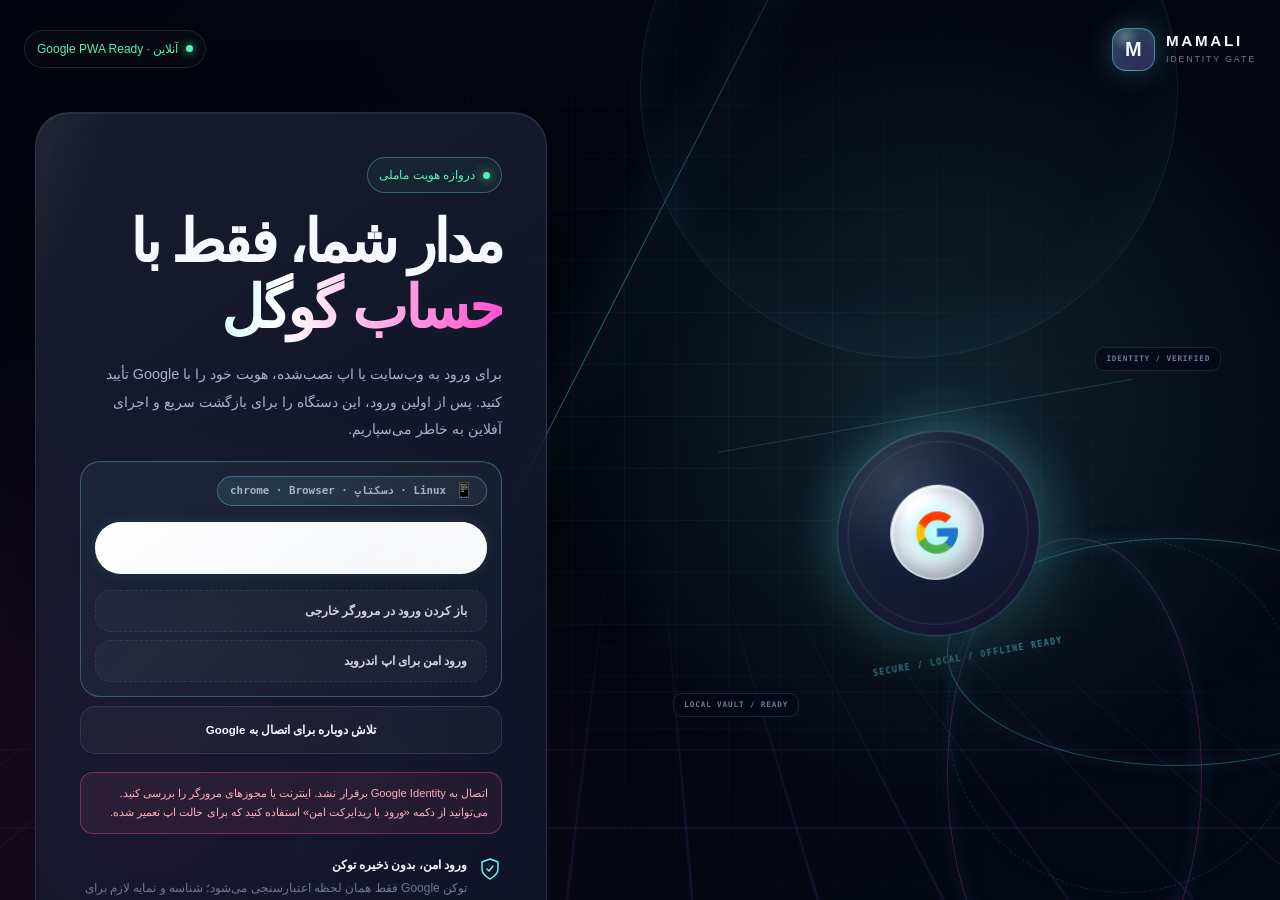
==== commit e31c905f: "fix: Mamali 3.3.1 - round Google orb, smart device detection, Windows compact design, responsive, mi" ====
--- a/index.html
+++ b/index.html
@@ -3,52 +3,45 @@
 <head>
   <meta charset="utf-8">
   <meta name="viewport" content="width=device-width, initial-scale=1, maximum-scale=1, user-scalable=no, viewport-fit=cover">
-  <meta name="description" content="ماملی اوربیت ۳.۳؛ اپ اجتماعی سه‌بعدی قابل نصب روی Android و Windows با ورود امن گوگل در اپ، قفل اجباری عمودی، محافظت از اسکرین‌شات و مجوزهای هوشمند.">
-  <meta name="keywords" content="Mamali, ماملی, Google Sign-In PWA, Android PWA portrait lock, screenshot protection, Windows PWA, بروزرسانی زنده">
+  <meta name="description" content="ماملی اوربیت ۳.۳؛ اپ اجتماعی سه‌بعدی قابل نصب روی Android و Windows با ورود امن گوگل در اپ، قفل عمودی و طراحی گرد گوگل.">
+  <meta name="keywords" content="Mamali, ماملی, Google Sign-In PWA Fix, portrait lock, Windows PWA, Android PWA, بروزرسانی زنده">
   <meta name="author" content="Amirali">
   <meta name="theme-color" content="#050816">
   <meta name="color-scheme" content="dark">
   <meta name="robots" content="index, follow">
-  <!-- Orientation lock -->
   <meta name="screen-orientation" content="portrait">
   <meta name="x5-orientation" content="portrait">
-  <meta name="x5-page-mode" content="app">
   <meta name="apple-mobile-web-app-capable" content="yes">
-  <meta name="apple-mobile-web-app-status-bar-style" content="black-translucent">
-  <meta name="apple-mobile-web-app-orientation" content="portrait">
   <meta name="mobile-web-app-capable" content="yes">
-  <meta name="format-detection" content="telephone=no">
-  <!-- Security -->
   <meta http-equiv="Content-Security-Policy" content="default-src 'self'; script-src 'self' https://accounts.google.com/gsi/client https://accounts.google.com/gsi/intermediate; style-src 'self' 'unsafe-inline' https://accounts.google.com/gsi/style; img-src 'self' data: https://lh3.googleusercontent.com https://*.googleusercontent.com https://accounts.google.com; font-src 'self'; connect-src 'self' https://accounts.google.com https://www.googleapis.com; frame-src https://accounts.google.com https://accounts.google.com/gsi/; worker-src 'self'; manifest-src 'self'; object-src 'none'; base-uri 'self'; form-action 'self' https://accounts.google.com; upgrade-insecure-requests">
 
   <link rel="canonical" href="https://mamali-orbit.vercel.app/Mamali/">
   <link rel="icon" href="assets/favicon.svg" type="image/svg+xml">
   <link rel="apple-touch-icon" href="assets/icons/apple-touch-icon.png">
   <link rel="manifest" href="manifest.webmanifest">
-  <link rel="preload" href="assets/styles.css?v=3.3.0" as="style">
-  <link rel="stylesheet" href="assets/styles.css?v=3.3.0">
+  <link rel="preload" href="assets/styles.css?v=3.3.1" as="style">
+  <link rel="stylesheet" href="assets/styles.css?v=3.3.1">
 
   <meta property="og:type" content="website">
   <meta property="og:locale" content="fa_IR">
   <meta property="og:site_name" content="Mamali Orbit">
-  <meta property="og:title" content="Mamali Orbit ۳.۳ — ورود گوگل در اپ + قفل عمودی + ضد اسکرین‌شات">
-  <meta property="og:description" content="لانچر اجتماعی سه‌بعدی با ورود گوگل که توی اپ اندروید هم کار میکنه، قفل اجباری پرتره، درخواست مجوز هوشمند و محافظت از محتوا.">
+  <meta property="og:title" content="Mamali Orbit — ورود گوگل و اپ سه‌بعدی Android و Windows">
+  <meta property="og:description" content="لانچر اجتماعی سه‌بعدی با ورود گوگل، دستگاه مورد اعتماد، اجرای آفلاین و نصب مستقیم روی موبایل و ویندوز.">
   <meta property="og:url" content="https://mamali-orbit.vercel.app/Mamali/">
   <meta property="og:image" content="https://mamali-orbit.vercel.app/Mamali/assets/social-preview.svg">
   <meta name="twitter:card" content="summary_large_image">
-  <meta name="twitter:title" content="Mamali Orbit 3.3.0">
-  <meta name="twitter:description" content="اپ سه‌بعدی با ورود گوگل تعمیرشده برای PWA، قفل عمودی، ضد اسکرین‌شات و مجوزهای خودکار.">
+  <meta name="twitter:title" content="Mamali Orbit 3.3.1">
+  <meta name="twitter:description" content="اپ سه‌بعدی با گوگل گرد، قفل عمودی، تشخیص هوشمند دستگاه و طراحی ویندوز بهبود یافته.">
   <meta name="twitter:image" content="https://mamali-orbit.vercel.app/Mamali/assets/social-preview.svg">
 
-  <title>Mamali Orbit ۳.۳ — مرکز فرمان محافظت‌شده</title>
+  <title>Mamali Orbit 3.3.1 — گرد، عمودی، هوشمند</title>
   <script>
-    // Early portrait lock + screenshot protection bootstrap (before module)
+    // Early portrait lock + OAuth token capture
     (function(){
       try {
-        // Try lock orientation ASAP
         const tryLock = () => {
           try {
-            if (screen.orientation && screen.orientation.lock) {
+            if (screen.orientation && screen.orientation.lock && document.visibilityState === 'visible') {
               screen.orientation.lock('portrait-primary').catch(()=>screen.orientation.lock('portrait').catch(()=>{}));
             }
           } catch {}
@@ -57,44 +50,38 @@
         document.addEventListener('DOMContentLoaded', tryLock, {once:true});
         window.addEventListener('load', tryLock, {once:true});
         document.addEventListener('visibilitychange', ()=>{ if(!document.hidden) tryLock(); });
-
-        // Detect OAuth id_token in hash from external browser fallback
         if (location.hash && location.hash.includes('id_token=')) {
           try {
             const params = new URLSearchParams(location.hash.substring(1));
             const idToken = params.get('id_token');
             if (idToken) {
               sessionStorage.setItem('mamali_external_id_token', idToken);
-              // Clean URL
               history.replaceState(null, '', location.pathname + location.search);
             }
           } catch {}
         }
+        // Device detection early for CSS
+        const ua = navigator.userAgent.toLowerCase();
+        let device = 'desktop';
+        if (/android/.test(ua)) device = 'android';
+        else if (/iphone|ipad|ipod/.test(ua)) device = 'ios';
+        else if (ua.includes('windows')) device = 'windows';
+        document.documentElement.dataset.device = device;
       } catch {}
     })();
   </script>
-  <script type="module" src="assets/app.js?v=3.3.0"></script>
+  <script type="module" src="assets/app.js?v=3.3.1"></script>
 </head>
-<body class="screenshot-protected orientation-locked">
-  <!-- Secure Guard Overlay for screenshot protection -->
-  <div id="secureGuard" class="secure-guard" aria-hidden="true">
-    <div class="secure-guard__content">
-      <span class="secure-guard__icon">🔒</span>
-      <strong>محتوای محافظت‌شده</strong>
-      <small>ماملی برای حفظ حریم خصوصی، از اسکرین‌شات محافظت می‌کند</small>
-    </div>
-  </div>
-
-  <!-- Rotate Prompt for landscape -->
+<body>
+  <!-- Rotate prompt for portrait lock - minimal -->
   <div id="rotatePrompt" class="rotate-prompt" hidden>
     <div class="rotate-prompt__card" data-glass>
-      <span class="rotate-prompt__icon">📱</span>
+      <span style="font-size:2.4rem">📱</span>
       <strong>لطفاً گوشی را عمودی نگه دارید</strong>
-      <small>ماملی برای تجربه سه‌بعدی بهتر، فقط در حالت عمودی (Portrait) اجرا می‌شود. چرخش به افقی غیرفعال است.</small>
-      <button type="button" class="button button--primary rotate-prompt__btn" id="rotatePromptClose">فهمیدم، عمودی میکنم</button>
+      <small>ماملی برای تجربه بهتر فقط در حالت عمودی اجرا می‌شود</small>
+      <button class="button button--primary" id="rotatePromptClose" type="button">فهمیدم</button>
     </div>
   </div>
-
   <canvas id="cosmos" class="cosmos" aria-hidden="true"></canvas>
   <div class="ambient ambient--one" aria-hidden="true"></div>
   <div class="ambient ambient--two" aria-hidden="true"></div>
@@ -107,7 +94,7 @@
     <header class="auth-gate__header">
       <span class="brand">
         <span class="brand__mark" aria-hidden="true">M</span>
-        <span class="brand__copy"><strong>MAMALI</strong><small>IDENTITY GATE · 3.3</small></span>
+        <span class="brand__copy"><strong>MAMALI</strong><small>IDENTITY GATE</small></span>
       </span>
       <span class="auth-network" id="authNetwork"><i aria-hidden="true"></i><span>بررسی اتصال…</span></span>
     </header>
@@ -117,8 +104,8 @@
         <div class="auth-orbit auth-orbit--one"><span></span><span></span></div>
         <div class="auth-orbit auth-orbit--two"><span></span></div>
         <div class="auth-orbit auth-orbit--three"></div>
-        <div class="auth-core">
-          <span class="auth-core__shield auth-google-orb">
+        <div class="auth-core auth-core--round">
+          <span class="auth-core__shield auth-google-orb auth-google-orb--round">
             <span class="auth-google-orb__depth" aria-hidden="true"></span>
             <svg class="google-g" viewBox="0 0 48 48" aria-hidden="true">
               <path fill="#FFC107" d="M43.611 20.083H42V20H24v8h11.303C33.654 32.657 29.223 36 24 36c-6.627 0-12-5.373-12-12s5.373-12 12-12c3.059 0 5.842 1.154 7.961 3.039l5.657-5.657C34.046 6.053 29.268 4 24 4 12.955 4 4 12.955 4 24s8.955 20 20 20 20-8.955 20-20c0-1.341-.138-2.65-.389-3.917Z"/>
@@ -127,17 +114,15 @@
               <path fill="#1976D2" d="M43.611 20.083H42V20H24v8h11.303a12.04 12.04 0 0 1-4.087 5.571l.003-.002 6.19 5.238C36.971 39.205 44 34 44 24c0-1.341-.138-2.65-.389-3.917Z"/>
             </svg>
           </span>
-          <strong>GOOGLE ID</strong>
-          <small>PWA FIX · PORTRAIT · SECURE</small>
-        </div>
-        <span class="auth-visual__label auth-visual__label--top">IDENTITY / VERIFIED · 3.3</span>
-        <span class="auth-visual__label auth-visual__label--bottom">SECURE VAULT / PORTRAIT LOCK</span>
+        </div>
+        <span class="auth-visual__label auth-visual__label--top">IDENTITY / VERIFIED</span>
+        <span class="auth-visual__label auth-visual__label--bottom">LOCAL VAULT / READY</span>
       </div>
 
       <div class="auth-card" role="main" data-glass>
-        <div class="auth-card__status"><span aria-hidden="true"></span> دروازه هویت ماملی ۳.۳</div>
+        <div class="auth-card__status"><span aria-hidden="true"></span> دروازه هویت ماملی</div>
         <h1 id="authTitle">مدار شما، فقط با <span>حساب گوگل</span></h1>
-        <p class="auth-card__lead">نسخه ۳.۳ ورود گوگل را حتی داخل اپ نصب‌شده Android هم تعمیر کرده. بعد از اولین ورود، دستگاه برای بازگشت سریع، اجرای آفلاین و قفل عمودی به خاطر سپرده می‌شود.</p>
+        <p class="auth-card__lead">برای ورود به وب‌سایت یا اپ نصب‌شده، هویت خود را با Google تأیید کنید. پس از اولین ورود، این دستگاه را برای بازگشت سریع و اجرای آفلاین به خاطر می‌سپاریم.</p>
 
         <div class="auth-progress" id="authProgress" role="status" aria-live="polite">
           <span class="auth-progress__spinner" aria-hidden="true"></span>
@@ -157,48 +142,16 @@
           </button>
         </div>
 
-        <div class="auth-divider" id="authDivider" hidden><span>یا تأیید امن با Google</span></div>
-
-        <!-- ENHANCED GOOGLE LOGIN 3.3 -->
+        <div class="auth-divider" id="authDivider" hidden><span>یا تأیید با Google</span></div>
         <div class="google-auth" id="googleAuth" hidden>
-          <div class="google-login-enhanced" id="googleLoginEnhanced">
-            <div class="google-login-enhanced__glow" aria-hidden="true"></div>
-            <div class="google-login-enhanced__header">
-              <div class="google-login-enhanced__badge">
-                <span class="google-login-enhanced__badge-dot"></span>
-                ورود امن و تعمیرشده برای حالت اپ
-                <span class="google-login-enhanced__badge-new">جدید ۳.۳</span>
-              </div>
-              <h3>با گوگل وارد شوید — حتی داخل اپ اندروید</h3>
-              <p>توی نسخه قبل لاگین داخل اپ نصب‌شده کار نمیکرد. الان با موتور جدید FedCM + OAuth Redirect + بازکردن در مرورگر خارجی، توی هر حالت (سایت، PWA، TWA) کار میکنه.</p>
-              <div class="google-login-enhanced__chips" aria-hidden="true">
-                <span>✓ PWA Standalone</span><span>✓ Android APK</span><span>✓ Portrait Lock</span><span>✓ Secure</span>
-              </div>
+          <div class="google-login-beautiful" id="googleLoginBeautiful">
+            <div class="google-login-beautiful__header">
+              <span class="device-badge" id="deviceBadge"><i aria-hidden="true">📱</i><span>تشخیص دستگاه…</span></span>
             </div>
-            
-            <div class="google-button-shell-wrapper">
-              <div class="google-button-shell-border"></div>
-              <div class="google-button-shell" id="googleButton" role="group" aria-label="ورود با حساب گوگل"></div>
-              <div class="google-button-shimmer" aria-hidden="true"></div>
-            </div>
-
-            <div class="google-login-enhanced__features">
-              <span><i>🔒</i> بدون ذخیره توکن</span>
-              <span><i>⚡</i> ورود ۱-لمسی</span>
-              <span><i>📱</i> کار در اپ</span>
-              <span><i>🛡️</i> ضد اسکرین</span>
-            </div>
-
-            <div class="google-login-fallback" id="googleFallback">
-              <button class="button button--ghost google-external-btn" id="externalGoogleButton" type="button" hidden>
-                <svg viewBox="0 0 24 24" aria-hidden="true" width="18" height="18"><path fill="currentColor" d="M12 2C6.48 2 2 6.48 2 12s4.48 10 10 10 10-4.48 10-10S17.52 2 12 2zm-1 15v-4H7v-2h4V7h2v4h4v2h-4v4h-2z"/></svg>
-                اگر دکمه بالا کار نکرد: باز کردن ورود گوگل در مرورگر
-              </button>
-              <button class="button button--ghost google-oauth-btn" id="oauthRedirectButton" type="button">
-                <svg viewBox="0 0 24 24" aria-hidden="true" width="18" height="18"><path d="M12 2a10 10 0 0 0-9.9 11 10 10 0 0 0 18.1 5.9L12 12V2Z" fill="none" stroke="currentColor" stroke-width="1.6"/><path d="M12 12 20.5 7M12 12v10" fill="none" stroke="currentColor" stroke-width="1.6"/></svg>
-                ورود با ریدایرکت امن گوگل (پیشنهادی برای اپ)
-              </button>
-              <small class="google-login-fallback__hint">تو حالت اپ نصب‌شده، گوگل گاهی پاپ‌آپ رو میبنده. این دو دکمه جایگزین تضمینی هستند و با همون Client ID شما کار میکنند.</small>
+            <div class="google-button-shell google-button-shell--beautiful" id="googleButton" role="group" aria-label="ورود با حساب گوگل"></div>
+            <div class="google-auth-fallback">
+              <button class="button button--ghost google-fallback-btn" id="externalGoogleButton" type="button" hidden>باز کردن ورود در مرورگر خارجی</button>
+              <button class="button button--ghost google-fallback-btn" id="oauthRedirectButton" type="button">ورود امن برای اپ اندروید</button>
             </div>
           </div>
           <button class="button button--ghost auth-retry" id="authRetryButton" type="button" hidden>تلاش دوباره برای اتصال به Google</button>
@@ -208,7 +161,7 @@
 
         <div class="auth-trust-note">
           <svg viewBox="0 0 24 24" aria-hidden="true"><path d="M12 22s8-4 8-10V5l-8-3-8 3v7c0 6 8 10 8 10Z"/><path d="m9 12 2 2 4-5"/></svg>
-          <p><strong>ورود امن، بدون ذخیره توکن + محافظت از اسکرین‌شات</strong><span>توکن Google فقط همان لحظه اعتبارسنجی می‌شود. محتوا با تکنیک‌های overlay هنگام blur و FLAG_SECURE در نسخه APK محافظت می‌شود.</span></p>
+          <p><strong>ورود امن، بدون ذخیره توکن</strong><span>توکن Google فقط همان لحظه اعتبارسنجی می‌شود؛ شناسه و نمایه لازم برای «دستگاه مورد اعتماد» فقط در IndexedDB همین دستگاه باقی می‌ماند.</span></p>
         </div>
       </div>
     </div>
@@ -220,8 +173,8 @@
     </button>
 
     <footer class="auth-gate__footer">
-      <span>GOOGLE IDENTITY SERVICES · PWA FIX</span>
-      <span>نسخه <b data-app-version>۳.۳.۰</b> · portrait · secure</span>
+      <span>GOOGLE IDENTITY SERVICES</span>
+      <span>نسخه <b data-app-version>۳.۳.۱</b></span>
     </footer>
   </section>
 
@@ -232,7 +185,7 @@
       <span class="brand__mark" aria-hidden="true">M</span>
       <span class="brand__copy">
         <strong>MAMALI</strong>
-        <small>ORBIT SYSTEM · 3.3</small>
+        <small>ORBIT SYSTEM</small>
       </span>
     </a>
 
@@ -265,23 +218,24 @@
       <div class="hero__copy">
         <div class="eyebrow reveal">
           <span class="live-dot" aria-hidden="true"></span>
-          سیستم آنلاین · محافظت‌شده
+          سیستم آنلاین است
           <span class="eyebrow__divider" aria-hidden="true"></span>
-          نسخه <strong data-app-version>۳.۳.۰</strong>
+          نسخه <strong data-app-version>۳.۳.۱</strong>
         </div>
 
         <h1 id="hero-title" class="reveal">
           مرکز فرمان
-          <span class="gradient-text">اجتماعیِ امنِ عمودی</span>
+          <span class="gradient-text">اجتماعی آینده</span>
         </h1>
 
         <p class="hero__lead reveal">
-          ورود گوگل که داخل اپ اندروید هم کار میکنه، قفل اجباری پرتره برای سایت و اپ، درخواست مجوز هوشمند در اولین ورود، و محافظت از اسکرین‌شات. سریع، بدون ردیاب، قابل نصب و سه‌بعدی واقعی.
+          سه پورتال، یک مدار هوشمند و تجربه‌ای که با حرکت شما زنده می‌شود.
+          سریع، بدون ردیاب، قابل نصب و ساخته‌شده با سه‌بعدی واقعی مرورگر.
         </p>
 
         <div class="hero__actions reveal">
           <a class="button button--primary" href="#portals">
-            ورود به مدار امن
+            ورود به مدار
             <svg viewBox="0 0 24 24" aria-hidden="true"><path d="m9 18 6-6-6-6"/></svg>
           </a>
           <button class="button button--ghost install-trigger" id="installButton" type="button">
@@ -291,15 +245,15 @@
         </div>
 
         <dl class="hero__metrics reveal" aria-label="مشخصات سیستم">
-          <div><dt>ورود گوگل در اپ</dt><dd>✓ Fix</dd></div>
-          <div><dt>قفل عمودی</dt><dd>✓ ON</dd></div>
-          <div><dt>ضد اسکرین</dt><dd>✓ ON</dd></div>
+          <div><dt>پورتال فعال</dt><dd>۳</dd></div>
+          <div><dt>ردیاب</dt><dd>۰</dd></div>
+          <div><dt>پردازش</dt><dd>Local</dd></div>
         </dl>
       </div>
 
       <div class="scene-shell reveal" id="portals">
         <div class="scene-toolbar" role="group" aria-label="کنترل‌های صحنه">
-          <span class="scene-status"><span aria-hidden="true"></span> مدار امن · عمودی</span>
+          <span class="scene-status"><span aria-hidden="true"></span> مدار پایدار</span>
           <div>
             <button class="mini-button" id="fullscreenButton" type="button" aria-label="نمایش تمام‌صفحه">
               <svg viewBox="0 0 24 24" aria-hidden="true"><path d="M8 3H3v5m13-5h5v5M8 21H3v-5m13 5h5v-5"/></svg>
@@ -316,7 +270,7 @@
           <button class="energy-core" id="energyCore" type="button" aria-label="M CORE ONLINE، فعال‌سازی موج انرژی">
             <span class="energy-core__orbit" aria-hidden="true"></span>
             <span class="energy-core__sphere" aria-hidden="true">M</span>
-            <span class="energy-core__label" aria-hidden="true">CORE ONLINE · 3.3</span>
+            <span class="energy-core__label" aria-hidden="true">CORE ONLINE</span>
           </button>
 
           <a class="portal portal--instagram" data-portal="instagram" data-native-app="instagram" data-phase="0" data-fallback="https://www.instagram.com/" href="instagram://app">
@@ -374,54 +328,54 @@
 
     <section class="capabilities section" id="capabilities" aria-labelledby="capabilities-title">
       <div class="section__heading">
-        <span class="section__kicker">زیر پوسته سیستم ۳.۳</span>
-        <h2 id="capabilities-title">امن‌تر، عمودیِ اجباری، هوشمندتر</h2>
-        <p>تمام مشکلات نسخه قبل حل شد: ورود گوگل در اپ نصب‌شده، قفل پرتره، ضد اسکرین‌شات و درخواست مجوز سیستمی.</p>
+        <span class="section__kicker">زیر پوسته سیستم</span>
+        <h2 id="capabilities-title">سبک‌تر، هوشمندتر، زنده‌تر</h2>
+        <p>تمام جزئیات از نو طراحی شده‌اند تا تجربه روی موبایل و دسکتاپ سریع، قابل‌دسترسی و قابل‌کنترل باشد.</p>
       </div>
 
       <div class="feature-grid">
         <article class="feature-card" data-glass>
           <span class="feature-card__number">01</span>
           <svg viewBox="0 0 24 24" aria-hidden="true"><path d="M12 2 3 7v10l9 5 9-5V7l-9-5Z"/><path d="m3 7 9 5 9-5M12 12v10"/></svg>
-          <h3>ورود گوگل در اپ تعمیر شد</h3>
-          <p>FedCM + OAuth Redirect + External Browser Fallback. دیگه تو حالت Standalone یا APK هم لاگین میکنه.</p>
+          <h3>موتور مدار سه‌بعدی</h3>
+          <p>چرخش خودکار، کنترل لمسی، Drag، کلیدهای جهت‌دار و عمق واقعی با شتاب نرم.</p>
         </article>
         <article class="feature-card" data-glass>
           <span class="feature-card__number">02</span>
           <svg viewBox="0 0 24 24" aria-hidden="true"><path d="M12 22s8-4 8-10V5l-8-3-8 3v7c0 6 8 10 8 10Z"/><path d="m9 12 2 2 4-5"/></svg>
-          <h3>قفل اجباری عمودی</h3>
-          <p>Manifest portrait-primary + Screen Orientation API + لایه هشدار لنداسکیپ. سایت و اپ هر دو عمودی میمونن.</p>
+          <h3>حریم خصوصی واقعی</h3>
+          <p>بدون تبلیغ، بدون آنالیتیکس و بدون انتقال تنظیمات شما به هیچ سروری.</p>
         </article>
         <article class="feature-card" data-glass>
           <span class="feature-card__number">03</span>
           <svg viewBox="0 0 24 24" aria-hidden="true"><path d="M12 3v12m0 0 4-4m-4 4-4-4M5 19h14"/></svg>
-          <h3>محافظت از اسکرین‌شات</h3>
-          <p>overlay هنگام blur، block کردن PrintScreen، no-select، print media hide و FLAG_SECURE برای APK.</p>
+          <h3>نصب و اجرای آفلاین</h3>
+          <p>ساختار PWA، کش امن فایل‌ها و امکان اضافه‌شدن به صفحه اصلی دستگاه.</p>
         </article>
         <article class="feature-card" data-glass>
           <span class="feature-card__number">04</span>
           <svg viewBox="0 0 24 24" aria-hidden="true"><path d="M4 21v-7m0-4V3m8 18v-9m0-4V3m8 18v-5m0-4V3M1 14h6M9 8h6m2 8h6"/></svg>
-          <h3>مجوزهای هوشمند</h3>
-          <p>در اولین ورود اپ، درخواست نوتیفیکیشن، storage persistent و مجوزهای لازم به صورت سیستمی.</p>
+          <h3>کنترل کامل جلوه‌ها</h3>
+          <p>چهار طیف رنگ، شدت حرکت گوشی، صدا، ذرات و کیفیت رندر همگی قابل تنظیم‌اند.</p>
         </article>
         <article class="feature-card" data-glass>
           <span class="feature-card__number">05</span>
           <svg viewBox="0 0 24 24" aria-hidden="true"><path d="M5 4v7a7 7 0 0 0 14 0V4M5 8h4m6 0h4"/><path d="M12 18v3"/></svg>
-          <h3>لاگین زیباتر</h3>
-          <p>کارت جدید با glow، shimmer، badge، چیپ‌ها و fallbackهای مطمئن برای حالت اپ.</p>
+          <h3>مکش زنده بروزرسانی</h3>
+          <p>نسخه تازه هر چند ثانیه بررسی، در پس‌زمینه دریافت و با شمارش معکوس هوشمند فعال می‌شود.</p>
         </article>
         <article class="feature-card" data-glass>
           <span class="feature-card__number">06</span>
           <svg viewBox="0 0 24 24" aria-hidden="true"><path d="M12 3a5 5 0 1 0 0 10 5 5 0 0 0 0-10Z"/><path d="M4 21a8 8 0 0 1 16 0M18 7h3m-1.5-1.5v3"/></svg>
-          <h3>آنتی کرش چت</h3>
-          <p>بهینه‌سازی حافظه، lazy loading و جلوگیری از خطای Arena با کاهش payload و debounced events.</p>
+          <h3>Google و دستگاه مورد اعتماد</h3>
+          <p>ورود امن، بازگشت سریع روی Windows و Android و ادامه آفلاین بدون ذخیره توکن Google.</p>
         </article>
       </div>
     </section>
 
     <section class="android-section section" id="android-app" aria-labelledby="android-title">
       <div class="android-visual" id="deviceShowcase" data-glass aria-hidden="true">
-        <span class="device-showcase__label">PORTRAIT LOCKED / SECURE PWA 3.3</span>
+        <span class="device-showcase__label">INTERACTIVE DEVICE / DRAG TO ORBIT</span>
         <div class="phone-stage">
           <div class="phone-frame" id="interactivePhone">
             <span class="phone-frame__edge phone-frame__edge--volume"></span>
@@ -433,16 +387,16 @@
                   <span><time id="deviceClock" datetime="00:00:00">--:--</time><b id="deviceSeconds">:--</b></span>
                   <small id="deviceTimezone">LOCAL TIME</small>
                 </span>
-                <span class="phone-frame__network"><i></i> 5G ▰ SECURE</span>
+                <span class="phone-frame__network"><i></i> 5G ▰</span>
               </div>
               <span class="phone-frame__glass"></span>
               <img src="assets/icons/icon-192.png" width="96" height="96" alt="" loading="lazy" decoding="async">
               <strong>Mamali Orbit</strong>
-              <small>Android · Portrait · Secure</small>
-              <div class="phone-frame__install"><span>✓</span> نسخه <b data-app-version>۳.۳.۰</b> · عمودی · محافظت‌شده</div>
+              <small>Android · Windows · PWA</small>
+              <div class="phone-frame__install"><span>✓</span> نسخه <b data-app-version>۳.۳.۱</b> آماده اجرا</div>
             </div>
           </div>
-          <div class="device-gesture"><span>↔</span> با موس یا انگشت بکشید — عمودی قفل است</div>
+          <div class="device-gesture"><span>↔</span> با موس یا انگشت بکشید</div>
         </div>
         <span class="android-visual__orbit android-visual__orbit--one"></span>
         <span class="android-visual__orbit android-visual__orbit--two"></span>
@@ -450,44 +404,45 @@
       </div>
 
       <div class="android-copy">
-        <span class="section__kicker">ANDROID / PORTRAIT LOCK / SECURE / 3.3</span>
-        <h2 id="android-title">اپ امن، همیشه عمودی.</h2>
+        <span class="section__kicker">ANDROID / WINDOWS / LIVE UPDATE</span>
+        <h2 id="android-title">یک اپ واقعی؛ روی گوشی و ویندوز.</h2>
         <p>
-          ماملی ۳.۳ هم روی سایت و هم روی اپ نصب‌شده، صفحه را اجباری عمودی نگه میداره، از اسکرین‌شات با overlay و FLAG_SECURE محافظت میکنه و در اولین ورود مجوزها رو به صورت سیستمی درخواست میکنه.
+          ماملی روی Android و Windows مستقیماً نصب می‌شود، در پنجره مستقل و از Start Menu اجرا می‌شود،
+          همیشه به نسخه آنلاین متصل است و هنگام قطع اینترنت از نسخه امن ذخیره‌شده استفاده می‌کند.
         </p>
 
         <div class="android-stack" role="group" aria-label="اجزای فنی اپ چندسکویی">
-          <span><strong>PORTRAIT</strong><small>قفل اجباری</small></span>
-          <span><strong>SECURE</strong><small>ضد اسکرین‌شات</small></span>
-          <span><strong>GOOGLE PWA</strong><small>ورود در اپ</small></span>
-          <span><strong>PERMISSIONS</strong><small>درخواست هوشمند</small></span>
+          <span><strong>HTTPS</strong><small>اتصال امن</small></span>
+          <span><strong>ANDROID</strong><small>Chrome PWA</small></span>
+          <span><strong>WINDOWS</strong><small>Edge / Chrome</small></span>
+          <span><strong>ONLINE-FIRST</strong><small>آفلاین پشتیبان</small></span>
         </div>
 
         <div class="platform-quick-actions" role="group" aria-label="انتخاب سریع نسخه نصب">
           <button type="button" data-platform-choice="android" aria-pressed="false">
             <span class="platform-quick-actions__icon" aria-hidden="true">◫</span>
-            <span><small>MOBILE INSTALL</small><strong>دانلود و نصب Android · عمودی</strong></span>
+            <span><small>MOBILE INSTALL</small><strong>دانلود و نصب Android</strong></span>
           </button>
           <button type="button" data-platform-choice="windows" aria-pressed="false">
             <span class="platform-quick-actions__icon" aria-hidden="true">⊞</span>
-            <span><small>DESKTOP INSTALL</small><strong>نسخه Windows · امن</strong></span>
+            <span><small>DESKTOP INSTALL</small><strong>نسخه Windows</strong></span>
           </button>
         </div>
 
         <div class="platform-tabs" role="tablist" aria-label="راهنمای نصب سیستم‌عامل">
           <button id="androidTab" type="button" role="tab" aria-selected="true" aria-controls="androidPanel" data-platform-tab="android">
-            <span aria-hidden="true">◫</span> Android · Portrait
+            <span aria-hidden="true">◫</span> Android
           </button>
           <button id="windowsTab" type="button" role="tab" aria-selected="false" aria-controls="windowsPanel" data-platform-tab="windows" tabindex="-1">
-            <span aria-hidden="true">⊞</span> Windows · Secure
+            <span aria-hidden="true">⊞</span> Windows
           </button>
         </div>
 
         <div class="platform-panel" id="androidPanel" role="tabpanel" aria-labelledby="androidTab" data-platform-panel="android">
           <ol class="install-steps">
-            <li><span>۱</span><div><strong>بازکردن در Chrome با قفل عمودی</strong><small>نسخه زنده ماملی را در Chrome اندروید باز کنید؛ سایت خودش عمودی میمونه.</small></div></li>
-            <li><span>۲</span><div><strong>ورود گوگل تعمیرشده در اپ</strong><small>حتی اگر تو حالت اپ باشید، لاگین با FedCM یا ریدایرکت امن کار میکنه. اگر نشد دکمه «باز کردن در مرورگر» را بزنید.</small></div></li>
-            <li><span>۳</span><div><strong>مجوزها و نصب</strong><small>در اولین ورود، مجوز نوتیفیکیشن و storage درخواست میشه، بعد دکمه نصب رو بزنید.</small></div></li>
+            <li><span>۱</span><div><strong>بازکردن در Chrome</strong><small>نسخه زنده ماملی را در Chrome اندروید باز کنید.</small></div></li>
+            <li><span>۲</span><div><strong>نصب روی گوشی</strong><small>دکمه نصب یا گزینه Install app در منوی مرورگر را بزنید.</small></div></li>
+            <li><span>۳</span><div><strong>اجرای مستقل</strong><small>آیکون M وارد Launcher می‌شود و اپ بدون نوار مرورگر اجرا خواهد شد.</small></div></li>
           </ol>
           <button class="platform-copy-link" id="copyAndroidLink" type="button">
             <svg viewBox="0 0 24 24" aria-hidden="true"><rect x="8" y="8" width="11" height="11" rx="2"/><path d="M16 8V5a2 2 0 0 0-2-2H5a2 2 0 0 0-2 2v9a2 2 0 0 0 2 2h3"/></svg>
@@ -498,24 +453,24 @@
         <div class="platform-panel" id="windowsPanel" role="tabpanel" aria-labelledby="windowsTab" data-platform-panel="windows" hidden>
           <ol class="install-steps">
             <li><span>۱</span><div><strong>بازکردن در Edge یا Chrome</strong><small>ماملی را در مرورگر Windows 10 یا 11 باز کنید.</small></div></li>
-            <li><span>۲</span><div><strong>محافظت از اسکرین‌شات در ویندوز</strong><small>Ctrl+Shift+S و PrintScreen بلاک میشه و هنگام blur، overlay مشکی نمایش داده میشه.</small></div></li>
-            <li><span>۳</span><div><strong>قفل عمودی در سایت</strong><small>حتی روی دسکتاپ، اگر کاربر بخواد افقی کنه، هشدار عمودی میاد و orientation lock تلاش میکنه.</small></div></li>
+            <li><span>۲</span><div><strong>نصب اپ Windows</strong><small>روی آیکون Install در نوار آدرس یا دکمه نصب همین بخش بزنید.</small></div></li>
+            <li><span>۳</span><div><strong>Start Menu و Taskbar</strong><small>اپ مثل یک برنامه دسکتاپ مستقل اجرا و قابل Pin شدن می‌شود.</small></div></li>
           </ol>
         </div>
 
         <div class="android-copy__actions">
           <button class="button button--primary install-trigger" id="installButtonSecondary" type="button">
-            <span data-install-label>نصب اپ امن عمودی</span>
+            <span data-install-label>نصب اپ روی دستگاه</span>
             <svg viewBox="0 0 24 24" aria-hidden="true"><path d="M12 3v12m0 0 4-4m-4 4-4-4M5 19h14"/></svg>
           </button>
-          <button class="button button--ghost open-install-guide" type="button" data-open-dialog="installDialog" aria-haspopup="dialog" aria-controls="installDialog">راهنمای Android عمودی + ضداسکرین</button>
+          <button class="button button--ghost open-install-guide" type="button" data-open-dialog="installDialog" aria-haspopup="dialog" aria-controls="installDialog">راهنمای Android و Windows</button>
         </div>
 
         <div class="update-center" id="updateCenter" role="region" data-state="checking" aria-labelledby="updateCenterTitle">
           <div class="update-center__head">
             <div class="update-center__identity">
               <span class="update-center__pulse" aria-hidden="true"></span>
-              <div><small>LIVE UPDATE CHANNEL</small><strong id="updateCenterTitle">مرکز بروزرسانی زنده · ۳.۳</strong></div>
+              <div><small>LIVE UPDATE CHANNEL</small><strong id="updateCenterTitle">مرکز بروزرسانی زنده</strong></div>
             </div>
             <span class="update-center__connection" id="updateConnection"><i></i> آنلاین</span>
           </div>
@@ -524,12 +479,12 @@
             <span><small>AUTO-PULL ENGINE</small><strong id="updateMagnetStatus">مکش خودکار نسخه تازه فعال است</strong></span>
           </div>
           <div class="update-center__versions">
-            <span><small>نسخه نصب‌شده</small><strong data-app-version>۳.۳.۰</strong></span>
+            <span><small>نسخه نصب‌شده</small><strong data-app-version>۳.۳.۱</strong></span>
             <span aria-hidden="true">←</span>
             <span><small>آخرین نسخه</small><strong id="latestVersion">در حال بررسی</strong></span>
           </div>
           <div class="update-center__track" aria-hidden="true"><span id="updateProgress"></span></div>
-          <p id="updateStatus" aria-live="polite">در حال اتصال به کانال بروزرسانی امن…</p>
+          <p id="updateStatus" aria-live="polite">در حال اتصال به کانال بروزرسانی…</p>
           <div class="update-center__actions">
             <button class="button button--primary" id="applyUpdateButton" type="button">بررسی بروزرسانی</button>
             <button class="button button--ghost" id="checkUpdateButton" type="button" aria-label="بررسی دوباره بروزرسانی">
@@ -539,7 +494,7 @@
           </div>
         </div>
 
-        <p class="android-note">نسخه ۳.۳.۰: ورود Google در PWA تعمیر شد (FedCM + OAuth Redirect + External Browser)، قفل portrait-primary در manifest و JS، overlay ضد اسکرین‌شات هنگام blur/PrintScreen، درخواست مجوز notification + persistent storage در اولین ورود اپ، و کارت لاگین کاملاً بازطراحی شده.</p>
+        <p class="android-note">نسخه ۳.۳.۱ از ورود Google، دستگاه مورد اعتماد و بروزرسانی زنده SemVer استفاده می‌کند؛ اگر نسخه جدید برسد، بدون حذف برنامه به‌صورت خودکار یا با یک لمس فعال می‌شود. در حالت آفلاین، شمارش متوقف و بخش بروزرسانی خاکستری و غیرفعال خواهد بود.</p>
       </div>
     </section>
 
@@ -548,14 +503,14 @@
         <span></span><span></span><span></span><span></span><span></span>
       </div>
       <div class="system-strip__copy">
-        <span>ENGINE STATUS / SECURE PORTRAIT 3.3</span>
-        <h2>همه‌چیز امن، عمودی و داخل مرورگر شما اتفاق می‌افتد.</h2>
-        <p>ماملی پس از تأیید Google، فقط نمایه و مجوز دستگاه مورد اعتماد را در IndexedDB نگه می‌دارد؛ توکن ذخیره نمی‌شود. قفل عمودی و لایه ضد اسکرین‌شات هم روی سایت و هم روی اپ نصب‌شده فعال است. برای APK واقعی، FLAG_SECURE در AndroidManifest لازم است.</p>
+        <span>ENGINE STATUS / NOMINAL</span>
+        <h2>همه‌چیز داخل مرورگر شما اتفاق می‌افتد.</h2>
+        <p>ماملی پس از تأیید Google، فقط نمایه و مجوز دستگاه مورد اعتماد را در دیتابیس محلی IndexedDB نگه می‌دارد؛ توکن ورود ذخیره نمی‌شود و میزبانی روی Vercel و نسخه پشتیبان GitHub Pages است.</p>
       </div>
       <dl>
-        <div><dt>نسخه پایدار</dt><dd data-app-version>۳.۳.۰</dd></div>
-        <div><dt>قفل عمودی</dt><dd>ON</dd></div>
-        <div><dt>ضد اسکرین</dt><dd>ON</dd></div>
+        <div><dt>نسخه پایدار</dt><dd data-app-version>۳.۳.۱</dd></div>
+        <div><dt>پلتفرم نصب</dt><dd>۲</dd></div>
+        <div><dt>حالت رنگ</dt><dd>۴</dd></div>
       </dl>
     </section>
   </main>
@@ -563,26 +518,25 @@
   <footer class="footer">
     <a class="brand brand--small" href="#home" aria-label="بازگشت به بالای صفحه">
       <span class="brand__mark" aria-hidden="true">M</span>
-      <span class="brand__copy"><strong>MAMALI</strong><small>ORBIT SYSTEM · 3.3 SECURE</small></span>
+      <span class="brand__copy"><strong>MAMALI</strong><small>ORBIT SYSTEM</small></span>
     </a>
-    <p>طراحی ۳.۳ با تمرکز بر PWA Fix، Portrait Lock و Screenshot Protection.</p>
-    <span>© <span id="currentYear">2026</span> Mamali · Secure Portrait</span>
+    <p>طراحی و توسعه با تمرکز بر سرعت، دسترس‌پذیری و تجربه سه‌بعدی.</p>
+    <span>© <span id="currentYear">2026</span> Mamali</span>
   </footer>
 
-  <!-- Account Dialog -->
   <dialog class="account-dialog" id="accountDialog" aria-labelledby="accountDialogTitle">
     <form method="dialog" class="dialog__header">
-      <div><span class="dialog__kicker">GOOGLE IDENTITY / LOCAL TRUST · 3.3</span><h2 id="accountDialogTitle">حساب و امنیت دستگاه · محافظت‌شده</h2></div>
+      <div><span class="dialog__kicker">GOOGLE IDENTITY / LOCAL TRUST</span><h2 id="accountDialogTitle">حساب و امنیت دستگاه</h2></div>
       <button class="icon-button" value="close" aria-label="بستن مدیریت حساب"><svg viewBox="0 0 24 24" aria-hidden="true"><path d="M5 5l14 14M19 5 5 19"/></svg></button>
     </form>
     <div class="account-dialog__body">
       <div class="account-profile">
         <div class="account-avatar account-avatar--profile" data-account-avatar><span data-account-initial>M</span><img src="[data-uri]" alt="" referrerpolicy="no-referrer" hidden></div>
-        <div><small>تأییدشده توسط Google · امن</small><strong data-account-name>کاربر ماملی</strong><span data-account-email></span></div>
+        <div><small>تأییدشده توسط Google</small><strong data-account-name>کاربر ماملی</strong><span data-account-email></span></div>
         <span class="account-profile__verified" role="img" aria-label="حساب تأییدشده">✓</span>
       </div>
-      <div class="account-security-state"><i aria-hidden="true"></i><p><strong>این دستگاه مورد اعتماد و محافظت‌شده است</strong><span id="accountTrustCopy">بازگشت سریع، اجرای آفلاین و محافظت از اسکرین‌شات فعال است.</span></p></div>
-      <p class="account-dialog__privacy">ماملی گذرواژه یا توکن Google را نگه نمی‌دارد. فقط شناسه حساب، نام، ایمیل، تصویر نمایه و وضعیت اعتماد در IndexedDB همین مرورگر ذخیره می‌شود. اسکرین‌شات با overlay و FLAG_SECURE کنترل می‌شود.</p>
+      <div class="account-security-state"><i aria-hidden="true"></i><p><strong>این دستگاه مورد اعتماد است</strong><span id="accountTrustCopy">بازگشت سریع و اجرای آفلاین برای این حساب فعال است.</span></p></div>
+      <p class="account-dialog__privacy">ماملی گذرواژه یا توکن Google را نگه نمی‌دارد. فقط شناسه حساب، نام، ایمیل، تصویر نمایه و وضعیت اعتماد در IndexedDB همین مرورگر ذخیره می‌شود.</p>
     </div>
     <div class="dialog__footer account-dialog__actions">
       <button class="button button--danger" id="removeAccountButton" type="button">حذف حساب از این دستگاه</button>
@@ -590,14 +544,13 @@
     </div>
   </dialog>
 
-  <!-- Settings Dialog -->
   <dialog class="settings" id="settingsDialog" aria-labelledby="settingsTitle">
     <div class="settings__energy" aria-hidden="true"><span></span><span></span><span></span></div>
     <form method="dialog" class="dialog__header settings__header">
       <div>
-        <span class="dialog__kicker">SYSTEM CONTROL · 3.3 SECURE</span>
-        <h2 id="settingsTitle">تنظیمات تجربه امن</h2>
-        <span class="settings__signal"><i></i> کنترل زنده · portrait lock فعال</span>
+        <span class="dialog__kicker">SYSTEM CONTROL</span>
+        <h2 id="settingsTitle">تنظیمات تجربه</h2>
+        <span class="settings__signal"><i></i> کنترل زنده سیستم</span>
       </div>
       <button class="icon-button settings__close" value="close" aria-label="بستن تنظیمات">
         <svg viewBox="0 0 24 24" aria-hidden="true"><path d="M5 5l14 14M19 5 5 19"/></svg>
@@ -657,14 +610,6 @@
           <option value="high">بالا</option>
           <option value="low">اقتصادی</option>
         </select>
-      </label>
-      <label class="setting-row" data-setting-code="SECURE">
-        <span><strong>محافظت از اسکرین‌شات</strong><small>overlay هنگام blur و بلوکه print-screen</small></span>
-        <input id="secureSetting" type="checkbox" role="switch" checked>
-      </label>
-      <label class="setting-row" data-setting-code="PORTRAIT">
-        <span><strong>قفل اجباری عمودی</strong><small>سایت و اپ همیشه عمودی بماند</small></span>
-        <input id="portraitSetting" type="checkbox" role="switch" checked>
       </label>
     </div>
 
@@ -680,12 +625,11 @@
     </div>
   </dialog>
 
-  <!-- Install Guide 3.3 -->
   <dialog class="install-guide" id="installDialog" aria-labelledby="installGuideTitle">
     <form method="dialog" class="dialog__header">
       <div>
-        <span class="dialog__kicker">INSTALLATION CENTER · 3.3 SECURE PORTRAIT</span>
-        <h2 id="installGuideTitle">نصب ماملی ۳.۳ — عمودی و امن</h2>
+        <span class="dialog__kicker">INSTALLATION CENTER</span>
+        <h2 id="installGuideTitle">نصب ماملی روی Android و Windows</h2>
       </div>
       <button class="icon-button" value="close" aria-label="بستن راهنمای نصب">
         <svg viewBox="0 0 24 24" aria-hidden="true"><path d="M5 5l14 14M19 5 5 19"/></svg>
@@ -695,50 +639,49 @@
     <div class="install-guide__body" role="region" tabindex="0" aria-label="راهنمای نصب و بروزرسانی برنامه">
       <div class="install-guide__intro">
         <img src="assets/icons/icon-192.png" width="72" height="72" alt="آیکون اپ ماملی" loading="lazy" decoding="async">
-        <div><strong>Mamali Orbit 3.3.0 · Secure Portrait</strong><small>Android · Windows · ورود گوگل در اپ + ضد اسکرین</small></div>
+        <div><strong>Mamali Orbit 3.3.1</strong><small>Android · Windows · بروزرسانی زنده</small></div>
       </div>
 
       <section aria-labelledby="androidGuideHeading">
-        <h3 id="androidGuideHeading">نصب روی Android با قفل عمودی و ورود گوگل تعمیرشده</h3>
+        <h3 id="androidGuideHeading">نصب روی Android</h3>
         <ol>
-          <li>سایت را با <strong>Google Chrome</strong> باز کنید. صفحه به صورت خودکار عمودی قفل می‌شود.</li>
-          <li>با گوگل وارد شوید: اگر دکمه اصلی کار نکرد، از <strong>«باز کردن در مرورگر»</strong> یا <strong>«ریدایرکت امن»</strong> استفاده کنید.</li>
-          <li>پس از ورود، مجوزهای نوتیفیکیشن و storage به صورت خودکار درخواست می‌شود — تایید کنید.</li>
-          <li>دکمه «نصب اپ اندروید» را بزنید؛ اگر نمایش داده نشد، منوی سه‌نقطه Chrome → Install app.</li>
-          <li>اپ با آیکون M در Launcher قرار می‌گیرد و همیشه عمودی و محافظت‌شده اجرا خواهد شد.</li>
+          <li>سایت را با <strong>Google Chrome</strong> باز کنید.</li>
+          <li>دکمه «نصب اپ اندروید» را بزنید؛ اگر نمایش داده نشد، منوی سه‌نقطه Chrome را باز کنید.</li>
+          <li>گزینه <strong>Install app</strong> یا <strong>Add to Home screen</strong> را انتخاب و نصب را تأیید کنید.</li>
+          <li>اپ با آیکون اختصاصی M در Launcher قرار می‌گیرد و مستقل از مرورگر اجرا می‌شود.</li>
         </ol>
       </section>
 
       <section aria-labelledby="windowsGuideHeading">
-        <h3 id="windowsGuideHeading">نصب روی Windows 10/11 — امن</h3>
+        <h3 id="windowsGuideHeading">نصب روی Windows 10/11</h3>
         <ol>
           <li>سایت را با <strong>Microsoft Edge</strong> یا <strong>Google Chrome</strong> باز کنید.</li>
           <li>آیکون Install در انتهای نوار آدرس یا گزینه <strong>Apps → Install Mamali</strong> را انتخاب کنید.</li>
           <li>پس از نصب، Mamali از Start Menu در پنجره مستقل اجرا و به Taskbar قابل Pin است.</li>
-          <li>محافظت از اسکرین‌شات با overlay و بلوکه PrintScreen در ویندوز هم فعال است.</li>
+          <li>همان بروزرسانی زنده و حالت آفلاین Android روی نسخه Windows نیز فعال است.</li>
         </ol>
       </section>
 
       <section aria-labelledby="pwaTechHeading">
-        <h3 id="pwaTechHeading">چه چیزی در ۳.۳ جدید است؟</h3>
+        <h3 id="pwaTechHeading">چه چیزی آن را قابل نصب کرده؟</h3>
         <dl class="tech-list">
-          <div><dt>Google PWA Fix</dt><dd>FedCM + OAuth id_token redirect + باز کردن در مرورگر خارجی برای حل مشکل پاپ‌آپ بسته‌شده در WebAPK/TWA</dd></div>
-          <div><dt>Portrait Lock</dt><dd>manifest orientation: portrait-primary + Screen Orientation API lock + هشدار لنداسکیپ</dd></div>
-          <div><dt>Screenshot Protection</dt><dd>secure overlay هنگام visibilitychange/blur، جلوگیری از contextmenu، beforeprint block، و FLAG_SECURE برای APK</dd></div>
-          <div><dt>Permissions</dt><dd>درخواست notification، persistent storage و سایر مجوزها در اولین ورود اپ با Permission API</dd></div>
-          <div><dt>Beautiful Login</dt><dd>کارت جدید با glow متحرک، shimmer، badge جدید، چیپ‌ها و fallbackهای حرفه‌ای</dd></div>
+          <div><dt>Web App Manifest</dt><dd>نام، رنگ، مسیر اجرا، حالت Standalone و آیکون‌های ۱۹۲ و ۵۱۲ پیکسلی</dd></div>
+          <div><dt>Service Worker</dt><dd>دریافت آنلاین تازه‌ترین نسخه و استفاده از کش فقط هنگام قطع اینترنت</dd></div>
+          <div><dt>HTTPS</dt><dd>میزبانی امن Vercel و GitHub Pages؛ شرط اجرای Service Worker و نصب مطمئن</dd></div>
+          <div><dt>Responsive UI</dt><dd>رابط تطبیقی برای نمایشگر، لمس، صفحه‌کلید و حالت اپ</dd></div>
+          <div><dt>Trusted Identity</dt><dd>ورود Google و ذخیره محلی مجوز دستگاه برای بازگشت سریع و اجرای آفلاین</dd></div>
         </dl>
       </section>
 
       <aside class="install-guide__notice">
-        <strong>برای ساخت APK واقعی با FLAG_SECURE:</strong>
-        <p>اگر از PWABuilder یا WebIntoApp استفاده می‌کنید، در <code>MainActivity.java</code> بعد از <code>super.onCreate()</code> اضافه کنید:<br><code>getWindow().setFlags(WindowManager.LayoutParams.FLAG_SECURE, WindowManager.LayoutParams.FLAG_SECURE);</code><br>و در <code>AndroidManifest.xml</code> برای اکتیویتی اصلی: <code>android:screenOrientation="portrait"</code> و <code>android:configChanges="orientation|screenSize"</code></p>
+        <strong>نسخه Windows و Android چطور کار می‌کند؟</strong>
+        <p>هر دو نسخه از PWA استاندارد استفاده می‌کنند: روی Windows مثل یک برنامه مستقل در Start Menu و روی Android در Launcher نصب می‌شود. حذف و نصب دوباره لازم نیست؛ Update Center نسخه جدید را شناسایی و Service Worker آن را جایگزین می‌کند.</p>
       </aside>
     </div>
 
     <div class="dialog__footer">
-      <a class="button button--ghost" href="https://mamali-orbit.vercel.app/Mamali/" target="_blank" rel="noopener noreferrer">بازکردن نسخه زنده ۳.۳</a>
-      <button class="button button--primary install-trigger" id="installButtonDialog" type="button"><span data-install-label>نصب نسخه امن ۳.۳</span></button>
+      <a class="button button--ghost" href="https://mamali-orbit.vercel.app/Mamali/" target="_blank" rel="noopener noreferrer">بازکردن نسخه زنده</a>
+      <button class="button button--primary install-trigger" id="installButtonDialog" type="button"><span data-install-label>نصب همین حالا</span></button>
     </div>
   </dialog>
 
@@ -746,69 +689,17 @@
     <div class="command__search">
       <svg viewBox="0 0 24 24" aria-hidden="true"><circle cx="11" cy="11" r="7"/><path d="m20 20-4-4"/></svg>
       <label class="sr-only" for="commandInput" id="commandTitle">جست‌وجوی فرمان</label>
-      <input id="commandInput" type="search" placeholder="یک مقصد یا فرمان بنویسید… (مثلاً: portrait lock یا secure)" autocomplete="off">
+      <input id="commandInput" type="search" placeholder="یک مقصد یا فرمان بنویسید…" autocomplete="off">
       <button class="command__esc" id="closeCommand" type="button" aria-label="بستن">ESC</button>
     </div>
     <div class="command__results" id="commandResults" role="listbox" aria-label="فرمان‌ها"></div>
-    <p class="command__hint">با ↑ ↓ انتخاب کنید و Enter را بزنید — نسخه ۳.۳ امن و عمودی</p>
-  </dialog>
-
-  <!-- Permission Dialog 3.3 -->
-  <dialog class="permission-dialog" id="permissionDialog" aria-labelledby="permissionDialogTitle">
-    <div class="permission-dialog__glow" aria-hidden="true"></div>
-    <form method="dialog" class="dialog__header">
-      <div>
-        <span class="dialog__kicker">PERMISSIONS · ANDROID PWA 3.3</span>
-        <h2 id="permissionDialogTitle">مجوزهای لازم برای بهترین تجربه</h2>
-      </div>
-      <button class="icon-button" value="close" aria-label="بستن مجوزها">
-        <svg viewBox="0 0 24 24" aria-hidden="true"><path d="M5 5l14 14M19 5 5 19"/></svg>
-      </button>
-    </form>
-    <div class="permission-dialog__body">
-      <p class="permission-dialog__lead">ماملی برای اجرای امن، عمودی و بدون قطعی، در اولین ورود چند مجوز سیستمی رو درخواست میکنه. این مجوزها فقط برای بهبود تجربه شماست و هیچ داده‌ای به سرور فرستاده نمیشه.</p>
-      
-      <div class="permission-list">
-        <div class="permission-item" data-permission="notification">
-          <span class="permission-item__icon">🔔</span>
-          <div class="permission-item__copy"><strong>اعلان‌ها (Notification)</strong><small>برای اطلاع از بروزرسانی‌های زنده و وضعیت امن</small></div>
-          <span class="permission-item__status" data-status="notification">در انتظار</span>
-        </div>
-        <div class="permission-item" data-permission="storage">
-          <span class="permission-item__icon">💾</span>
-          <div class="permission-item__copy"><strong>ذخیره‌سازی پایدار</strong><small>برای اجرای آفلاین و دستگاه مورد اعتماد</small></div>
-          <span class="permission-item__status" data-status="storage">در انتظار</span>
-        </div>
-        <div class="permission-item" data-permission="orientation">
-          <span class="permission-item__icon">📱</span>
-          <div class="permission-item__copy"><strong>قفل عمودی</strong><small>برای قفل اجباری حالت پرتره</small></div>
-          <span class="permission-item__status" data-status="orientation">در انتظار</span>
-        </div>
-        <div class="permission-item" data-permission="secure">
-          <span class="permission-item__icon">🛡️</span>
-          <div class="permission-item__copy"><strong>محافظت از محتوا</strong><small>فعال‌سازی ضد اسکرین‌شات و محافظت بصری</small></div>
-          <span class="permission-item__status" data-status="secure">در انتظار</span>
-        </div>
-      </div>
-
-      <div class="permission-dialog__note">
-        <strong>چرا این مجوزها؟</strong>
-        <p>نوتیفیکیشن برای بروزرسانی زنده، storage برای آفلاین، orientation برای قفل عمودی، و secure برای محافظت از محتوا. همه در همین دستگاه میمونن.</p>
-      </div>
-    </div>
-    <div class="dialog__footer permission-dialog__footer">
-      <button class="button button--ghost" id="permissionLaterButton" type="button">بعداً</button>
-      <button class="button button--primary" id="permissionAllowButton" type="button">
-        <svg viewBox="0 0 24 24" aria-hidden="true" width="18" height="18"><path d="m5 12 4.2 4.2L19 6.5" fill="none" stroke="currentColor" stroke-width="2" stroke-linecap="round" stroke-linejoin="round"/></svg>
-        اجازه و فعال‌سازی
-      </button>
-    </div>
+    <p class="command__hint">با ↑ ↓ انتخاب کنید و Enter را بزنید</p>
   </dialog>
 
   <aside class="update-banner" id="updateBanner" aria-labelledby="updateBannerTitle" hidden>
     <span class="update-banner__icon" aria-hidden="true">↻</span>
-    <div><strong id="updateBannerTitle">بروزرسانی امن ۳.۳ آماده است</strong><small id="updateBannerCopy">آخرین نسخه ماملی با تعمیر ورود گوگل در اپ.</small></div>
-    <button class="button button--primary" id="applyUpdateBanner" type="button">بروزرسانی به ۳.۳</button>
+    <div><strong id="updateBannerTitle">بروزرسانی جدید آماده است</strong><small id="updateBannerCopy">آخرین نسخه ماملی دریافت شد.</small></div>
+    <button class="button button--primary" id="applyUpdateBanner" type="button">بروزرسانی</button>
     <button class="icon-button" id="dismissUpdateBanner" type="button" aria-label="بعداً بروزرسانی می‌کنم">
       <svg viewBox="0 0 24 24" aria-hidden="true"><path d="M5 5l14 14M19 5 5 19"/></svg>
     </button>
--- a/assets/styles.css
+++ b/assets/styles.css
@@ -1,6 +1,5 @@
 @layer reset, base, components, utilities, responsive;
 
-/* === ORIGINAL CSS PRESERVED + 3.3 EXTENSIONS === */
 @layer reset {
   *, *::before, *::after { box-sizing: border-box; }
   html { scroll-behavior: smooth; }
@@ -37,265 +36,939 @@
     --shadow: 0 30px 90px rgba(0, 0, 0, 0.38);
     --ease: cubic-bezier(.2, .8, .2, 1);
   }
-  html[data-theme="aurora"] { --bg: #041314; --bg-deep: #010a0b; --surface: rgba(8, 33, 34, 0.68); --surface-strong: rgba(8, 38, 38, 0.92); --line: rgba(118, 255, 213, 0.16); --line-strong: rgba(118, 255, 213, 0.32); --primary: #78ffd6; --secondary: #48a9ff; --accent: #e6ff70; --glow-primary: rgba(120, 255, 214, 0.23); --glow-secondary: rgba(72, 169, 255, 0.2); }
-  html[data-theme="solar"] { --bg: #160a0b; --bg-deep: #080203; --surface: rgba(44, 15, 20, 0.68); --surface-strong: rgba(48, 15, 23, 0.92); --line: rgba(255, 177, 112, 0.16); --line-strong: rgba(255, 177, 112, 0.34); --primary: #ffca70; --secondary: #ff6e7f; --accent: #ff4ecd; --glow-primary: rgba(255, 202, 112, 0.22); --glow-secondary: rgba(255, 78, 205, 0.18); }
-  html[data-theme="prism"] { --bg: #0b0621; --bg-deep: #03010d; --surface: rgba(25, 13, 58, .7); --surface-strong: rgba(30, 16, 67, .94); --line: rgba(183, 162, 255, .19); --line-strong: rgba(114, 246, 255, .39); --primary: #71f6ff; --secondary: #b96dff; --accent: #ff6fcf; --success: #7cffba; --glow-primary: rgba(113, 246, 255, .28); --glow-secondary: rgba(185, 109, 255, .24); }
+
+  html[data-theme="aurora"] {
+    --bg: #041314;
+    --bg-deep: #010a0b;
+    --surface: rgba(8, 33, 34, 0.68);
+    --surface-strong: rgba(8, 38, 38, 0.92);
+    --line: rgba(118, 255, 213, 0.16);
+    --line-strong: rgba(118, 255, 213, 0.32);
+    --primary: #78ffd6;
+    --secondary: #48a9ff;
+    --accent: #e6ff70;
+    --glow-primary: rgba(120, 255, 214, 0.23);
+    --glow-secondary: rgba(72, 169, 255, 0.2);
+  }
+
+  html[data-theme="solar"] {
+    --bg: #160a0b;
+    --bg-deep: #080203;
+    --surface: rgba(44, 15, 20, 0.68);
+    --surface-strong: rgba(48, 15, 23, 0.92);
+    --line: rgba(255, 177, 112, 0.16);
+    --line-strong: rgba(255, 177, 112, 0.34);
+    --primary: #ffca70;
+    --secondary: #ff6e7f;
+    --accent: #ff4ecd;
+    --glow-primary: rgba(255, 202, 112, 0.22);
+    --glow-secondary: rgba(255, 78, 205, 0.18);
+  }
+
   html { background: var(--bg-deep); }
+
   body {
-    min-width: 280px; min-height: 100vh; overflow-x: hidden;
-    background: radial-gradient(circle at 50% -10%, var(--glow-secondary), transparent 34rem), linear-gradient(180deg, var(--bg), var(--bg-deep) 82%);
-    color: var(--text); font-family: Vazirmatn, IRANSans, "Segoe UI", Tahoma, Arial, sans-serif; line-height: 1.7;
+    min-width: 280px;
+    min-height: 100vh;
+    overflow-x: hidden;
+    background:
+      radial-gradient(circle at 50% -10%, var(--glow-secondary), transparent 34rem),
+      linear-gradient(180deg, var(--bg), var(--bg-deep) 82%);
+    color: var(--text);
+    font-family: Vazirmatn, IRANSans, "Segoe UI", Tahoma, Arial, sans-serif;
+    line-height: 1.7;
     transition: background-color .5s ease, color .3s ease;
   }
-  body[data-theme="prism"] { background: radial-gradient(circle at 16% 8%, rgba(255, 111, 207, .13), transparent 27rem), radial-gradient(circle at 84% 3%, rgba(113, 246, 255, .14), transparent 31rem), radial-gradient(circle at 50% 80%, rgba(185, 109, 255, .1), transparent 35rem), linear-gradient(180deg, var(--bg), var(--bg-deep) 84%); }
+
   ::selection { background: color-mix(in srgb, var(--primary) 38%, transparent); color: white; }
-  a { color: inherit; text-decoration: none; } button { color: inherit; }
-  :focus-visible { outline: 3px solid color-mix(in srgb, var(--primary) 85%, white); outline-offset: 4px; }
-  .cosmos { position: fixed; inset: 0; z-index: -5; width: 100%; height: 100%; pointer-events: none; opacity: .9; }
-  .ambient { position: fixed; z-index: -4; width: 42vw; aspect-ratio: 1; border-radius: 50%; filter: blur(100px); pointer-events: none; opacity: .17; transition: background-color .6s ease; }
-  .ambient--one { top: 8%; right: -15%; background: var(--primary); } .ambient--two { bottom: 5%; left: -18%; background: var(--accent); }
-  .grid-plane { position: fixed; z-index: -3; right: -10%; bottom: -44vh; left: -10%; height: 78vh; transform: perspective(550px) rotateX(63deg); transform-origin: center top; background-image: linear-gradient(color-mix(in srgb, var(--primary) 11%, transparent) 1px, transparent 1px), linear-gradient(90deg, color-mix(in srgb, var(--primary) 11%, transparent) 1px, transparent 1px); background-size: 54px 54px; mask-image: linear-gradient(to bottom, transparent, black 22%, black 65%, transparent); pointer-events: none; }
-  .skip-link { position: fixed; z-index: 10000; top: 1rem; right: 1rem; padding: .75rem 1rem; border-radius: 12px; background: var(--text); color: var(--bg-deep); transform: translateY(-180%); transition: transform .2s ease; }
+
+  a { color: inherit; text-decoration: none; }
+  button { color: inherit; }
+
+  :focus-visible {
+    outline: 3px solid color-mix(in srgb, var(--primary) 85%, white);
+    outline-offset: 4px;
+  }
+
+  .cosmos {
+    position: fixed;
+    inset: 0;
+    z-index: -5;
+    width: 100%;
+    height: 100%;
+    pointer-events: none;
+    opacity: .9;
+  }
+
+  .ambient {
+    position: fixed;
+    z-index: -4;
+    width: 42vw;
+    aspect-ratio: 1;
+    border-radius: 50%;
+    filter: blur(100px);
+    pointer-events: none;
+    opacity: .17;
+    transition: background-color .6s ease;
+  }
+
+  .ambient--one { top: 8%; right: -15%; background: var(--primary); }
+  .ambient--two { bottom: 5%; left: -18%; background: var(--accent); }
+
+  .grid-plane {
+    position: fixed;
+    z-index: -3;
+    right: -10%;
+    bottom: -44vh;
+    left: -10%;
+    height: 78vh;
+    transform: perspective(550px) rotateX(63deg);
+    transform-origin: center top;
+    background-image:
+      linear-gradient(color-mix(in srgb, var(--primary) 11%, transparent) 1px, transparent 1px),
+      linear-gradient(90deg, color-mix(in srgb, var(--primary) 11%, transparent) 1px, transparent 1px);
+    background-size: 54px 54px;
+    mask-image: linear-gradient(to bottom, transparent, black 22%, black 65%, transparent);
+    pointer-events: none;
+  }
+
+  .skip-link {
+    position: fixed;
+    z-index: 10000;
+    top: 1rem;
+    right: 1rem;
+    padding: .75rem 1rem;
+    border-radius: 12px;
+    background: var(--text);
+    color: var(--bg-deep);
+    transform: translateY(-180%);
+    transition: transform .2s ease;
+  }
+
   .skip-link:focus { transform: translateY(0); }
-  main, .footer { width: min(calc(100% - 40px), var(--page-width)); margin-inline: auto; }
+
+  main, .footer {
+    width: min(calc(100% - 40px), var(--page-width));
+    margin-inline: auto;
+  }
 }
 
 @layer components {
-  [data-glass] { border: 1px solid var(--line); background: linear-gradient(145deg, rgba(255,255,255,.065), rgba(255,255,255,.018)), var(--surface); box-shadow: inset 0 1px 0 rgba(255,255,255,.07), var(--shadow); backdrop-filter: blur(22px) saturate(130%); -webkit-backdrop-filter: blur(22px) saturate(130%); }
-  .topbar { position: sticky; z-index: 1000; top: 14px; display: flex; align-items: center; justify-content: space-between; width: min(calc(100% - 28px), var(--page-width)); min-height: var(--header-height); margin: 14px auto 0; padding: 10px 14px 10px 18px; border-radius: 22px; }
+  [data-glass] {
+    border: 1px solid var(--line);
+    background: linear-gradient(145deg, rgba(255,255,255,.065), rgba(255,255,255,.018)), var(--surface);
+    box-shadow: inset 0 1px 0 rgba(255,255,255,.07), var(--shadow);
+    backdrop-filter: blur(22px) saturate(130%);
+    -webkit-backdrop-filter: blur(22px) saturate(130%);
+  }
+
+  .topbar {
+    position: sticky;
+    z-index: 1000;
+    top: 14px;
+    display: flex;
+    align-items: center;
+    justify-content: space-between;
+    width: min(calc(100% - 28px), var(--page-width));
+    min-height: var(--header-height);
+    margin: 14px auto 0;
+    padding: 10px 14px 10px 18px;
+    border-radius: 22px;
+  }
+
   .brand { display: inline-flex; align-items: center; gap: 11px; direction: ltr; }
-  .brand__mark { display: grid; width: 45px; aspect-ratio: 1; place-items: center; border: 1px solid color-mix(in srgb, var(--primary) 45%, transparent); border-radius: 14px; background: radial-gradient(circle at 30% 20%, rgba(255,255,255,.25), transparent 32%), linear-gradient(145deg, color-mix(in srgb, var(--primary) 28%, transparent), color-mix(in srgb, var(--secondary) 30%, transparent)); box-shadow: 0 0 28px var(--glow-primary), inset 0 0 18px rgba(255,255,255,.05); color: var(--text); font-size: 1.25rem; font-weight: 900; }
-  .brand__copy { display: grid; line-height: 1.1; text-align: left; } .brand__copy strong { font-size: .95rem; letter-spacing: .18em; } .brand__copy small { margin-top: 5px; color: var(--soft); font-size: .56rem; letter-spacing: .2em; }
-  .nav { display: flex; align-items: center; gap: 6px; } .nav > a, .nav__command { padding: 9px 14px; border: 0; border-radius: 12px; background: transparent; color: var(--muted); cursor: pointer; font-size: .86rem; transition: color .2s ease, background .2s ease; } .nav > a:hover, .nav__command:hover { background: rgba(255,255,255,.055); color: var(--text); } .nav__command { display: inline-flex; align-items: center; gap: 9px; }
-  kbd { padding: 2px 6px; border: 1px solid var(--line); border-bottom-color: var(--line-strong); border-radius: 6px; background: rgba(0,0,0,.18); color: var(--soft); font: 600 .62rem/1.5 ui-monospace, monospace; }
-  .topbar__actions { display: flex; gap: 8px; } .icon-button, .mini-button { display: inline-grid; place-items: center; border: 1px solid var(--line); background: rgba(255,255,255,.035); cursor: pointer; transition: border-color .2s ease, background .2s ease, transform .2s ease; } .icon-button { width: 42px; aspect-ratio: 1; border-radius: 13px; } .icon-button:hover, .mini-button:hover { border-color: var(--line-strong); background: rgba(255,255,255,.08); transform: translateY(-2px); } .icon-button svg, .mini-button svg { width: 19px; fill: none; stroke: currentColor; stroke-width: 1.8; stroke-linecap: round; stroke-linejoin: round; }
-  .hero { display: grid; grid-template-columns: minmax(0, .82fr) minmax(560px, 1.18fr); align-items: center; gap: clamp(28px, 5vw, 72px); min-height: calc(100svh - var(--header-height) - 28px); padding: 70px 0 80px; }
-  .hero__copy { position: relative; z-index: 2; } .eyebrow { display: inline-flex; align-items: center; gap: 9px; margin-bottom: 20px; padding: 7px 12px; border: 1px solid var(--line); border-radius: 999px; background: rgba(255,255,255,.035); color: var(--muted); font-size: .76rem; } .live-dot { width: 8px; aspect-ratio: 1; border-radius: 50%; background: var(--success); box-shadow: 0 0 15px var(--success); animation: breathe 2s ease-in-out infinite; } .eyebrow__divider { width: 1px; height: 14px; background: var(--line-strong); }
-  .hero h1 { max-width: 700px; font-size: clamp(3.15rem, 6.4vw, 6.6rem); font-weight: 900; line-height: .98; letter-spacing: -.065em; } .gradient-text { display: block; padding-block: .1em; background: linear-gradient(105deg, var(--primary) 5%, #fff 46%, var(--accent) 98%); background-size: 200% auto; -webkit-background-clip: text; background-clip: text; color: transparent; animation: gradient-shift 7s linear infinite; }
-  .hero__lead { max-width: 600px; margin-top: 24px; color: var(--muted); font-size: clamp(.98rem, 1.5vw, 1.14rem); } .hero__actions { display: flex; flex-wrap: wrap; gap: 12px; margin-top: 30px; }
-  .button { display: inline-flex; min-height: 48px; align-items: center; justify-content: center; gap: 10px; padding: 10px 19px; border: 1px solid var(--line); border-radius: 15px; cursor: pointer; font-weight: 750; transition: transform .22s var(--ease), box-shadow .22s ease, border-color .22s ease, background .22s ease; } .button svg { width: 19px; fill: none; stroke: currentColor; stroke-width: 2; stroke-linecap: round; stroke-linejoin: round; } .button:hover { transform: translateY(-3px); }
-  .button--primary { border-color: color-mix(in srgb, var(--primary) 52%, transparent); background: linear-gradient(135deg, color-mix(in srgb, var(--primary) 78%, white 8%), color-mix(in srgb, var(--secondary) 88%, black 4%)); box-shadow: 0 14px 38px var(--glow-primary); color: #03050c; } .button--ghost { background: rgba(255,255,255,.035); color: var(--text); } .button--ghost:hover { border-color: var(--line-strong); background: rgba(255,255,255,.07); } .button--danger { border-color: rgba(255,107,136,.25); background: rgba(255,107,136,.08); color: #ff9baf; }
-  .hero__metrics { display: flex; gap: 28px; margin-top: 34px; } .hero__metrics div { display: grid; gap: 2px; padding-inline-start: 15px; border-inline-start: 1px solid var(--line); } .hero__metrics dt { color: var(--soft); font-size: .7rem; } .hero__metrics dd { color: var(--text); font: 800 1.05rem/1.4 ui-monospace, monospace; }
-  .scene-shell { position: relative; overflow: hidden; min-height: 650px; border: 1px solid var(--line); border-radius: var(--radius-lg); background: radial-gradient(circle at 50% 45%, var(--glow-primary), transparent 30%), linear-gradient(155deg, rgba(255,255,255,.04), rgba(255,255,255,.008) 65%), color-mix(in srgb, var(--surface) 88%, transparent); box-shadow: var(--shadow), inset 0 1px 0 rgba(255,255,255,.08); isolation: isolate; backdrop-filter: blur(14px); }
-  .scene-shell::before { content: ""; position: absolute; z-index: -1; inset: 0; background-image: linear-gradient(color-mix(in srgb, var(--primary) 6%, transparent) 1px, transparent 1px), linear-gradient(90deg, color-mix(in srgb, var(--primary) 6%, transparent) 1px, transparent 1px); background-size: 38px 38px; mask-image: radial-gradient(circle at center, black, transparent 78%); }
-  .scene-toolbar { position: absolute; z-index: 40; top: 18px; right: 18px; left: 18px; display: flex; align-items: center; justify-content: space-between; pointer-events: none; } .scene-toolbar > * { pointer-events: auto; } .scene-toolbar > div { display: flex; gap: 7px; } .scene-status { display: flex; align-items: center; gap: 8px; color: var(--muted); font: 700 .68rem/1.4 ui-monospace, monospace; letter-spacing: .05em; } .scene-status > span { width: 7px; aspect-ratio: 1; border-radius: 50%; background: var(--success); box-shadow: 0 0 12px var(--success); } .mini-button { min-width: 38px; height: 36px; grid-auto-flow: column; gap: 7px; padding-inline: 10px; border-radius: 11px; color: var(--muted); font-size: .7rem; } .mini-button[aria-pressed="true"] { color: var(--primary); background: color-mix(in srgb, var(--primary) 10%, transparent); } .mini-button svg { width: 16px; }
-  .scene { position: absolute; inset: 0; overflow: hidden; perspective: 1050px; perspective-origin: 50% 46%; touch-action: pan-y; user-select: none; cursor: grab; } .scene.is-dragging { cursor: grabbing; } .scene:focus-visible { outline-offset: -7px; border-radius: inherit; } .scene__halo { position: absolute; top: 50%; left: 50%; width: 260px; aspect-ratio: 1; border-radius: 50%; background: radial-gradient(circle, color-mix(in srgb, var(--primary) 20%, transparent), transparent 68%); filter: blur(8px); transform: translate(-50%, -50%); animation: halo 4s ease-in-out infinite; }
-  .orbit-ring { position: absolute; top: 50%; left: 50%; border: 1px solid color-mix(in srgb, var(--primary) 24%, transparent); border-radius: 50%; box-shadow: inset 0 0 24px color-mix(in srgb, var(--primary) 7%, transparent), 0 0 18px color-mix(in srgb, var(--primary) 7%, transparent); pointer-events: none; transition: transform .2s linear; } .orbit-ring::before, .orbit-ring::after { content: ""; position: absolute; width: 7px; aspect-ratio: 1; border-radius: 50%; background: var(--primary); box-shadow: 0 0 14px var(--primary); } .orbit-ring::before { top: 12%; left: 19%; } .orbit-ring::after { right: 10%; bottom: 24%; } .orbit-ring--outer { width: min(520px, 75%); aspect-ratio: 1.8; transform: translate(-50%, -50%) rotateX(68deg) rotateZ(var(--orbit-yaw, 0deg)); } .orbit-ring--inner { width: min(390px, 60%); aspect-ratio: 2; border-style: dashed; transform: translate(-50%, -50%) rotateX(72deg) rotateZ(var(--orbit-yaw-inverse, 0deg)); } .orbit-ring--vertical { width: 245px; height: 390px; opacity: .48; transform: translate(-50%, -50%) rotateY(70deg) rotateZ(var(--orbit-pitch, -8deg)); }
-  .energy-core { position: absolute; z-index: 15; top: 50%; left: 50%; display: grid; width: 118px; aspect-ratio: 1; place-items: center; border: 0; border-radius: 50%; background: transparent; cursor: pointer; transform: translate(-50%, -50%) perspective(500px) rotateX(var(--core-x, 0deg)) rotateY(var(--core-y, 0deg)); transition: transform .2s ease; } .energy-core__sphere { position: relative; z-index: 2; display: grid; width: 82px; aspect-ratio: 1; place-items: center; border: 1px solid color-mix(in srgb, var(--primary) 70%, white 8%); border-radius: 50%; background: radial-gradient(circle at 32% 25%, white, color-mix(in srgb, var(--primary) 82%, transparent) 9%, color-mix(in srgb, var(--secondary) 72%, #071022) 50%, #040711 72%); box-shadow: 0 0 35px var(--glow-primary), 0 0 80px var(--glow-secondary), inset -14px -16px 25px rgba(0,0,0,.42); font: 900 1.45rem/1 ui-monospace, monospace; text-shadow: 0 0 12px white; } .energy-core__orbit { position: absolute; inset: 5px; border: 2px solid transparent; border-top-color: var(--primary); border-right-color: var(--accent); border-radius: 50%; filter: drop-shadow(0 0 8px var(--primary)); animation: spin 5s linear infinite; } .energy-core__orbit::after { content: ""; position: absolute; top: -5px; left: 50%; width: 8px; aspect-ratio: 1; border-radius: 50%; background: white; box-shadow: 0 0 16px var(--primary); } .energy-core__label { position: absolute; top: calc(100% + 9px); color: var(--primary); font: 700 .56rem/1 ui-monospace, monospace; letter-spacing: .16em; white-space: nowrap; opacity: .7; } .energy-core.is-pulsing::after { content: ""; position: absolute; inset: 25%; border: 2px solid var(--primary); border-radius: 50%; animation: energy-wave .9s ease-out forwards; }
-  .portal { --portal-color: var(--primary); position: absolute; z-index: 10; top: 50%; left: 50%; display: block; width: 164px; height: 208px; will-change: transform, opacity, filter; transform-style: preserve-3d; transition: filter .25s ease; } .portal--instagram { --portal-color: #ff4ecd; } .portal--youtube { --portal-color: #ff5364; } .portal--telegram { --portal-color: #56d4ff; } .portal:hover, .portal:focus-visible { z-index: 30 !important; filter: brightness(1.15); } .portal__beam { position: absolute; z-index: -1; right: 16%; bottom: -42px; left: 16%; height: 72px; background: linear-gradient(to bottom, color-mix(in srgb, var(--portal-color) 28%, transparent), transparent 80%); filter: blur(12px); clip-path: polygon(24% 0, 76% 0, 100% 100%, 0 100%); opacity: .55; }
-  .portal__face { position: absolute; inset: 0; display: flex; overflow: hidden; flex-direction: column; align-items: flex-start; padding: 14px; border: 1px solid color-mix(in srgb, var(--portal-color) 38%, rgba(255,255,255,.16)); border-radius: 24px; background: radial-gradient(circle at var(--portal-light-x, 50%) var(--portal-light-y, 25%), rgba(255,255,255,.24), transparent 24%), linear-gradient(145deg, color-mix(in srgb, var(--portal-color) 15%, rgba(18,24,49,.92)), rgba(6,9,24,.92) 58%); box-shadow: 0 28px 55px rgba(0,0,0,.38), 0 0 28px color-mix(in srgb, var(--portal-color) 13%, transparent), inset 0 1px 0 rgba(255,255,255,.15); transform: translateZ(0); backdrop-filter: blur(18px); transition: border-color .25s ease, box-shadow .25s ease, transform .25s var(--ease); }
-  .portal__face::before { content: ""; position: absolute; top: -35%; left: -70%; width: 55%; height: 170%; background: linear-gradient(90deg, transparent, rgba(255,255,255,.18), transparent); transform: rotate(22deg); transition: left .75s var(--ease); } .portal:hover .portal__face::before, .portal:focus-visible .portal__face::before { left: 130%; } .portal:hover .portal__face { border-color: color-mix(in srgb, var(--portal-color) 75%, white 10%); box-shadow: 0 32px 70px rgba(0,0,0,.45), 0 0 45px color-mix(in srgb, var(--portal-color) 28%, transparent), inset 0 1px 0 rgba(255,255,255,.22); transform: translateZ(22px) scale(1.045); } .portal__topline { display: flex; width: 100%; justify-content: space-between; color: color-mix(in srgb, var(--portal-color) 75%, white); font: 700 .5rem/1 ui-monospace, monospace; letter-spacing: .08em; opacity: .75; } .portal__icon { display: grid; width: 54px; aspect-ratio: 1; margin: 20px 0 14px; place-items: center; border: 1px solid color-mix(in srgb, var(--portal-color) 42%, transparent); border-radius: 17px; background: color-mix(in srgb, var(--portal-color) 11%, rgba(255,255,255,.02)); box-shadow: 0 0 24px color-mix(in srgb, var(--portal-color) 20%, transparent), inset 0 0 17px rgba(255,255,255,.04); color: var(--portal-color); } .portal__icon svg { width: 29px; fill: none; stroke: currentColor; stroke-width: 1.8; stroke-linecap: round; stroke-linejoin: round; } .portal__icon svg path:first-child:not(.cutout) { fill: currentColor; stroke: none; } .portal__icon .fill { fill: currentColor; stroke: none; } .portal--youtube .portal__icon svg .cutout { fill: #07101e; stroke: none; } .portal strong { font-size: 1.02rem; letter-spacing: -.015em; direction: ltr; } .portal small { margin-top: 3px; color: var(--muted); font-size: .66rem; } .portal__action { display: flex; width: 100%; align-items: center; justify-content: space-between; margin-top: auto; padding-top: 10px; border-top: 1px solid var(--line); color: color-mix(in srgb, var(--portal-color) 78%, white); font-size: .66rem; }
-  .scene__hint { position: absolute; bottom: 21px; left: 50%; display: flex; align-items: center; gap: 7px; color: var(--soft); font-size: .66rem; transform: translateX(-50%); } .scene__hint svg { width: 17px; fill: none; stroke: currentColor; stroke-width: 1.6; stroke-linecap: round; stroke-linejoin: round; }
-  .section { padding: 105px 0; scroll-margin-top: 100px; } .features, .android-section, .system-strip, .site-footer { content-visibility: auto; contain-intrinsic-size: auto 800px; } .section__heading { max-width: 700px; margin-bottom: 38px; } .section__kicker { display: inline-block; margin-bottom: 10px; color: var(--primary); font: 750 .68rem/1.5 ui-monospace, monospace; letter-spacing: .15em; } .section__heading h2 { font-size: clamp(2rem, 4vw, 3.7rem); line-height: 1.15; letter-spacing: -.045em; } .section__heading p { margin-top: 14px; color: var(--muted); }
-  .feature-grid { display: grid; grid-template-columns: repeat(3, 1fr); gap: 14px; } .feature-card { position: relative; min-height: 255px; padding: 24px; border-radius: 24px; transition: transform .28s var(--ease), border-color .28s ease; overflow: hidden; background: radial-gradient(circle at 85% 7%, color-mix(in srgb, var(--primary) 10%, transparent), transparent 38%), linear-gradient(145deg, rgba(255,255,255,.06), rgba(255,255,255,.014)), var(--surface); } .feature-card::after { content: ""; position: absolute; right: -22%; bottom: -55%; width: 70%; aspect-ratio: 1; border: 1px solid color-mix(in srgb, var(--primary) 13%, transparent); border-radius: 50%; transition: transform .5s var(--ease), border-color .3s ease; } .feature-card:hover { border-color: var(--line-strong); transform: translateY(-8px); } .feature-card:hover::after { border-color: color-mix(in srgb, var(--primary) 34%, transparent); transform: scale(1.16) rotate(22deg); } .feature-card__number { position: absolute; top: 18px; left: 20px; color: var(--soft); font: 700 .62rem/1 ui-monospace, monospace; } .feature-card > svg { width: 38px; margin-top: 24px; fill: none; stroke: var(--primary); stroke-width: 1.4; stroke-linecap: round; stroke-linejoin: round; filter: drop-shadow(0 0 12px var(--glow-primary)); } .feature-card h3 { margin-top: 38px; font-size: 1.05rem; } .feature-card p { margin-top: 9px; color: var(--muted); font-size: .86rem; }
-  .android-section { display: grid; grid-template-columns: minmax(340px, .86fr) minmax(0, 1.14fr); align-items: start; gap: clamp(42px, 7vw, 96px); }
-  .android-visual { --phone-x: 0px; --phone-y: 0px; --phone-z: 42px; --phone-rx: 0deg; --phone-ry: 0deg; --phone-rz: 0deg; --phone-depth: 1; --phone-scale: 1; --shadow-x: 0px; --shadow-y: 42px; --shadow-blur: 90px; --orbit-x: 0px; --orbit-y: 0px; --light-x: 0px; --light-y: 0px; position: sticky; top: 118px; display: grid; min-height: 650px; overflow: hidden; place-items: center; border-radius: 34px; isolation: isolate; user-select: none; }
-  .android-visual::before { content: ""; position: absolute; z-index: -2; inset: 0; background: radial-gradient(circle at calc(50% + var(--light-x)) calc(42% + var(--light-y)), color-mix(in srgb, var(--primary) 26%, transparent), transparent 35%), radial-gradient(circle at 15% 85%, color-mix(in srgb, var(--accent) 10%, transparent), transparent 32%), linear-gradient(145deg, color-mix(in srgb, var(--secondary) 11%, transparent), transparent 60%); transition: background .3s ease; } .android-visual::after { content: "ANDROID · PORTRAIT · SECURE 3.3"; position: absolute; bottom: 18px; left: 22px; color: var(--soft); font: 700 .55rem/1 ui-monospace, monospace; letter-spacing: .14em; } .device-showcase__label { position: absolute; z-index: 3; top: 20px; right: 22px; color: color-mix(in srgb, var(--primary) 75%, var(--soft)); font: 750 .53rem/1 ui-monospace, monospace; letter-spacing: .13em; direction: ltr; }
-  .android-visual__orbit { position: absolute; z-index: -1; top: 50%; left: 50%; border: 1px solid color-mix(in srgb, var(--primary) 27%, transparent); border-radius: 50%; pointer-events: none; transition: translate .35s var(--ease); } .android-visual__orbit--one { width: 510px; height: 225px; translate: calc(-50% + var(--orbit-x)) calc(-50% + var(--orbit-y)); transform: rotate(-24deg); animation: device-orbit-one 12s linear infinite; } .android-visual__orbit--two { width: 275px; height: 520px; border-color: color-mix(in srgb, var(--accent) 23%, transparent); translate: calc(-50% + var(--orbit-x)) calc(-50% + var(--orbit-y)); transform: rotate(32deg); animation: device-orbit-two 16s linear infinite reverse; } .android-visual__orbit--three { width: 390px; height: 390px; border-style: dashed; border-color: color-mix(in srgb, var(--secondary) 16%, transparent); translate: -50% -50%; transform: rotateX(68deg); animation: spin 22s linear infinite; }
-  .phone-stage { position: relative; display: grid; width: 100%; min-height: 580px; place-items: center; perspective: calc(1350px / var(--phone-depth)); perspective-origin: 50% 45%; transform-style: preserve-3d; } .phone-frame { position: relative; width: min(278px, 74%); aspect-ratio: .505; padding: 9px; border: 1px solid rgba(255,255,255,.38); border-radius: 46px; background: linear-gradient(128deg, #485679 0%, #0a0d18 18%, #050712 58%, #343d65 87%, #080b15 100%); box-shadow: var(--shadow-x) var(--shadow-y) var(--shadow-blur) rgba(0,0,0,.63), 0 0 calc(56px * var(--phone-depth)) var(--glow-primary), inset 2px 1px 1px rgba(255,255,255,.34), inset -4px -2px 8px rgba(0,0,0,.8); cursor: grab; touch-action: none; transform-style: preserve-3d; will-change: transform; transform: translate3d(var(--phone-x), var(--phone-y), var(--phone-z)) rotateX(var(--phone-rx)) rotateY(var(--phone-ry)) rotateZ(var(--phone-rz)) scale(var(--phone-scale)); transition: transform .48s var(--ease), box-shadow .4s ease; }
-  .phone-frame::before { content: ""; position: absolute; z-index: -1; inset: 9px -10px -12px 10px; border-radius: 45px; background: linear-gradient(110deg, #090d1b, #252e51 65%, #050711); transform: translateZ(-18px); box-shadow: inset -1px 0 rgba(255,255,255,.18); } .phone-frame::after { content: ""; position: absolute; z-index: 8; top: 5%; right: 5%; width: 42%; height: 78%; border-radius: 60% 20% 60% 30%; background: linear-gradient(100deg, transparent, rgba(255,255,255,.055), transparent); transform: translateZ(18px) skewX(-8deg); pointer-events: none; } .android-visual.is-dragging .phone-frame { cursor: grabbing; transition: box-shadow .2s ease; } .android-visual.is-dragging .device-gesture { border-color: var(--primary); color: var(--primary); box-shadow: 0 0 24px var(--glow-primary); } .phone-frame__edge { position: absolute; z-index: -1; right: -5px; width: 4px; border-radius: 0 3px 3px 0; background: linear-gradient(#526083, #11172c); transform: translateZ(-5px); } .phone-frame__edge--volume { top: 115px; height: 62px; } .phone-frame__edge--power { top: 202px; height: 48px; } .phone-frame__camera { position: absolute; z-index: 6; top: 18px; left: 50%; width: 78px; height: 21px; border: 1px solid rgba(255,255,255,.035); border-radius: 999px; background: radial-gradient(circle at 72% 50%, #17244b 0 3px, #02030a 4px); box-shadow: 0 2px 5px rgba(0,0,0,.8); transform: translateX(-50%) translateZ(24px); }
-  .phone-frame__screen { position: relative; display: flex; height: 100%; overflow: hidden; flex-direction: column; align-items: center; justify-content: center; padding: 40px 20px 22px; border: 1px solid rgba(255,255,255,.08); border-radius: 37px; background: radial-gradient(circle at 50% 38%, var(--glow-primary), transparent 31%), linear-gradient(180deg, #0b1028, #03050e); box-shadow: inset 0 0 24px rgba(0,0,0,.5); text-align: center; transform: translateZ(10px); transform-style: preserve-3d; } .phone-frame__screen::before { content: ""; position: absolute; inset: 0; border-radius: inherit; background-image: linear-gradient(color-mix(in srgb, var(--primary) 7%, transparent) 1px, transparent 1px), linear-gradient(90deg, color-mix(in srgb, var(--primary) 7%, transparent) 1px, transparent 1px); background-size: 26px 26px; mask-image: linear-gradient(to bottom, transparent, black 25%, transparent); pointer-events: none; } .phone-frame__glass { position: absolute; z-index: 4; inset: -25% 43% 5% -35%; background: linear-gradient(105deg, transparent 34%, rgba(255,255,255,.075) 50%, transparent 66%); transform: translateZ(18px) rotate(8deg); pointer-events: none; } .phone-frame__screen img { position: relative; z-index: 2; width: 92px; height: 92px; border-radius: 25px; box-shadow: 0 0 38px var(--glow-primary), 0 18px 35px rgba(0,0,0,.42); transform: translateZ(32px); transition: transform .32s var(--ease), filter .32s ease; } .phone-frame__screen > strong { position: relative; z-index: 2; margin-top: 21px; direction: ltr; font-size: 1rem; text-shadow: 0 4px 12px rgba(0,0,0,.6); transform: translateZ(24px); } .phone-frame__screen > small { position: relative; z-index: 2; color: var(--muted); font-size: .62rem; transform: translateZ(20px); } .phone-frame__status { position: absolute; z-index: 5; top: 24px; right: 24px; left: 24px; display: flex; justify-content: space-between; direction: ltr; color: var(--muted); font: 750 .52rem/1 ui-monospace, monospace; transform: translateZ(25px); } .phone-frame__network { display: inline-flex; align-items: center; gap: 4px; } .phone-frame__network i { width: 4px; aspect-ratio: 1; border-radius: 50%; background: var(--success); box-shadow: 0 0 7px var(--success); animation: signal-pulse 1.6s ease-in-out infinite; } .phone-frame__install { position: relative; z-index: 2; display: flex; align-items: center; gap: 7px; margin-top: 35px; padding: 9px 12px; border: 1px solid color-mix(in srgb, var(--success) 30%, transparent); border-radius: 999px; background: color-mix(in srgb, var(--success) 8%, transparent); box-shadow: 0 10px 22px rgba(0,0,0,.24); color: var(--success); font-size: .56rem; transform: translateZ(28px); } .phone-frame__install span { display: grid; width: 17px; aspect-ratio: 1; place-items: center; border-radius: 50%; background: color-mix(in srgb, var(--success) 18%, transparent); } .phone-frame__install b { direction: ltr; font-family: ui-monospace, monospace; } .device-gesture { position: absolute; z-index: 4; bottom: 18px; display: inline-flex; align-items: center; gap: 8px; padding: 8px 12px; border: 1px solid var(--line); border-radius: 999px; background: rgba(4,8,20,.64); color: var(--soft); font-size: .59rem; backdrop-filter: blur(12px); transition: border-color .25s ease, color .25s ease, box-shadow .25s ease; } .device-gesture span { color: var(--primary); font-size: .85rem; animation: drag-hint 1.8s ease-in-out infinite; }
-  .android-copy h2 { max-width: 720px; font-size: clamp(2.2rem, 4.5vw, 4.35rem); line-height: 1.1; letter-spacing: -.052em; } .android-copy > p { max-width: 680px; margin-top: 18px; color: var(--muted); } .android-stack { display: grid; grid-template-columns: repeat(4, 1fr); gap: 8px; margin-top: 27px; } .android-stack > span { display: grid; min-height: 72px; align-content: center; padding: 10px; border: 1px solid var(--line); border-radius: 14px; background: rgba(255,255,255,.025); } .android-stack strong { color: var(--primary); font: 800 .7rem/1.4 ui-monospace, monospace; direction: ltr; } .android-stack small { color: var(--soft); font-size: .58rem; }
-  .platform-tabs { display: inline-flex; gap: 5px; margin-top: 28px; padding: 5px; border: 1px solid var(--line); border-radius: 15px; background: rgba(255,255,255,.025); } .platform-tabs button { display: inline-flex; min-width: 128px; align-items: center; justify-content: center; gap: 8px; padding: 9px 14px; border: 0; border-radius: 10px; background: transparent; color: var(--soft); cursor: pointer; font: 750 .69rem/1.4 ui-monospace, monospace; transition: color .25s ease, background .25s ease, box-shadow .25s ease, transform .25s var(--ease); } .platform-tabs button:hover { color: var(--text); transform: translateY(-2px); } .platform-tabs button[aria-selected="true"] { background: linear-gradient(135deg, color-mix(in srgb, var(--primary) 18%, transparent), color-mix(in srgb, var(--secondary) 13%, transparent)); box-shadow: inset 0 1px 0 rgba(255,255,255,.08), 0 0 20px color-mix(in srgb, var(--primary) 9%, transparent); color: var(--primary); } .platform-tabs button span { font-size: 1rem; } .platform-panel { animation: platform-panel-in .45s var(--ease); }
-  .install-steps { display: grid; gap: 12px; margin: 24px 0 0; padding: 0; list-style: none; } .install-steps li { display: flex; align-items: center; gap: 13px; } .install-steps li > span { display: grid; width: 36px; aspect-ratio: 1; flex: 0 0 auto; place-items: center; border: 1px solid color-mix(in srgb, var(--primary) 35%, transparent); border-radius: 11px; background: color-mix(in srgb, var(--primary) 8%, transparent); color: var(--primary); font-weight: 850; } .install-steps li > div { display: grid; } .install-steps strong { font-size: .82rem; } .install-steps small { color: var(--soft); font-size: .66rem; } .android-copy__actions { display: flex; flex-wrap: wrap; gap: 10px; margin-top: 28px; } .android-note { max-width: 700px; padding: 11px 14px; border-inline-start: 2px solid var(--line-strong); color: var(--soft) !important; font-size: .66rem; }
-  .update-center { position: relative; display: grid; max-width: 700px; overflow: hidden; gap: 15px; margin-top: 30px; padding: 19px; border: 1px solid color-mix(in srgb, var(--primary) 27%, var(--line)); border-radius: 22px; background: linear-gradient(135deg, color-mix(in srgb, var(--primary) 7%, transparent), rgba(255,255,255,.018)); box-shadow: inset 0 1px 0 rgba(255,255,255,.07), 0 20px 55px rgba(0,0,0,.2); transition: opacity .3s ease, filter .3s ease, border-color .3s ease; } .update-center::before { content: ""; position: absolute; inset: 0; background: linear-gradient(100deg, transparent 30%, color-mix(in srgb, var(--primary) 8%, transparent) 50%, transparent 70%); background-size: 250% 100%; animation: update-scan 5.5s linear infinite; pointer-events: none; } .update-center > * { position: relative; z-index: 1; } .update-center__head, .update-center__identity, .update-center__actions { display: flex; align-items: center; } .update-center__head { justify-content: space-between; gap: 15px; } .update-center__identity { gap: 11px; } .update-center__identity > div { display: grid; } .update-center__identity small { color: var(--primary); font: 750 .49rem/1.4 ui-monospace, monospace; letter-spacing: .12em; } .update-center__identity strong { margin-top: 2px; font-size: .84rem; } .update-center__pulse { width: 12px; aspect-ratio: 1; border: 2px solid var(--primary); border-radius: 50%; box-shadow: 0 0 16px var(--primary); animation: update-pulse 1.8s ease-out infinite; } .update-center__connection { display: inline-flex; align-items: center; gap: 6px; color: var(--success); font-size: .62rem; } .update-center__connection i { width: 6px; aspect-ratio: 1; border-radius: 50%; background: currentColor; box-shadow: 0 0 8px currentColor; } .update-center__versions { display: grid; grid-template-columns: 1fr auto 1fr; align-items: center; gap: 12px; } .update-center__versions > span:not([aria-hidden]) { display: grid; padding: 11px 12px; border: 1px solid var(--line); border-radius: 13px; background: rgba(0,0,0,.14); } .update-center__versions > span[aria-hidden] { color: var(--primary); } .update-center__versions small { color: var(--soft); font-size: .56rem; } .update-center__versions strong { margin-top: 3px; color: var(--text); font: 850 .86rem/1 ui-monospace, monospace; direction: ltr; } .update-center__track { height: 3px; overflow: hidden; border-radius: 99px; background: rgba(255,255,255,.07); } .update-center__track span { display: block; width: 18%; height: 100%; border-radius: inherit; background: linear-gradient(90deg, var(--primary), var(--secondary)); box-shadow: 0 0 10px var(--primary); transition: width .55s var(--ease); } .update-center p { color: var(--muted); font-size: .68rem; } .update-center__actions { flex-wrap: wrap; gap: 8px; } .update-center__actions .button { min-height: 42px; padding-block: 9px; font-size: .68rem; } .update-center button:disabled { opacity: .45; filter: grayscale(.8); cursor: not-allowed; transform: none; } .update-center[data-state="current"] .update-center__track span { width: 100%; background: var(--success); } .update-center[data-state="available"] { border-color: color-mix(in srgb, var(--accent) 55%, transparent); box-shadow: inset 0 1px 0 rgba(255,255,255,.08), 0 0 34px color-mix(in srgb, var(--accent) 11%, transparent); } .update-center[data-state="available"] .update-center__pulse { border-color: var(--accent); box-shadow: 0 0 18px var(--accent); animation-duration: .85s; } .update-center[data-state="available"] .update-center__track span { width: 74%; background: linear-gradient(90deg, var(--accent), var(--primary)); } .update-center[data-state="updating"] .update-center__track span, .update-center[data-state="checking"] .update-center__track span { animation: update-progress 1.25s ease-in-out infinite; } .update-center[data-state="offline"] { border-color: var(--line); filter: grayscale(1); opacity: .48; } .update-center[data-state="offline"]::before, .update-center[data-state="offline"] .update-center__pulse { animation: none; } .update-center[data-state="offline"] .update-center__connection { color: var(--soft); }
-  .install-guide { width: min(calc(100% - 28px), 690px); } .install-guide__body { display: grid; max-height: 65dvh; gap: 22px; overflow-y: auto; padding: 22px; } .install-guide__intro { display: flex; align-items: center; gap: 15px; padding: 15px; border: 1px solid var(--line); border-radius: 18px; background: rgba(255,255,255,.025); } .install-guide__intro img { width: 64px; height: 64px; border-radius: 18px; box-shadow: 0 0 22px var(--glow-primary); } .install-guide__intro div { display: grid; } .install-guide__intro strong { direction: ltr; } .install-guide__intro small { color: var(--success); font-size: .68rem; } .install-guide section { display: grid; gap: 10px; } .install-guide h3 { font-size: .95rem; } .install-guide ol { display: grid; gap: 8px; margin: 0; padding-inline-start: 24px; color: var(--muted); font-size: .77rem; } .tech-list { display: grid; gap: 8px; } .tech-list > div { display: grid; grid-template-columns: 145px 1fr; gap: 14px; padding: 10px 12px; border: 1px solid var(--line); border-radius: 12px; } .tech-list dt { color: var(--primary); font: 750 .66rem/1.6 ui-monospace, monospace; direction: ltr; } .tech-list dd { color: var(--muted); font-size: .68rem; } .install-guide__notice { padding: 14px; border: 1px solid color-mix(in srgb, var(--primary) 22%, transparent); border-radius: 15px; background: color-mix(in srgb, var(--primary) 5%, transparent); } .install-guide__notice strong { font-size: .8rem; } .install-guide__notice p { margin-top: 5px; color: var(--muted); font-size: .68rem; }
-  .system-strip { display: grid; grid-template-columns: .75fr 1.3fr .75fr; align-items: center; gap: 40px; margin-bottom: 80px; padding: 42px; border-block: 1px solid var(--line); } .system-strip__visual { position: relative; display: grid; height: 170px; place-items: center; } .system-strip__visual span { position: absolute; border: 1px solid color-mix(in srgb, var(--primary) 35%, transparent); border-radius: 50%; animation: system-orbit 8s linear infinite; } .system-strip__visual span:nth-child(1) { width: 150px; height: 80px; } .system-strip__visual span:nth-child(2) { width: 120px; height: 120px; animation-direction: reverse; } .system-strip__visual span:nth-child(3) { width: 70px; height: 145px; animation-duration: 5s; } .system-strip__visual span:nth-child(4) { width: 18px; aspect-ratio: 1; border: 0; background: var(--primary); box-shadow: 0 0 35px var(--primary); } .system-strip__visual span:nth-child(5) { width: 7px; aspect-ratio: 1; border: 0; background: white; box-shadow: 0 0 20px var(--accent); animation-duration: 3s; } .system-strip__copy > span { color: var(--success); font: 700 .6rem/1.5 ui-monospace, monospace; letter-spacing: .12em; } .system-strip__copy h2 { margin-top: 9px; font-size: clamp(1.4rem, 2.5vw, 2.3rem); line-height: 1.25; } .system-strip__copy p { margin-top: 12px; color: var(--muted); font-size: .88rem; } .system-strip dl { display: grid; gap: 12px; } .system-strip dl div { display: flex; align-items: baseline; justify-content: space-between; padding-bottom: 9px; border-bottom: 1px solid var(--line); } .system-strip dt { color: var(--soft); font-size: .72rem; } .system-strip dd { color: var(--primary); font: 800 1.15rem/1 ui-monospace, monospace; }
-  .footer { display: flex; align-items: center; justify-content: space-between; gap: 24px; padding: 30px 0 45px; border-top: 1px solid var(--line); color: var(--soft); font-size: .75rem; } .brand--small .brand__mark { width: 37px; border-radius: 11px; font-size: 1rem; } .brand--small .brand__copy strong { font-size: .75rem; }
-  dialog { width: min(calc(100% - 28px), 520px); max-height: min(760px, calc(100dvh - 28px)); padding: 0; border: 1px solid var(--line-strong); border-radius: 26px; background: var(--surface-strong); box-shadow: 0 40px 120px rgba(0,0,0,.65), inset 0 1px 0 rgba(255,255,255,.08); color: var(--text); backdrop-filter: blur(30px) saturate(140%); } dialog::backdrop { background: rgba(0,2,10,.72); backdrop-filter: blur(8px); } dialog[open] { animation: dialog-in .3s var(--ease); } .dialog__header { display: flex; align-items: center; justify-content: space-between; padding: 21px 22px; border-bottom: 1px solid var(--line); } .dialog__header h2 { margin-top: 4px; font-size: 1.35rem; } .dialog__kicker { color: var(--primary); font: 700 .56rem/1 ui-monospace, monospace; letter-spacing: .13em; }
-  .settings { overflow: hidden; isolation: isolate; background: linear-gradient(155deg, color-mix(in srgb, var(--primary) 7%, var(--surface-strong)), var(--surface-strong) 42%, color-mix(in srgb, var(--accent) 6%, var(--surface-strong))); } .settings::before { content: ""; position: absolute; z-index: 0; inset: 0; border-radius: inherit; background: linear-gradient(115deg, transparent 20%, color-mix(in srgb, var(--primary) 8%, transparent) 46%, transparent 64%); background-size: 240% 100%; pointer-events: none; animation: settings-scan 7s linear infinite; } .settings > :not(.settings__energy) { position: relative; z-index: 2; } .settings__energy { position: absolute; z-index: 0; inset: 0; overflow: hidden; border-radius: inherit; pointer-events: none; } .settings__energy span { position: absolute; border: 1px solid color-mix(in srgb, var(--primary) 24%, transparent); border-radius: 50%; opacity: .28; } .settings__energy span:nth-child(1) { top: -155px; left: -90px; width: 290px; aspect-ratio: 1; } .settings__energy span:nth-child(2) { right: -125px; bottom: -170px; width: 340px; aspect-ratio: 1; border-color: color-mix(in srgb, var(--accent) 20%, transparent); } .settings__energy span:nth-child(3) { top: 14%; left: 45%; width: 7px; aspect-ratio: 1; border: 0; background: var(--primary); box-shadow: 0 0 18px var(--primary); } .settings[open] .settings__energy span:nth-child(1) { animation: settings-orbit 11s linear infinite; } .settings[open] .settings__energy span:nth-child(2) { animation: settings-orbit 15s linear infinite reverse; } .settings[open] .settings__energy span:nth-child(3) { animation: signal-travel 4.5s ease-in-out infinite; } .settings__header { background: linear-gradient(90deg, color-mix(in srgb, var(--primary) 7%, transparent), transparent 55%); } .settings__signal { display: inline-flex; align-items: center; gap: 7px; margin-top: 8px; color: var(--success); font: 700 .56rem/1.3 ui-monospace, monospace; } .settings__signal i { width: 6px; aspect-ratio: 1; border-radius: 50%; background: currentColor; box-shadow: 0 0 10px currentColor; animation: signal-pulse 1.7s ease-in-out infinite; } .settings__close:hover svg { transform: rotate(90deg); }
+
+  .brand__mark {
+    display: grid;
+    width: 45px;
+    aspect-ratio: 1;
+    place-items: center;
+    border: 1px solid color-mix(in srgb, var(--primary) 45%, transparent);
+    border-radius: 14px;
+    background:
+      radial-gradient(circle at 30% 20%, rgba(255,255,255,.25), transparent 32%),
+      linear-gradient(145deg, color-mix(in srgb, var(--primary) 28%, transparent), color-mix(in srgb, var(--secondary) 30%, transparent));
+    box-shadow: 0 0 28px var(--glow-primary), inset 0 0 18px rgba(255,255,255,.05);
+    color: var(--text);
+    font-size: 1.25rem;
+    font-weight: 900;
+  }
+
+  .brand__copy { display: grid; line-height: 1.1; text-align: left; }
+  .brand__copy strong { font-size: .95rem; letter-spacing: .18em; }
+  .brand__copy small { margin-top: 5px; color: var(--soft); font-size: .56rem; letter-spacing: .2em; }
+
+  .nav { display: flex; align-items: center; gap: 6px; }
+  .nav > a, .nav__command {
+    padding: 9px 14px;
+    border: 0;
+    border-radius: 12px;
+    background: transparent;
+    color: var(--muted);
+    cursor: pointer;
+    font-size: .86rem;
+    transition: color .2s ease, background .2s ease;
+  }
+  .nav > a:hover, .nav__command:hover { background: rgba(255,255,255,.055); color: var(--text); }
+  .nav__command { display: inline-flex; align-items: center; gap: 9px; }
+  kbd {
+    padding: 2px 6px;
+    border: 1px solid var(--line);
+    border-bottom-color: var(--line-strong);
+    border-radius: 6px;
+    background: rgba(0,0,0,.18);
+    color: var(--soft);
+    font: 600 .62rem/1.5 ui-monospace, monospace;
+  }
+
+  .topbar__actions { display: flex; gap: 8px; }
+  .icon-button, .mini-button {
+    display: inline-grid;
+    place-items: center;
+    border: 1px solid var(--line);
+    background: rgba(255,255,255,.035);
+    cursor: pointer;
+    transition: border-color .2s ease, background .2s ease, transform .2s ease;
+  }
+  .icon-button { width: 42px; aspect-ratio: 1; border-radius: 13px; }
+  .icon-button:hover, .mini-button:hover { border-color: var(--line-strong); background: rgba(255,255,255,.08); transform: translateY(-2px); }
+  .icon-button svg, .mini-button svg { width: 19px; fill: none; stroke: currentColor; stroke-width: 1.8; stroke-linecap: round; stroke-linejoin: round; }
+  #themeButton, #settingsButton { position: relative; isolation: isolate; }
+  #themeButton::before, #settingsButton::before { content: ""; position: absolute; z-index: -1; inset: -5px; border: 1px solid transparent; border-radius: 16px; opacity: 0; pointer-events: none; }
+  #themeButton:hover::before, #settingsButton:hover::before { border-color: color-mix(in srgb, var(--primary) 45%, transparent); opacity: 1; animation: control-radar 1.45s ease-out infinite; }
+  #themeButton:hover svg { animation: theme-wobble .8s var(--ease); }
+  #settingsButton:hover svg { filter: drop-shadow(0 0 7px var(--primary)); transform: rotate(82deg) scale(1.08); }
+  #settingsButton svg { transition: transform .55s var(--ease), filter .3s ease; }
+  #settingsButton.is-launching { border-color: var(--primary); animation: control-launch .58s var(--ease); }
+  #settingsButton.is-launching svg { animation: gear-launch .58s var(--ease); }
+
+  .hero {
+    display: grid;
+    grid-template-columns: minmax(0, .82fr) minmax(560px, 1.18fr);
+    align-items: center;
+    gap: clamp(28px, 5vw, 72px);
+    min-height: calc(100svh - var(--header-height) - 28px);
+    padding: 70px 0 80px;
+  }
+
+  .hero__copy { position: relative; z-index: 2; }
+  .eyebrow {
+    display: inline-flex;
+    align-items: center;
+    gap: 9px;
+    margin-bottom: 20px;
+    padding: 7px 12px;
+    border: 1px solid var(--line);
+    border-radius: 999px;
+    background: rgba(255,255,255,.035);
+    color: var(--muted);
+    font-size: .76rem;
+  }
+  .live-dot { width: 8px; aspect-ratio: 1; border-radius: 50%; background: var(--success); box-shadow: 0 0 15px var(--success); animation: breathe 2s ease-in-out infinite; }
+  .eyebrow__divider { width: 1px; height: 14px; background: var(--line-strong); }
+
+  .hero h1 {
+    max-width: 700px;
+    font-size: clamp(3.15rem, 6.4vw, 6.6rem);
+    font-weight: 900;
+    line-height: .98;
+    letter-spacing: -.065em;
+  }
+  .gradient-text {
+    display: block;
+    padding-block: .1em;
+    background: linear-gradient(105deg, var(--primary) 5%, #fff 46%, var(--accent) 98%);
+    background-size: 200% auto;
+    -webkit-background-clip: text;
+    background-clip: text;
+    color: transparent;
+    animation: gradient-shift 7s linear infinite;
+  }
+
+  .hero__lead { max-width: 600px; margin-top: 24px; color: var(--muted); font-size: clamp(.98rem, 1.5vw, 1.14rem); }
+  .hero__actions { display: flex; flex-wrap: wrap; gap: 12px; margin-top: 30px; }
+
+  .button {
+    display: inline-flex;
+    min-height: 48px;
+    align-items: center;
+    justify-content: center;
+    gap: 10px;
+    padding: 10px 19px;
+    border: 1px solid var(--line);
+    border-radius: 15px;
+    cursor: pointer;
+    font-weight: 750;
+    transition: transform .22s var(--ease), box-shadow .22s ease, border-color .22s ease, background .22s ease;
+  }
+  .button svg { width: 19px; fill: none; stroke: currentColor; stroke-width: 2; stroke-linecap: round; stroke-linejoin: round; }
+  .button:hover { transform: translateY(-3px); }
+  .button--primary {
+    border-color: color-mix(in srgb, var(--primary) 52%, transparent);
+    background: linear-gradient(135deg, color-mix(in srgb, var(--primary) 78%, white 8%), color-mix(in srgb, var(--secondary) 88%, black 4%));
+    box-shadow: 0 14px 38px var(--glow-primary);
+    color: #03050c;
+  }
+  .button--ghost { background: rgba(255,255,255,.035); color: var(--text); }
+  .button--ghost:hover { border-color: var(--line-strong); background: rgba(255,255,255,.07); }
+  .button--danger { border-color: rgba(255,107,136,.25); background: rgba(255,107,136,.08); color: #ff9baf; }
+
+  .hero__metrics { display: flex; gap: 28px; margin-top: 34px; }
+  .hero__metrics div { display: grid; gap: 2px; padding-inline-start: 15px; border-inline-start: 1px solid var(--line); }
+  .hero__metrics dt { color: var(--soft); font-size: .7rem; }
+  .hero__metrics dd { color: var(--text); font: 800 1.05rem/1.4 ui-monospace, monospace; }
+
+  .scene-shell {
+    position: relative;
+    overflow: hidden;
+    min-height: 650px;
+    border: 1px solid var(--line);
+    border-radius: var(--radius-lg);
+    background:
+      radial-gradient(circle at 50% 45%, var(--glow-primary), transparent 30%),
+      linear-gradient(155deg, rgba(255,255,255,.04), rgba(255,255,255,.008) 65%),
+      color-mix(in srgb, var(--surface) 88%, transparent);
+    box-shadow: var(--shadow), inset 0 1px 0 rgba(255,255,255,.08);
+    isolation: isolate;
+    backdrop-filter: blur(14px);
+  }
+  .scene-shell::before {
+    content: "";
+    position: absolute;
+    z-index: -1;
+    inset: 0;
+    background-image:
+      linear-gradient(color-mix(in srgb, var(--primary) 6%, transparent) 1px, transparent 1px),
+      linear-gradient(90deg, color-mix(in srgb, var(--primary) 6%, transparent) 1px, transparent 1px);
+    background-size: 38px 38px;
+    mask-image: radial-gradient(circle at center, black, transparent 78%);
+  }
+
+  .scene-toolbar {
+    position: absolute;
+    z-index: 40;
+    top: 18px;
+    right: 18px;
+    left: 18px;
+    display: flex;
+    align-items: center;
+    justify-content: space-between;
+    pointer-events: none;
+  }
+  .scene-toolbar > * { pointer-events: auto; }
+  .scene-toolbar > div { display: flex; gap: 7px; }
+  .scene-status { display: flex; align-items: center; gap: 8px; color: var(--muted); font: 700 .68rem/1.4 ui-monospace, monospace; letter-spacing: .05em; }
+  .scene-status > span { width: 7px; aspect-ratio: 1; border-radius: 50%; background: var(--success); box-shadow: 0 0 12px var(--success); }
+  .mini-button { min-width: 38px; height: 36px; grid-auto-flow: column; gap: 7px; padding-inline: 10px; border-radius: 11px; color: var(--muted); font-size: .7rem; }
+  .mini-button[aria-pressed="true"] { color: var(--primary); background: color-mix(in srgb, var(--primary) 10%, transparent); }
+  .mini-button svg { width: 16px; }
+
+  .scene {
+    position: absolute;
+    inset: 0;
+    overflow: hidden;
+    perspective: 1050px;
+    perspective-origin: 50% 46%;
+    touch-action: pan-y;
+    user-select: none;
+    cursor: grab;
+  }
+  .scene.is-dragging { cursor: grabbing; }
+  .scene:focus-visible { outline-offset: -7px; border-radius: inherit; }
+  .scene__halo {
+    position: absolute;
+    top: 50%;
+    left: 50%;
+    width: 260px;
+    aspect-ratio: 1;
+    border-radius: 50%;
+    background: radial-gradient(circle, color-mix(in srgb, var(--primary) 20%, transparent), transparent 68%);
+    filter: blur(8px);
+    transform: translate(-50%, -50%);
+    animation: halo 4s ease-in-out infinite;
+  }
+
+  .orbit-ring {
+    position: absolute;
+    top: 50%;
+    left: 50%;
+    border: 1px solid color-mix(in srgb, var(--primary) 24%, transparent);
+    border-radius: 50%;
+    box-shadow: inset 0 0 24px color-mix(in srgb, var(--primary) 7%, transparent), 0 0 18px color-mix(in srgb, var(--primary) 7%, transparent);
+    pointer-events: none;
+    transition: transform .2s linear;
+  }
+  .orbit-ring::before, .orbit-ring::after {
+    content: "";
+    position: absolute;
+    width: 7px;
+    aspect-ratio: 1;
+    border-radius: 50%;
+    background: var(--primary);
+    box-shadow: 0 0 14px var(--primary);
+  }
+  .orbit-ring::before { top: 12%; left: 19%; }
+  .orbit-ring::after { right: 10%; bottom: 24%; }
+  .orbit-ring--outer { width: min(520px, 75%); aspect-ratio: 1.8; transform: translate(-50%, -50%) rotateX(68deg) rotateZ(var(--orbit-yaw, 0deg)); }
+  .orbit-ring--inner { width: min(390px, 60%); aspect-ratio: 2; border-style: dashed; transform: translate(-50%, -50%) rotateX(72deg) rotateZ(var(--orbit-yaw-inverse, 0deg)); }
+  .orbit-ring--vertical { width: 245px; height: 390px; opacity: .48; transform: translate(-50%, -50%) rotateY(70deg) rotateZ(var(--orbit-pitch, -8deg)); }
+
+  .energy-core {
+    position: absolute;
+    z-index: 15;
+    top: 50%;
+    left: 50%;
+    display: grid;
+    width: 118px;
+    aspect-ratio: 1;
+    place-items: center;
+    border: 0;
+    border-radius: 50%;
+    background: transparent;
+    cursor: pointer;
+    transform: translate(-50%, -50%) perspective(500px) rotateX(var(--core-x, 0deg)) rotateY(var(--core-y, 0deg));
+    transition: transform .2s ease;
+  }
+  .energy-core__sphere {
+    position: relative;
+    z-index: 2;
+    display: grid;
+    width: 82px;
+    aspect-ratio: 1;
+    place-items: center;
+    border: 1px solid color-mix(in srgb, var(--primary) 70%, white 8%);
+    border-radius: 50%;
+    background:
+      radial-gradient(circle at 32% 25%, white, color-mix(in srgb, var(--primary) 82%, transparent) 9%, color-mix(in srgb, var(--secondary) 72%, #071022) 50%, #040711 72%);
+    box-shadow: 0 0 35px var(--glow-primary), 0 0 80px var(--glow-secondary), inset -14px -16px 25px rgba(0,0,0,.42);
+    font: 900 1.45rem/1 ui-monospace, monospace;
+    text-shadow: 0 0 12px white;
+  }
+  .energy-core__orbit {
+    position: absolute;
+    inset: 5px;
+    border: 2px solid transparent;
+    border-top-color: var(--primary);
+    border-right-color: var(--accent);
+    border-radius: 50%;
+    filter: drop-shadow(0 0 8px var(--primary));
+    animation: spin 5s linear infinite;
+  }
+  .energy-core__orbit::after {
+    content: "";
+    position: absolute;
+    top: -5px;
+    left: 50%;
+    width: 8px;
+    aspect-ratio: 1;
+    border-radius: 50%;
+    background: white;
+    box-shadow: 0 0 16px var(--primary);
+  }
+  .energy-core__label {
+    position: absolute;
+    top: calc(100% + 9px);
+    color: var(--primary);
+    font: 700 .56rem/1 ui-monospace, monospace;
+    letter-spacing: .16em;
+    white-space: nowrap;
+    opacity: .7;
+  }
+  .energy-core.is-pulsing::after {
+    content: "";
+    position: absolute;
+    inset: 25%;
+    border: 2px solid var(--primary);
+    border-radius: 50%;
+    animation: energy-wave .9s ease-out forwards;
+  }
+
+  .portal {
+    --portal-color: var(--primary);
+    position: absolute;
+    z-index: 10;
+    top: 50%;
+    left: 50%;
+    display: block;
+    width: 164px;
+    height: 208px;
+    will-change: transform, opacity, filter;
+    transform-style: preserve-3d;
+    transition: filter .25s ease;
+  }
+  .portal--instagram { --portal-color: #ff4ecd; }
+  .portal--youtube { --portal-color: #ff5364; }
+  .portal--telegram { --portal-color: #56d4ff; }
+  .portal:hover, .portal:focus-visible { z-index: 30 !important; filter: brightness(1.15); }
+  .portal__beam {
+    position: absolute;
+    z-index: -1;
+    right: 16%;
+    bottom: -42px;
+    left: 16%;
+    height: 72px;
+    background: linear-gradient(to bottom, color-mix(in srgb, var(--portal-color) 28%, transparent), transparent 80%);
+    filter: blur(12px);
+    clip-path: polygon(24% 0, 76% 0, 100% 100%, 0 100%);
+    opacity: .55;
+  }
+  .portal__face {
+    position: absolute;
+    inset: 0;
+    display: flex;
+    overflow: hidden;
+    flex-direction: column;
+    align-items: flex-start;
+    padding: 14px;
+    border: 1px solid color-mix(in srgb, var(--portal-color) 38%, rgba(255,255,255,.16));
+    border-radius: 24px;
+    background:
+      radial-gradient(circle at var(--portal-light-x, 50%) var(--portal-light-y, 25%), rgba(255,255,255,.24), transparent 24%),
+      linear-gradient(145deg, color-mix(in srgb, var(--portal-color) 15%, rgba(18,24,49,.92)), rgba(6,9,24,.92) 58%);
+    box-shadow:
+      0 28px 55px rgba(0,0,0,.38),
+      0 0 28px color-mix(in srgb, var(--portal-color) 13%, transparent),
+      inset 0 1px 0 rgba(255,255,255,.15);
+    transform: translateZ(0);
+    backdrop-filter: blur(18px);
+    transition: border-color .25s ease, box-shadow .25s ease, transform .25s var(--ease);
+  }
+  .portal__face::before {
+    content: "";
+    position: absolute;
+    top: -35%;
+    left: -70%;
+    width: 55%;
+    height: 170%;
+    background: linear-gradient(90deg, transparent, rgba(255,255,255,.18), transparent);
+    transform: rotate(22deg);
+    transition: left .75s var(--ease);
+  }
+  .portal:hover .portal__face::before, .portal:focus-visible .portal__face::before { left: 130%; }
+  .portal:hover .portal__face { border-color: color-mix(in srgb, var(--portal-color) 75%, white 10%); box-shadow: 0 32px 70px rgba(0,0,0,.45), 0 0 45px color-mix(in srgb, var(--portal-color) 28%, transparent), inset 0 1px 0 rgba(255,255,255,.22); transform: translateZ(22px) scale(1.045); }
+  .portal__topline { display: flex; width: 100%; justify-content: space-between; color: color-mix(in srgb, var(--portal-color) 75%, white); font: 700 .5rem/1 ui-monospace, monospace; letter-spacing: .08em; opacity: .75; }
+  .portal__icon {
+    display: grid;
+    width: 54px;
+    aspect-ratio: 1;
+    margin: 20px 0 14px;
+    place-items: center;
+    border: 1px solid color-mix(in srgb, var(--portal-color) 42%, transparent);
+    border-radius: 17px;
+    background: color-mix(in srgb, var(--portal-color) 11%, rgba(255,255,255,.02));
+    box-shadow: 0 0 24px color-mix(in srgb, var(--portal-color) 20%, transparent), inset 0 0 17px rgba(255,255,255,.04);
+    color: var(--portal-color);
+  }
+  .portal__icon svg { width: 29px; fill: none; stroke: currentColor; stroke-width: 1.8; stroke-linecap: round; stroke-linejoin: round; }
+  .portal__icon svg path:first-child:not(.cutout) { fill: currentColor; stroke: none; }
+  .portal__icon .fill { fill: currentColor; stroke: none; }
+  .portal--youtube .portal__icon svg .cutout { fill: #07101e; stroke: none; }
+  .portal strong { font-size: 1.02rem; letter-spacing: -.015em; direction: ltr; }
+  .portal small { margin-top: 3px; color: var(--muted); font-size: .66rem; }
+  .portal__action { display: flex; width: 100%; align-items: center; justify-content: space-between; margin-top: auto; padding-top: 10px; border-top: 1px solid var(--line); color: color-mix(in srgb, var(--portal-color) 78%, white); font-size: .66rem; }
+
+  .scene__hint {
+    position: absolute;
+    bottom: 21px;
+    left: 50%;
+    display: flex;
+    align-items: center;
+    gap: 7px;
+    color: var(--soft);
+    font-size: .66rem;
+    transform: translateX(-50%);
+  }
+  .scene__hint svg { width: 17px; fill: none; stroke: currentColor; stroke-width: 1.6; stroke-linecap: round; stroke-linejoin: round; }
+
+  .section { padding: 105px 0; scroll-margin-top: 100px; }
+  .features,
+  .android-section,
+  .system-strip,
+  .site-footer {
+    content-visibility: auto;
+    contain-intrinsic-size: auto 800px;
+  }
+  .section__heading { max-width: 700px; margin-bottom: 38px; }
+  .section__kicker { display: inline-block; margin-bottom: 10px; color: var(--primary); font: 750 .68rem/1.5 ui-monospace, monospace; letter-spacing: .15em; }
+  .section__heading h2 { font-size: clamp(2rem, 4vw, 3.7rem); line-height: 1.15; letter-spacing: -.045em; }
+  .section__heading p { margin-top: 14px; color: var(--muted); }
+
+  .feature-grid { display: grid; grid-template-columns: repeat(4, 1fr); gap: 14px; }
+  .feature-card { position: relative; min-height: 280px; padding: 24px; border-radius: 24px; transition: transform .28s var(--ease), border-color .28s ease; }
+  .feature-card:hover { border-color: var(--line-strong); transform: translateY(-8px); }
+  .feature-card__number { position: absolute; top: 18px; left: 20px; color: var(--soft); font: 700 .62rem/1 ui-monospace, monospace; }
+  .feature-card > svg { width: 38px; margin-top: 24px; fill: none; stroke: var(--primary); stroke-width: 1.4; stroke-linecap: round; stroke-linejoin: round; filter: drop-shadow(0 0 12px var(--glow-primary)); }
+  .feature-card h3 { margin-top: 38px; font-size: 1.05rem; }
+  .feature-card p { margin-top: 9px; color: var(--muted); font-size: .86rem; }
+
+  .android-section {
+    display: grid;
+    grid-template-columns: minmax(340px, .86fr) minmax(0, 1.14fr);
+    align-items: start;
+    gap: clamp(42px, 7vw, 96px);
+  }
+
+  .android-visual {
+    --phone-x: 0px;
+    --phone-y: 0px;
+    --phone-rx: 4deg;
+    --phone-ry: -10deg;
+    --phone-rz: 0deg;
+    --phone-scale: 1;
+    --shadow-x: 0px;
+    --orbit-x: 0px;
+    --orbit-y: 0px;
+    --light-x: 0px;
+    --light-y: 0px;
+    position: sticky;
+    top: 118px;
+    display: grid;
+    min-height: 650px;
+    overflow: hidden;
+    place-items: center;
+    border-radius: 34px;
+    isolation: isolate;
+    user-select: none;
+  }
+  .android-visual::before {
+    content: "";
+    position: absolute;
+    z-index: -2;
+    inset: 0;
+    background:
+      radial-gradient(circle at calc(50% + var(--light-x)) calc(42% + var(--light-y)), color-mix(in srgb, var(--primary) 26%, transparent), transparent 35%),
+      radial-gradient(circle at 15% 85%, color-mix(in srgb, var(--accent) 10%, transparent), transparent 32%),
+      linear-gradient(145deg, color-mix(in srgb, var(--secondary) 11%, transparent), transparent 60%);
+    transition: background .3s ease;
+  }
+  .android-visual::after {
+    content: "ANDROID + WINDOWS / PWA 3.2.0";
+    position: absolute;
+    bottom: 18px;
+    left: 22px;
+    color: var(--soft);
+    font: 700 .55rem/1 ui-monospace, monospace;
+    letter-spacing: .14em;
+  }
+  .device-showcase__label { position: absolute; z-index: 3; top: 20px; right: 22px; color: color-mix(in srgb, var(--primary) 75%, var(--soft)); font: 750 .53rem/1 ui-monospace, monospace; letter-spacing: .13em; direction: ltr; }
+  .android-visual__orbit {
+    position: absolute;
+    z-index: -1;
+    top: 50%;
+    left: 50%;
+    border: 1px solid color-mix(in srgb, var(--primary) 27%, transparent);
+    border-radius: 50%;
+    pointer-events: none;
+    transition: translate .35s var(--ease);
+  }
+  .android-visual__orbit--one { width: 510px; height: 225px; translate: calc(-50% + var(--orbit-x)) calc(-50% + var(--orbit-y)); transform: rotate(-24deg); animation: device-orbit-one 12s linear infinite; }
+  .android-visual__orbit--two { width: 275px; height: 520px; border-color: color-mix(in srgb, var(--accent) 23%, transparent); translate: calc(-50% + var(--orbit-x)) calc(-50% + var(--orbit-y)); transform: rotate(32deg); animation: device-orbit-two 16s linear infinite reverse; }
+  .android-visual__orbit--three { width: 390px; height: 390px; border-style: dashed; border-color: color-mix(in srgb, var(--secondary) 16%, transparent); translate: -50% -50%; transform: rotateX(68deg); animation: spin 22s linear infinite; }
+
+  .phone-stage { position: relative; display: grid; width: 100%; min-height: 580px; place-items: center; perspective: 1400px; transform-style: preserve-3d; }
+  .phone-frame {
+    position: relative;
+    width: min(278px, 74%);
+    aspect-ratio: .505;
+    padding: 9px;
+    border: 1px solid rgba(255,255,255,.38);
+    border-radius: 46px;
+    background: linear-gradient(128deg, #485679 0%, #0a0d18 18%, #050712 58%, #343d65 87%, #080b15 100%);
+    box-shadow:
+      var(--shadow-x) 42px 90px rgba(0,0,0,.62),
+      0 0 62px var(--glow-primary),
+      inset 2px 1px 1px rgba(255,255,255,.34),
+      inset -4px -2px 8px rgba(0,0,0,.8);
+    cursor: grab;
+    touch-action: none;
+    transform-style: preserve-3d;
+    will-change: transform;
+    transform: translate3d(var(--phone-x), var(--phone-y), 40px) rotateX(var(--phone-rx)) rotateY(var(--phone-ry)) rotateZ(var(--phone-rz)) scale(var(--phone-scale));
+    transition: transform .48s var(--ease), box-shadow .4s ease;
+  }
+  .phone-frame::before { content: ""; position: absolute; z-index: -1; inset: 9px -10px -12px 10px; border-radius: 45px; background: linear-gradient(110deg, #090d1b, #252e51 65%, #050711); transform: translateZ(-18px); box-shadow: inset -1px 0 rgba(255,255,255,.18); }
+  .phone-frame::after { content: ""; position: absolute; z-index: 8; top: 5%; right: 5%; width: 42%; height: 78%; border-radius: 60% 20% 60% 30%; background: linear-gradient(100deg, transparent, rgba(255,255,255,.055), transparent); transform: translateZ(18px) skewX(-8deg); pointer-events: none; }
+  .android-visual.is-dragging .phone-frame { cursor: grabbing; transition: box-shadow .2s ease; }
+  .android-visual.is-dragging .device-gesture { border-color: var(--primary); color: var(--primary); box-shadow: 0 0 24px var(--glow-primary); }
+  .phone-frame__edge { position: absolute; z-index: -1; right: -5px; width: 4px; border-radius: 0 3px 3px 0; background: linear-gradient(#526083, #11172c); transform: translateZ(-5px); }
+  .phone-frame__edge--volume { top: 115px; height: 62px; }
+  .phone-frame__edge--power { top: 202px; height: 48px; }
+  .phone-frame__camera { position: absolute; z-index: 6; top: 18px; left: 50%; width: 78px; height: 21px; border: 1px solid rgba(255,255,255,.035); border-radius: 999px; background: radial-gradient(circle at 72% 50%, #17244b 0 3px, #02030a 4px); box-shadow: 0 2px 5px rgba(0,0,0,.8); transform: translateX(-50%) translateZ(24px); }
+  .phone-frame__screen {
+    position: relative;
+    display: flex;
+    height: 100%;
+    overflow: hidden;
+    flex-direction: column;
+    align-items: center;
+    justify-content: center;
+    padding: 40px 20px 22px;
+    border: 1px solid rgba(255,255,255,.08);
+    border-radius: 37px;
+    background:
+      radial-gradient(circle at 50% 38%, var(--glow-primary), transparent 31%),
+      linear-gradient(180deg, #0b1028, #03050e);
+    box-shadow: inset 0 0 24px rgba(0,0,0,.5);
+    text-align: center;
+    transform: translateZ(10px);
+    transform-style: preserve-3d;
+  }
+  .phone-frame__screen::before { content: ""; position: absolute; inset: 0; border-radius: inherit; background-image: linear-gradient(color-mix(in srgb, var(--primary) 7%, transparent) 1px, transparent 1px), linear-gradient(90deg, color-mix(in srgb, var(--primary) 7%, transparent) 1px, transparent 1px); background-size: 26px 26px; mask-image: linear-gradient(to bottom, transparent, black 25%, transparent); pointer-events: none; }
+  .phone-frame__glass { position: absolute; z-index: 4; inset: -25% 43% 5% -35%; background: linear-gradient(105deg, transparent 34%, rgba(255,255,255,.075) 50%, transparent 66%); transform: translateZ(18px) rotate(8deg); pointer-events: none; }
+  .phone-frame__screen img { position: relative; z-index: 2; width: 92px; height: 92px; border-radius: 25px; box-shadow: 0 0 38px var(--glow-primary), 0 18px 35px rgba(0,0,0,.42); transform: translateZ(32px); }
+  .phone-frame__screen > strong { position: relative; z-index: 2; margin-top: 21px; direction: ltr; font-size: 1rem; text-shadow: 0 4px 12px rgba(0,0,0,.6); transform: translateZ(24px); }
+  .phone-frame__screen > small { position: relative; z-index: 2; color: var(--muted); font-size: .62rem; transform: translateZ(20px); }
+  .phone-frame__status { position: absolute; z-index: 5; top: 24px; right: 24px; left: 24px; display: flex; justify-content: space-between; direction: ltr; color: var(--muted); font: 750 .52rem/1 ui-monospace, monospace; transform: translateZ(25px); }
+  .phone-frame__network { display: inline-flex; align-items: center; gap: 4px; }
+  .phone-frame__network i { width: 4px; aspect-ratio: 1; border-radius: 50%; background: var(--success); box-shadow: 0 0 7px var(--success); animation: signal-pulse 1.6s ease-in-out infinite; }
+  .phone-frame__install { position: relative; z-index: 2; display: flex; align-items: center; gap: 7px; margin-top: 35px; padding: 9px 12px; border: 1px solid color-mix(in srgb, var(--success) 30%, transparent); border-radius: 999px; background: color-mix(in srgb, var(--success) 8%, transparent); box-shadow: 0 10px 22px rgba(0,0,0,.24); color: var(--success); font-size: .56rem; transform: translateZ(28px); }
+  .phone-frame__install span { display: grid; width: 17px; aspect-ratio: 1; place-items: center; border-radius: 50%; background: color-mix(in srgb, var(--success) 18%, transparent); }
+  .phone-frame__install b { direction: ltr; font-family: ui-monospace, monospace; }
+  .device-gesture { position: absolute; z-index: 4; bottom: 18px; display: inline-flex; align-items: center; gap: 8px; padding: 8px 12px; border: 1px solid var(--line); border-radius: 999px; background: rgba(4,8,20,.64); color: var(--soft); font-size: .59rem; backdrop-filter: blur(12px); transition: border-color .25s ease, color .25s ease, box-shadow .25s ease; }
+  .device-gesture span { color: var(--primary); font-size: .85rem; animation: drag-hint 1.8s ease-in-out infinite; }
+
+  .android-copy h2 { max-width: 720px; font-size: clamp(2.2rem, 4.5vw, 4.35rem); line-height: 1.1; letter-spacing: -.052em; }
+  .android-copy > p { max-width: 680px; margin-top: 18px; color: var(--muted); }
+  .android-stack { display: grid; grid-template-columns: repeat(4, 1fr); gap: 8px; margin-top: 27px; }
+  .android-stack > span { display: grid; min-height: 72px; align-content: center; padding: 10px; border: 1px solid var(--line); border-radius: 14px; background: rgba(255,255,255,.025); }
+  .android-stack strong { color: var(--primary); font: 800 .7rem/1.4 ui-monospace, monospace; direction: ltr; }
+  .android-stack small { color: var(--soft); font-size: .58rem; }
+
+  .platform-tabs { display: inline-flex; gap: 5px; margin-top: 28px; padding: 5px; border: 1px solid var(--line); border-radius: 15px; background: rgba(255,255,255,.025); }
+  .platform-tabs button { display: inline-flex; min-width: 128px; align-items: center; justify-content: center; gap: 8px; padding: 9px 14px; border: 0; border-radius: 10px; background: transparent; color: var(--soft); cursor: pointer; font: 750 .69rem/1.4 ui-monospace, monospace; transition: color .25s ease, background .25s ease, box-shadow .25s ease, transform .25s var(--ease); }
+  .platform-tabs button:hover { color: var(--text); transform: translateY(-2px); }
+  .platform-tabs button[aria-selected="true"] { background: linear-gradient(135deg, color-mix(in srgb, var(--primary) 18%, transparent), color-mix(in srgb, var(--secondary) 13%, transparent)); box-shadow: inset 0 1px 0 rgba(255,255,255,.08), 0 0 20px color-mix(in srgb, var(--primary) 9%, transparent); color: var(--primary); }
+  .platform-tabs button span { font-size: 1rem; }
+  .platform-panel { animation: platform-panel-in .45s var(--ease); }
+
+  .install-steps { display: grid; gap: 12px; margin: 24px 0 0; padding: 0; list-style: none; }
+  .install-steps li { display: flex; align-items: center; gap: 13px; }
+  .install-steps li > span { display: grid; width: 36px; aspect-ratio: 1; flex: 0 0 auto; place-items: center; border: 1px solid color-mix(in srgb, var(--primary) 35%, transparent); border-radius: 11px; background: color-mix(in srgb, var(--primary) 8%, transparent); color: var(--primary); font-weight: 850; }
+  .install-steps li > div { display: grid; }
+  .install-steps strong { font-size: .82rem; }
+  .install-steps small { color: var(--soft); font-size: .66rem; }
+  .android-copy__actions { display: flex; flex-wrap: wrap; gap: 10px; margin-top: 28px; }
+  .android-note { max-width: 700px; padding: 11px 14px; border-inline-start: 2px solid var(--line-strong); color: var(--soft) !important; font-size: .66rem; }
+
+  .update-center { position: relative; display: grid; max-width: 700px; overflow: hidden; gap: 15px; margin-top: 30px; padding: 19px; border: 1px solid color-mix(in srgb, var(--primary) 27%, var(--line)); border-radius: 22px; background: linear-gradient(135deg, color-mix(in srgb, var(--primary) 7%, transparent), rgba(255,255,255,.018)); box-shadow: inset 0 1px 0 rgba(255,255,255,.07), 0 20px 55px rgba(0,0,0,.2); transition: opacity .3s ease, filter .3s ease, border-color .3s ease; }
+  .update-center::before { content: ""; position: absolute; inset: 0; background: linear-gradient(100deg, transparent 30%, color-mix(in srgb, var(--primary) 8%, transparent) 50%, transparent 70%); background-size: 250% 100%; animation: update-scan 5.5s linear infinite; pointer-events: none; }
+  .update-center > * { position: relative; z-index: 1; }
+  .update-center__head, .update-center__identity, .update-center__actions { display: flex; align-items: center; }
+  .update-center__head { justify-content: space-between; gap: 15px; }
+  .update-center__identity { gap: 11px; }
+  .update-center__identity > div { display: grid; }
+  .update-center__identity small { color: var(--primary); font: 750 .49rem/1.4 ui-monospace, monospace; letter-spacing: .12em; }
+  .update-center__identity strong { margin-top: 2px; font-size: .84rem; }
+  .update-center__pulse { width: 12px; aspect-ratio: 1; border: 2px solid var(--primary); border-radius: 50%; box-shadow: 0 0 16px var(--primary); animation: update-pulse 1.8s ease-out infinite; }
+  .update-center__connection { display: inline-flex; align-items: center; gap: 6px; color: var(--success); font-size: .62rem; }
+  .update-center__connection i { width: 6px; aspect-ratio: 1; border-radius: 50%; background: currentColor; box-shadow: 0 0 8px currentColor; }
+  .update-center__versions { display: grid; grid-template-columns: 1fr auto 1fr; align-items: center; gap: 12px; }
+  .update-center__versions > span:not([aria-hidden]) { display: grid; padding: 11px 12px; border: 1px solid var(--line); border-radius: 13px; background: rgba(0,0,0,.14); }
+  .update-center__versions > span[aria-hidden] { color: var(--primary); }
+  .update-center__versions small { color: var(--soft); font-size: .56rem; }
+  .update-center__versions strong { margin-top: 3px; color: var(--text); font: 850 .86rem/1 ui-monospace, monospace; direction: ltr; }
+  .update-center__track { height: 3px; overflow: hidden; border-radius: 99px; background: rgba(255,255,255,.07); }
+  .update-center__track span { display: block; width: 18%; height: 100%; border-radius: inherit; background: linear-gradient(90deg, var(--primary), var(--secondary)); box-shadow: 0 0 10px var(--primary); transition: width .55s var(--ease); }
+  .update-center p { color: var(--muted); font-size: .68rem; }
+  .update-center__actions { flex-wrap: wrap; gap: 8px; }
+  .update-center__actions .button { min-height: 42px; padding-block: 9px; font-size: .68rem; }
+  .update-center button:disabled { opacity: .45; filter: grayscale(.8); cursor: not-allowed; transform: none; }
+  .update-center[data-state="current"] .update-center__track span { width: 100%; background: var(--success); }
+  .update-center[data-state="available"] { border-color: color-mix(in srgb, var(--accent) 55%, transparent); box-shadow: inset 0 1px 0 rgba(255,255,255,.08), 0 0 34px color-mix(in srgb, var(--accent) 11%, transparent); }
+  .update-center[data-state="available"] .update-center__pulse { border-color: var(--accent); box-shadow: 0 0 18px var(--accent); animation-duration: .85s; }
+  .update-center[data-state="available"] .update-center__track span { width: 74%; background: linear-gradient(90deg, var(--accent), var(--primary)); }
+  .update-center[data-state="updating"] .update-center__track span, .update-center[data-state="checking"] .update-center__track span { animation: update-progress 1.25s ease-in-out infinite; }
+  .update-center[data-state="offline"] { border-color: var(--line); filter: grayscale(1); opacity: .48; }
+  .update-center[data-state="offline"]::before, .update-center[data-state="offline"] .update-center__pulse { animation: none; }
+  .update-center[data-state="offline"] .update-center__connection { color: var(--soft); }
+
+  .install-guide { width: min(calc(100% - 28px), 690px); }
+  .install-guide__body { display: grid; max-height: 65dvh; gap: 22px; overflow-y: auto; padding: 22px; }
+  .install-guide__intro { display: flex; align-items: center; gap: 15px; padding: 15px; border: 1px solid var(--line); border-radius: 18px; background: rgba(255,255,255,.025); }
+  .install-guide__intro img { width: 64px; height: 64px; border-radius: 18px; box-shadow: 0 0 22px var(--glow-primary); }
+  .install-guide__intro div { display: grid; }
+  .install-guide__intro strong { direction: ltr; }
+  .install-guide__intro small { color: var(--success); font-size: .68rem; }
+  .install-guide section { display: grid; gap: 10px; }
+  .install-guide h3 { font-size: .95rem; }
+  .install-guide ol { display: grid; gap: 8px; margin: 0; padding-inline-start: 24px; color: var(--muted); font-size: .77rem; }
+  .tech-list { display: grid; gap: 8px; }
+  .tech-list > div { display: grid; grid-template-columns: 145px 1fr; gap: 14px; padding: 10px 12px; border: 1px solid var(--line); border-radius: 12px; }
+  .tech-list dt { color: var(--primary); font: 750 .66rem/1.6 ui-monospace, monospace; direction: ltr; }
+  .tech-list dd { color: var(--muted); font-size: .68rem; }
+  .install-guide__notice { padding: 14px; border: 1px solid color-mix(in srgb, var(--primary) 22%, transparent); border-radius: 15px; background: color-mix(in srgb, var(--primary) 5%, transparent); }
+  .install-guide__notice strong { font-size: .8rem; }
+  .install-guide__notice p { margin-top: 5px; color: var(--muted); font-size: .68rem; }
+
+  .system-strip {
+    display: grid;
+    grid-template-columns: .75fr 1.3fr .75fr;
+    align-items: center;
+    gap: 40px;
+    margin-bottom: 80px;
+    padding: 42px;
+    border-block: 1px solid var(--line);
+  }
+  .system-strip__visual { position: relative; display: grid; height: 170px; place-items: center; }
+  .system-strip__visual span { position: absolute; border: 1px solid color-mix(in srgb, var(--primary) 35%, transparent); border-radius: 50%; animation: system-orbit 8s linear infinite; }
+  .system-strip__visual span:nth-child(1) { width: 150px; height: 80px; }
+  .system-strip__visual span:nth-child(2) { width: 120px; height: 120px; animation-direction: reverse; }
+  .system-strip__visual span:nth-child(3) { width: 70px; height: 145px; animation-duration: 5s; }
+  .system-strip__visual span:nth-child(4) { width: 18px; aspect-ratio: 1; border: 0; background: var(--primary); box-shadow: 0 0 35px var(--primary); }
+  .system-strip__visual span:nth-child(5) { width: 7px; aspect-ratio: 1; border: 0; background: white; box-shadow: 0 0 20px var(--accent); animation-duration: 3s; }
+  .system-strip__copy > span { color: var(--success); font: 700 .6rem/1.5 ui-monospace, monospace; letter-spacing: .12em; }
+  .system-strip__copy h2 { margin-top: 9px; font-size: clamp(1.4rem, 2.5vw, 2.3rem); line-height: 1.25; }
+  .system-strip__copy p { margin-top: 12px; color: var(--muted); font-size: .88rem; }
+  .system-strip dl { display: grid; gap: 12px; }
+  .system-strip dl div { display: flex; align-items: baseline; justify-content: space-between; padding-bottom: 9px; border-bottom: 1px solid var(--line); }
+  .system-strip dt { color: var(--soft); font-size: .72rem; }
+  .system-strip dd { color: var(--primary); font: 800 1.15rem/1 ui-monospace, monospace; }
+
+  .footer { display: flex; align-items: center; justify-content: space-between; gap: 24px; padding: 30px 0 45px; border-top: 1px solid var(--line); color: var(--soft); font-size: .75rem; }
+  .brand--small .brand__mark { width: 37px; border-radius: 11px; font-size: 1rem; }
+  .brand--small .brand__copy strong { font-size: .75rem; }
+
+  dialog {
+    width: min(calc(100% - 28px), 520px);
+    max-height: min(760px, calc(100dvh - 28px));
+    padding: 0;
+    border: 1px solid var(--line-strong);
+    border-radius: 26px;
+    background: var(--surface-strong);
+    box-shadow: 0 40px 120px rgba(0,0,0,.65), inset 0 1px 0 rgba(255,255,255,.08);
+    color: var(--text);
+    backdrop-filter: blur(30px) saturate(140%);
+  }
+  dialog::backdrop { background: rgba(0,2,10,.72); backdrop-filter: blur(8px); }
+  dialog[open] { animation: dialog-in .3s var(--ease); }
+  .dialog__header { display: flex; align-items: center; justify-content: space-between; padding: 21px 22px; border-bottom: 1px solid var(--line); }
+  .dialog__header h2 { margin-top: 4px; font-size: 1.35rem; }
+  .dialog__kicker { color: var(--primary); font: 700 .56rem/1 ui-monospace, monospace; letter-spacing: .13em; }
+  .settings { overflow: hidden; isolation: isolate; background: linear-gradient(155deg, color-mix(in srgb, var(--primary) 7%, var(--surface-strong)), var(--surface-strong) 42%, color-mix(in srgb, var(--accent) 6%, var(--surface-strong))); }
+  .settings::before { content: ""; position: absolute; z-index: 0; inset: 0; border-radius: inherit; background: linear-gradient(115deg, transparent 20%, color-mix(in srgb, var(--primary) 8%, transparent) 46%, transparent 64%); background-size: 240% 100%; pointer-events: none; animation: settings-scan 7s linear infinite; }
+  .settings > :not(.settings__energy) { position: relative; z-index: 2; }
+  .settings__energy { position: absolute; z-index: 0; inset: 0; overflow: hidden; border-radius: inherit; pointer-events: none; }
+  .settings__energy span { position: absolute; border: 1px solid color-mix(in srgb, var(--primary) 24%, transparent); border-radius: 50%; opacity: .28; }
+  .settings__energy span:nth-child(1) { top: -155px; left: -90px; width: 290px; aspect-ratio: 1; }
+  .settings__energy span:nth-child(2) { right: -125px; bottom: -170px; width: 340px; aspect-ratio: 1; border-color: color-mix(in srgb, var(--accent) 20%, transparent); }
+  .settings__energy span:nth-child(3) { top: 14%; left: 45%; width: 7px; aspect-ratio: 1; border: 0; background: var(--primary); box-shadow: 0 0 18px var(--primary); }
+  .settings[open] .settings__energy span:nth-child(1) { animation: settings-orbit 11s linear infinite; }
+  .settings[open] .settings__energy span:nth-child(2) { animation: settings-orbit 15s linear infinite reverse; }
+  .settings[open] .settings__energy span:nth-child(3) { animation: signal-travel 4.5s ease-in-out infinite; }
+  .settings__header { background: linear-gradient(90deg, color-mix(in srgb, var(--primary) 7%, transparent), transparent 55%); }
+  .settings__signal { display: inline-flex; align-items: center; gap: 7px; margin-top: 8px; color: var(--success); font: 700 .56rem/1.3 ui-monospace, monospace; }
+  .settings__signal i { width: 6px; aspect-ratio: 1; border-radius: 50%; background: currentColor; box-shadow: 0 0 10px currentColor; animation: signal-pulse 1.7s ease-in-out infinite; }
+  .settings__close:hover svg { transform: rotate(90deg); }
+
   .settings__body { display: grid; max-height: 54dvh; gap: 8px; overflow-y: auto; padding: 14px 17px; perspective: 700px; }
-  .setting-row, .setting-select, .setting-range { position: relative; display: flex; min-height: 76px; overflow: hidden; align-items: center; justify-content: space-between; gap: 20px; padding: 12px 14px; border: 1px solid var(--line); border-radius: 16px; background: linear-gradient(100deg, rgba(255,255,255,.035), rgba(255,255,255,.012)); cursor: pointer; transition: border-color .3s ease, background .3s ease, box-shadow .3s ease, transform .35s var(--ease); }
-  .setting-row::before, .setting-select::before, .setting-range::before { content: ""; position: absolute; top: 0; bottom: 0; left: -45%; width: 36%; background: linear-gradient(90deg, transparent, color-mix(in srgb, var(--primary) 14%, transparent), transparent); transform: skewX(-18deg); transition: left .65s var(--ease); pointer-events: none; } .setting-row::after, .setting-select::after, .setting-range::after { content: attr(data-setting-code); position: absolute; top: 8px; left: 10px; color: color-mix(in srgb, var(--primary) 38%, transparent); font: 700 .46rem/1 ui-monospace, monospace; letter-spacing: .1em; direction: ltr; }
-  .setting-row:hover, .setting-select:hover, .setting-range:hover { z-index: 2; border-color: color-mix(in srgb, var(--primary) 42%, transparent); background: linear-gradient(100deg, color-mix(in srgb, var(--primary) 9%, transparent), rgba(255,255,255,.025)); box-shadow: 0 13px 30px rgba(0,0,0,.22), inset 0 1px 0 rgba(255,255,255,.06); transform: translateX(-4px) rotateY(-1.5deg); }
-  .setting-row:hover::before, .setting-select:hover::before, .setting-range:hover::before { left: 115%; }
+  .setting-row, .setting-select {
+    position: relative;
+    display: flex;
+    min-height: 76px;
+    overflow: hidden;
+    align-items: center;
+    justify-content: space-between;
+    gap: 20px;
+    padding: 12px 14px;
+    border: 1px solid var(--line);
+    border-radius: 16px;
+    background: linear-gradient(100deg, rgba(255,255,255,.035), rgba(255,255,255,.012));
+    cursor: pointer;
+    transition: border-color .3s ease, background .3s ease, box-shadow .3s ease, transform .35s var(--ease);
+  }
+  .setting-row::before, .setting-select::before { content: ""; position: absolute; top: 0; bottom: 0; left: -45%; width: 36%; background: linear-gradient(90deg, transparent, color-mix(in srgb, var(--primary) 14%, transparent), transparent); transform: skewX(-18deg); transition: left .65s var(--ease); pointer-events: none; }
+  .setting-row::after, .setting-select::after { content: attr(data-setting-code); position: absolute; top: 8px; left: 10px; color: color-mix(in srgb, var(--primary) 38%, transparent); font: 700 .46rem/1 ui-monospace, monospace; letter-spacing: .1em; direction: ltr; }
+  .setting-row:hover, .setting-select:hover { z-index: 2; border-color: color-mix(in srgb, var(--primary) 42%, transparent); background: linear-gradient(100deg, color-mix(in srgb, var(--primary) 9%, transparent), rgba(255,255,255,.025)); box-shadow: 0 13px 30px rgba(0,0,0,.22), inset 0 1px 0 rgba(255,255,255,.06); transform: translateX(-4px) rotateY(-1.5deg); }
+  .setting-row:hover::before, .setting-select:hover::before { left: 115%; }
   .setting-row:has(input:checked) { border-color: color-mix(in srgb, var(--primary) 30%, transparent); background: linear-gradient(100deg, color-mix(in srgb, var(--primary) 9%, transparent), rgba(255,255,255,.018)); box-shadow: inset -3px 0 0 color-mix(in srgb, var(--primary) 65%, transparent), 0 0 24px color-mix(in srgb, var(--primary) 5%, transparent); }
-  .setting-row > span, .setting-select > span, .setting-range > label { display: grid; } .setting-row strong, .setting-select strong, .setting-range strong { font-size: .86rem; transition: color .25s ease, transform .3s var(--ease); } .setting-row:hover strong, .setting-select:hover strong, .setting-range:hover strong { color: var(--text); transform: translateX(-3px); } .setting-row small, .setting-select small, .setting-range small { margin-top: 2px; color: var(--soft); font-size: .68rem; }
-  .setting-row input { position: relative; width: 54px; height: 30px; flex: 0 0 auto; appearance: none; overflow: visible; border: 1px solid var(--line-strong); border-radius: 999px; outline: 0; background: radial-gradient(circle at 75% 50%, rgba(255,255,255,.08), transparent 38%), rgba(0,0,0,.32); box-shadow: inset 0 2px 7px rgba(0,0,0,.35); cursor: pointer; transition: background .35s ease, border-color .35s ease, box-shadow .35s ease, transform .2s ease; }
-  .setting-row input::before { content: ""; position: absolute; inset: -7px; border: 1px solid transparent; border-radius: 999px; opacity: 0; pointer-events: none; } .setting-row input::after { content: ""; position: absolute; top: 4px; right: 4px; width: 20px; aspect-ratio: 1; border-radius: 50%; background: linear-gradient(145deg, #c1c8d9, #68728a); box-shadow: 0 3px 7px rgba(0,0,0,.42), inset 0 1px 1px rgba(255,255,255,.55); transition: transform .42s var(--ease), background .28s ease, box-shadow .28s ease; }
-  .setting-row input:hover { transform: scale(1.05); } .setting-row input:active::after { transform: scale(.78); } .setting-row input:focus-visible { outline: 2px solid var(--primary); outline-offset: 4px; } .setting-row input:checked { border-color: color-mix(in srgb, var(--primary) 72%, transparent); background: linear-gradient(90deg, color-mix(in srgb, var(--primary) 34%, #09101d), color-mix(in srgb, var(--secondary) 24%, #09101d)); box-shadow: inset 0 2px 7px rgba(0,0,0,.24), 0 0 18px color-mix(in srgb, var(--primary) 20%, transparent); } .setting-row input:checked::before { border-color: color-mix(in srgb, var(--primary) 55%, transparent); animation: switch-burst .62s var(--ease); } .setting-row input:checked::after { background: linear-gradient(145deg, white, var(--primary)); box-shadow: 0 0 15px var(--primary), inset 0 1px 1px rgba(255,255,255,.8); transform: translateX(-24px) rotate(-180deg); } .setting-row input:checked:active::after { transform: translateX(-24px) rotate(-180deg) scale(.78); } .setting-row.is-switching, .setting-select.is-switching, .setting-range.is-switching { animation: setting-charge .58s var(--ease); }
-  .setting-select select { min-width: 118px; padding: 10px 12px; border: 1px solid var(--line); border-radius: 12px; outline: 0; background: linear-gradient(145deg, #0e1730, #080d1d); box-shadow: inset 0 1px 0 rgba(255,255,255,.06); color: var(--text); cursor: pointer; transition: border-color .25s ease, box-shadow .25s ease, transform .25s var(--ease); } .setting-select select:hover, .setting-select select:focus-visible { border-color: var(--primary); box-shadow: 0 0 18px color-mix(in srgb, var(--primary) 14%, transparent); transform: translateY(-2px); }
-  .range-control { display: flex; min-width: 165px; align-items: center; gap: 10px; direction: ltr; } .range-control input { width: 122px; height: 5px; accent-color: var(--primary); cursor: ew-resize; } .range-control output { display: grid; width: 38px; min-height: 31px; place-items: center; border: 1px solid var(--line); border-radius: 9px; background: rgba(0,0,0,.2); color: var(--primary); font: 750 .65rem/1 ui-monospace, monospace; }
-  .settings__footer { position: relative; background: rgba(2,5,15,.42); } .settings-action { position: relative; overflow: hidden; isolation: isolate; } .settings-action::before { content: ""; position: absolute; z-index: -1; top: -80%; bottom: -80%; left: -45%; width: 30%; background: linear-gradient(90deg, transparent, rgba(255,255,255,.26), transparent); transform: rotate(18deg); transition: left .65s var(--ease); } .settings-action:hover::before { left: 120%; } .settings-action svg { transition: transform .55s var(--ease), filter .3s ease; } #resetSettings:hover svg { filter: drop-shadow(0 0 6px #ff6b88); transform: rotate(-240deg); } .settings-action--confirm svg path { stroke-dasharray: 28; stroke-dashoffset: 28; } .settings[open] .settings-action--confirm svg path { animation: check-draw .7s .38s var(--ease) forwards; } .settings.is-resetting .setting-row, .settings.is-resetting .setting-select, .settings.is-resetting .setting-range { animation: setting-reset .62s var(--ease); }
-  .settings[open] .setting-row, .settings[open] .setting-select, .settings[open] .setting-range { animation: setting-row-in .52s var(--ease) both; } .settings[open] .setting-row:nth-child(1) { animation-delay: .04s; } .settings[open] .setting-row:nth-child(2) { animation-delay: .09s; } .settings[open] .setting-row:nth-child(3) { animation-delay: .14s; } .settings[open] .setting-row:nth-child(4) { animation-delay: .19s; } .settings[open] .setting-row:nth-child(5) { animation-delay: .24s; } .settings[open] .setting-select:nth-child(6) { animation-delay: .29s; } .settings[open].is-resetting .setting-row, .settings[open].is-resetting .setting-select, .settings[open].is-resetting .setting-range { animation: setting-reset .62s var(--ease); }
+  .setting-row > span, .setting-select > span { display: grid; }
+  .setting-row strong, .setting-select strong { font-size: .86rem; transition: color .25s ease, transform .3s var(--ease); }
+  .setting-row:hover strong, .setting-select:hover strong { color: var(--text); transform: translateX(-3px); }
+  .setting-row small, .setting-select small { margin-top: 2px; color: var(--soft); font-size: .68rem; }
+  .setting-row input {
+    position: relative;
+    width: 54px;
+    height: 30px;
+    flex: 0 0 auto;
+    appearance: none;
+    overflow: visible;
+    border: 1px solid var(--line-strong);
+    border-radius: 999px;
+    outline: 0;
+    background: radial-gradient(circle at 75% 50%, rgba(255,255,255,.08), transparent 38%), rgba(0,0,0,.32);
+    box-shadow: inset 0 2px 7px rgba(0,0,0,.35);
+    cursor: pointer;
+    transition: background .35s ease, border-color .35s ease, box-shadow .35s ease, transform .2s ease;
+  }
+  .setting-row input::before { content: ""; position: absolute; inset: -7px; border: 1px solid transparent; border-radius: 999px; opacity: 0; pointer-events: none; }
+  .setting-row input::after { content: ""; position: absolute; top: 4px; right: 4px; width: 20px; aspect-ratio: 1; border-radius: 50%; background: linear-gradient(145deg, #c1c8d9, #68728a); box-shadow: 0 3px 7px rgba(0,0,0,.42), inset 0 1px 1px rgba(255,255,255,.55); transition: transform .42s var(--ease), background .28s ease, box-shadow .28s ease; }
+  .setting-row input:hover { transform: scale(1.05); }
+  .setting-row input:active::after { transform: scale(.78); }
+  .setting-row input:focus-visible { outline: 2px solid var(--primary); outline-offset: 4px; }
+  .setting-row input:checked { border-color: color-mix(in srgb, var(--primary) 72%, transparent); background: linear-gradient(90deg, color-mix(in srgb, var(--primary) 34%, #09101d), color-mix(in srgb, var(--secondary) 24%, #09101d)); box-shadow: inset 0 2px 7px rgba(0,0,0,.24), 0 0 18px color-mix(in srgb, var(--primary) 20%, transparent); }
+  .setting-row input:checked::before { border-color: color-mix(in srgb, var(--primary) 55%, transparent); animation: switch-burst .62s var(--ease); }
+  .setting-row input:checked::after { background: linear-gradient(145deg, white, var(--primary)); box-shadow: 0 0 15px var(--primary), inset 0 1px 1px rgba(255,255,255,.8); transform: translateX(-24px) rotate(-180deg); }
+  .setting-row input:checked:active::after { transform: translateX(-24px) rotate(-180deg) scale(.78); }
+  .setting-row.is-switching, .setting-select.is-switching { animation: setting-charge .58s var(--ease); }
+
+  .setting-select select { min-width: 118px; padding: 10px 12px; border: 1px solid var(--line); border-radius: 12px; outline: 0; background: linear-gradient(145deg, #0e1730, #080d1d); box-shadow: inset 0 1px 0 rgba(255,255,255,.06); color: var(--text); cursor: pointer; transition: border-color .25s ease, box-shadow .25s ease, transform .25s var(--ease); }
+  .setting-select select:hover, .setting-select select:focus-visible { border-color: var(--primary); box-shadow: 0 0 18px color-mix(in srgb, var(--primary) 14%, transparent); transform: translateY(-2px); }
+
+  .settings__footer { position: relative; background: rgba(2,5,15,.42); }
+  .settings-action { position: relative; overflow: hidden; isolation: isolate; }
+  .settings-action::before { content: ""; position: absolute; z-index: -1; top: -80%; bottom: -80%; left: -45%; width: 30%; background: linear-gradient(90deg, transparent, rgba(255,255,255,.26), transparent); transform: rotate(18deg); transition: left .65s var(--ease); }
+  .settings-action:hover::before { left: 120%; }
+  .settings-action svg { transition: transform .55s var(--ease), filter .3s ease; }
+  #resetSettings:hover svg { filter: drop-shadow(0 0 6px #ff6b88); transform: rotate(-240deg); }
+  .settings-action--confirm svg path { stroke-dasharray: 28; stroke-dashoffset: 28; }
+  .settings[open] .settings-action--confirm svg path { animation: check-draw .7s .38s var(--ease) forwards; }
+  .settings.is-resetting .setting-row, .settings.is-resetting .setting-select { animation: setting-reset .62s var(--ease); }
+
+  .settings[open] .setting-row, .settings[open] .setting-select { animation: setting-row-in .52s var(--ease) both; }
+  .settings[open] .setting-row:nth-child(1) { animation-delay: .04s; }
+  .settings[open] .setting-row:nth-child(2) { animation-delay: .09s; }
+  .settings[open] .setting-row:nth-child(3) { animation-delay: .14s; }
+  .settings[open] .setting-row:nth-child(4) { animation-delay: .19s; }
+  .settings[open] .setting-row:nth-child(5) { animation-delay: .24s; }
+  .settings[open] .setting-select:nth-child(6) { animation-delay: .29s; }
+  .settings[open].is-resetting .setting-row, .settings[open].is-resetting .setting-select { animation: setting-reset .62s var(--ease); }
   .dialog__footer { display: flex; align-items: center; justify-content: space-between; gap: 10px; padding: 17px 22px; border-top: 1px solid var(--line); }
-  .command { width: min(calc(100% - 28px), 620px); } .command__search { display: flex; align-items: center; gap: 12px; padding: 18px; border-bottom: 1px solid var(--line); } .command__search > svg { width: 23px; flex: 0 0 auto; fill: none; stroke: var(--muted); stroke-width: 1.8; stroke-linecap: round; } .command__search input { width: 100%; border: 0; outline: 0; background: transparent; color: var(--text); font-size: 1rem; } .command__search input::placeholder { color: var(--soft); } .command__esc { padding: 4px 7px; border: 1px solid var(--line); border-radius: 7px; background: rgba(255,255,255,.03); color: var(--soft); cursor: pointer; font: 700 .56rem/1.5 ui-monospace, monospace; } .command__results { display: grid; max-height: 350px; overflow-y: auto; padding: 10px; } .command-item { display: flex; width: 100%; align-items: center; gap: 12px; padding: 12px; border: 0; border-radius: 13px; background: transparent; color: var(--muted); text-align: right; cursor: pointer; } .command-item:hover, .command-item.is-selected { background: rgba(255,255,255,.07); color: var(--text); } .command-item__icon { display: grid; width: 34px; aspect-ratio: 1; place-items: center; border: 1px solid var(--line); border-radius: 10px; color: var(--primary); font-weight: 900; } .command-item__copy { display: grid; } .command-item__copy strong { font-size: .83rem; } .command-item__copy small { color: var(--soft); font-size: .65rem; } .command__hint { padding: 10px 18px 15px; border-top: 1px solid var(--line); color: var(--soft); font-size: .64rem; }
-  .update-banner { position: fixed; z-index: 9998; right: 50%; bottom: 22px; display: grid; width: min(680px, calc(100% - 28px)); grid-template-columns: auto 1fr auto auto; align-items: center; gap: 13px; padding: 13px; border: 1px solid color-mix(in srgb, var(--accent) 42%, var(--line)); border-radius: 20px; background: linear-gradient(120deg, color-mix(in srgb, var(--accent) 10%, var(--surface-strong)), var(--surface-strong) 52%, color-mix(in srgb, var(--primary) 8%, var(--surface-strong))); box-shadow: 0 24px 75px rgba(0,0,0,.58), 0 0 38px color-mix(in srgb, var(--accent) 10%, transparent); backdrop-filter: blur(24px); transform: translateX(50%); animation: update-banner-in .55s var(--ease); } .update-banner__icon { display: grid; width: 43px; aspect-ratio: 1; place-items: center; border: 1px solid color-mix(in srgb, var(--accent) 42%, transparent); border-radius: 13px; color: var(--accent); font-size: 1.15rem; box-shadow: inset 0 0 18px color-mix(in srgb, var(--accent) 9%, transparent); animation: spin 2.8s linear infinite; } .update-banner > div { display: grid; } .update-banner strong { font-size: .78rem; } .update-banner small { color: var(--muted); font-size: .62rem; } .update-banner .button { min-height: 42px; padding: 9px 15px; }
-  .toast-region { position: fixed; z-index: 10000; right: 18px; bottom: 18px; display: grid; width: min(360px, calc(100% - 36px)); gap: 9px; pointer-events: none; } .toast { display: flex; align-items: center; gap: 10px; padding: 13px 15px; border: 1px solid var(--line-strong); border-radius: 14px; background: var(--surface-strong); box-shadow: 0 18px 45px rgba(0,0,0,.38); color: var(--text); font-size: .78rem; backdrop-filter: blur(20px); animation: toast-in .35s var(--ease); } .toast::before { content: ""; width: 8px; aspect-ratio: 1; flex: 0 0 auto; border-radius: 50%; background: var(--primary); box-shadow: 0 0 12px var(--primary); } .toast.is-leaving { animation: toast-out .25s ease forwards; }
-  .reveal { opacity: 0; transform: translateY(18px); transition: opacity .7s var(--ease), transform .7s var(--ease); } .reveal.is-visible { opacity: 1; transform: none; }
-  body:not(.effects-enabled) .ambient, body:not(.effects-enabled) .scene__halo, body:not(.effects-enabled) .portal__beam { display: none; } body:not(.particles-enabled) .cosmos { opacity: 0; }
-  html[data-auth-state="booting"], html[data-auth-state="locked"] { overflow: hidden; } html[data-auth-state="booting"] body, html[data-auth-state="locked"] body { overflow: hidden; }
-  .auth-gate { position: fixed; z-index: 9000; inset: 0; display: grid; min-width: 280px; min-height: 100dvh; overflow: hidden auto; grid-template-rows: auto 1fr auto; padding: max(20px, env(safe-area-inset-top)) max(24px, env(safe-area-inset-right)) max(18px, env(safe-area-inset-bottom)) max(24px, env(safe-area-inset-left)); background: radial-gradient(circle at 73% 44%, color-mix(in srgb, var(--primary) 12%, transparent), transparent 25rem), radial-gradient(circle at 12% 90%, color-mix(in srgb, var(--accent) 11%, transparent), transparent 31rem), linear-gradient(145deg, rgba(2, 4, 13, .93), rgba(5, 8, 22, .985)); isolation: isolate; }
-  .auth-gate[hidden] { display: none; } .auth-gate::before { content: ""; position: absolute; z-index: -4; inset: 0; background-image: linear-gradient(color-mix(in srgb, var(--primary) 5%, transparent) 1px, transparent 1px), linear-gradient(90deg, color-mix(in srgb, var(--primary) 5%, transparent) 1px, transparent 1px); background-size: 52px 52px; mask-image: radial-gradient(circle at 55% 48%, black, transparent 78%); } .auth-gate::after { content: ""; position: absolute; z-index: -3; top: -45%; left: 42%; width: 1px; height: 190%; background: linear-gradient(transparent, color-mix(in srgb, var(--primary) 45%, transparent), transparent); box-shadow: 0 0 55px 12px color-mix(in srgb, var(--primary) 7%, transparent); transform: rotate(27deg); }
-  .auth-gate__mesh { position: absolute; z-index: -2; right: -20vw; bottom: -52vh; left: -20vw; height: 90vh; border-radius: 50%; background-image: linear-gradient(color-mix(in srgb, var(--secondary) 13%, transparent) 1px, transparent 1px), linear-gradient(90deg, color-mix(in srgb, var(--secondary) 13%, transparent) 1px, transparent 1px); background-size: 54px 54px; mask-image: radial-gradient(ellipse at center, black 8%, transparent 66%); transform: perspective(580px) rotateX(66deg); transform-origin: center top; } .auth-gate__scan { position: absolute; z-index: -1; top: -20%; right: 8%; width: 42vw; aspect-ratio: 1; border: 1px solid color-mix(in srgb, var(--primary) 10%, transparent); border-radius: 50%; box-shadow: inset 0 0 90px color-mix(in srgb, var(--primary) 5%, transparent); animation: auth-scan 8s ease-in-out infinite; }
-  .auth-gate__header, .auth-gate__footer { position: relative; z-index: 5; display: flex; width: min(100%, 1320px); align-items: center; justify-content: space-between; margin-inline: auto; } .auth-gate__header { min-height: 58px; } .auth-gate__header .brand__mark { width: 43px; } .auth-gate__footer { padding-top: 12px; color: var(--soft); font: 700 .75rem/1.4 ui-monospace, monospace; letter-spacing: .12em; direction: ltr; } .auth-gate__footer b { color: var(--primary); }
-  .auth-network { display: inline-flex; align-items: center; gap: 8px; padding: 8px 12px; border: 1px solid var(--line); border-radius: 999px; background: rgba(255,255,255,.025); color: var(--muted); font-size: .75rem; backdrop-filter: blur(14px); } .auth-network i { width: 7px; aspect-ratio: 1; border-radius: 50%; background: var(--soft); box-shadow: 0 0 9px currentColor; } .auth-network[data-state="online"] { color: var(--success); } .auth-network[data-state="online"] i { background: currentColor; } .auth-network[data-state="offline"] { color: #ffca70; } .auth-network[data-state="offline"] i { background: currentColor; }
-  .auth-gate__layout { position: relative; display: grid; width: min(100%, 1210px); grid-template-columns: minmax(390px, 1fr) minmax(390px, .86fr); align-items: center; gap: clamp(48px, 8vw, 120px); margin: auto; padding: 34px 0; }
-  .auth-visual { position: relative; min-height: 560px; perspective: 1200px; transform-style: preserve-3d; } .auth-visual::before { content: ""; position: absolute; top: 50%; left: 50%; width: 310px; aspect-ratio: 1; border-radius: 50%; background: radial-gradient(circle, color-mix(in srgb, var(--primary) 24%, transparent), transparent 68%); filter: blur(22px); transform: translate(-50%, -50%); animation: auth-aura 4s ease-in-out infinite; } .auth-visual::after { content: "SECURE / PORTRAIT LOCKED / 3.3"; position: absolute; top: 50%; left: 50%; width: 420px; padding-top: 240px; border-top: 1px solid color-mix(in srgb, var(--primary) 16%, transparent); color: color-mix(in srgb, var(--primary) 48%, transparent); font: 700 .52rem/1 ui-monospace, monospace; letter-spacing: .17em; text-align: center; transform: translate(-50%, -50%) rotateZ(-10deg); }
-  .auth-orbit { position: absolute; top: 50%; left: 50%; border: 1px solid color-mix(in srgb, var(--primary) 30%, transparent); border-radius: 50%; box-shadow: inset 0 0 26px color-mix(in srgb, var(--primary) 6%, transparent), 0 0 23px color-mix(in srgb, var(--primary) 6%, transparent); transform-style: preserve-3d; } .auth-orbit span { position: absolute; width: 9px; aspect-ratio: 1; border-radius: 50%; background: var(--primary); box-shadow: 0 0 18px var(--primary); } .auth-orbit--one { width: 460px; height: 228px; animation: auth-orbit-one 13s linear infinite; } .auth-orbit--one span:first-child { top: 22%; left: 4%; } .auth-orbit--one span:last-child { right: 9%; bottom: 18%; background: var(--accent); box-shadow: 0 0 18px var(--accent); } .auth-orbit--two { width: 255px; height: 475px; border-color: color-mix(in srgb, var(--accent) 25%, transparent); animation: auth-orbit-two 16s linear infinite reverse; } .auth-orbit--two span { right: 10%; bottom: 20%; background: var(--accent); box-shadow: 0 0 18px var(--accent); } .auth-orbit--three { width: 355px; height: 355px; border-style: dashed; opacity: .42; animation: auth-orbit-three 21s linear infinite; }
-  .auth-core { position: absolute; z-index: 4; top: 50%; left: 50%; display: grid; width: 218px; aspect-ratio: 1; place-items: center; align-content: center; border: 1px solid color-mix(in srgb, var(--primary) 48%, transparent); border-radius: 42px; background: radial-gradient(circle at 30% 20%, rgba(255,255,255,.15), transparent 30%), linear-gradient(145deg, color-mix(in srgb, var(--primary) 13%, #111731), color-mix(in srgb, var(--secondary) 12%, #040713)); box-shadow: 0 44px 75px rgba(0,0,0,.5), 0 0 62px var(--glow-primary), inset 0 1px 0 rgba(255,255,255,.16), inset -18px -22px 32px rgba(0,0,0,.3); text-align: center; transform: translate(-50%, -50%) rotateX(7deg) rotateY(-12deg) translateZ(48px); transform-style: flat; animation: auth-core-float 5.5s ease-in-out infinite; }
-  .auth-core::before, .auth-core::after { content: ""; position: absolute; border: 1px solid var(--line); pointer-events: none; } .auth-core::before { inset: 13px; border-radius: 32px; transform: translateZ(15px); } .auth-core::after { inset: -16px 22px; border-radius: 52px; opacity: .55; transform: translateZ(-34px); }
-  .auth-google-orb { position: relative; z-index: 4; isolation: isolate; overflow: hidden; border-color: rgba(255, 255, 255, .45); background: radial-gradient(circle at 31% 23%, #fff, rgba(255,255,255,.5) 10%, transparent 28%), linear-gradient(145deg, #f7faff, #d7e0ef 56%, #aebbd1); box-shadow: 0 26px 50px rgba(0,0,0,.45), 0 0 46px rgba(66,133,244,.24), inset 2px 2px 2px rgba(255,255,255,.34), inset -9px -12px 24px rgba(0,0,0,.34); transform: translateZ(44px); transform-style: preserve-3d; }
-  .auth-google-orb::after { content: ""; position: absolute; z-index: 3; inset: -8px; border: 1px solid rgba(66,133,244,.3); border-radius: inherit; box-shadow: 0 0 24px rgba(66,133,244,.2), inset 0 0 17px rgba(52,168,83,.11); animation: google-emblem-ring 3.8s ease-in-out infinite; pointer-events: none; }
-  .google-g { position: relative; z-index: 2; width: 49px !important; height: 49px; overflow: visible; filter: drop-shadow(0 8px 7px rgba(0,0,0,.4)); transform: translateZ(27px); } .google-g path { stroke: none; }
-  .auth-core strong { margin-top: 20px; font: 900 .9rem/1 ui-monospace, monospace; letter-spacing: .15em; transform: translateZ(28px); } .auth-core small { margin-top: 8px; color: var(--soft); font: 700 .75rem/1 ui-monospace, monospace; letter-spacing: .12em; transform: translateZ(22px); } .auth-visual__label { position: absolute; padding: 7px 10px; border: 1px solid var(--line); border-radius: 9px; background: rgba(5,8,22,.62); color: var(--soft); font: 700 .48rem/1 ui-monospace, monospace; letter-spacing: .11em; backdrop-filter: blur(12px); } .auth-visual__label--top { top: 16%; right: 4%; } .auth-visual__label--bottom { bottom: 18%; left: 4%; }
-  .auth-card { position: relative; display: grid; width: 100%; max-width: 540px; max-height: none; gap: 18px; overflow: hidden; margin: 0; padding: clamp(27px, 4vw, 44px); border-radius: 34px; isolation: isolate; animation: auth-card-in .75s var(--ease) both; }
-  .auth-card::before { content: ""; position: absolute; z-index: -1; top: -50%; left: -70%; width: 55%; height: 210%; background: linear-gradient(90deg, transparent, rgba(255,255,255,.08), transparent); transform: rotate(18deg); animation: auth-card-shine 7s 1.4s ease-in-out infinite; }
-  .auth-card__status { display: inline-flex; width: max-content; align-items: center; gap: 8px; padding: 7px 11px; border: 1px solid color-mix(in srgb, var(--success) 22%, var(--line)); border-radius: 999px; background: color-mix(in srgb, var(--success) 5%, transparent); color: var(--success); font-size: .75rem; } .auth-card__status span { width: 7px; aspect-ratio: 1; border-radius: 50%; background: currentColor; box-shadow: 0 0 12px currentColor; animation: signal-pulse 1.8s ease-in-out infinite; }
-  .auth-card h1 { max-width: 470px; font-size: clamp(2.25rem, 4.6vw, 4.2rem); line-height: 1.05; letter-spacing: -.055em; } .auth-card h1 span { display: block; padding-block: .07em; background: linear-gradient(100deg, var(--primary), white 48%, var(--accent)); -webkit-background-clip: text; background-clip: text; color: transparent; } .auth-card__lead { color: var(--muted); font-size: .9rem; line-height: 1.9; }
-  .auth-progress { display: flex; min-height: 52px; align-items: center; gap: 11px; padding: 10px 13px; border: 1px solid var(--line); border-radius: 14px; background: rgba(0,0,0,.13); color: var(--muted); font-size: .75rem; } .auth-progress__spinner { width: 19px; aspect-ratio: 1; flex: 0 0 auto; border: 2px solid color-mix(in srgb, var(--primary) 18%, transparent); border-top-color: var(--primary); border-radius: 50%; animation: spin .85s linear infinite; }
-  .trusted-account { display: grid; grid-template-columns: auto 1fr; align-items: center; gap: 13px; padding: 15px; border: 1px solid color-mix(in srgb, var(--primary) 27%, var(--line)); border-radius: 19px; background: linear-gradient(120deg, color-mix(in srgb, var(--primary) 8%, transparent), rgba(255,255,255,.018)); box-shadow: inset 0 1px rgba(255,255,255,.06); } .trusted-account__copy { display: grid; min-width: 0; } .trusted-account__copy small { color: var(--success); font-size: .75rem; } .trusted-account__copy strong { overflow: hidden; margin-top: 2px; font-size: .86rem; text-overflow: ellipsis; white-space: nowrap; } .trusted-account__copy > span { overflow: hidden; color: var(--soft); font: 600 .65rem/1.5 ui-monospace, monospace; direction: ltr; text-align: right; text-overflow: ellipsis; white-space: nowrap; } .trusted-account__continue { grid-column: 1 / -1; width: 100%; min-height: 46px; font-size: .75rem; }
-  .account-avatar { position: relative; display: grid; width: 34px; aspect-ratio: 1; flex: 0 0 auto; overflow: hidden; place-items: center; border: 1px solid color-mix(in srgb, var(--primary) 42%, transparent); border-radius: 11px; background: linear-gradient(145deg, color-mix(in srgb, var(--primary) 24%, #0a1023), color-mix(in srgb, var(--secondary) 30%, #070b18)); box-shadow: 0 0 18px var(--glow-primary); color: white; font: 850 .75rem/1 ui-monospace, monospace; direction: ltr; } .account-avatar img { position: absolute; inset: 0; width: 100%; height: 100%; object-fit: cover; } .account-avatar--large { width: 50px; border-radius: 16px; font-size: 1rem; } .account-avatar--profile { width: 68px; border-radius: 21px; font-size: 1.25rem; }
-  .auth-divider { display: flex; align-items: center; gap: 11px; color: var(--soft); font-size: .75rem; } .auth-divider::before, .auth-divider::after { content: ""; height: 1px; flex: 1; background: var(--line); }
-  .auth-message { padding: 11px 13px; border: 1px solid color-mix(in srgb, var(--danger) 34%, transparent); border-radius: 13px; background: color-mix(in srgb, var(--danger) 8%, transparent); color: #ffafbf; font-size: .7rem; } .auth-message[data-state="offline"] { border-color: color-mix(in srgb, #ffca70 35%, transparent); background: color-mix(in srgb, #ffca70 7%, transparent); color: #ffdc9d; } .auth-message[data-state="success"] { border-color: color-mix(in srgb, var(--success) 35%, transparent); background: color-mix(in srgb, var(--success) 7%, transparent); color: var(--success); }
-  .auth-trust-note { display: flex; align-items: flex-start; gap: 11px; padding-top: 3px; } .auth-trust-note > svg { width: 24px; flex: 0 0 auto; margin-top: 2px; fill: none; stroke: var(--primary); stroke-width: 1.45; stroke-linecap: round; stroke-linejoin: round; } .auth-trust-note p { display: grid; } .auth-trust-note strong { font-size: .75rem; } .auth-trust-note span { margin-top: 3px; color: var(--soft); font-size: .75rem; line-height: 1.65; }
-  .auth-resume-chip { position: fixed; z-index: 12; bottom: 26px; left: 26px; display: none; min-width: 300px; align-items: center; gap: 11px; padding: 10px 12px; border: 1px solid color-mix(in srgb, var(--primary) 34%, var(--line)); border-radius: 17px; background: linear-gradient(120deg, color-mix(in srgb, var(--primary) 9%, rgba(9,14,31,.92)), rgba(7,10,24,.94)); box-shadow: 0 22px 60px rgba(0,0,0,.48), inset 0 1px rgba(255,255,255,.07); color: var(--text); text-align: right; cursor: pointer; backdrop-filter: blur(22px); transition: transform .25s var(--ease), border-color .25s ease, box-shadow .25s ease; } .auth-resume-chip:hover { border-color: var(--primary); box-shadow: 0 25px 65px rgba(0,0,0,.52), 0 0 27px var(--glow-primary); transform: translateY(-4px); } .auth-resume-chip > span:nth-child(2) { display: grid; flex: 1; } .auth-resume-chip small { color: var(--soft); font-size: .54rem; } .auth-resume-chip strong { margin-top: 2px; font-size: .7rem; } body[data-auth-platform="windows"] .auth-resume-chip:not([hidden]) { display: flex; }
-  .account-button { display: inline-flex; min-height: 42px; align-items: center; gap: 9px; padding: 4px 7px 4px 10px; border: 1px solid var(--line); border-radius: 14px; background: rgba(255,255,255,.035); color: var(--text); cursor: pointer; transition: border-color .22s ease, background .22s ease, transform .22s var(--ease); } .account-button:hover { border-color: color-mix(in srgb, var(--primary) 45%, transparent); background: color-mix(in srgb, var(--primary) 7%, transparent); transform: translateY(-2px); } .account-button__copy { display: grid; max-width: 108px; text-align: right; } .account-button__copy small { color: var(--soft); font-size: .48rem; } .account-button__copy strong { overflow: hidden; font-size: .65rem; text-overflow: ellipsis; white-space: nowrap; }
-  .account-dialog { width: min(calc(100% - 28px), 570px); } .account-dialog__body { display: grid; gap: 14px; padding: 20px 22px; } .account-profile { position: relative; display: flex; align-items: center; gap: 14px; padding: 15px; border: 1px solid color-mix(in srgb, var(--primary) 27%, var(--line)); border-radius: 19px; background: linear-gradient(120deg, color-mix(in srgb, var(--primary) 8%, transparent), rgba(255,255,255,.02)); } .account-profile > div:nth-child(2) { display: grid; min-width: 0; } .account-profile small { color: var(--success); font-size: .6rem; } .account-profile strong { overflow: hidden; margin-top: 2px; text-overflow: ellipsis; white-space: nowrap; } .account-profile [data-account-email] { overflow: hidden; color: var(--soft); font: 600 .67rem/1.5 ui-monospace, monospace; direction: ltr; text-align: right; text-overflow: ellipsis; white-space: nowrap; } .account-profile__verified { position: absolute; top: 10px; left: 10px; display: grid; width: 23px; aspect-ratio: 1; place-items: center; border-radius: 50%; background: color-mix(in srgb, var(--success) 16%, transparent); color: var(--success); font-size: .7rem; } .account-security-state { display: flex; align-items: center; gap: 11px; padding: 12px 14px; border: 1px solid color-mix(in srgb, var(--success) 22%, var(--line)); border-radius: 15px; background: color-mix(in srgb, var(--success) 5%, transparent); } .account-security-state i { width: 9px; aspect-ratio: 1; flex: 0 0 auto; border-radius: 50%; background: var(--success); box-shadow: 0 0 13px var(--success); } .account-security-state p { display: grid; } .account-security-state strong { font-size: .73rem; } .account-security-state span { color: var(--soft); font-size: .75rem; } .account-dialog__privacy { color: var(--soft); font-size: .65rem; } .account-dialog__actions { flex-wrap: wrap; } .account-dialog__actions .button { font-size: .7rem; }
-  html[data-auth-state="authenticated"] .app-shell { animation: app-shell-in .65s var(--ease) both; }
-  .scene-controls-dock { position: absolute; z-index: 45; right: 16px; bottom: 16px; left: 16px; display: flex; align-items: center; justify-content: center; gap: 12px; pointer-events: none; } .scene-controls-dock > * { pointer-events: auto; } .scene-controls-dock .scene__hint { position: static; min-height: 42px; padding: 8px 12px; border: 1px solid var(--line); border-radius: 14px; background: rgba(4, 8, 20, .67); box-shadow: inset 0 1px rgba(255,255,255,.05); color: var(--muted); font-size: .64rem; transform: none; backdrop-filter: blur(14px); } .orbit-motion-control { position: relative; display: inline-flex; min-height: 48px; overflow: hidden; align-items: center; gap: 10px; padding: 7px 13px; border: 1px solid color-mix(in srgb, var(--primary) 35%, var(--line)); border-radius: 15px; background: linear-gradient(135deg, color-mix(in srgb, var(--primary) 10%, rgba(5,9,22,.88)), rgba(5,9,22,.88)); box-shadow: 0 14px 36px rgba(0,0,0,.31), inset 0 1px rgba(255,255,255,.08); color: var(--text); text-align: right; cursor: pointer; backdrop-filter: blur(16px); transition: transform .25s var(--ease), border-color .25s ease, box-shadow .25s ease; } .orbit-motion-control::after { content: ""; position: absolute; top: -60%; bottom: -60%; left: -35%; width: 24%; background: linear-gradient(90deg, transparent, rgba(255,255,255,.18), transparent); transform: skewX(-20deg); transition: left .62s var(--ease); } .orbit-motion-control:hover { border-color: var(--primary); box-shadow: 0 17px 41px rgba(0,0,0,.38), 0 0 25px var(--glow-primary); transform: translateY(-3px); } .orbit-motion-control:hover::after { left: 120%; } .orbit-motion-control__icon { position: relative; display: grid; width: 32px; aspect-ratio: 1; flex: 0 0 auto; place-items: center; border: 1px solid color-mix(in srgb, var(--primary) 42%, transparent); border-radius: 10px; background: color-mix(in srgb, var(--primary) 8%, transparent); box-shadow: inset 0 0 13px var(--glow-primary); } .orbit-motion-control__icon i { position: absolute; width: 3px; height: 13px; border-radius: 4px; background: var(--primary); box-shadow: 0 0 8px var(--primary); transition: transform .28s var(--ease), width .28s ease; } .orbit-motion-control__icon i:first-child { transform: translateX(-4px); } .orbit-motion-control__icon i:last-child { transform: translateX(4px); } .orbit-motion-control[aria-pressed="true"] .orbit-motion-control__icon i { width: 3px; height: 15px; transform-origin: bottom; } .orbit-motion-control[aria-pressed="true"] .orbit-motion-control__icon i:first-child { transform: translate(-2px, -1px) rotate(-31deg); } .orbit-motion-control[aria-pressed="true"] .orbit-motion-control__icon i:last-child { transform: translate(2px, 2px) rotate(-31deg); } .orbit-motion-control__copy { display: grid; } .orbit-motion-control__copy small { color: var(--primary); font: 750 .46rem/1.3 ui-monospace, monospace; letter-spacing: .12em; } .orbit-motion-control__copy strong { margin-top: 2px; font-size: .68rem; }
-  .platform-quick-actions { display: grid; grid-template-columns: repeat(2, minmax(0, 1fr)); gap: 10px; margin-top: 24px; } .platform-quick-actions button { position: relative; display: flex; min-width: 0; min-height: 76px; overflow: hidden; align-items: center; gap: 12px; padding: 12px; border: 1px solid var(--line); border-radius: 17px; background: linear-gradient(135deg, rgba(255,255,255,.045), rgba(255,255,255,.012)); color: var(--muted); text-align: right; cursor: pointer; transition: transform .28s var(--ease), border-color .25s ease, background .25s ease, box-shadow .25s ease; } .platform-quick-actions button::after { content: ""; position: absolute; right: -35%; bottom: -90%; width: 80%; aspect-ratio: 1; border: 1px solid currentColor; border-radius: 50%; opacity: .11; transition: transform .45s var(--ease); } .platform-quick-actions button:hover { border-color: var(--line-strong); color: var(--text); transform: translateY(-4px); } .platform-quick-actions button:hover::after { transform: scale(1.22); } .platform-quick-actions button[aria-pressed="true"] { border-color: color-mix(in srgb, var(--primary) 58%, transparent); background: linear-gradient(135deg, color-mix(in srgb, var(--primary) 14%, transparent), color-mix(in srgb, var(--secondary) 8%, transparent)); box-shadow: inset 0 1px rgba(255,255,255,.1), 0 13px 30px rgba(0,0,0,.22), 0 0 24px var(--glow-primary); color: var(--text); } .platform-quick-actions__icon { display: grid; width: 40px; aspect-ratio: 1; flex: 0 0 auto; place-items: center; border: 1px solid color-mix(in srgb, var(--primary) 34%, transparent); border-radius: 12px; background: color-mix(in srgb, var(--primary) 8%, transparent); color: var(--primary); font-size: 1.2rem; } .platform-quick-actions button > span:last-child { display: grid; min-width: 0; } .platform-quick-actions small { color: var(--primary); font: 750 .45rem/1.3 ui-monospace, monospace; letter-spacing: .1em; } .platform-quick-actions strong { margin-top: 4px; overflow: hidden; font-size: .72rem; text-overflow: ellipsis; white-space: nowrap; } .platform-panel.is-active { animation: platform-panel-in .45s var(--ease); } .platform-copy-link { display: inline-flex; min-height: 42px; align-items: center; gap: 8px; margin-top: 17px; padding: 9px 13px; border: 1px solid color-mix(in srgb, var(--primary) 28%, var(--line)); border-radius: 12px; background: color-mix(in srgb, var(--primary) 6%, transparent); color: var(--muted); cursor: pointer; transition: color .2s ease, border-color .2s ease, background .2s ease, transform .2s var(--ease); } .platform-copy-link svg { width: 17px; fill: none; stroke: currentColor; stroke-width: 1.7; stroke-linecap: round; stroke-linejoin: round; } .platform-copy-link:hover, .platform-copy-link.is-copied { border-color: var(--primary); background: color-mix(in srgb, var(--primary) 11%, transparent); color: var(--primary); transform: translateY(-2px); } body[data-install-platform="android"] #androidPanel, body[data-install-platform="windows"] #windowsPanel { border-inline-start: 2px solid color-mix(in srgb, var(--primary) 42%, transparent); padding-inline-start: 15px; }
-  .update-magnet { position: relative; display: flex; min-height: 72px; overflow: hidden; align-items: center; gap: 14px; padding: 11px 13px; border: 1px solid color-mix(in srgb, var(--primary) 23%, var(--line)); border-radius: 16px; background: radial-gradient(circle at 9% 50%, var(--glow-primary), transparent 27%), rgba(0,0,0,.13); transition: border-color .28s ease, filter .28s ease, opacity .28s ease, background .28s ease; } .update-magnet > span:last-child { display: grid; min-width: 0; } .update-magnet small { color: var(--primary); font: 750 .46rem/1.3 ui-monospace, monospace; letter-spacing: .12em; } .update-magnet strong { margin-top: 4px; color: var(--muted); font-size: .65rem; } .update-magnet__field { position: relative; display: grid; width: 48px; aspect-ratio: 1; flex: 0 0 auto; place-items: center; border: 1px solid color-mix(in srgb, var(--primary) 35%, transparent); border-radius: 15px; background: color-mix(in srgb, var(--primary) 7%, transparent); box-shadow: inset 0 0 17px var(--glow-primary); } .update-magnet__field::before { content: "∩"; color: var(--primary); font: 900 1.55rem/1 ui-monospace, monospace; filter: drop-shadow(0 0 7px var(--primary)); transform: rotate(180deg); } .update-magnet__field i { position: absolute; width: 4px; aspect-ratio: 1; border-radius: 50%; background: var(--primary); box-shadow: 0 0 8px var(--primary); opacity: .7; animation: magnet-particle 1.8s ease-in-out infinite; } .update-magnet__field i:nth-child(1) { right: -5px; animation-delay: -.25s; } .update-magnet__field i:nth-child(2) { right: -11px; top: 9px; animation-delay: -.85s; } .update-magnet__field i:nth-child(3) { right: -10px; bottom: 8px; animation-delay: -1.35s; } .update-magnet[data-state="captured"], .update-magnet[data-state="countdown"] { border-color: color-mix(in srgb, var(--success) 45%, transparent); background: radial-gradient(circle at 9% 50%, color-mix(in srgb, var(--success) 18%, transparent), transparent 29%), rgba(0,0,0,.13); } .update-magnet[data-state="captured"] .update-magnet__field, .update-magnet[data-state="countdown"] .update-magnet__field { border-color: var(--success); color: var(--success); box-shadow: inset 0 0 17px color-mix(in srgb, var(--success) 17%, transparent), 0 0 17px color-mix(in srgb, var(--success) 13%, transparent); } .update-magnet[data-state="countdown"] { animation: magnet-ready 1.2s ease-in-out infinite; } .update-magnet[data-state="activating"] .update-magnet__field { animation: magnet-activate .62s linear infinite; } .update-magnet[data-state="offline"], body.is-offline .update-magnet { filter: grayscale(1); opacity: .52; } .update-magnet[data-state="offline"] .update-magnet__field i, body.is-offline .update-magnet__field i, .update-magnet[data-auto="false"] .update-magnet__field i { animation-play-state: paused; opacity: .18; } .update-center[data-state="countdown"] { border-color: color-mix(in srgb, var(--success) 45%, transparent); } .update-center[data-state="countdown"] .update-center__track span { width: 88%; background: linear-gradient(90deg, var(--success), var(--primary)); } .update-center[data-state="updating"] .update-center__track span { width: 100%; }
-}
-
-/* === NEW 3.3 FEATURES === */
-@layer components {
-  /* Secure guard overlay */
-  .secure-guard {
-    position: fixed; z-index: 2147483647; inset: 0;
-    display: none; place-items: center;
-    background: rgba(3,5,14,.92); backdrop-filter: blur(22px) saturate(140%);
-    color: var(--text); text-align: center; padding: 24px;
-  }
-  .secure-guard.is-active { display: grid; animation: secure-guard-in .25s var(--ease); }
-  .secure-guard__content { display: grid; gap: 12px; justify-items: center; }
-  .secure-guard__icon { font-size: 3rem; filter: drop-shadow(0 0 22px var(--primary)); }
-  .secure-guard strong { font-size: 1.2rem; }
-  .secure-guard small { color: var(--muted); max-width: 280px; }
-
-  /* Rotate prompt */
-  .rotate-prompt {
-    position: fixed; z-index: 2147483646; inset: 0;
-    display: grid; place-items: center;
-    background: rgba(2,4,12,.88); backdrop-filter: blur(18px);
-    padding: 20px;
-  }
-  .rotate-prompt[hidden] { display: none !important; }
-  .rotate-prompt__card {
-    width: min(380px, 100%); padding: 28px; border-radius: 26px;
-    display: grid; gap: 14px; justify-items: center; text-align: center;
-  }
-  .rotate-prompt__icon { font-size: 3rem; animation: rotate-bounce 1.6s ease-in-out infinite; }
-  .rotate-prompt__card strong { font-size: 1.1rem; }
-  .rotate-prompt__card small { color: var(--muted); font-size: .84rem; line-height: 1.6; }
-
-  /* Portrait lock enforcement visual hint */
-  body.portrait-enforced::before {
-    content: ""; position: fixed; inset: 0; z-index: 9999; pointer-events: none;
-    border: 2px solid transparent; border-image: linear-gradient(45deg, var(--primary), var(--accent)) 1;
-    opacity: 0; transition: opacity .3s ease;
-  }
-  body.is-landscape .rotate-prompt { display: grid; }
-
-  /* Screenshot protected */
-  .screenshot-protected {
-    -webkit-touch-callout: none;
-    /* user-select controlled via setting */
-  }
-  body.secure-mode {
-    -webkit-user-select: none; user-select: none;
-  }
-  body.secure-mode img { pointer-events: none; -webkit-user-drag: none; }
-
-  /* Enhanced Google Login 3.3 */
-  .google-auth { display: grid; gap: 14px; }
-  .google-login-enhanced {
-    position: relative; display: grid; gap: 18px;
-    padding: 20px; border-radius: 24px;
-    border: 1px solid color-mix(in srgb, var(--primary) 28%, var(--line));
-    background: linear-gradient(135deg, color-mix(in srgb, var(--primary) 8%, transparent), rgba(255,255,255,.02), color-mix(in srgb, var(--secondary) 6%, transparent));
-    box-shadow: inset 0 1px 0 rgba(255,255,255,.07), 0 20px 60px rgba(0,0,0,.3), 0 0 30px color-mix(in srgb, var(--primary) 8%, transparent);
-    overflow: hidden; isolation: isolate;
-  }
-  .google-login-enhanced__glow {
-    position: absolute; z-index: -1; inset: -50%;
-    background: conic-gradient(from 0deg, transparent, color-mix(in srgb, var(--primary) 10%, transparent), transparent, color-mix(in srgb, var(--accent) 10%, transparent), transparent);
-    animation: spin 8s linear infinite; opacity: .6;
-  }
-  .google-login-enhanced__header { display: grid; gap: 10px; }
-  .google-login-enhanced__badge {
-    display: inline-flex; align-items: center; gap: 8px;
-    width: max-content; padding: 6px 12px; border-radius: 999px;
-    border: 1px solid color-mix(in srgb, var(--success) 30%, var(--line));
-    background: color-mix(in srgb, var(--success) 8%, transparent);
-    color: var(--success); font: 700 .66rem/1 ui-monospace, monospace;
-  }
-  .google-login-enhanced__badge-dot { width: 7px; aspect-ratio: 1; border-radius: 50%; background: currentColor; box-shadow: 0 0 10px currentColor; animation: signal-pulse 1.6s ease-in-out infinite; }
-  .google-login-enhanced__badge-new { padding: 2px 6px; border-radius: 999px; background: var(--primary); color: #000; font-size: .55rem; margin-inline-start: 6px; }
-  .google-login-enhanced__header h3 { font-size: 1.05rem; line-height: 1.3; letter-spacing: -.02em; }
-  .google-login-enhanced__header p { color: var(--muted); font-size: .82rem; line-height: 1.7; }
-  .google-login-enhanced__chips { display: flex; flex-wrap: wrap; gap: 6px; margin-top: 4px; }
-  .google-login-enhanced__chips span { padding: 4px 8px; border-radius: 999px; border: 1px solid var(--line); background: rgba(255,255,255,.03); color: var(--soft); font: 600 .58rem/1 ui-monospace, monospace; }
-
-  .google-button-shell-wrapper { position: relative; border-radius: 999px; padding: 3px; background: linear-gradient(90deg, var(--primary), var(--secondary), var(--accent), var(--primary)); background-size: 300% 100%; animation: gradient-shift 4s linear infinite; box-shadow: 0 0 24px var(--glow-primary); }
-  .google-button-shell-border { position: absolute; inset: 2px; border-radius: 999px; background: var(--surface-strong); z-index: 0; }
-  .google-button-shell { position: relative; z-index: 1; min-height: 54px; display: grid; place-items: center; border-radius: 999px; background: linear-gradient(145deg, #fff, #f1f4f9); overflow: hidden; box-shadow: inset 0 1px 0 rgba(255,255,255,.8); transition: transform .22s var(--ease); }
-  .google-button-shell:hover { transform: scale(1.012); }
-  .google-button-shell > div, .google-button-shell iframe { max-width: 100% !important; border-radius: 999px !important; }
-  .google-button-shimmer { position: absolute; z-index: 2; inset: 0; border-radius: 999px; background: linear-gradient(100deg, transparent 30%, rgba(255,255,255,.6) 50%, transparent 70%); background-size: 250% 100%; animation: shimmer 2.8s ease-in-out infinite; pointer-events: none; mix-blend-mode: overlay; }
-
-  .google-login-enhanced__features { display: flex; flex-wrap: wrap; gap: 8px; }
-  .google-login-enhanced__features span { display: inline-flex; align-items: center; gap: 6px; padding: 6px 10px; border-radius: 999px; border: 1px solid color-mix(in srgb, var(--primary) 18%, var(--line)); background: rgba(0,0,0,.15); color: var(--muted); font-size: .66rem; }
-  .google-login-enhanced__features i { font-style: normal; color: var(--primary); }
-
-  .google-login-fallback { display: grid; gap: 10px; padding-top: 4px; border-top: 1px dashed var(--line); margin-top: 2px; }
-  .google-external-btn, .google-oauth-btn { width: 100%; font-size: .74rem; min-height: 44px; justify-content: flex-start; }
-  .google-external-btn { border-style: dashed; }
-  .google-oauth-btn { background: linear-gradient(135deg, color-mix(in srgb, var(--primary) 12%, transparent), color-mix(in srgb, var(--secondary) 10%, transparent)); border-color: color-mix(in srgb, var(--primary) 32%, transparent); color: var(--primary); }
-  .google-oauth-btn:hover { background: linear-gradient(135deg, color-mix(in srgb, var(--primary) 18%, transparent), color-mix(in srgb, var(--secondary) 14%, transparent)); }
-  .google-login-fallback__hint { color: var(--soft); font-size: .68rem; line-height: 1.5; }
-
-  /* Permission Dialog 3.3 */
-  .permission-dialog { width: min(calc(100% - 28px), 620px); max-height: min(84dvh, 780px); overflow: hidden; isolation: isolate; }
-  .permission-dialog__glow { position: absolute; z-index: 0; inset: 0; background: radial-gradient(circle at 50% 0%, color-mix(in srgb, var(--primary) 12%, transparent), transparent 55%); pointer-events: none; }
-  .permission-dialog__body { position: relative; z-index: 1; display: grid; gap: 18px; padding: 20px 22px; max-height: 62dvh; overflow-y: auto; }
-  .permission-dialog__lead { color: var(--muted); font-size: .86rem; line-height: 1.7; }
-  .permission-list { display: grid; gap: 10px; }
-  .permission-item { display: flex; align-items: center; gap: 12px; padding: 12px 14px; border: 1px solid var(--line); border-radius: 14px; background: linear-gradient(100deg, rgba(255,255,255,.03), rgba(255,255,255,.01)); transition: border-color .25s ease, background .25s ease; }
-  .permission-item:hover { border-color: color-mix(in srgb, var(--primary) 28%, transparent); background: color-mix(in srgb, var(--primary) 5%, transparent); }
-  .permission-item__icon { display: grid; width: 40px; aspect-ratio: 1; place-items: center; border: 1px solid var(--line); border-radius: 11px; background: rgba(255,255,255,.03); font-size: 1.2rem; }
-  .permission-item__copy { display: grid; flex: 1; min-width: 0; } .permission-item__copy strong { font-size: .82rem; } .permission-item__copy small { color: var(--soft); font-size: .68rem; margin-top: 2px; }
-  .permission-item__status { padding: 4px 8px; border-radius: 999px; font: 700 .6rem/1 ui-monospace, monospace; border: 1px solid var(--line); color: var(--soft); background: rgba(255,255,255,.02); min-width: 66px; text-align: center; }
-  .permission-item__status[data-state="granted"] { border-color: color-mix(in srgb, var(--success) 40%, transparent); color: var(--success); background: color-mix(in srgb, var(--success) 8%, transparent); }
-  .permission-item__status[data-state="denied"] { border-color: color-mix(in srgb, var(--danger) 40%, transparent); color: var(--danger); background: color-mix(in srgb, var(--danger) 8%, transparent); }
-  .permission-dialog__note { padding: 12px 14px; border-radius: 14px; border: 1px solid color-mix(in srgb, var(--primary) 18%, transparent); background: color-mix(in srgb, var(--primary) 4%, transparent); }
-  .permission-dialog__note strong { font-size: .78rem; } .permission-dialog__note p { margin-top: 6px; color: var(--muted); font-size: .7rem; line-height: 1.6; }
-
-  /* Portrait enforcement for site */
-  @media (orientation: landscape) and (max-width: 900px) {
-    body.orientation-locked:not(.allow-landscape) .rotate-prompt { display: grid !important; }
-  }
-
-  /* Print protection */
-  @media print {
-    body * { visibility: hidden !important; }
-    body::after { content: "محتوای محافظت‌شده - ماملی ۳.۳ - چاپ غیرمجاز است"; visibility: visible; position: fixed; inset: 0; display: grid; place-items: center; background: #050816; color: #fff; font-size: 1.5rem; }
-    .secure-guard { display: grid !important; visibility: visible !important; }
-    .secure-guard * { visibility: visible !important; }
-  }
-
-  @keyframes secure-guard-in { from { opacity: 0; transform: scale(.98); } }
-  @keyframes rotate-bounce { 0%, 100% { transform: rotate(-12deg) scale(1); } 50% { transform: rotate(12deg) scale(1.12); } }
-  @keyframes shimmer { 0% { background-position: -250% 0; } 100% { background-position: 250% 0; } }
-  @keyframes auth-scan { 50% { opacity: .38; transform: translate(4vw, 12%) scale(.82); } }
-  @keyframes auth-aura { 50% { opacity: .55; transform: translate(-50%, -50%) scale(1.2); } }
-  @keyframes auth-orbit-one { from { transform: translate(-50%, -50%) rotateX(68deg) rotateZ(-18deg); } to { transform: translate(-50%, -50%) rotateX(68deg) rotateZ(342deg); } }
-  @keyframes auth-orbit-two { from { transform: translate(-50%, -50%) rotateY(64deg) rotateZ(14deg); } to { transform: translate(-50%, -50%) rotateY(64deg) rotateZ(374deg); } }
-  @keyframes auth-orbit-three { from { transform: translate(-50%, -50%) rotateX(54deg) rotateY(22deg) rotateZ(0); } to { transform: translate(-50%, -50%) rotateX(54deg) rotateY(22deg) rotateZ(360deg); } }
-  @keyframes auth-core-float { 50% { transform: translate(-50%, calc(-50% - 12px)) rotateX(3deg) rotateY(9deg) translateZ(62px); } }
-  @keyframes auth-card-in { from { opacity: 0; transform: translateX(-26px) rotateY(4deg) scale(.97); } }
-  @keyframes auth-card-shine { 0%, 67% { left: -70%; } 88%, 100% { left: 140%; } }
-  @keyframes app-shell-in { from { opacity: 0; transform: scale(.99); } }
+
+  .command { width: min(calc(100% - 28px), 620px); }
+  .command__search { display: flex; align-items: center; gap: 12px; padding: 18px; border-bottom: 1px solid var(--line); }
+  .command__search > svg { width: 23px; flex: 0 0 auto; fill: none; stroke: var(--muted); stroke-width: 1.8; stroke-linecap: round; }
+  .command__search input { width: 100%; border: 0; outline: 0; background: transparent; color: var(--text); font-size: 1rem; }
+  .command__search input::placeholder { color: var(--soft); }
+  .command__esc { padding: 4px 7px; border: 1px solid var(--line); border-radius: 7px; background: rgba(255,255,255,.03); color: var(--soft); cursor: pointer; font: 700 .56rem/1.5 ui-monospace, monospace; }
+  .command__results { display: grid; max-height: 350px; overflow-y: auto; padding: 10px; }
+  .command-item { display: flex; width: 100%; align-items: center; gap: 12px; padding: 12px; border: 0; border-radius: 13px; background: transparent; color: var(--muted); text-align: right; cursor: pointer; }
+  .command-item:hover, .command-item.is-selected { background: rgba(255,255,255,.07); color: var(--text); }
+  .command-item__icon { display: grid; width: 34px; aspect-ratio: 1; place-items: center; border: 1px solid var(--line); border-radius: 10px; color: var(--primary); font-weight: 900; }
+  .command-item__copy { display: grid; }
+  .command-item__copy strong { font-size: .83rem; }
+  .command-item__copy small { color: var(--soft); font-size: .65rem; }
+  .command__hint { padding: 10px 18px 15px; border-top: 1px solid var(--line); color: var(--soft); font-size: .64rem; }
+
+  .update-banner { position: fixed; z-index: 9998; right: 50%; bottom: 22px; display: grid; width: min(680px, calc(100% - 28px)); grid-template-columns: auto 1fr auto auto; align-items: center; gap: 13px; padding: 13px; border: 1px solid color-mix(in srgb, var(--accent) 42%, var(--line)); border-radius: 20px; background: linear-gradient(120deg, color-mix(in srgb, var(--accent) 10%, var(--surface-strong)), var(--surface-strong) 52%, color-mix(in srgb, var(--primary) 8%, var(--surface-strong))); box-shadow: 0 24px 75px rgba(0,0,0,.58), 0 0 38px color-mix(in srgb, var(--accent) 10%, transparent); backdrop-filter: blur(24px); transform: translateX(50%); animation: update-banner-in .55s var(--ease); }
+  .update-banner__icon { display: grid; width: 43px; aspect-ratio: 1; place-items: center; border: 1px solid color-mix(in srgb, var(--accent) 42%, transparent); border-radius: 13px; color: var(--accent); font-size: 1.15rem; box-shadow: inset 0 0 18px color-mix(in srgb, var(--accent) 9%, transparent); animation: spin 2.8s linear infinite; }
+  .update-banner > div { display: grid; }
+  .update-banner strong { font-size: .78rem; }
+  .update-banner small { color: var(--muted); font-size: .62rem; }
+  .update-banner .button { min-height: 42px; padding: 9px 15px; }
+
+  .toast-region { position: fixed; z-index: 10000; right: 18px; bottom: 18px; display: grid; width: min(360px, calc(100% - 36px)); gap: 9px; pointer-events: none; }
+  .toast { display: flex; align-items: center; gap: 10px; padding: 13px 15px; border: 1px solid var(--line-strong); border-radius: 14px; background: var(--surface-strong); box-shadow: 0 18px 45px rgba(0,0,0,.38); color: var(--text); font-size: .78rem; backdrop-filter: blur(20px); animation: toast-in .35s var(--ease); }
+  .toast::before { content: ""; width: 8px; aspect-ratio: 1; flex: 0 0 auto; border-radius: 50%; background: var(--primary); box-shadow: 0 0 12px var(--primary); }
+  .toast.is-leaving { animation: toast-out .25s ease forwards; }
+
+  .reveal { opacity: 0; transform: translateY(18px); transition: opacity .7s var(--ease), transform .7s var(--ease); }
+  .reveal.is-visible { opacity: 1; transform: none; }
+
+  body:not(.effects-enabled) .ambient,
+  body:not(.effects-enabled) .scene__halo,
+  body:not(.effects-enabled) .portal__beam { display: none; }
+  body:not(.particles-enabled) .cosmos { opacity: 0; }
+
   @keyframes breathe { 50% { opacity: .45; transform: scale(.8); } }
   @keyframes gradient-shift { to { background-position: -200% center; } }
   @keyframes halo { 50% { opacity: .58; transform: translate(-50%, -50%) scale(1.18); } }
@@ -326,31 +999,1107 @@
   @keyframes update-pulse { 70%, 100% { box-shadow: 0 0 0 12px transparent; transform: scale(1.12); } }
   @keyframes update-progress { 0% { width: 8%; transform: translateX(0); } 50% { width: 45%; } 100% { width: 8%; transform: translateX(-500%); } }
   @keyframes update-banner-in { from { opacity: 0; transform: translate(50%, 28px) scale(.95); } }
+}
+
+@layer utilities {
+  .sr-only { position: absolute !important; width: 1px !important; height: 1px !important; overflow: hidden !important; clip: rect(0,0,0,0) !important; white-space: nowrap !important; clip-path: inset(50%) !important; }
+  [hidden] { display: none !important; }
+}
+
+@layer responsive {
+  @media (display-mode: window-controls-overlay) {
+    body { padding-top: env(titlebar-area-height, 0px); }
+    .topbar { top: 10px; }
+  }
+
+  @media (max-width: 1060px) {
+    .hero { grid-template-columns: 1fr; padding-top: 80px; }
+    .hero__copy { max-width: 760px; text-align: center; justify-self: center; }
+    .hero__lead { margin-inline: auto; }
+    .hero__actions, .hero__metrics { justify-content: center; }
+    .scene-shell { width: min(100%, 760px); justify-self: center; }
+    .feature-grid { grid-template-columns: repeat(2, 1fr); }
+    .android-section { grid-template-columns: minmax(290px, .75fr) minmax(0, 1.25fr); gap: 42px; }
+    .android-stack { grid-template-columns: repeat(2, 1fr); }
+    .system-strip { grid-template-columns: .8fr 1.3fr; }
+    .system-strip dl { grid-column: 1 / -1; grid-template-columns: repeat(3, 1fr); }
+  }
+
+  @media (max-width: 760px) {
+    :root { --header-height: 65px; }
+    main, .footer { width: min(calc(100% - 26px), var(--page-width)); }
+    .topbar { top: 8px; width: calc(100% - 16px); min-height: var(--header-height); margin-top: 8px; padding: 8px 10px; border-radius: 18px; }
+    .brand__mark { width: 39px; border-radius: 12px; }
+    .brand__copy strong { font-size: .8rem; }
+    .brand__copy small { display: none; }
+    .nav > a { display: none; }
+    .nav__command { padding: 8px 9px; font-size: 0; }
+    .nav__command::before { content: "فرمان"; font-size: .72rem; }
+    .nav__command kbd { display: none; }
+    .topbar__actions .icon-button { width: 38px; border-radius: 11px; }
+
+    .hero { gap: 46px; min-height: auto; padding: 85px 0 60px; }
+    .hero h1 { font-size: clamp(3.1rem, 16vw, 5rem); }
+    .hero__lead { font-size: .94rem; }
+    .hero__metrics { gap: 10px; }
+    .hero__metrics div { min-width: 88px; padding-inline: 9px; }
+
+    .scene-shell { min-height: 570px; border-radius: 27px; }
+    .portal { width: 132px; height: 176px; }
+    .portal__face { padding: 11px; border-radius: 20px; }
+    .portal__icon { width: 45px; margin: 16px 0 11px; border-radius: 14px; }
+    .portal__icon svg { width: 25px; }
+    .portal strong { font-size: .88rem; }
+    .portal small { font-size: .56rem; }
+    .portal__action { font-size: .58rem; }
+    .energy-core { width: 96px; }
+    .energy-core__sphere { width: 68px; }
+    .orbit-ring--vertical { width: 180px; height: 320px; }
+    .scene__hint { width: max-content; }
+
+    .section { padding: 76px 0; }
+    .feature-grid { grid-template-columns: 1fr; }
+    .feature-card { min-height: 220px; }
+    .feature-card h3 { margin-top: 28px; }
+    .android-section { grid-template-columns: 1fr; gap: 36px; }
+    .android-copy { order: -1; }
+    .android-visual { position: relative; top: auto; min-height: 570px; }
+    .phone-stage { min-height: 520px; }
+    .android-copy h2 { font-size: clamp(2.2rem, 11vw, 3.6rem); }
+    .android-copy__actions { display: grid; }
+    .update-banner { bottom: 12px; grid-template-columns: auto 1fr auto; }
+    .update-banner > .button { grid-column: 1 / -1; }
+    .update-banner > .icon-button { grid-column: 3; grid-row: 1; }
+    .update-center__actions { display: grid; }
+    .update-center__actions .button { width: 100%; }
+    .tech-list > div { grid-template-columns: 1fr; gap: 3px; }
+    .system-strip { grid-template-columns: 1fr; gap: 22px; padding: 30px 0; }
+    .system-strip__visual { height: 140px; }
+    .system-strip dl { grid-column: auto; grid-template-columns: 1fr; }
+    .footer { flex-direction: column; text-align: center; }
+    .dialog__footer { align-items: stretch; flex-direction: column-reverse; }
+    .dialog__footer form, .dialog__footer .button { width: 100%; }
+  }
+
+  @media (max-width: 430px) {
+    .topbar { border-radius: 16px; }
+    .brand__copy { display: none; }
+    .hero h1 { font-size: clamp(2.75rem, 16vw, 4rem); }
+    .hero__actions { display: grid; }
+    .hero__metrics { width: 100%; justify-content: space-between; }
+    .hero__metrics div { min-width: 0; }
+    .scene-shell { min-height: 530px; }
+    .scene-status { font-size: 0; }
+    .scene-status::after { content: "ONLINE"; font: 700 .58rem/1 ui-monospace, monospace; }
+    .mini-button span { display: none; }
+    .portal { width: 112px; height: 158px; }
+    .portal__icon { width: 39px; margin: 12px 0 8px; }
+    .portal__topline, .portal small { display: none; }
+    .portal strong { margin-top: 5px; font-size: .77rem; }
+    .portal__action { margin-top: auto; }
+    .energy-core { width: 82px; }
+    .energy-core__sphere { width: 58px; font-size: 1.1rem; }
+    .energy-core__label { font-size: .47rem; }
+    .section__heading h2 { font-size: 2.25rem; }
+    .android-stack { grid-template-columns: repeat(2, 1fr); }
+    .android-visual { min-height: 540px; }
+    .phone-stage { min-height: 500px; }
+    .phone-frame { width: 220px; }
+    .device-showcase__label { right: 14px; font-size: .46rem; }
+    .device-gesture { bottom: 10px; }
+    .platform-tabs { display: grid; grid-template-columns: 1fr 1fr; }
+    .platform-tabs button { min-width: 0; padding-inline: 9px; }
+    .update-center { padding: 14px; }
+    .update-center__head { align-items: flex-start; }
+    .update-center__connection { font-size: 0; }
+    .update-center__connection i { width: 8px; }
+    .update-center__versions { gap: 7px; }
+    .update-center__versions > span:not([aria-hidden]) { padding: 9px; }
+    .update-banner { padding: 10px; }
+    .update-banner__icon { display: none; }
+    .update-banner { grid-template-columns: 1fr auto; }
+    .update-banner > .icon-button { grid-column: 2; }
+    .install-guide__body { padding: 16px; }
+    .install-guide__intro { align-items: flex-start; }
+    .settings__body { padding: 10px; }
+    .setting-row, .setting-select { min-height: 72px; gap: 12px; padding: 10px 11px; }
+    .setting-row::after, .setting-select::after { display: none; }
+    .setting-row input { width: 50px; height: 28px; }
+    .setting-row input::after { top: 3px; right: 3px; }
+    .setting-row input:checked::after { transform: translateX(-22px) rotate(-180deg); }
+    .setting-row input:checked:active::after { transform: translateX(-22px) rotate(-180deg) scale(.78); }
+    .setting-select select { min-width: 102px; }
+  }
+
+  @media (prefers-reduced-motion: reduce) {
+    html { scroll-behavior: auto; }
+    *, *::before, *::after { animation-duration: .01ms !important; animation-iteration-count: 1 !important; scroll-behavior: auto !important; transition-duration: .01ms !important; }
+  }
+
+  body.reduce-motion *, body.reduce-motion *::before, body.reduce-motion *::after {
+    animation-duration: .01ms !important;
+    animation-iteration-count: 1 !important;
+    transition-duration: .01ms !important;
+  }
+
+  @media (forced-colors: active) {
+    .gradient-text { background: none; color: CanvasText; }
+    .portal__face, [data-glass] { border: 1px solid CanvasText; }
+  }
+}
+
+@layer components {
+  html[data-auth-state="booting"],
+  html[data-auth-state="locked"] { overflow: hidden; }
+
+  html[data-auth-state="booting"] body,
+  html[data-auth-state="locked"] body { overflow: hidden; }
+
+  .auth-gate {
+    position: fixed;
+    z-index: 9000;
+    inset: 0;
+    display: grid;
+    min-width: 280px;
+    min-height: 100dvh;
+    overflow: hidden auto;
+    grid-template-rows: auto 1fr auto;
+    padding: max(20px, env(safe-area-inset-top)) max(24px, env(safe-area-inset-right)) max(18px, env(safe-area-inset-bottom)) max(24px, env(safe-area-inset-left));
+    background:
+      radial-gradient(circle at 73% 44%, color-mix(in srgb, var(--primary) 12%, transparent), transparent 25rem),
+      radial-gradient(circle at 12% 90%, color-mix(in srgb, var(--accent) 11%, transparent), transparent 31rem),
+      linear-gradient(145deg, rgba(2, 4, 13, .93), rgba(5, 8, 22, .985));
+    isolation: isolate;
+  }
+
+  .auth-gate[hidden] { display: none; }
+  .auth-gate::before {
+    content: "";
+    position: absolute;
+    z-index: -4;
+    inset: 0;
+    background-image:
+      linear-gradient(color-mix(in srgb, var(--primary) 5%, transparent) 1px, transparent 1px),
+      linear-gradient(90deg, color-mix(in srgb, var(--primary) 5%, transparent) 1px, transparent 1px);
+    background-size: 52px 52px;
+    mask-image: radial-gradient(circle at 55% 48%, black, transparent 78%);
+  }
+  .auth-gate::after {
+    content: "";
+    position: absolute;
+    z-index: -3;
+    top: -45%;
+    left: 42%;
+    width: 1px;
+    height: 190%;
+    background: linear-gradient(transparent, color-mix(in srgb, var(--primary) 45%, transparent), transparent);
+    box-shadow: 0 0 55px 12px color-mix(in srgb, var(--primary) 7%, transparent);
+    transform: rotate(27deg);
+  }
+
+  .auth-gate__mesh {
+    position: absolute;
+    z-index: -2;
+    right: -20vw;
+    bottom: -52vh;
+    left: -20vw;
+    height: 90vh;
+    border-radius: 50%;
+    background-image:
+      linear-gradient(color-mix(in srgb, var(--secondary) 13%, transparent) 1px, transparent 1px),
+      linear-gradient(90deg, color-mix(in srgb, var(--secondary) 13%, transparent) 1px, transparent 1px);
+    background-size: 54px 54px;
+    mask-image: radial-gradient(ellipse at center, black 8%, transparent 66%);
+    transform: perspective(580px) rotateX(66deg);
+    transform-origin: center top;
+  }
+  .auth-gate__scan {
+    position: absolute;
+    z-index: -1;
+    top: -20%;
+    right: 8%;
+    width: 42vw;
+    aspect-ratio: 1;
+    border: 1px solid color-mix(in srgb, var(--primary) 10%, transparent);
+    border-radius: 50%;
+    box-shadow: inset 0 0 90px color-mix(in srgb, var(--primary) 5%, transparent);
+    animation: auth-scan 8s ease-in-out infinite;
+  }
+
+  .auth-gate__header,
+  .auth-gate__footer {
+    position: relative;
+    z-index: 5;
+    display: flex;
+    width: min(100%, 1320px);
+    align-items: center;
+    justify-content: space-between;
+    margin-inline: auto;
+  }
+  .auth-gate__header { min-height: 58px; }
+  .auth-gate__header .brand__mark { width: 43px; }
+  .auth-gate__footer {
+    padding-top: 12px;
+    color: var(--soft);
+    font: 700 .75rem/1.4 ui-monospace, monospace;
+    letter-spacing: .12em;
+    direction: ltr;
+  }
+  .auth-gate__footer b { color: var(--primary); }
+
+  .auth-network {
+    display: inline-flex;
+    align-items: center;
+    gap: 8px;
+    padding: 8px 12px;
+    border: 1px solid var(--line);
+    border-radius: 999px;
+    background: rgba(255,255,255,.025);
+    color: var(--muted);
+    font-size: .75rem;
+    backdrop-filter: blur(14px);
+  }
+  .auth-network i { width: 7px; aspect-ratio: 1; border-radius: 50%; background: var(--soft); box-shadow: 0 0 9px currentColor; }
+  .auth-network[data-state="online"] { color: var(--success); }
+  .auth-network[data-state="online"] i { background: currentColor; }
+  .auth-network[data-state="offline"] { color: #ffca70; }
+  .auth-network[data-state="offline"] i { background: currentColor; }
+
+  .auth-gate__layout {
+    position: relative;
+    display: grid;
+    width: min(100%, 1210px);
+    grid-template-columns: minmax(390px, 1fr) minmax(390px, .86fr);
+    align-items: center;
+    gap: clamp(48px, 8vw, 120px);
+    margin: auto;
+    padding: 34px 0;
+  }
+
+  .auth-visual {
+    position: relative;
+    min-height: 560px;
+    perspective: 1200px;
+    transform-style: preserve-3d;
+  }
+  .auth-visual::before {
+    content: "";
+    position: absolute;
+    top: 50%;
+    left: 50%;
+    width: 310px;
+    aspect-ratio: 1;
+    border-radius: 50%;
+    background: radial-gradient(circle, color-mix(in srgb, var(--primary) 24%, transparent), transparent 68%);
+    filter: blur(22px);
+    transform: translate(-50%, -50%);
+    animation: auth-aura 4s ease-in-out infinite;
+  }
+  .auth-visual::after {
+    content: "SECURE / LOCAL / OFFLINE READY";
+    position: absolute;
+    top: 50%;
+    left: 50%;
+    width: 420px;
+    padding-top: 240px;
+    border-top: 1px solid color-mix(in srgb, var(--primary) 16%, transparent);
+    color: color-mix(in srgb, var(--primary) 48%, transparent);
+    font: 700 .52rem/1 ui-monospace, monospace;
+    letter-spacing: .17em;
+    text-align: center;
+    transform: translate(-50%, -50%) rotateZ(-10deg);
+  }
+
+  .auth-orbit {
+    position: absolute;
+    top: 50%;
+    left: 50%;
+    border: 1px solid color-mix(in srgb, var(--primary) 30%, transparent);
+    border-radius: 50%;
+    box-shadow: inset 0 0 26px color-mix(in srgb, var(--primary) 6%, transparent), 0 0 23px color-mix(in srgb, var(--primary) 6%, transparent);
+    transform-style: preserve-3d;
+  }
+  .auth-orbit span { position: absolute; width: 9px; aspect-ratio: 1; border-radius: 50%; background: var(--primary); box-shadow: 0 0 18px var(--primary); }
+  .auth-orbit--one { width: 460px; height: 228px; animation: auth-orbit-one 13s linear infinite; }
+  .auth-orbit--one span:first-child { top: 22%; left: 4%; }
+  .auth-orbit--one span:last-child { right: 9%; bottom: 18%; background: var(--accent); box-shadow: 0 0 18px var(--accent); }
+  .auth-orbit--two { width: 255px; height: 475px; border-color: color-mix(in srgb, var(--accent) 25%, transparent); animation: auth-orbit-two 16s linear infinite reverse; }
+  .auth-orbit--two span { right: 10%; bottom: 20%; background: var(--accent); box-shadow: 0 0 18px var(--accent); }
+  .auth-orbit--three { width: 355px; height: 355px; border-style: dashed; opacity: .42; animation: auth-orbit-three 21s linear infinite; }
+
+  .auth-core {
+    position: absolute;
+    z-index: 4;
+    top: 50%;
+    left: 50%;
+    display: grid;
+    width: 218px;
+    aspect-ratio: 1;
+    place-items: center;
+    align-content: center;
+    border: 1px solid color-mix(in srgb, var(--primary) 48%, transparent);
+    border-radius: 42px;
+    background:
+      radial-gradient(circle at 30% 20%, rgba(255,255,255,.15), transparent 30%),
+      linear-gradient(145deg, color-mix(in srgb, var(--primary) 13%, #111731), color-mix(in srgb, var(--secondary) 12%, #040713));
+    box-shadow: 0 44px 75px rgba(0,0,0,.5), 0 0 62px var(--glow-primary), inset 0 1px 0 rgba(255,255,255,.16), inset -18px -22px 32px rgba(0,0,0,.3);
+    text-align: center;
+    transform: translate(-50%, -50%) rotateX(7deg) rotateY(-12deg) translateZ(48px);
+    transform-style: preserve-3d;
+    animation: auth-core-float 5.5s ease-in-out infinite;
+  }
+  .auth-core::before,
+  .auth-core::after { content: ""; position: absolute; border: 1px solid var(--line); pointer-events: none; }
+  .auth-core::before { inset: 13px; border-radius: 32px; transform: translateZ(15px); }
+  .auth-core::after { inset: -16px 22px; border-radius: 52px; opacity: .55; transform: translateZ(-34px); }
+  .auth-core__shield {
+    display: grid;
+    width: 80px;
+    aspect-ratio: 1;
+    place-items: center;
+    border: 1px solid color-mix(in srgb, var(--primary) 58%, transparent);
+    border-radius: 27px;
+    background: color-mix(in srgb, var(--primary) 10%, rgba(255,255,255,.02));
+    box-shadow: 0 0 30px var(--glow-primary), inset 0 0 24px color-mix(in srgb, var(--primary) 10%, transparent);
+    color: var(--primary);
+    transform: translateZ(42px);
+  }
+  .auth-core__shield svg { width: 42px; fill: none; stroke: currentColor; stroke-width: 1.45; stroke-linecap: round; stroke-linejoin: round; filter: drop-shadow(0 0 8px var(--primary)); }
+  .auth-core strong { margin-top: 20px; font: 900 .9rem/1 ui-monospace, monospace; letter-spacing: .15em; transform: translateZ(28px); }
+  .auth-core small { margin-top: 8px; color: var(--soft); font: 700 .75rem/1 ui-monospace, monospace; letter-spacing: .12em; transform: translateZ(22px); }
+  .auth-visual__label { position: absolute; padding: 7px 10px; border: 1px solid var(--line); border-radius: 9px; background: rgba(5,8,22,.62); color: var(--soft); font: 700 .48rem/1 ui-monospace, monospace; letter-spacing: .11em; backdrop-filter: blur(12px); }
+  .auth-visual__label--top { top: 16%; right: 4%; }
+  .auth-visual__label--bottom { bottom: 18%; left: 4%; }
+
+  .auth-card {
+    position: relative;
+    display: grid;
+    width: 100%;
+    max-width: 520px;
+    max-height: none;
+    gap: 18px;
+    overflow: hidden;
+    margin: 0;
+    padding: clamp(27px, 4vw, 44px);
+    border-radius: 34px;
+    isolation: isolate;
+    animation: auth-card-in .75s var(--ease) both;
+  }
+  .auth-card::before {
+    content: "";
+    position: absolute;
+    z-index: -1;
+    top: -50%;
+    left: -70%;
+    width: 55%;
+    height: 210%;
+    background: linear-gradient(90deg, transparent, rgba(255,255,255,.08), transparent);
+    transform: rotate(18deg);
+    animation: auth-card-shine 7s 1.4s ease-in-out infinite;
+  }
+  .auth-card__status { display: inline-flex; width: max-content; align-items: center; gap: 8px; padding: 7px 11px; border: 1px solid color-mix(in srgb, var(--success) 22%, var(--line)); border-radius: 999px; background: color-mix(in srgb, var(--success) 5%, transparent); color: var(--success); font-size: .75rem; }
+  .auth-card__status span { width: 7px; aspect-ratio: 1; border-radius: 50%; background: currentColor; box-shadow: 0 0 12px currentColor; animation: signal-pulse 1.8s ease-in-out infinite; }
+  .auth-card h1 { max-width: 470px; font-size: clamp(2.25rem, 4.6vw, 4.2rem); line-height: 1.05; letter-spacing: -.055em; }
+  .auth-card h1 span { display: block; padding-block: .07em; background: linear-gradient(100deg, var(--primary), white 48%, var(--accent)); -webkit-background-clip: text; background-clip: text; color: transparent; }
+  .auth-card__lead { color: var(--muted); font-size: .9rem; line-height: 1.9; }
+
+  .auth-progress { display: flex; min-height: 52px; align-items: center; gap: 11px; padding: 10px 13px; border: 1px solid var(--line); border-radius: 14px; background: rgba(0,0,0,.13); color: var(--muted); font-size: .75rem; }
+  .auth-progress__spinner { width: 19px; aspect-ratio: 1; flex: 0 0 auto; border: 2px solid color-mix(in srgb, var(--primary) 18%, transparent); border-top-color: var(--primary); border-radius: 50%; animation: spin .85s linear infinite; }
+
+  .trusted-account { display: grid; grid-template-columns: auto 1fr; align-items: center; gap: 13px; padding: 15px; border: 1px solid color-mix(in srgb, var(--primary) 27%, var(--line)); border-radius: 19px; background: linear-gradient(120deg, color-mix(in srgb, var(--primary) 8%, transparent), rgba(255,255,255,.018)); box-shadow: inset 0 1px rgba(255,255,255,.06); }
+  .trusted-account__copy { display: grid; min-width: 0; }
+  .trusted-account__copy small { color: var(--success); font-size: .75rem; }
+  .trusted-account__copy strong { overflow: hidden; margin-top: 2px; font-size: .86rem; text-overflow: ellipsis; white-space: nowrap; }
+  .trusted-account__copy > span { overflow: hidden; color: var(--soft); font: 600 .65rem/1.5 ui-monospace, monospace; direction: ltr; text-align: right; text-overflow: ellipsis; white-space: nowrap; }
+  .trusted-account__continue { grid-column: 1 / -1; width: 100%; min-height: 46px; font-size: .75rem; }
+
+  .account-avatar { position: relative; display: grid; width: 34px; aspect-ratio: 1; flex: 0 0 auto; overflow: hidden; place-items: center; border: 1px solid color-mix(in srgb, var(--primary) 42%, transparent); border-radius: 11px; background: linear-gradient(145deg, color-mix(in srgb, var(--primary) 24%, #0a1023), color-mix(in srgb, var(--secondary) 30%, #070b18)); box-shadow: 0 0 18px var(--glow-primary); color: white; font: 850 .75rem/1 ui-monospace, monospace; direction: ltr; }
+  .account-avatar img { position: absolute; inset: 0; width: 100%; height: 100%; object-fit: cover; }
+  .account-avatar--large { width: 50px; border-radius: 16px; font-size: 1rem; }
+  .account-avatar--profile { width: 68px; border-radius: 21px; font-size: 1.25rem; }
+
+  .auth-divider { display: flex; align-items: center; gap: 11px; color: var(--soft); font-size: .75rem; }
+  .auth-divider::before, .auth-divider::after { content: ""; height: 1px; flex: 1; background: var(--line); }
+  .google-auth { display: grid; justify-items: stretch; gap: 9px; }
+  .google-button-shell { display: grid; min-height: 46px; place-items: center; overflow: hidden; border-radius: 999px; }
+  .google-button-shell > div, .google-button-shell iframe { max-width: 100% !important; }
+  .auth-retry { width: 100%; font-size: .72rem; }
+  .auth-message { padding: 11px 13px; border: 1px solid color-mix(in srgb, var(--danger) 34%, transparent); border-radius: 13px; background: color-mix(in srgb, var(--danger) 8%, transparent); color: #ffafbf; font-size: .7rem; }
+  .auth-message[data-state="offline"] { border-color: color-mix(in srgb, #ffca70 35%, transparent); background: color-mix(in srgb, #ffca70 7%, transparent); color: #ffdc9d; }
+  .auth-message[data-state="success"] { border-color: color-mix(in srgb, var(--success) 35%, transparent); background: color-mix(in srgb, var(--success) 7%, transparent); color: var(--success); }
+
+  .auth-trust-note { display: flex; align-items: flex-start; gap: 11px; padding-top: 3px; }
+  .auth-trust-note > svg { width: 24px; flex: 0 0 auto; margin-top: 2px; fill: none; stroke: var(--primary); stroke-width: 1.45; stroke-linecap: round; stroke-linejoin: round; }
+  .auth-trust-note p { display: grid; }
+  .auth-trust-note strong { font-size: .75rem; }
+  .auth-trust-note span { margin-top: 3px; color: var(--soft); font-size: .75rem; line-height: 1.65; }
+
+  .auth-resume-chip { position: fixed; z-index: 12; bottom: 26px; left: 26px; display: none; min-width: 300px; align-items: center; gap: 11px; padding: 10px 12px; border: 1px solid color-mix(in srgb, var(--primary) 34%, var(--line)); border-radius: 17px; background: linear-gradient(120deg, color-mix(in srgb, var(--primary) 9%, rgba(9,14,31,.92)), rgba(7,10,24,.94)); box-shadow: 0 22px 60px rgba(0,0,0,.48), inset 0 1px rgba(255,255,255,.07); color: var(--text); text-align: right; cursor: pointer; backdrop-filter: blur(22px); transition: transform .25s var(--ease), border-color .25s ease, box-shadow .25s ease; }
+  .auth-resume-chip:hover { border-color: var(--primary); box-shadow: 0 25px 65px rgba(0,0,0,.52), 0 0 27px var(--glow-primary); transform: translateY(-4px); }
+  .auth-resume-chip > span:nth-child(2) { display: grid; flex: 1; }
+  .auth-resume-chip small { color: var(--soft); font-size: .54rem; }
+  .auth-resume-chip strong { margin-top: 2px; font-size: .7rem; }
+  body[data-auth-platform="windows"] .auth-resume-chip:not([hidden]) { display: flex; }
+
+  .account-button { display: inline-flex; min-height: 42px; align-items: center; gap: 9px; padding: 4px 7px 4px 10px; border: 1px solid var(--line); border-radius: 14px; background: rgba(255,255,255,.035); color: var(--text); cursor: pointer; transition: border-color .22s ease, background .22s ease, transform .22s var(--ease); }
+  .account-button:hover { border-color: color-mix(in srgb, var(--primary) 45%, transparent); background: color-mix(in srgb, var(--primary) 7%, transparent); transform: translateY(-2px); }
+  .account-button__copy { display: grid; max-width: 108px; text-align: right; }
+  .account-button__copy small { color: var(--soft); font-size: .48rem; }
+  .account-button__copy strong { overflow: hidden; font-size: .65rem; text-overflow: ellipsis; white-space: nowrap; }
+
+  .account-dialog { width: min(calc(100% - 28px), 570px); }
+  .account-dialog__body { display: grid; gap: 14px; padding: 20px 22px; }
+  .account-profile { position: relative; display: flex; align-items: center; gap: 14px; padding: 15px; border: 1px solid color-mix(in srgb, var(--primary) 27%, var(--line)); border-radius: 19px; background: linear-gradient(120deg, color-mix(in srgb, var(--primary) 8%, transparent), rgba(255,255,255,.02)); }
+  .account-profile > div:nth-child(2) { display: grid; min-width: 0; }
+  .account-profile small { color: var(--success); font-size: .6rem; }
+  .account-profile strong { overflow: hidden; margin-top: 2px; text-overflow: ellipsis; white-space: nowrap; }
+  .account-profile [data-account-email] { overflow: hidden; color: var(--soft); font: 600 .67rem/1.5 ui-monospace, monospace; direction: ltr; text-align: right; text-overflow: ellipsis; white-space: nowrap; }
+  .account-profile__verified { position: absolute; top: 10px; left: 10px; display: grid; width: 23px; aspect-ratio: 1; place-items: center; border-radius: 50%; background: color-mix(in srgb, var(--success) 16%, transparent); color: var(--success); font-size: .7rem; }
+  .account-security-state { display: flex; align-items: center; gap: 11px; padding: 12px 14px; border: 1px solid color-mix(in srgb, var(--success) 22%, var(--line)); border-radius: 15px; background: color-mix(in srgb, var(--success) 5%, transparent); }
+  .account-security-state i { width: 9px; aspect-ratio: 1; flex: 0 0 auto; border-radius: 50%; background: var(--success); box-shadow: 0 0 13px var(--success); }
+  .account-security-state p { display: grid; }
+  .account-security-state strong { font-size: .73rem; }
+  .account-security-state span { color: var(--soft); font-size: .75rem; }
+  .account-dialog__privacy { color: var(--soft); font-size: .65rem; }
+  .account-dialog__actions { flex-wrap: wrap; }
+  .account-dialog__actions .button { font-size: .7rem; }
+
+  html[data-auth-state="authenticated"] .app-shell { animation: app-shell-in .65s var(--ease) both; }
+
+  @keyframes auth-scan { 50% { opacity: .38; transform: translate(4vw, 12%) scale(.82); } }
+  @keyframes auth-aura { 50% { opacity: .55; transform: translate(-50%, -50%) scale(1.2); } }
+  @keyframes auth-orbit-one { from { transform: translate(-50%, -50%) rotateX(68deg) rotateZ(-18deg); } to { transform: translate(-50%, -50%) rotateX(68deg) rotateZ(342deg); } }
+  @keyframes auth-orbit-two { from { transform: translate(-50%, -50%) rotateY(64deg) rotateZ(14deg); } to { transform: translate(-50%, -50%) rotateY(64deg) rotateZ(374deg); } }
+  @keyframes auth-orbit-three { from { transform: translate(-50%, -50%) rotateX(54deg) rotateY(22deg) rotateZ(0); } to { transform: translate(-50%, -50%) rotateX(54deg) rotateY(22deg) rotateZ(360deg); } }
+  @keyframes auth-core-float { 50% { transform: translate(-50%, calc(-50% - 12px)) rotateX(3deg) rotateY(9deg) translateZ(62px); } }
+  @keyframes auth-card-in { from { opacity: 0; transform: translateX(-26px) rotateY(4deg) scale(.97); } }
+  @keyframes auth-card-shine { 0%, 67% { left: -70%; } 88%, 100% { left: 140%; } }
+  @keyframes app-shell-in { from { opacity: 0; transform: scale(.99); } }
+}
+
+@layer responsive {
+  @media (max-width: 1080px) {
+    .auth-gate__layout { grid-template-columns: minmax(300px, .78fr) minmax(390px, 1fr); gap: 30px; }
+    .auth-visual { min-height: 500px; transform: scale(.82); }
+    .topbar .nav > a { display: none; }
+    .account-button__copy { display: none; }
+    .account-button { padding: 4px; }
+  }
+
+  @media (max-width: 780px) {
+    .auth-gate { padding: max(13px, env(safe-area-inset-top)) max(14px, env(safe-area-inset-right)) max(13px, env(safe-area-inset-bottom)) max(14px, env(safe-area-inset-left)); }
+    .auth-gate__layout { display: flex; align-items: center; justify-content: center; padding: 24px 0; }
+    .auth-visual { position: absolute; inset: 0; min-height: 0; opacity: .28; transform: scale(.78); }
+    .auth-visual__label, .auth-visual::after { display: none; }
+    .auth-card { width: min(100%, 535px); max-width: none; padding: 26px; border-radius: 27px; backdrop-filter: blur(29px) saturate(140%); }
+    .auth-card h1 { font-size: clamp(2.45rem, 10.5vw, 4rem); }
+    .auth-card__lead { font-size: .82rem; }
+    .auth-gate__footer { font-size: .75rem; }
+    .auth-resume-chip { display: none !important; }
+  }
+
+  @media (max-width: 480px) {
+    .auth-gate__header .brand__copy { display: grid; }
+    .auth-gate__header .brand__copy strong { font-size: .75rem; }
+    .auth-gate__header .brand__copy small { display: none; }
+    .auth-network { padding: 7px 9px; font-size: .75rem; }
+    .auth-card { gap: 14px; padding: 21px 17px; border-radius: 23px; }
+    .auth-card h1 { font-size: clamp(2.25rem, 13vw, 3.25rem); }
+    .auth-card__lead { line-height: 1.75; }
+    .auth-progress { min-height: 46px; }
+    .trusted-account { padding: 12px; }
+    .auth-trust-note span { font-size: .75rem; }
+    .auth-gate__footer span:first-child { display: none; }
+    .auth-gate__footer { justify-content: flex-end; }
+    .account-dialog__actions { flex-direction: column; }
+    .account-dialog__actions .button { width: 100%; }
+  }
+
+  @media (max-height: 720px) and (min-width: 781px) {
+    .auth-gate__layout { padding: 15px 0; }
+    .auth-visual { min-height: 470px; transform: scale(.82); }
+    .auth-card { gap: 13px; padding: 26px 30px; }
+    .auth-card h1 { font-size: 2.7rem; }
+    .auth-card__lead { line-height: 1.65; }
+  }
+
+  @media (prefers-reduced-motion: reduce) {
+    .auth-core { transform: translate(-50%, -50%); }
+  }
+}
+
+
+/* Mamali Orbit 3.2 — richer identity, device, platform and live-update surfaces. */
+@layer base {
+  html[data-theme="prism"] {
+    --bg: #0b0621;
+    --bg-deep: #03010d;
+    --surface: rgba(25, 13, 58, .7);
+    --surface-strong: rgba(30, 16, 67, .94);
+    --line: rgba(183, 162, 255, .19);
+    --line-strong: rgba(114, 246, 255, .39);
+    --primary: #71f6ff;
+    --secondary: #b96dff;
+    --accent: #ff6fcf;
+    --success: #7cffba;
+    --glow-primary: rgba(113, 246, 255, .28);
+    --glow-secondary: rgba(185, 109, 255, .24);
+  }
+
+  html[data-theme="prism"] body {
+    background:
+      radial-gradient(circle at 16% 8%, rgba(255, 111, 207, .13), transparent 27rem),
+      radial-gradient(circle at 84% 3%, rgba(113, 246, 255, .14), transparent 31rem),
+      radial-gradient(circle at 50% 80%, rgba(185, 109, 255, .1), transparent 35rem),
+      linear-gradient(180deg, var(--bg), var(--bg-deep) 84%);
+  }
+}
+
+@layer components {
+  /* Official-color Google emblem presented as a dimensional identity object. */
+  .auth-google-orb {
+    position: relative;
+    z-index: 4;
+    isolation: isolate;
+    overflow: hidden;
+    border-color: rgba(255, 255, 255, .55);
+    border-radius: 50% !important;
+    background:
+      radial-gradient(circle at 31% 23%, #fff, rgba(255,255,255,.9) 12%, transparent 32%),
+      radial-gradient(circle at 50% 50%, #ffffff 0%, #eef2f7 42%, #cbd6e8 78%);
+    transform-style: flat;
+    box-shadow:
+      0 18px 40px rgba(0,0,0,.32),
+      0 0 36px rgba(66,133,244,.22),
+      inset 2px 2px 3px rgba(255,255,255,.85),
+      inset -8px -10px 18px rgba(0,0,0,.22);
+    transform: translateZ(44px);
+    transform-style: preserve-3d;
+  }
+  .auth-google-orb::before,
+  .auth-google-orb::after {
+    content: "";
+    position: absolute;
+    border-radius: inherit;
+    pointer-events: none;
+  }
+  .auth-google-orb::before {
+    display: none;
+    z-index: -2;
+    inset: 5px -9px -11px 8px;
+    border: 1px solid rgba(255,255,255,.13);
+    background: linear-gradient(140deg, #212942, #080b15 54%, #28314e);
+    box-shadow: 0 18px 28px rgba(0,0,0,.44);
+    transform: translateZ(-22px);
+  }
+  .auth-google-orb::after {
+    z-index: 3;
+    inset: -8px;
+    border: 1px solid rgba(66,133,244,.3);
+    box-shadow: 0 0 24px rgba(66,133,244,.2), inset 0 0 17px rgba(52,168,83,.11);
+    animation: google-emblem-ring 3.8s ease-in-out infinite;
+  }
+  .auth-google-orb__depth {
+    position: absolute;
+    z-index: 0;
+    inset: 13%;
+    border-radius: 24px;
+    background: conic-gradient(from 25deg, rgba(66,133,244,.24), rgba(234,67,53,.19), rgba(251,188,5,.2), rgba(52,168,83,.2), rgba(66,133,244,.24));
+    filter: blur(11px);
+    transform: translateZ(-7px) scale(1.17);
+  }
+  .google-g {
+    position: relative;
+    z-index: 2;
+    width: 49px !important;
+    height: 49px;
+    overflow: visible;
+    filter: drop-shadow(0 8px 7px rgba(0,0,0,.4));
+    transform: translateZ(27px);
+  }
+  .google-g path { stroke: none; }
+
+  /* The orbit control now lives beneath the social portals. */
+  .scene-controls-dock {
+    position: absolute;
+    z-index: 45;
+    right: 16px;
+    bottom: 16px;
+    left: 16px;
+    display: flex;
+    align-items: center;
+    justify-content: center;
+    gap: 12px;
+    pointer-events: none;
+  }
+  .scene-controls-dock > * { pointer-events: auto; }
+  .scene-controls-dock .scene__hint {
+    position: static;
+    min-height: 42px;
+    padding: 8px 12px;
+    border: 1px solid var(--line);
+    border-radius: 14px;
+    background: rgba(4, 8, 20, .67);
+    box-shadow: inset 0 1px rgba(255,255,255,.05);
+    color: var(--muted);
+    font-size: .64rem;
+    transform: none;
+    backdrop-filter: blur(14px);
+  }
+  .orbit-motion-control {
+    position: relative;
+    display: inline-flex;
+    min-height: 48px;
+    overflow: hidden;
+    align-items: center;
+    gap: 10px;
+    padding: 7px 13px;
+    border: 1px solid color-mix(in srgb, var(--primary) 35%, var(--line));
+    border-radius: 15px;
+    background: linear-gradient(135deg, color-mix(in srgb, var(--primary) 10%, rgba(5,9,22,.88)), rgba(5,9,22,.88));
+    box-shadow: 0 14px 36px rgba(0,0,0,.31), inset 0 1px rgba(255,255,255,.08);
+    color: var(--text);
+    text-align: right;
+    cursor: pointer;
+    backdrop-filter: blur(16px);
+    transition: transform .25s var(--ease), border-color .25s ease, box-shadow .25s ease;
+  }
+  .orbit-motion-control::after {
+    content: "";
+    position: absolute;
+    top: -60%;
+    bottom: -60%;
+    left: -35%;
+    width: 24%;
+    background: linear-gradient(90deg, transparent, rgba(255,255,255,.18), transparent);
+    transform: skewX(-20deg);
+    transition: left .62s var(--ease);
+  }
+  .orbit-motion-control:hover { border-color: var(--primary); box-shadow: 0 17px 41px rgba(0,0,0,.38), 0 0 25px var(--glow-primary); transform: translateY(-3px); }
+  .orbit-motion-control:hover::after { left: 120%; }
+  .orbit-motion-control__icon {
+    position: relative;
+    display: grid;
+    width: 32px;
+    aspect-ratio: 1;
+    flex: 0 0 auto;
+    place-items: center;
+    border: 1px solid color-mix(in srgb, var(--primary) 42%, transparent);
+    border-radius: 10px;
+    background: color-mix(in srgb, var(--primary) 8%, transparent);
+    box-shadow: inset 0 0 13px var(--glow-primary);
+  }
+  .orbit-motion-control__icon i { position: absolute; width: 3px; height: 13px; border-radius: 4px; background: var(--primary); box-shadow: 0 0 8px var(--primary); transition: transform .28s var(--ease), width .28s ease; }
+  .orbit-motion-control__icon i:first-child { transform: translateX(-4px); }
+  .orbit-motion-control__icon i:last-child { transform: translateX(4px); }
+  .orbit-motion-control[aria-pressed="true"] .orbit-motion-control__icon i { width: 3px; height: 15px; transform-origin: bottom; }
+  .orbit-motion-control[aria-pressed="true"] .orbit-motion-control__icon i:first-child { transform: translate(-2px, -1px) rotate(-31deg); }
+  .orbit-motion-control[aria-pressed="true"] .orbit-motion-control__icon i:last-child { transform: translate(2px, 2px) rotate(-31deg); }
+  .orbit-motion-control__copy { display: grid; }
+  .orbit-motion-control__copy small { color: var(--primary); font: 750 .46rem/1.3 ui-monospace, monospace; letter-spacing: .12em; }
+  .orbit-motion-control__copy strong { margin-top: 2px; font-size: .68rem; }
+
+  /* Six capability cards form a balanced responsive matrix. */
+  .feature-grid { grid-template-columns: repeat(3, 1fr); }
+  .feature-card {
+    min-height: 255px;
+    overflow: hidden;
+    background:
+      radial-gradient(circle at 85% 7%, color-mix(in srgb, var(--primary) 10%, transparent), transparent 38%),
+      linear-gradient(145deg, rgba(255,255,255,.06), rgba(255,255,255,.014)), var(--surface);
+    transform-style: preserve-3d;
+  }
+  .feature-card::after { content: ""; position: absolute; right: -22%; bottom: -55%; width: 70%; aspect-ratio: 1; border: 1px solid color-mix(in srgb, var(--primary) 13%, transparent); border-radius: 50%; transition: transform .5s var(--ease), border-color .3s ease; }
+  .feature-card:hover::after { border-color: color-mix(in srgb, var(--primary) 34%, transparent); transform: scale(1.16) rotate(22deg); }
+
+  /* Straight neutral pose with free, inertial pointer and touch depth. */
+  .android-visual {
+    --phone-x: 0px;
+    --phone-y: 0px;
+    --phone-z: 42px;
+    --phone-rx: 0deg;
+    --phone-ry: 0deg;
+    --phone-rz: 0deg;
+    --phone-depth: 1;
+    --phone-scale: 1;
+    --shadow-x: 0px;
+    --shadow-y: 42px;
+    --shadow-blur: 90px;
+  }
+  .phone-stage { perspective: calc(1350px / var(--phone-depth)); perspective-origin: 50% 45%; }
+  .phone-frame {
+    box-shadow:
+      var(--shadow-x) var(--shadow-y) var(--shadow-blur) rgba(0,0,0,.63),
+      0 0 calc(56px * var(--phone-depth)) var(--glow-primary),
+      inset 2px 1px 1px rgba(255,255,255,.34),
+      inset -4px -2px 8px rgba(0,0,0,.8);
+    transform: translate3d(var(--phone-x), var(--phone-y), var(--phone-z)) rotateX(var(--phone-rx)) rotateY(var(--phone-ry)) rotateZ(var(--phone-rz)) scale(var(--phone-scale));
+  }
+  .android-visual.is-free-moving .phone-frame,
+  .android-visual.is-dragging .phone-frame { transition: box-shadow .18s ease, filter .18s ease; }
+  .android-visual.is-dragging .phone-frame { filter: saturate(1.14) brightness(1.05); }
+  .android-visual.is-releasing .phone-frame { transition: box-shadow .24s ease; }
+  .phone-frame__clock { display: grid; gap: 3px; text-align: left; }
+  .phone-frame__clock > span { display: inline-flex; align-items: baseline; direction: ltr; }
+  .phone-frame__clock time { color: var(--text); font-size: .58rem; font-variant-numeric: tabular-nums; }
+  .phone-frame__clock b { color: var(--primary); font-size: .43rem; font-variant-numeric: tabular-nums; }
+  .phone-frame__clock small { max-width: 112px; overflow: hidden; color: var(--soft); font-size: .36rem; letter-spacing: .035em; text-overflow: ellipsis; white-space: nowrap; }
+  .android-visual.is-dragging .phone-frame__screen img { filter: drop-shadow(0 0 12px var(--primary)); transform: translateZ(39px) scale(1.025); }
+  .phone-frame__screen img { transition: transform .32s var(--ease), filter .32s ease; }
+
+  /* Explicit, independent Android and Windows selectors. */
+  .platform-quick-actions {
+    display: grid;
+    grid-template-columns: repeat(2, minmax(0, 1fr));
+    gap: 10px;
+    margin-top: 24px;
+  }
+  .platform-quick-actions button {
+    position: relative;
+    display: flex;
+    min-width: 0;
+    min-height: 76px;
+    overflow: hidden;
+    align-items: center;
+    gap: 12px;
+    padding: 12px;
+    border: 1px solid var(--line);
+    border-radius: 17px;
+    background: linear-gradient(135deg, rgba(255,255,255,.045), rgba(255,255,255,.012));
+    color: var(--muted);
+    text-align: right;
+    cursor: pointer;
+    transition: transform .28s var(--ease), border-color .25s ease, background .25s ease, box-shadow .25s ease;
+  }
+  .platform-quick-actions button::after { content: ""; position: absolute; right: -35%; bottom: -90%; width: 80%; aspect-ratio: 1; border: 1px solid currentColor; border-radius: 50%; opacity: .11; transition: transform .45s var(--ease); }
+  .platform-quick-actions button:hover { border-color: var(--line-strong); color: var(--text); transform: translateY(-4px); }
+  .platform-quick-actions button:hover::after { transform: scale(1.22); }
+  .platform-quick-actions button[aria-pressed="true"] { border-color: color-mix(in srgb, var(--primary) 58%, transparent); background: linear-gradient(135deg, color-mix(in srgb, var(--primary) 14%, transparent), color-mix(in srgb, var(--secondary) 8%, transparent)); box-shadow: inset 0 1px rgba(255,255,255,.1), 0 13px 30px rgba(0,0,0,.22), 0 0 24px var(--glow-primary); color: var(--text); }
+  .platform-quick-actions__icon { display: grid; width: 40px; aspect-ratio: 1; flex: 0 0 auto; place-items: center; border: 1px solid color-mix(in srgb, var(--primary) 34%, transparent); border-radius: 12px; background: color-mix(in srgb, var(--primary) 8%, transparent); color: var(--primary); font-size: 1.2rem; }
+  .platform-quick-actions button > span:last-child { display: grid; min-width: 0; }
+  .platform-quick-actions small { color: var(--primary); font: 750 .45rem/1.3 ui-monospace, monospace; letter-spacing: .1em; }
+  .platform-quick-actions strong { margin-top: 4px; overflow: hidden; font-size: .72rem; text-overflow: ellipsis; white-space: nowrap; }
+  .platform-panel.is-active { animation: platform-panel-in .45s var(--ease); }
+  .platform-copy-link { display: inline-flex; min-height: 42px; align-items: center; gap: 8px; margin-top: 17px; padding: 9px 13px; border: 1px solid color-mix(in srgb, var(--primary) 28%, var(--line)); border-radius: 12px; background: color-mix(in srgb, var(--primary) 6%, transparent); color: var(--muted); cursor: pointer; transition: color .2s ease, border-color .2s ease, background .2s ease, transform .2s var(--ease); }
+  .platform-copy-link svg { width: 17px; fill: none; stroke: currentColor; stroke-width: 1.7; stroke-linecap: round; stroke-linejoin: round; }
+  .platform-copy-link:hover, .platform-copy-link.is-copied { border-color: var(--primary); background: color-mix(in srgb, var(--primary) 11%, transparent); color: var(--primary); transform: translateY(-2px); }
+  body[data-install-platform="android"] #androidPanel,
+  body[data-install-platform="windows"] #windowsPanel { border-inline-start: 2px solid color-mix(in srgb, var(--primary) 42%, transparent); padding-inline-start: 15px; }
+
+  /* Automatic-update magnet: visible network, pull, ready and offline states. */
+  .update-magnet {
+    position: relative;
+    display: flex;
+    min-height: 72px;
+    overflow: hidden;
+    align-items: center;
+    gap: 14px;
+    padding: 11px 13px;
+    border: 1px solid color-mix(in srgb, var(--primary) 23%, var(--line));
+    border-radius: 16px;
+    background: radial-gradient(circle at 9% 50%, var(--glow-primary), transparent 27%), rgba(0,0,0,.13);
+    transition: border-color .28s ease, filter .28s ease, opacity .28s ease, background .28s ease;
+  }
+  .update-magnet > span:last-child { display: grid; min-width: 0; }
+  .update-magnet small { color: var(--primary); font: 750 .46rem/1.3 ui-monospace, monospace; letter-spacing: .12em; }
+  .update-magnet strong { margin-top: 4px; color: var(--muted); font-size: .65rem; }
+  .update-magnet__field { position: relative; display: grid; width: 48px; aspect-ratio: 1; flex: 0 0 auto; place-items: center; border: 1px solid color-mix(in srgb, var(--primary) 35%, transparent); border-radius: 15px; background: color-mix(in srgb, var(--primary) 7%, transparent); box-shadow: inset 0 0 17px var(--glow-primary); }
+  .update-magnet__field::before { content: "∩"; color: var(--primary); font: 900 1.55rem/1 ui-monospace, monospace; filter: drop-shadow(0 0 7px var(--primary)); transform: rotate(180deg); }
+  .update-magnet__field i { position: absolute; width: 4px; aspect-ratio: 1; border-radius: 50%; background: var(--primary); box-shadow: 0 0 8px var(--primary); opacity: .7; animation: magnet-particle 1.8s ease-in-out infinite; }
+  .update-magnet__field i:nth-child(1) { right: -5px; animation-delay: -.25s; }
+  .update-magnet__field i:nth-child(2) { right: -11px; top: 9px; animation-delay: -.85s; }
+  .update-magnet__field i:nth-child(3) { right: -10px; bottom: 8px; animation-delay: -1.35s; }
+  .update-magnet[data-state="captured"], .update-magnet[data-state="countdown"] { border-color: color-mix(in srgb, var(--success) 45%, transparent); background: radial-gradient(circle at 9% 50%, color-mix(in srgb, var(--success) 18%, transparent), transparent 29%), rgba(0,0,0,.13); }
+  .update-magnet[data-state="captured"] .update-magnet__field,
+  .update-magnet[data-state="countdown"] .update-magnet__field { border-color: var(--success); color: var(--success); box-shadow: inset 0 0 17px color-mix(in srgb, var(--success) 17%, transparent), 0 0 17px color-mix(in srgb, var(--success) 13%, transparent); }
+  .update-magnet[data-state="countdown"] { animation: magnet-ready 1.2s ease-in-out infinite; }
+  .update-magnet[data-state="activating"] .update-magnet__field { animation: magnet-activate .62s linear infinite; }
+  .update-magnet[data-state="offline"], body.is-offline .update-magnet { filter: grayscale(1); opacity: .52; }
+  .update-magnet[data-state="offline"] .update-magnet__field i,
+  body.is-offline .update-magnet__field i,
+  .update-magnet[data-auto="false"] .update-magnet__field i { animation-play-state: paused; opacity: .18; }
+  .update-center[data-state="countdown"] { border-color: color-mix(in srgb, var(--success) 45%, transparent); }
+  .update-center[data-state="countdown"] .update-center__track span { width: 88%; background: linear-gradient(90deg, var(--success), var(--primary)); }
+  .update-center[data-state="updating"] .update-center__track span { width: 100%; }
+
+  /* Animated range follows the same settings-system visual language. */
+  .setting-range {
+    position: relative;
+    display: flex;
+    min-height: 76px;
+    overflow: hidden;
+    align-items: center;
+    justify-content: space-between;
+    gap: 20px;
+    padding: 12px 14px;
+    border: 1px solid var(--line);
+    border-radius: 16px;
+    background: linear-gradient(100deg, rgba(255,255,255,.035), rgba(255,255,255,.012));
+    cursor: pointer;
+    transition: border-color .3s ease, background .3s ease, box-shadow .3s ease, transform .35s var(--ease);
+  }
+  .setting-range::after { content: attr(data-setting-code); position: absolute; top: 8px; left: 10px; color: color-mix(in srgb, var(--primary) 38%, transparent); font: 700 .46rem/1 ui-monospace, monospace; letter-spacing: .1em; direction: ltr; }
+  .setting-range:hover { z-index: 2; border-color: color-mix(in srgb, var(--primary) 42%, transparent); background: linear-gradient(100deg, color-mix(in srgb, var(--primary) 9%, transparent), rgba(255,255,255,.025)); box-shadow: 0 13px 30px rgba(0,0,0,.22), inset 0 1px rgba(255,255,255,.06); transform: translateX(-4px) rotateY(-1.5deg); }
+  .setting-range > label { display: grid; cursor: pointer; }
+  .setting-range strong { font-size: .86rem; }
+  .setting-range small { margin-top: 2px; color: var(--soft); font-size: .68rem; }
+  .range-control { display: flex; min-width: 165px; align-items: center; gap: 10px; direction: ltr; }
+  .range-control input { width: 122px; height: 5px; accent-color: var(--primary); cursor: ew-resize; }
+  .range-control output { display: grid; width: 38px; min-height: 31px; place-items: center; border: 1px solid var(--line); border-radius: 9px; background: rgba(0,0,0,.2); color: var(--primary); font: 750 .65rem/1 ui-monospace, monospace; }
+  .setting-range.is-switching { animation: setting-charge .58s var(--ease); }
+  .settings.is-resetting .setting-range { animation: setting-reset .62s var(--ease); }
+  .settings[open] .setting-range { animation: setting-row-in .52s var(--ease) both; }
+
   @keyframes google-emblem-ring { 50% { border-color: rgba(52,168,83,.4); box-shadow: 0 0 32px rgba(66,133,244,.27), inset 0 0 22px rgba(251,188,5,.12); transform: scale(1.035) rotate(2deg); } }
   @keyframes magnet-particle { 0% { opacity: 0; transform: translateX(12px) scale(.6); } 55% { opacity: 1; } 100% { opacity: 0; transform: translateX(-28px) scale(1.1); } }
   @keyframes magnet-ready { 50% { box-shadow: inset 0 0 20px color-mix(in srgb, var(--success) 8%, transparent), 0 0 20px color-mix(in srgb, var(--success) 8%, transparent); } }
   @keyframes magnet-activate { to { transform: rotateY(360deg); } }
 }
 
-@layer utilities {
-  .sr-only { position: absolute !important; width: 1px !important; height: 1px !important; overflow: hidden !important; clip: rect(0,0,0,0) !important; white-space: nowrap !important; clip-path: inset(50%) !important; }
-  [hidden] { display: none !important; }
+@layer responsive {
+  @media (max-width: 1060px) {
+    .feature-grid { grid-template-columns: repeat(2, 1fr); }
+    .platform-quick-actions { grid-template-columns: 1fr; }
+  }
+
+  @media (max-width: 760px) {
+    .scene-controls-dock { bottom: 11px; gap: 8px; }
+    .scene-controls-dock .scene__hint { min-height: 40px; }
+    .orbit-motion-control { min-height: 44px; }
+    .android-visual.is-free-moving { overflow: clip; }
+    .platform-quick-actions { grid-template-columns: repeat(2, minmax(0, 1fr)); }
+    .platform-quick-actions button { min-height: 70px; }
+    .update-magnet { min-height: 68px; }
+  }
+
+  @media (max-width: 520px) {
+    .scene-controls-dock { right: 9px; left: 9px; align-items: stretch; }
+    .scene-controls-dock .scene__hint { width: auto; flex: 1; line-height: 1.45; }
+    .orbit-motion-control { flex: 1; justify-content: center; padding-inline: 8px; }
+    .orbit-motion-control__copy small { display: none; }
+    .platform-quick-actions { grid-template-columns: 1fr; }
+    .platform-quick-actions button { min-height: 64px; }
+    .platform-quick-actions strong { white-space: normal; }
+    .setting-range { min-height: 82px; gap: 10px; padding: 10px 11px; }
+    .setting-range::after { display: none; }
+    .range-control { min-width: 126px; gap: 7px; }
+    .range-control input { width: 84px; }
+    .update-magnet { align-items: flex-start; padding: 10px; }
+    .update-magnet__field { width: 42px; }
+  }
+
+  @media (max-width: 360px) {
+    .scene-controls-dock .scene__hint svg { display: none; }
+    .orbit-motion-control__copy strong { font-size: .6rem; }
+    .phone-frame { width: 205px; }
+    .range-control { min-width: 108px; }
+    .range-control input { width: 68px; }
+  }
+
+  @media (prefers-reduced-motion: reduce) {
+    .auth-google-orb { transform: translateZ(18px); }
+    .android-visual .phone-frame { transform: translate3d(0, 0, 30px); }
+  }
 }
 
+@layer components {
+  .auth-google-orb__depth { display: none; }
+}
+
+@layer components {
+  .auth-core { transform-style: flat; }
+}
+
+/* ================= MAMALI 3.3.1 FIXES ================= */
+@layer components {
+  /* Google orb fully round - fix sharp corners */
+  .auth-core--round {
+    border-radius: 50% !important;
+    width: 200px !important;
+    height: 200px !important;
+    display: grid;
+    place-items: center;
+    background: radial-gradient(circle at 30% 25%, rgba(255,255,255,.12), transparent 35%),
+                linear-gradient(145deg, color-mix(in srgb, var(--primary) 10%, #10152a), color-mix(in srgb, var(--secondary) 10%, #080a18));
+    box-shadow: 0 30px 60px rgba(0,0,0,.38), 0 0 50px var(--glow-primary), inset 0 1px 0 rgba(255,255,255,.14);
+    border: 1px solid color-mix(in srgb, var(--primary) 22%, transparent) !important;
+  }
+  .auth-core--round::before { border-radius: 50% !important; inset: 10px !important; }
+  .auth-core--round::after { display: none; }
+  .auth-google-orb--round {
+    border-radius: 50% !important;
+    width: 92px !important;
+    height: 92px !important;
+    aspect-ratio: 1 !important;
+  }
+  .auth-google-orb--round::after { border-radius: 50% !important; }
+
+  /* Device badge - intelligent detection */
+  .device-badge {
+    display: inline-flex;
+    align-items: center;
+    gap: 8px;
+    padding: 6px 12px;
+    border-radius: 999px;
+    border: 1px solid color-mix(in srgb, var(--primary) 24%, var(--line));
+    background: linear-gradient(135deg, color-mix(in srgb, var(--primary) 9%, transparent), rgba(255,255,255,.03));
+    color: var(--muted);
+    font: 700 .68rem/1 ui-monospace, monospace;
+    backdrop-filter: blur(12px);
+    animation: device-badge-in .5s var(--ease);
+  }
+  .device-badge i { font-style: normal; font-size: 1rem; }
+  .device-badge[data-device="windows"] { border-color: color-mix(in srgb, #4aa0ff 35%, transparent); color: #8ec4ff; }
+  .device-badge[data-device="android"] { border-color: color-mix(in srgb, #3ddc84 35%, transparent); color: #7af0a8; }
+  .device-badge[data-device="ios"] { border-color: color-mix(in srgb, #ccc 30%, transparent); color: #e0e0e0; }
+
+  /* Beautiful Google login - keep original but enhanced */
+  .google-login-beautiful {
+    display: grid;
+    gap: 16px;
+    padding: 14px;
+    border-radius: 20px;
+    border: 1px solid color-mix(in srgb, var(--primary) 18%, var(--line));
+    background: linear-gradient(135deg, color-mix(in srgb, var(--primary) 6%, transparent), rgba(255,255,255,.02));
+    box-shadow: inset 0 1px 0 rgba(255,255,255,.06);
+  }
+  .google-button-shell--beautiful {
+    min-height: 52px;
+    border-radius: 999px;
+    background: linear-gradient(145deg, #ffffff, #f2f4f8) !important;
+    box-shadow: 0 8px 24px rgba(0,0,0,.18), inset 0 1px 0 rgba(255,255,255,.9), 0 0 18px color-mix(in srgb, var(--primary) 12%, transparent) !important;
+    transition: transform .22s var(--ease), box-shadow .22s ease;
+    position: relative;
+    overflow: hidden;
+  }
+  .google-button-shell--beautiful::before {
+    content: "";
+    position: absolute;
+    inset: 0;
+    border-radius: inherit;
+    background: linear-gradient(100deg, transparent 25%, rgba(255,255,255,.7) 50%, transparent 75%);
+    background-size: 250% 100%;
+    animation: shimmer 3s ease-in-out infinite;
+    pointer-events: none;
+    mix-blend-mode: overlay;
+  }
+  .google-button-shell--beautiful:hover {
+    transform: translateY(-2px) scale(1.01);
+    box-shadow: 0 12px 32px rgba(0,0,0,.22), inset 0 1px 0 rgba(255,255,255,.9), 0 0 24px var(--glow-primary) !important;
+  }
+  .google-auth-fallback {
+    display: grid;
+    gap: 8px;
+  }
+  .google-fallback-btn {
+    font-size: .72rem;
+    min-height: 42px;
+    justify-content: flex-start;
+    border-style: dashed;
+    opacity: .85;
+  }
+  .google-fallback-btn:hover { opacity: 1; }
+
+  /* Windows improved design - reduce empty space */
+  .android-section.windows-layout {
+    gap: clamp(28px, 4vw, 56px);
+  }
+  .is-windows .android-visual {
+    min-height: 580px;
+  }
+  .is-windows .android-section {
+    align-items: center;
+  }
+  .is-windows .android-copy h2 {
+    font-size: clamp(2rem, 3.8vw, 3.6rem);
+  }
+  /* Compact system strip on windows */
+  .is-windows .system-strip {
+    padding: 32px;
+    gap: 28px;
+    margin-bottom: 50px;
+    grid-template-columns: .6fr 1.2fr .6fr;
+  }
+
+  /* Responsive intelligent layout */
+  .android-section {
+    container-type: inline-size;
+    container-name: android;
+  }
+  /* Smart device background glow */
+  body[data-device-os="android"] .ambient--one { background: #3ddc84; opacity: .12; }
+  body[data-device-os="windows"] .ambient--one { background: #4aa0ff; opacity: .14; }
+  body[data-device-os="ios"] .ambient--one { background: #a0a0a0; opacity: .10; }
+
+  /* Rotate prompt - minimal, no annoying */
+  .rotate-prompt {
+    position: fixed;
+    z-index: 2147483645;
+    inset: 0;
+    display: none;
+    place-items: center;
+    background: rgba(4,8,20,.82);
+    backdrop-filter: blur(16px);
+    padding: 20px;
+  }
+  .rotate-prompt.is-visible { display: grid; }
+  .rotate-prompt__card {
+    width: min(360px, 92%);
+    padding: 22px;
+    border-radius: 20px;
+    display: grid;
+    gap: 12px;
+    justify-items: center;
+    text-align: center;
+    border: 1px solid var(--line);
+    background: var(--surface-strong);
+    box-shadow: var(--shadow);
+  }
+
+  /* Secure mode minimal - no overlay */
+  .secure-mode-minimal {
+    /* No annoying user-select block */
+  }
+  body.is-android .phone-frame {
+    /* Keep original android design intact */
+  }
+
+  /* Windows taskbar style improvement */
+  .platform-panel {
+    border-radius: 16px;
+    background: linear-gradient(145deg, rgba(255,255,255,.03), rgba(255,255,255,.01));
+    border: 1px solid var(--line);
+    padding: 14px;
+    margin-top: 12px;
+  }
+
+  @keyframes device-badge-in { from { opacity: 0; transform: translateY(8px) scale(.96); } }
+  @keyframes shimmer { 0% { background-position: -250% 0; } 100% { background-position: 250% 0; } }
+}
+
 @layer responsive {
-  @media (max-width: 760px) {
-    .google-login-enhanced { padding: 16px; gap: 14px; border-radius: 20px; }
-    .google-login-enhanced__header h3 { font-size: .95rem; }
-    .google-login-enhanced__header p { font-size: .76rem; }
-    .google-button-shell { min-height: 50px; }
-    .permission-dialog__body { padding: 16px; gap: 14px; }
-  }
-  @media (max-width: 430px) {
-    .rotate-prompt__card { padding: 20px; }
-    .google-login-enhanced__chips { gap: 4px; }
-    .google-login-enhanced__chips span { font-size: .52rem; padding: 3px 6px; }
-    .permission-item { padding: 10px; gap: 8px; }
-    .permission-item__icon { width: 36px; font-size: 1rem; }
-    .permission-item__copy strong { font-size: .74rem; }
+  @media (max-width: 900px) {
+    .android-section {
+      gap: 32px;
+    }
+    .android-visual {
+      min-height: 520px;
+    }
+  }
+  @media (min-width: 1100px) and (max-width: 1400px) {
+    .android-section {
+      grid-template-columns: minmax(340px, .9fr) minmax(0, 1.1fr);
+    }
+  }
+  /* Intelligent responsive: on very wide screens, avoid huge empty space */
+  @media (min-width: 1600px) {
+    .hero { min-height: 78vh; }
+    .section { padding: 80px 0; }
+    .android-section { gap: 64px; }
+  }
+  /* On Windows with mouse, enhance hover */
+  @media (hover: hover) and (pointer: fine) {
+    body.is-windows .feature-card:hover { transform: translateY(-6px) scale(1.01); }
+    body.is-windows .phone-frame { cursor: grab; }
   }
 }
--- a/assets/styles.css
+++ b/assets/styles.css
@@ -1,6 +1,5 @@
 @layer reset, base, components, utilities, responsive;
 
-/* === ORIGINAL CSS PRESERVED + 3.3 EXTENSIONS === */
 @layer reset {
   *, *::before, *::after { box-sizing: border-box; }
   html { scroll-behavior: smooth; }
@@ -37,265 +36,939 @@
     --shadow: 0 30px 90px rgba(0, 0, 0, 0.38);
     --ease: cubic-bezier(.2, .8, .2, 1);
   }
-  html[data-theme="aurora"] { --bg: #041314; --bg-deep: #010a0b; --surface: rgba(8, 33, 34, 0.68); --surface-strong: rgba(8, 38, 38, 0.92); --line: rgba(118, 255, 213, 0.16); --line-strong: rgba(118, 255, 213, 0.32); --primary: #78ffd6; --secondary: #48a9ff; --accent: #e6ff70; --glow-primary: rgba(120, 255, 214, 0.23); --glow-secondary: rgba(72, 169, 255, 0.2); }
-  html[data-theme="solar"] { --bg: #160a0b; --bg-deep: #080203; --surface: rgba(44, 15, 20, 0.68); --surface-strong: rgba(48, 15, 23, 0.92); --line: rgba(255, 177, 112, 0.16); --line-strong: rgba(255, 177, 112, 0.34); --primary: #ffca70; --secondary: #ff6e7f; --accent: #ff4ecd; --glow-primary: rgba(255, 202, 112, 0.22); --glow-secondary: rgba(255, 78, 205, 0.18); }
-  html[data-theme="prism"] { --bg: #0b0621; --bg-deep: #03010d; --surface: rgba(25, 13, 58, .7); --surface-strong: rgba(30, 16, 67, .94); --line: rgba(183, 162, 255, .19); --line-strong: rgba(114, 246, 255, .39); --primary: #71f6ff; --secondary: #b96dff; --accent: #ff6fcf; --success: #7cffba; --glow-primary: rgba(113, 246, 255, .28); --glow-secondary: rgba(185, 109, 255, .24); }
+
+  html[data-theme="aurora"] {
+    --bg: #041314;
+    --bg-deep: #010a0b;
+    --surface: rgba(8, 33, 34, 0.68);
+    --surface-strong: rgba(8, 38, 38, 0.92);
+    --line: rgba(118, 255, 213, 0.16);
+    --line-strong: rgba(118, 255, 213, 0.32);
+    --primary: #78ffd6;
+    --secondary: #48a9ff;
+    --accent: #e6ff70;
+    --glow-primary: rgba(120, 255, 214, 0.23);
+    --glow-secondary: rgba(72, 169, 255, 0.2);
+  }
+
+  html[data-theme="solar"] {
+    --bg: #160a0b;
+    --bg-deep: #080203;
+    --surface: rgba(44, 15, 20, 0.68);
+    --surface-strong: rgba(48, 15, 23, 0.92);
+    --line: rgba(255, 177, 112, 0.16);
+    --line-strong: rgba(255, 177, 112, 0.34);
+    --primary: #ffca70;
+    --secondary: #ff6e7f;
+    --accent: #ff4ecd;
+    --glow-primary: rgba(255, 202, 112, 0.22);
+    --glow-secondary: rgba(255, 78, 205, 0.18);
+  }
+
   html { background: var(--bg-deep); }
+
   body {
-    min-width: 280px; min-height: 100vh; overflow-x: hidden;
-    background: radial-gradient(circle at 50% -10%, var(--glow-secondary), transparent 34rem), linear-gradient(180deg, var(--bg), var(--bg-deep) 82%);
-    color: var(--text); font-family: Vazirmatn, IRANSans, "Segoe UI", Tahoma, Arial, sans-serif; line-height: 1.7;
+    min-width: 280px;
+    min-height: 100vh;
+    overflow-x: hidden;
+    background:
+      radial-gradient(circle at 50% -10%, var(--glow-secondary), transparent 34rem),
+      linear-gradient(180deg, var(--bg), var(--bg-deep) 82%);
+    color: var(--text);
+    font-family: Vazirmatn, IRANSans, "Segoe UI", Tahoma, Arial, sans-serif;
+    line-height: 1.7;
     transition: background-color .5s ease, color .3s ease;
   }
-  body[data-theme="prism"] { background: radial-gradient(circle at 16% 8%, rgba(255, 111, 207, .13), transparent 27rem), radial-gradient(circle at 84% 3%, rgba(113, 246, 255, .14), transparent 31rem), radial-gradient(circle at 50% 80%, rgba(185, 109, 255, .1), transparent 35rem), linear-gradient(180deg, var(--bg), var(--bg-deep) 84%); }
+
   ::selection { background: color-mix(in srgb, var(--primary) 38%, transparent); color: white; }
-  a { color: inherit; text-decoration: none; } button { color: inherit; }
-  :focus-visible { outline: 3px solid color-mix(in srgb, var(--primary) 85%, white); outline-offset: 4px; }
-  .cosmos { position: fixed; inset: 0; z-index: -5; width: 100%; height: 100%; pointer-events: none; opacity: .9; }
-  .ambient { position: fixed; z-index: -4; width: 42vw; aspect-ratio: 1; border-radius: 50%; filter: blur(100px); pointer-events: none; opacity: .17; transition: background-color .6s ease; }
-  .ambient--one { top: 8%; right: -15%; background: var(--primary); } .ambient--two { bottom: 5%; left: -18%; background: var(--accent); }
-  .grid-plane { position: fixed; z-index: -3; right: -10%; bottom: -44vh; left: -10%; height: 78vh; transform: perspective(550px) rotateX(63deg); transform-origin: center top; background-image: linear-gradient(color-mix(in srgb, var(--primary) 11%, transparent) 1px, transparent 1px), linear-gradient(90deg, color-mix(in srgb, var(--primary) 11%, transparent) 1px, transparent 1px); background-size: 54px 54px; mask-image: linear-gradient(to bottom, transparent, black 22%, black 65%, transparent); pointer-events: none; }
-  .skip-link { position: fixed; z-index: 10000; top: 1rem; right: 1rem; padding: .75rem 1rem; border-radius: 12px; background: var(--text); color: var(--bg-deep); transform: translateY(-180%); transition: transform .2s ease; }
+
+  a { color: inherit; text-decoration: none; }
+  button { color: inherit; }
+
+  :focus-visible {
+    outline: 3px solid color-mix(in srgb, var(--primary) 85%, white);
+    outline-offset: 4px;
+  }
+
+  .cosmos {
+    position: fixed;
+    inset: 0;
+    z-index: -5;
+    width: 100%;
+    height: 100%;
+    pointer-events: none;
+    opacity: .9;
+  }
+
+  .ambient {
+    position: fixed;
+    z-index: -4;
+    width: 42vw;
+    aspect-ratio: 1;
+    border-radius: 50%;
+    filter: blur(100px);
+    pointer-events: none;
+    opacity: .17;
+    transition: background-color .6s ease;
+  }
+
+  .ambient--one { top: 8%; right: -15%; background: var(--primary); }
+  .ambient--two { bottom: 5%; left: -18%; background: var(--accent); }
+
+  .grid-plane {
+    position: fixed;
+    z-index: -3;
+    right: -10%;
+    bottom: -44vh;
+    left: -10%;
+    height: 78vh;
+    transform: perspective(550px) rotateX(63deg);
+    transform-origin: center top;
+    background-image:
+      linear-gradient(color-mix(in srgb, var(--primary) 11%, transparent) 1px, transparent 1px),
+      linear-gradient(90deg, color-mix(in srgb, var(--primary) 11%, transparent) 1px, transparent 1px);
+    background-size: 54px 54px;
+    mask-image: linear-gradient(to bottom, transparent, black 22%, black 65%, transparent);
+    pointer-events: none;
+  }
+
+  .skip-link {
+    position: fixed;
+    z-index: 10000;
+    top: 1rem;
+    right: 1rem;
+    padding: .75rem 1rem;
+    border-radius: 12px;
+    background: var(--text);
+    color: var(--bg-deep);
+    transform: translateY(-180%);
+    transition: transform .2s ease;
+  }
+
   .skip-link:focus { transform: translateY(0); }
-  main, .footer { width: min(calc(100% - 40px), var(--page-width)); margin-inline: auto; }
+
+  main, .footer {
+    width: min(calc(100% - 40px), var(--page-width));
+    margin-inline: auto;
+  }
 }
 
 @layer components {
-  [data-glass] { border: 1px solid var(--line); background: linear-gradient(145deg, rgba(255,255,255,.065), rgba(255,255,255,.018)), var(--surface); box-shadow: inset 0 1px 0 rgba(255,255,255,.07), var(--shadow); backdrop-filter: blur(22px) saturate(130%); -webkit-backdrop-filter: blur(22px) saturate(130%); }
-  .topbar { position: sticky; z-index: 1000; top: 14px; display: flex; align-items: center; justify-content: space-between; width: min(calc(100% - 28px), var(--page-width)); min-height: var(--header-height); margin: 14px auto 0; padding: 10px 14px 10px 18px; border-radius: 22px; }
+  [data-glass] {
+    border: 1px solid var(--line);
+    background: linear-gradient(145deg, rgba(255,255,255,.065), rgba(255,255,255,.018)), var(--surface);
+    box-shadow: inset 0 1px 0 rgba(255,255,255,.07), var(--shadow);
+    backdrop-filter: blur(22px) saturate(130%);
+    -webkit-backdrop-filter: blur(22px) saturate(130%);
+  }
+
+  .topbar {
+    position: sticky;
+    z-index: 1000;
+    top: 14px;
+    display: flex;
+    align-items: center;
+    justify-content: space-between;
+    width: min(calc(100% - 28px), var(--page-width));
+    min-height: var(--header-height);
+    margin: 14px auto 0;
+    padding: 10px 14px 10px 18px;
+    border-radius: 22px;
+  }
+
   .brand { display: inline-flex; align-items: center; gap: 11px; direction: ltr; }
-  .brand__mark { display: grid; width: 45px; aspect-ratio: 1; place-items: center; border: 1px solid color-mix(in srgb, var(--primary) 45%, transparent); border-radius: 14px; background: radial-gradient(circle at 30% 20%, rgba(255,255,255,.25), transparent 32%), linear-gradient(145deg, color-mix(in srgb, var(--primary) 28%, transparent), color-mix(in srgb, var(--secondary) 30%, transparent)); box-shadow: 0 0 28px var(--glow-primary), inset 0 0 18px rgba(255,255,255,.05); color: var(--text); font-size: 1.25rem; font-weight: 900; }
-  .brand__copy { display: grid; line-height: 1.1; text-align: left; } .brand__copy strong { font-size: .95rem; letter-spacing: .18em; } .brand__copy small { margin-top: 5px; color: var(--soft); font-size: .56rem; letter-spacing: .2em; }
-  .nav { display: flex; align-items: center; gap: 6px; } .nav > a, .nav__command { padding: 9px 14px; border: 0; border-radius: 12px; background: transparent; color: var(--muted); cursor: pointer; font-size: .86rem; transition: color .2s ease, background .2s ease; } .nav > a:hover, .nav__command:hover { background: rgba(255,255,255,.055); color: var(--text); } .nav__command { display: inline-flex; align-items: center; gap: 9px; }
-  kbd { padding: 2px 6px; border: 1px solid var(--line); border-bottom-color: var(--line-strong); border-radius: 6px; background: rgba(0,0,0,.18); color: var(--soft); font: 600 .62rem/1.5 ui-monospace, monospace; }
-  .topbar__actions { display: flex; gap: 8px; } .icon-button, .mini-button { display: inline-grid; place-items: center; border: 1px solid var(--line); background: rgba(255,255,255,.035); cursor: pointer; transition: border-color .2s ease, background .2s ease, transform .2s ease; } .icon-button { width: 42px; aspect-ratio: 1; border-radius: 13px; } .icon-button:hover, .mini-button:hover { border-color: var(--line-strong); background: rgba(255,255,255,.08); transform: translateY(-2px); } .icon-button svg, .mini-button svg { width: 19px; fill: none; stroke: currentColor; stroke-width: 1.8; stroke-linecap: round; stroke-linejoin: round; }
-  .hero { display: grid; grid-template-columns: minmax(0, .82fr) minmax(560px, 1.18fr); align-items: center; gap: clamp(28px, 5vw, 72px); min-height: calc(100svh - var(--header-height) - 28px); padding: 70px 0 80px; }
-  .hero__copy { position: relative; z-index: 2; } .eyebrow { display: inline-flex; align-items: center; gap: 9px; margin-bottom: 20px; padding: 7px 12px; border: 1px solid var(--line); border-radius: 999px; background: rgba(255,255,255,.035); color: var(--muted); font-size: .76rem; } .live-dot { width: 8px; aspect-ratio: 1; border-radius: 50%; background: var(--success); box-shadow: 0 0 15px var(--success); animation: breathe 2s ease-in-out infinite; } .eyebrow__divider { width: 1px; height: 14px; background: var(--line-strong); }
-  .hero h1 { max-width: 700px; font-size: clamp(3.15rem, 6.4vw, 6.6rem); font-weight: 900; line-height: .98; letter-spacing: -.065em; } .gradient-text { display: block; padding-block: .1em; background: linear-gradient(105deg, var(--primary) 5%, #fff 46%, var(--accent) 98%); background-size: 200% auto; -webkit-background-clip: text; background-clip: text; color: transparent; animation: gradient-shift 7s linear infinite; }
-  .hero__lead { max-width: 600px; margin-top: 24px; color: var(--muted); font-size: clamp(.98rem, 1.5vw, 1.14rem); } .hero__actions { display: flex; flex-wrap: wrap; gap: 12px; margin-top: 30px; }
-  .button { display: inline-flex; min-height: 48px; align-items: center; justify-content: center; gap: 10px; padding: 10px 19px; border: 1px solid var(--line); border-radius: 15px; cursor: pointer; font-weight: 750; transition: transform .22s var(--ease), box-shadow .22s ease, border-color .22s ease, background .22s ease; } .button svg { width: 19px; fill: none; stroke: currentColor; stroke-width: 2; stroke-linecap: round; stroke-linejoin: round; } .button:hover { transform: translateY(-3px); }
-  .button--primary { border-color: color-mix(in srgb, var(--primary) 52%, transparent); background: linear-gradient(135deg, color-mix(in srgb, var(--primary) 78%, white 8%), color-mix(in srgb, var(--secondary) 88%, black 4%)); box-shadow: 0 14px 38px var(--glow-primary); color: #03050c; } .button--ghost { background: rgba(255,255,255,.035); color: var(--text); } .button--ghost:hover { border-color: var(--line-strong); background: rgba(255,255,255,.07); } .button--danger { border-color: rgba(255,107,136,.25); background: rgba(255,107,136,.08); color: #ff9baf; }
-  .hero__metrics { display: flex; gap: 28px; margin-top: 34px; } .hero__metrics div { display: grid; gap: 2px; padding-inline-start: 15px; border-inline-start: 1px solid var(--line); } .hero__metrics dt { color: var(--soft); font-size: .7rem; } .hero__metrics dd { color: var(--text); font: 800 1.05rem/1.4 ui-monospace, monospace; }
-  .scene-shell { position: relative; overflow: hidden; min-height: 650px; border: 1px solid var(--line); border-radius: var(--radius-lg); background: radial-gradient(circle at 50% 45%, var(--glow-primary), transparent 30%), linear-gradient(155deg, rgba(255,255,255,.04), rgba(255,255,255,.008) 65%), color-mix(in srgb, var(--surface) 88%, transparent); box-shadow: var(--shadow), inset 0 1px 0 rgba(255,255,255,.08); isolation: isolate; backdrop-filter: blur(14px); }
-  .scene-shell::before { content: ""; position: absolute; z-index: -1; inset: 0; background-image: linear-gradient(color-mix(in srgb, var(--primary) 6%, transparent) 1px, transparent 1px), linear-gradient(90deg, color-mix(in srgb, var(--primary) 6%, transparent) 1px, transparent 1px); background-size: 38px 38px; mask-image: radial-gradient(circle at center, black, transparent 78%); }
-  .scene-toolbar { position: absolute; z-index: 40; top: 18px; right: 18px; left: 18px; display: flex; align-items: center; justify-content: space-between; pointer-events: none; } .scene-toolbar > * { pointer-events: auto; } .scene-toolbar > div { display: flex; gap: 7px; } .scene-status { display: flex; align-items: center; gap: 8px; color: var(--muted); font: 700 .68rem/1.4 ui-monospace, monospace; letter-spacing: .05em; } .scene-status > span { width: 7px; aspect-ratio: 1; border-radius: 50%; background: var(--success); box-shadow: 0 0 12px var(--success); } .mini-button { min-width: 38px; height: 36px; grid-auto-flow: column; gap: 7px; padding-inline: 10px; border-radius: 11px; color: var(--muted); font-size: .7rem; } .mini-button[aria-pressed="true"] { color: var(--primary); background: color-mix(in srgb, var(--primary) 10%, transparent); } .mini-button svg { width: 16px; }
-  .scene { position: absolute; inset: 0; overflow: hidden; perspective: 1050px; perspective-origin: 50% 46%; touch-action: pan-y; user-select: none; cursor: grab; } .scene.is-dragging { cursor: grabbing; } .scene:focus-visible { outline-offset: -7px; border-radius: inherit; } .scene__halo { position: absolute; top: 50%; left: 50%; width: 260px; aspect-ratio: 1; border-radius: 50%; background: radial-gradient(circle, color-mix(in srgb, var(--primary) 20%, transparent), transparent 68%); filter: blur(8px); transform: translate(-50%, -50%); animation: halo 4s ease-in-out infinite; }
-  .orbit-ring { position: absolute; top: 50%; left: 50%; border: 1px solid color-mix(in srgb, var(--primary) 24%, transparent); border-radius: 50%; box-shadow: inset 0 0 24px color-mix(in srgb, var(--primary) 7%, transparent), 0 0 18px color-mix(in srgb, var(--primary) 7%, transparent); pointer-events: none; transition: transform .2s linear; } .orbit-ring::before, .orbit-ring::after { content: ""; position: absolute; width: 7px; aspect-ratio: 1; border-radius: 50%; background: var(--primary); box-shadow: 0 0 14px var(--primary); } .orbit-ring::before { top: 12%; left: 19%; } .orbit-ring::after { right: 10%; bottom: 24%; } .orbit-ring--outer { width: min(520px, 75%); aspect-ratio: 1.8; transform: translate(-50%, -50%) rotateX(68deg) rotateZ(var(--orbit-yaw, 0deg)); } .orbit-ring--inner { width: min(390px, 60%); aspect-ratio: 2; border-style: dashed; transform: translate(-50%, -50%) rotateX(72deg) rotateZ(var(--orbit-yaw-inverse, 0deg)); } .orbit-ring--vertical { width: 245px; height: 390px; opacity: .48; transform: translate(-50%, -50%) rotateY(70deg) rotateZ(var(--orbit-pitch, -8deg)); }
-  .energy-core { position: absolute; z-index: 15; top: 50%; left: 50%; display: grid; width: 118px; aspect-ratio: 1; place-items: center; border: 0; border-radius: 50%; background: transparent; cursor: pointer; transform: translate(-50%, -50%) perspective(500px) rotateX(var(--core-x, 0deg)) rotateY(var(--core-y, 0deg)); transition: transform .2s ease; } .energy-core__sphere { position: relative; z-index: 2; display: grid; width: 82px; aspect-ratio: 1; place-items: center; border: 1px solid color-mix(in srgb, var(--primary) 70%, white 8%); border-radius: 50%; background: radial-gradient(circle at 32% 25%, white, color-mix(in srgb, var(--primary) 82%, transparent) 9%, color-mix(in srgb, var(--secondary) 72%, #071022) 50%, #040711 72%); box-shadow: 0 0 35px var(--glow-primary), 0 0 80px var(--glow-secondary), inset -14px -16px 25px rgba(0,0,0,.42); font: 900 1.45rem/1 ui-monospace, monospace; text-shadow: 0 0 12px white; } .energy-core__orbit { position: absolute; inset: 5px; border: 2px solid transparent; border-top-color: var(--primary); border-right-color: var(--accent); border-radius: 50%; filter: drop-shadow(0 0 8px var(--primary)); animation: spin 5s linear infinite; } .energy-core__orbit::after { content: ""; position: absolute; top: -5px; left: 50%; width: 8px; aspect-ratio: 1; border-radius: 50%; background: white; box-shadow: 0 0 16px var(--primary); } .energy-core__label { position: absolute; top: calc(100% + 9px); color: var(--primary); font: 700 .56rem/1 ui-monospace, monospace; letter-spacing: .16em; white-space: nowrap; opacity: .7; } .energy-core.is-pulsing::after { content: ""; position: absolute; inset: 25%; border: 2px solid var(--primary); border-radius: 50%; animation: energy-wave .9s ease-out forwards; }
-  .portal { --portal-color: var(--primary); position: absolute; z-index: 10; top: 50%; left: 50%; display: block; width: 164px; height: 208px; will-change: transform, opacity, filter; transform-style: preserve-3d; transition: filter .25s ease; } .portal--instagram { --portal-color: #ff4ecd; } .portal--youtube { --portal-color: #ff5364; } .portal--telegram { --portal-color: #56d4ff; } .portal:hover, .portal:focus-visible { z-index: 30 !important; filter: brightness(1.15); } .portal__beam { position: absolute; z-index: -1; right: 16%; bottom: -42px; left: 16%; height: 72px; background: linear-gradient(to bottom, color-mix(in srgb, var(--portal-color) 28%, transparent), transparent 80%); filter: blur(12px); clip-path: polygon(24% 0, 76% 0, 100% 100%, 0 100%); opacity: .55; }
-  .portal__face { position: absolute; inset: 0; display: flex; overflow: hidden; flex-direction: column; align-items: flex-start; padding: 14px; border: 1px solid color-mix(in srgb, var(--portal-color) 38%, rgba(255,255,255,.16)); border-radius: 24px; background: radial-gradient(circle at var(--portal-light-x, 50%) var(--portal-light-y, 25%), rgba(255,255,255,.24), transparent 24%), linear-gradient(145deg, color-mix(in srgb, var(--portal-color) 15%, rgba(18,24,49,.92)), rgba(6,9,24,.92) 58%); box-shadow: 0 28px 55px rgba(0,0,0,.38), 0 0 28px color-mix(in srgb, var(--portal-color) 13%, transparent), inset 0 1px 0 rgba(255,255,255,.15); transform: translateZ(0); backdrop-filter: blur(18px); transition: border-color .25s ease, box-shadow .25s ease, transform .25s var(--ease); }
-  .portal__face::before { content: ""; position: absolute; top: -35%; left: -70%; width: 55%; height: 170%; background: linear-gradient(90deg, transparent, rgba(255,255,255,.18), transparent); transform: rotate(22deg); transition: left .75s var(--ease); } .portal:hover .portal__face::before, .portal:focus-visible .portal__face::before { left: 130%; } .portal:hover .portal__face { border-color: color-mix(in srgb, var(--portal-color) 75%, white 10%); box-shadow: 0 32px 70px rgba(0,0,0,.45), 0 0 45px color-mix(in srgb, var(--portal-color) 28%, transparent), inset 0 1px 0 rgba(255,255,255,.22); transform: translateZ(22px) scale(1.045); } .portal__topline { display: flex; width: 100%; justify-content: space-between; color: color-mix(in srgb, var(--portal-color) 75%, white); font: 700 .5rem/1 ui-monospace, monospace; letter-spacing: .08em; opacity: .75; } .portal__icon { display: grid; width: 54px; aspect-ratio: 1; margin: 20px 0 14px; place-items: center; border: 1px solid color-mix(in srgb, var(--portal-color) 42%, transparent); border-radius: 17px; background: color-mix(in srgb, var(--portal-color) 11%, rgba(255,255,255,.02)); box-shadow: 0 0 24px color-mix(in srgb, var(--portal-color) 20%, transparent), inset 0 0 17px rgba(255,255,255,.04); color: var(--portal-color); } .portal__icon svg { width: 29px; fill: none; stroke: currentColor; stroke-width: 1.8; stroke-linecap: round; stroke-linejoin: round; } .portal__icon svg path:first-child:not(.cutout) { fill: currentColor; stroke: none; } .portal__icon .fill { fill: currentColor; stroke: none; } .portal--youtube .portal__icon svg .cutout { fill: #07101e; stroke: none; } .portal strong { font-size: 1.02rem; letter-spacing: -.015em; direction: ltr; } .portal small { margin-top: 3px; color: var(--muted); font-size: .66rem; } .portal__action { display: flex; width: 100%; align-items: center; justify-content: space-between; margin-top: auto; padding-top: 10px; border-top: 1px solid var(--line); color: color-mix(in srgb, var(--portal-color) 78%, white); font-size: .66rem; }
-  .scene__hint { position: absolute; bottom: 21px; left: 50%; display: flex; align-items: center; gap: 7px; color: var(--soft); font-size: .66rem; transform: translateX(-50%); } .scene__hint svg { width: 17px; fill: none; stroke: currentColor; stroke-width: 1.6; stroke-linecap: round; stroke-linejoin: round; }
-  .section { padding: 105px 0; scroll-margin-top: 100px; } .features, .android-section, .system-strip, .site-footer { content-visibility: auto; contain-intrinsic-size: auto 800px; } .section__heading { max-width: 700px; margin-bottom: 38px; } .section__kicker { display: inline-block; margin-bottom: 10px; color: var(--primary); font: 750 .68rem/1.5 ui-monospace, monospace; letter-spacing: .15em; } .section__heading h2 { font-size: clamp(2rem, 4vw, 3.7rem); line-height: 1.15; letter-spacing: -.045em; } .section__heading p { margin-top: 14px; color: var(--muted); }
-  .feature-grid { display: grid; grid-template-columns: repeat(3, 1fr); gap: 14px; } .feature-card { position: relative; min-height: 255px; padding: 24px; border-radius: 24px; transition: transform .28s var(--ease), border-color .28s ease; overflow: hidden; background: radial-gradient(circle at 85% 7%, color-mix(in srgb, var(--primary) 10%, transparent), transparent 38%), linear-gradient(145deg, rgba(255,255,255,.06), rgba(255,255,255,.014)), var(--surface); } .feature-card::after { content: ""; position: absolute; right: -22%; bottom: -55%; width: 70%; aspect-ratio: 1; border: 1px solid color-mix(in srgb, var(--primary) 13%, transparent); border-radius: 50%; transition: transform .5s var(--ease), border-color .3s ease; } .feature-card:hover { border-color: var(--line-strong); transform: translateY(-8px); } .feature-card:hover::after { border-color: color-mix(in srgb, var(--primary) 34%, transparent); transform: scale(1.16) rotate(22deg); } .feature-card__number { position: absolute; top: 18px; left: 20px; color: var(--soft); font: 700 .62rem/1 ui-monospace, monospace; } .feature-card > svg { width: 38px; margin-top: 24px; fill: none; stroke: var(--primary); stroke-width: 1.4; stroke-linecap: round; stroke-linejoin: round; filter: drop-shadow(0 0 12px var(--glow-primary)); } .feature-card h3 { margin-top: 38px; font-size: 1.05rem; } .feature-card p { margin-top: 9px; color: var(--muted); font-size: .86rem; }
-  .android-section { display: grid; grid-template-columns: minmax(340px, .86fr) minmax(0, 1.14fr); align-items: start; gap: clamp(42px, 7vw, 96px); }
-  .android-visual { --phone-x: 0px; --phone-y: 0px; --phone-z: 42px; --phone-rx: 0deg; --phone-ry: 0deg; --phone-rz: 0deg; --phone-depth: 1; --phone-scale: 1; --shadow-x: 0px; --shadow-y: 42px; --shadow-blur: 90px; --orbit-x: 0px; --orbit-y: 0px; --light-x: 0px; --light-y: 0px; position: sticky; top: 118px; display: grid; min-height: 650px; overflow: hidden; place-items: center; border-radius: 34px; isolation: isolate; user-select: none; }
-  .android-visual::before { content: ""; position: absolute; z-index: -2; inset: 0; background: radial-gradient(circle at calc(50% + var(--light-x)) calc(42% + var(--light-y)), color-mix(in srgb, var(--primary) 26%, transparent), transparent 35%), radial-gradient(circle at 15% 85%, color-mix(in srgb, var(--accent) 10%, transparent), transparent 32%), linear-gradient(145deg, color-mix(in srgb, var(--secondary) 11%, transparent), transparent 60%); transition: background .3s ease; } .android-visual::after { content: "ANDROID · PORTRAIT · SECURE 3.3"; position: absolute; bottom: 18px; left: 22px; color: var(--soft); font: 700 .55rem/1 ui-monospace, monospace; letter-spacing: .14em; } .device-showcase__label { position: absolute; z-index: 3; top: 20px; right: 22px; color: color-mix(in srgb, var(--primary) 75%, var(--soft)); font: 750 .53rem/1 ui-monospace, monospace; letter-spacing: .13em; direction: ltr; }
-  .android-visual__orbit { position: absolute; z-index: -1; top: 50%; left: 50%; border: 1px solid color-mix(in srgb, var(--primary) 27%, transparent); border-radius: 50%; pointer-events: none; transition: translate .35s var(--ease); } .android-visual__orbit--one { width: 510px; height: 225px; translate: calc(-50% + var(--orbit-x)) calc(-50% + var(--orbit-y)); transform: rotate(-24deg); animation: device-orbit-one 12s linear infinite; } .android-visual__orbit--two { width: 275px; height: 520px; border-color: color-mix(in srgb, var(--accent) 23%, transparent); translate: calc(-50% + var(--orbit-x)) calc(-50% + var(--orbit-y)); transform: rotate(32deg); animation: device-orbit-two 16s linear infinite reverse; } .android-visual__orbit--three { width: 390px; height: 390px; border-style: dashed; border-color: color-mix(in srgb, var(--secondary) 16%, transparent); translate: -50% -50%; transform: rotateX(68deg); animation: spin 22s linear infinite; }
-  .phone-stage { position: relative; display: grid; width: 100%; min-height: 580px; place-items: center; perspective: calc(1350px / var(--phone-depth)); perspective-origin: 50% 45%; transform-style: preserve-3d; } .phone-frame { position: relative; width: min(278px, 74%); aspect-ratio: .505; padding: 9px; border: 1px solid rgba(255,255,255,.38); border-radius: 46px; background: linear-gradient(128deg, #485679 0%, #0a0d18 18%, #050712 58%, #343d65 87%, #080b15 100%); box-shadow: var(--shadow-x) var(--shadow-y) var(--shadow-blur) rgba(0,0,0,.63), 0 0 calc(56px * var(--phone-depth)) var(--glow-primary), inset 2px 1px 1px rgba(255,255,255,.34), inset -4px -2px 8px rgba(0,0,0,.8); cursor: grab; touch-action: none; transform-style: preserve-3d; will-change: transform; transform: translate3d(var(--phone-x), var(--phone-y), var(--phone-z)) rotateX(var(--phone-rx)) rotateY(var(--phone-ry)) rotateZ(var(--phone-rz)) scale(var(--phone-scale)); transition: transform .48s var(--ease), box-shadow .4s ease; }
-  .phone-frame::before { content: ""; position: absolute; z-index: -1; inset: 9px -10px -12px 10px; border-radius: 45px; background: linear-gradient(110deg, #090d1b, #252e51 65%, #050711); transform: translateZ(-18px); box-shadow: inset -1px 0 rgba(255,255,255,.18); } .phone-frame::after { content: ""; position: absolute; z-index: 8; top: 5%; right: 5%; width: 42%; height: 78%; border-radius: 60% 20% 60% 30%; background: linear-gradient(100deg, transparent, rgba(255,255,255,.055), transparent); transform: translateZ(18px) skewX(-8deg); pointer-events: none; } .android-visual.is-dragging .phone-frame { cursor: grabbing; transition: box-shadow .2s ease; } .android-visual.is-dragging .device-gesture { border-color: var(--primary); color: var(--primary); box-shadow: 0 0 24px var(--glow-primary); } .phone-frame__edge { position: absolute; z-index: -1; right: -5px; width: 4px; border-radius: 0 3px 3px 0; background: linear-gradient(#526083, #11172c); transform: translateZ(-5px); } .phone-frame__edge--volume { top: 115px; height: 62px; } .phone-frame__edge--power { top: 202px; height: 48px; } .phone-frame__camera { position: absolute; z-index: 6; top: 18px; left: 50%; width: 78px; height: 21px; border: 1px solid rgba(255,255,255,.035); border-radius: 999px; background: radial-gradient(circle at 72% 50%, #17244b 0 3px, #02030a 4px); box-shadow: 0 2px 5px rgba(0,0,0,.8); transform: translateX(-50%) translateZ(24px); }
-  .phone-frame__screen { position: relative; display: flex; height: 100%; overflow: hidden; flex-direction: column; align-items: center; justify-content: center; padding: 40px 20px 22px; border: 1px solid rgba(255,255,255,.08); border-radius: 37px; background: radial-gradient(circle at 50% 38%, var(--glow-primary), transparent 31%), linear-gradient(180deg, #0b1028, #03050e); box-shadow: inset 0 0 24px rgba(0,0,0,.5); text-align: center; transform: translateZ(10px); transform-style: preserve-3d; } .phone-frame__screen::before { content: ""; position: absolute; inset: 0; border-radius: inherit; background-image: linear-gradient(color-mix(in srgb, var(--primary) 7%, transparent) 1px, transparent 1px), linear-gradient(90deg, color-mix(in srgb, var(--primary) 7%, transparent) 1px, transparent 1px); background-size: 26px 26px; mask-image: linear-gradient(to bottom, transparent, black 25%, transparent); pointer-events: none; } .phone-frame__glass { position: absolute; z-index: 4; inset: -25% 43% 5% -35%; background: linear-gradient(105deg, transparent 34%, rgba(255,255,255,.075) 50%, transparent 66%); transform: translateZ(18px) rotate(8deg); pointer-events: none; } .phone-frame__screen img { position: relative; z-index: 2; width: 92px; height: 92px; border-radius: 25px; box-shadow: 0 0 38px var(--glow-primary), 0 18px 35px rgba(0,0,0,.42); transform: translateZ(32px); transition: transform .32s var(--ease), filter .32s ease; } .phone-frame__screen > strong { position: relative; z-index: 2; margin-top: 21px; direction: ltr; font-size: 1rem; text-shadow: 0 4px 12px rgba(0,0,0,.6); transform: translateZ(24px); } .phone-frame__screen > small { position: relative; z-index: 2; color: var(--muted); font-size: .62rem; transform: translateZ(20px); } .phone-frame__status { position: absolute; z-index: 5; top: 24px; right: 24px; left: 24px; display: flex; justify-content: space-between; direction: ltr; color: var(--muted); font: 750 .52rem/1 ui-monospace, monospace; transform: translateZ(25px); } .phone-frame__network { display: inline-flex; align-items: center; gap: 4px; } .phone-frame__network i { width: 4px; aspect-ratio: 1; border-radius: 50%; background: var(--success); box-shadow: 0 0 7px var(--success); animation: signal-pulse 1.6s ease-in-out infinite; } .phone-frame__install { position: relative; z-index: 2; display: flex; align-items: center; gap: 7px; margin-top: 35px; padding: 9px 12px; border: 1px solid color-mix(in srgb, var(--success) 30%, transparent); border-radius: 999px; background: color-mix(in srgb, var(--success) 8%, transparent); box-shadow: 0 10px 22px rgba(0,0,0,.24); color: var(--success); font-size: .56rem; transform: translateZ(28px); } .phone-frame__install span { display: grid; width: 17px; aspect-ratio: 1; place-items: center; border-radius: 50%; background: color-mix(in srgb, var(--success) 18%, transparent); } .phone-frame__install b { direction: ltr; font-family: ui-monospace, monospace; } .device-gesture { position: absolute; z-index: 4; bottom: 18px; display: inline-flex; align-items: center; gap: 8px; padding: 8px 12px; border: 1px solid var(--line); border-radius: 999px; background: rgba(4,8,20,.64); color: var(--soft); font-size: .59rem; backdrop-filter: blur(12px); transition: border-color .25s ease, color .25s ease, box-shadow .25s ease; } .device-gesture span { color: var(--primary); font-size: .85rem; animation: drag-hint 1.8s ease-in-out infinite; }
-  .android-copy h2 { max-width: 720px; font-size: clamp(2.2rem, 4.5vw, 4.35rem); line-height: 1.1; letter-spacing: -.052em; } .android-copy > p { max-width: 680px; margin-top: 18px; color: var(--muted); } .android-stack { display: grid; grid-template-columns: repeat(4, 1fr); gap: 8px; margin-top: 27px; } .android-stack > span { display: grid; min-height: 72px; align-content: center; padding: 10px; border: 1px solid var(--line); border-radius: 14px; background: rgba(255,255,255,.025); } .android-stack strong { color: var(--primary); font: 800 .7rem/1.4 ui-monospace, monospace; direction: ltr; } .android-stack small { color: var(--soft); font-size: .58rem; }
-  .platform-tabs { display: inline-flex; gap: 5px; margin-top: 28px; padding: 5px; border: 1px solid var(--line); border-radius: 15px; background: rgba(255,255,255,.025); } .platform-tabs button { display: inline-flex; min-width: 128px; align-items: center; justify-content: center; gap: 8px; padding: 9px 14px; border: 0; border-radius: 10px; background: transparent; color: var(--soft); cursor: pointer; font: 750 .69rem/1.4 ui-monospace, monospace; transition: color .25s ease, background .25s ease, box-shadow .25s ease, transform .25s var(--ease); } .platform-tabs button:hover { color: var(--text); transform: translateY(-2px); } .platform-tabs button[aria-selected="true"] { background: linear-gradient(135deg, color-mix(in srgb, var(--primary) 18%, transparent), color-mix(in srgb, var(--secondary) 13%, transparent)); box-shadow: inset 0 1px 0 rgba(255,255,255,.08), 0 0 20px color-mix(in srgb, var(--primary) 9%, transparent); color: var(--primary); } .platform-tabs button span { font-size: 1rem; } .platform-panel { animation: platform-panel-in .45s var(--ease); }
-  .install-steps { display: grid; gap: 12px; margin: 24px 0 0; padding: 0; list-style: none; } .install-steps li { display: flex; align-items: center; gap: 13px; } .install-steps li > span { display: grid; width: 36px; aspect-ratio: 1; flex: 0 0 auto; place-items: center; border: 1px solid color-mix(in srgb, var(--primary) 35%, transparent); border-radius: 11px; background: color-mix(in srgb, var(--primary) 8%, transparent); color: var(--primary); font-weight: 850; } .install-steps li > div { display: grid; } .install-steps strong { font-size: .82rem; } .install-steps small { color: var(--soft); font-size: .66rem; } .android-copy__actions { display: flex; flex-wrap: wrap; gap: 10px; margin-top: 28px; } .android-note { max-width: 700px; padding: 11px 14px; border-inline-start: 2px solid var(--line-strong); color: var(--soft) !important; font-size: .66rem; }
-  .update-center { position: relative; display: grid; max-width: 700px; overflow: hidden; gap: 15px; margin-top: 30px; padding: 19px; border: 1px solid color-mix(in srgb, var(--primary) 27%, var(--line)); border-radius: 22px; background: linear-gradient(135deg, color-mix(in srgb, var(--primary) 7%, transparent), rgba(255,255,255,.018)); box-shadow: inset 0 1px 0 rgba(255,255,255,.07), 0 20px 55px rgba(0,0,0,.2); transition: opacity .3s ease, filter .3s ease, border-color .3s ease; } .update-center::before { content: ""; position: absolute; inset: 0; background: linear-gradient(100deg, transparent 30%, color-mix(in srgb, var(--primary) 8%, transparent) 50%, transparent 70%); background-size: 250% 100%; animation: update-scan 5.5s linear infinite; pointer-events: none; } .update-center > * { position: relative; z-index: 1; } .update-center__head, .update-center__identity, .update-center__actions { display: flex; align-items: center; } .update-center__head { justify-content: space-between; gap: 15px; } .update-center__identity { gap: 11px; } .update-center__identity > div { display: grid; } .update-center__identity small { color: var(--primary); font: 750 .49rem/1.4 ui-monospace, monospace; letter-spacing: .12em; } .update-center__identity strong { margin-top: 2px; font-size: .84rem; } .update-center__pulse { width: 12px; aspect-ratio: 1; border: 2px solid var(--primary); border-radius: 50%; box-shadow: 0 0 16px var(--primary); animation: update-pulse 1.8s ease-out infinite; } .update-center__connection { display: inline-flex; align-items: center; gap: 6px; color: var(--success); font-size: .62rem; } .update-center__connection i { width: 6px; aspect-ratio: 1; border-radius: 50%; background: currentColor; box-shadow: 0 0 8px currentColor; } .update-center__versions { display: grid; grid-template-columns: 1fr auto 1fr; align-items: center; gap: 12px; } .update-center__versions > span:not([aria-hidden]) { display: grid; padding: 11px 12px; border: 1px solid var(--line); border-radius: 13px; background: rgba(0,0,0,.14); } .update-center__versions > span[aria-hidden] { color: var(--primary); } .update-center__versions small { color: var(--soft); font-size: .56rem; } .update-center__versions strong { margin-top: 3px; color: var(--text); font: 850 .86rem/1 ui-monospace, monospace; direction: ltr; } .update-center__track { height: 3px; overflow: hidden; border-radius: 99px; background: rgba(255,255,255,.07); } .update-center__track span { display: block; width: 18%; height: 100%; border-radius: inherit; background: linear-gradient(90deg, var(--primary), var(--secondary)); box-shadow: 0 0 10px var(--primary); transition: width .55s var(--ease); } .update-center p { color: var(--muted); font-size: .68rem; } .update-center__actions { flex-wrap: wrap; gap: 8px; } .update-center__actions .button { min-height: 42px; padding-block: 9px; font-size: .68rem; } .update-center button:disabled { opacity: .45; filter: grayscale(.8); cursor: not-allowed; transform: none; } .update-center[data-state="current"] .update-center__track span { width: 100%; background: var(--success); } .update-center[data-state="available"] { border-color: color-mix(in srgb, var(--accent) 55%, transparent); box-shadow: inset 0 1px 0 rgba(255,255,255,.08), 0 0 34px color-mix(in srgb, var(--accent) 11%, transparent); } .update-center[data-state="available"] .update-center__pulse { border-color: var(--accent); box-shadow: 0 0 18px var(--accent); animation-duration: .85s; } .update-center[data-state="available"] .update-center__track span { width: 74%; background: linear-gradient(90deg, var(--accent), var(--primary)); } .update-center[data-state="updating"] .update-center__track span, .update-center[data-state="checking"] .update-center__track span { animation: update-progress 1.25s ease-in-out infinite; } .update-center[data-state="offline"] { border-color: var(--line); filter: grayscale(1); opacity: .48; } .update-center[data-state="offline"]::before, .update-center[data-state="offline"] .update-center__pulse { animation: none; } .update-center[data-state="offline"] .update-center__connection { color: var(--soft); }
-  .install-guide { width: min(calc(100% - 28px), 690px); } .install-guide__body { display: grid; max-height: 65dvh; gap: 22px; overflow-y: auto; padding: 22px; } .install-guide__intro { display: flex; align-items: center; gap: 15px; padding: 15px; border: 1px solid var(--line); border-radius: 18px; background: rgba(255,255,255,.025); } .install-guide__intro img { width: 64px; height: 64px; border-radius: 18px; box-shadow: 0 0 22px var(--glow-primary); } .install-guide__intro div { display: grid; } .install-guide__intro strong { direction: ltr; } .install-guide__intro small { color: var(--success); font-size: .68rem; } .install-guide section { display: grid; gap: 10px; } .install-guide h3 { font-size: .95rem; } .install-guide ol { display: grid; gap: 8px; margin: 0; padding-inline-start: 24px; color: var(--muted); font-size: .77rem; } .tech-list { display: grid; gap: 8px; } .tech-list > div { display: grid; grid-template-columns: 145px 1fr; gap: 14px; padding: 10px 12px; border: 1px solid var(--line); border-radius: 12px; } .tech-list dt { color: var(--primary); font: 750 .66rem/1.6 ui-monospace, monospace; direction: ltr; } .tech-list dd { color: var(--muted); font-size: .68rem; } .install-guide__notice { padding: 14px; border: 1px solid color-mix(in srgb, var(--primary) 22%, transparent); border-radius: 15px; background: color-mix(in srgb, var(--primary) 5%, transparent); } .install-guide__notice strong { font-size: .8rem; } .install-guide__notice p { margin-top: 5px; color: var(--muted); font-size: .68rem; }
-  .system-strip { display: grid; grid-template-columns: .75fr 1.3fr .75fr; align-items: center; gap: 40px; margin-bottom: 80px; padding: 42px; border-block: 1px solid var(--line); } .system-strip__visual { position: relative; display: grid; height: 170px; place-items: center; } .system-strip__visual span { position: absolute; border: 1px solid color-mix(in srgb, var(--primary) 35%, transparent); border-radius: 50%; animation: system-orbit 8s linear infinite; } .system-strip__visual span:nth-child(1) { width: 150px; height: 80px; } .system-strip__visual span:nth-child(2) { width: 120px; height: 120px; animation-direction: reverse; } .system-strip__visual span:nth-child(3) { width: 70px; height: 145px; animation-duration: 5s; } .system-strip__visual span:nth-child(4) { width: 18px; aspect-ratio: 1; border: 0; background: var(--primary); box-shadow: 0 0 35px var(--primary); } .system-strip__visual span:nth-child(5) { width: 7px; aspect-ratio: 1; border: 0; background: white; box-shadow: 0 0 20px var(--accent); animation-duration: 3s; } .system-strip__copy > span { color: var(--success); font: 700 .6rem/1.5 ui-monospace, monospace; letter-spacing: .12em; } .system-strip__copy h2 { margin-top: 9px; font-size: clamp(1.4rem, 2.5vw, 2.3rem); line-height: 1.25; } .system-strip__copy p { margin-top: 12px; color: var(--muted); font-size: .88rem; } .system-strip dl { display: grid; gap: 12px; } .system-strip dl div { display: flex; align-items: baseline; justify-content: space-between; padding-bottom: 9px; border-bottom: 1px solid var(--line); } .system-strip dt { color: var(--soft); font-size: .72rem; } .system-strip dd { color: var(--primary); font: 800 1.15rem/1 ui-monospace, monospace; }
-  .footer { display: flex; align-items: center; justify-content: space-between; gap: 24px; padding: 30px 0 45px; border-top: 1px solid var(--line); color: var(--soft); font-size: .75rem; } .brand--small .brand__mark { width: 37px; border-radius: 11px; font-size: 1rem; } .brand--small .brand__copy strong { font-size: .75rem; }
-  dialog { width: min(calc(100% - 28px), 520px); max-height: min(760px, calc(100dvh - 28px)); padding: 0; border: 1px solid var(--line-strong); border-radius: 26px; background: var(--surface-strong); box-shadow: 0 40px 120px rgba(0,0,0,.65), inset 0 1px 0 rgba(255,255,255,.08); color: var(--text); backdrop-filter: blur(30px) saturate(140%); } dialog::backdrop { background: rgba(0,2,10,.72); backdrop-filter: blur(8px); } dialog[open] { animation: dialog-in .3s var(--ease); } .dialog__header { display: flex; align-items: center; justify-content: space-between; padding: 21px 22px; border-bottom: 1px solid var(--line); } .dialog__header h2 { margin-top: 4px; font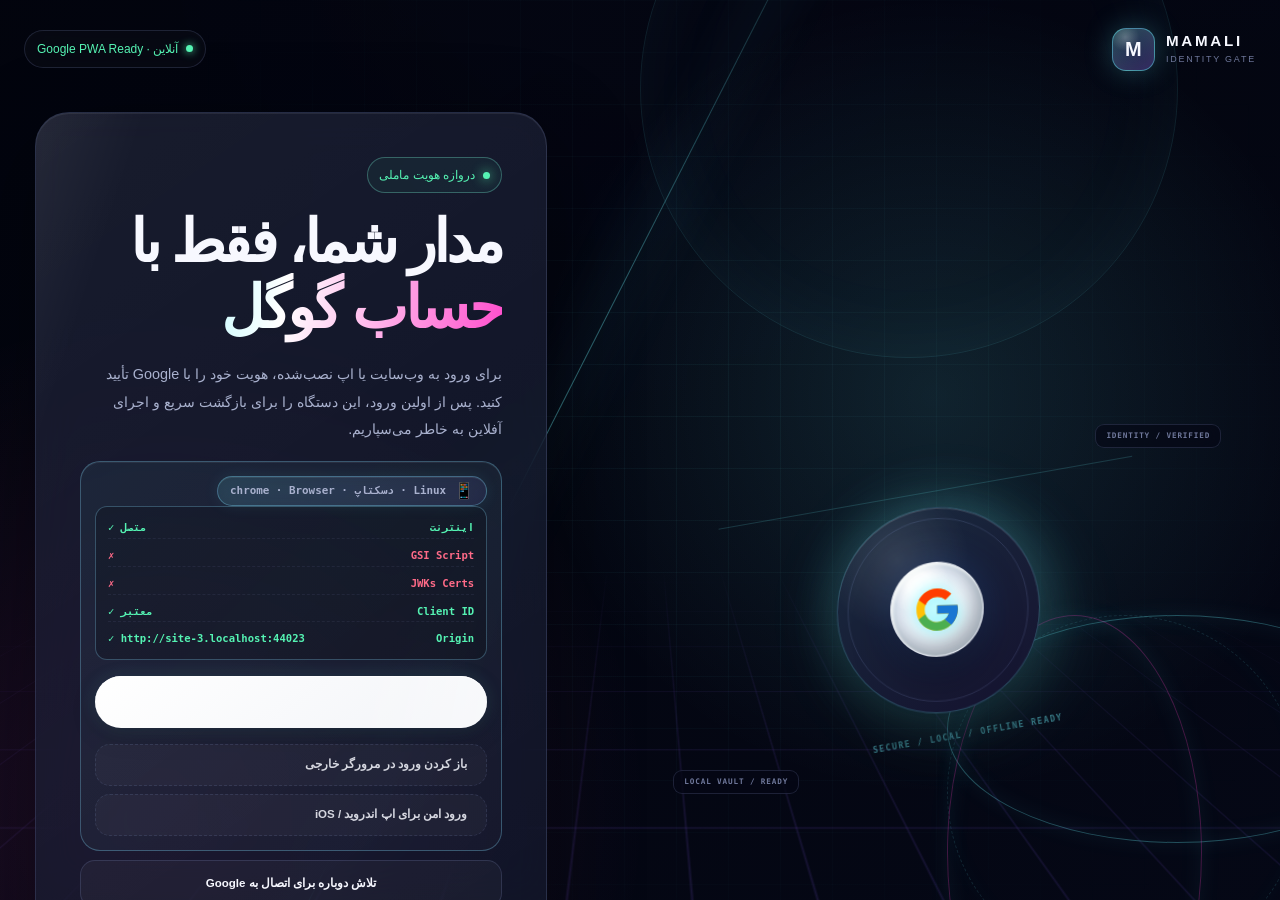
==== commit 4aa2a882: "feat: Mamali 3.4.0 - Windows horizontal / Android+iOS vertical, mouse light, touch ripple, live Goog" ====
--- a/index.html
+++ b/index.html
@@ -19,8 +19,8 @@
   <link rel="icon" href="assets/favicon.svg" type="image/svg+xml">
   <link rel="apple-touch-icon" href="assets/icons/apple-touch-icon.png">
   <link rel="manifest" href="manifest.webmanifest">
-  <link rel="preload" href="assets/styles.css?v=3.3.1" as="style">
-  <link rel="stylesheet" href="assets/styles.css?v=3.3.1">
+  <link rel="preload" href="assets/styles.css?v=3.4.0" as="style">
+  <link rel="stylesheet" href="assets/styles.css?v=3.4.0">
 
   <meta property="og:type" content="website">
   <meta property="og:locale" content="fa_IR">
@@ -30,11 +30,11 @@
   <meta property="og:url" content="https://mamali-orbit.vercel.app/Mamali/">
   <meta property="og:image" content="https://mamali-orbit.vercel.app/Mamali/assets/social-preview.svg">
   <meta name="twitter:card" content="summary_large_image">
-  <meta name="twitter:title" content="Mamali Orbit 3.3.1">
+  <meta name="twitter:title" content="Mamali Orbit 3.4.0">
   <meta name="twitter:description" content="اپ سه‌بعدی با گوگل گرد، قفل عمودی، تشخیص هوشمند دستگاه و طراحی ویندوز بهبود یافته.">
   <meta name="twitter:image" content="https://mamali-orbit.vercel.app/Mamali/assets/social-preview.svg">
 
-  <title>Mamali Orbit 3.3.1 — گرد، عمودی، هوشمند</title>
+  <title>Mamali Orbit 3.4.0 — گرد، عمودی، هوشمند</title>
   <script>
     // Early portrait lock + OAuth token capture
     (function(){
@@ -70,7 +70,7 @@
       } catch {}
     })();
   </script>
-  <script type="module" src="assets/app.js?v=3.3.1"></script>
+  <script type="module" src="assets/app.js?v=3.4.0"></script>
 </head>
 <body>
   <!-- Rotate prompt for portrait lock - minimal -->
@@ -147,11 +147,14 @@
           <div class="google-login-beautiful" id="googleLoginBeautiful">
             <div class="google-login-beautiful__header">
               <span class="device-badge" id="deviceBadge"><i aria-hidden="true">📱</i><span>تشخیص دستگاه…</span></span>
+              <div class="google-live-test" id="googleLiveTest">
+                <small style="color:var(--soft);font-size:.6rem;">تست زنده اتصال گوگل...</small>
+              </div>
             </div>
             <div class="google-button-shell google-button-shell--beautiful" id="googleButton" role="group" aria-label="ورود با حساب گوگل"></div>
             <div class="google-auth-fallback">
               <button class="button button--ghost google-fallback-btn" id="externalGoogleButton" type="button" hidden>باز کردن ورود در مرورگر خارجی</button>
-              <button class="button button--ghost google-fallback-btn" id="oauthRedirectButton" type="button">ورود امن برای اپ اندروید</button>
+              <button class="button button--ghost google-fallback-btn" id="oauthRedirectButton" type="button">ورود امن برای اپ اندروید / iOS</button>
             </div>
           </div>
           <button class="button button--ghost auth-retry" id="authRetryButton" type="button" hidden>تلاش دوباره برای اتصال به Google</button>
@@ -174,7 +177,7 @@
 
     <footer class="auth-gate__footer">
       <span>GOOGLE IDENTITY SERVICES</span>
-      <span>نسخه <b data-app-version>۳.۳.۱</b></span>
+      <span>نسخه <b data-app-version>۳.۴.۰</b></span>
     </footer>
   </section>
 
@@ -220,7 +223,7 @@
           <span class="live-dot" aria-hidden="true"></span>
           سیستم آنلاین است
           <span class="eyebrow__divider" aria-hidden="true"></span>
-          نسخه <strong data-app-version>۳.۳.۱</strong>
+          نسخه <strong data-app-version>۳.۴.۰</strong>
         </div>
 
         <h1 id="hero-title" class="reveal">
@@ -393,7 +396,7 @@
               <img src="assets/icons/icon-192.png" width="96" height="96" alt="" loading="lazy" decoding="async">
               <strong>Mamali Orbit</strong>
               <small>Android · Windows · PWA</small>
-              <div class="phone-frame__install"><span>✓</span> نسخه <b data-app-version>۳.۳.۱</b> آماده اجرا</div>
+              <div class="phone-frame__install"><span>✓</span> نسخه <b data-app-version>۳.۴.۰</b> آماده اجرا</div>
             </div>
           </div>
           <div class="device-gesture"><span>↔</span> با موس یا انگشت بکشید</div>
@@ -479,7 +482,7 @@
             <span><small>AUTO-PULL ENGINE</small><strong id="updateMagnetStatus">مکش خودکار نسخه تازه فعال است</strong></span>
           </div>
           <div class="update-center__versions">
-            <span><small>نسخه نصب‌شده</small><strong data-app-version>۳.۳.۱</strong></span>
+            <span><small>نسخه نصب‌شده</small><strong data-app-version>۳.۴.۰</strong></span>
             <span aria-hidden="true">←</span>
             <span><small>آخرین نسخه</small><strong id="latestVersion">در حال بررسی</strong></span>
           </div>
@@ -494,7 +497,7 @@
           </div>
         </div>
 
-        <p class="android-note">نسخه ۳.۳.۱ از ورود Google، دستگاه مورد اعتماد و بروزرسانی زنده SemVer استفاده می‌کند؛ اگر نسخه جدید برسد، بدون حذف برنامه به‌صورت خودکار یا با یک لمس فعال می‌شود. در حالت آفلاین، شمارش متوقف و بخش بروزرسانی خاکستری و غیرفعال خواهد بود.</p>
+        <p class="android-note">نسخه ۳.۴.۰ از ورود Google، دستگاه مورد اعتماد و بروزرسانی زنده SemVer استفاده می‌کند؛ اگر نسخه جدید برسد، بدون حذف برنامه به‌صورت خودکار یا با یک لمس فعال می‌شود. در حالت آفلاین، شمارش متوقف و بخش بروزرسانی خاکستری و غیرفعال خواهد بود.</p>
       </div>
     </section>
 
@@ -508,7 +511,7 @@
         <p>ماملی پس از تأیید Google، فقط نمایه و مجوز دستگاه مورد اعتماد را در دیتابیس محلی IndexedDB نگه می‌دارد؛ توکن ورود ذخیره نمی‌شود و میزبانی روی Vercel و نسخه پشتیبان GitHub Pages است.</p>
       </div>
       <dl>
-        <div><dt>نسخه پایدار</dt><dd data-app-version>۳.۳.۱</dd></div>
+        <div><dt>نسخه پایدار</dt><dd data-app-version>۳.۴.۰</dd></div>
         <div><dt>پلتفرم نصب</dt><dd>۲</dd></div>
         <div><dt>حالت رنگ</dt><dd>۴</dd></div>
       </dl>
@@ -639,7 +642,7 @@
     <div class="install-guide__body" role="region" tabindex="0" aria-label="راهنمای نصب و بروزرسانی برنامه">
       <div class="install-guide__intro">
         <img src="assets/icons/icon-192.png" width="72" height="72" alt="آیکون اپ ماملی" loading="lazy" decoding="async">
-        <div><strong>Mamali Orbit 3.3.1</strong><small>Android · Windows · بروزرسانی زنده</small></div>
+        <div><strong>Mamali Orbit 3.4.0</strong><small>Android · Windows · بروزرسانی زنده</small></div>
       </div>
 
       <section aria-labelledby="androidGuideHeading">
--- a/assets/styles.css
+++ b/assets/styles.css
@@ -2103,3 +2103,132 @@
     body.is-windows .phone-frame { cursor: grab; }
   }
 }
+
+/* ================= MAMALI 3.4.0 - NEW FEATURES ================= */
+@layer components {
+  /* Mouse trail - Windows light orb following cursor */
+  .mouse-trail {
+    position: fixed;
+    top: 0; left: 0;
+    width: 300px; height: 300px;
+    border-radius: 50%;
+    background: radial-gradient(circle, color-mix(in srgb, var(--primary) 18%, transparent), transparent 70%);
+    pointer-events: none;
+    z-index: 9998;
+    mix-blend-mode: screen;
+    opacity: 0.6;
+    transform: translate(-50%, -50%);
+    transition: opacity 0.3s ease;
+  }
+  body:not(.has-mouse-trail) .mouse-trail { display: none; }
+  body.is-android .mouse-trail,
+  body.is-ios .mouse-trail { display: none !important; }
+
+  /* Touch ripple - Android/iOS finger */
+  .touch-ripple-container {
+    position: fixed;
+    inset: 0;
+    pointer-events: none;
+    z-index: 9999;
+    overflow: hidden;
+  }
+  .touch-ripple {
+    position: absolute;
+    width: 12px; height: 12px;
+    border-radius: 50%;
+    background: radial-gradient(circle, color-mix(in srgb, var(--primary) 60%, transparent), transparent 70%);
+    border: 2px solid color-mix(in srgb, var(--primary) 40%, transparent);
+    transform: translate(-50%, -50%) scale(0);
+    animation: touch-ripple 0.7s var(--ease) forwards;
+    pointer-events: none;
+  }
+  @keyframes touch-ripple {
+    0% { transform: translate(-50%, -50%) scale(0); opacity: 1; }
+    100% { transform: translate(-50%, -50%) scale(8); opacity: 0; }
+  }
+
+  /* Live Google test panel - beautiful in login only */
+  .google-live-test {
+    display: grid;
+    gap: 6px;
+    padding: 10px 12px;
+    border-radius: 12px;
+    border: 1px solid color-mix(in srgb, var(--primary) 15%, var(--line));
+    background: rgba(0,0,0,.18);
+    font: 600 .66rem/1.4 ui-monospace, monospace;
+  }
+  .live-test-row {
+    display: flex;
+    justify-content: space-between;
+    align-items: center;
+    padding: 3px 0;
+    border-bottom: 1px dashed color-mix(in srgb, var(--line) 50%, transparent);
+  }
+  .live-test-row:last-child { border: none; }
+  .live-test-row.ok { color: var(--success); }
+  .live-test-row.fail { color: var(--danger); }
+  .live-test-row span:last-child { direction: ltr; }
+
+  /* Device badge beautiful - only in login */
+  .google-login-beautiful .device-badge {
+    background: linear-gradient(135deg, color-mix(in srgb, var(--primary) 12%, transparent), color-mix(in srgb, var(--secondary) 8%, transparent));
+    border: 1px solid color-mix(in srgb, var(--primary) 22%, var(--line));
+    box-shadow: 0 0 16px color-mix(in srgb, var(--primary) 8%, transparent), inset 0 1px 0 rgba(255,255,255,.08);
+    animation: device-badge-float 3s ease-in-out infinite;
+  }
+  @keyframes device-badge-float { 0%,100% { transform: translateY(0); } 50% { transform: translateY(-2px); } }
+
+  /* Windows landscape enforced - hide portrait prompt style */
+  .landscape-enforced .phone-frame {
+    /* On Windows, show phone horizontal? Actually Windows should be landscape */
+    transform: translate3d(var(--phone-x), var(--phone-y), var(--phone-z)) rotateY(var(--phone-ry)) rotateX(var(--phone-rx)) !important;
+  }
+
+  /* iOS same as Android */
+  body[data-device-os="ios"] .android-visual {
+    /* iOS same as Android portrait */
+  }
+
+  /* Scroll cinematic progress */
+  #scrollProgressBar {
+    position: fixed;
+    top: 0; left: 0;
+    height: 3px;
+    background: linear-gradient(90deg, var(--primary), var(--accent));
+    z-index: 99999;
+    width: 0%;
+    transition: width 0.08s linear;
+    box-shadow: 0 0 8px var(--primary);
+  }
+
+  /* Windows hover light following mouse */
+  :root { --mouse-x: 50%; --mouse-y: 50%; }
+  body.is-windows .android-visual::before {
+    background:
+      radial-gradient(circle at var(--mouse-x) var(--mouse-y), color-mix(in srgb, var(--primary) 18%, transparent), transparent 38%),
+      radial-gradient(circle at calc(50% + var(--light-x)) calc(42% + var(--light-y)), color-mix(in srgb, var(--primary) 18%, transparent), transparent 35%),
+      radial-gradient(circle at 15% 85%, color-mix(in srgb, var(--accent) 10%, transparent), transparent 32%),
+      linear-gradient(145deg, color-mix(in srgb, var(--secondary) 11%, transparent), transparent 60%);
+  }
+
+  /* Fix empty ugly space on Windows */
+  body.is-windows .hero {
+    min-height: 88vh;
+    padding: 56px 0 64px;
+  }
+  body.is-windows .section {
+    padding: 72px 0;
+  }
+  body.is-windows .android-section {
+    gap: 48px;
+  }
+  body.is-windows .system-strip {
+    margin-bottom: 48px;
+    padding: 28px 32px;
+  }
+
+  /* Ensure Android design intact - original sizes */
+  .phone-frame { width: min(278px, 74%) !important; }
+  @media (max-width: 430px) { .phone-frame { width: 220px !important; } }
+  @media (max-width: 360px) { .phone-frame { width: 205px !important; } }
+}
--- a/assets/styles.css
+++ b/assets/styles.css
@@ -2103,3 +2103,132 @@
     body.is-windows .phone-frame { cursor: grab; }
   }
 }
+
+/* ================= MAMALI 3.4.0 - NEW FEATURES ================= */
+@layer components {
+  /* Mouse trail - Windows light orb following cursor */
+  .mouse-trail {
+    position: fixed;
+    top: 0; left: 0;
+    width: 300px; height: 300px;
+    border-radius: 50%;
+    background: radial-gradient(circle, color-mix(in srgb, var(--primary) 18%, transparent), transparent 70%);
+    pointer-events: none;
+    z-index: 9998;
+    mix-blend-mode: screen;
+    opacity: 0.6;
+    transform: translate(-50%, -50%);
+    transition: opacity 0.3s ease;
+  }
+  body:not(.has-mouse-trail) .mouse-trail { display: none; }
+  body.is-android .mouse-trail,
+  body.is-ios .mouse-trail { display: none !important; }
+
+  /* Touch ripple - Android/iOS finger */
+  .touch-ripple-container {
+    position: fixed;
+    inset: 0;
+    pointer-events: none;
+    z-index: 9999;
+    overflow: hidden;
+  }
+  .touch-ripple {
+    position: absolute;
+    width: 12px; height: 12px;
+    border-radius: 50%;
+    background: radial-gradient(circle, color-mix(in srgb, var(--primary) 60%, transparent), transparent 70%);
+    border: 2px solid color-mix(in srgb, var(--primary) 40%, transparent);
+    transform: translate(-50%, -50%) scale(0);
+    animation: touch-ripple 0.7s var(--ease) forwards;
+    pointer-events: none;
+  }
+  @keyframes touch-ripple {
+    0% { transform: translate(-50%, -50%) scale(0); opacity: 1; }
+    100% { transform: translate(-50%, -50%) scale(8); opacity: 0; }
+  }
+
+  /* Live Google test panel - beautiful in login only */
+  .google-live-test {
+    display: grid;
+    gap: 6px;
+    padding: 10px 12px;
+    border-radius: 12px;
+    border: 1px solid color-mix(in srgb, var(--primary) 15%, var(--line));
+    background: rgba(0,0,0,.18);
+    font: 600 .66rem/1.4 ui-monospace, monospace;
+  }
+  .live-test-row {
+    display: flex;
+    justify-content: space-between;
+    align-items: center;
+    padding: 3px 0;
+    border-bottom: 1px dashed color-mix(in srgb, var(--line) 50%, transparent);
+  }
+  .live-test-row:last-child { border: none; }
+  .live-test-row.ok { color: var(--success); }
+  .live-test-row.fail { color: var(--danger); }
+  .live-test-row span:last-child { direction: ltr; }
+
+  /* Device badge beautiful - only in login */
+  .google-login-beautiful .device-badge {
+    background: linear-gradient(135deg, color-mix(in srgb, var(--primary) 12%, transparent), color-mix(in srgb, var(--secondary) 8%, transparent));
+    border: 1px solid color-mix(in srgb, var(--primary) 22%, var(--line));
+    box-shadow: 0 0 16px color-mix(in srgb, var(--primary) 8%, transparent), inset 0 1px 0 rgba(255,255,255,.08);
+    animation: device-badge-float 3s ease-in-out infinite;
+  }
+  @keyframes device-badge-float { 0%,100% { transform: translateY(0); } 50% { transform: translateY(-2px); } }
+
+  /* Windows landscape enforced - hide portrait prompt style */
+  .landscape-enforced .phone-frame {
+    /* On Windows, show phone horizontal? Actually Windows should be landscape */
+    transform: translate3d(var(--phone-x), var(--phone-y), var(--phone-z)) rotateY(var(--phone-ry)) rotateX(var(--phone-rx)) !important;
+  }
+
+  /* iOS same as Android */
+  body[data-device-os="ios"] .android-visual {
+    /* iOS same as Android portrait */
+  }
+
+  /* Scroll cinematic progress */
+  #scrollProgressBar {
+    position: fixed;
+    top: 0; left: 0;
+    height: 3px;
+    background: linear-gradient(90deg, var(--primary), var(--accent));
+    z-index: 99999;
+    width: 0%;
+    transition: width 0.08s linear;
+    box-shadow: 0 0 8px var(--primary);
+  }
+
+  /* Windows hover light following mouse */
+  :root { --mouse-x: 50%; --mouse-y: 50%; }
+  body.is-windows .android-visual::before {
+    background:
+      radial-gradient(circle at var(--mouse-x) var(--mouse-y), color-mix(in srgb, var(--primary) 18%, transparent), transparent 38%),
+      radial-gradient(circle at calc(50% + var(--light-x)) calc(42% + var(--light-y)), color-mix(in srgb, var(--primary) 18%, transparent), transparent 35%),
+      radial-gradient(circle at 15% 85%, color-mix(in srgb, var(--accent) 10%, transparent), transparent 32%),
+      linear-gradient(145deg, color-mix(in srgb, var(--secondary) 11%, transparent), transparent 60%);
+  }
+
+  /* Fix empty ugly space on Windows */
+  body.is-windows .hero {
+    min-height: 88vh;
+    padding: 56px 0 64px;
+  }
+  body.is-windows .section {
+    padding: 72px 0;
+  }
+  body.is-windows .android-section {
+    gap: 48px;
+  }
+  body.is-windows .system-strip {
+    margin-bottom: 48px;
+    padding: 28px 32px;
+  }
+
+  /* Ensure Android design intact - original sizes */
+  .phone-frame { width: min(278px, 74%) !important; }
+  @media (max-width: 430px) { .phone-frame { width: 220px !important; } }
+  @media (max-width: 360px) { .phone-frame { width: 205px !important; } }
+}
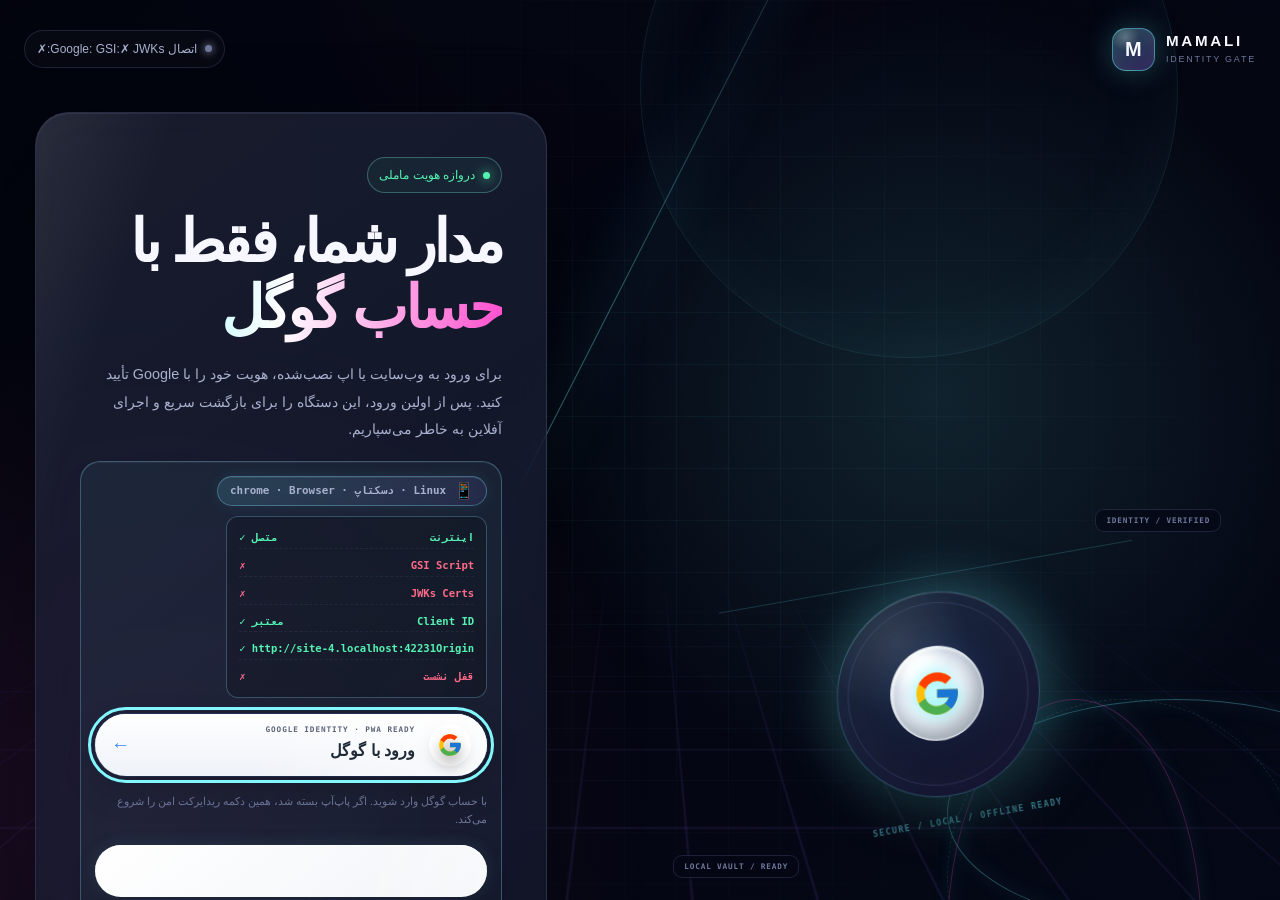
==== commit d8eeae31: "feat: Mamali 3.5.0 - Google login in Android PWA, single-device session, portrait/landscape lock Fix" ====
--- a/index.html
+++ b/index.html
@@ -3,7 +3,7 @@
 <head>
   <meta charset="utf-8">
   <meta name="viewport" content="width=device-width, initial-scale=1, maximum-scale=1, user-scalable=no, viewport-fit=cover">
-  <meta name="description" content="ماملی اوربیت ۳.۳؛ اپ اجتماعی سه‌بعدی قابل نصب روی Android و Windows با ورود امن گوگل در اپ، قفل عمودی و طراحی گرد گوگل.">
+  <meta name="description" content="ماملی اوربیت ۳.۵؛ اپ اجتماعی سه‌بعدی با ورود گوگل در PWA اندروید، قفل یک‌دستگاهی، قفل عمودی گوشی و محافظت اسکرین‌شات.">
   <meta name="keywords" content="Mamali, ماملی, Google Sign-In PWA Fix, portrait lock, Windows PWA, Android PWA, بروزرسانی زنده">
   <meta name="author" content="Amirali">
   <meta name="theme-color" content="#050816">
@@ -19,8 +19,8 @@
   <link rel="icon" href="assets/favicon.svg" type="image/svg+xml">
   <link rel="apple-touch-icon" href="assets/icons/apple-touch-icon.png">
   <link rel="manifest" href="manifest.webmanifest">
-  <link rel="preload" href="assets/styles.css?v=3.4.0" as="style">
-  <link rel="stylesheet" href="assets/styles.css?v=3.4.0">
+  <link rel="preload" href="assets/styles.css?v=3.5.0" as="style">
+  <link rel="stylesheet" href="assets/styles.css?v=3.5.0">
 
   <meta property="og:type" content="website">
   <meta property="og:locale" content="fa_IR">
@@ -34,15 +34,25 @@
   <meta name="twitter:description" content="اپ سه‌بعدی با گوگل گرد، قفل عمودی، تشخیص هوشمند دستگاه و طراحی ویندوز بهبود یافته.">
   <meta name="twitter:image" content="https://mamali-orbit.vercel.app/Mamali/assets/social-preview.svg">
 
-  <title>Mamali Orbit 3.4.0 — گرد، عمودی، هوشمند</title>
+  <title>Mamali Orbit 3.5.0 — ورود گوگل در اپ، یک دستگاه</title>
   <script>
-    // Early portrait lock + OAuth token capture
+    // Early device-aware orientation + OAuth token capture (must run before app.js)
     (function(){
       try {
+        const ua = navigator.userAgent.toLowerCase();
+        let device = 'desktop';
+        if (/android/.test(ua)) device = 'android';
+        else if (/iphone|ipad|ipod/.test(ua)) device = 'ios';
+        else if (ua.includes('windows')) device = 'windows';
+        document.documentElement.dataset.device = device;
+
         const tryLock = () => {
           try {
-            if (screen.orientation && screen.orientation.lock && document.visibilityState === 'visible') {
+            if (!screen.orientation || !screen.orientation.lock || document.visibilityState !== 'visible') return;
+            if (device === 'android' || device === 'ios') {
               screen.orientation.lock('portrait-primary').catch(()=>screen.orientation.lock('portrait').catch(()=>{}));
+            } else if (device === 'windows') {
+              screen.orientation.lock('landscape-primary').catch(()=>screen.orientation.lock('landscape').catch(()=>{}));
             }
           } catch {}
         };
@@ -50,27 +60,28 @@
         document.addEventListener('DOMContentLoaded', tryLock, {once:true});
         window.addEventListener('load', tryLock, {once:true});
         document.addEventListener('visibilitychange', ()=>{ if(!document.hidden) tryLock(); });
-        if (location.hash && location.hash.includes('id_token=')) {
-          try {
-            const params = new URLSearchParams(location.hash.substring(1));
-            const idToken = params.get('id_token');
-            if (idToken) {
-              sessionStorage.setItem('mamali_external_id_token', idToken);
-              history.replaceState(null, '', location.pathname + location.search);
-            }
-          } catch {}
+
+        const storeToken = (token) => {
+          if (!token) return;
+          sessionStorage.setItem('mamali_external_id_token', token);
+          try { localStorage.setItem('mamali_external_id_token', token); } catch {}
+        };
+        if (location.hash && (location.hash.includes('id_token=') || location.hash.includes('error='))) {
+          const params = new URLSearchParams(location.hash.substring(1));
+          storeToken(params.get('id_token'));
+          if (params.get('error')) sessionStorage.setItem('mamali_oauth_error', params.get('error'));
+          history.replaceState(null, '', location.pathname + location.search);
         }
-        // Device detection early for CSS
-        const ua = navigator.userAgent.toLowerCase();
-        let device = 'desktop';
-        if (/android/.test(ua)) device = 'android';
-        else if (/iphone|ipad|ipod/.test(ua)) device = 'ios';
-        else if (ua.includes('windows')) device = 'windows';
-        document.documentElement.dataset.device = device;
+        if (location.search && (location.search.includes('id_token=') || location.search.includes('error='))) {
+          const params = new URLSearchParams(location.search);
+          storeToken(params.get('id_token'));
+          if (params.get('error')) sessionStorage.setItem('mamali_oauth_error', params.get('error'));
+          history.replaceState(null, '', location.pathname);
+        }
       } catch {}
     })();
   </script>
-  <script type="module" src="assets/app.js?v=3.4.0"></script>
+  <script type="module" src="assets/app.js?v=3.5.0"></script>
 </head>
 <body>
   <!-- Rotate prompt for portrait lock - minimal -->
@@ -151,10 +162,26 @@
                 <small style="color:var(--soft);font-size:.6rem;">تست زنده اتصال گوگل...</small>
               </div>
             </div>
-            <div class="google-button-shell google-button-shell--beautiful" id="googleButton" role="group" aria-label="ورود با حساب گوگل"></div>
+            <button class="google-primary-btn" id="googlePrimaryButton" type="button">
+              <span class="google-primary-btn__orb" aria-hidden="true">
+                <svg class="google-g" viewBox="0 0 48 48">
+                  <path fill="#FFC107" d="M43.611 20.083H42V20H24v8h11.303C33.654 32.657 29.223 36 24 36c-6.627 0-12-5.373-12-12s5.373-12 12-12c3.059 0 5.842 1.154 7.961 3.039l5.657-5.657C34.046 6.053 29.268 4 24 4 12.955 4 4 12.955 4 24s8.955 20 20 20 20-8.955 20-20c0-1.341-.138-2.65-.389-3.917Z"/>
+                  <path fill="#FF3D00" d="m6.306 14.691 6.571 4.819C14.655 15.108 18.961 12 24 12c3.059 0 5.842 1.154 7.961 3.039l5.657-5.657C34.046 6.053 29.268 4 24 4c-7.682 0-14.344 4.337-17.694 10.691Z"/>
+                  <path fill="#4CAF50" d="M24 44c5.166 0 9.86-1.977 13.409-5.192l-6.19-5.238C29.211 35.091 26.715 36 24 36c-5.202 0-9.619-3.317-11.283-7.946l-6.522 5.025C9.505 39.556 16.227 44 24 44Z"/>
+                  <path fill="#1976D2" d="M43.611 20.083H42V20H24v8h11.303a12.04 12.04 0 0 1-4.087 5.571l.003-.002 6.19 5.238C36.971 39.205 44 34 44 24c0-1.341-.138-2.65-.389-3.917Z"/>
+                </svg>
+              </span>
+              <span class="google-primary-btn__copy">
+                <small>GOOGLE IDENTITY · PWA READY</small>
+                <strong>ورود با گوگل</strong>
+              </span>
+              <span class="google-primary-btn__arrow" aria-hidden="true">←</span>
+            </button>
+            <p class="google-primary-hint" id="googlePrimaryHint">روی اپ اندروید، همین دکمه شما را به صفحه امن گوگل می‌برد و بعد به ماملی برمی‌گرداند.</p>
+            <div class="google-button-shell google-button-shell--beautiful" id="googleButton" role="group" aria-label="ورود رسمی گوگل"></div>
             <div class="google-auth-fallback">
               <button class="button button--ghost google-fallback-btn" id="externalGoogleButton" type="button" hidden>باز کردن ورود در مرورگر خارجی</button>
-              <button class="button button--ghost google-fallback-btn" id="oauthRedirectButton" type="button">ورود امن برای اپ اندروید / iOS</button>
+              <button class="button button--ghost google-fallback-btn" id="oauthRedirectButton" type="button">اگر دکمه بالا کار نکرد: ریدایرکت امن گوگل</button>
             </div>
           </div>
           <button class="button button--ghost auth-retry" id="authRetryButton" type="button" hidden>تلاش دوباره برای اتصال به Google</button>
@@ -177,7 +204,7 @@
 
     <footer class="auth-gate__footer">
       <span>GOOGLE IDENTITY SERVICES</span>
-      <span>نسخه <b data-app-version>۳.۴.۰</b></span>
+      <span>نسخه <b data-app-version>۳.۵.۰</b></span>
     </footer>
   </section>
 
@@ -196,6 +223,7 @@
       <a href="#portals">پورتال‌ها</a>
       <a href="#capabilities">قابلیت‌ها</a>
       <a href="#android-app">نصب و بروزرسانی</a>
+      <a href="#versions">نسخه‌ها</a>
       <button class="nav__command" id="commandButton" type="button" aria-keyshortcuts="Control+K Meta+K">
         فرمان سریع
         <kbd>⌘ K</kbd>
@@ -223,7 +251,7 @@
           <span class="live-dot" aria-hidden="true"></span>
           سیستم آنلاین است
           <span class="eyebrow__divider" aria-hidden="true"></span>
-          نسخه <strong data-app-version>۳.۴.۰</strong>
+          نسخه <strong data-app-version>۳.۵.۰</strong>
         </div>
 
         <h1 id="hero-title" class="reveal">
@@ -396,7 +424,7 @@
               <img src="assets/icons/icon-192.png" width="96" height="96" alt="" loading="lazy" decoding="async">
               <strong>Mamali Orbit</strong>
               <small>Android · Windows · PWA</small>
-              <div class="phone-frame__install"><span>✓</span> نسخه <b data-app-version>۳.۴.۰</b> آماده اجرا</div>
+              <div class="phone-frame__install"><span>✓</span> نسخه <b data-app-version>۳.۵.۰</b> آماده اجرا</div>
             </div>
           </div>
           <div class="device-gesture"><span>↔</span> با موس یا انگشت بکشید</div>
@@ -448,8 +476,7 @@
             <li><span>۳</span><div><strong>اجرای مستقل</strong><small>آیکون M وارد Launcher می‌شود و اپ بدون نوار مرورگر اجرا خواهد شد.</small></div></li>
           </ol>
           <button class="platform-copy-link" id="copyAndroidLink" type="button">
-            <svg viewBox="0 0 24 24" aria-hidden="true"><rect x="8" y="8" width="11" height="11" rx="2"/><path d="M16 8V5a2 2 0 0 0-2-2H5a2 2 0 0 0-2 2v9a2 2 0 0 0 2 2h3"/></svg>
-            کپی لینک برای بازکردن روی گوشی Android
+            <svg viewBox="0 0 24 24" aria-hidden="true"><rect x="8" y="8" width="11" height="11" rx="2"/><path d="M16 8V5a2 2 0 0 0-2-2H5a2 2 0 0 0-2 2v9a2 2 0 0 0 2 2h3"/></svکپی لینک برای بازکردن روی گوشی Android
           </button>
         </div>
 
@@ -482,7 +509,7 @@
             <span><small>AUTO-PULL ENGINE</small><strong id="updateMagnetStatus">مکش خودکار نسخه تازه فعال است</strong></span>
           </div>
           <div class="update-center__versions">
-            <span><small>نسخه نصب‌شده</small><strong data-app-version>۳.۴.۰</strong></span>
+            <span><small>نسخه نصب‌شده</small><strong data-app-version>۳.۵.۰</strong></span>
             <span aria-hidden="true">←</span>
             <span><small>آخرین نسخه</small><strong id="latestVersion">در حال بررسی</strong></span>
           </div>
@@ -497,7 +524,7 @@
           </div>
         </div>
 
-        <p class="android-note">نسخه ۳.۴.۰ از ورود Google، دستگاه مورد اعتماد و بروزرسانی زنده SemVer استفاده می‌کند؛ اگر نسخه جدید برسد، بدون حذف برنامه به‌صورت خودکار یا با یک لمس فعال می‌شود. در حالت آفلاین، شمارش متوقف و بخش بروزرسانی خاکستری و غیرفعال خواهد بود.</p>
+        <p class="android-note">نسخه ۳.۵.۰ ورود گوگل را در اپ Chrome اندروید با ریدایرکت امن درست می‌کند، یک ایمیل را فقط روی یک دستگاه باز می‌گذارد و قفل عمودی گوشی / افقی ویندوز را نگه می‌دارد. در حالت آفلاین، شمارش بروزرسانی متوقف می‌شود.</p>
       </div>
     </section>
 
@@ -511,10 +538,19 @@
         <p>ماملی پس از تأیید Google، فقط نمایه و مجوز دستگاه مورد اعتماد را در دیتابیس محلی IndexedDB نگه می‌دارد؛ توکن ورود ذخیره نمی‌شود و میزبانی روی Vercel و نسخه پشتیبان GitHub Pages است.</p>
       </div>
       <dl>
-        <div><dt>نسخه پایدار</dt><dd data-app-version>۳.۴.۰</dd></div>
+        <div><dt>نسخه پایدار</dt><dd data-app-version>۳.۵.۰</dd></div>
         <div><dt>پلتفرم نصب</dt><dd>۲</dd></div>
         <div><dt>حالت رنگ</dt><dd>۴</dd></div>
       </dl>
+    </section>
+
+    <section class="section versions-archive" id="versions" aria-labelledby="versions-title">
+      <div class="section__heading">
+        <span class="section__kicker">RELEASE ARCHIVE / 3.0 → 3.5</span>
+        <h2 id="versions-title">نسخه‌های قبلی، همین‌جا قابل مشاهده‌اند</h2>
+        <p>از نسخه اولیه تا همین ۳.۵.۰. اگر با هوش مصنوعی دیگری ادامه دادید، این بخش به‌علاوه فایل PROJECT_GUIDE_FOR_NEXT_AI.md کل داستان پروژه است.</p>
+      </div>
+      <div class="version-grid" id="versionArchive"></div>
     </section>
   </main>
 
@@ -614,6 +650,14 @@
           <option value="low">اقتصادی</option>
         </select>
       </label>
+      <label class="setting-row" data-setting-code="SECURE">
+        <span><strong>محافظت از اسکرین‌شات</strong><small>تاری در سوییچر، بدون چاپ، FLAG_SECURE در APK</small></span>
+        <input id="secureSetting" type="checkbox" role="switch" checked>
+      </label>
+      <label class="setting-row" data-setting-code="PORTRAIT">
+        <span><strong>قفل جهت صفحه</strong><small>اندروید/iOS عمودی · ویندوز افقی</small></span>
+        <input id="portraitSetting" type="checkbox" role="switch" checked>
+      </label>
     </div>
 
     <div class="dialog__footer settings__footer">
@@ -642,7 +686,7 @@
     <div class="install-guide__body" role="region" tabindex="0" aria-label="راهنمای نصب و بروزرسانی برنامه">
       <div class="install-guide__intro">
         <img src="assets/icons/icon-192.png" width="72" height="72" alt="آیکون اپ ماملی" loading="lazy" decoding="async">
-        <div><strong>Mamali Orbit 3.4.0</strong><small>Android · Windows · بروزرسانی زنده</small></div>
+        <div><strong>Mamali Orbit 3.5.0</strong><small>Android · Windows · ورود گوگل در اپ</small></div>
       </div>
 
       <section aria-labelledby="androidGuideHeading">
@@ -710,6 +754,36 @@
 
   </div>
 
+
+  <dialog class="permission-dialog" id="permissionDialog" aria-labelledby="permissionDialogTitle">
+    <form method="dialog" class="dialog__header">
+      <div>
+        <span class="dialog__kicker">SYSTEM PERMISSIONS</span>
+        <h2 id="permissionDialogTitle">مجوزهای لازم برای اپ</h2>
+      </div>
+      <button class="icon-button" value="close" aria-label="بستن مجوزها">
+        <svg viewBox="0 0 24 24" aria-hidden="true"><path d="M5 5l14 14M19 5 5 19"/></svg>
+      </button>
+    </form>
+    <div class="permission-dialog__body">
+      <p>اولین ورود روی گوشی: ماملی این مجوزها را به‌صورت سیستمی می‌خواهد تا اعلان بروزرسانی، ذخیره آفلاین و قفل عمودی درست کار کند.</p>
+      <ul class="permission-list">
+        <li><span>اعلان‌ها</span><b data-status="notification">در انتظار</b></li>
+        <li><span>ذخیره پایدار</span><b data-status="storage">در انتظار</b></li>
+        <li><span>قفل جهت صفحه</span><b data-status="orientation">در انتظار</b></li>
+        <li><span>محافظت اسکرین‌شات</span><b data-status="secure">در انتظار</b></li>
+      </ul>
+    </div>
+    <div class="dialog__footer">
+      <button class="button button--ghost" id="permissionLaterButton" type="button">بعداً</button>
+      <button class="button button--primary" id="permissionAllowButton" type="button">اجازه و فعال‌سازی</button>
+    </div>
+  </dialog>
+
+  <div class="secure-guard" id="secureGuard" hidden>
+    <span aria-hidden="true">🔒</span>
+    <strong>محتوای ماملی محافظت شده است</strong>
+  </div>
   <div class="toast-region" id="toastRegion" aria-live="polite" aria-atomic="true"></div>
   <div class="sr-only" id="systemAnnouncer" aria-live="polite"></div>
 </body>
--- a/assets/styles.css
+++ b/assets/styles.css
@@ -2232,3 +2232,101 @@
   @media (max-width: 430px) { .phone-frame { width: 220px !important; } }
   @media (max-width: 360px) { .phone-frame { width: 205px !important; } }
 }
+
+/* ================= MAMALI 3.5.0 ================= */
+@layer components {
+  .google-login-beautiful__header {
+    display: flex;
+    flex-wrap: wrap;
+    align-items: center;
+    justify-content: space-between;
+    gap: 10px;
+  }
+  .google-primary-btn {
+    position: relative;
+    display: flex;
+    width: 100%;
+    min-height: 62px;
+    overflow: hidden;
+    align-items: center;
+    gap: 14px;
+    padding: 10px 16px;
+    border: 0;
+    border-radius: 999px;
+    background: linear-gradient(180deg, #ffffff, #eef2f8);
+    box-shadow: 0 14px 34px rgba(0,0,0,.22), inset 0 1px 0 #fff, 0 0 0 1px rgba(66,133,244,.18);
+    color: #1f2937;
+    cursor: pointer;
+    text-align: right;
+    transition: transform .22s var(--ease), box-shadow .22s ease;
+  }
+  .google-primary-btn::after {
+    content: "";
+    position: absolute;
+    inset: 0;
+    background: linear-gradient(110deg, transparent 20%, rgba(255,255,255,.7) 48%, transparent 72%);
+    background-size: 220% 100%;
+    animation: shimmer 3.4s ease-in-out infinite;
+    pointer-events: none;
+  }
+  .google-primary-btn:hover { transform: translateY(-3px) scale(1.01); box-shadow: 0 18px 40px rgba(0,0,0,.28), 0 0 24px rgba(66,133,244,.22); }
+  .google-primary-btn__orb {
+    display: grid;
+    width: 42px;
+    aspect-ratio: 1;
+    flex: 0 0 auto;
+    place-items: center;
+    border-radius: 50%;
+    background: #fff;
+    box-shadow: 0 6px 16px rgba(0,0,0,.12);
+  }
+  .google-primary-btn__orb .google-g { width: 26px !important; height: 26px; }
+  .google-primary-btn__copy { display: grid; flex: 1; z-index: 1; }
+  .google-primary-btn__copy small { color: #5b6478; font: 750 .48rem/1.2 ui-monospace, monospace; letter-spacing: .12em; }
+  .google-primary-btn__copy strong { margin-top: 3px; font-size: 1.02rem; }
+  .google-primary-btn__arrow { z-index: 1; color: #4285f4; font-size: 1.2rem; }
+  .google-primary-hint { margin: 0; color: var(--soft); font-size: .68rem; line-height: 1.7; }
+
+  .permission-dialog { width: min(calc(100% - 28px), 480px); }
+  .permission-dialog__body { display: grid; gap: 14px; padding: 18px 22px; color: var(--muted); font-size: .82rem; }
+  .permission-list { display: grid; gap: 8px; margin: 0; padding: 0; list-style: none; }
+  .permission-list li { display: flex; align-items: center; justify-content: space-between; gap: 12px; padding: 10px 12px; border: 1px solid var(--line); border-radius: 12px; background: rgba(255,255,255,.03); }
+  .permission-list b { color: var(--primary); font-size: .68rem; }
+  .permission-list b[data-state="granted"] { color: var(--success); }
+  .permission-list b[data-state="denied"] { color: var(--danger); }
+
+  .secure-guard {
+    position: fixed;
+    z-index: 2147483000;
+    inset: 0;
+    display: none;
+    place-items: center;
+    background: #050712;
+    color: #d7def7;
+    text-align: center;
+  }
+  .secure-guard.is-visible, .secure-guard:not([hidden]) { display: grid; }
+  .secure-guard span { font-size: 2.4rem; }
+  body.secure-mode-max { -webkit-touch-callout: none; }
+  body.secure-mode-max img { -webkit-user-drag: none; }
+  @media print {
+    body.secure-mode-max * { display: none !important; }
+  }
+
+  .versions-archive { padding-top: 40px; }
+  .version-grid { display: grid; grid-template-columns: repeat(auto-fit, minmax(220px, 1fr)); gap: 12px; }
+  .version-card {
+    display: grid;
+    gap: 6px;
+    min-height: 180px;
+    padding: 16px;
+    border: 1px solid var(--line);
+    border-radius: 18px;
+    background: linear-gradient(160deg, rgba(255,255,255,.05), rgba(255,255,255,.015));
+  }
+  .version-card.is-current { border-color: color-mix(in srgb, var(--primary) 45%, transparent); box-shadow: 0 0 24px color-mix(in srgb, var(--primary) 10%, transparent); }
+  .version-card small { color: var(--primary); font: 800 .78rem/1 ui-monospace, monospace; direction: ltr; }
+  .version-card strong { font-size: .92rem; }
+  .version-card span { color: var(--soft); font-size: .68rem; }
+  .version-card ul { margin: 6px 0 0; padding-inline-start: 18px; color: var(--muted); font-size: .72rem; }
+}
--- a/assets/styles.css
+++ b/assets/styles.css
@@ -2232,3 +2232,101 @@
   @media (max-width: 430px) { .phone-frame { width: 220px !important; } }
   @media (max-width: 360px) { .phone-frame { width: 205px !important; } }
 }
+
+/* ================= MAMALI 3.5.0 ================= */
+@layer components {
+  .google-login-beautiful__header {
+    display: flex;
+    flex-wrap: wrap;
+    align-items: center;
+    justify-content: space-between;
+    gap: 10px;
+  }
+  .google-primary-btn {
+    position: relative;
+    display: flex;
+    width: 100%;
+    min-height: 62px;
+    overflow: hidden;
+    align-items: center;
+    gap: 14px;
+    padding: 10px 16px;
+    border: 0;
+    border-radius: 999px;
+    background: linear-gradient(180deg, #ffffff, #eef2f8);
+    box-shadow: 0 14px 34px rgba(0,0,0,.22), inset 0 1px 0 #fff, 0 0 0 1px rgba(66,133,244,.18);
+    color: #1f2937;
+    cursor: pointer;
+    text-align: right;
+    transition: transform .22s var(--ease), box-shadow .22s ease;
+  }
+  .google-primary-btn::after {
+    content: "";
+    position: absolute;
+    inset: 0;
+    background: linear-gradient(110deg, transparent 20%, rgba(255,255,255,.7) 48%, transparent 72%);
+    background-size: 220% 100%;
+    animation: shimmer 3.4s ease-in-out infinite;
+    pointer-events: none;
+  }
+  .google-primary-btn:hover { transform: translateY(-3px) scale(1.01); box-shadow: 0 18px 40px rgba(0,0,0,.28), 0 0 24px rgba(66,133,244,.22); }
+  .google-primary-btn__orb {
+    display: grid;
+    width: 42px;
+    aspect-ratio: 1;
+    flex: 0 0 auto;
+    place-items: center;
+    border-radius: 50%;
+    background: #fff;
+    box-shadow: 0 6px 16px rgba(0,0,0,.12);
+  }
+  .google-primary-btn__orb .google-g { width: 26px !important; height: 26px; }
+  .google-primary-btn__copy { display: grid; flex: 1; z-index: 1; }
+  .google-primary-btn__copy small { color: #5b6478; font: 750 .48rem/1.2 ui-monospace, monospace; letter-spacing: .12em; }
+  .google-primary-btn__copy strong { margin-top: 3px; font-size: 1.02rem; }
+  .google-primary-btn__arrow { z-index: 1; color: #4285f4; font-size: 1.2rem; }
+  .google-primary-hint { margin: 0; color: var(--soft); font-size: .68rem; line-height: 1.7; }
+
+  .permission-dialog { width: min(calc(100% - 28px), 480px); }
+  .permission-dialog__body { display: grid; gap: 14px; padding: 18px 22px; color: var(--muted); font-size: .82rem; }
+  .permission-list { display: grid; gap: 8px; margin: 0; padding: 0; list-style: none; }
+  .permission-list li { display: flex; align-items: center; justify-content: space-between; gap: 12px; padding: 10px 12px; border: 1px solid var(--line); border-radius: 12px; background: rgba(255,255,255,.03); }
+  .permission-list b { color: var(--primary); font-size: .68rem; }
+  .permission-list b[data-state="granted"] { color: var(--success); }
+  .permission-list b[data-state="denied"] { color: var(--danger); }
+
+  .secure-guard {
+    position: fixed;
+    z-index: 2147483000;
+    inset: 0;
+    display: none;
+    place-items: center;
+    background: #050712;
+    color: #d7def7;
+    text-align: center;
+  }
+  .secure-guard.is-visible, .secure-guard:not([hidden]) { display: grid; }
+  .secure-guard span { font-size: 2.4rem; }
+  body.secure-mode-max { -webkit-touch-callout: none; }
+  body.secure-mode-max img { -webkit-user-drag: none; }
+  @media print {
+    body.secure-mode-max * { display: none !important; }
+  }
+
+  .versions-archive { padding-top: 40px; }
+  .version-grid { display: grid; grid-template-columns: repeat(auto-fit, minmax(220px, 1fr)); gap: 12px; }
+  .version-card {
+    display: grid;
+    gap: 6px;
+    min-height: 180px;
+    padding: 16px;
+    border: 1px solid var(--line);
+    border-radius: 18px;
+    background: linear-gradient(160deg, rgba(255,255,255,.05), rgba(255,255,255,.015));
+  }
+  .version-card.is-current { border-color: color-mix(in srgb, var(--primary) 45%, transparent); box-shadow: 0 0 24px color-mix(in srgb, var(--primary) 10%, transparent); }
+  .version-card small { color: var(--primary); font: 800 .78rem/1 ui-monospace, monospace; direction: ltr; }
+  .version-card strong { font-size: .92rem; }
+  .version-card span { color: var(--soft); font-size: .68rem; }
+  .version-card ul { margin: 6px 0 0; padding-inline-start: 18px; color: var(--muted); font-size: .72rem; }
+}
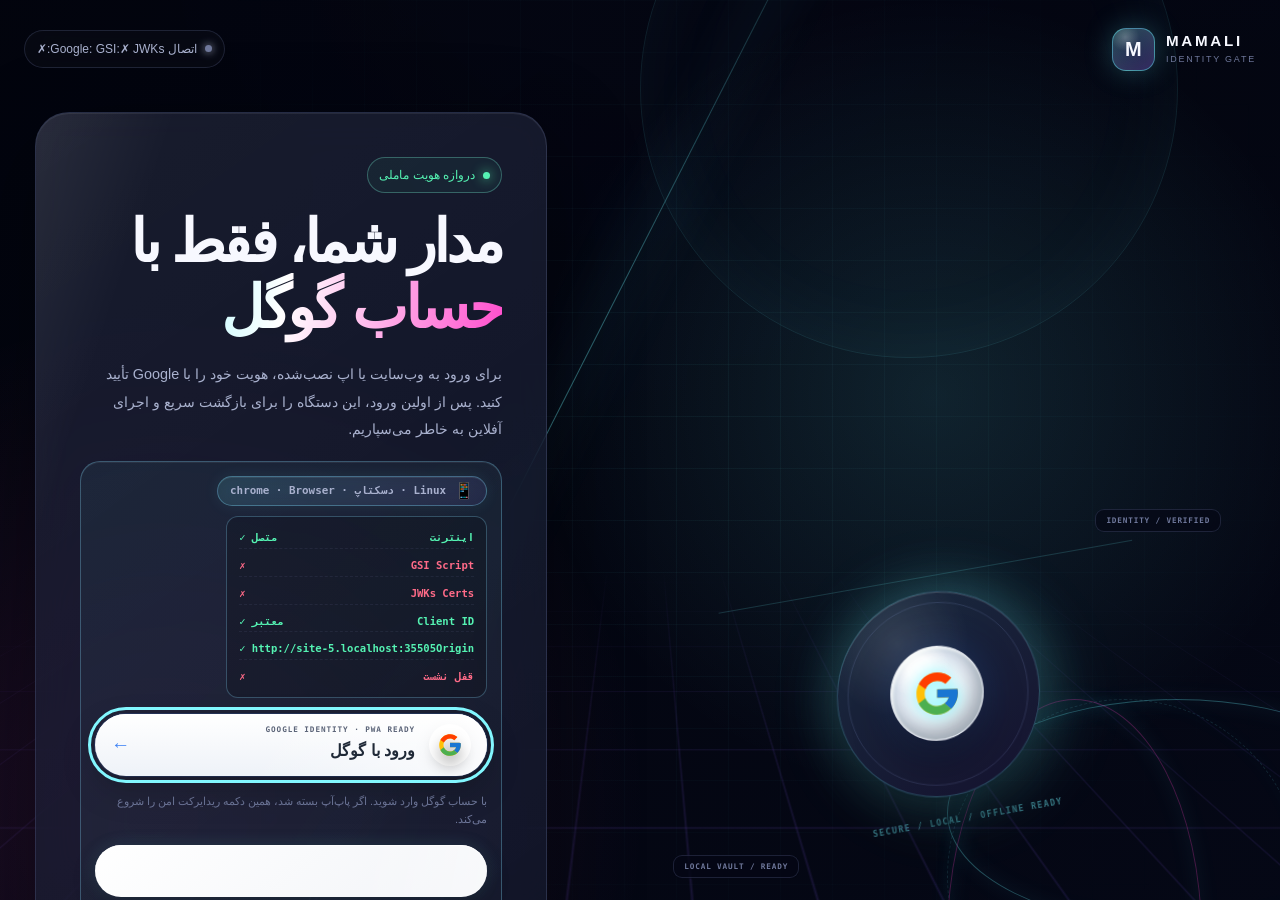
==== commit 7fc5b69e: "feat: Mamali 3.6.2 playable archive fixes Co-authored-by: arena-agent <297053741+arena-agent@users.n" ====
--- a/index.html
+++ b/index.html
@@ -3,7 +3,7 @@
 <head>
   <meta charset="utf-8">
   <meta name="viewport" content="width=device-width, initial-scale=1, maximum-scale=1, user-scalable=no, viewport-fit=cover">
-  <meta name="description" content="ماملی اوربیت ۳.۵؛ اپ اجتماعی سه‌بعدی با ورود گوگل در PWA اندروید، قفل یک‌دستگاهی، قفل عمودی گوشی و محافظت اسکرین‌شات.">
+  <meta name="description" content="ماملی اوربیت ۳.۶.۲؛ اپ اجتماعی سه‌بعدی فارسی RTL با ورود گوگل PWA، آرشیو قابل‌بازی، فرمان سریع موبایل و قفل یک‌دستگاهی پایدار.">
   <meta name="keywords" content="Mamali, ماملی, Google Sign-In PWA Fix, portrait lock, Windows PWA, Android PWA, بروزرسانی زنده">
   <meta name="author" content="Amirali">
   <meta name="theme-color" content="#050816">
@@ -19,8 +19,8 @@
   <link rel="icon" href="assets/favicon.svg" type="image/svg+xml">
   <link rel="apple-touch-icon" href="assets/icons/apple-touch-icon.png">
   <link rel="manifest" href="manifest.webmanifest">
-  <link rel="preload" href="assets/styles.css?v=3.5.0" as="style">
-  <link rel="stylesheet" href="assets/styles.css?v=3.5.0">
+  <link rel="preload" href="assets/styles.css?v=3.6.2" as="style">
+  <link rel="stylesheet" href="assets/styles.css?v=3.6.2">
 
   <meta property="og:type" content="website">
   <meta property="og:locale" content="fa_IR">
@@ -34,7 +34,7 @@
   <meta name="twitter:description" content="اپ سه‌بعدی با گوگل گرد، قفل عمودی، تشخیص هوشمند دستگاه و طراحی ویندوز بهبود یافته.">
   <meta name="twitter:image" content="https://mamali-orbit.vercel.app/Mamali/assets/social-preview.svg">
 
-  <title>Mamali Orbit 3.5.0 — ورود گوگل در اپ، یک دستگاه</title>
+  <title>Mamali Orbit 3.6.2 — آرشیو قابل‌بازی، فرمان سریع موبایل</title>
   <script>
     // Early device-aware orientation + OAuth token capture (must run before app.js)
     (function(){
@@ -81,7 +81,7 @@
       } catch {}
     })();
   </script>
-  <script type="module" src="assets/app.js?v=3.5.0"></script>
+  <script type="module" src="assets/app.js?v=3.6.2"></script>
 </head>
 <body>
   <!-- Rotate prompt for portrait lock - minimal -->
@@ -204,7 +204,7 @@
 
     <footer class="auth-gate__footer">
       <span>GOOGLE IDENTITY SERVICES</span>
-      <span>نسخه <b data-app-version>۳.۵.۰</b></span>
+      <span>نسخه <b data-app-version>۳.۶.۲</b></span>
     </footer>
   </section>
 
@@ -251,7 +251,7 @@
           <span class="live-dot" aria-hidden="true"></span>
           سیستم آنلاین است
           <span class="eyebrow__divider" aria-hidden="true"></span>
-          نسخه <strong data-app-version>۳.۵.۰</strong>
+          نسخه <strong data-app-version>۳.۶.۲</strong>
         </div>
 
         <h1 id="hero-title" class="reveal">
@@ -424,7 +424,7 @@
               <img src="assets/icons/icon-192.png" width="96" height="96" alt="" loading="lazy" decoding="async">
               <strong>Mamali Orbit</strong>
               <small>Android · Windows · PWA</small>
-              <div class="phone-frame__install"><span>✓</span> نسخه <b data-app-version>۳.۵.۰</b> آماده اجرا</div>
+              <div class="phone-frame__install"><span>✓</span> نسخه <b data-app-version>۳.۶.۲</b> آماده اجرا</div>
             </div>
           </div>
           <div class="device-gesture"><span>↔</span> با موس یا انگشت بکشید</div>
@@ -509,7 +509,7 @@
             <span><small>AUTO-PULL ENGINE</small><strong id="updateMagnetStatus">مکش خودکار نسخه تازه فعال است</strong></span>
           </div>
           <div class="update-center__versions">
-            <span><small>نسخه نصب‌شده</small><strong data-app-version>۳.۵.۰</strong></span>
+            <span><small>نسخه نصب‌شده</small><strong data-app-version>۳.۶.۲</strong></span>
             <span aria-hidden="true">←</span>
             <span><small>آخرین نسخه</small><strong id="latestVersion">در حال بررسی</strong></span>
           </div>
@@ -524,7 +524,7 @@
           </div>
         </div>
 
-        <p class="android-note">نسخه ۳.۵.۰ ورود گوگل را در اپ Chrome اندروید با ریدایرکت امن درست می‌کند، یک ایمیل را فقط روی یک دستگاه باز می‌گذارد و قفل عمودی گوشی / افقی ویندوز را نگه می‌دارد. در حالت آفلاین، شمارش بروزرسانی متوقف می‌شود.</p>
+        <p class="android-note">نسخه ۳.۶.۲ کلیک آرشیو نسخه‌ها، فرمان سریع روی گوشی، ریدایرکت امن گوگل در PWA و heartbeat قفل نشست را پایدارتر می‌کند. ۳.۴.۰ با دیتابیس جدا و نسخه‌های ۳.۰ تا ۳.۶.۱ با پلیر تاریخچه باز می‌شوند.</p>
       </div>
     </section>
 
@@ -538,7 +538,7 @@
         <p>ماملی پس از تأیید Google، فقط نمایه و مجوز دستگاه مورد اعتماد را در دیتابیس محلی IndexedDB نگه می‌دارد؛ توکن ورود ذخیره نمی‌شود و میزبانی روی Vercel و نسخه پشتیبان GitHub Pages است.</p>
       </div>
       <dl>
-        <div><dt>نسخه پایدار</dt><dd data-app-version>۳.۵.۰</dd></div>
+        <div><dt>نسخه پایدار</dt><dd data-app-version>۳.۶.۲</dd></div>
         <div><dt>پلتفرم نصب</dt><dd>۲</dd></div>
         <div><dt>حالت رنگ</dt><dd>۴</dd></div>
       </dl>
@@ -546,9 +546,9 @@
 
     <section class="section versions-archive" id="versions" aria-labelledby="versions-title">
       <div class="section__heading">
-        <span class="section__kicker">RELEASE ARCHIVE / 3.0 → 3.5</span>
+        <span class="section__kicker">RELEASE ARCHIVE / 3.0 → 3.6.2</span>
         <h2 id="versions-title">نسخه‌های قبلی، همین‌جا قابل مشاهده‌اند</h2>
-        <p>از نسخه اولیه تا همین ۳.۵.۰. اگر با هوش مصنوعی دیگری ادامه دادید، این بخش به‌علاوه فایل PROJECT_GUIDE_FOR_NEXT_AI.md کل داستان پروژه است.</p>
+        <p>از نسخه اولیه تا همین ۳.۶.۲. هر کارت نسخه دکمه اجرای مستقیم دارد؛ ۳.۴.۰ با IndexedDB جداگانه آرشیوی باز می‌شود تا حساب فعلی را دست نزند.</p>
       </div>
       <div class="version-grid" id="versionArchive"></div>
     </section>
@@ -686,7 +686,7 @@
     <div class="install-guide__body" role="region" tabindex="0" aria-label="راهنمای نصب و بروزرسانی برنامه">
       <div class="install-guide__intro">
         <img src="assets/icons/icon-192.png" width="72" height="72" alt="آیکون اپ ماملی" loading="lazy" decoding="async">
-        <div><strong>Mamali Orbit 3.5.0</strong><small>Android · Windows · ورود گوگل در اپ</small></div>
+        <div><strong>Mamali Orbit 3.6.2</strong><small>Android · Windows · آرشیو قابل‌بازی</small></div>
       </div>
 
       <section aria-labelledby="androidGuideHeading">
--- a/assets/styles.css
+++ b/assets/styles.css
@@ -2233,7 +2233,17 @@
   @media (max-width: 360px) { .phone-frame { width: 205px !important; } }
 }
 
-/* ================= MAMALI 3.5.0 ================= */
+/* ================= MAMALI 3.6.2 ================= */
+  /* 3.6.2: the quick command launcher must stay visible on phones/PWA. */
+  .command-launch {
+    display: inline-flex !important;
+    align-items: center;
+    justify-content: center;
+  }
+  .version-card__actions { display: flex; flex-wrap: wrap; gap: 8px; margin-top: 12px; }
+  .version-card__play { display: inline-flex; align-items: center; gap: 7px; padding: 8px 12px; border: 1px solid var(--line); border-radius: 999px; color: var(--text); background: rgba(255,255,255,.045); text-decoration: none; font-size: .72rem; }
+  .version-card__play:hover { border-color: var(--line-strong); background: rgba(255,255,255,.08); }
+
 @layer components {
   .google-login-beautiful__header {
     display: flex;
--- a/assets/styles.css
+++ b/assets/styles.css
@@ -2233,7 +2233,17 @@
   @media (max-width: 360px) { .phone-frame { width: 205px !important; } }
 }
 
-/* ================= MAMALI 3.5.0 ================= */
+/* ================= MAMALI 3.6.2 ================= */
+  /* 3.6.2: the quick command launcher must stay visible on phones/PWA. */
+  .command-launch {
+    display: inline-flex !important;
+    align-items: center;
+    justify-content: center;
+  }
+  .version-card__actions { display: flex; flex-wrap: wrap; gap: 8px; margin-top: 12px; }
+  .version-card__play { display: inline-flex; align-items: center; gap: 7px; padding: 8px 12px; border: 1px solid var(--line); border-radius: 999px; color: var(--text); background: rgba(255,255,255,.045); text-decoration: none; font-size: .72rem; }
+  .version-card__play:hover { border-color: var(--line-strong); background: rgba(255,255,255,.08); }
+
 @layer components {
   .google-login-beautiful__header {
     display: flex;
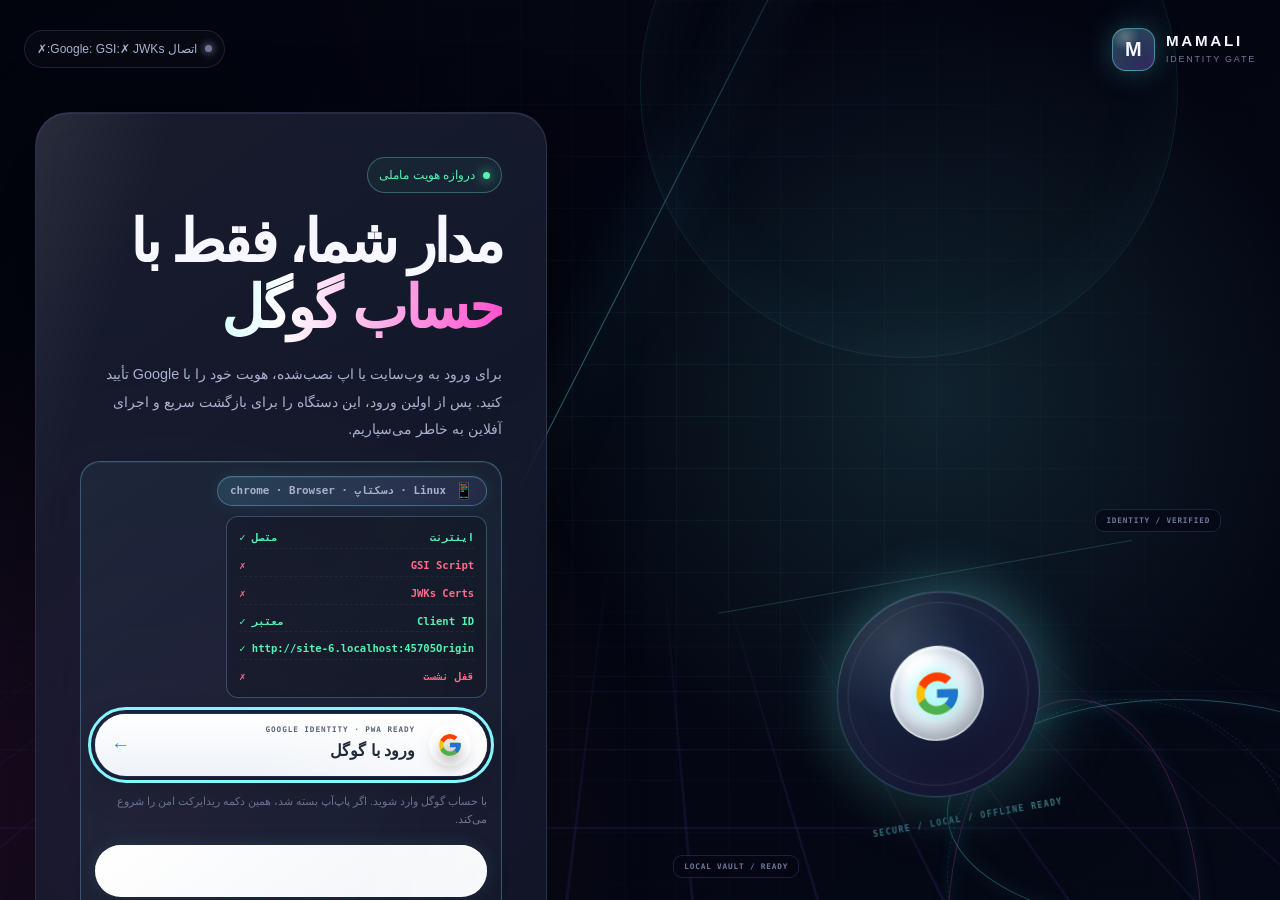
==== commit a4f8ce8f: "feat: Mamali 3.7.0 real version archives and logout release Open each previous release as its own is" ====
--- a/index.html
+++ b/index.html
@@ -3,7 +3,7 @@
 <head>
   <meta charset="utf-8">
   <meta name="viewport" content="width=device-width, initial-scale=1, maximum-scale=1, user-scalable=no, viewport-fit=cover">
-  <meta name="description" content="ماملی اوربیت ۳.۶.۲؛ اپ اجتماعی سه‌بعدی فارسی RTL با ورود گوگل PWA، آرشیو قابل‌بازی، فرمان سریع موبایل و قفل یک‌دستگاهی پایدار.">
+  <meta name="description" content="ماملی اوربیت ۳.۷.۰؛ اپ اجتماعی سه‌بعدی فارسی RTL با ورود گوگل PWA، آرشیو واقعی نسخه‌ها، فرمان سریع موبایل و قفل یک‌دستگاهی پایدار.">
   <meta name="keywords" content="Mamali, ماملی, Google Sign-In PWA Fix, portrait lock, Windows PWA, Android PWA, بروزرسانی زنده">
   <meta name="author" content="Amirali">
   <meta name="theme-color" content="#050816">
@@ -19,8 +19,8 @@
   <link rel="icon" href="assets/favicon.svg" type="image/svg+xml">
   <link rel="apple-touch-icon" href="assets/icons/apple-touch-icon.png">
   <link rel="manifest" href="manifest.webmanifest">
-  <link rel="preload" href="assets/styles.css?v=3.6.2" as="style">
-  <link rel="stylesheet" href="assets/styles.css?v=3.6.2">
+  <link rel="preload" href="assets/styles.css?v=3.7.0" as="style">
+  <link rel="stylesheet" href="assets/styles.css?v=3.7.0">
 
   <meta property="og:type" content="website">
   <meta property="og:locale" content="fa_IR">
@@ -34,7 +34,7 @@
   <meta name="twitter:description" content="اپ سه‌بعدی با گوگل گرد، قفل عمودی، تشخیص هوشمند دستگاه و طراحی ویندوز بهبود یافته.">
   <meta name="twitter:image" content="https://mamali-orbit.vercel.app/Mamali/assets/social-preview.svg">
 
-  <title>Mamali Orbit 3.6.2 — آرشیو قابل‌بازی، فرمان سریع موبایل</title>
+  <title>Mamali Orbit 3.7.0 — آرشیو واقعی نسخه‌ها و خروج آزادکننده</title>
   <script>
     // Early device-aware orientation + OAuth token capture (must run before app.js)
     (function(){
@@ -81,7 +81,7 @@
       } catch {}
     })();
   </script>
-  <script type="module" src="assets/app.js?v=3.6.2"></script>
+  <script type="module" src="assets/app.js?v=3.7.0"></script>
 </head>
 <body>
   <!-- Rotate prompt for portrait lock - minimal -->
@@ -204,7 +204,7 @@
 
     <footer class="auth-gate__footer">
       <span>GOOGLE IDENTITY SERVICES</span>
-      <span>نسخه <b data-app-version>۳.۶.۲</b></span>
+      <span>نسخه <b data-app-version>۳.۷.۰</b></span>
     </footer>
   </section>
 
@@ -251,7 +251,7 @@
           <span class="live-dot" aria-hidden="true"></span>
           سیستم آنلاین است
           <span class="eyebrow__divider" aria-hidden="true"></span>
-          نسخه <strong data-app-version>۳.۶.۲</strong>
+          نسخه <strong data-app-version>۳.۷.۰</strong>
         </div>
 
         <h1 id="hero-title" class="reveal">
@@ -424,7 +424,7 @@
               <img src="assets/icons/icon-192.png" width="96" height="96" alt="" loading="lazy" decoding="async">
               <strong>Mamali Orbit</strong>
               <small>Android · Windows · PWA</small>
-              <div class="phone-frame__install"><span>✓</span> نسخه <b data-app-version>۳.۶.۲</b> آماده اجرا</div>
+              <div class="phone-frame__install"><span>✓</span> نسخه <b data-app-version>۳.۷.۰</b> آماده اجرا</div>
             </div>
           </div>
           <div class="device-gesture"><span>↔</span> با موس یا انگشت بکشید</div>
@@ -509,7 +509,7 @@
             <span><small>AUTO-PULL ENGINE</small><strong id="updateMagnetStatus">مکش خودکار نسخه تازه فعال است</strong></span>
           </div>
           <div class="update-center__versions">
-            <span><small>نسخه نصب‌شده</small><strong data-app-version>۳.۶.۲</strong></span>
+            <span><small>نسخه نصب‌شده</small><strong data-app-version>۳.۷.۰</strong></span>
             <span aria-hidden="true">←</span>
             <span><small>آخرین نسخه</small><strong id="latestVersion">در حال بررسی</strong></span>
           </div>
@@ -524,7 +524,7 @@
           </div>
         </div>
 
-        <p class="android-note">نسخه ۳.۶.۲ کلیک آرشیو نسخه‌ها، فرمان سریع روی گوشی، ریدایرکت امن گوگل در PWA و heartbeat قفل نشست را پایدارتر می‌کند. ۳.۴.۰ با دیتابیس جدا و نسخه‌های ۳.۰ تا ۳.۶.۱ با پلیر تاریخچه باز می‌شوند.</p>
+        <p class="android-note">نسخه ۳.۷.۰ هر کارت آرشیو را به خود همان نسخه واقعی می‌برد، قفل و خروج ایمیل را آزاد می‌کند و طراحی را سینمایی‌تر می‌کند. ورود گوگل در PWA همچنان با ریدایرکت امن است.</p>
       </div>
     </section>
 
@@ -538,7 +538,7 @@
         <p>ماملی پس از تأیید Google، فقط نمایه و مجوز دستگاه مورد اعتماد را در دیتابیس محلی IndexedDB نگه می‌دارد؛ توکن ورود ذخیره نمی‌شود و میزبانی روی Vercel و نسخه پشتیبان GitHub Pages است.</p>
       </div>
       <dl>
-        <div><dt>نسخه پایدار</dt><dd data-app-version>۳.۶.۲</dd></div>
+        <div><dt>نسخه پایدار</dt><dd data-app-version>۳.۷.۰</dd></div>
         <div><dt>پلتفرم نصب</dt><dd>۲</dd></div>
         <div><dt>حالت رنگ</dt><dd>۴</dd></div>
       </dl>
@@ -546,9 +546,9 @@
 
     <section class="section versions-archive" id="versions" aria-labelledby="versions-title">
       <div class="section__heading">
-        <span class="section__kicker">RELEASE ARCHIVE / 3.0 → 3.6.2</span>
-        <h2 id="versions-title">نسخه‌های قبلی، همین‌جا قابل مشاهده‌اند</h2>
-        <p>از نسخه اولیه تا همین ۳.۶.۲. هر کارت نسخه دکمه اجرای مستقیم دارد؛ ۳.۴.۰ با IndexedDB جداگانه آرشیوی باز می‌شود تا حساب فعلی را دست نزند.</p>
+        <span class="section__kicker">RELEASE ARCHIVE / 3.0 → 3.7.0</span>
+        <h2 id="versions-title">هر نسخه، خودش؛ نه یک صفحه ثابت</h2>
+        <p>از نسخه اولیه تا همین ۳.۷.۰. دکمه هر کارت وارد خود همان نسخه واقعی می‌شود. دیتابیس آرشیو جدا است تا حساب زنده دست نخورد.</p>
       </div>
       <div class="version-grid" id="versionArchive"></div>
     </section>
@@ -686,7 +686,7 @@
     <div class="install-guide__body" role="region" tabindex="0" aria-label="راهنمای نصب و بروزرسانی برنامه">
       <div class="install-guide__intro">
         <img src="assets/icons/icon-192.png" width="72" height="72" alt="آیکون اپ ماملی" loading="lazy" decoding="async">
-        <div><strong>Mamali Orbit 3.6.2</strong><small>Android · Windows · آرشیو قابل‌بازی</small></div>
+        <div><strong>Mamali Orbit 3.7.0</strong><small>Android · Windows · آرشیو واقعی نسخه‌ها</small></div>
       </div>
 
       <section aria-labelledby="androidGuideHeading">
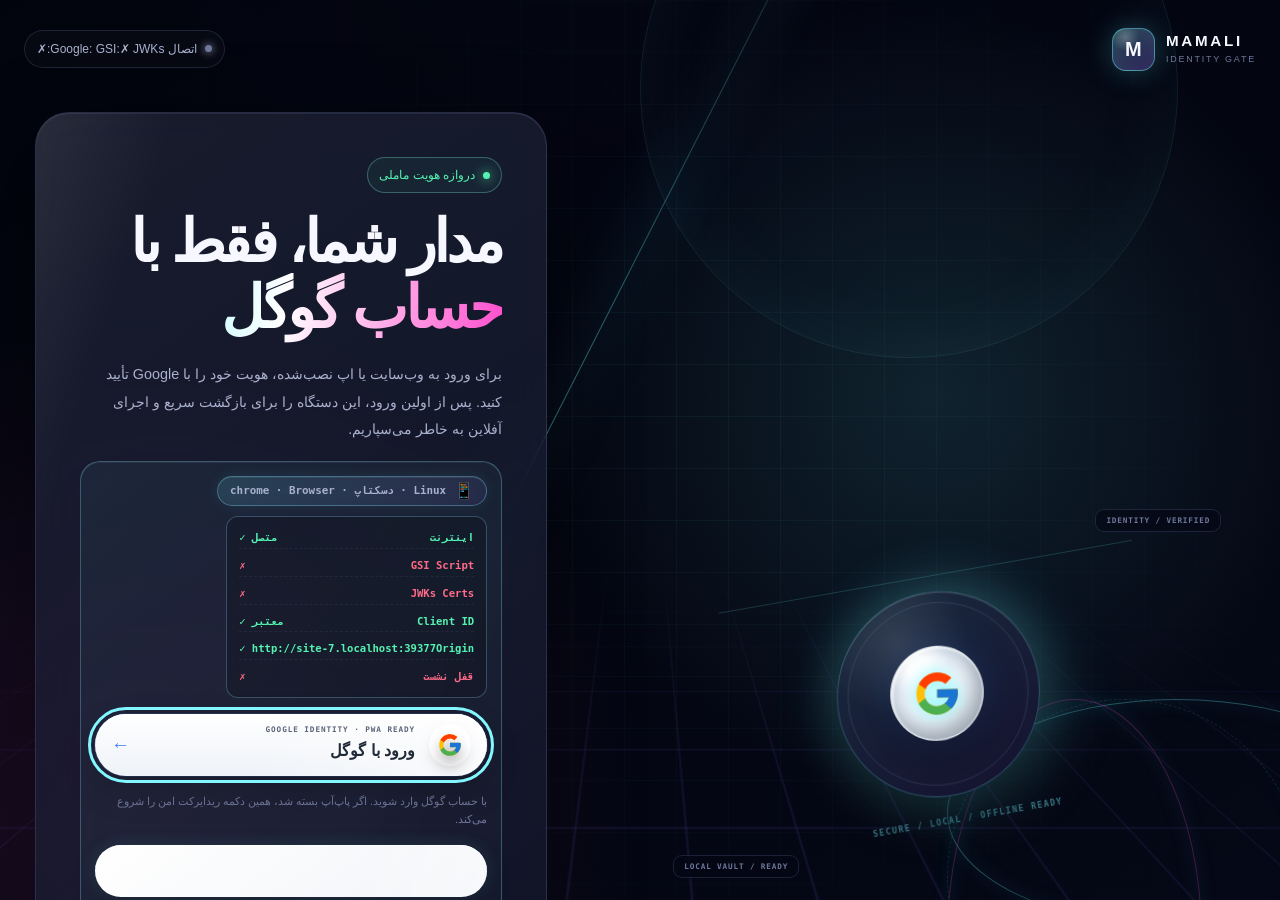
==== commit 4b75d719: "feat: Mamali 3.8.0 — slim archive (3.0.0 + 3.8.0) and back-to-new button Co-authored-by: arena-agent" ====
--- a/index.html
+++ b/index.html
@@ -3,7 +3,7 @@
 <head>
   <meta charset="utf-8">
   <meta name="viewport" content="width=device-width, initial-scale=1, maximum-scale=1, user-scalable=no, viewport-fit=cover">
-  <meta name="description" content="ماملی اوربیت ۳.۷.۰؛ اپ اجتماعی سه‌بعدی فارسی RTL با ورود گوگل PWA، آرشیو واقعی نسخه‌ها، فرمان سریع موبایل و قفل یک‌دستگاهی پایدار.">
+  <meta name="description" content="ماملی اوربیت ۳.۸.۰؛ اپ اجتماعی سه‌بعدی فارسی RTL با ورود گوگل PWA، آرشیو واقعی نسخه‌ها، فرمان سریع موبایل و قفل یک‌دستگاهی پایدار.">
   <meta name="keywords" content="Mamali, ماملی, Google Sign-In PWA Fix, portrait lock, Windows PWA, Android PWA, بروزرسانی زنده">
   <meta name="author" content="Amirali">
   <meta name="theme-color" content="#050816">
@@ -19,8 +19,8 @@
   <link rel="icon" href="assets/favicon.svg" type="image/svg+xml">
   <link rel="apple-touch-icon" href="assets/icons/apple-touch-icon.png">
   <link rel="manifest" href="manifest.webmanifest">
-  <link rel="preload" href="assets/styles.css?v=3.7.0" as="style">
-  <link rel="stylesheet" href="assets/styles.css?v=3.7.0">
+  <link rel="preload" href="assets/styles.css?v=3.8.0" as="style">
+  <link rel="stylesheet" href="assets/styles.css?v=3.8.0">
 
   <meta property="og:type" content="website">
   <meta property="og:locale" content="fa_IR">
@@ -30,11 +30,11 @@
   <meta property="og:url" content="https://mamali-orbit.vercel.app/Mamali/">
   <meta property="og:image" content="https://mamali-orbit.vercel.app/Mamali/assets/social-preview.svg">
   <meta name="twitter:card" content="summary_large_image">
-  <meta name="twitter:title" content="Mamali Orbit 3.4.0">
+  <meta name="twitter:title" content="Mamali Orbit 3.8.0">
   <meta name="twitter:description" content="اپ سه‌بعدی با گوگل گرد، قفل عمودی، تشخیص هوشمند دستگاه و طراحی ویندوز بهبود یافته.">
   <meta name="twitter:image" content="https://mamali-orbit.vercel.app/Mamali/assets/social-preview.svg">
 
-  <title>Mamali Orbit 3.7.0 — آرشیو واقعی نسخه‌ها و خروج آزادکننده</title>
+  <title>Mamali Orbit 3.8.0 — نسخهٔ نخست و نسخهٔ نو</title>
   <script>
     // Early device-aware orientation + OAuth token capture (must run before app.js)
     (function(){
@@ -81,7 +81,7 @@
       } catch {}
     })();
   </script>
-  <script type="module" src="assets/app.js?v=3.7.0"></script>
+  <script type="module" src="assets/app.js?v=3.8.0"></script>
 </head>
 <body>
   <!-- Rotate prompt for portrait lock - minimal -->
@@ -204,7 +204,7 @@
 
     <footer class="auth-gate__footer">
       <span>GOOGLE IDENTITY SERVICES</span>
-      <span>نسخه <b data-app-version>۳.۷.۰</b></span>
+      <span>نسخه <b data-app-version>۳.۸.۰</b></span>
     </footer>
   </section>
 
@@ -251,7 +251,7 @@
           <span class="live-dot" aria-hidden="true"></span>
           سیستم آنلاین است
           <span class="eyebrow__divider" aria-hidden="true"></span>
-          نسخه <strong data-app-version>۳.۷.۰</strong>
+          نسخه <strong data-app-version>۳.۸.۰</strong>
         </div>
 
         <h1 id="hero-title" class="reveal">
@@ -424,7 +424,7 @@
               <img src="assets/icons/icon-192.png" width="96" height="96" alt="" loading="lazy" decoding="async">
               <strong>Mamali Orbit</strong>
               <small>Android · Windows · PWA</small>
-              <div class="phone-frame__install"><span>✓</span> نسخه <b data-app-version>۳.۷.۰</b> آماده اجرا</div>
+              <div class="phone-frame__install"><span>✓</span> نسخه <b data-app-version>۳.۸.۰</b> آماده اجرا</div>
             </div>
           </div>
           <div class="device-gesture"><span>↔</span> با موس یا انگشت بکشید</div>
@@ -509,7 +509,7 @@
             <span><small>AUTO-PULL ENGINE</small><strong id="updateMagnetStatus">مکش خودکار نسخه تازه فعال است</strong></span>
           </div>
           <div class="update-center__versions">
-            <span><small>نسخه نصب‌شده</small><strong data-app-version>۳.۷.۰</strong></span>
+            <span><small>نسخه نصب‌شده</small><strong data-app-version>۳.۸.۰</strong></span>
             <span aria-hidden="true">←</span>
             <span><small>آخرین نسخه</small><strong id="latestVersion">در حال بررسی</strong></span>
           </div>
@@ -524,7 +524,7 @@
           </div>
         </div>
 
-        <p class="android-note">نسخه ۳.۷.۰ هر کارت آرشیو را به خود همان نسخه واقعی می‌برد، قفل و خروج ایمیل را آزاد می‌کند و طراحی را سینمایی‌تر می‌کند. ورود گوگل در PWA همچنان با ریدایرکت امن است.</p>
+        <p class="android-note">نسخه ۳.۸.۰ آرشیو را خلوت کرد: فقط نسخهٔ نخست ۳.۰.۰ و همین نسخهٔ نو مانده‌اند. نسخهٔ نخست دکمهٔ «بازگشت به نسخهٔ جدید» دارد و ورود گوگل در PWA همچنان با ریدایرکت امن است.</p>
       </div>
     </section>
 
@@ -538,7 +538,7 @@
         <p>ماملی پس از تأیید Google، فقط نمایه و مجوز دستگاه مورد اعتماد را در دیتابیس محلی IndexedDB نگه می‌دارد؛ توکن ورود ذخیره نمی‌شود و میزبانی روی Vercel و نسخه پشتیبان GitHub Pages است.</p>
       </div>
       <dl>
-        <div><dt>نسخه پایدار</dt><dd data-app-version>۳.۷.۰</dd></div>
+        <div><dt>نسخه پایدار</dt><dd data-app-version>۳.۸.۰</dd></div>
         <div><dt>پلتفرم نصب</dt><dd>۲</dd></div>
         <div><dt>حالت رنگ</dt><dd>۴</dd></div>
       </dl>
@@ -546,9 +546,9 @@
 
     <section class="section versions-archive" id="versions" aria-labelledby="versions-title">
       <div class="section__heading">
-        <span class="section__kicker">RELEASE ARCHIVE / 3.0 → 3.7.0</span>
-        <h2 id="versions-title">هر نسخه، خودش؛ نه یک صفحه ثابت</h2>
-        <p>از نسخه اولیه تا همین ۳.۷.۰. دکمه هر کارت وارد خود همان نسخه واقعی می‌شود. دیتابیس آرشیو جدا است تا حساب زنده دست نخورد.</p>
+        <span class="section__kicker">RELEASE ARCHIVE / 3.0 → 3.8.0</span>
+        <h2 id="versions-title">نسخهٔ نخست و نسخهٔ نو</h2>
+        <p>فقط دو نسخه: نسخهٔ اولیه ۳.۰.۰ و همین نسخهٔ جدید ۳.۸.۰. نسخهٔ نخست دکمهٔ «بازگشت به نسخهٔ جدید» دارد و دیتابیس آرشیو جدا است تا حساب زنده دست نخورد.</p>
       </div>
       <div class="version-grid" id="versionArchive"></div>
     </section>
@@ -686,7 +686,7 @@
     <div class="install-guide__body" role="region" tabindex="0" aria-label="راهنمای نصب و بروزرسانی برنامه">
       <div class="install-guide__intro">
         <img src="assets/icons/icon-192.png" width="72" height="72" alt="آیکون اپ ماملی" loading="lazy" decoding="async">
-        <div><strong>Mamali Orbit 3.7.0</strong><small>Android · Windows · آرشیو واقعی نسخه‌ها</small></div>
+        <div><strong>Mamali Orbit 3.8.0</strong><small>Android · Windows · نسخهٔ نخست و نسخهٔ نو</small></div>
       </div>
 
       <section aria-labelledby="androidGuideHeading">
